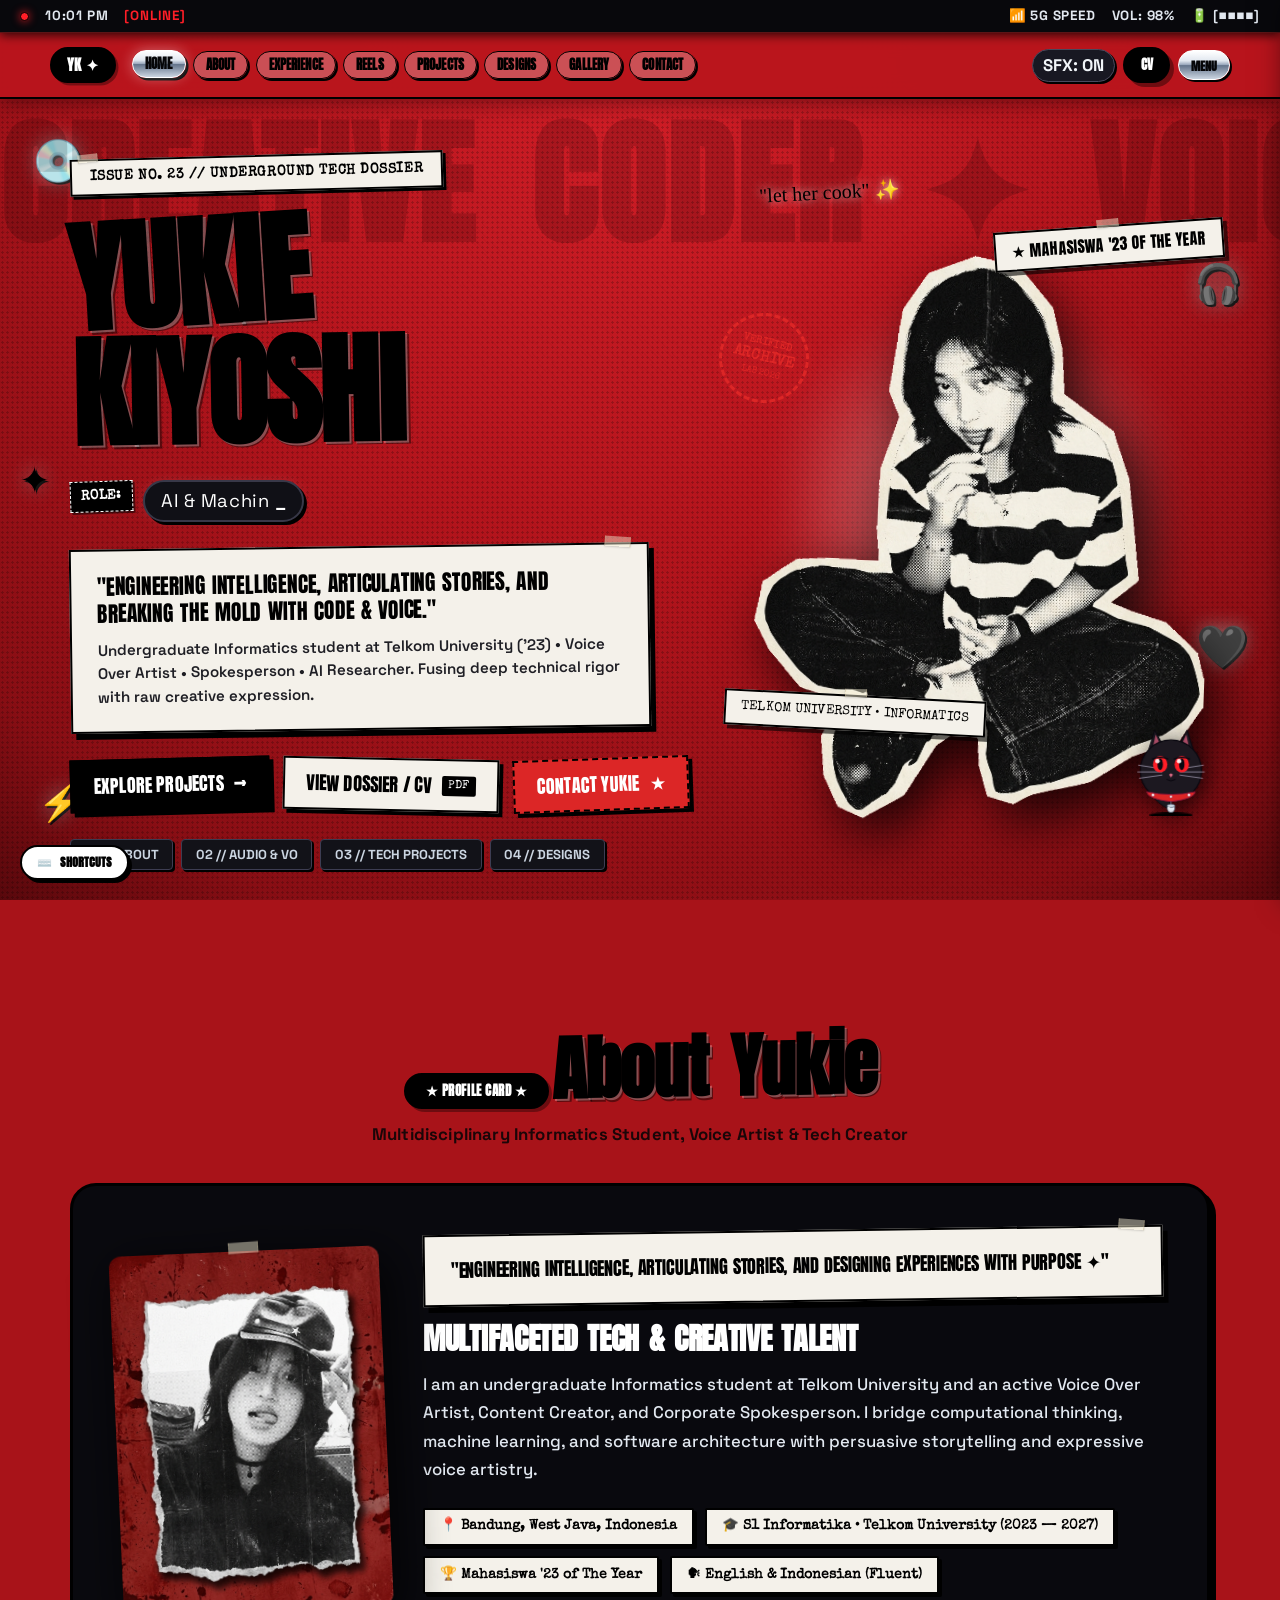
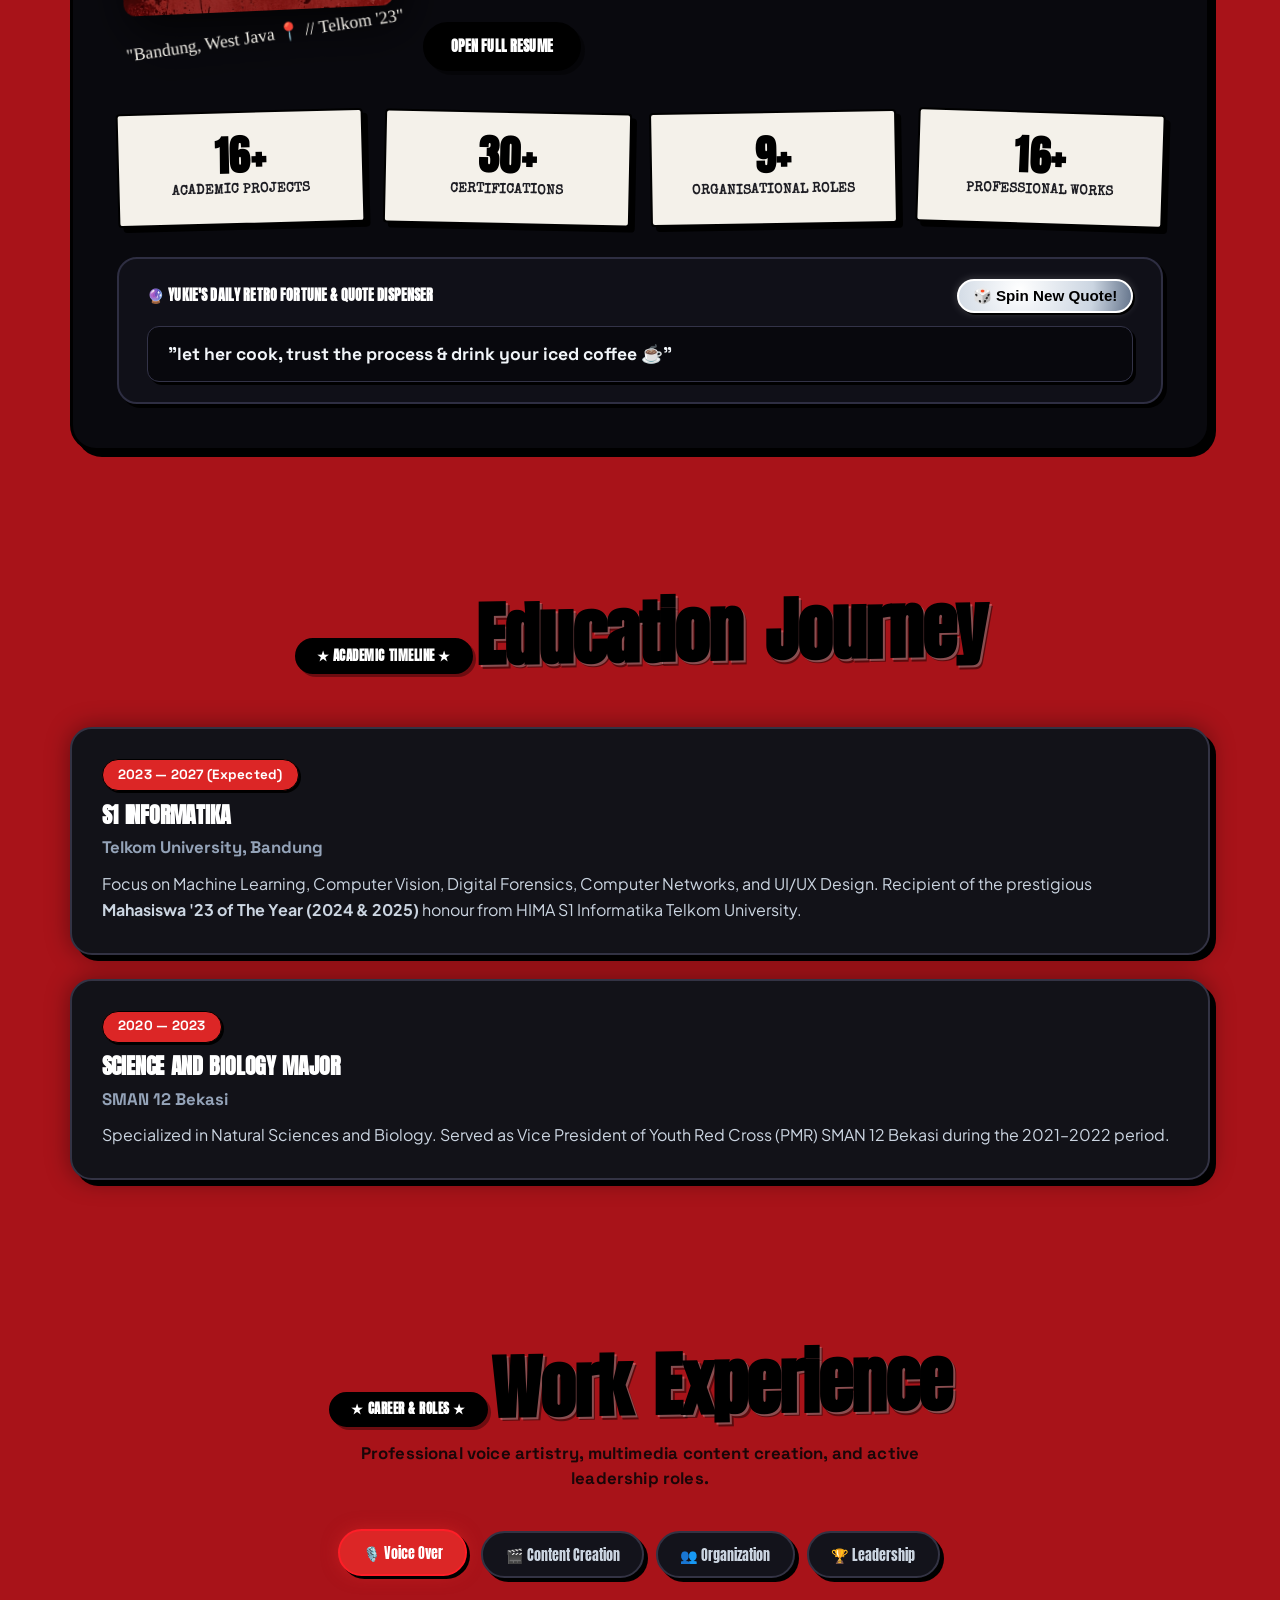
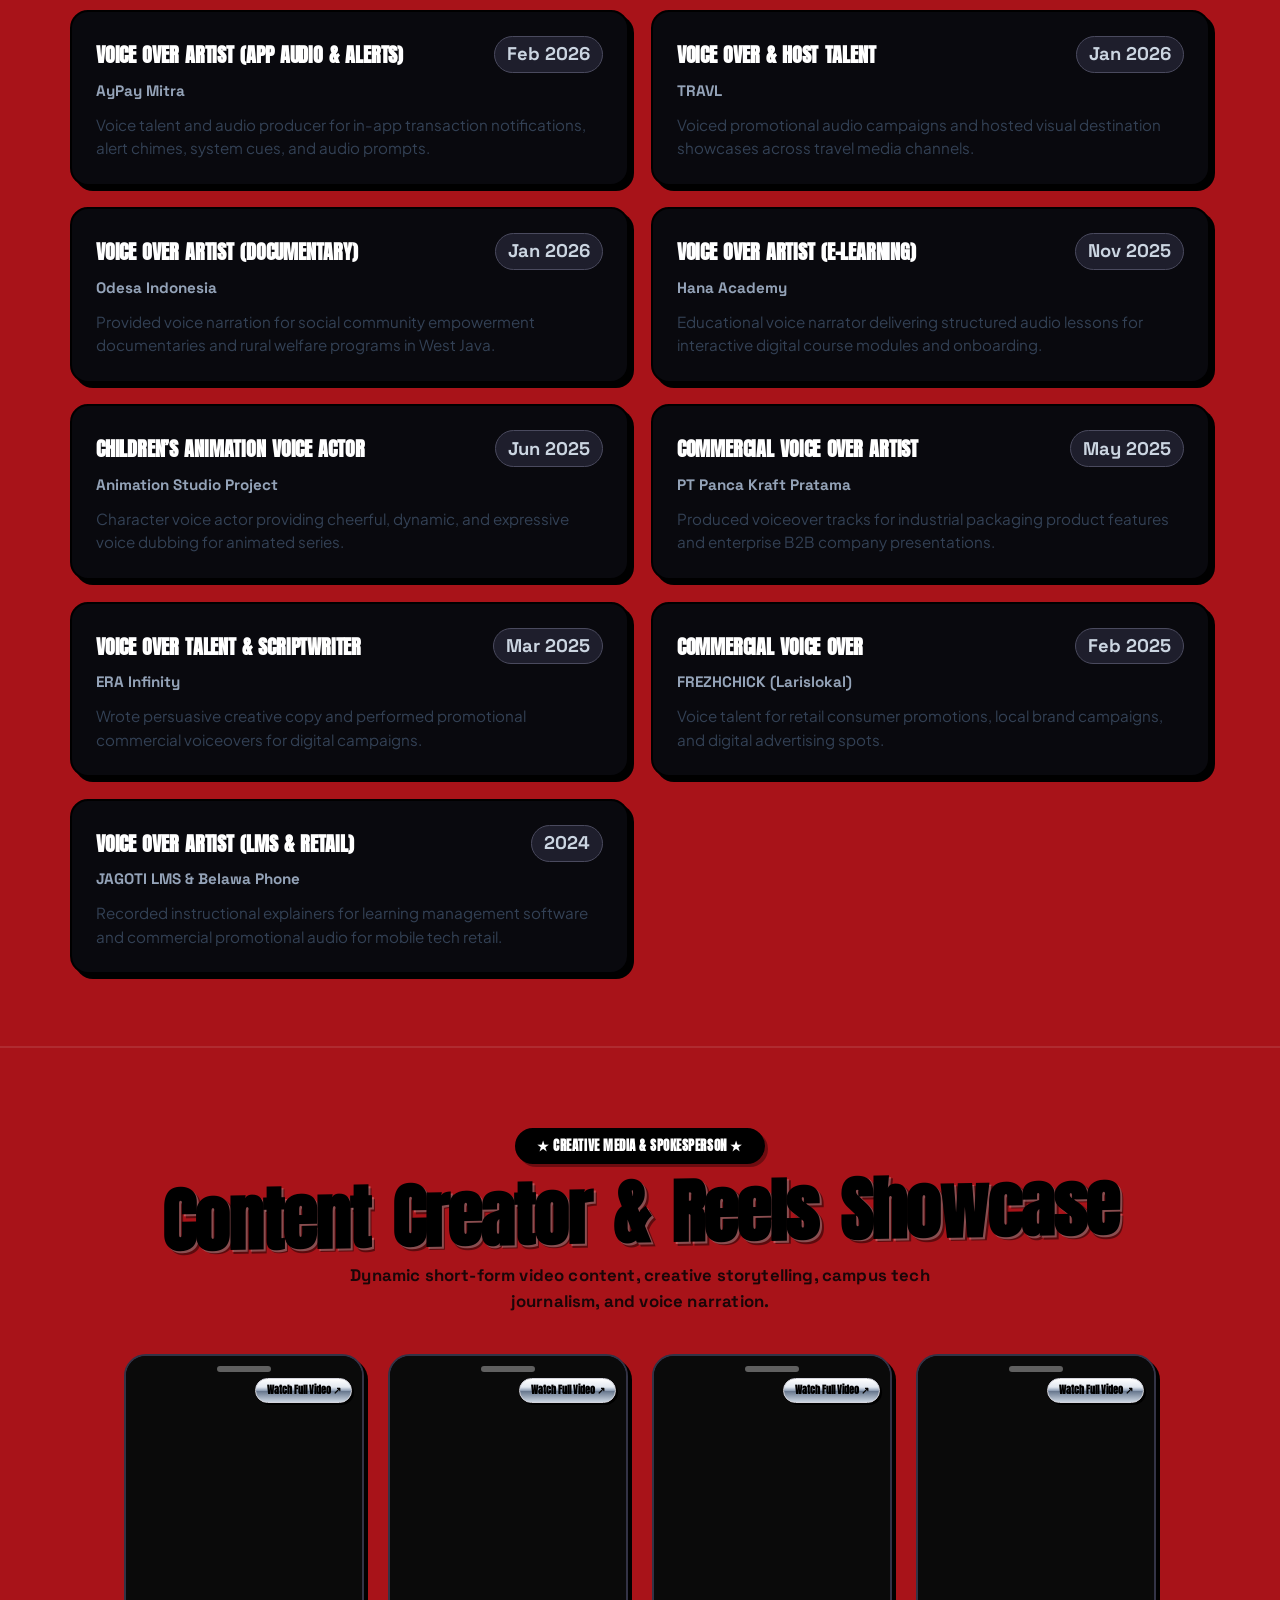
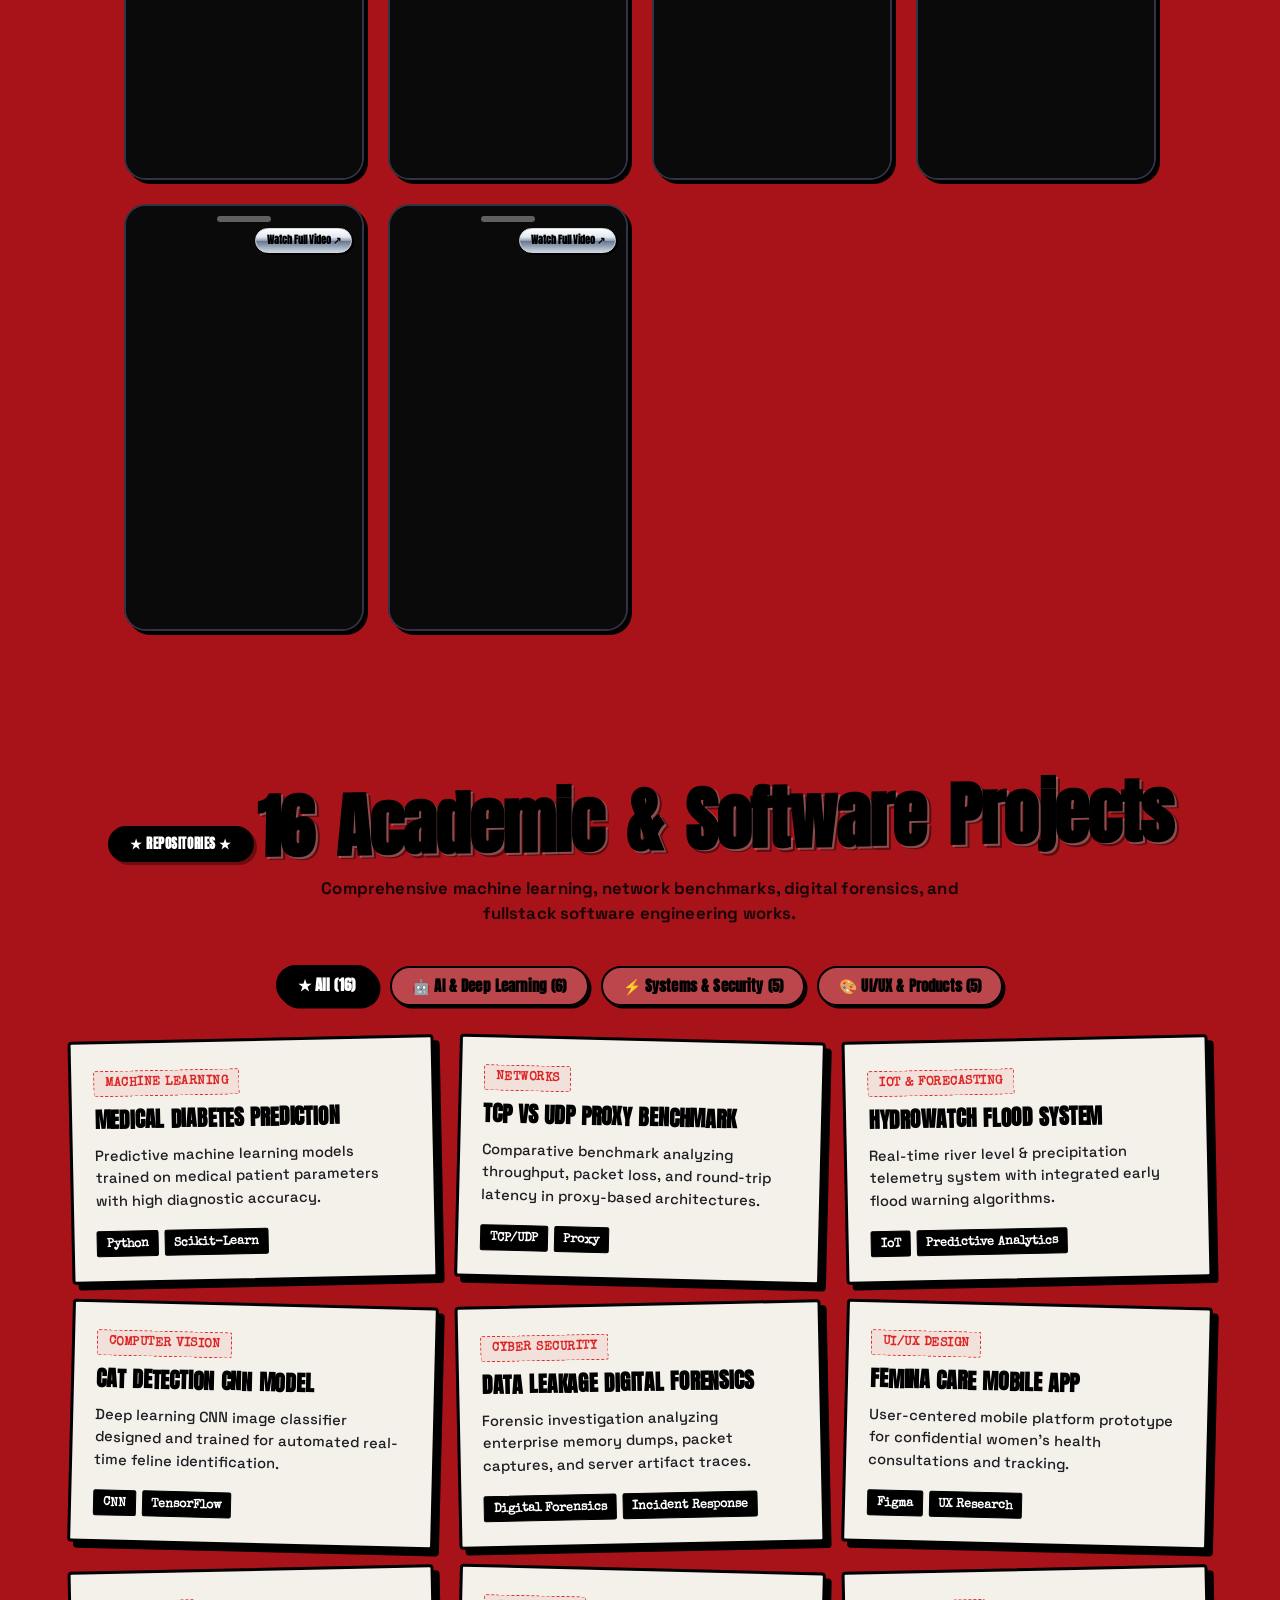
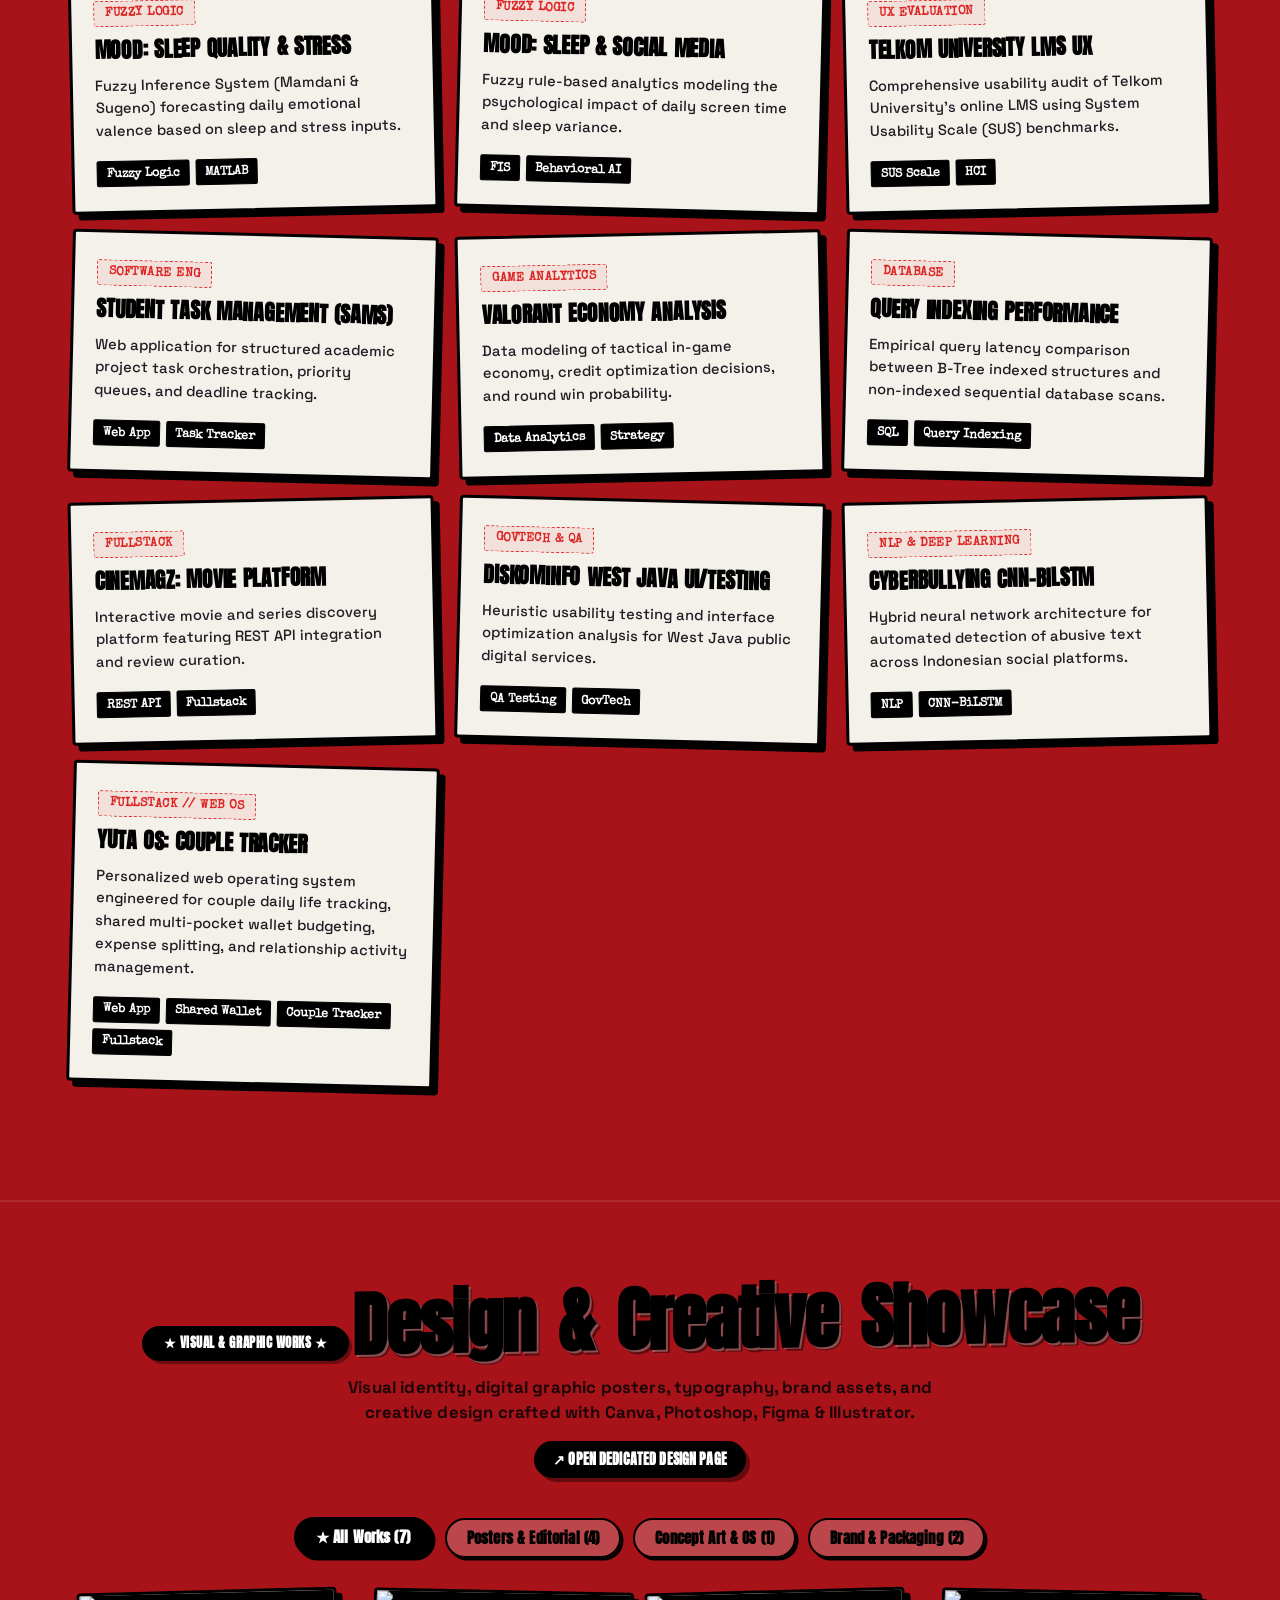
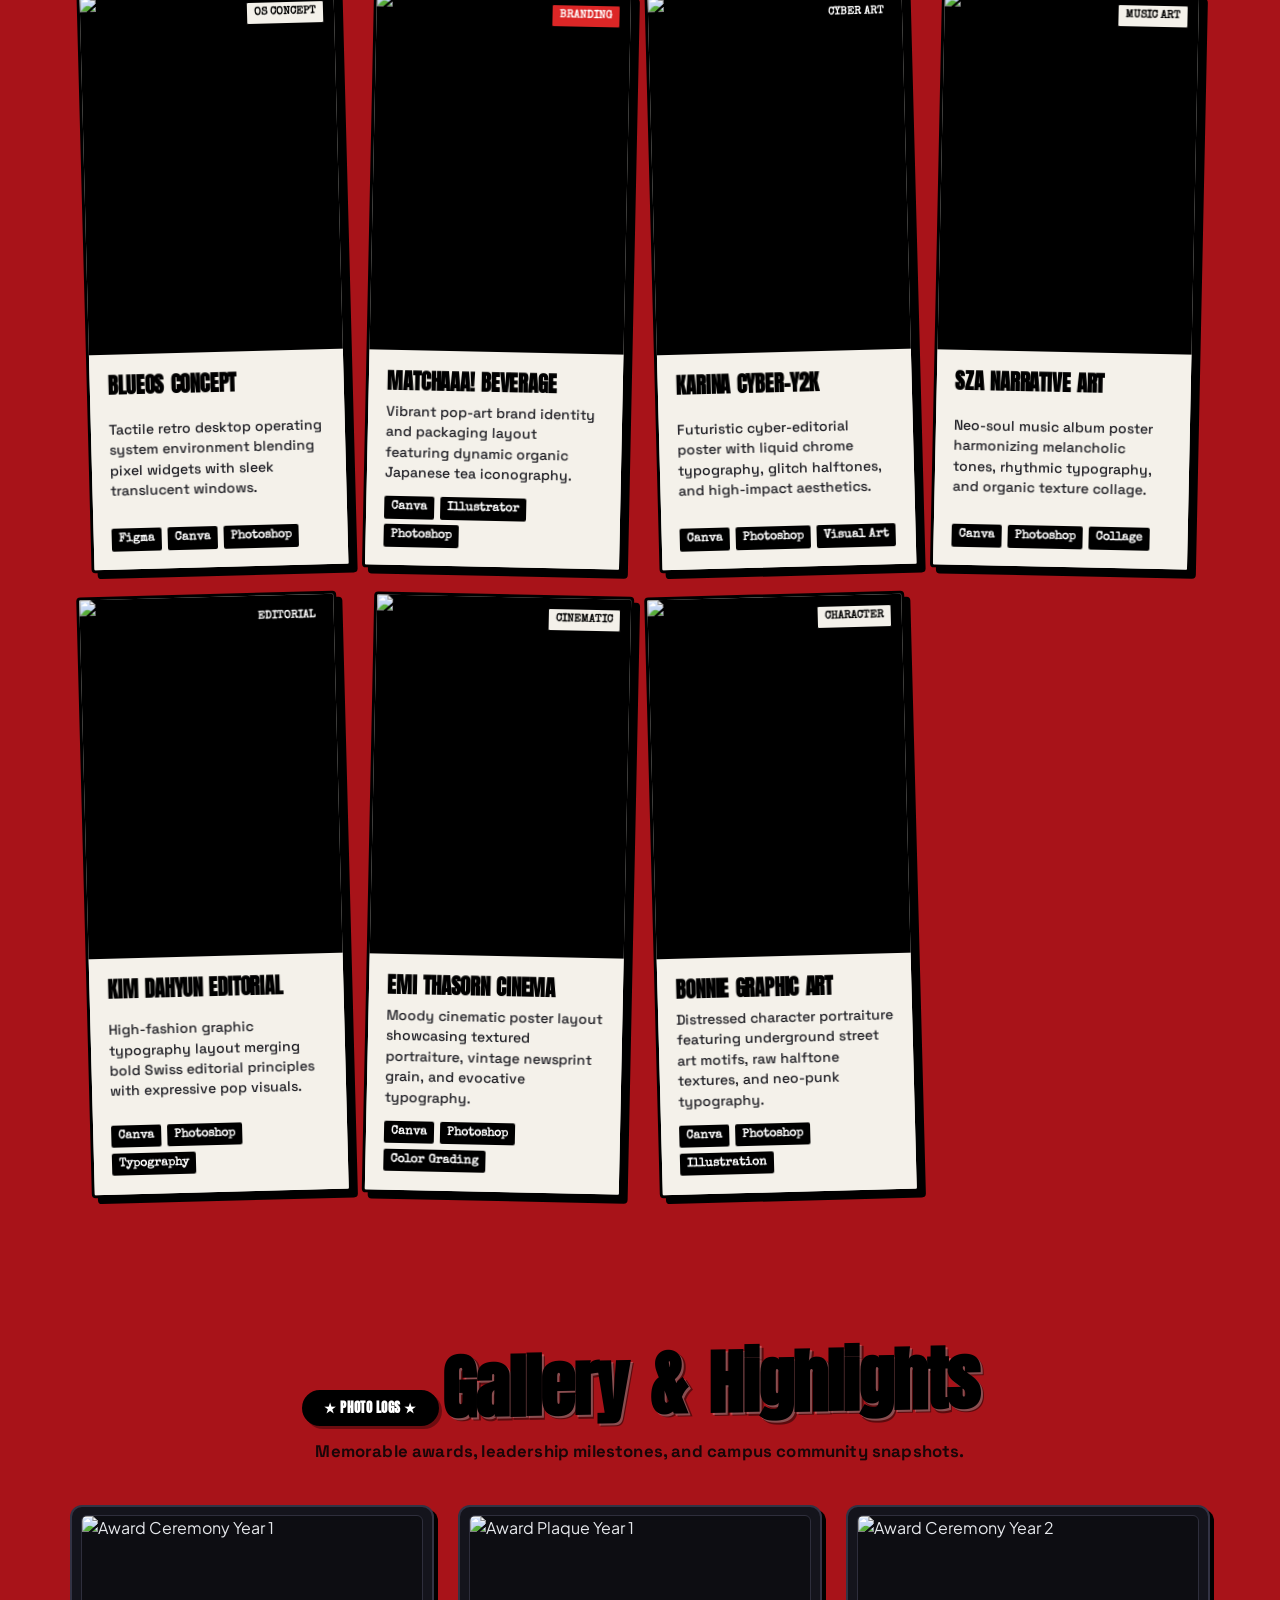
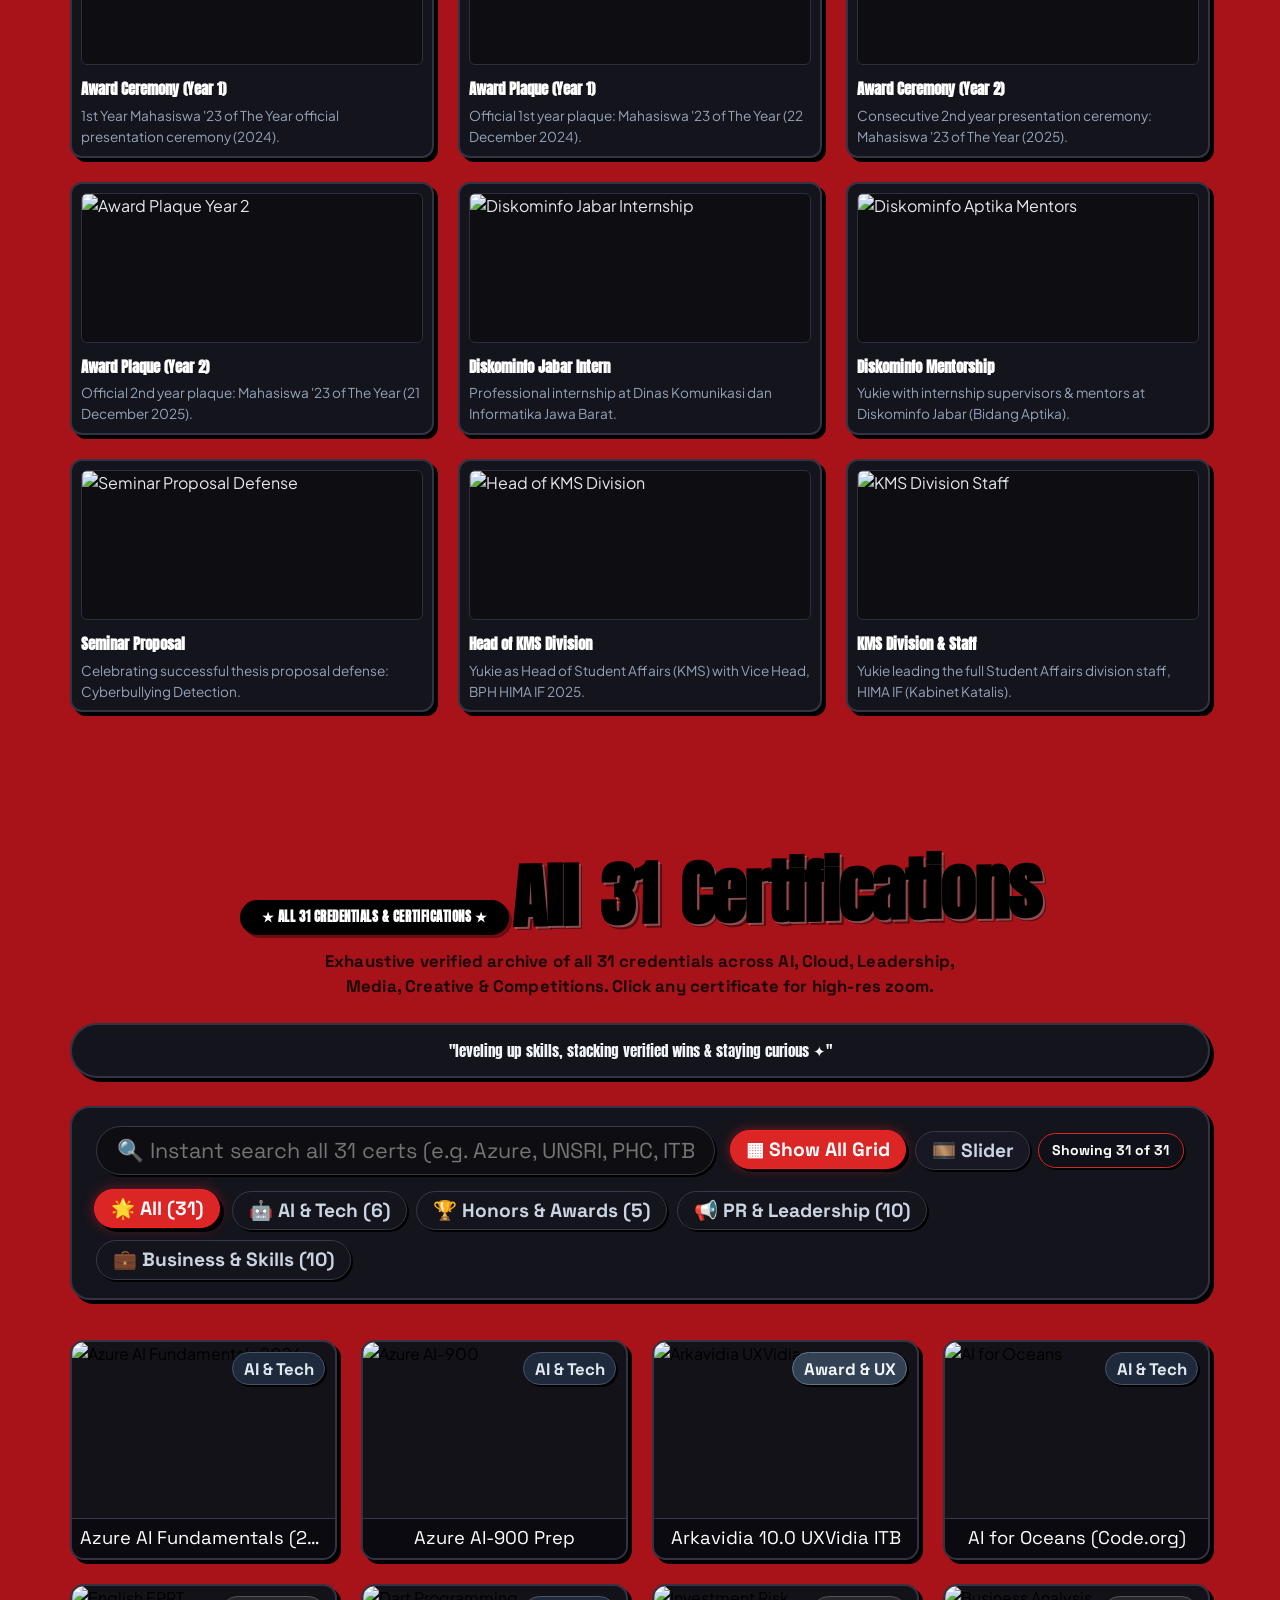
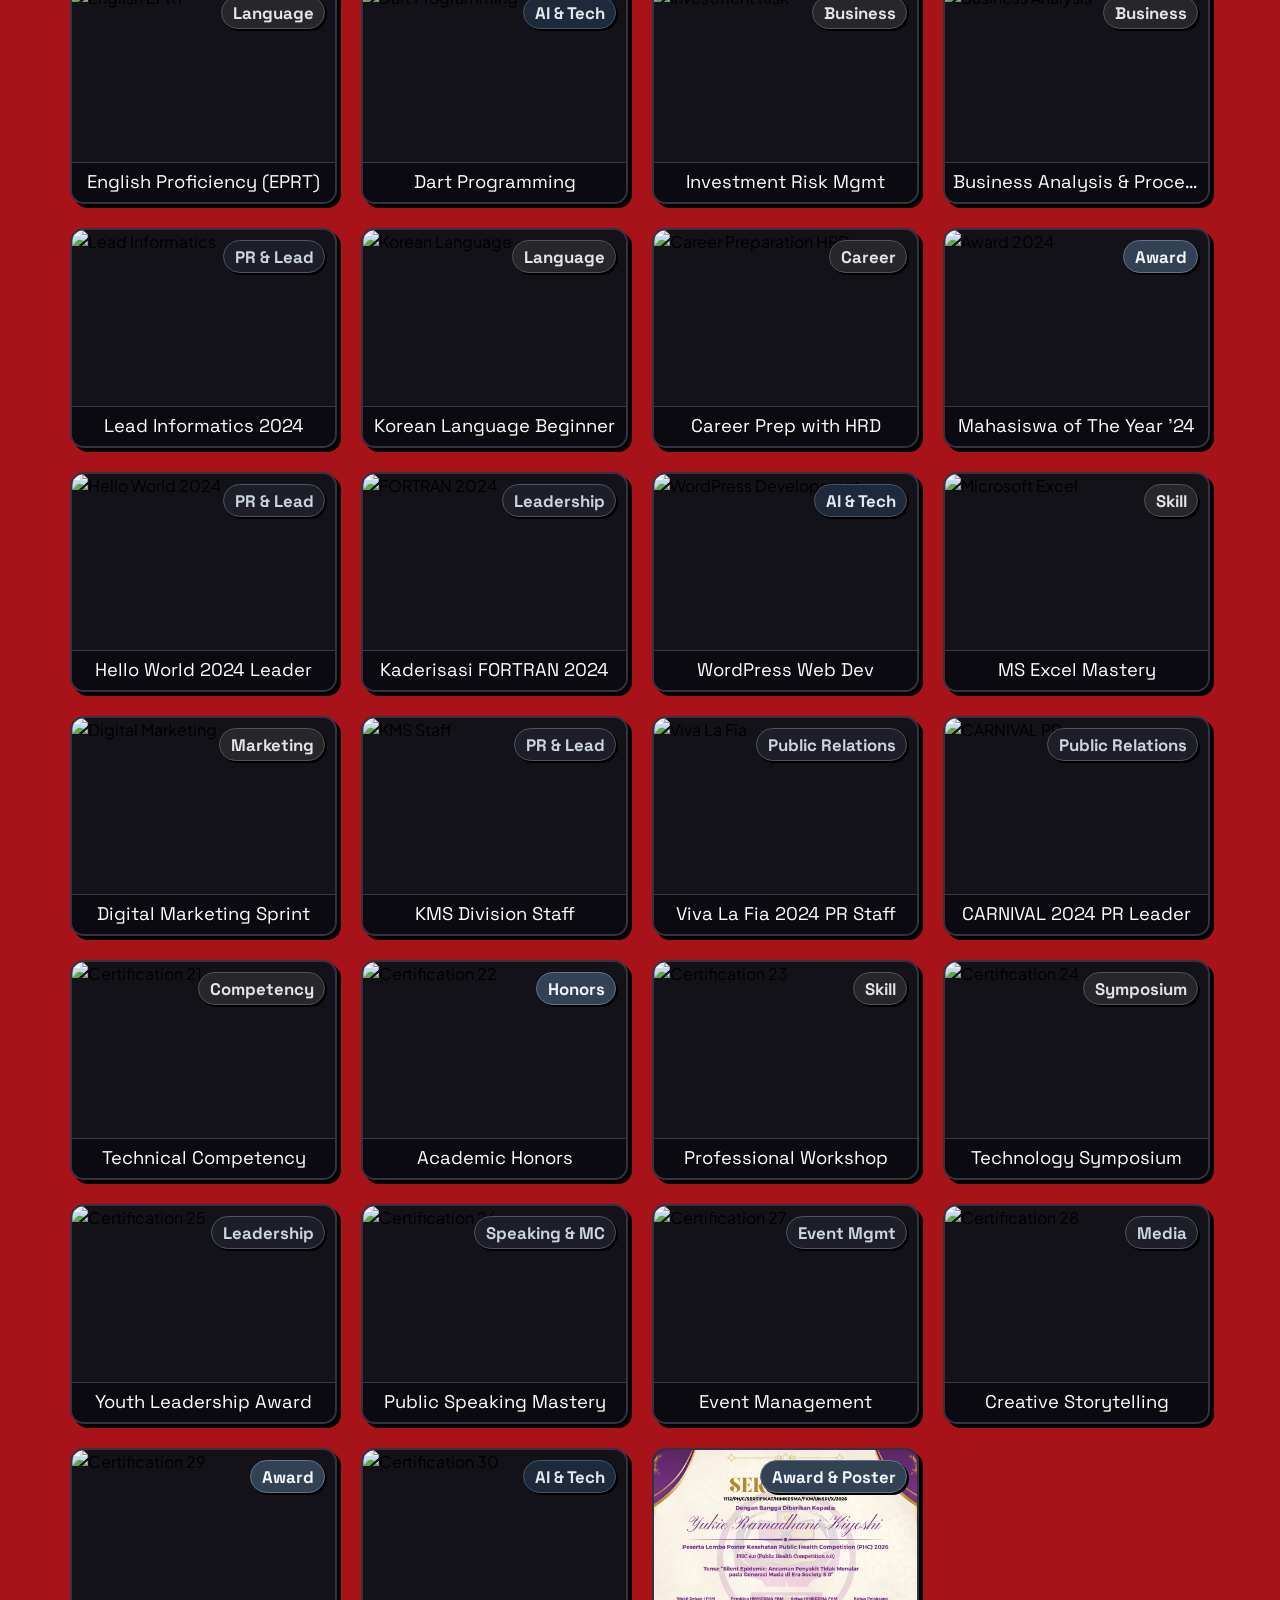
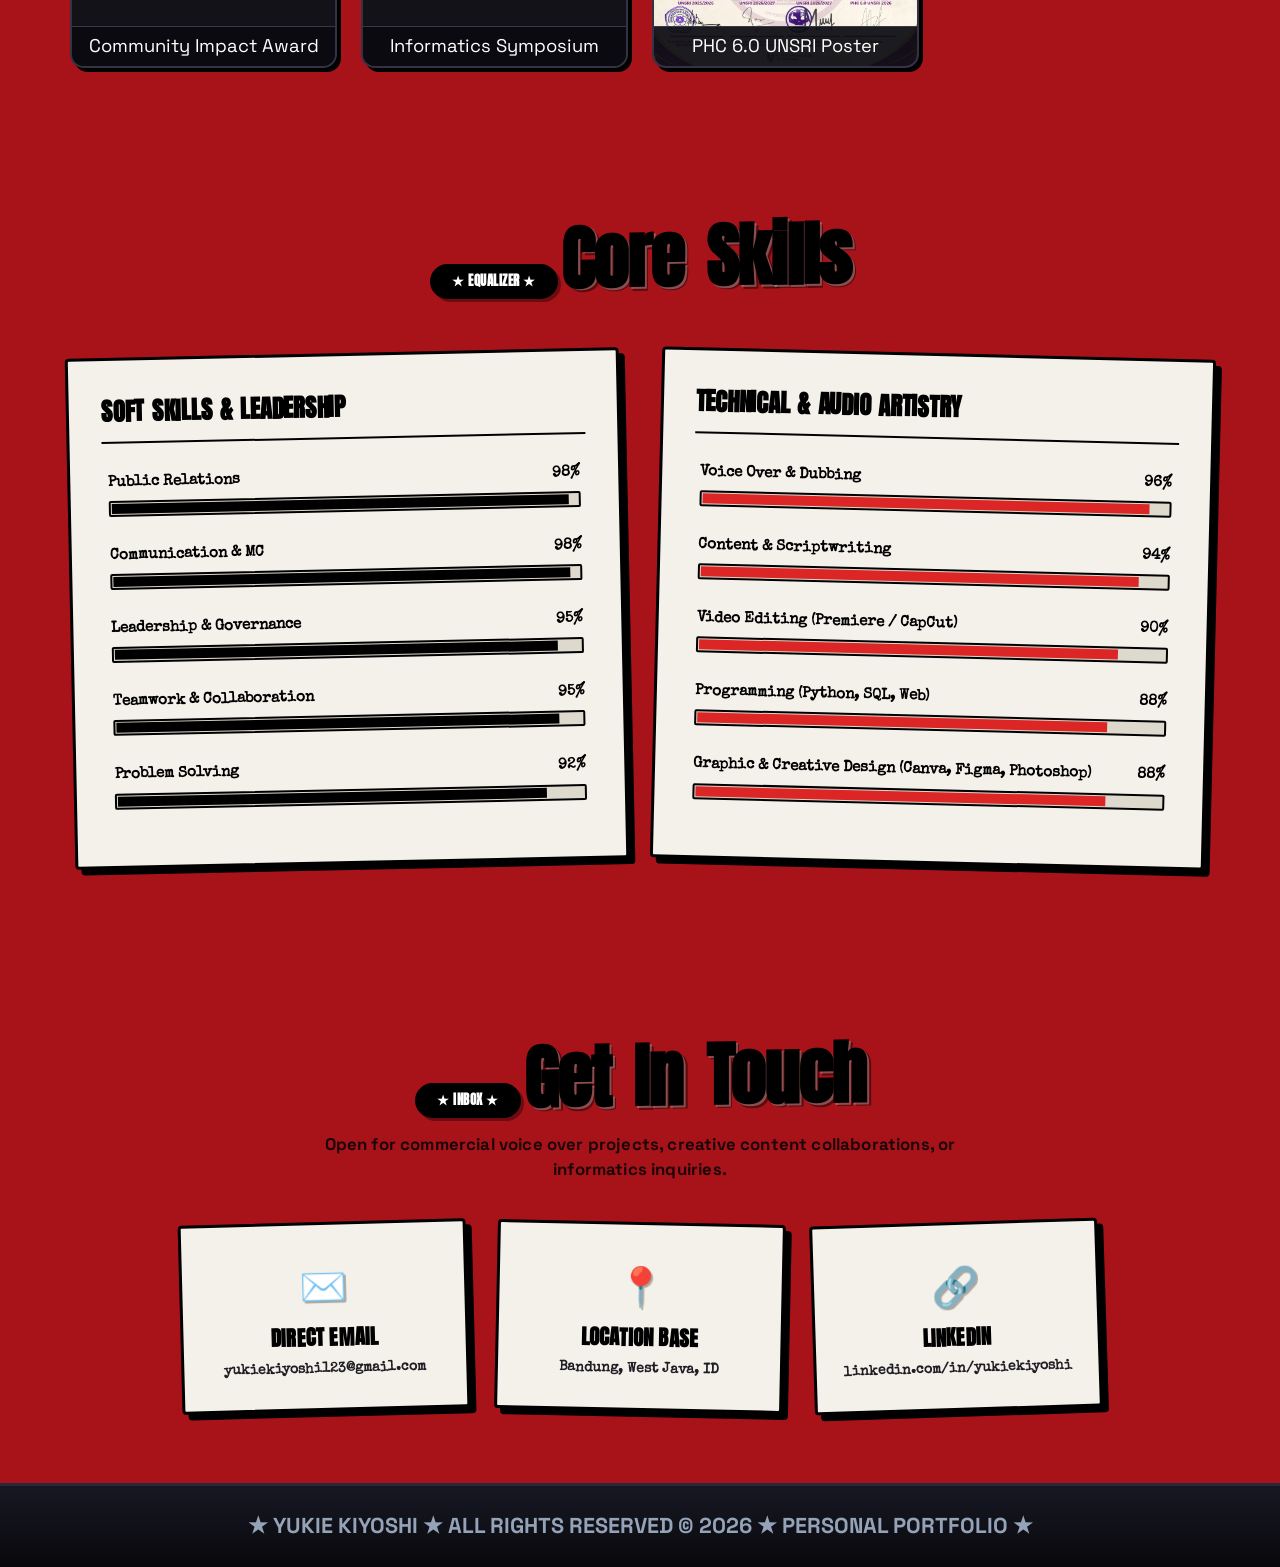
==== index.html @ 106429c8 "Reposition tag-sub and cat badge to prevent overlap, compact manifesto card below role so it never h" ====
<!DOCTYPE html>
<html lang="en">
<head>
  <meta charset="UTF-8">
  <meta name="viewport" content="width=device-width, initial-scale=1.0">
  <title>Yukie Kiyoshi ✦ Interactive Portfolio</title>
  
  <!-- SEO & OpenGraph -->
  <meta name="description" content="Personal Portfolio of Yukie Kiyoshi — Informatics Student at Telkom University, Voice Over Artist, Content Creator, and Spokesperson.">
  <meta property="og:title" content="Yukie Kiyoshi ✦ Interactive Portfolio">
  
  <!-- Cache Control for Dev -->
  <meta http-equiv="Cache-Control" content="no-cache, no-store, must-revalidate">
  <meta http-equiv="Pragma" content="no-cache">
  <meta http-equiv="Expires" content="0">

  <!-- Stylesheet -->
  <link rel="stylesheet" href="style.css?v=6.0">
  <link rel="icon" href="assets/chibi_yukie.svg" type="image/svg+xml">
</head>
<body>

  <!-- Retro Halftone Overlay & Interactive Clickable Floating Stickers -->
  <div class="halftone-bg"></div>
  <div class="sticker-layer">
    <div class="y2k-sticker" style="top: 14%; left: 2.5%; font-size: 2.6rem;" title="Click me!">💿</div>
    <div class="y2k-sticker" style="top: 28%; right: 3%; font-size: 2.4rem;" title="Click me!">🎧</div>
    <div class="y2k-sticker" style="top: 50%; left: 1.5%; font-size: 2.3rem;" title="Click me!">✦</div>
    <div class="y2k-sticker" style="top: 68%; right: 2.5%; font-size: 2.6rem;" title="Click me!">🖤</div>
    <div class="y2k-sticker" style="top: 86%; left: 3%; font-size: 2.2rem;" title="Click me!">⚡</div>
  </div>

  <!-- ==========================================================================
       TOP SYSTEM STATUS BAR
       ========================================================================== -->
  <header class="system-status-bar">
    <div class="status-left">
      <span class="blink-dot"></span>
      <span id="liveClock">07:22 AM</span>
      <span style="color:#ff1e27; font-weight:800;">[ONLINE]</span>
    </div>
    <div class="status-right">
      <span>📶 5G SPEED</span>
      <span>VOL: 98%</span>
      <span>🔋 [■■■■]</span>
    </div>
  </header>

  <!-- ==========================================================================
       NAVBAR (NO DUPLICATE YUKIE KIYOSHI TEXT IN BRAND)
       ========================================================================== -->
  <nav id="navbar">
    <div class="scroll-progress-bar" id="scrollProgressBar"></div>
    <div class="container nav-container">
      <a href="#hero" class="nav-brand" title="Home">
        <div class="nav-brand-bubble">YK ✦</div>
      </a>

      <!-- Clean Navigation Links -->
      <ul class="nav-links">
        <li><a href="#hero" class="nav-link-btn active">Home</a></li>
        <li><a href="#about" class="nav-link-btn">About</a></li>
        <li><a href="#experience" class="nav-link-btn">Experience</a></li>
        <li><a href="#content-creator" class="nav-link-btn">Reels</a></li>
        <li><a href="#projects" class="nav-link-btn">Projects</a></li>
        <li><a href="#designs" class="nav-link-btn">Designs</a></li>
        <li><a href="#gallery" class="nav-link-btn">Gallery</a></li>
        <li><a href="#contact" class="nav-link-btn">Contact</a></li>
      </ul>

      <!-- Right Actions: Sound Effect Toggle, Resume Modal & Sidebar Drawer Trigger -->
      <div class="nav-right-actions">
        <button class="sfx-toggle-btn" id="sfxToggleBtn" title="Toggle Sound Effects">
          SFX: ON
        </button>
        <a href="#resumeModal" class="jelly-btn open-resume-btn" style="padding: 0.35rem 0.95rem; font-size: 0.82rem;">
          CV
        </a>
        <button class="sidebar-toggle-btn" id="sidebarToggleBtn" aria-label="Open Navigation Sidebar" title="Quick Menu">
          MENU
        </button>
      </div>
    </div>
  </nav>

  <!-- ==========================================================================
       RETRO NAVIGATION SIDEBAR DRAWER
       ========================================================================== -->
  <div class="sidebar-backdrop" id="sidebarBackdrop"></div>
  <aside class="sidebar-drawer" id="sidebarDrawer" aria-label="Navigation Drawer">
    <div class="sidebar-header">
      <div class="sidebar-profile">
        <img src="assets/Hero-Photos/yukie_call_avatar.jpg" alt="Yukie Kiyoshi" class="sidebar-avatar">
        <div>
          <div class="sidebar-name">YUKIE KIYOSHI ✦</div>
          <div class="sidebar-tagline">AI Engineer & Creative</div>
        </div>
      </div>
      <button class="sidebar-close-btn" id="sidebarCloseBtn" aria-label="Close Sidebar">CLOSE</button>
    </div>

    <div class="sidebar-body">
      <div class="sidebar-section-label">DIRECTORY NAVIGATION</div>
      <a href="#hero" class="sidebar-link"><span>Home & Virtual Phone</span></a>
      <a href="#about" class="sidebar-link"><span>About Yukie</span></a>
      <a href="#education" class="sidebar-link"><span>Academic Education</span></a>
      <a href="#experience" class="sidebar-link"><span>Professional Experience</span></a>
      <a href="#content-creator" class="sidebar-link highlight-link" style="background: rgba(220, 38, 38, 0.15); border-left: 3px solid var(--crimson-blood);">
        <span>Content Creator & Reels</span>
        <span class="sidebar-link-badge">VIDEO</span>
      </a>
      <a href="#projects" class="sidebar-link"><span>Academic Projects</span></a>
      <a href="#designs" class="sidebar-link highlight-link">
        <span>Visual & Graphic Designs</span>
        <span class="sidebar-link-badge">NEW</span>
      </a>
      <a href="designs.html" class="sidebar-link" style="border-left: 4px solid var(--crimson-blood);">
        <span>Dedicated Design Page</span>
        <span class="sidebar-link-badge">PAGE</span>
      </a>
      <a href="#gallery" class="sidebar-link"><span>Photo Logs & Milestones</span></a>
      <a href="#certificates" class="sidebar-link"><span>Certifications (33)</span></a>
      <a href="#skills" class="sidebar-link"><span>Technical Skills</span></a>
      <a href="#contact" class="sidebar-link"><span>Get in Touch</span></a>
    </div>

    <div class="sidebar-footer">
      <div class="sidebar-footer-row">
        <span style="font-family:var(--font-pixel); font-size:0.75rem; color:#94a3b8;">SYSTEM STATUS:</span>
        <span style="font-family:var(--font-pixel); font-size:0.75rem; color:#ff1e27;">ONLINE ●</span>
      </div>
      <div class="sidebar-footer-row">
        <a href="#resumeModal" class="jelly-btn open-resume-btn" style="flex:1; text-align:center; padding:0.35rem; font-size:0.8rem;">
          View Full Resume
        </a>
      </div>
    </div>
  </aside>

  <!-- ==========================================================================
       HERO SECTION — UNDERGROUND PUNK ZINE & DIY COLLAGE
       ========================================================================== -->
  <section id="hero" class="punk-hero-section">
    <!-- Oversized Background Marquee Typography (Intentionally cropped extending past viewport) -->
    <div class="punk-bg-marquee" aria-hidden="true">
      <div class="marquee-track">
        <span>CREATIVE CODER ✦ VOICE OVER ARTIST ✦ TECH EXPLORER ✦ DIGITAL STORYTELLER ✦ ALWAYS COOKING ✦ UI/UX & AI ✦ </span>
        <span>CREATIVE CODER ✦ VOICE OVER ARTIST ✦ TECH EXPLORER ✦ DIGITAL STORYTELLER ✦ ALWAYS COOKING ✦ UI/UX & AI ✦ </span>
      </div>
    </div>

    <div class="container punk-hero-container">
      <div class="punk-hero-editorial-grid">
        
        <!-- LEFT COLUMN: Oversized Punk Headlines & Personal Statement Manifesto -->
        <div class="punk-hero-text-col">
          <div class="punk-hero-headline-block">
            <!-- Tilted Paper Label / Masthead -->
            <div class="punk-taped-label">
              <span class="tape-strip top-left"></span>
              ISSUE NO. 23 // UNDERGROUND TECH DOSSIER
            </div>

            <!-- Oversized Heavy Condensed Name -->
            <div class="punk-hero-name-wrap">
              <h1 class="punk-hero-giant-name">
                <span class="name-row row-top">YUKIE</span>
                <span class="name-row row-bot">KIYOSHI</span>
              </h1>
            </div>

            <!-- Dynamic Role Stamp & Typewriter Bar -->
            <div class="punk-role-stamp-bar">
              <div class="punk-rubber-stamp-mini">ROLE:</div>
              <div class="hero-typewriter-tag" id="typewriterTag" title="Click to cycle next role!">
                <span class="typewriter-text" id="typewriterText">AI & Machine Learning Engineer</span>
                <span class="typewriter-cursor">_</span>
              </div>
            </div>
          </div>

          <!-- Bold Personal Statement / Manifesto Paper Clipping -->
          <div class="punk-manifesto-card">
            <span class="tape-strip top-right"></span>
            <div class="manifesto-lead">"ENGINEERING INTELLIGENCE, ARTICULATING STORIES, AND BREAKING THE MOLD WITH CODE & VOICE."</div>
            <p class="manifesto-body">
              Undergraduate Informatics student at Telkom University ('23) • Voice Over Artist • Spokesperson • AI Researcher. Fusing deep technical rigor with raw creative expression.
            </p>
          </div>

          <!-- Asymmetrical Tilted Action Buttons (Ticket Stubs & Tape Badges) -->
          <div class="punk-hero-actions">
            <a href="#projects" class="punk-action-ticket ticket-black">
              <span>EXPLORE PROJECTS</span>
              <span class="ticket-arrow">→</span>
            </a>
            <a href="#resumeModal" class="punk-action-ticket ticket-white open-resume-btn">
              <span>VIEW DOSSIER / CV</span>
              <span class="ticket-badge">PDF</span>
            </a>
            <a href="#contact" class="punk-action-ticket ticket-stamp">
              <span>CONTACT YUKIE</span>
              <span class="ticket-icon">★</span>
            </a>
          </div>

          <!-- Quick Navigation Shortcuts -->
          <div class="punk-quick-pills">
            <button class="punk-pill-btn" onclick="document.getElementById('about').scrollIntoView({behavior:'smooth'})">01 // ABOUT</button>
            <button class="punk-pill-btn" onclick="document.getElementById('experience').scrollIntoView({behavior:'smooth'})">02 // AUDIO & VO</button>
            <button class="punk-pill-btn" onclick="document.getElementById('projects').scrollIntoView({behavior:'smooth'})">03 // TECH PROJECTS</button>
            <button class="punk-pill-btn" onclick="document.getElementById('designs').scrollIntoView({behavior:'smooth'})">04 // DESIGNS</button>
          </div>
        </div>

        <!-- RIGHT COLUMN: Striking B&W Photocopy Cutout Portrait Stage with Overlapping Collage Elements -->
        <div class="punk-hero-stage-col">
          <div class="punk-cutout-collage-wrap">
            
            <!-- White Spray Stencil Halo Behind Cutout -->
            <div class="punk-spray-halo"></div>

            <!-- The Authentic Hand-Cut Photocopy Portrait of Yukie -->
            <div class="punk-cutout-photo-frame" id="heroCutoutFrame">
              <img src="assets/Hero-Photos/yukie_striped_punk_cutout_transparent.png" 
                   alt="Yukie Kiyoshi Punk Zine Halftone Cutout Portrait" 
                   class="punk-cutout-img">
            </div>

            <!-- Overlapping Tilted Paper Labels Pasted on the Collage -->
            <div class="punk-paper-tag tag-award">
              <span class="tape-strip top-center"></span>
              ★ MAHASISWA '23 OF THE YEAR
            </div>

            <div class="punk-paper-tag tag-sub">
              <span class="tape-strip top-center"></span>
              TELKOM UNIVERSITY • INFORMATICS
            </div>

            <!-- Handwritten Annotation Scribble (Taped at top edge, clear of all text) -->
            <div class="punk-handwritten-scribble" style="top: -24px; left: 15px; transform: rotate(-3deg);">
              "let her cook" ✨
            </div>

            <!-- Distressed Rubber Stamp -->
            <div class="punk-rubber-stamp-seal" style="top: 18%; left: -25px;">
              <span>VERIFIED</span>
              <strong>ARCHIVE</strong>
              <small>LAB 2026</small>
            </div>

            <!-- Interactive Cat Chibi Mascot (Click to meow & change face expressions!) -->
            <div class="punk-chibi-badge" id="chibiAvatarWrapper" title="Click to interact! 🐾">
              <svg xmlns="http://www.w3.org/2000/svg" viewBox="0 0 200 210" width="100%" height="100%" class="punk-chibi-sticker-img" id="catChibiSvg">
                <defs>
                  <style>
                    #catG { animation: catBob 3.2s ease-in-out infinite; will-change: transform; }
                    #catSh { animation: catSh 3.2s ease-in-out infinite; transform-origin: 100px 207px; will-change: transform, opacity; }
                    @keyframes catBob { 0%,100%{transform:translateY(0)} 50%{transform:translateY(-7px)} }
                    @keyframes catSh  { 0%,100%{transform:scaleX(1);opacity:.16} 50%{transform:scaleX(.74);opacity:.08} }
                  </style>
                </defs>
                <ellipse id="catSh" cx="100" cy="207" rx="48" ry="6" fill="#000"/>
                <g id="catG">
                  <!-- Tail -->
                  <path d="M 96 194 Q 68 180 56 160 Q 48 144 61 134 Q 73 126 78 143 Q 82 155 91 163 Q 98 175 100 191 Z" fill="#1c1820" stroke="#0a0810" stroke-width="1.8"/>
                  <ellipse cx="60" cy="135" rx="9" ry="6.5" fill="#e4daf0" transform="rotate(-28 60 135)"/>
                  <!-- Ears -->
                  <polygon points="46,76 64,18 92,70" fill="#1c1820" stroke="#0a0810" stroke-width="2.2"/>
                  <polygon points="57,69 66,28 84,67" fill="#e06080" opacity="0.72"/>
                  <polygon points="154,76 136,18 108,70" fill="#1c1820" stroke="#0a0810" stroke-width="2.2"/>
                  <polygon points="143,69 134,28 116,67" fill="#e06080" opacity="0.72"/>
                  <!-- Head -->
                  <circle cx="100" cy="108" r="68" fill="#1c1820" stroke="#0a0810" stroke-width="2.5"/>
                  <!-- Nose -->
                  <path d="M 96 117 L 100 123 L 104 117 Q 100 112 96 117 Z" fill="#e0708a" stroke="#b05068" stroke-width="0.8"/>
                  <!-- Whiskers -->
                  <line x1="80" y1="104" x2="28" y2="96" stroke="#cac4de" stroke-width="1.6" stroke-linecap="round" opacity="0.82"/>
                  <line x1="80" y1="111" x2="26" y2="111" stroke="#cac4de" stroke-width="1.6" stroke-linecap="round" opacity="0.82"/>
                  <line x1="80" y1="118" x2="30" y2="125" stroke="#cac4de" stroke-width="1.6" stroke-linecap="round" opacity="0.82"/>
                  <line x1="120" y1="104" x2="172" y2="96" stroke="#cac4de" stroke-width="1.6" stroke-linecap="round" opacity="0.82"/>
                  <line x1="120" y1="111" x2="174" y2="111" stroke="#cac4de" stroke-width="1.6" stroke-linecap="round" opacity="0.82"/>
                  <line x1="120" y1="118" x2="170" y2="125" stroke="#cac4de" stroke-width="1.6" stroke-linecap="round" opacity="0.82"/>

                  <!-- FACE 1: NORMAL EYES -->
                  <g id="catFaceNormal" class="cat-face-group">
                    <ellipse cx="76" cy="94" rx="16" ry="18" fill="#ff1e27"/>
                    <ellipse cx="76" cy="94" rx="6" ry="13" fill="#0a0810"/>
                    <circle cx="70" cy="87" r="5" fill="#fff" opacity="0.9"/>
                    <ellipse cx="124" cy="94" rx="16" ry="18" fill="#ff1e27"/>
                    <ellipse cx="124" cy="94" rx="6" ry="13" fill="#0a0810"/>
                    <circle cx="118" cy="87" r="5" fill="#fff" opacity="0.9"/>
                    <path d="M 59 82 Q 76 76 93 82" fill="none" stroke="#0a0810" stroke-width="2.8" stroke-linecap="round"/>
                    <path d="M 107 82 Q 124 76 141 82" fill="none" stroke="#0a0810" stroke-width="2.8" stroke-linecap="round"/>
                    <path d="M 91 128 Q 100 134 109 128" fill="none" stroke="#0a0810" stroke-width="2.2" stroke-linecap="round"/>
                  </g>

                  <!-- FACE 2: HAPPY SQUINT (^w^) -->
                  <g id="catFaceHappy" class="cat-face-group" style="display: none;">
                    <path d="M 60 96 Q 76 80 92 96" fill="none" stroke="#ff1e27" stroke-width="4.5" stroke-linecap="round"/>
                    <path d="M 108 96 Q 124 80 140 96" fill="none" stroke="#ff1e27" stroke-width="4.5" stroke-linecap="round"/>
                    <ellipse cx="58" cy="112" rx="11" ry="6.5" fill="#ff4d6d" opacity="0.75"/>
                    <ellipse cx="142" cy="112" rx="11" ry="6.5" fill="#ff4d6d" opacity="0.75"/>
                    <path d="M 88 127 Q 94 135 100 128 Q 106 135 112 127" fill="none" stroke="#0a0810" stroke-width="2.6" stroke-linecap="round"/>
                    <path d="M 94 130 Q 100 141 106 130 Z" fill="#ff4d6d" stroke="#0a0810" stroke-width="1.2"/>
                  </g>

                  <!-- FACE 3: WINK (;3) -->
                  <g id="catFaceWink" class="cat-face-group" style="display: none;">
                    <path d="M 60 95 Q 76 103 92 95" fill="none" stroke="#ff1e27" stroke-width="4.5" stroke-linecap="round"/>
                    <ellipse cx="124" cy="94" rx="16" ry="18" fill="#ff1e27"/>
                    <polygon points="124,84 127,91 134,94 127,97 124,104 121,97 114,94 121,91" fill="#ffffff"/>
                    <circle cx="124" cy="94" r="2.5" fill="#ff1e27"/>
                    <ellipse cx="142" cy="112" rx="11" ry="6.5" fill="#ff4d6d" opacity="0.7"/>
                    <path d="M 89 127 Q 95 136 101 129 Q 107 136 113 126" fill="none" stroke="#0a0810" stroke-width="2.6" stroke-linecap="round"/>
                    <ellipse cx="106" cy="134" rx="3.5" ry="4.5" fill="#ff6b8b"/>
                  </g>

                  <!-- FACE 4: HEART EYES (♥.♥) -->
                  <g id="catFaceLove" class="cat-face-group" style="display: none;">
                    <path d="M 76 98 C 76 88, 62 84, 62 96 C 62 106, 76 114, 76 116 C 76 116, 90 106, 90 96 C 90 84, 76 88, 76 98 Z" fill="#ff0055"/>
                    <circle cx="71" cy="93" r="3" fill="#fff" opacity="0.9"/>
                    <path d="M 124 98 C 124 88, 110 84, 110 96 C 110 106, 124 114, 124 116 C 124 116, 138 106, 138 96 C 138 84, 124 88, 124 98 Z" fill="#ff0055"/>
                    <circle cx="119" cy="93" r="3" fill="#fff" opacity="0.9"/>
                    <ellipse cx="58" cy="113" rx="12" ry="7" fill="#ff2a6d" opacity="0.75"/>
                    <ellipse cx="142" cy="113" rx="12" ry="7" fill="#ff2a6d" opacity="0.75"/>
                    <path d="M 88 128 Q 94 136 100 129 Q 106 136 112 128" fill="none" stroke="#0a0810" stroke-width="2.6" stroke-linecap="round"/>
                  </g>

                  <!-- FACE 5: SURPRISED (O.O) -->
                  <g id="catFaceSurprised" class="cat-face-group" style="display: none;">
                    <circle cx="76" cy="94" r="18" fill="#ff1e27"/>
                    <circle cx="76" cy="94" r="13" fill="#0a0810"/>
                    <circle cx="70" cy="87" r="6" fill="#fff"/>
                    <circle cx="124" cy="94" r="18" fill="#ff1e27"/>
                    <circle cx="124" cy="94" r="13" fill="#0a0810"/>
                    <circle cx="118" cy="87" r="6" fill="#fff"/>
                    <ellipse cx="100" cy="133" rx="5.5" ry="7" fill="#ff4d6d" stroke="#0a0810" stroke-width="2"/>
                  </g>

                  <!-- Collar (Crimson Red + Chrome Studs) -->
                  <path d="M 46 155 Q 100 167 154 155 Q 152 171 100 177 Q 48 171 46 155 Z" fill="#dc2626" stroke="#881337" stroke-width="2"/>
                  <circle cx="60" cy="162" r="3.5" fill="#ffffff" stroke="#881337" stroke-width="1"/>
                  <circle cx="100" cy="166" r="3" fill="#ffffff" stroke="#881337" stroke-width="1"/>
                  <circle cx="140" cy="162" r="3.5" fill="#ffffff" stroke="#881337" stroke-width="1"/>

                  <!-- Bell (Liquid Chrome Silver) -->
                  <line x1="100" y1="177" x2="100" y2="186" stroke="#64748b" stroke-width="2" stroke-linecap="round"/>
                  <path d="M 92 186 Q 90 194 94 199 Q 100 203 106 199 Q 110 194 108 186 Z" fill="#e2e8f0" stroke="#475569" stroke-width="1.5"/>
                  <ellipse cx="100" cy="186" rx="8.5" ry="3.8" fill="#cbd5e1" stroke="#475569" stroke-width="1.4"/>
                  <circle cx="95.5" cy="190" r="2" fill="#fff" opacity="0.8"/>
                </g>
              </svg>
            </div>

          </div>
        </div>

      </div>
    </div>
  </section>

  <!-- ==========================================================================
       ABOUT SECTION
       ========================================================================== -->
  <section id="about">
    <div class="container">
      <div style="text-align: center; margin-bottom: 2.25rem;">
        <div class="section-badge-pill">★ PROFILE CARD ★</div>
        <h2 class="section-title">About Yukie</h2>
        <p class="section-subtitle">Multidisciplinary Informatics Student, Voice Artist & Tech Creator</p>
      </div>

      <div class="about-panel">

        <div class="about-row">
          <div class="about-photo-card">
            <span class="tape-strip top-center"></span>
            <img src="assets/Hero-Photos/yukie_about_cap_torn.jpg" alt="Yukie Kiyoshi Vintage Punk Zine Collage" class="about-vintage-torn-img">
            <div class="punk-handwritten-scribble" style="position: static; margin-top: 0.75rem; text-align: center; font-size: 1.1rem; color: #f4f1ea; text-shadow: none;">
              "Bandung, West Java 📍 // Telkom '23"
            </div>
          </div>

          <div class="about-details-content">
            <div class="punk-manifesto-card" style="margin-bottom: 1.25rem; max-width: 100%;">
              <span class="tape-strip top-right"></span>
              <div class="manifesto-lead" style="font-size: 1.15rem; margin-bottom: 0;">
                "Engineering intelligence, articulating stories, and designing experiences with purpose ✦"
              </div>
            </div>

            <h3>Multifaceted Tech & Creative Talent</h3>
            <p class="about-desc-text">
              I am an undergraduate Informatics student at Telkom University and an active Voice Over Artist, Content Creator, and Corporate Spokesperson. I bridge computational thinking, machine learning, and software architecture with persuasive storytelling and expressive voice artistry.
            </p>

            <div class="about-info-tags">
              <div class="info-pill">📍 Bandung, West Java, Indonesia</div>
              <div class="info-pill">🎓 S1 Informatika • Telkom University (2023 — 2027)</div>
              <div class="info-pill">🏆 Mahasiswa '23 of The Year</div>
              <div class="info-pill">🗣 English & Indonesian (Fluent)</div>
            </div>

            <div class="about-cta-btns" style="display: flex; gap: 1rem; flex-wrap: wrap;">
              <a href="#resumeModal" class="jelly-btn open-resume-btn">Open Full Resume</a>
            </div>
          </div>
        </div>

        <!-- 4 Stats Counters -->
        <div class="stats-counter-grid">
          <div class="stat-jelly-box">
            <div class="stat-count-num" data-target="16">16+</div>
            <div class="stat-count-desc">Academic Projects</div>
          </div>

          <div class="stat-jelly-box yellow">
            <div class="stat-count-num" data-target="30">30+</div>
            <div class="stat-count-desc">Certifications</div>
          </div>

          <div class="stat-jelly-box blue">
            <div class="stat-count-num" data-target="9">9+</div>
            <div class="stat-count-desc">Organisational Roles</div>
          </div>

          <div class="stat-jelly-box pink">
            <div class="stat-count-num" data-target="16">16+</div>
            <div class="stat-count-desc">Professional Works</div>
          </div>
        </div>

        <!-- Interactive Fortune & Quote Dispenser Widget -->
        <div class="retro-fortune-box" id="fortuneBox">
          <div class="fortune-top-row">
            <div class="fortune-tag">🔮 YUKIE'S DAILY RETRO FORTUNE & QUOTE DISPENSER</div>
            <button class="jelly-round-btn yellow" id="spinFortuneBtn" title="Click to spin a new quote!" style="padding: 0.25rem 0.85rem; width: auto; height: 34px; font-size: 0.95rem; border-radius: 999px;">
              🎲 Spin New Quote!
            </button>
          </div>
          <div class="fortune-display-quote" id="fortuneText">
            "let her cook, trust the process & drink your iced coffee ☕"
          </div>
        </div>

      </div>
    </div>
  </section>

  <!-- ==========================================================================
       EDUCATION SECTION
       ========================================================================== -->
  <section id="education">
    <div class="container">
      <div style="text-align: center; margin-bottom: 2.5rem;">
        <div class="section-badge-pill">★ ACADEMIC TIMELINE ★</div>
        <h2 class="section-title">Education Journey</h2>
      </div>

      <div class="edu-timeline-card">
        <span class="edu-year-badge">2023 — 2027 (Expected)</span>
        <h3 class="edu-degree-title">S1 INFORMATIKA</h3>
        <div class="edu-school-name">Telkom University, Bandung</div>
        <p style="color: #cbd5e1; line-height: 1.65;">
          Focus on Machine Learning, Computer Vision, Digital Forensics, Computer Networks, and UI/UX Design. Recipient of the prestigious <strong>Mahasiswa '23 of The Year (2024 & 2025)</strong> honour from HIMA S1 Informatika Telkom University.
        </p>
      </div>

      <div class="edu-timeline-card">
        <span class="edu-year-badge">2020 — 2023</span>
        <h3 class="edu-degree-title">Science and Biology Major</h3>
        <div class="edu-school-name">SMAN 12 Bekasi</div>
        <p style="color: #cbd5e1; line-height: 1.65;">
          Specialized in Natural Sciences and Biology. Served as Vice President of Youth Red Cross (PMR) SMAN 12 Bekasi during the 2021–2022 period.
        </p>
      </div>
    </div>
  </section>

  <!-- ==========================================================================
       EXPERIENCE (TABS WITH LOCKED HORIZONTAL TITLES & DATES)
       ========================================================================== -->
  <section id="experience">
    <div class="container">
      <div style="text-align: center; margin-bottom: 2.5rem;">
        <div class="section-badge-pill">★ CAREER & ROLES ★</div>
        <h2 class="section-title">Work Experience</h2>
        <p class="section-subtitle">Professional voice artistry, multimedia content creation, and active leadership roles.</p>
      </div>

      <!-- Tab Buttons -->
      <div class="experience-tabs-bar">
        <button class="exp-tab-btn active" data-target="tab-vo">🎙️ Voice Over</button>
        <button class="exp-tab-btn" data-target="tab-creative">🎬 Content Creation</button>
        <button class="exp-tab-btn" data-target="tab-organisasi">👥 Organization</button>
        <button class="exp-tab-btn" data-target="tab-leader">🏆 Leadership</button>
      </div>

      <!-- Tab 1: Voice Over -->
      <div class="tab-pane active" id="tab-vo">
        <div class="exp-cards-grid">
          <div class="exp-item-card">
            <div class="exp-item-top">
              <h3 class="exp-role-title">Voice Over Artist (App Audio & Alerts)</h3>
              <span class="exp-date-tag">Feb 2026</span>
            </div>
            <div class="exp-company-sub">AyPay Mitra</div>
            <p style="font-size: 0.95rem; color: #334155;">Voice talent and audio producer for in-app transaction notifications, alert chimes, system cues, and audio prompts.</p>
          </div>

          <div class="exp-item-card">
            <div class="exp-item-top">
              <h3 class="exp-role-title">Voice Over & Host Talent</h3>
              <span class="exp-date-tag">Jan 2026</span>
            </div>
            <div class="exp-company-sub">TRAVL</div>
            <p style="font-size: 0.95rem; color: #334155;">Voiced promotional audio campaigns and hosted visual destination showcases across travel media channels.</p>
          </div>

          <div class="exp-item-card">
            <div class="exp-item-top">
              <h3 class="exp-role-title">Voice Over Artist (Documentary)</h3>
              <span class="exp-date-tag">Jan 2026</span>
            </div>
            <div class="exp-company-sub">Odesa Indonesia</div>
            <p style="font-size: 0.95rem; color: #334155;">Provided voice narration for social community empowerment documentaries and rural welfare programs in West Java.</p>
          </div>

          <div class="exp-item-card">
            <div class="exp-item-top">
              <h3 class="exp-role-title">Voice Over Artist (E-Learning)</h3>
              <span class="exp-date-tag">Nov 2025</span>
            </div>
            <div class="exp-company-sub">Hana Academy</div>
            <p style="font-size: 0.95rem; color: #334155;">Educational voice narrator delivering structured audio lessons for interactive digital course modules and onboarding.</p>
          </div>

          <div class="exp-item-card">
            <div class="exp-item-top">
              <h3 class="exp-role-title">Children’s Animation Voice Actor</h3>
              <span class="exp-date-tag">Jun 2025</span>
            </div>
            <div class="exp-company-sub">Animation Studio Project</div>
            <p style="font-size: 0.95rem; color: #334155;">Character voice actor providing cheerful, dynamic, and expressive voice dubbing for animated series.</p>
          </div>

          <div class="exp-item-card">
            <div class="exp-item-top">
              <h3 class="exp-role-title">Commercial Voice Over Artist</h3>
              <span class="exp-date-tag">May 2025</span>
            </div>
            <div class="exp-company-sub">PT Panca Kraft Pratama</div>
            <p style="font-size: 0.95rem; color: #334155;">Produced voiceover tracks for industrial packaging product features and enterprise B2B company presentations.</p>
          </div>

          <div class="exp-item-card">
            <div class="exp-item-top">
              <h3 class="exp-role-title">Voice Over Talent & Scriptwriter</h3>
              <span class="exp-date-tag">Mar 2025</span>
            </div>
            <div class="exp-company-sub">ERA Infinity</div>
            <p style="font-size: 0.95rem; color: #334155;">Wrote persuasive creative copy and performed promotional commercial voiceovers for digital campaigns.</p>
          </div>

          <div class="exp-item-card">
            <div class="exp-item-top">
              <h3 class="exp-role-title">Commercial Voice Over</h3>
              <span class="exp-date-tag">Feb 2025</span>
            </div>
            <div class="exp-company-sub">FREZHCHICK (Larislokal)</div>
            <p style="font-size: 0.95rem; color: #334155;">Voice talent for retail consumer promotions, local brand campaigns, and digital advertising spots.</p>
          </div>

          <div class="exp-item-card">
            <div class="exp-item-top">
              <h3 class="exp-role-title">Voice Over Artist (LMS & Retail)</h3>
              <span class="exp-date-tag">2024</span>
            </div>
            <div class="exp-company-sub">JAGOTI LMS & Belawa Phone</div>
            <p style="font-size: 0.95rem; color: #334155;">Recorded instructional explainers for learning management software and commercial promotional audio for mobile tech retail.</p>
          </div>
        </div>
      </div>

      <!-- Tab 2: Content Creation -->
      <div class="tab-pane" id="tab-creative" style="display: none;">
        <div class="exp-cards-grid">
          <div class="exp-item-card">
            <div class="exp-item-top">
              <h3 class="exp-role-title">Creative Talent (Creator, Editor & Writer)</h3>
              <span class="exp-date-tag">Jan 2026</span>
            </div>
            <div class="exp-company-sub">@BDGFOLK</div>
            <p style="font-size: 0.95rem; color: #334155;">Scriptwriting, on-camera talent hosting, and video editing for viral lifestyle, cultural, and culinary media in Bandung.</p>
          </div>

          <div class="exp-item-card">
            <div class="exp-item-top">
              <h3 class="exp-role-title">Spokesperson & Content Narrator</h3>
              <span class="exp-date-tag">Jul 2025</span>
            </div>
            <div class="exp-company-sub">PT KitaAnter Teknologi Indonesia</div>
            <p style="font-size: 0.95rem; color: #334155;">Corporate spokesperson and primary presenter explaining tech logistics services, user guides, and brand updates.</p>
          </div>

          <div class="exp-item-card">
            <div class="exp-item-top">
              <h3 class="exp-role-title">Brand Spokesperson</h3>
              <span class="exp-date-tag">Jul 2025</span>
            </div>
            <div class="exp-company-sub">KitaAnterID</div>
            <p style="font-size: 0.95rem; color: #334155;">Official company presenter for digital delivery app services, media announcements, and promotional reels.</p>
          </div>

          <div class="exp-item-card">
            <div class="exp-item-top">
              <h3 class="exp-role-title">Content Creator & Marketing Specialist</h3>
              <span class="exp-date-tag">Oct 2024</span>
            </div>
            <div class="exp-company-sub">HelPhin Indonesia</div>
            <p style="font-size: 0.95rem; color: #334155;">Developed viral social media strategies, produced educational reels, and managed digital marketing campaign pipelines.</p>
          </div>

          <div class="exp-item-card">
            <div class="exp-item-top">
              <h3 class="exp-role-title">Digital Content Creator</h3>
              <span class="exp-date-tag">Oct 2024</span>
            </div>
            <div class="exp-company-sub">HelPhin.id</div>
            <p style="font-size: 0.95rem; color: #334155;">End-to-end creative asset production, short-form storytelling, graphic typography, and audience engagement.</p>
          </div>

          <div class="exp-item-card">
            <div class="exp-item-top">
              <h3 class="exp-role-title">Field Marketing Staff</h3>
              <span class="exp-date-tag">May 2026</span>
            </div>
            <div class="exp-company-sub">BFI Finance</div>
            <p style="font-size: 0.95rem; color: #334155;">Executed field marketing activations, direct customer engagement, market outreach, and financial services education.</p>
          </div>
        </div>
      </div>

      <!-- Tab 3: Organization -->
      <div class="tab-pane" id="tab-organisasi" style="display: none;">
        <div class="exp-cards-grid">
          <div class="exp-item-card">
            <div class="exp-item-top">
              <h3 class="exp-role-title">Event Coordinator</h3>
              <span class="exp-date-tag">May – Sep 2025</span>
            </div>
            <div class="exp-company-sub">Hello World 2025 — HIMA S1 Informatika</div>
            <p style="font-size: 0.95rem; color: #334155;">Led total event planning, division coordination, and execution for welcoming hundreds of new Informatics students.</p>
          </div>

          <div class="exp-item-card">
            <div class="exp-item-top">
              <h3 class="exp-role-title">Public Relations Committee Leader</h3>
              <span class="exp-date-tag">May 2025</span>
            </div>
            <div class="exp-company-sub">CARNIVAL 2025 — Telkom University</div>
            <p style="font-size: 0.95rem; color: #334155;">Directed the PR division, secured media sponsorships, and managed multi-channel campaign publications.</p>
          </div>

          <div class="exp-item-card">
            <div class="exp-item-top">
              <h3 class="exp-role-title">Public Relations Committee Staff</h3>
              <span class="exp-date-tag">Jul 2025</span>
            </div>
            <div class="exp-company-sub">Viva La Fia 2025</div>
            <p style="font-size: 0.95rem; color: #334155;">Managed external relations, audience engagement, and event information dissemination.</p>
          </div>

          <div class="exp-item-card">
            <div class="exp-item-top">
              <h3 class="exp-role-title">Master of Ceremony (MC) & Event Staff</h3>
              <span class="exp-date-tag">Dec 2024 – Jan 2025</span>
            </div>
            <div class="exp-company-sub">One Fine Day 2024</div>
            <p style="font-size: 0.95rem; color: #334155;">Main stage MC leading official proceedings, live interactive games, and rundown timing control.</p>
          </div>

          <div class="exp-item-card">
            <div class="exp-item-top">
              <h3 class="exp-role-title">Public Relations Committee Leader</h3>
              <span class="exp-date-tag">Nov – Dec 2024</span>
            </div>
            <div class="exp-company-sub">CARNIVAL 2024</div>
            <p style="font-size: 0.95rem; color: #334155;">Supervised media relations, promotional outreach, and cross-organization partnership strategy.</p>
          </div>

          <div class="exp-item-card">
            <div class="exp-item-top">
              <h3 class="exp-role-title">Logistics Division Staff</h3>
              <span class="exp-date-tag">Nov – Dec 2024</span>
            </div>
            <div class="exp-company-sub">Anniv Insight HIMA IF</div>
            <p style="font-size: 0.95rem; color: #334155;">Coordinated equipment procurement, stage setups, technical infrastructure, and event supply logistics.</p>
          </div>

          <div class="exp-item-card">
            <div class="exp-item-top">
              <h3 class="exp-role-title">Managerial Intern (Valorant Division)</h3>
              <span class="exp-date-tag">Oct 2024</span>
            </div>
            <div class="exp-company-sub">YOUNGERS FIA Esports</div>
            <p style="font-size: 0.95rem; color: #334155;">Managed athlete operations, scrimmage scheduling, performance analytics, and tournament logistics.</p>
          </div>

          <div class="exp-item-card">
            <div class="exp-item-top">
              <h3 class="exp-role-title">Public Relations Committee Staff</h3>
              <span class="exp-date-tag">Aug – Oct 2024</span>
            </div>
            <div class="exp-company-sub">Viva La Fia 2024</div>
            <p style="font-size: 0.95rem; color: #334155;">Handled communication campaigns, campus-wide marketing collaterals, and attendee assistance.</p>
          </div>

          <div class="exp-item-card">
            <div class="exp-item-top">
              <h3 class="exp-role-title">Public Relations Committee Leader</h3>
              <span class="exp-date-tag">Jul – Sep 2024</span>
            </div>
            <div class="exp-company-sub">Hello World 2024</div>
            <p style="font-size: 0.95rem; color: #334155;">Commanded public communications and onboarding media releases for Informatics freshman orientation.</p>
          </div>
        </div>
      </div>

      <!-- Tab 4: Leadership -->
      <div class="tab-pane" id="tab-leader" style="display: none;">
        <div class="exp-cards-grid">
          <div class="exp-item-card">
            <div class="exp-item-top">
              <h3 class="exp-role-title">Head of Student Affairs (KMS)</h3>
              <span class="exp-date-tag">Mar 2025 — Present</span>
            </div>
            <div class="exp-company-sub">HIMA S1 Informatika Telkom University</div>
            <p style="font-size: 0.95rem; color: #334155;">Leads the Student Affairs division, formulating student welfare policies, advocacy programs, and student achievement development.</p>
          </div>

          <div class="exp-item-card">
            <div class="exp-item-top">
              <h3 class="exp-role-title">Mahasiswa '23 of The Year (2025)</h3>
              <span class="exp-date-tag">Dec 2025</span>
            </div>
            <div class="exp-company-sub">HIMA S1 Informatika Telkom University</div>
            <p style="font-size: 0.95rem; color: #334155;">Prestigious recognition awarded for outstanding academic excellence, leadership impact, and organizational contribution.</p>
          </div>

          <div class="exp-item-card">
            <div class="exp-item-top">
              <h3 class="exp-role-title">Mahasiswa '23 of The Year (2024)</h3>
              <span class="exp-date-tag">Dec 2024</span>
            </div>
            <div class="exp-company-sub">HIMA S1 Informatika Telkom University</div>
            <p style="font-size: 0.95rem; color: #334155;">Awarded inaugural Student of the Year honor for exemplary sophomore academic and campus leadership.</p>
          </div>

          <div class="exp-item-card">
            <div class="exp-item-top">
              <h3 class="exp-role-title">Junior Staff (KMS Division)</h3>
              <span class="exp-date-tag">Oct 2024 — Mar 2025</span>
            </div>
            <div class="exp-company-sub">BPH HIMAIF Telkom University</div>
            <p style="font-size: 0.95rem; color: #334155;">Executed student welfare surveys, academic mentoring programs, and cross-batch integration initiatives.</p>
          </div>

          <div class="exp-item-card">
            <div class="exp-item-top">
              <h3 class="exp-role-title">Vice President (Youth Red Cross)</h3>
              <span class="exp-date-tag">2021 — 2022</span>
            </div>
            <div class="exp-company-sub">PMR SMAN 12 Bekasi</div>
            <p style="font-size: 0.95rem; color: #334155;">Led health and first-aid operations, disaster preparedness simulations, and school-wide humanitarian activities.</p>
          </div>
        </div>
      </div>

    </div>
  </section>

  <!-- ==========================================================================
       CONTENT CREATOR & SHORT-FORM REELS VIDEO SHOWCASE (6 CLIPS)
       ========================================================================== -->
  <section id="content-creator">
    <div class="container">
      <!-- Section Title & Narrative -->
      <div style="text-align: center; margin-bottom: 2.5rem;">
        <div class="section-badge-pill">★ CREATIVE MEDIA & SPOKESPERSON ★</div>
        <h2 class="section-title">Content Creator & Reels Showcase</h2>
        <p class="section-subtitle">Dynamic short-form video content, creative storytelling, campus tech journalism, and voice narration.</p>
      </div>

      <!-- 6 Smartphone Reels Grid -->
      <div class="reels-grid">
        <!-- 1. Pasar Bunga Pandu -->
        <div class="reel-card" data-reel-id="1">
          <div class="reel-speaker-notch"></div>
          <video loop muted playsinline webkit-playsinline disableRemotePlayback preload="none" poster="assets/content creator/web/content_1_poster.jpg" class="reel-video">
            <source src="assets/content creator/web/content_1.mp4" type="video/mp4">
          </video>
          <div class="reel-bottom-meta">
            <div class="reel-actions-row">
              <a href="https://www.instagram.com/p/DUCm_J3CccK/" target="_blank" rel="noopener" class="reel-gdrive-btn">
                <span>Watch Full Video ↗</span>
              </a>
            </div>
          </div>
        </div>

        <!-- 2. Stoik Coffee -->
        <div class="reel-card" data-reel-id="2">
          <div class="reel-speaker-notch"></div>
          <video loop muted playsinline webkit-playsinline disableRemotePlayback preload="none" poster="assets/content creator/web/content_2_poster.jpg" class="reel-video">
            <source src="assets/content creator/web/content_2.mp4" type="video/mp4">
          </video>
          <div class="reel-bottom-meta">
            <div class="reel-actions-row">
              <a href="https://www.instagram.com/p/DTcOoPGCRDW/" target="_blank" rel="noopener" class="reel-gdrive-btn">
                <span>Watch Full Video ↗</span>
              </a>
            </div>
          </div>
        </div>

        <!-- 3. Kintsugi Terrace -->
        <div class="reel-card" data-reel-id="3">
          <div class="reel-speaker-notch"></div>
          <video loop muted playsinline webkit-playsinline disableRemotePlayback preload="none" poster="assets/content creator/web/content_3_poster.jpg" class="reel-video">
            <source src="assets/content creator/web/content_3.mp4" type="video/mp4">
          </video>
          <div class="reel-bottom-meta">
            <div class="reel-actions-row">
              <a href="https://www.instagram.com/p/DTsPtyGCaVZ/" target="_blank" rel="noopener" class="reel-gdrive-btn">
                <span>Watch Full Video ↗</span>
              </a>
            </div>
          </div>
        </div>

        <!-- 4. Museum Srihadi -->
        <div class="reel-card" data-reel-id="4">
          <div class="reel-speaker-notch"></div>
          <video loop muted playsinline webkit-playsinline disableRemotePlayback preload="none" poster="assets/content creator/web/content_4_poster.jpg" class="reel-video">
            <source src="assets/content creator/web/content_4.mp4" type="video/mp4">
          </video>
          <div class="reel-bottom-meta">
            <div class="reel-actions-row">
              <a href="https://www.instagram.com/p/DUHw0pbCfLc/" target="_blank" rel="noopener" class="reel-gdrive-btn">
                <span>Watch Full Video ↗</span>
              </a>
            </div>
          </div>
        </div>

        <!-- 5. Travel Ads Video -->
        <div class="reel-card" data-reel-id="5">
          <div class="reel-speaker-notch"></div>
          <video loop muted playsinline webkit-playsinline disableRemotePlayback preload="none" poster="assets/content creator/web/content_5_poster.jpg" class="reel-video">
            <source src="assets/content creator/web/content_5.mp4" type="video/mp4">
          </video>
          <div class="reel-bottom-meta">
            <div class="reel-actions-row">
              <a href="https://www.instagram.com/p/DUAk40hia8J/" target="_blank" rel="noopener" class="reel-gdrive-btn">
                <span>Watch Full Video ↗</span>
              </a>
            </div>
          </div>
        </div>

        <!-- 6. Little Indonesia Bandung -->
        <div class="reel-card" data-reel-id="6">
          <div class="reel-speaker-notch"></div>
          <video loop muted playsinline webkit-playsinline disableRemotePlayback preload="none" poster="assets/content creator/web/content_6_poster.jpg" class="reel-video">
            <source src="assets/content creator/web/content_6.mp4" type="video/mp4">
          </video>
          <div class="reel-bottom-meta">
            <div class="reel-actions-row">
              <a href="https://www.instagram.com/reel/DUIbfKJk_W_/?stkn=c3ZlNDNpeWw1M3lo" target="_blank" rel="noopener" class="reel-gdrive-btn">
                <span>Watch Full Video ↗</span>
              </a>
            </div>
          </div>
        </div>
      </div>
    </div>
  </section>

  <!-- ==========================================================================
       ACADEMIC & RESEARCH PROJECTS (15 COMPLETE PROJECTS)
       ========================================================================== -->
  <section id="projects">
    <div class="container">
      <div style="text-align: center; margin-bottom: 2.5rem;">
        <div class="section-badge-pill">★ REPOSITORIES ★</div>
        <h2 class="section-title">16 Academic & Software Projects</h2>
        <p class="section-subtitle">Comprehensive machine learning, network benchmarks, digital forensics, and fullstack software engineering works.</p>
      </div>

      <!-- Category Filter Bar -->
      <div class="projects-filter-bar" id="projectsFilterBar">
        <button class="proj-filter-pill active" data-filter="all">★ All (16)</button>
        <button class="proj-filter-pill" data-filter="ai">🤖 AI & Deep Learning (6)</button>
        <button class="proj-filter-pill" data-filter="systems">⚡ Systems & Security (5)</button>
        <button class="proj-filter-pill" data-filter="product">🎨 UI/UX & Products (5)</button>
      </div>

      <div class="projects-3col-grid" id="projectsGrid">
        <!-- 1 -->
        <div class="proj-folder-card" data-proj-cat="ai">
          <div>
            <span class="proj-cat-badge">MACHINE LEARNING</span>
            <h3 class="proj-heading">Medical Diabetes Prediction</h3>
            <p class="proj-desc-text">Predictive machine learning models trained on medical patient parameters with high diagnostic accuracy.</p>
          </div>
          <div class="proj-tags-list">
            <span class="proj-tag-item">Python</span>
            <span class="proj-tag-item">Scikit-Learn</span>
          </div>
        </div>

        <!-- 2 -->
        <div class="proj-folder-card" data-proj-cat="systems">
          <div>
            <span class="proj-cat-badge">NETWORKS</span>
            <h3 class="proj-heading">TCP vs UDP Proxy Benchmark</h3>
            <p class="proj-desc-text">Comparative benchmark analyzing throughput, packet loss, and round-trip latency in proxy-based architectures.</p>
          </div>
          <div class="proj-tags-list">
            <span class="proj-tag-item">TCP/UDP</span>
            <span class="proj-tag-item">Proxy</span>
          </div>
        </div>

        <!-- 3 -->
        <div class="proj-folder-card" data-proj-cat="systems">
          <div>
            <span class="proj-cat-badge">IOT & FORECASTING</span>
            <h3 class="proj-heading">HydroWatch Flood System</h3>
            <p class="proj-desc-text">Real-time river level & precipitation telemetry system with integrated early flood warning algorithms.</p>
          </div>
          <div class="proj-tags-list">
            <span class="proj-tag-item">IoT</span>
            <span class="proj-tag-item">Predictive Analytics</span>
          </div>
        </div>

        <!-- 4 -->
        <div class="proj-folder-card" data-proj-cat="ai">
          <div>
            <span class="proj-cat-badge">COMPUTER VISION</span>
            <h3 class="proj-heading">Cat Detection CNN Model</h3>
            <p class="proj-desc-text">Deep learning CNN image classifier designed and trained for automated real-time feline identification.</p>
          </div>
          <div class="proj-tags-list">
            <span class="proj-tag-item">CNN</span>
            <span class="proj-tag-item">TensorFlow</span>
          </div>
        </div>

        <!-- 5 -->
        <div class="proj-folder-card" data-proj-cat="systems">
          <div>
            <span class="proj-cat-badge">CYBER SECURITY</span>
            <h3 class="proj-heading">Data Leakage Digital Forensics</h3>
            <p class="proj-desc-text">Forensic investigation analyzing enterprise memory dumps, packet captures, and server artifact traces.</p>
          </div>
          <div class="proj-tags-list">
            <span class="proj-tag-item">Digital Forensics</span>
            <span class="proj-tag-item">Incident Response</span>
          </div>
        </div>

        <!-- 6 -->
        <div class="proj-folder-card" data-proj-cat="product">
          <div>
            <span class="proj-cat-badge">UI/UX DESIGN</span>
            <h3 class="proj-heading">Femina Care Mobile App</h3>
            <p class="proj-desc-text">User-centered mobile platform prototype for confidential women’s health consultations and tracking.</p>
          </div>
          <div class="proj-tags-list">
            <span class="proj-tag-item">Figma</span>
            <span class="proj-tag-item">UX Research</span>
          </div>
        </div>

        <!-- 7 -->
        <div class="proj-folder-card" data-proj-cat="ai">
          <div>
            <span class="proj-cat-badge">FUZZY LOGIC</span>
            <h3 class="proj-heading">Mood: Sleep Quality & Stress</h3>
            <p class="proj-desc-text">Fuzzy Inference System (Mamdani & Sugeno) forecasting daily emotional valence based on sleep and stress inputs.</p>
          </div>
          <div class="proj-tags-list">
            <span class="proj-tag-item">Fuzzy Logic</span>
            <span class="proj-tag-item">MATLAB</span>
          </div>
        </div>

        <!-- 8 -->
        <div class="proj-folder-card" data-proj-cat="ai">
          <div>
            <span class="proj-cat-badge">FUZZY LOGIC</span>
            <h3 class="proj-heading">Mood: Sleep & Social Media</h3>
            <p class="proj-desc-text">Fuzzy rule-based analytics modeling the psychological impact of daily screen time and sleep variance.</p>
          </div>
          <div class="proj-tags-list">
            <span class="proj-tag-item">FIS</span>
            <span class="proj-tag-item">Behavioral AI</span>
          </div>
        </div>

        <!-- 9 -->
        <div class="proj-folder-card" data-proj-cat="product">
          <div>
            <span class="proj-cat-badge">UX EVALUATION</span>
            <h3 class="proj-heading">Telkom University LMS UX</h3>
            <p class="proj-desc-text">Comprehensive usability audit of Telkom University's online LMS using System Usability Scale (SUS) benchmarks.</p>
          </div>
          <div class="proj-tags-list">
            <span class="proj-tag-item">SUS Scale</span>
            <span class="proj-tag-item">HCI</span>
          </div>
        </div>

        <!-- 10 -->
        <div class="proj-folder-card" data-proj-cat="systems">
          <div>
            <span class="proj-cat-badge">SOFTWARE ENG</span>
            <h3 class="proj-heading">Student Task Management (SAMS)</h3>
            <p class="proj-desc-text">Web application for structured academic project task orchestration, priority queues, and deadline tracking.</p>
          </div>
          <div class="proj-tags-list">
            <span class="proj-tag-item">Web App</span>
            <span class="proj-tag-item">Task Tracker</span>
          </div>
        </div>

        <!-- 11 -->
        <div class="proj-folder-card" data-proj-cat="ai">
          <div>
            <span class="proj-cat-badge">GAME ANALYTICS</span>
            <h3 class="proj-heading">Valorant Economy Analysis</h3>
            <p class="proj-desc-text">Data modeling of tactical in-game economy, credit optimization decisions, and round win probability.</p>
          </div>
          <div class="proj-tags-list">
            <span class="proj-tag-item">Data Analytics</span>
            <span class="proj-tag-item">Strategy</span>
          </div>
        </div>

        <!-- 12 -->
        <div class="proj-folder-card" data-proj-cat="systems">
          <div>
            <span class="proj-cat-badge">DATABASE</span>
            <h3 class="proj-heading">Query Indexing Performance</h3>
            <p class="proj-desc-text">Empirical query latency comparison between B-Tree indexed structures and non-indexed sequential database scans.</p>
          </div>
          <div class="proj-tags-list">
            <span class="proj-tag-item">SQL</span>
            <span class="proj-tag-item">Query Indexing</span>
          </div>
        </div>

        <!-- 13 -->
        <div class="proj-folder-card" data-proj-cat="product">
          <div>
            <span class="proj-cat-badge">FULLSTACK</span>
            <h3 class="proj-heading">CineMagz: Movie Platform</h3>
            <p class="proj-desc-text">Interactive movie and series discovery platform featuring REST API integration and review curation.</p>
          </div>
          <div class="proj-tags-list">
            <span class="proj-tag-item">REST API</span>
            <span class="proj-tag-item">Fullstack</span>
          </div>
        </div>

        <!-- 14 -->
        <div class="proj-folder-card" data-proj-cat="product">
          <div>
            <span class="proj-cat-badge">GOVTECH & QA</span>
            <h3 class="proj-heading">Diskominfo West Java UI/Testing</h3>
            <p class="proj-desc-text">Heuristic usability testing and interface optimization analysis for West Java public digital services.</p>
          </div>
          <div class="proj-tags-list">
            <span class="proj-tag-item">QA Testing</span>
            <span class="proj-tag-item">GovTech</span>
          </div>
        </div>

        <!-- 15 -->
        <div class="proj-folder-card" data-proj-cat="ai">
          <div>
            <span class="proj-cat-badge">NLP & DEEP LEARNING</span>
            <h3 class="proj-heading">Cyberbullying CNN-BiLSTM</h3>
            <p class="proj-desc-text">Hybrid neural network architecture for automated detection of abusive text across Indonesian social platforms.</p>
          </div>
          <div class="proj-tags-list">
            <span class="proj-tag-item">NLP</span>
            <span class="proj-tag-item">CNN-BiLSTM</span>
          </div>
        </div>

        <!-- 16: Yuta OS -->
        <div class="proj-folder-card" data-proj-cat="product">
          <div>
            <span class="proj-cat-badge">FULLSTACK // WEB OS</span>
            <h3 class="proj-heading">Yuta OS: Couple Tracker</h3>
            <p class="proj-desc-text">Personalized web operating system engineered for couple daily life tracking, shared multi-pocket wallet budgeting, expense splitting, and relationship activity management.</p>
          </div>
          <div class="proj-tags-list">
            <span class="proj-tag-item">Web App</span>
            <span class="proj-tag-item">Shared Wallet</span>
            <span class="proj-tag-item">Couple Tracker</span>
            <span class="proj-tag-item">Fullstack</span>
          </div>
        </div>
      </div>
    </div>
  </section>

  <!-- ==========================================================================
       GRAPHIC & VISUAL DESIGN SHOWCASE (7 INTERACTIVE WORKS)
       ========================================================================== -->
  <section id="designs">
    <div class="container">
      <div style="text-align: center; margin-bottom: 2.5rem;">
        <div class="section-badge-pill">★ VISUAL & GRAPHIC WORKS ★</div>
        <h2 class="section-title">Design & Creative Showcase</h2>
        <p class="section-subtitle">Visual identity, digital graphic posters, typography, brand assets, and creative design crafted with Canva, Photoshop, Figma & Illustrator.</p>
        <div style="margin-top: 1rem; display: flex; justify-content: center; gap: 0.75rem; flex-wrap: wrap;">
          <a href="designs.html" class="jelly-btn" style="padding: 0.35rem 1.05rem; font-size: 0.85rem; display: inline-flex; align-items: center; gap: 0.4rem;">
            <span>↗ Open Dedicated Design Page</span>
          </a>
        </div>
      </div>

      <!-- Category Filter Bar -->
      <div class="projects-filter-bar" id="designsFilterBar">
        <button class="proj-filter-pill active" data-design-filter="all">★ All Works (7)</button>
        <button class="proj-filter-pill" data-design-filter="poster">Posters & Editorial (4)</button>
        <button class="proj-filter-pill" data-design-filter="concept">Concept Art & OS (1)</button>
        <button class="proj-filter-pill" data-design-filter="brand">Brand & Packaging (2)</button>
      </div>

      <!-- Design Cards Grid -->
      <div class="designs-grid" id="designsGrid">
        <!-- 0. BlueOS Concept -->
        <div class="design-card" data-design-cat="concept" data-design-idx="0">
          <div class="design-preview-box">
            <img src="assets/Designs/blueos_thumb.jpg" alt="BlueOS Desktop OS Concept" loading="lazy" class="design-thumb-img">
            <div class="design-card-overlay">
              <button class="design-quick-preview-btn" data-preview-idx="0">👁️ Preview Art</button>
            </div>
            <span class="design-badge badge-cyan">OS CONCEPT</span>
          </div>
          <div class="design-card-info">
            <h3 class="design-title">BlueOS Concept</h3>
            <p class="design-desc">Tactile retro desktop operating system environment blending pixel widgets with sleek translucent windows.</p>
            <div class="design-tags">
              <span class="design-tag-pill">Figma</span>
              <span class="design-tag-pill">Canva</span>
              <span class="design-tag-pill">Photoshop</span>
            </div>
          </div>
        </div>

        <!-- 1. MATCHAAA! Branding -->
        <div class="design-card" data-design-cat="brand" data-design-idx="1">
          <div class="design-preview-box">
            <img src="assets/Designs/MATCHAAA!_thumb.jpg" alt="MATCHAAA! Artisan Drink Packaging" loading="lazy" class="design-thumb-img">
            <div class="design-card-overlay">
              <button class="design-quick-preview-btn" data-preview-idx="1">👁️ Preview Art</button>
            </div>
            <span class="design-badge badge-lime">BRANDING</span>
          </div>
          <div class="design-card-info">
            <h3 class="design-title">MATCHAAA! Beverage</h3>
            <p class="design-desc">Vibrant pop-art brand identity and packaging layout featuring dynamic organic Japanese tea iconography.</p>
            <div class="design-tags">
              <span class="design-tag-pill">Canva</span>
              <span class="design-tag-pill">Illustrator</span>
              <span class="design-tag-pill">Photoshop</span>
            </div>
          </div>
        </div>

        <!-- 2. KARINA Poster -->
        <div class="design-card" data-design-cat="poster" data-design-idx="2">
          <div class="design-preview-box">
            <img src="assets/Designs/KARINA_thumb.jpg" alt="KARINA Cyber-Y2K Visual Poster" loading="lazy" class="design-thumb-img">
            <div class="design-card-overlay">
              <button class="design-quick-preview-btn" data-preview-idx="2">👁️ Preview Art</button>
            </div>
            <span class="design-badge badge-pink">CYBER ART</span>
          </div>
          <div class="design-card-info">
            <h3 class="design-title">KARINA Cyber-Y2K</h3>
            <p class="design-desc">Futuristic cyber-editorial poster with liquid chrome typography, glitch halftones, and high-impact aesthetics.</p>
            <div class="design-tags">
              <span class="design-tag-pill">Canva</span>
              <span class="design-tag-pill">Photoshop</span>
              <span class="design-tag-pill">Visual Art</span>
            </div>
          </div>
        </div>

        <!-- 3. SZA Poster -->
        <div class="design-card" data-design-cat="poster" data-design-idx="3">
          <div class="design-preview-box">
            <img src="assets/Designs/SZA_thumb.jpg" alt="SZA Visual Narrative Poster" loading="lazy" class="design-thumb-img">
            <div class="design-card-overlay">
              <button class="design-quick-preview-btn" data-preview-idx="3">👁️ Preview Art</button>
            </div>
            <span class="design-badge badge-yellow">MUSIC ART</span>
          </div>
          <div class="design-card-info">
            <h3 class="design-title">SZA Narrative Art</h3>
            <p class="design-desc">Neo-soul music album poster harmonizing melancholic tones, rhythmic typography, and organic texture collage.</p>
            <div class="design-tags">
              <span class="design-tag-pill">Canva</span>
              <span class="design-tag-pill">Photoshop</span>
              <span class="design-tag-pill">Collage</span>
            </div>
          </div>
        </div>

        <!-- 4. KIM DAHYUN Poster -->
        <div class="design-card" data-design-cat="poster" data-design-idx="4">
          <div class="design-preview-box">
            <img src="assets/Designs/KIM DAHYUN_thumb.jpg" alt="Kim Dahyun Editorial Typography" loading="lazy" class="design-thumb-img">
            <div class="design-card-overlay">
              <button class="design-quick-preview-btn" data-preview-idx="4">👁️ Preview Art</button>
            </div>
            <span class="design-badge badge-pink">EDITORIAL</span>
          </div>
          <div class="design-card-info">
            <h3 class="design-title">Kim Dahyun Editorial</h3>
            <p class="design-desc">High-fashion graphic typography layout merging bold Swiss editorial principles with expressive pop visuals.</p>
            <div class="design-tags">
              <span class="design-tag-pill">Canva</span>
              <span class="design-tag-pill">Photoshop</span>
              <span class="design-tag-pill">Typography</span>
            </div>
          </div>
        </div>

        <!-- 5. EMI THASORN Poster -->
        <div class="design-card" data-design-cat="poster" data-design-idx="5">
          <div class="design-preview-box">
            <img src="assets/Designs/EMI THASORN_thumb.jpg" alt="Emi Thasorn Cinematic Editorial" loading="lazy" class="design-thumb-img">
            <div class="design-card-overlay">
              <button class="design-quick-preview-btn" data-preview-idx="5">👁️ Preview Art</button>
            </div>
            <span class="design-badge badge-cyan">CINEMATIC</span>
          </div>
          <div class="design-card-info">
            <h3 class="design-title">Emi Thasorn Cinema</h3>
            <p class="design-desc">Moody cinematic poster layout showcasing textured portraiture, vintage newsprint grain, and evocative typography.</p>
            <div class="design-tags">
              <span class="design-tag-pill">Canva</span>
              <span class="design-tag-pill">Photoshop</span>
              <span class="design-tag-pill">Color Grading</span>
            </div>
          </div>
        </div>

        <!-- 6. BONNIE Character Poster -->
        <div class="design-card" data-design-cat="poster" data-design-idx="6">
          <div class="design-preview-box">
            <img src="assets/Designs/BONNIE_thumb.jpg" alt="Bonnie Character Graphic Poster" loading="lazy" class="design-thumb-img">
            <div class="design-card-overlay">
              <button class="design-quick-preview-btn" data-preview-idx="6">👁️ Preview Art</button>
            </div>
            <span class="design-badge badge-yellow">CHARACTER</span>
          </div>
          <div class="design-card-info">
            <h3 class="design-title">Bonnie Graphic Art</h3>
            <p class="design-desc">Distressed character portraiture featuring underground street art motifs, raw halftone textures, and neo-punk typography.</p>
            <div class="design-tags">
              <span class="design-tag-pill">Canva</span>
              <span class="design-tag-pill">Photoshop</span>
              <span class="design-tag-pill">Illustration</span>
            </div>
          </div>
        </div>
      </div>
    </div>
  </section>

  <!-- ==========================================================================
       GALLERY (COMPACT POLAROIDS — 3 COLUMNS, SMALLER IMAGES)
       ========================================================================== -->
  <section id="gallery">
    <div class="container">
      <div style="text-align: center; margin-bottom: 2.5rem;">
        <div class="section-badge-pill">★ PHOTO LOGS ★</div>
        <h2 class="section-title">Gallery & Highlights</h2>
        <p class="section-subtitle">Memorable awards, leadership milestones, and campus community snapshots.</p>
      </div>

      <div class="gallery-polaroid-grid">
        <!-- 1. Award Ceremony Year 1 -->
        <div class="polaroid-card" data-zoom-src="assets/Gallery/19c957bb-cf51-4082-ba58-9a5ce7b8476c.png" data-zoom-cap="Mahasiswa '23 of The Year 2024 — Official 1st Year Plaque Presentation">
          <div class="polaroid-img-box">
            <img src="assets/Gallery/19c957bb-cf51-4082-ba58-9a5ce7b8476c.png" alt="Award Ceremony Year 1">
          </div>
          <h3 class="polaroid-caption">Award Ceremony (Year 1)</h3>
          <p class="polaroid-sub">1st Year Mahasiswa '23 of The Year official presentation ceremony (2024).</p>
        </div>

        <!-- 2. Award Plaque Year 1 -->
        <div class="polaroid-card" data-zoom-src="assets/Gallery/70862c5f-9da6-48c4-afaa-e9fce549f37f.png" data-zoom-cap="Official Award Plaque — Mahasiswa '23 of The Year (22 December 2024)">
          <div class="polaroid-img-box">
            <img src="assets/Gallery/70862c5f-9da6-48c4-afaa-e9fce549f37f.png" alt="Award Plaque Year 1">
          </div>
          <h3 class="polaroid-caption">Award Plaque (Year 1)</h3>
          <p class="polaroid-sub">Official 1st year plaque: Mahasiswa '23 of The Year (22 December 2024).</p>
        </div>

        <!-- 3. Award Ceremony Year 2 -->
        <div class="polaroid-card" data-zoom-src="assets/Gallery/mahasiswa-of-year-2025-ceremony.jpg" data-zoom-cap="Mahasiswa '23 of The Year 2025 — Official 2nd Year Presentation Ceremony">
          <div class="polaroid-img-box">
            <img src="assets/Gallery/mahasiswa-of-year-2025-ceremony.jpg" alt="Award Ceremony Year 2">
          </div>
          <h3 class="polaroid-caption">Award Ceremony (Year 2)</h3>
          <p class="polaroid-sub">Consecutive 2nd year presentation ceremony: Mahasiswa '23 of The Year (2025).</p>
        </div>

        <!-- 4. Award Plaque Year 2 -->
        <div class="polaroid-card" data-zoom-src="assets/Gallery/mahasiswa-of-year-2025-plakat.jpg" data-zoom-cap="Official Award Plaque — Mahasiswa '23 of The Year (21 December 2025)">
          <div class="polaroid-img-box">
            <img src="assets/Gallery/mahasiswa-of-year-2025-plakat.jpg" alt="Award Plaque Year 2">
          </div>
          <h3 class="polaroid-caption">Award Plaque (Year 2)</h3>
          <p class="polaroid-sub">Official 2nd year plaque: Mahasiswa '23 of The Year (21 December 2025).</p>
        </div>

        <!-- 5. Diskominfo Jabar Internship -->
        <div class="polaroid-card" data-zoom-src="assets/Gallery/diskominfo-jabar-internship.jpg" data-zoom-cap="Diskominfo Jabar Internship — Public Relations & IT Operations">
          <div class="polaroid-img-box">
            <img src="assets/Gallery/diskominfo-jabar-internship.jpg" alt="Diskominfo Jabar Internship">
          </div>
          <h3 class="polaroid-caption">Diskominfo Jabar Intern</h3>
          <p class="polaroid-sub">Professional internship at Dinas Komunikasi dan Informatika Jawa Barat.</p>
        </div>

        <!-- 6. Diskominfo Mentorship & Supervisors -->
        <div class="polaroid-card" data-zoom-src="assets/Gallery/seminar-proposal-aptika.jpg" data-zoom-cap="Diskominfo Jabar (Bidang Aptika) — Yukie with Internship Supervisors & Mentors">
          <div class="polaroid-img-box">
            <img src="assets/Gallery/seminar-proposal-aptika.jpg" alt="Diskominfo Aptika Mentors">
          </div>
          <h3 class="polaroid-caption">Diskominfo Mentorship</h3>
          <p class="polaroid-sub">Yukie with internship supervisors & mentors at Diskominfo Jabar (Bidang Aptika).</p>
        </div>

        <!-- 7. Seminar Proposal Defense -->
        <div class="polaroid-card" data-zoom-src="assets/Gallery/seminar-proposal-defense.jpg" data-zoom-cap="Seminar Proposal Defense — Undergraduate Informatics Research at Telkom University">
          <div class="polaroid-img-box">
            <img src="assets/Gallery/seminar-proposal-defense.jpg" alt="Seminar Proposal Defense">
          </div>
          <h3 class="polaroid-caption">Seminar Proposal</h3>
          <p class="polaroid-sub">Celebrating successful thesis proposal defense: Cyberbullying Detection.</p>
        </div>

        <!-- 7. Head of Student Affairs (KMS) -->
        <div class="polaroid-card" data-zoom-src="assets/Gallery/0ad2422b-ec08-495d-9969-2bd43b325c4b.png" data-zoom-cap="Yukie Kiyoshi (Head of KMS Division) & Raihan Muhammad (Vice Head) BPH HIMA IF 2025">
          <div class="polaroid-img-box">
            <img src="assets/Gallery/0ad2422b-ec08-495d-9969-2bd43b325c4b.png" alt="Head of KMS Division">
          </div>
          <h3 class="polaroid-caption">Head of KMS Division</h3>
          <p class="polaroid-sub">Yukie as Head of Student Affairs (KMS) with Vice Head, BPH HIMA IF 2025.</p>
        </div>

        <!-- 8. Student Affairs Team & Staff -->
        <div class="polaroid-card" data-zoom-src="assets/Gallery/4cb09e0e-aeb7-4247-aeae-ea5eb609923d.png" data-zoom-cap="Badan Pengurus Harian HIMA IF 2025 (Kabinet Katalis) — Divisi Kemahasiswaan & Staff">
          <div class="polaroid-img-box">
            <img src="assets/Gallery/4cb09e0e-aeb7-4247-aeae-ea5eb609923d.png" alt="KMS Division Staff">
          </div>
          <h3 class="polaroid-caption">KMS Division & Staff</h3>
          <p class="polaroid-sub">Yukie leading the full Student Affairs division staff, HIMA IF (Kabinet Katalis).</p>
        </div>
      </div>
    </div>
  </section>

  <!-- ==========================================================================
       ALL 30 CERTIFICATES CAROUSEL (SMOOTH & COMPLETE)
       ========================================================================== -->
  <section id="certificates">
    <div class="container">
      <div style="text-align: center; margin-bottom: 1.5rem;">
        <div class="section-badge-pill">★ ALL 31 CREDENTIALS & CERTIFICATIONS ★</div>
        <h2 class="section-title">All 31 Certifications</h2>
        <p class="section-subtitle">Exhaustive verified archive of all 31 credentials across AI, Cloud, Leadership, Media, Creative & Competitions. Click any certificate for high-res zoom.</p>
      </div>

      <div class="cert-quote-box">
        "leveling up skills, stacking verified wins & staying curious ✦"
      </div>

      <!-- Interactive Controls: Filter Pills, Search Bar, View Switcher & Live Counter -->
      <div class="cert-controls-bar">
        <div class="cert-search-row">
          <input type="text" id="certSearchInput" class="cert-search-box" placeholder="🔍 Instant search all 31 certs (e.g. Azure, UNSRI, PHC, ITB, Dart, PR, Excel, Award)...">
          
          <div class="cert-view-toggles">
            <button class="view-switch-btn active" id="certGridViewBtn" title="Show all 31 in grid">▦ Show All Grid</button>
            <button class="view-switch-btn" id="certCarouselViewBtn" title="Switch to slider carousel">🎞️ Slider</button>
            <div class="cert-counter-badge" id="certCounter">Showing 31 of 31</div>
          </div>
        </div>

        <div class="cert-filter-row">
          <button class="cert-filter-pill active" data-filter="all">🌟 All (31)</button>
          <button class="cert-filter-pill" data-filter="tech">🤖 AI & Tech (6)</button>
          <button class="cert-filter-pill" data-filter="awards">🏆 Honors & Awards (5)</button>
          <button class="cert-filter-pill" data-filter="pr">📢 PR & Leadership (10)</button>
          <button class="cert-filter-pill" data-filter="business">💼 Business & Skills (10)</button>
        </div>
      </div>

      <!-- Cert Display Track (Default: Responsive Grid Showing ALL 31 at Once!) -->
      <div class="cert-carousel-container" id="certCarouselContainer">
        <button class="jelly-round-btn yellow cert-nav-btn" id="certScrollPrev" title="Scroll Left" style="display: none;">◀</button>

        <div class="cert-scroll-track grid-mode" id="certScrollTrack">
          <!-- 1 -->
          <div class="cert-item-card" data-category="tech" data-keywords="microsoft azure ai fundamentals certification 2026 cloud machine learning" data-zoom-src="assets/Certificates/azure-ai-fundamentals-cert-2026.jpg" data-zoom-cap="Microsoft Certified: Azure AI Fundamentals (Mar 2026)">
            <img src="assets/Certificates/azure-ai-fundamentals-cert-2026.jpg" alt="Azure AI Fundamentals 2026">
            <div class="cert-badge-tag tech">AI & Tech</div>
            <div class="cert-hover-tag">Azure AI Fundamentals (2026)</div>
          </div>

          <!-- 2 -->
          <div class="cert-item-card" data-category="tech" data-keywords="azure ai 900 preparation fundamentals microsoft cloud" data-zoom-src="assets/Certificates/azure-ai-900-cert.jpg" data-zoom-cap="Preparation Course for Azure AI Fundamentals (AI-900)">
            <img src="assets/Certificates/azure-ai-900-cert.jpg" alt="Azure AI-900">
            <div class="cert-badge-tag tech">AI & Tech</div>
            <div class="cert-hover-tag">Azure AI-900 Prep</div>
          </div>

          <!-- 3 -->
          <div class="cert-item-card" data-category="awards" data-keywords="arkavidia 10.0 itb uxvidia competition ui ux institute technology bandung" data-zoom-src="assets/Certificates/arkavidia-uxvidia-cert.jpg" data-zoom-cap="Participant of UXVidia Competition — Arkavidia 10.0 ITB">
            <img src="assets/Certificates/arkavidia-uxvidia-cert.jpg" alt="Arkavidia UXVidia">
            <div class="cert-badge-tag awards">Award & UX</div>
            <div class="cert-hover-tag">Arkavidia 10.0 UXVidia ITB</div>
          </div>

          <!-- 4 -->
          <div class="cert-item-card" data-category="tech" data-keywords="ai for oceans code.org machine learning artificial intelligence hour of code" data-zoom-src="assets/Certificates/ai-oceans-cert.jpg" data-zoom-cap="AI for Oceans — Code.org Certification">
            <img src="assets/Certificates/ai-oceans-cert.jpg" alt="AI for Oceans">
            <div class="cert-badge-tag tech">AI & Tech</div>
            <div class="cert-hover-tag">AI for Oceans (Code.org)</div>
          </div>

          <!-- 5 -->
          <div class="cert-item-card" data-category="business" data-keywords="english proficiency test eprt telkom university language center" data-zoom-src="assets/Certificates/362e1fbd-f435-4cb0-9dfe-49baf96d6ffb.png" data-zoom-cap="English Proficiency Test (EPRT)">
            <img src="assets/Certificates/362e1fbd-f435-4cb0-9dfe-49baf96d6ffb.png" alt="English EPRT">
            <div class="cert-badge-tag business">Language</div>
            <div class="cert-hover-tag">English Proficiency (EPRT)</div>
          </div>

          <!-- 6 -->
          <div class="cert-item-card" data-category="tech" data-keywords="dart programming dicoding mobile flutter development" data-zoom-src="assets/Certificates/3be8d6b5-9ffc-4fb8-a43a-56b3c5cca74f.png" data-zoom-cap="Getting Started Programming with Dart">
            <img src="assets/Certificates/3be8d6b5-9ffc-4fb8-a43a-56b3c5cca74f.png" alt="Dart Programming">
            <div class="cert-badge-tag tech">AI & Tech</div>
            <div class="cert-hover-tag">Dart Programming</div>
          </div>

          <!-- 7 -->
          <div class="cert-item-card" data-category="business" data-keywords="investment risk management finance skill academy" data-zoom-src="assets/Certificates/45720ac4-b75c-4333-b986-f844a13b5b69.png" data-zoom-cap="Investment Risk Management">
            <img src="assets/Certificates/45720ac4-b75c-4333-b986-f844a13b5b69.png" alt="Investment Risk">
            <div class="cert-badge-tag business">Business</div>
            <div class="cert-hover-tag">Investment Risk Mgmt</div>
          </div>

          <!-- 8 -->
          <div class="cert-item-card" data-category="business" data-keywords="business analysis process management coursera project" data-zoom-src="assets/Certificates/759252c2-f64f-4d96-b3a3-be139c20060a.png" data-zoom-cap="Business Analysis & Process Management">
            <img src="assets/Certificates/759252c2-f64f-4d96-b3a3-be139c20060a.png" alt="Business Analysis">
            <div class="cert-badge-tag business">Business</div>
            <div class="cert-hover-tag">Business Analysis & Process</div>
          </div>

          <!-- 9 -->
          <div class="cert-item-card" data-category="pr" data-keywords="lead informatics 2024 hima s1 informatika telkom university" data-zoom-src="assets/Certificates/7a1dd8de-1d46-483a-a5bf-799a4c985666.png" data-zoom-cap="Lead Informatics 2024">
            <img src="assets/Certificates/7a1dd8de-1d46-483a-a5bf-799a4c985666.png" alt="Lead Informatics">
            <div class="cert-badge-tag pr">PR & Lead</div>
            <div class="cert-hover-tag">Lead Informatics 2024</div>
          </div>

          <!-- 10 -->
          <div class="cert-item-card" data-category="business" data-keywords="korean language beginner kt&g sangsang univ culture" data-zoom-src="assets/Certificates/88d3e7a4-926a-4148-b0b0-f38af7afd37c.png" data-zoom-cap="Korean Language Beginner — KT&G SangSang">
            <img src="assets/Certificates/88d3e7a4-926a-4148-b0b0-f38af7afd37c.png" alt="Korean Language">
            <div class="cert-badge-tag business">Language</div>
            <div class="cert-hover-tag">Korean Language Beginner</div>
          </div>

          <!-- 11 -->
          <div class="cert-item-card" data-category="business" data-keywords="career preparation hrd kt&g sangsang human resources" data-zoom-src="assets/Certificates/89d55bbc-0f46-47df-a1e8-0cfe7fdb667f.png" data-zoom-cap="Career Preparation with HRD — KT&G SangSang">
            <img src="assets/Certificates/89d55bbc-0f46-47df-a1e8-0cfe7fdb667f.png" alt="Career Preparation HRD">
            <div class="cert-badge-tag business">Career</div>
            <div class="cert-hover-tag">Career Prep with HRD</div>
          </div>

          <!-- 12 -->
          <div class="cert-item-card" data-category="awards" data-keywords="mahasiswa of the year 2024 hima s1 informatika award recipient" data-zoom-src="assets/Certificates/9c9568fc-6610-4721-9230-468c55d43fcc.png" data-zoom-cap="Mahasiswa '23 Of The Year 2024 — HIMA S1 Informatika">
            <img src="assets/Certificates/9c9568fc-6610-4721-9230-468c55d43fcc.png" alt="Award 2024">
            <div class="cert-badge-tag awards">Award</div>
            <div class="cert-hover-tag">Mahasiswa of The Year '24</div>
          </div>

          <!-- 13 -->
          <div class="cert-item-card" data-category="pr" data-keywords="hello world 2024 leader public relations hima if" data-zoom-src="assets/Certificates/a9036210-9d56-4237-88d1-06f4c4fb669b.png" data-zoom-cap="Hello World 2024 Leader — HIMA S1 Informatika">
            <img src="assets/Certificates/a9036210-9d56-4237-88d1-06f4c4fb669b.png" alt="Hello World 2024">
            <div class="cert-badge-tag pr">PR & Lead</div>
            <div class="cert-hover-tag">Hello World 2024 Leader</div>
          </div>

          <!-- 14 -->
          <div class="cert-item-card" data-category="pr" data-keywords="kaderisasi fortran 2024 leadership training telkom" data-zoom-src="assets/Certificates/7451ab04-cc60-4298-ae93-464d4b4ac431.png" data-zoom-cap="Kaderisasi FORTRAN 2024">
            <img src="assets/Certificates/7451ab04-cc60-4298-ae93-464d4b4ac431.png" alt="FORTRAN 2024">
            <div class="cert-badge-tag pr">Leadership</div>
            <div class="cert-hover-tag">Kaderisasi FORTRAN 2024</div>
          </div>

          <!-- 15 -->
          <div class="cert-item-card" data-category="tech" data-keywords="wordpress web development cms website design" data-zoom-src="assets/Certificates/93c94709-446e-4848-a118-0f424c84a392.png" data-zoom-cap="Web Development with WordPress">
            <img src="assets/Certificates/93c94709-446e-4848-a118-0f424c84a392.png" alt="WordPress Development">
            <div class="cert-badge-tag tech">AI & Tech</div>
            <div class="cert-hover-tag">WordPress Web Dev</div>
          </div>

          <!-- 16 -->
          <div class="cert-item-card" data-category="business" data-keywords="microsoft excel mastery data analysis spreadsheet" data-zoom-src="assets/Certificates/9510c4ec-5258-4c8d-9f06-a55d26c96ff4.png" data-zoom-cap="Introduction to Microsoft Excel Mastery">
            <img src="assets/Certificates/9510c4ec-5258-4c8d-9f06-a55d26c96ff4.png" alt="Microsoft Excel">
            <div class="cert-badge-tag business">Skill</div>
            <div class="cert-hover-tag">MS Excel Mastery</div>
          </div>

          <!-- 17 -->
          <div class="cert-item-card" data-category="business" data-keywords="qwords digital marketing sprint social media branding" data-zoom-src="assets/Certificates/7d48f647-435a-46c0-a404-2c13712edb1e.png" data-zoom-cap="Qwords Digital Sprint: Digital Marketing">
            <img src="assets/Certificates/7d48f647-435a-46c0-a404-2c13712edb1e.png" alt="Digital Marketing">
            <div class="cert-badge-tag business">Marketing</div>
            <div class="cert-hover-tag">Digital Marketing Sprint</div>
          </div>

          <!-- 18 -->
          <div class="cert-item-card" data-category="pr" data-keywords="staff muda divisi kemahasiswaan kms hima s1 informatika" data-zoom-src="assets/Certificates/a07e4206-bc14-4ac4-b32d-deeebcdf6c42.png" data-zoom-cap="Staff Muda Divisi Kemahasiswaan (KMS) — HIMA IF">
            <img src="assets/Certificates/a07e4206-bc14-4ac4-b32d-deeebcdf6c42.png" alt="KMS Staff">
            <div class="cert-badge-tag pr">PR & Lead</div>
            <div class="cert-hover-tag">KMS Division Staff</div>
          </div>

          <!-- 19 -->
          <div class="cert-item-card" data-category="pr" data-keywords="viva la fia 2024 public relations committee staff" data-zoom-src="assets/Certificates/abbc6541-8419-4e6c-83c2-9dd47c479bca.png" data-zoom-cap="Public Relations Committee Staff — Viva La Fia 2024">
            <img src="assets/Certificates/abbc6541-8419-4e6c-83c2-9dd47c479bca.png" alt="Viva La Fia">
            <div class="cert-badge-tag pr">Public Relations</div>
            <div class="cert-hover-tag">Viva La Fia 2024 PR Staff</div>
          </div>

          <!-- 20 -->
          <div class="cert-item-card" data-category="pr" data-keywords="carnival 2024 public relations committee leader" data-zoom-src="assets/Certificates/bfc14e6b-f761-476e-8f32-bb1ebf0559e4.png" data-zoom-cap="Public Relations Committee Leader — CARNIVAL 2024">
            <img src="assets/Certificates/bfc14e6b-f761-476e-8f32-bb1ebf0559e4.png" alt="CARNIVAL PR">
            <div class="cert-badge-tag pr">Public Relations</div>
            <div class="cert-hover-tag">CARNIVAL 2024 PR Leader</div>
          </div>

          <!-- 21 -->
          <div class="cert-item-card" data-category="business" data-keywords="professional technical competency certification skills" data-zoom-src="assets/Certificates/02807d40-3231-4b93-9bcd-a47006887b38.png" data-zoom-cap="Professional Technical Competency Credential">
            <img src="assets/Certificates/02807d40-3231-4b93-9bcd-a47006887b38.png" alt="Certification 21">
            <div class="cert-badge-tag business">Competency</div>
            <div class="cert-hover-tag">Technical Competency</div>
          </div>

          <!-- 22 -->
          <div class="cert-item-card" data-category="awards" data-keywords="academic honors recognition telkom university excellence" data-zoom-src="assets/Certificates/11ddc6ab-a069-4c20-9e97-2055596eaee0.png" data-zoom-cap="Academic Honors Recognition">
            <img src="assets/Certificates/11ddc6ab-a069-4c20-9e97-2055596eaee0.png" alt="Certification 22">
            <div class="cert-badge-tag awards">Honors</div>
            <div class="cert-hover-tag">Academic Honors</div>
          </div>

          <!-- 23 -->
          <div class="cert-item-card" data-category="business" data-keywords="professional skill mastery workshop development" data-zoom-src="assets/Certificates/1723ad6f-1bae-4511-91a3-cff8eb729f07.png" data-zoom-cap="Professional Skill Workshop">
            <img src="assets/Certificates/1723ad6f-1bae-4511-91a3-cff8eb729f07.png" alt="Certification 23">
            <div class="cert-badge-tag business">Skill</div>
            <div class="cert-hover-tag">Professional Workshop</div>
          </div>

          <!-- 24 -->
          <div class="cert-item-card" data-category="business" data-keywords="technology symposium delegate credential conference" data-zoom-src="assets/Certificates/3332e6fe-2bc3-4c0e-8e74-70c385d45919.png" data-zoom-cap="Technology Symposium Credential">
            <img src="assets/Certificates/3332e6fe-2bc3-4c0e-8e74-70c385d45919.png" alt="Certification 24">
            <div class="cert-badge-tag business">Symposium</div>
            <div class="cert-hover-tag">Technology Symposium</div>
          </div>

          <!-- 25 -->
          <div class="cert-item-card" data-category="pr" data-keywords="youth leadership governance credential student council" data-zoom-src="assets/Certificates/cc0263fd-e676-4a7e-99b5-1c60aa5250f1.png" data-zoom-cap="Youth Leadership & Governance Credential">
            <img src="assets/Certificates/cc0263fd-e676-4a7e-99b5-1c60aa5250f1.png" alt="Certification 25">
            <div class="cert-badge-tag pr">Leadership</div>
            <div class="cert-hover-tag">Youth Leadership Award</div>
          </div>

          <!-- 26 -->
          <div class="cert-item-card" data-category="pr" data-keywords="public speaking communication mastery presentation emcee" data-zoom-src="assets/Certificates/d75369c2-e7ab-4c33-b4d8-80e891e0467b.png" data-zoom-cap="Public Speaking & Communication Mastery">
            <img src="assets/Certificates/d75369c2-e7ab-4c33-b4d8-80e891e0467b.png" alt="Certification 26">
            <div class="cert-badge-tag pr">Speaking & MC</div>
            <div class="cert-hover-tag">Public Speaking Mastery</div>
          </div>

          <!-- 27 -->
          <div class="cert-item-card" data-category="pr" data-keywords="event management logistics certification coordination" data-zoom-src="assets/Certificates/e344e136-b55f-463e-9770-1618d1dea5b8.png" data-zoom-cap="Event Management & Logistics Certification">
            <img src="assets/Certificates/e344e136-b55f-463e-9770-1618d1dea5b8.png" alt="Certification 27">
            <div class="cert-badge-tag pr">Event Mgmt</div>
            <div class="cert-hover-tag">Event Management</div>
          </div>

          <!-- 28 -->
          <div class="cert-item-card" data-category="pr" data-keywords="creative media storytelling production video audio" data-zoom-src="assets/Certificates/eb7fa300-de79-43d7-ae4c-4a9c1d8d967a.png" data-zoom-cap="Creative Storytelling & Media Production">
            <img src="assets/Certificates/eb7fa300-de79-43d7-ae4c-4a9c1d8d967a.png" alt="Certification 28">
            <div class="cert-badge-tag pr">Media</div>
            <div class="cert-hover-tag">Creative Storytelling</div>
          </div>

          <!-- 29 -->
          <div class="cert-item-card" data-category="awards" data-keywords="social community impact award community service volunteer" data-zoom-src="assets/Certificates/eecca2a2-3ff2-433c-88f1-51a75c997a22.png" data-zoom-cap="Social Community Impact Award">
            <img src="assets/Certificates/eecca2a2-3ff2-433c-88f1-51a75c997a22.png" alt="Certification 29">
            <div class="cert-badge-tag awards">Award</div>
            <div class="cert-hover-tag">Community Impact Award</div>
          </div>

          <!-- 30 -->
          <div class="cert-item-card" data-category="tech" data-keywords="national informatics symposium computational science computing" data-zoom-src="assets/Certificates/f1481f8a-3106-4f66-afb7-817da957378e.png" data-zoom-cap="National Informatics Symposium Credential">
            <img src="assets/Certificates/f1481f8a-3106-4f66-afb7-817da957378e.png" alt="Certification 30">
            <div class="cert-badge-tag tech">AI & Tech</div>
            <div class="cert-hover-tag">Informatics Symposium</div>
          </div>

          <!-- 31 -->
          <div class="cert-item-card" data-category="awards" data-keywords="unsri fkm public health competition phc 6.0 2026 poster kesehatan silent epidemic sriwijaya himkesma lomba award jurus sehat anak cerdik" data-zoom-src="assets/Certificates/phc-unsri-poster-cert-2026.png" data-zoom-cap="Peserta Lomba Poster Kesehatan Public Health Competition (PHC 6.0) — FKM UNSRI 2026">
            <img src="assets/Certificates/phc-unsri-poster-cert-2026.png" alt="Sertifikat PHC 6.0 UNSRI 2026">
            <div class="cert-badge-tag awards">Award & Poster</div>
            <div class="cert-hover-tag">PHC 6.0 UNSRI Poster</div>
          </div>
        </div>

        <button class="jelly-round-btn yellow cert-nav-btn" id="certScrollNext" title="Scroll Right" style="display: none;">▶</button>
      </div>
    </div>
  </section>

  <!-- ==========================================================================
       SKILLS SECTION (EQUALIZER / BATTERY METERS)
       ========================================================================== -->
  <section id="skills">
    <div class="container">
      <div style="text-align: center; margin-bottom: 2.5rem;">
        <div class="section-badge-pill">★ EQUALIZER ★</div>
        <h2 class="section-title">Core Skills</h2>
      </div>

      <div class="skills-2col">
        <div class="skills-box">
          <h3>Soft Skills & Leadership</h3>
          <div class="skill-meter-row">
            <div class="skill-meter-label"><span>Public Relations</span><span>98%</span></div>
            <div class="meter-track"><div class="meter-fill" style="width: 98%;"></div></div>
          </div>
          <div class="skill-meter-row">
            <div class="skill-meter-label"><span>Communication & MC</span><span>98%</span></div>
            <div class="meter-track"><div class="meter-fill" style="width: 98%;"></div></div>
          </div>
          <div class="skill-meter-row">
            <div class="skill-meter-label"><span>Leadership & Governance</span><span>95%</span></div>
            <div class="meter-track"><div class="meter-fill" style="width: 95%;"></div></div>
          </div>
          <div class="skill-meter-row">
            <div class="skill-meter-label"><span>Teamwork & Collaboration</span><span>95%</span></div>
            <div class="meter-track"><div class="meter-fill" style="width: 95%;"></div></div>
          </div>
          <div class="skill-meter-row">
            <div class="skill-meter-label"><span>Problem Solving</span><span>92%</span></div>
            <div class="meter-track"><div class="meter-fill" style="width: 92%;"></div></div>
          </div>
        </div>

        <div class="skills-box">
          <h3>Technical & Audio Artistry</h3>
          <div class="skill-meter-row">
            <div class="skill-meter-label"><span>Voice Over & Dubbing</span><span>96%</span></div>
            <div class="meter-track"><div class="meter-fill" style="width: 96%; background: var(--sunny-yellow);"></div></div>
          </div>
          <div class="skill-meter-row">
            <div class="skill-meter-label"><span>Content & Scriptwriting</span><span>94%</span></div>
            <div class="meter-track"><div class="meter-fill" style="width: 94%; background: var(--sunny-yellow);"></div></div>
          </div>
          <div class="skill-meter-row">
            <div class="skill-meter-label"><span>Video Editing (Premiere / CapCut)</span><span>90%</span></div>
            <div class="meter-track"><div class="meter-fill" style="width: 90%; background: var(--sunny-yellow);"></div></div>
          </div>
          <div class="skill-meter-row">
            <div class="skill-meter-label"><span>Programming (Python, SQL, Web)</span><span>88%</span></div>
            <div class="meter-track"><div class="meter-fill" style="width: 88%; background: var(--sunny-yellow);"></div></div>
          </div>
          <div class="skill-meter-row">
            <div class="skill-meter-label"><span>Graphic & Creative Design (Canva, Figma, Photoshop)</span><span>88%</span></div>
            <div class="meter-track"><div class="meter-fill" style="width: 88%; background: var(--sunny-yellow);"></div></div>
          </div>
        </div>
      </div>
    </div>
  </section>

  <!-- ==========================================================================
       CONTACT SECTION
       ========================================================================== -->
  <section id="contact">
    <div class="container">
      <div style="text-align: center; margin-bottom: 2.5rem;">
        <div class="section-badge-pill">★ INBOX ★</div>
        <h2 class="section-title">Get In Touch</h2>
        <p class="section-subtitle">Open for commercial voice over projects, creative content collaborations, or informatics inquiries.</p>
      </div>

      <div class="contact-4col">
        <a href="mailto:yukiekiyoshi123@gmail.com?subject=Inquiry%20%2F%20Collaboration%20Opportunity%20-%20Yukie%20Kiyoshi&body=Hi%20Yukie%2C%0A%0AI%20came%20across%20your%20portfolio%20and%20would%20love%20to%20connect%20with%20you%20regarding%20an%20opportunity%20or%20project%20collaboration.%0A%0ALooking%20forward%20to%20hearing%20from%20you!%0A%0ABest%20regards%2C" class="contact-jelly-card" title="Compose Direct Email to Yukie">
          <div class="contact-card-icon">✉️</div>
          <div class="contact-card-title">DIRECT EMAIL</div>
          <div class="contact-card-val">yukiekiyoshi123@gmail.com</div>
        </a>

        <a href="https://www.google.com/maps/search/?api=1&query=Bandung%2C+West+Java" target="_blank" rel="noopener" class="contact-jelly-card" title="Open Bandung, West Java on Google Maps">
          <div class="contact-card-icon">📍</div>
          <div class="contact-card-title">LOCATION BASE</div>
          <div class="contact-card-val">Bandung, West Java, ID</div>
        </a>

        <a href="https://www.linkedin.com/in/yukiekiyoshi/" target="_blank" rel="noopener" class="contact-jelly-card" title="Open Yukie's Official LinkedIn Profile">
          <div class="contact-card-icon">🔗</div>
          <div class="contact-card-title">LINKEDIN</div>
          <div class="contact-card-val">linkedin.com/in/yukiekiyoshi</div>
        </a>
      </div>
    </div>
  </section>

  <!-- FOOTER -->
  <footer>
    <div class="container">
      ★ YUKIE KIYOSHI ★ ALL RIGHTS RESERVED © 2026 ★ PERSONAL PORTFOLIO ★
    </div>
  </footer>

  <!-- ==========================================================================
       FULLSCREEN COMPLETE RESUME MODAL (100% EXHAUSTIVE CV CONTENT)
       ========================================================================== -->
  <div class="modal-backdrop" id="resumeModalBackdrop">
    <div class="y2k-retro-modal">
      <div class="modal-title-bar">
        <span>YUKIE_KIYOSHI_COMPLETE_RESUME.EXE</span>
        <button class="jelly-round-btn red" id="resumeModalClose" style="width: 32px; height: 32px;">✕</button>
      </div>
      <div class="modal-body-scroll">
        <div style="display: flex; justify-content: space-between; align-items: baseline; flex-wrap: wrap; margin-bottom: 0.5rem;">
          <h2 style="font-family: var(--font-pixel); font-size: 1.6rem; color: #000;">YUKIE KIYOSHI</h2>
          <span style="font-family: var(--font-bitmap); font-size: 1.25rem; font-weight: 700; color: var(--maroon-accent);">S1 Informatika • Telkom University</span>
        </div>
        
        <p style="font-family: var(--font-bitmap); font-size: 1.25rem; margin-bottom: 1.25rem; color: #334155;">
          Email: <a href="mailto:yukiekiyoshi123@gmail.com?subject=Inquiry%20%2F%20Collaboration%20Opportunity%20-%20Yukie%20Kiyoshi&body=Hi%20Yukie%2C%0A%0AI%20came%20across%20your%20portfolio%20and%20would%20love%20to%20connect%20with%20you%20regarding%20an%20opportunity%20or%20project%20collaboration.%0A%0ALooking%20forward%20to%20hearing%20from%20you!%0A%0ABest%20regards%2C" style="color: inherit; text-decoration: underline;">yukiekiyoshi123@gmail.com</a> | Location: <a href="https://www.google.com/maps/search/?api=1&query=Bandung%2C+West+Java" target="_blank" rel="noopener" style="color: inherit; text-decoration: underline;">Bandung, West Java</a> | LinkedIn: <a href="https://linkedin.com/in/yukiekiyoshi" target="_blank" rel="noopener" style="color: inherit; text-decoration: underline;">linkedin.com/in/yukiekiyoshi</a>
        </p>
        
        <!-- Direct Genuine Download Buttons -->
        <div style="display: flex; gap: 0.75rem; margin-bottom: 1.75rem; flex-wrap: wrap;">
          <a href="assets/CV/Yukie_Kiyoshi_CV.pdf" download="Yukie_Kiyoshi_CV.pdf" class="jelly-btn" style="padding: 0.45rem 1.25rem;">
            Download Official CV (PDF) 📥
          </a>
          <a href="assets/CV/Yukie_Kiyoshi_CV.pdf" target="_blank" class="jelly-btn jelly-btn-yellow" style="padding: 0.45rem 1.25rem;">
            Open PDF in Tab ↗
          </a>
        </div>

        <!-- About Me -->
        <div class="resume-section-heading">★ About Me</div>
        <p style="line-height: 1.7; font-size: 0.98rem; color: #1e293b;">
          I am a multifaceted individual with expertise in various fields, including programming, content creation, video editing, story writing, and dubbing. Additionally, I possess advanced proficiency in Microsoft Office. With this combination of skills, I am confident in my ability to contribute significantly to a variety of projects and work environments.
        </p>

        <!-- Education -->
        <div class="resume-section-heading">★ Education</div>
        <div class="resume-experience-item">
          <div class="resume-exp-header">
            <span class="resume-exp-role">S1 Informatika</span>
            <span class="resume-exp-date">2023 — 2027</span>
          </div>
          <div class="resume-exp-company">Telkom University, Bandung</div>
          <p style="font-size: 0.92rem; color: #475569;">Specialization in Artificial Intelligence, Software Engineering, and Computer Systems. Recipient of Mahasiswa '23 of The Year 2024 & 2025 honours.</p>
        </div>

        <div class="resume-experience-item">
          <div class="resume-exp-header">
            <span class="resume-exp-role">Students, Science and Biology</span>
            <span class="resume-exp-date">2020 — 2023</span>
          </div>
          <div class="resume-exp-company">Senior High School 12 Bekasi (SMAN 12 Bekasi)</div>
          <p style="font-size: 0.92rem; color: #475569;">Major in Natural Sciences and Biology. Vice President of Youth Red Cross (PMR) 2021–2022.</p>
        </div>

        <!-- Professional Experience: ALL 16 ROLES -->
        <div class="resume-section-heading">★ Professional Experience (16 Roles)</div>
        
        <div class="resume-experience-item">
          <div class="resume-exp-header"><span class="resume-exp-role">Field Marketing Staff</span><span class="resume-exp-date">May 2026</span></div>
          <div class="resume-exp-company">BFI Finance</div>
          <p style="font-size: 0.92rem; color: #475569;">Executing field marketing activations, direct customer engagement, and financial services education.</p>
        </div>

        <div class="resume-experience-item">
          <div class="resume-exp-header"><span class="resume-exp-role">Voice Over Artist (App Notification)</span><span class="resume-exp-date">Feb 2026</span></div>
          <div class="resume-exp-company">AyPay Mitra</div>
          <p style="font-size: 0.92rem; color: #475569;">Voice talent for mobile app push audio notifications, system status alerts, and audio cues.</p>
        </div>

        <div class="resume-experience-item">
          <div class="resume-exp-header"><span class="resume-exp-role">Creative Talent (Content Creator, Video Editor & Scriptwriter)</span><span class="resume-exp-date">Jan 2026</span></div>
          <div class="resume-exp-company">@BDGFOLK</div>
          <p style="font-size: 0.92rem; color: #475569;">Scriptwriting, on-camera talent host, and video editing for cultural and lifestyle media in Bandung.</p>
        </div>

        <div class="resume-experience-item">
          <div class="resume-exp-header"><span class="resume-exp-role">Voice Over & Talent</span><span class="resume-exp-date">Jan 2026</span></div>
          <div class="resume-exp-company">TRAVL</div>
          <p style="font-size: 0.92rem; color: #475569;">Promotional voice actor and presenter for travel exploration campaigns.</p>
        </div>

        <div class="resume-experience-item">
          <div class="resume-exp-header"><span class="resume-exp-role">Voice Over Artist</span><span class="resume-exp-date">Jan 2026</span></div>
          <div class="resume-exp-company">Odesa Indonesia</div>
          <p style="font-size: 0.92rem; color: #475569;">Narration for social community empowerment documentaries and rural welfare programs.</p>
        </div>

        <div class="resume-experience-item">
          <div class="resume-exp-header"><span class="resume-exp-role">Voice Over Artist</span><span class="resume-exp-date">Nov 2025</span></div>
          <div class="resume-exp-company">Hana Academy</div>
          <p style="font-size: 0.92rem; color: #475569;">Educational voice narrator for interactive digital course modules and learning video packages.</p>
        </div>

        <div class="resume-experience-item">
          <div class="resume-exp-header"><span class="resume-exp-role">Spokesperson & Content Narrator</span><span class="resume-exp-date">Jul 2025</span></div>
          <div class="resume-exp-company">PT KitaAnter Teknologi Indonesia</div>
          <p style="font-size: 0.92rem; color: #475569;">Corporate spokesperson and primary content narrator for logistics tech services and media campaigns.</p>
        </div>

        <div class="resume-experience-item">
          <div class="resume-exp-header"><span class="resume-exp-role">Spokesperson</span><span class="resume-exp-date">Jul 2025</span></div>
          <div class="resume-exp-company">KitaAnterID</div>
          <p style="font-size: 0.92rem; color: #475569;">Brand spokesperson presenting digital app services and public company announcements.</p>
        </div>

        <div class="resume-experience-item">
          <div class="resume-exp-header"><span class="resume-exp-role">Voice Over Artist (Children’s Animation Project)</span><span class="resume-exp-date">Jun 2025</span></div>
          <div class="resume-exp-company">Children's Animation Studio</div>
          <p style="font-size: 0.92rem; color: #475569;">Character voice actor providing cheerful, dynamic, and expressive voice dubbing.</p>
        </div>

        <div class="resume-experience-item">
          <div class="resume-exp-header"><span class="resume-exp-role">Voice Over Artist</span><span class="resume-exp-date">May 2025</span></div>
          <div class="resume-exp-company">PT Panca Kraft Pratama</div>
          <p style="font-size: 0.92rem; color: #475569;">Commercial product voiceover and enterprise corporate presentation narration.</p>
        </div>

        <div class="resume-experience-item">
          <div class="resume-exp-header"><span class="resume-exp-role">Voice Over Talent & Scriptwriter</span><span class="resume-exp-date">Mar 2025</span></div>
          <div class="resume-exp-company">ERA Infinity</div>
          <p style="font-size: 0.92rem; color: #475569;">Scriptwriting creative copies and voicing promotional brand advertisements.</p>
        </div>

        <div class="resume-experience-item">
          <div class="resume-exp-header"><span class="resume-exp-role">Voice Over Artist</span><span class="resume-exp-date">Feb 2025</span></div>
          <div class="resume-exp-company">FREZHCHICK (Larislokal)</div>
          <p style="font-size: 0.92rem; color: #475569;">Voice talent for retail consumer promotions and digital media advertising.</p>
        </div>

        <div class="resume-experience-item">
          <div class="resume-exp-header"><span class="resume-exp-role">Content Creator</span><span class="resume-exp-date">Oct 2024</span></div>
          <div class="resume-exp-company">HelPhin.id</div>
          <p style="font-size: 0.92rem; color: #475569;">Content production for short-form viral videos, digital storytelling, and brand assets.</p>
        </div>

        <div class="resume-experience-item">
          <div class="resume-exp-header"><span class="resume-exp-role">Content Creator & Marketing Specialist</span><span class="resume-exp-date">Oct 2024</span></div>
          <div class="resume-exp-company">HelPhin Indonesia</div>
          <p style="font-size: 0.92rem; color: #475569;">Strategic social campaign development, audience engagement, and digital marketing workflows.</p>
        </div>

        <div class="resume-experience-item">
          <div class="resume-exp-header"><span class="resume-exp-role">Voice Over Artist</span><span class="resume-exp-date">Oct 2024</span></div>
          <div class="resume-exp-company">JAGOTI LMS</div>
          <p style="font-size: 0.92rem; color: #475569;">Narration for learning management system explainers and instructional walkthroughs.</p>
        </div>

        <div class="resume-experience-item">
          <div class="resume-exp-header"><span class="resume-exp-role">Voice Over Artist</span><span class="resume-exp-date">Mar 2024</span></div>
          <div class="resume-exp-company">Belawa Phone</div>
          <p style="font-size: 0.92rem; color: #475569;">Voiced mobile store promotions and commercial advertising audio.</p>
        </div>

        <!-- Organizational & Event Roles: ALL 9 ROLES -->
        <div class="resume-section-heading">★ Organizational & Event Roles (9 Roles)</div>
        <ul style="padding-left: 1.25rem; line-height: 1.8; font-size: 0.95rem; color: #1e293b;">
          <li><strong>Event Coordinator</strong> — Hello World 2025 | May–Sep 2025 (HIMA S1 Informatika Telkom University)</li>
          <li><strong>Public Relations Committee Leader</strong> — CARNIVAL 2025 | May 2025 (Telkom University)</li>
          <li><strong>Public Relations Committee Staff</strong> — Viva La Fia 2025 | Jul 2025</li>
          <li><strong>Managerial Intern (Valorant Division)</strong> — YOUNGERS FIA Esports | Oct 2024</li>
          <li><strong>Event Staff & Master of Ceremony (MC)</strong> — One Fine Day 2024 | Dec 2024–Jan 2025</li>
          <li><strong>Public Relations Committee Leader</strong> — CARNIVAL 2024 | Nov–Dec 2024</li>
          <li><strong>Logistics Staff</strong> — Anniv Insight HIMA IF | Nov–Dec 2024</li>
          <li><strong>Public Relations Committee Staff</strong> — Viva La Fia 2024 | Aug–Oct 2024</li>
          <li><strong>Public Relations Committee Leader</strong> — Hello World 2024 | Jul–Sep 2024</li>
        </ul>

        <!-- Leadership & Recognition -->
        <div class="resume-section-heading">★ Leadership & Recognition</div>
        <ul style="padding-left: 1.25rem; line-height: 1.8; font-size: 0.95rem; color: #1e293b;">
          <li><strong>Head of Student Affairs Division (KMS)</strong> — HIMA S1 Informatika | Mar 2025 — Present</li>
          <li><strong>Mahasiswa '23 of The Year (2025)</strong> — HIMA S1 Informatika Telkom University</li>
          <li><strong>Mahasiswa '23 of The Year (2024)</strong> — HIMA S1 Informatika | Dec 2024</li>
          <li><strong>Junior Staff (KMS Division)</strong> — BPH HIMAIF | Oct 2024</li>
          <li><strong>Vice President</strong> — PMR SMAN 12 Bekasi | 2021 — 2022</li>
        </ul>

        <!-- Research Project -->
        <div class="resume-section-heading">★ Research Project</div>
        <div style="font-size: 0.95rem; color: #1e293b; padding-left: 0.5rem;">
          <strong>AI Ethics and Academic Integrity Among Indonesian University Students</strong> (Nov 2025)
          <p style="font-size: 0.9rem; color: #475569;">Empirical investigation on generative AI utilization patterns, institutional policy adoption, and academic ethics compliance among higher education students in Indonesia.</p>
        </div>

        <!-- 16 Academic & Software Projects -->
        <div class="resume-section-heading">★ 16 Academic & Software Projects</div>
        <ol style="padding-left: 1.4rem; line-height: 1.8; font-size: 0.92rem; color: #1e293b;">
          <li><strong>Medical Data–Driven Diabetes Prediction Using Machine Learning</strong> — Predictive model trained on clinical diagnostic data with optimal accuracy.</li>
          <li><strong>Performance Analysis of TCP vs UDP in Proxy-Based Network Systems</strong> — Empirical network latency, throughput, and packet drop benchmark.</li>
          <li><strong>HydroWatch: Flood Monitoring & Mitigation System</strong> — Telemetry monitoring system for precipitation and water levels with predictive warnings.</li>
          <li><strong>Cat Detection System Using Convolutional Neural Network (CNN)</strong> — Deep learning computer vision image classification pipeline.</li>
          <li><strong>Digital Forensics Analysis: Corporate Data Leakage Simulation</strong> — Forensic memory dump and network packet investigation.</li>
          <li><strong>Femina Care: Mobile App for Women’s Health Awareness & Private Consultation</strong> — User-centered mobile health design and UI/UX prototype.</li>
          <li><strong>Daily Mood Prediction Using Sleep Quality and Stress Level (Mamdani & Sugeno FIS)</strong> — Fuzzy inference system behavioral modeling.</li>
          <li><strong>Daily Mood Prediction Using Sleep Quality and Social Media Usage (Mamdani & Sugeno FIS)</strong> — Screen time emotional correlation model.</li>
          <li><strong>User Experience Analysis of Telkom University LMS</strong> — System Usability Scale (SUS) assessment and journey mapping.</li>
          <li><strong>Student Task Management Software System (SAMS)</strong> — Web application for structured student academic productivity.</li>
          <li><strong>Valorant Game Economy Analysis: Dynamic Player Resource Management</strong> — Tactical resource and credit allocation modeling.</li>
          <li><strong>Query Performance Analysis With and Without Indexing</strong> — B-Tree relational database optimization benchmark.</li>
          <li><strong>CineMagz: User-Driven Platform for Exploring Movies & Series</strong> — Fullstack platform with REST API integration.</li>
          <li><strong>Diskominfo West Java UI/Testing & Service Optimization</strong> — Public digital portal accessibility and heuristic testing.</li>
          <li><strong>Cyberbullying Detection Using CNN-BiLSTM</strong> — Hybrid deep learning architecture for social media hate speech classification.</li>
          <li><strong>Yuta OS: Couple Daily Life & Shared Wallet Tracker</strong> — Fullstack web operating system designed for couple daily routines, shared wallet budgeting, and relationship activity management.</li>
        </ol>

        <!-- Skills -->
        <div class="resume-section-heading">★ Skills & Competencies</div>
        <div style="display: grid; grid-template-columns: 1fr 1fr; gap: 1rem; font-size: 0.95rem;">
          <div>
            <strong>Technical Skills:</strong>
            <ul style="padding-left: 1.25rem; margin-top: 0.25rem;">
              <li>Programming (Python, Dart, SQL, Web)</li>
              <li>Graphic Design (Figma, Canva)</li>
              <li>Content Creation & Scriptwriting</li>
              <li>Video Editing (Premiere Pro, CapCut)</li>
              <li>Voice-Over & Dubbing Artistry</li>
              <li>Microsoft Office 365 Advanced</li>
            </ul>
          </div>
          <div>
            <strong>Soft Skills:</strong>
            <ul style="padding-left: 1.25rem; margin-top: 0.25rem;">
              <li>Public Relations & External Affairs</li>
              <li>Leadership & Team Governance</li>
              <li>Public Speaking & Emcee</li>
              <li>Teamwork & Collaboration</li>
              <li>Analytical Problem-Solving</li>
              <li>Languages: English & Indonesian</li>
            </ul>
          </div>
        </div>

        <!-- Awarding -->
        <div class="resume-section-heading">★ Honors & Awarding</div>
        <ul style="padding-left: 1.25rem; line-height: 1.8; font-size: 0.95rem; color: #1e293b;">
          <li><strong>Peserta Lomba Poster Kesehatan PHC 6.0 (2026)</strong> — FKM Universitas Sriwijaya (Tema: "Silent Epidemic: PTM pada Generasi Muda")</li>
          <li><strong>Mahasiswa '23 Of The Year (2025)</strong> — HIMA S1 Informatika Telkom University (Recognized for outstanding academic, organizational & creative leadership)</li>
          <li><strong>Mahasiswa '23 Of The Year (2024)</strong> — HIMA S1 Informatika Telkom University | Dec 2024</li>
        </ul>

        <!-- Complete List of ALL 31 Certifications -->
        <div class="resume-section-heading">★ All 31 Certifications & Credentials (Complete Verified Archive)</div>
        <div class="resume-certs-2col">
          <div class="resume-cert-item">
            <div class="rc-num">01.</div>
            <div>
              <strong>Microsoft Certified: Azure AI Fundamentals</strong><br>
              <span class="rc-issuer">Microsoft • Mar 2026</span>
            </div>
          </div>

          <div class="resume-cert-item">
            <div class="rc-num">02.</div>
            <div>
              <strong>Preparation Course for Azure AI Fundamentals (AI-900)</strong><br>
              <span class="rc-issuer">Microsoft • Oct 2025</span>
            </div>
          </div>

          <div class="resume-cert-item">
            <div class="rc-num">03.</div>
            <div>
              <strong>Participant of UXVidia Competition — Arkavidia 10.0</strong><br>
              <span class="rc-issuer">Institut Teknologi Bandung (ITB) • Mar 2026</span>
            </div>
          </div>

          <div class="resume-cert-item">
            <div class="rc-num">04.</div>
            <div>
              <strong>AI for Oceans — Machine Learning Course</strong><br>
              <span class="rc-issuer">Code.org / Hour of Code • Oct 2025</span>
            </div>
          </div>

          <div class="resume-cert-item">
            <div class="rc-num">05.</div>
            <div>
              <strong>English Proficiency Test (EPRT)</strong><br>
              <span class="rc-issuer">Telkom University Language Center • Aug 2023</span>
            </div>
          </div>

          <div class="resume-cert-item">
            <div class="rc-num">06.</div>
            <div>
              <strong>Getting Started Programming with Dart</strong><br>
              <span class="rc-issuer">Dicoding Academy • Nov 2024</span>
            </div>
          </div>

          <div class="resume-cert-item">
            <div class="rc-num">07.</div>
            <div>
              <strong>Investment Risk Management</strong><br>
              <span class="rc-issuer">Skill Academy • Feb 2025</span>
            </div>
          </div>

          <div class="resume-cert-item">
            <div class="rc-num">08.</div>
            <div>
              <strong>Business Analysis & Process Management</strong><br>
              <span class="rc-issuer">Coursera Project Network • Feb 2025</span>
            </div>
          </div>

          <div class="resume-cert-item">
            <div class="rc-num">09.</div>
            <div>
              <strong>Lead Informatics 2024</strong><br>
              <span class="rc-issuer">HIMA S1 Informatika Telkom University • Dec 2024</span>
            </div>
          </div>

          <div class="resume-cert-item">
            <div class="rc-num">10.</div>
            <div>
              <strong>Korean Language Beginner Course</strong><br>
              <span class="rc-issuer">KT&G SangSang Univ • Apr 2025</span>
            </div>
          </div>

          <div class="resume-cert-item">
            <div class="rc-num">11.</div>
            <div>
              <strong>Career Preparation with HRD</strong><br>
              <span class="rc-issuer">KT&G SangSang Univ • Apr 2025</span>
            </div>
          </div>

          <div class="resume-cert-item">
            <div class="rc-num">12.</div>
            <div>
              <strong>Mahasiswa '23 Of The Year Award 2024</strong><br>
              <span class="rc-issuer">HIMA S1 Informatika • Dec 2024</span>
            </div>
          </div>

          <div class="resume-cert-item">
            <div class="rc-num">13.</div>
            <div>
              <strong>Hello World 2024 Leader</strong><br>
              <span class="rc-issuer">HIMA S1 Informatika Telkom University • Dec 2024</span>
            </div>
          </div>

          <div class="resume-cert-item">
            <div class="rc-num">14.</div>
            <div>
              <strong>Kaderisasi FORTRAN 2024</strong><br>
              <span class="rc-issuer">Telkom University • May 2024</span>
            </div>
          </div>

          <div class="resume-cert-item">
            <div class="rc-num">15.</div>
            <div>
              <strong>Web Development with WordPress</strong><br>
              <span class="rc-issuer">Digital Skills Academy • Feb 2025</span>
            </div>
          </div>

          <div class="resume-cert-item">
            <div class="rc-num">16.</div>
            <div>
              <strong>Introduction to Microsoft Excel Mastery</strong><br>
              <span class="rc-issuer">Great Learning • Feb 2025</span>
            </div>
          </div>

          <div class="resume-cert-item">
            <div class="rc-num">17.</div>
            <div>
              <strong>Qwords Digital Sprint: Digital Marketing</strong><br>
              <span class="rc-issuer">Qwords Cloud Web Hosting • May 2025</span>
            </div>
          </div>

          <div class="resume-cert-item">
            <div class="rc-num">18.</div>
            <div>
              <strong>Staff Muda Divisi Kemahasiswaan (KMS)</strong><br>
              <span class="rc-issuer">HIMA S1 Informatika • Apr 2025</span>
            </div>
          </div>

          <div class="resume-cert-item">
            <div class="rc-num">19.</div>
            <div>
              <strong>Public Relations Committee Staff — Viva La Fia 2024</strong><br>
              <span class="rc-issuer">Telkom University • Aug 2024</span>
            </div>
          </div>

          <div class="resume-cert-item">
            <div class="rc-num">20.</div>
            <div>
              <strong>Public Relations Committee Leader — CARNIVAL 2024</strong><br>
              <span class="rc-issuer">Telkom University • Dec 2024</span>
            </div>
          </div>

          <div class="resume-cert-item">
            <div class="rc-num">21.</div>
            <div>
              <strong>Professional Technical Competency Credential</strong><br>
              <span class="rc-issuer">Competency Training Institute • 2025</span>
            </div>
          </div>

          <div class="resume-cert-item">
            <div class="rc-num">22.</div>
            <div>
              <strong>Academic Honors & Excellence Recognition</strong><br>
              <span class="rc-issuer">Telkom University • 2025</span>
            </div>
          </div>

          <div class="resume-cert-item">
            <div class="rc-num">23.</div>
            <div>
              <strong>Professional Skill Mastery Workshop</strong><br>
              <span class="rc-issuer">Professional Skill Guild • 2025</span>
            </div>
          </div>

          <div class="resume-cert-item">
            <div class="rc-num">24.</div>
            <div>
              <strong>Technology Symposium Credential</strong><br>
              <span class="rc-issuer">National Tech Consortium • 2025</span>
            </div>
          </div>

          <div class="resume-cert-item">
            <div class="rc-num">25.</div>
            <div>
              <strong>Youth Leadership & Governance Credential</strong><br>
              <span class="rc-issuer">Youth Leadership Foundation • 2024</span>
            </div>
          </div>

          <div class="resume-cert-item">
            <div class="rc-num">26.</div>
            <div>
              <strong>Public Speaking & Communication Mastery</strong><br>
              <span class="rc-issuer">Public Speaking Academy • 2025</span>
            </div>
          </div>

          <div class="resume-cert-item">
            <div class="rc-num">27.</div>
            <div>
              <strong>Event Management & Logistics Certification</strong><br>
              <span class="rc-issuer">Event Management Guild • 2025</span>
            </div>
          </div>

          <div class="resume-cert-item">
            <div class="rc-num">28.</div>
            <div>
              <strong>Creative Storytelling & Media Production</strong><br>
              <span class="rc-issuer">Creative Media Network • 2025</span>
            </div>
          </div>

          <div class="resume-cert-item">
            <div class="rc-num">29.</div>
            <div>
              <strong>Social Community Impact Award</strong><br>
              <span class="rc-issuer">Social Action Council • 2025</span>
            </div>
          </div>

          <div class="resume-cert-item">
            <div class="rc-num">30.</div>
            <div>
              <strong>National Informatics Symposium Credential</strong><br>
              <span class="rc-issuer">Informatics Congress • 2025</span>
            </div>
          </div>

          <div class="resume-cert-item">
            <div class="rc-num">31.</div>
            <div>
              <strong>Peserta Lomba Poster Kesehatan Public Health Competition (PHC 6.0)</strong><br>
              <span class="rc-issuer">HIMKESMA FKM Universitas Sriwijaya • 2026</span>
            </div>
          </div>
        </div>

        <!-- Portfolios & Online Presence -->
        <div class="resume-section-heading">★ Online Presence & Links</div>
        <p style="font-size: 0.95rem; color: #1e293b; line-height: 1.8;">
          • <strong>Personal Web App:</strong> <a href="https://yk-web.lovable.app/" target="_blank" rel="noopener" style="color: #0284c7; text-decoration: underline; font-weight: 700;">yk-web.lovable.app ↗</a><br>
          • <strong>LinkedIn Profile:</strong> <a href="https://www.linkedin.com/in/yukiekiyoshi/" target="_blank" rel="noopener" style="color: #0284c7; text-decoration: underline; font-weight: 700;">linkedin.com/in/yukiekiyoshi ↗</a>
        </p>

      </div>
    </div>
  </div>

  <!-- ==========================================================================
       LIGHTBOX ZOOM MODAL
       ========================================================================== -->
  <div id="lightboxModal">
    <div class="lightbox-frame">
      <div style="width: 100%; display: flex; justify-content: flex-end; margin-bottom: 6px;">
        <button class="jelly-round-btn red" id="lightboxCloseBtn" style="width: 32px; height: 32px;">✕</button>
      </div>
      <img src="" alt="Zoom" class="lightbox-img-view" id="lightboxViewImg">
      <div class="lightbox-caption-text" id="lightboxViewCaption"></div>
    </div>
  </div>

  <!-- ==========================================================================
       DESIGN PREVIEW INSPECTOR & LIGHTBOX MODAL
       ========================================================================== -->
  <div class="design-modal-backdrop" id="designPreviewModal">
    <div class="design-modal-window">
      <!-- Retro Titlebar -->
      <div class="design-modal-titlebar">
        <div class="design-modal-dots">
          <div class="modal-dot dot-red"></div>
          <div class="modal-dot dot-yellow"></div>
          <div class="modal-dot dot-green"></div>
        </div>
        <div class="design-modal-bar-title" id="designModalBarTitle">DESIGN INSPECTOR v2.0 ✦ [PREVIEW]</div>
        <button class="design-modal-close-btn" id="designModalCloseBtn" aria-label="Close Preview">✕ CLOSE</button>
      </div>

      <!-- Main Modal Body -->
      <div class="design-modal-body">
        <!-- Image Area -->
        <div class="design-modal-image-area">
          <img src="assets/Designs/blueos.png" alt="Design Artwork Preview" class="design-modal-img" id="designModalImg">
        </div>

        <!-- Details Panel -->
        <div class="design-modal-info-panel">
          <div>
            <span class="design-modal-badge badge-cyan" id="designModalBadge">OS CONCEPT</span>
            <h2 class="design-modal-art-title" id="designModalTitle">BlueOS Concept</h2>
            <div class="design-modal-meta-row" id="designModalMeta">2025 • Concept Art & OS Graphics</div>
            <p class="design-modal-narrative" id="designModalNarrative">
              Tactile retro desktop operating system environment blending pixel widgets with sleek translucent windows.
            </p>

            <div class="design-specs-box">
              <div class="design-spec-item">
                <span class="design-spec-label">Category</span>
                <span class="design-spec-val" id="designSpecCat">Concept Art & OS Environment</span>
              </div>
              <div class="design-spec-item">
                <span class="design-spec-label">Tools Used</span>
                <span class="design-spec-val" id="designSpecTools">Figma, Photoshop, Blender 3D</span>
              </div>
              <div class="design-spec-item">
                <span class="design-spec-label">Format & Res</span>
                <span class="design-spec-val" id="designSpecDim">1587 × 2245 px • Hi-Res</span>
              </div>
            </div>
          </div>

          <div>
            <a href="assets/Designs/blueos.png" target="_blank" class="jelly-btn jelly-btn-yellow" id="designModalDownloadBtn" style="width: 100%; text-align: center; padding: 0.5rem; font-size: 0.85rem; margin-bottom: 0.5rem;" download>
              💾 Open Full High-Res Art
            </a>
          </div>
        </div>
      </div>

      <!-- Bottom Navigation Toolbar -->
      <div class="design-modal-toolbar">
        <button class="design-nav-btn" id="designPrevBtn" title="Previous Artwork (Left Arrow)">
          ← PREV
        </button>
        <div class="design-counter-indicator" id="designCounter">1 / 7</div>
        <button class="design-nav-btn" id="designNextBtn" title="Next Artwork (Right Arrow)">
          NEXT →
        </button>
      </div>
    </div>
  </div>

  <!-- ==========================================================================
       SIMULATED RETRO INCOMING CALL MODAL
       ========================================================================== -->
  <div id="phoneCallModal" class="phone-call-card-overlay">
    <div class="phone-call-card">
      <div class="call-card-top">
        <div class="call-live-indicator"><span class="blink-dot"></span> CALL CONNECTED</div>
        <button class="jelly-round-btn red" id="callCardCloseBtn" style="width: 30px; height: 30px; font-size: 0.85rem;">✕</button>
      </div>
      <div class="call-avatar-wrap">
        <img src="assets/Hero-Photos/yukie_call_avatar.jpg" alt="Yukie Call Avatar" class="call-avatar-img">
      </div>
      <div class="call-contact-name">Yukie Kiyoshi</div>
      <div class="call-contact-sub">Voice Talent & Developer • Bandung, ID</div>
      <div class="call-speech-bubble">
        "Hi there! ✦ Thanks for checking out my portfolio. Looking for a commercial voice over, media talent, or tech collaboration? Let's talk!"
      </div>
      <div class="call-actions-row">
        <a href="mailto:yukiekiyoshi123@gmail.com?subject=Inquiry%20%2F%20Collaboration%20Opportunity%20-%20Yukie%20Kiyoshi&body=Hi%20Yukie%2C%0A%0AI%20came%20across%20your%20portfolio%20and%20would%20love%20to%20connect%20with%20you%20regarding%20an%20opportunity%20or%20project%20collaboration.%0A%0ALooking%20forward%20to%20hearing%20from%20you!%0A%0ABest%20regards%2C" class="jelly-btn" style="font-size: 0.85rem; padding: 0.4rem 0.95rem;">
          ✉️ Send Email
        </a>
        <a href="https://www.linkedin.com/in/yukiekiyoshi/" target="_blank" rel="noopener" class="jelly-btn jelly-btn-yellow" style="font-size: 0.85rem; padding: 0.4rem 0.95rem;">
          💼 LinkedIn
        </a>
        <button class="jelly-btn" id="callCardHangupBtn" style="background: #f87171; font-size: 0.85rem; padding: 0.4rem 0.95rem;">
          📵 Close
        </button>
      </div>
    </div>
  </div>



  <!-- Floating Interactive Keyboard Shortcuts Trigger -->
  <div class="keyboard-shortcuts-pill" id="shortcutsPillBtn" title="View Keyboard Shortcuts (or press '?')">
    <span>⌨️</span>
    <span>SHORTCUTS</span>
  </div>

  <!-- Interactive Keyboard Shortcuts Dialog -->
  <div class="shortcuts-dialog-overlay" id="shortcutsModal">
    <div class="shortcuts-dialog-card">
      <div style="display:flex; justify-content:space-between; align-items:center;">
        <h3 style="font-family:var(--font-pixel); font-size:1.15rem; margin:0;">✦ QUICK SHORTCUTS</h3>
        <button class="jelly-round-btn red" id="shortcutsCloseBtn" style="width:28px; height:28px; font-size:0.8rem;">✕</button>
      </div>
      <p style="font-family:var(--font-tech); font-weight:600; font-size:0.85rem; color:#666; margin-top:0.45rem; margin-bottom:0.75rem;">
        Navigate sections and trigger interactive features directly from your keyboard:
      </p>
      <div class="shortcuts-list">
        <div class="shortcut-row"><span>Go to Hero</span><kbd class="shortcut-kbd">1</kbd></div>
        <div class="shortcut-row"><span>Go to About Yukie</span><kbd class="shortcut-kbd">2</kbd></div>
        <div class="shortcut-row"><span>Go to Experience</span><kbd class="shortcut-kbd">3</kbd></div>
        <div class="shortcut-row"><span>Go to Projects</span><kbd class="shortcut-kbd">4</kbd></div>
        <div class="shortcut-row"><span>Go to Certifications</span><kbd class="shortcut-kbd">5</kbd></div>
        <div class="shortcut-row"><span>Go to Contact</span><kbd class="shortcut-kbd">6</kbd></div>
        <div class="shortcut-row"><span>Cycle Camera Lens</span><kbd class="shortcut-kbd">F</kbd></div>
        <div class="shortcut-row"><span>Snap Shutter Flash</span><kbd class="shortcut-kbd">S</kbd></div>
        <div class="shortcut-row"><span>Simulate Phone Call</span><kbd class="shortcut-kbd">C</kbd></div>
        <div class="shortcut-row"><span>Toggle Resume Modal</span><kbd class="shortcut-kbd">R</kbd></div>
        <div class="shortcut-row"><span>Close Dialogs / Esc</span><kbd class="shortcut-kbd">ESC</kbd></div>
      </div>
      <button class="jelly-btn jelly-btn-yellow" id="shortcutsDismissBtn" style="width:100%; justify-content:center; padding:0.6rem; font-size:0.9rem;">
        Got it! Let's Explore ✦
      </button>
    </div>
  </div>

  <!-- Floating Interactive Back-to-Top Rocket Button -->
  <button class="back-to-top-btn" id="backToTopBtn" title="Back to Top">
    <span class="back-to-top-icon">🚀</span>
    <span class="back-to-top-label">TOP</span>
  </button>

  <!-- Scripts -->
  <script src="script.js?v=4.2"></script>
</body>
</html>
---- style.css ----
/* ==========================================================================
   YUKIE KIYOSHI — UNDERGROUND PUNK ZINE & DIY COLLAGE DESIGN SYSTEM
   Inspired by 1980s Punk Zines, Vintage Photocopy Posters & Distressed Editorial
   Bold Red + Jet Black + Off-White Newsprint + Halftone Noise + Risograph Ink
   ========================================================================== */

@import url('https://fonts.googleapis.com/css2?family=Anton&family=Bebas+Neue&family=Oswald:wght@600;700&family=Permanent+Marker&family=Special+Elite&family=Archivo:wght@700;800;900&family=Bricolage+Grotesque:opsz,wght@12..96,700;12..96,800&family=Plus+Jakarta+Sans:wght@400;500;600;700;800&family=Space+Grotesk:wght@500;700;800&display=swap');

:root {
  /* PUNK ZINE CORE PALETTE */
  --punk-red: #a81319;
  --punk-red-dark: #780c11;
  --punk-red-blood: #c81d25;
  --punk-black: #060608;
  --punk-black-ink: #000000;
  --punk-charcoal: #1c1c24;
  --punk-paper: #f4f1ea;
  --punk-paper-aged: #eae5d9;
  --punk-paper-dark: #121218;
  --punk-tape: rgba(240, 228, 185, 0.88);
  --punk-stamp-red: #dc2626;

  /* DARK OBSIDIAN BASE SURFACES */
  --bg-dark-base: #060608;
  --bg-dark-surface: #0f0f15;
  --bg-dark-card: #13131b;
  --bg-dark-elevated: #1a1a24;
  --bg-dark-hover: #22222e;

  /* HIGH-VOLTAGE CRIMSON / ANARCHY RED PALETTE */
  --crimson-neon: #ff1e27;
  --crimson-red: #e11d48;
  --crimson-dark: #991b1b;
  --crimson-blood: #dc2626;
  --crimson-glow: rgba(220, 38, 38, 0.45);
  --crimson-grad: linear-gradient(135deg, #ff2a2a 0%, #dc2626 55%, #881337 100%);
  --crimson-btn: linear-gradient(180deg, #ff3838 0%, #dc2626 50%, #991b1b 100%);

  /* METALLIC CHROME & PLATINUM SILVER PALETTE */
  --chrome-light: #ffffff;
  --chrome-silver: #e2e8f0;
  --chrome-mid: #cbd5e1;
  --chrome-dark: #64748b;
  --chrome-deep: #334155;
  --chrome-border: #383846;

  /* CHROME GRADIENTS & BEVELS */
  --grad-chrome-bar: linear-gradient(180deg, #d8d8de 0%, #b0b0ba 35%, #888894 50%, #686874 52%, #9c9ca8 100%);
  --grad-chrome-btn: linear-gradient(180deg, #ffffff 0%, #e2e8f0 35%, #94a3b8 50%, #64748b 52%, #cbd5e1 100%);
  --grad-chrome-badge: linear-gradient(180deg, #ffffff 0%, #cbd5e1 50%, #94a3b8 100%);
  --grad-dark-card: linear-gradient(180deg, #161620 0%, #101017 100%);

  /* REMAPPED TOKENS */
  --lime-neon: #dc2626;
  --lime-bright: #ffffff;
  --lime-soft: #1a1a26;
  --lime-dark: #64748b;
  
  --sunny-yellow: #dc2626;
  --yellow-light: #161622;
  --sun-yellow: #ff1e27;
  
  --sky-blue: #94a3b8;
  --baby-blue: #1c1c28;
  --ice-blue: #12121a;
  
  --bubble-pink: #dc2626;
  --soft-pink: #181822;
  --hot-pink: #e11d48;
  --maroon-accent: #991b1b;

  --cyan-electric: #e2e8f0;
  --cream-bg: #0f0f15;

  --pure-white: #f4f1ea;
  --pure-black: #000000;

  /* HIGH-CONTRAST PUNK POSTER BORDERS */
  --border-thick: 2.5px solid #000000;
  --border-heavy: 3px solid #000000;
  --border-thin: 1.5px solid #000000;

  --shadow-retro-sm: 2px 2px 0px #000000;
  --shadow-retro: 4px 4px 0px #000000;
  --shadow-retro-lg: 6px 6px 0px #000000, 0 0 25px rgba(0, 0, 0, 0.4);

  /* TYPOGRAPHY SUITE — Bold Condensed Punk Poster & Editorial Zine Fonts */
  --font-punk: 'Anton', 'Bebas Neue', 'Oswald', sans-serif;
  --font-display: 'Anton', 'Bebas Neue', 'Oswald', sans-serif;
  --font-pixel: 'Anton', 'Bebas Neue', 'Oswald', sans-serif;
  --font-condensed: 'Bebas Neue', 'Anton', 'Oswald', sans-serif;
  --font-typewriter: 'Special Elite', monospace;
  --font-handwritten: 'Permanent Marker', cursive;
  --font-bitmap: 'Space Grotesk', sans-serif;
  --font-tech: 'Space Grotesk', sans-serif;
  --font-doodle: 'Permanent Marker', cursive;
  --font-body: 'Plus Jakarta Sans', sans-serif;

  /* Global Headings Tracking & Depth Tokens (Clear, Legible, Tight Poster) */
  --tracking-tight: -0.015em;
  --tracking-normal: 0.01em;
  --tracking-wide: 0.04em;
  --word-spacing-headings: 0.12em;
  --shadow-heading-crisp: 2px 2px 0px rgba(255, 255, 255, 0.28), 3.5px 3.5px 0px rgba(0, 0, 0, 0.45);

  --radius-xs: 2px;
  --radius-sm: 4px;
  --radius-md: 8px;
  --radius-lg: 14px;
  --radius-pill: 9999px;
  
  --navbar-height: 60px;
}

*, *::before, *::after {
  margin: 0;
  padding: 0;
  box-sizing: border-box;
}

html {
  scroll-behavior: smooth;
  scroll-padding-top: 75px;
  font-size: 16px;
  overflow-x: hidden;
  max-width: 100vw;
  background-color: var(--bg-dark-base);
}

body {
  font-family: var(--font-body);
  background: 
    radial-gradient(circle at 50% 12%, #cf1d26 0%, #b2141c 45%, #880e14 85%, #58080c 100%);
  background-color: #a81319;
  background-attachment: fixed;
  color: #000000;
  line-height: 1.55;
  overflow-x: hidden;
  max-width: 100vw;
  position: relative;
}

/* ── MOBILE PERFORMANCE: disable fixed background ── */
@media (max-width: 960px) {
  body {
    background-attachment: scroll;
    background: #a81319;
  }
}

/* Distressed Red Paper & Photocopy Roller Scanline Noise */
.halftone-bg {
  position: fixed;
  inset: 0;
  background-image: 
    radial-gradient(rgba(0, 0, 0, 0.32) 1.2px, transparent 1.2px),
    repeating-linear-gradient(45deg, rgba(0, 0, 0, 0.035) 0px, rgba(0, 0, 0, 0.035) 1px, transparent 1px, transparent 7px),
    repeating-linear-gradient(-45deg, rgba(255, 255, 255, 0.015) 0px, rgba(255, 255, 255, 0.015) 1px, transparent 1px, transparent 14px);
  background-size: 5px 5px, 14px 14px, 28px 28px;
  background-position: 0 0;
  background-repeat: repeat;
  opacity: 0.6;
  pointer-events: none;
  z-index: 0;
}

/* ══════════════════════════════════════════════════
   MOBILE PERFORMANCE MODE — phones under 768px
   ══════════════════════════════════════════════════ */
@media (max-width: 768px) {
  .chibi-retro-glow,
  .chibi-float-sticker,
  .sticker-layer > *,
  .hero-doodle,
  .floating-badge,
  .marquee-inner { animation: none !important; }

  .chibi-avatar-wrapper { animation: none !important; }
  .chibi-retro-glow { display: none !important; }

  body {
    background: radial-gradient(circle at 50% 12%, #cf1d26 0%, #b2141c 45%, #880e14 85%, #58080c 100%) !important;
    background-color: #a81319 !important;
    background-attachment: scroll !important;
  }

  /* Critical Mobile Optimization: disable fixed SVG halftone overlay & heavy marquee to free GPU */
  .halftone-bg {
    display: none !important;
  }

  .punk-bg-marquee {
    display: none !important;
  }

  .chibi-pixel-img {
    filter: none !important;
  }
}

/* Respect reduced-motion OS preference */
@media (prefers-reduced-motion: reduce) {
  *, *::before, *::after {
    animation-duration: 0.01ms !important;
    animation-iteration-count: 1 !important;
    transition-duration: 0.01ms !important;
  }
}


/* Floating Stickers Layer */
.sticker-layer {
  position: fixed;
  inset: 0;
  pointer-events: none;
  z-index: 1;
  overflow: hidden;
}

.y2k-sticker {
  position: absolute;
  filter: drop-shadow(0 0 10px rgba(255, 255, 255, 0.4)) drop-shadow(2px 2px 0px #000);
  user-select: none;
  cursor: pointer;
  pointer-events: auto;
  transition: transform 0.2s cubic-bezier(0.175, 0.885, 0.32, 1.275);
}

.y2k-sticker:hover {
  transform: scale(1.35) rotate(15deg) !important;
  filter: drop-shadow(0 0 16px rgba(255, 255, 255, 0.85)) drop-shadow(3px 3px 0px #000);
}

/* Container */
.container {
  width: 100%;
  max-width: 1180px;
  margin: 0 auto;
  padding: 0 1.25rem;
  position: relative;
  z-index: 2;
}

/* ==========================================================================
   TOP STATUS BAR & NAVBAR (INSPO 1: WINDOWS MEDIA PLAYER RETRO CHROME)
   ========================================================================== */
.system-status-bar {
  background: #08080c;
  border-bottom: 1.5px solid rgba(220, 38, 38, 0.4);
  padding: 0.35rem 1.25rem;
  display: flex;
  justify-content: space-between;
  align-items: center;
  font-family: var(--font-tech);
  font-size: 0.84rem;
  font-weight: 700;
  letter-spacing: 0.06em;
  color: #e2e8f0;
  box-shadow: 0 2px 10px rgba(0, 0, 0, 0.8);
  position: relative;
  z-index: 1002;
}

.status-left, .status-right {
  display: flex;
  align-items: center;
  gap: 1rem;
}

.blink-dot {
  width: 9px;
  height: 9px;
  background: var(--crimson-neon);
  border-radius: 50%;
  border: 1px solid #000;
  box-shadow: 0 0 8px rgba(255, 30, 39, 0.9);
  animation: blink 1.2s infinite;
}

@keyframes blink {
  0%, 100% { opacity: 1; }
  50% { opacity: 0.2; }
}

#navbar {
  background: rgba(186, 22, 29, 0.95);
  backdrop-filter: blur(10px);
  -webkit-backdrop-filter: blur(10px);
  border-bottom: 2.5px solid #000000;
  min-height: 64px;
  padding: 0.6rem 0;
  position: sticky;
  top: 0;
  z-index: 1000;
  box-shadow: 0 4px 20px rgba(0, 0, 0, 0.4);
  overflow: visible;
  box-sizing: border-box;
}

.nav-container {
  display: flex;
  align-items: center;
  justify-content: space-between;
  width: 100%;
  max-width: 1220px;
  margin: 0 auto;
  padding: 0.15rem 1.25rem;
  gap: 1rem;
  box-sizing: border-box;
  overflow: visible;
}

/* Logo only — Liquid Chrome Bubble */
.nav-brand {
  display: inline-flex;
  align-items: center;
  text-decoration: none;
  flex-shrink: 0;
}

.nav-brand-bubble {
  background: #000000;
  border: 2px solid #000000;
  border-radius: var(--radius-pill);
  padding: 0.28rem 0.95rem;
  font-family: var(--font-display);
  font-size: 0.95rem;
  box-shadow: 2.5px 2.5px 0px rgba(0, 0, 0, 0.35);
  color: #ffffff;
  font-weight: 900;
  letter-spacing: var(--tracking-normal);
  transition: transform 0.15s ease, box-shadow 0.15s ease;
  display: inline-flex;
  align-items: center;
}

.nav-brand-bubble:hover {
  transform: rotate(-4deg) scale(1.08);
  background: #ffffff;
  color: #000000;
  box-shadow: 3.5px 3.5px 0px #000;
}

/* Navigation Links */
.nav-links {
  display: flex;
  align-items: center;
  gap: 0.45rem;
  list-style: none;
  flex-wrap: nowrap;
  overflow: visible;
  padding: 0.25rem 0;
}

.nav-link-btn {
  font-family: var(--font-display);
  font-size: 0.82rem;
  font-weight: 900;
  letter-spacing: var(--tracking-normal);
  text-decoration: none;
  color: #000000;
  background: rgba(255, 255, 255, 0.25);
  border: 1.5px solid #000000;
  border-radius: var(--radius-pill);
  padding: 0.3rem 0.75rem;
  box-shadow: 2px 2px 0px #000;
  transition: transform 0.1s ease, background 0.1s ease, box-shadow 0.1s ease, color 0.1s ease;
  white-space: nowrap;
  text-transform: uppercase;
  flex-shrink: 0;
  display: inline-flex;
  align-items: center;
  line-height: 1.2;
}

.nav-link-btn:hover,
.nav-link-btn.active {
  background: #000000;
  color: #ffffff;
  border-color: #000000;
  transform: translate(-1px, -1px);
  box-shadow: 2.5px 2.5px 0px #000;
}

.nav-right-actions {
  display: flex;
  align-items: center;
  gap: 0.5rem;
  flex-shrink: 0;
  padding: 0.15rem 0;
  margin-left: auto;
}

.sfx-toggle-btn {
  background: #181822;
  color: #f1f5f9;
  border: 1.5px solid #4a4a5e;
  border-radius: var(--radius-pill);
  padding: 0.28rem 0.65rem;
  font-family: var(--font-bitmap);
  font-size: 1.05rem;
  font-weight: 700;
  cursor: pointer;
  box-shadow: 2px 2px 0px #000;
  display: inline-flex;
  align-items: center;
  gap: 0.25rem;
  user-select: none;
  white-space: nowrap;
  flex-shrink: 0;
  transition: all 0.15s ease;
}

.sfx-toggle-btn:hover {
  background: #242432;
  border-color: #cbd5e1;
  transform: translate(-1px, -1px);
  box-shadow: 0 0 10px rgba(255, 255, 255, 0.2), 2.5px 2.5px 0px #000;
}

.sfx-toggle-btn:active {
  transform: scale(0.95);
}

/* ==========================================================================
   BUTTONS & SPEECH BUBBLES (LIQUID METAL CHROME FINISH)
   ========================================================================== */
.jelly-btn {
  display: inline-flex;
  align-items: center;
  justify-content: center;
  gap: 0.45rem;
  font-family: var(--font-display);
  font-size: 0.9rem;
  font-weight: 900;
  letter-spacing: var(--tracking-normal);
  text-transform: uppercase;
  text-decoration: none;
  color: #ffffff;
  background: #000000;
  border: 2.5px solid #000000;
  border-radius: var(--radius-pill);
  padding: 0.7rem 1.6rem;
  box-shadow: 4px 4px 0px rgba(0, 0, 0, 0.4);
  cursor: pointer;
  transition: transform 0.12s ease, box-shadow 0.12s ease, background 0.12s ease, color 0.12s ease;
  user-select: none;
  white-space: nowrap;
}

.jelly-btn:hover {
  transform: translate(-2px, -2px);
  background: #ffffff;
  color: #000000;
  border-color: #000000;
  box-shadow: 5px 5px 0px #000000;
}

.jelly-btn:active {
  transform: translate(2px, 2px);
  box-shadow: 1px 1px 0px #000;
}

.jelly-btn-yellow {
  background: #000000;
  border: 2.5px solid #000000;
  color: #ffffff;
  box-shadow: 3.5px 3.5px 0 rgba(0, 0, 0, 0.4);
}

.jelly-btn-blue {
  background: linear-gradient(180deg, #e2e8f0 0%, #94a3b8 50%, #475569 100%);
  color: #fff;
  border: 2px solid #cbd5e1;
  text-shadow: 0 1px 2px rgba(0, 0, 0, 0.8);
}

.jelly-round-btn {
  width: 42px;
  height: 42px;
  border-radius: 50%;
  border: 2px solid #ffffff;
  display: flex;
  align-items: center;
  justify-content: center;
  box-shadow: var(--shadow-retro-sm), 0 0 10px rgba(255, 255, 255, 0.2);
  cursor: pointer;
  background: var(--grad-chrome-btn);
  color: #000;
  transition: transform 0.12s ease, box-shadow 0.12s ease;
  font-weight: 800;
  font-size: 1.1rem;
}

.jelly-round-btn:hover {
  transform: scale(1.08) translate(-1px, -1px);
  box-shadow: var(--shadow-retro), 0 0 16px rgba(255, 255, 255, 0.4);
}

.jelly-round-btn:active {
  transform: scale(0.95);
  box-shadow: 1px 1px 0px #000;
}

.jelly-round-btn.red { background: radial-gradient(circle at 35% 30%, #ff8a8a 0%, #ef4444 65%, #7f1d1d 100%); color: #fff; }
.jelly-round-btn.yellow { background: radial-gradient(circle at 35% 30%, #ffffff 0%, #cbd5e1 65%, #64748b 100%); }
.jelly-round-btn.blue { background: radial-gradient(circle at 35% 30%, #cbd5e1 0%, #64748b 65%, #1e293b 100%); color: #fff; }

.speech-bubble {
  display: inline-block;
  background: linear-gradient(180deg, #242432 0%, #161622 100%);
  border: 2px solid #4a4a5e;
  border-radius: 16px;
  padding: 0.45rem 1.15rem;
  font-family: var(--font-bitmap);
  font-size: 1.35rem;
  letter-spacing: 0.04em;
  color: #f1f5f9;
  box-shadow: var(--shadow-retro-sm), 0 0 12px rgba(255, 255, 255, 0.05);
  position: relative;
}

.speech-bubble::after {
  content: '';
  position: absolute;
  bottom: -9px;
  left: 20px;
  width: 0;
  height: 0;
  border-left: 8px solid transparent;
  border-right: 8px solid transparent;
  border-top: 9px solid #000;
}

.speech-bubble.bubble-yellow {
  background: #0f0f15;
  border: 2px solid var(--crimson-blood);
  color: #f1f5f9;
  box-shadow: 2px 2px 0px #000, 0 0 10px rgba(220, 38, 38, 0.25);
}

.about-quote-bubble {
  font-family: var(--font-bitmap);
  font-size: 1.15rem;
  padding: 0.35rem 0.95rem;
  border-radius: 12px;
  line-height: 1.35;
}

/* Sections */
section {
  padding: 4.5rem 0;
  position: relative;
  z-index: 2;
}

.section-badge-pill {
  display: inline-flex;
  align-items: center;
  gap: 0.4rem;
  background: #000000;
  color: #ffffff;
  border: 2px solid #000000;
  border-radius: var(--radius-pill);
  padding: 0.35rem 1.25rem;
  font-family: var(--font-display);
  font-size: 0.82rem;
  font-weight: 900;
  text-transform: uppercase;
  letter-spacing: var(--tracking-wide);
  box-shadow: 3px 3px 0px rgba(0, 0, 0, 0.35);
  margin-bottom: 0.85rem;
}

.section-title {
  font-family: var(--font-display);
  font-size: clamp(2.4rem, 5.5vw, 4.4rem);
  font-weight: 900;
  letter-spacing: var(--tracking-tight);
  word-spacing: var(--word-spacing-headings);
  color: #000000;
  line-height: 1.05;
  display: inline-block;
  transform: rotate(-1deg) skew(-1deg);
  text-shadow: var(--shadow-heading-crisp);
  margin-bottom: 0.75rem;
  text-rendering: optimizeLegibility;
  -webkit-font-smoothing: antialiased;
}

.section-subtitle {
  font-family: var(--font-tech);
  font-size: 1.05rem;
  font-weight: 700;
  color: #1a0608;
  letter-spacing: var(--tracking-normal);
  line-height: 1.5;
  max-width: 650px;
  margin: 0 auto;
}

/* ==========================================================================
   HERO SECTION — UNDERGROUND PUNK ZINE & DIY COLLAGE
   ========================================================================== */
#hero {
  position: relative;
  padding-top: 3.5rem;
  padding-bottom: 5.5rem;
  overflow: hidden;
}

/* Background Cropped Marquee Typography */
.punk-bg-marquee {
  position: absolute;
  top: 15px;
  left: 0;
  width: 100%;
  overflow: hidden;
  white-space: nowrap;
  pointer-events: none;
  opacity: 0.16;
  z-index: 1;
  user-select: none;
}

.punk-bg-marquee .marquee-track {
  display: inline-block;
  font-family: var(--font-punk);
  font-size: clamp(3.8rem, 11vw, 8.5rem);
  font-weight: 900;
  color: #000000;
  line-height: 1.05;
  letter-spacing: 0.02em;
  word-spacing: 0.15em;
  text-transform: uppercase;
  animation: punkMarqueeScroll 28s linear infinite;
}

@keyframes punkMarqueeScroll {
  0% { transform: translateX(0); }
  100% { transform: translateX(-50%); }
}

.punk-hero-container {
  position: relative;
  z-index: 3;
}

.punk-hero-editorial-grid {
  display: grid;
  grid-template-columns: 1.15fr 0.85fr;
  gap: 2.75rem;
  align-items: center;
  position: relative;
}

@media (max-width: 768px) {
  .punk-hero-editorial-grid {
    display: grid !important;
    grid-template-columns: 1.15fr 0.85fr !important;
    gap: 0.65rem !important;
    align-items: center !important;
  }
  .punk-hero-text-col {
    display: contents !important;
  }
  .punk-hero-headline-block {
    grid-column: 1 !important;
    grid-row: 1 !important;
    display: flex !important;
    flex-direction: column !important;
    align-items: flex-start !important;
    min-width: 0 !important;
    z-index: 5 !important;
  }
  .punk-taped-label {
    font-size: 0.62rem !important;
    padding: 2px 6px !important;
    letter-spacing: 0.02em !important;
    box-shadow: 2px 2px 0px #000 !important;
    margin-bottom: 0.35rem !important;
    transform: rotate(-1.5deg) !important;
    align-self: flex-start !important;
    white-space: nowrap !important;
  }
  .punk-hero-giant-name {
    font-size: clamp(1.85rem, 7.6vw, 2.7rem) !important;
    text-align: left !important;
    transform: rotate(-1.2deg) !important;
    line-height: 0.88 !important;
    margin-bottom: 0.45rem !important;
    letter-spacing: -0.02em !important;
  }
  .punk-role-stamp-bar {
    gap: 0.25rem !important;
    margin-bottom: 0.25rem !important;
    flex-wrap: wrap !important;
  }
  .hero-typewriter-tag {
    font-size: 0.72rem !important;
    padding: 2px 6px !important;
    max-width: 100% !important;
  }
  .punk-rubber-stamp-mini {
    font-size: 0.58rem !important;
    padding: 1px 4px !important;
  }

  /* Right Column: Photo right beside Yukie Kiyoshi */
  /* Right Column: Photo right beside Yukie Kiyoshi */
  .punk-hero-stage-col {
    grid-column: 2 !important;
    grid-row: 1 !important;
    display: flex !important;
    justify-content: center !important;
    align-items: center !important;
    min-width: 0 !important;
    margin: 0 !important;
    position: relative !important;
    z-index: 25 !important;
  }
  .punk-cutout-collage-wrap {
    max-width: 175px !important;
    width: 100% !important;
    margin: 0 auto !important;
    position: relative !important;
    overflow: visible !important;
  }
  .punk-cutout-img {
    max-height: 220px !important;
    width: 100% !important;
    object-fit: contain !important;
  }
  /* Tape on tiny mobile tags: hide completely so letters are 100% visible */
  .punk-paper-tag .tape-strip {
    display: none !important;
  }
  .punk-paper-tag.tag-award {
    right: -4px !important;
    top: 2% !important;
    font-size: 0.55rem !important;
    padding: 1px 4px !important;
    white-space: nowrap !important;
  }
  .punk-paper-tag.tag-sub {
    left: -4px !important;
    bottom: 22% !important;
    font-size: 0.48rem !important;
    padding: 1px 4px !important;
    max-width: 100px !important;
    white-space: normal !important;
    line-height: 1.15 !important;
  }
  .punk-rubber-stamp-seal {
    left: -8px !important;
    top: 8% !important;
    transform: scale(0.62) rotate(-12deg) !important;
  }
  .punk-handwritten-scribble {
    top: -16px !important;
    left: 4px !important;
    font-size: 0.78rem !important;
  }
  /* Cat Mascot Sticker — Compact, tucked neatly in bottom corner without overlapping tags or text */
  .punk-chibi-badge {
    position: absolute !important;
    bottom: 0px !important;
    right: 0px !important;
    z-index: 60 !important;
    display: flex !important;
    align-items: flex-end !important;
  }
  .punk-chibi-sticker-img {
    width: 44px !important;
    height: auto !important;
    filter: drop-shadow(2px 3px 5px rgba(0,0,0,0.85)) !important;
  }

  /* Below side-by-side header: Manifesto & Buttons */
  .punk-manifesto-card {
    grid-column: 1 / -1 !important;
    grid-row: 2 !important;
    transform: none !important;
    width: 100% !important;
    max-width: 100% !important;
    box-sizing: border-box !important;
    padding: 0.75rem 0.85rem !important;
    margin-top: 0.85rem !important;
    margin-bottom: 0.65rem !important;
    position: relative !important;
    z-index: 5 !important;
    box-shadow: 3px 3px 0px #000 !important;
  }
  .manifesto-lead {
    font-size: 0.82rem !important;
    line-height: 1.3 !important;
    margin-bottom: 0.35rem !important;
    letter-spacing: 0.01em !important;
  }
  .manifesto-body {
    font-size: 0.72rem !important;
    line-height: 1.4 !important;
    color: #22222a !important;
  }
  .punk-hero-actions {
    grid-column: 1 / -1 !important;
    grid-row: 3 !important;
    width: 100% !important;
    display: flex !important;
    flex-direction: row !important;
    flex-wrap: wrap !important;
    justify-content: flex-start !important;
    gap: 0.45rem !important;
    margin-bottom: 0.75rem !important;
  }
  .punk-action-ticket {
    width: auto !important;
    padding: 0.4rem 0.75rem !important;
    font-size: 0.82rem !important;
  }
  .punk-quick-pills {
    grid-column: 1 / -1 !important;
    grid-row: 4 !important;
  }
}

/* LEFT: Typography & Manifesto Column */
.punk-hero-text-col {
  display: flex;
  flex-direction: column;
  align-items: flex-start;
  z-index: 4;
}

.punk-taped-label {
  display: inline-flex;
  align-items: center;
  background: var(--punk-paper);
  color: #000000;
  border: 2px solid #000000;
  padding: 0.35rem 1.1rem;
  font-family: var(--font-typewriter);
  font-size: 0.88rem;
  font-weight: 700;
  letter-spacing: 0.04em;
  text-transform: uppercase;
  box-shadow: 3px 3px 0px #000000;
  margin-bottom: 1.25rem;
  position: relative;
  transform: rotate(-1.5deg);
}

.punk-hero-giant-name {
  font-family: var(--font-punk);
  font-size: clamp(4.2rem, 9.5vw, 8.8rem);
  font-weight: 900;
  line-height: 0.96;
  letter-spacing: var(--tracking-tight);
  word-spacing: 0.15em;
  text-transform: uppercase;
  color: #000000;
  margin-bottom: 1.25rem;
  transform: rotate(-2deg);
  text-shadow: var(--shadow-heading-crisp);
}

.punk-hero-giant-name .name-row {
  display: block;
}

.punk-hero-giant-name .row-top {
  transform: rotate(-1.5deg);
}

.punk-hero-giant-name .row-bot {
  transform: rotate(1deg);
  margin-top: 0.04em;
}

/* Masking Tape Utility — Translucent, Subtle & Positioned so it NEVER Covers Letters */
.tape-strip {
  position: absolute;
  width: 32px;
  height: 9px;
  background: rgba(250, 245, 218, 0.45);
  box-shadow: 0 1px 2px rgba(0, 0, 0, 0.15);
  pointer-events: none;
  z-index: 1;
  border-left: 1.5px dashed rgba(180, 165, 130, 0.4);
  border-right: 1.5px dashed rgba(180, 165, 130, 0.4);
}

.tape-strip.top-left { top: -8px; left: 8px; transform: rotate(-5deg); }
.tape-strip.top-right { top: -8px; right: 12px; transform: rotate(5deg); }
.tape-strip.top-center { top: -8px; left: 50%; transform: translateX(-50%) rotate(-2deg); }

/* Contextual tape rules to guarantee 100% text readability */
.punk-paper-tag .tape-strip.top-center {
  top: -8px;
  height: 8px;
  width: 22px;
}
.punk-taped-label .tape-strip.top-left {
  top: -7px;
  left: 6px;
  width: 20px;
  height: 8px;
}
.punk-manifesto-card .tape-strip.top-right {
  top: -8px;
  right: 16px;
  width: 26px;
  height: 10px;
}
.about-photo-card .tape-strip.top-center {
  top: -9px;
  height: 11px;
  width: 30px;
}

/* Role Stamp Bar */
.punk-role-stamp-bar {
  display: inline-flex;
  align-items: center;
  gap: 0.65rem;
  margin-bottom: 1.5rem;
  flex-wrap: wrap;
}

.punk-rubber-stamp-mini {
  background: #000000;
  color: #ffffff;
  font-family: var(--font-typewriter);
  font-size: 0.85rem;
  font-weight: 700;
  padding: 0.25rem 0.65rem;
  border: 1.5px dashed #ffffff;
  transform: rotate(-2deg);
  box-shadow: 2px 2px 0px rgba(0, 0, 0, 0.5);
}

/* Manifesto Paper Clipping */
.punk-manifesto-card {
  background: var(--punk-paper);
  color: #0a0a0f;
  border: 2.5px solid #000000;
  box-shadow: 5px 6px 0px #000000;
  padding: 1.4rem 1.6rem;
  max-width: 580px;
  position: relative;
  transform: rotate(-0.8deg);
  margin-bottom: 1.75rem;
}

.manifesto-lead {
  font-family: var(--font-punk);
  font-size: 1.35rem;
  line-height: 1.25;
  letter-spacing: -0.01em;
  word-spacing: 0.08em;
  color: #000000;
  margin-bottom: 0.65rem;
  text-transform: uppercase;
}

.manifesto-body {
  font-family: var(--font-tech);
  font-size: 0.95rem;
  line-height: 1.55;
  color: #1e1e24;
  font-weight: 600;
}

/* Action Ticket Buttons */
.punk-hero-actions {
  display: flex;
  gap: 0.85rem;
  flex-wrap: wrap;
  margin-bottom: 1.75rem;
}

.punk-action-ticket {
  display: inline-flex;
  align-items: center;
  gap: 0.65rem;
  padding: 0.65rem 1.35rem;
  font-family: var(--font-punk);
  font-size: 1.15rem;
  letter-spacing: var(--tracking-normal);
  text-transform: uppercase;
  text-decoration: none;
  border: 2.5px solid #000000;
  box-shadow: 4px 4px 0px #000000;
  cursor: pointer;
  transition: transform 0.15s ease, box-shadow 0.15s ease;
}

.punk-action-ticket.ticket-black {
  background: #000000;
  color: #ffffff;
  transform: rotate(-1.5deg);
}

.punk-action-ticket.ticket-white {
  background: var(--punk-paper);
  color: #000000;
  transform: rotate(1.2deg);
}

.punk-action-ticket.ticket-stamp {
  background: #dc2626;
  color: #ffffff;
  border-style: dashed;
  transform: rotate(-2deg);
}

.punk-action-ticket:hover {
  transform: translateY(-3px) scale(1.03);
  box-shadow: 6px 7px 0px #000000;
}

.ticket-badge {
  background: #000;
  color: #fff;
  font-family: var(--font-typewriter);
  font-size: 0.72rem;
  padding: 1px 6px;
  border-radius: 2px;
}

/* Quick Navigation Pills */
.punk-quick-pills {
  display: flex;
  flex-wrap: wrap;
  gap: 0.5rem;
}

.punk-pill-btn {
  background: #121218;
  color: #cbd5e1;
  border: 1.5px solid #3d3d52;
  border-radius: 4px;
  padding: 0.35rem 0.85rem;
  font-family: var(--font-tech);
  font-size: 0.82rem;
  font-weight: 700;
  box-shadow: 2px 2px 0px #000;
  cursor: pointer;
  transition: transform 0.12s ease, background 0.12s ease, color 0.12s ease;
}

.punk-pill-btn:hover {
  transform: translateY(-2px);
  background: var(--punk-paper);
  color: #000;
  border-color: #000;
}

/* RIGHT: Striking B&W Photocopy Cutout Portrait Stage */
.punk-hero-stage-col,
.punk-hero-visual-col {
  display: flex;
  justify-content: center;
  align-items: center;
  position: relative;
  width: 100%;
}

.punk-cutout-collage-wrap,
.punk-visual-frame-wrapper {
  position: relative;
  max-width: 490px;
  width: 100%;
}

/* White Aerosol Stencil Glow Behind Cutout */
.punk-spray-halo {
  position: absolute;
  top: 15%;
  left: 10%;
  width: 80%;
  height: 70%;
  background: radial-gradient(circle, rgba(255, 255, 255, 0.45) 0%, rgba(255, 255, 255, 0.15) 50%, transparent 75%);
  filter: blur(20px);
  pointer-events: none;
  z-index: 1;
}

.punk-cutout-photo-frame {
  position: relative;
  z-index: 2;
  transform: rotate(2deg);
  filter: drop-shadow(14px 20px 28px rgba(0, 0, 0, 0.85));
  transition: transform 0.3s cubic-bezier(0.16, 1, 0.3, 1), filter 0.3s ease;
}

.punk-cutout-photo-frame:hover {
  transform: rotate(0deg) scale(1.02);
  filter: drop-shadow(18px 26px 36px rgba(0, 0, 0, 0.95));
}

.punk-cutout-img {
  width: 100%;
  height: auto;
  display: block;
}

/* Overlapping Tilted Paper Labels */
.punk-paper-tag {
  position: absolute;
  background: var(--punk-paper);
  color: #000000;
  border: 2px solid #000000;
  padding: 0.35rem 0.95rem;
  font-family: var(--font-punk);
  font-size: 0.98rem;
  letter-spacing: var(--tracking-normal);
  text-transform: uppercase;
  box-shadow: 4px 4px 0px rgba(0, 0, 0, 0.6);
  z-index: 4;
}

.punk-paper-tag.tag-award {
  top: 4%;
  right: -14px;
  transform: rotate(-4deg);
}

.punk-paper-tag.tag-sub {
  bottom: 15%;
  left: -20px;
  transform: rotate(3deg);
  font-family: var(--font-typewriter);
  font-size: 0.82rem;
}

.punk-handwritten-scribble {
  position: absolute;
  font-family: var(--font-handwritten);
  font-size: 1.25rem;
  color: #000000;
  text-shadow: 0 0 10px rgba(255, 255, 255, 0.85);
  transform: rotate(-6deg);
  z-index: 4;
  white-space: nowrap;
}

/* Distressed Rubber Stamp Seal */
.punk-rubber-stamp-seal {
  position: absolute;
  width: 90px;
  height: 90px;
  border: 3px dashed #dc2626;
  border-radius: 50%;
  display: flex;
  flex-direction: column;
  align-items: center;
  justify-content: center;
  color: #dc2626;
  font-family: var(--font-typewriter);
  transform: rotate(14deg);
  z-index: 5;
  background: rgba(220, 38, 38, 0.08);
  box-shadow: 0 0 12px rgba(220, 38, 38, 0.2);
  user-select: none;
  pointer-events: none;
}

.punk-rubber-stamp-seal span { font-size: 0.65rem; font-weight: 700; letter-spacing: 0.05em; }
.punk-rubber-stamp-seal strong { font-size: 0.95rem; font-weight: 900; line-height: 1; }
.punk-rubber-stamp-seal small { font-size: 0.58rem; }

/* Interactive Chibi Mini-Sticker (Positioned at bottom right of cutout frame, zero text obstruction) */
.punk-chibi-badge {
  position: absolute;
  bottom: 8px;
  right: -6px;
  z-index: 60;
  display: flex;
  align-items: flex-end;
  cursor: pointer;
  transition: transform 0.2s cubic-bezier(0.34, 1.56, 0.64, 1);
  -webkit-tap-highlight-color: transparent;
}

.punk-chibi-badge:hover {
  transform: scale(1.12) rotate(3deg);
}

.punk-chibi-badge:active {
  transform: scale(0.92) rotate(-2deg);
}

.punk-chibi-badge.chibi-jump {
  animation: catBounceJump 0.45s ease forwards;
}

@keyframes catBounceJump {
  0%   { transform: translateY(0px) scale(1, 1); }
  30%  { transform: translateY(-16px) scale(0.92, 1.12) rotate(-5deg); }
  60%  { transform: translateY(-4px) scale(1.08, 0.94) rotate(4deg); }
  85%  { transform: translateY(-1px) scale(0.98, 1.02); }
  100% { transform: translateY(0px) scale(1, 1); }
}

.cat-particle {
  position: absolute;
  pointer-events: none;
  font-size: 1.15rem;
  z-index: 100;
  user-select: none;
  animation: floatCatParticle 0.85s cubic-bezier(0.2, 0.8, 0.3, 1) forwards;
}

@keyframes floatCatParticle {
  0% {
    opacity: 1;
    transform: translate(0, 0) scale(0.5);
  }
  50% {
    opacity: 0.95;
    transform: translate(var(--tx, 0px), var(--ty, -28px)) scale(1.2);
  }
  100% {
    opacity: 0;
    transform: translate(var(--tx, 0px), var(--ty, -52px)) scale(0.8);
  }
}

.punk-chibi-sticker-img {
  width: 90px;
  height: auto;
  filter: drop-shadow(4px 6px 12px rgba(0,0,0,0.7));
}

.punk-speech-pill {
  background: var(--punk-paper);
  color: #000000;
  border: 2px solid #000;
  border-radius: 999px;
  padding: 3px 10px;
  font-family: var(--font-handwritten);
  font-size: 0.85rem;
  box-shadow: 2px 2px 0px #000;
  white-space: nowrap;
  transform: rotate(-3deg) translateY(-25px);
}

.hero-layout-grid {
  display: grid;
  grid-template-columns: 240px 1fr 260px;
  gap: 1.75rem;
  align-items: start;
}

/* LEFT: Clean Retro Navigation Buttons (Profile, Audio, Tech) */
.hero-folders-col {
  display: flex;
  flex-direction: column;
  gap: 1.25rem;
  justify-content: center;
}

.hero-nav-pill-btn {
  display: flex;
  align-items: center;
  justify-content: space-between;
  width: 100%;
  padding: 1.25rem 1.4rem;
  background: #121218;
  border: 2px solid #333344;
  border-radius: 14px;
  box-shadow: var(--shadow-retro);
  cursor: pointer;
  transition: all 0.16s cubic-bezier(0.34, 1.56, 0.64, 1);
  font-family: var(--font-bitmap);
  text-decoration: none;
  position: relative;
}

.hero-nav-pill-btn:hover {
  transform: translate(-3px, -3px);
  box-shadow: var(--shadow-retro-lg), 0 0 16px rgba(255, 255, 255, 0.15);
  border-color: #cbd5e1;
  background: #1c1c26;
}

.hero-nav-pill-btn:active {
  transform: translate(2px, 2px);
  box-shadow: 2px 2px 0px #000;
}

.hero-nav-pill-btn.profile-pill:hover,
.hero-nav-pill-btn.audio-pill:hover,
.hero-nav-pill-btn.tech-pill:hover {
  background: #1f1f2c;
}

.hero-nav-pill-btn .pill-badge {
  font-size: 0.85rem;
  font-family: var(--font-pixel);
  background: linear-gradient(180deg, #333342 0%, #1a1a24 100%);
  color: #cbd5e1;
  border: 1px solid #4a4a5e;
  padding: 4px 8px;
  border-radius: 6px;
  font-weight: 700;
}

.hero-nav-pill-btn .pill-label {
  font-size: 1.35rem;
  font-weight: 900;
  letter-spacing: 0.04em;
  color: #f1f5f9;
}

.hero-nav-pill-btn .pill-arrow {
  font-size: 1.3rem;
  font-weight: 900;
  color: #cbd5e1;
  transition: transform 0.2s ease;
}

.hero-nav-pill-btn:hover .pill-arrow {
  transform: translateX(4px);
  color: #ffffff;
}

/* ── CENTER: OPEN STAGE CHIBI (BORDERLESS / NO PHONE) ── */
.hero-chibi-open-stage {
  display: flex;
  flex-direction: column;
  align-items: center;
  justify-content: center;
  position: relative;
  min-height: 480px;
  user-select: none;
}

.chibi-stage-status-badge {
  background: #0c0c12;
  color: #ffffff;
  border: 1.5px solid var(--crimson-blood);
  border-radius: 999px;
  padding: 5px 18px;
  font-family: var(--font-tech);
  font-size: 0.85rem;
  font-weight: 800;
  letter-spacing: 0.05em;
  box-shadow: 0 0 16px rgba(220, 38, 38, 0.35), 3px 3px 0px #000;
  cursor: pointer;
  transition: transform 0.15s ease, box-shadow 0.15s ease, border-color 0.15s ease;
  margin-bottom: 0.75rem;
  z-index: 5;
}

.chibi-stage-status-badge:hover {
  transform: scale(1.06);
  border-color: var(--crimson-neon);
  box-shadow: 0 0 24px rgba(255, 30, 39, 0.55), 4px 4px 0px #000;
}

.chibi-character-center {
  position: relative;
  display: flex;
  flex-direction: column;
  align-items: center;
  justify-content: center;
  margin-bottom: 0.75rem;
  z-index: 4;
}

/* Retro subtle aura glow behind Chibi */
.chibi-retro-glow {
  position: absolute;
  width: 250px;
  height: 250px;
  border-radius: 50%;
  background: radial-gradient(circle, rgba(255, 30, 39, 0.42) 0%, rgba(220, 38, 38, 0.16) 45%, transparent 72%);
  pointer-events: none;
  z-index: 1;
  animation: auraPulse 3.5s ease-in-out infinite alternate;
}

@keyframes auraPulse {
  0% { transform: scale(0.9); opacity: 0.5; }
  100% { transform: scale(1.15); opacity: 0.95; }
}

/* Chibi Character Wrapper */
.chibi-avatar-wrapper {
  position: relative;
  width: 250px;
  height: 340px;
  cursor: pointer;
  transition: transform 0.2s cubic-bezier(0.34, 1.56, 0.64, 1);
  -webkit-tap-highlight-color: transparent;
  z-index: 4;
}

.chibi-avatar-wrapper:hover {
  transform: scale(1.08) translateY(-4px);
}

.chibi-avatar-wrapper.chibi-jump {
  animation: chibiJump 0.55s ease forwards;
}

@keyframes chibiFloat {
  0%, 100% { transform: translateY(0px); }
  50% { transform: translateY(-7px); }
}

@keyframes chibiJump {
  0% { transform: translateY(0px) scale(1, 1); }
  25% { transform: translateY(-24px) scale(0.95, 1.1) rotate(-3deg); }
  55% { transform: translateY(-6px) scale(1.05, 0.95) rotate(2deg); }
  80% { transform: translateY(-2px) scale(0.98, 1.02); }
  100% { transform: translateY(0px) scale(1, 1); }
}

.chibi-pixel-img {
  width: 100%;
  height: 100%;
  object-fit: contain;
  display: block;
  filter: drop-shadow(0 12px 22px rgba(0,0,0,0.6));
}

.chibi-avatar-wrapper:hover .chibi-pixel-img {
  filter: drop-shadow(0 16px 28px rgba(255, 255, 255, 0.45)) drop-shadow(0 6px 14px rgba(0,0,0,0.5));
}

.chibi-ground-shadow {
  width: 140px;
  height: 14px;
  background: rgba(0, 0, 0, 0.6);
  border-radius: 50%;
  margin-top: -6px;
  animation: shadowScale 3.2s ease-in-out infinite;
  z-index: 2;
}

@keyframes shadowScale {
  0%, 100% { transform: scale(1); opacity: 0.6; }
  50% { transform: scale(0.85); opacity: 0.3; }
}

/* Floating stickers around Chibi */
.chibi-float-sticker {
  position: absolute;
  font-size: 1.85rem;
  z-index: 6;
  filter: drop-shadow(0 0 10px rgba(255, 255, 255, 0.5)) drop-shadow(2px 2px 0px #000);
  pointer-events: none;
  animation: noteWobble 2.4s ease-in-out infinite alternate;
}

.chibi-float-sticker.sticker-tl { top: 12px; left: -16px; animation-delay: 0.2s; }
.chibi-float-sticker.sticker-tr { top: 22px; right: -16px; animation-delay: 0.7s; }
.chibi-float-sticker.sticker-bl { bottom: 42px; left: -22px; animation-delay: 1.1s; }
.chibi-float-sticker.sticker-br { bottom: 38px; right: -22px; animation-delay: 1.5s; }

/* Interactive speech bubble */
.chibi-open-speech-bubble {
  background: linear-gradient(180deg, #242432 0%, #151520 100%);
  border: 2px solid #4a4a5e;
  border-radius: 18px;
  padding: 0.45rem 1.25rem;
  font-family: var(--font-bitmap);
  font-size: 1.25rem;
  color: #f1f5f9;
  box-shadow: 4px 4px 0px #000, 0 0 15px rgba(255, 255, 255, 0.08), inset 0 1px 0 rgba(255, 255, 255, 0.15);
  cursor: pointer;
  transition: transform 0.15s ease, box-shadow 0.15s ease;
  text-align: center;
  max-width: 90%;
  margin-bottom: 0.95rem;
  z-index: 5;
}

.chibi-open-speech-bubble:hover {
  transform: translateY(-2px) scale(1.03);
  box-shadow: 5px 5px 0px #000, 0 0 20px rgba(255, 255, 255, 0.2);
  border-color: #cbd5e1;
}

.chibi-open-speech-bubble:active {
  transform: translate(2px, 2px);
  box-shadow: 2px 2px 0px #000;
}

/* Interactive Action Pills Bar */
.chibi-action-pills-bar {
  display: flex;
  align-items: center;
  justify-content: center;
  flex-wrap: wrap;
  gap: 0.65rem;
  z-index: 5;
  width: 100%;
  max-width: 320px;
}

.chibi-pill-btn {
  flex: 1;
  display: flex;
  align-items: center;
  justify-content: center;
  gap: 0.35rem;
  padding: 0.45rem 0.75rem;
  background: #14141c;
  color: #f1f5f9;
  border: 1.5px solid #383848;
  border-radius: 999px;
  font-family: var(--font-bitmap);
  font-size: 1.1rem;
  box-shadow: 3px 3px 0px #000;
  cursor: pointer;
  transition: all 0.15s cubic-bezier(0.34, 1.56, 0.64, 1);
}

.chibi-pill-btn:hover {
  transform: translate(-2px, -2px);
  box-shadow: 4px 4px 0px #000, 0 0 14px rgba(220, 38, 38, 0.4);
  background: #1c1c28;
  border-color: var(--crimson-blood);
  color: #ffffff;
}

.chibi-pill-btn:active {
  transform: translate(1px, 1px);
  box-shadow: 1px 1px 0px #000;
}

.chibi-pill-btn.btn-love:hover {
  background: rgba(220, 38, 38, 0.25);
  border-color: var(--crimson-neon);
}

.chibi-pill-btn.btn-call:hover,
.chibi-pill-btn.btn-snap:hover {
  background: #242436;
}

/* Floating interactive dark particles */
.chibi-heart-particle {
  position: absolute;
  pointer-events: none;
  font-size: 1.55rem;
  z-index: 25;
  filter: drop-shadow(0 0 10px rgba(220, 38, 38, 0.85)) drop-shadow(2px 2px 0px #000);
  animation: heartFly 0.85s cubic-bezier(0.22, 1, 0.36, 1) forwards;
}

@keyframes heartFly {
  0% { transform: translate(0, 0) scale(0.4); opacity: 1; }
  100% { transform: translate(var(--tx, 0px), var(--ty, -60px)) scale(1.35); opacity: 0; }
}


.phone-slide-img {
  width: 100%;
  height: 100%;
  object-fit: cover;
  object-position: center top;
  position: absolute;
  inset: 0;
  opacity: 1;
}

/* Reference-Matching Pixel Speech Bubbles */
.phone-bubble {
  position: absolute;
  border: 2px solid #ffffff;
  border-radius: 8px;
  padding: 4px 12px;
  font-family: var(--font-pixel);
  font-size: 0.85rem;
  font-weight: 700;
  box-shadow: 3px 3px 0px #000, 0 0 12px rgba(255, 255, 255, 0.25);
  z-index: 12;
  pointer-events: auto;
  cursor: pointer;
  transition: transform 0.15s ease;
  background: var(--grad-chrome-btn);
  color: #060608;
}

.phone-bubble:hover {
  transform: scale(1.08);
}

.phone-bubble.green-bubble {
  top: 48px;
  left: 18px;
}

.phone-bubble.yellow-bubble {
  top: 86px;
  left: 28px;
}

/* Reference-Matching Floating Doodle Musical Notes */
.phone-note {
  position: absolute;
  font-size: 1.85rem;
  z-index: 5;
  filter: drop-shadow(0 0 8px rgba(255, 255, 255, 0.5)) drop-shadow(2px 2px 0px #000);
  pointer-events: none;
  animation: noteWobble 2.4s ease-in-out infinite alternate;
}

.phone-note.note-tl { top: 22px; right: 24px; animation-delay: 0.2s; }
.phone-note.note-tr { top: 120px; right: 20px; animation-delay: 0.6s; }
.phone-note.note-bl { bottom: 75px; left: 18px; animation-delay: 1.0s; }
.phone-note.note-br { bottom: 85px; right: 22px; animation-delay: 1.4s; }

@keyframes noteWobble {
  0% { transform: translateY(0px) rotate(-6deg); }
  100% { transform: translateY(-7px) rotate(6deg); }
}

.phone-speech-bubble {
  position: absolute;
  bottom: 16px;
  left: 50%;
  transform: translateX(-50%);
  background: linear-gradient(180deg, #242432 0%, #161622 100%);
  border: 2px solid #4a4a5e;
  border-radius: 12px;
  padding: 4px 14px;
  color: #f1f5f9;
  font-family: var(--font-bitmap);
  font-size: 1.25rem;
  box-shadow: 3px 3px 0px #000;
  z-index: 12;
  white-space: nowrap;
}

.phone-bottom-bar {
  background: #14141c;
  border-top: 2px solid #383848;
  padding: 0.55rem 0.75rem;
  display: flex;
  justify-content: space-between;
  align-items: center;
  gap: 0.55rem;
}

.phone-action-btn {
  flex: 1;
  display: flex;
  align-items: center;
  justify-content: center;
  gap: 0.35rem;
  height: 36px;
  padding: 0 0.5rem;
  border: 1.5px solid #4a4a5e;
  border-radius: 999px;
  cursor: pointer;
  box-shadow: 2px 2px 0px #000;
  font-family: var(--font-bitmap);
  font-size: 0.88rem;
  font-weight: 800;
  letter-spacing: 0.02em;
  color: #f1f5f9;
  background: #14141c;
  transition: all 0.14s cubic-bezier(0.34, 1.56, 0.64, 1);
  white-space: nowrap;
}

.phone-action-btn .btn-emoji {
  font-size: 0.95rem;
  line-height: 1;
}

.phone-action-btn .btn-text {
  font-size: 0.88rem;
  font-weight: 800;
  line-height: 1;
}

.phone-action-btn:hover {
  transform: translate(-1.5px, -1.5px);
  box-shadow: 3px 3px 0px #000, 0 0 10px rgba(255, 255, 255, 0.2);
  background: #222232;
  border-color: #cbd5e1;
}

.phone-action-btn:active {
  transform: translate(1px, 1px);
  box-shadow: 1px 1px 0px #000;
}

.phone-action-btn.btn-love,
.phone-action-btn.btn-call,
.phone-action-btn.btn-snap {
  background: #181824;
}

/* RIGHT: App Icons Grid */
.hero-apps-col {
  background: #111117;
  border: 2px solid #333344;
  border-radius: var(--radius-lg);
  padding: 0.85rem 0.95rem;
  box-shadow: var(--shadow-retro);
  align-self: center;
}

.apps-grid-title {
  font-family: var(--font-pixel);
  font-size: 0.85rem;
  color: #ffffff;
  text-align: center;
  border-bottom: 2px solid #333344;
  padding-bottom: 0.35rem;
  margin-bottom: 0.65rem;
  letter-spacing: 0.05em;
}

.apps-icon-grid {
  display: grid;
  grid-template-columns: repeat(2, 1fr);
  gap: 0.65rem;
}

.app-icon-item {
  display: flex;
  flex-direction: column;
  align-items: center;
  text-decoration: none;
  cursor: pointer;
  transition: transform 0.15s ease;
}

.app-icon-item:hover {
  transform: scale(1.08);
}

.app-icon-box {
  width: 48px;
  height: 48px;
  background: linear-gradient(180deg, #262636 0%, #14141d 100%) !important;
  border: 1.5px solid #4a4a5e !important;
  border-radius: 10px;
  display: flex;
  align-items: center;
  justify-content: center;
  font-size: 1.45rem;
  box-shadow: 2px 2px 0px #000, inset 0 1px 0 rgba(255, 255, 255, 0.15) !important;
  margin-bottom: 0.2rem;
  color: #f1f5f9;
}

.app-icon-label {
  font-family: var(--font-bitmap);
  font-size: 1.05rem;
  font-weight: 700;
  color: #cbd5e1 !important;
  text-align: center;
}

/* BOTTOM CONSOLE KEYBOARD */
.hero-console-bar {
  margin-top: 2rem;
  background: #111117;
  border: 2.5px solid #333344;
  border-radius: 26px;
  box-shadow: var(--shadow-retro-lg);
  padding: 1.25rem 1.75rem;
}

.console-search-row {
  display: flex;
  align-items: center;
  gap: 0.75rem;
  background: #161622;
  border: 2px solid #333344;
  border-radius: var(--radius-pill);
  padding: 0.45rem 1rem;
  box-shadow: var(--shadow-retro-sm);
  margin-bottom: 1rem;
}

.console-arrow-btn {
  width: 34px;
  height: 34px;
  border-radius: 50%;
  border: 1.5px solid #ffffff;
  background: var(--grad-chrome-btn);
  color: #000;
  display: flex;
  align-items: center;
  justify-content: center;
  cursor: pointer;
  box-shadow: 2px 2px 0px #000;
  font-weight: 800;
}

.console-input-field {
  flex: 1;
  border: none;
  outline: none;
  font-family: var(--font-bitmap);
  font-size: 1.5rem;
  color: #f1f5f9;
  background: transparent;
}

.console-send-btn {
  background: var(--grad-chrome-btn);
  color: #000;
  border: 1.5px solid #ffffff;
  border-radius: var(--radius-pill);
  padding: 0.35rem 1rem;
  font-family: var(--font-bitmap);
  font-size: 1.3rem;
  font-weight: 700;
  cursor: pointer;
  box-shadow: 2px 2px 0px #000;
}

.console-send-btn:active {
  transform: scale(0.96);
}

.console-keypad-grid {
  display: flex;
  justify-content: space-between;
  align-items: center;
  gap: 1rem;
  margin-top: 0.35rem;
}

/* Retro D-Pad Controller Motif */
.console-dpad-mock {
  display: grid;
  grid-template-columns: repeat(3, 24px);
  grid-template-rows: repeat(3, 24px);
  gap: 2px;
  align-items: center;
  justify-items: center;
  background: #000;
  padding: 3px;
  border-radius: 8px;
  box-shadow: 2.5px 2.5px 0px rgba(0, 0, 0, 0.4);
}

.dpad-btn {
  width: 24px;
  height: 24px;
  background: #27272a;
  color: #e4e4e7;
  font-size: 0.72rem;
  display: flex;
  align-items: center;
  justify-content: center;
  cursor: pointer;
  border-radius: 3px;
  user-select: none;
  transition: background 0.1s ease, color 0.1s ease;
}

.dpad-btn:hover {
  background: #52525b;
}

.dpad-btn:active {
  background: var(--lime-neon);
  color: #000;
}

.dpad-up { grid-column: 2; grid-row: 1; }
.dpad-left { grid-column: 1; grid-row: 2; }
.dpad-center { grid-column: 2; grid-row: 2; font-size: 0.55rem; color: #71717a; }
.dpad-right { grid-column: 3; grid-row: 2; }
.dpad-down { grid-column: 2; grid-row: 3; }

/* CENTERED 4-COLORED CONSOLE ACTION CLUSTER (A, B, X, Y) */
.console-buttons-center {
  display: flex;
  align-items: center;
  justify-content: center;
  gap: 0.85rem;
  background: #f1f5f9;
  border: 2.5px solid #000;
  border-radius: 999px;
  padding: 0.35rem 1.35rem;
  box-shadow: inset 2px 2px 0px rgba(0, 0, 0, 0.08), 3px 3px 0px #000;
}

.console-buttons-center .jelly-round-btn {
  width: 38px;
  height: 38px;
  font-family: var(--font-pixel);
  font-size: 0.85rem;
  font-weight: 800;
  color: #000;
}

.console-buttons-center .jelly-round-btn.red,
.console-buttons-center .jelly-round-btn.blue {
  color: #ffffff;
}

/* Right Side: Select & Start Console Buttons */
.console-start-select-mock {
  display: flex;
  gap: 0.55rem;
  align-items: center;
}

.pill-slit-btn {
  background: #1e1e2a;
  border: 1.5px solid #4a4a5e;
  border-radius: 999px;
  padding: 0.25rem 0.7rem;
  font-family: var(--font-bitmap);
  font-size: 1.05rem;
  font-weight: 800;
  color: #cbd5e1;
  box-shadow: 2px 2px 0px #000;
  cursor: pointer;
  letter-spacing: 0.05em;
  user-select: none;
  transition: all 0.12s ease;
}

.pill-slit-btn:hover {
  background: var(--grad-chrome-btn);
  color: #000;
  transform: translateY(-1.5px);
  box-shadow: 3px 3px 0px #000, 0 0 10px rgba(255, 255, 255, 0.2);
}

.pill-slit-btn:active {
  transform: translate(1px, 1px);
  box-shadow: 1px 1px 0px #000;
}

/* ==========================================================================
   ABOUT PANEL & STATS
   ========================================================================== */
.about-panel {
  background: #09090e;
  border: 3px solid #000000;
  border-radius: 26px;
  box-shadow: 6px 6px 0px #000000;
  padding: 2.75rem;
  color: #f1f5f9;
}

.about-row {
  display: grid;
  grid-template-columns: 270px 1fr;
  gap: 2.25rem;
  align-items: center;
}

.about-photo-card {
  background: transparent;
  border: none;
  border-radius: 16px;
  padding: 0;
  box-shadow: none;
  max-width: 290px;
  width: 100%;
  transform: rotate(-2.5deg);
  transition: transform 0.3s cubic-bezier(0.16, 1, 0.3, 1), filter 0.3s ease;
  filter: drop-shadow(8px 12px 22px rgba(0, 0, 0, 0.8));
}

.about-photo-card:hover {
  transform: rotate(0deg) scale(1.02);
  filter: drop-shadow(10px 16px 28px rgba(0, 0, 0, 0.95));
}

.about-photo-card img,
.about-photo-card video,
.about-video-el,
.about-vintage-torn-img {
  width: 100%;
  height: auto;
  aspect-ratio: 3 / 4;
  object-fit: cover;
  border-radius: 12px;
  border: none;
  display: block;
}

.about-details-content h3 {
  font-family: var(--font-punk);
  font-size: 1.85rem;
  font-weight: 900;
  letter-spacing: -0.01em;
  word-spacing: 0.1em;
  line-height: 1.15;
  color: #ffffff !important;
  margin-bottom: 0.85rem;
  text-transform: uppercase;
}

.about-desc-text {
  font-family: var(--font-tech);
  font-size: 1.05rem;
  line-height: 1.7;
  margin-bottom: 1.5rem;
  color: #e2e8f0 !important;
  font-weight: 500;
}

.about-info-tags {
  display: flex;
  flex-wrap: wrap;
  gap: 0.65rem;
  margin-bottom: 1.75rem;
}

.info-pill {
  background: var(--punk-paper);
  border: 2px solid #000000;
  border-radius: 2px;
  padding: 0.4rem 0.95rem;
  font-family: var(--font-typewriter);
  font-size: 0.85rem;
  font-weight: 700;
  color: #000000 !important;
  box-shadow: 3px 3px 0px #000000;
  white-space: nowrap;
  transition: transform 0.12s ease;
}

.info-pill:hover {
  transform: translateY(-2px);
}

.stats-counter-grid {
  display: grid;
  grid-template-columns: repeat(4, 1fr);
  gap: 1.25rem;
  margin-top: 2.5rem;
}

.stat-jelly-box {
  background: var(--punk-paper);
  border: 2.5px solid #000000;
  border-radius: 4px;
  padding: 1.35rem 1rem;
  text-align: center;
  box-shadow: 5px 5px 0px #000000;
  transition: transform 0.18s ease, box-shadow 0.18s ease;
}

.stat-jelly-box:nth-child(1) { transform: rotate(-1.5deg); }
.stat-jelly-box:nth-child(2) { transform: rotate(1.2deg); }
.stat-jelly-box:nth-child(3) { transform: rotate(-1deg); }
.stat-jelly-box:nth-child(4) { transform: rotate(1.8deg); }

.stat-jelly-box:hover {
  transform: translateY(-4px) scale(1.03);
  box-shadow: 7px 8px 0px #000000;
}

.stat-jelly-box.yellow,
.stat-jelly-box.blue,
.stat-jelly-box.pink {
  background: var(--punk-paper);
}

.stat-count-num {
  font-family: var(--font-punk);
  font-size: 2.6rem;
  font-weight: 900;
  letter-spacing: var(--tracking-normal);
  line-height: 1;
  color: #000000 !important;
  text-shadow: none;
  margin-bottom: 0.25rem;
}

.stat-count-desc {
  font-family: var(--font-typewriter);
  font-size: 0.85rem;
  font-weight: 700;
  color: #1e1e24 !important;
  text-transform: uppercase;
}

/* ==========================================================================
   EDUCATION TIMELINE
   ========================================================================== */
.edu-timeline-card {
  background: #121218;
  border: 2px solid #333344;
  border-radius: 22px;
  padding: 1.85rem;
  box-shadow: var(--shadow-retro-lg);
  margin-bottom: 1.5rem;
  color: #e5e7eb;
}

.edu-timeline-card p,
.exp-card p {
  color: #cbd5e1 !important;
}

.edu-year-badge {
  display: inline-block;
  background: #dc2626;
  color: #ffffff !important;
  border: 1.5px solid #000000;
  border-radius: var(--radius-pill);
  padding: 0.3rem 0.95rem;
  font-family: var(--font-tech);
  font-size: 0.84rem;
  font-weight: 800;
  letter-spacing: 0.02em;
  box-shadow: 2px 2px 0px #000;
  margin-bottom: 0.65rem;
}

.edu-degree-title {
  font-family: var(--font-punk);
  font-size: 1.35rem;
  font-weight: 900;
  letter-spacing: -0.01em;
  word-spacing: 0.08em;
  color: #ffffff;
  line-height: 1.25;
  margin-bottom: 0.35rem;
  text-transform: uppercase;
}

.edu-school-name {
  font-family: var(--font-tech);
  font-size: 1.05rem;
  font-weight: 700;
  color: #94a3b8;
  margin-bottom: 0.65rem;
}

/* ==========================================================================
   EXPERIENCE (LOCKED HORIZONTAL DATE — NO ENTER BREAKS)
   ========================================================================== */
.experience-tabs-bar {
  display: flex;
  justify-content: center;
  gap: 0.75rem;
  margin-bottom: 2rem;
  flex-wrap: wrap;
}

.exp-tab-btn {
  font-family: var(--font-pixel);
  font-size: 0.88rem;
  background: #13131b;
  color: #cbd5e1;
  border: 2px solid #333344;
  border-radius: var(--radius-pill);
  padding: 0.65rem 1.4rem;
  box-shadow: var(--shadow-retro);
  cursor: pointer;
  transition: transform 0.12s ease, background 0.12s ease;
}

.exp-tab-btn.active {
  background: var(--crimson-blood);
  color: #ffffff;
  border-color: var(--crimson-neon);
  transform: translate(-2px, -2px);
  box-shadow: 3px 3px 0px #000, 0 0 16px rgba(220, 38, 38, 0.5);
}

.exp-cards-grid {
  display: grid;
  grid-template-columns: repeat(2, 1fr);
  gap: 1.35rem;
}

.exp-item-card {
  background: #09090e;
  border: 2.5px solid #000000;
  border-radius: 18px;
  padding: 1.5rem;
  box-shadow: 5px 5px 0px #000000;
  display: flex;
  flex-direction: column;
  justify-content: space-between;
  transition: transform 0.15s ease, box-shadow 0.15s ease;
  color: #e5e7eb;
}

.exp-item-card:hover {
  transform: translate(-3px, -3px);
  box-shadow: 7px 7px 0px #000000;
}

/* LOCKED HORIZONTAL ROW FOR ROLE TITLE & DATE TAG */
.exp-item-top {
  display: flex !important;
  justify-content: space-between !important;
  align-items: center !important;
  gap: 0.75rem !important;
  margin-bottom: 0.35rem !important;
  flex-direction: row !important;
  flex-wrap: nowrap !important;
}

.exp-role-title {
  font-family: var(--font-punk);
  font-size: 1.25rem;
  font-weight: 900;
  letter-spacing: -0.01em;
  word-spacing: 0.08em;
  color: #ffffff;
  flex: 1 1 auto;
  min-width: 0;
  line-height: 1.25;
  text-transform: uppercase;
}

.exp-date-tag {
  background: #1e1e2c;
  color: #cbd5e1;
  border: 1.5px solid #4a4a5e;
  border-radius: var(--radius-pill);
  padding: 0.2rem 0.75rem;
  font-family: var(--font-bitmap);
  font-size: 1.15rem;
  font-weight: 700;
  white-space: nowrap !important;
  flex-shrink: 0 !important;
}

.exp-company-sub {
  font-family: var(--font-tech);
  font-size: 0.95rem;
  font-weight: 700;
  color: #94a3b8;
  margin-bottom: 0.65rem;
}

/* ==========================================================================
   PROJECTS (15 CARDS GRID)
   ========================================================================== */
.projects-3col-grid {
  display: grid;
  grid-template-columns: repeat(3, 1fr);
  gap: 1.35rem;
  margin-bottom: 2.75rem;
}

.proj-folder-card {
  background: var(--punk-paper);
  border: 3px solid #000000;
  border-radius: 4px;
  padding: 1.5rem 1.4rem;
  box-shadow: 6px 6px 0px #000000;
  display: flex;
  flex-direction: column;
  justify-content: space-between;
  transition: transform 0.25s cubic-bezier(0.16, 1, 0.3, 1), box-shadow 0.25s ease;
  color: #0a0a0f;
  position: relative;
}

.proj-folder-card:nth-child(odd) {
  transform: rotate(-1.2deg);
}

.proj-folder-card:nth-child(even) {
  transform: rotate(1.4deg);
}

.proj-folder-card:hover {
  transform: translateY(-8px) rotate(0deg) scale(1.02);
  box-shadow: 10px 14px 24px rgba(0, 0, 0, 0.7);
  z-index: 5;
}

.proj-cat-badge {
  display: inline-block;
  background: rgba(220, 38, 38, 0.08);
  color: #dc2626;
  border: 1.5px dashed #dc2626;
  border-radius: 2px;
  padding: 0.15rem 0.65rem;
  font-family: var(--font-typewriter);
  font-size: 0.78rem;
  font-weight: 800;
  letter-spacing: 0.04em;
  margin-bottom: 0.65rem;
  text-transform: uppercase;
}

.proj-heading {
  font-family: var(--font-punk);
  font-size: 1.35rem;
  font-weight: 900;
  color: #000000;
  line-height: 1.25;
  letter-spacing: -0.01em;
  word-spacing: 0.08em;
  text-transform: uppercase;
  margin-bottom: 0.65rem;
}

.proj-desc-text {
  font-family: var(--font-tech);
  font-size: 0.92rem;
  color: #1e1e24;
  line-height: 1.55;
  font-weight: 500;
}

.proj-tags-list {
  display: flex;
  flex-wrap: wrap;
  gap: 0.35rem;
  margin-top: 1.15rem;
}

.proj-tag-item {
  background: #000000;
  color: #ffffff;
  border: 1px solid #000000;
  border-radius: 2px;
  padding: 0.15rem 0.55rem;
  font-family: var(--font-typewriter);
  font-size: 0.78rem;
  font-weight: 700;
}

.qr-full-banner {
  background: linear-gradient(180deg, #1c1c28 0%, #111118 100%);
  border: 2px solid #383848;
  border-radius: 22px;
  padding: 1.85rem 2.25rem;
  display: flex;
  align-items: center;
  justify-content: space-between;
  box-shadow: var(--shadow-retro-lg);
  color: #f1f5f9;
}

.qr-box-inner {
  width: 120px;
  height: 120px;
  background: #ffffff;
  border: 2px solid #ffffff;
  border-radius: 14px;
  padding: 6px;
  box-shadow: var(--shadow-retro);
  cursor: pointer;
  transition: transform 0.15s ease;
}

.qr-box-inner:hover {
  transform: scale(1.08) rotate(3deg);
}

.qr-box-inner img {
  width: 100%;
  height: 100%;
  object-fit: contain;
}

/* ==========================================================================
   GALLERY (COMPACT POLAROIDS - SMALLER IMAGES)
   ========================================================================== */
.gallery-polaroid-grid {
  display: grid;
  grid-template-columns: repeat(3, 1fr);
  gap: 1.5rem;
}

.polaroid-card {
  background: #14141c;
  border: 2px solid #333344;
  border-radius: 12px;
  padding: 0.55rem;
  box-shadow: var(--shadow-retro);
  cursor: pointer;
  transition: transform 0.18s ease, border-color 0.18s ease;
  color: #e5e7eb;
}

.polaroid-card:hover {
  transform: translate(-3px, -3px) rotate(1.5deg);
  box-shadow: var(--shadow-retro-lg), 0 0 16px rgba(255, 255, 255, 0.15);
  border-color: #cbd5e1;
}

.polaroid-img-box {
  width: 100%;
  height: 150px;
  background: #0d0d12;
  border: 1.5px solid #2e2e3c;
  border-radius: 6px;
  overflow: hidden;
  display: flex;
  align-items: center;
  justify-content: center;
}

.polaroid-img-box img {
  width: 100%;
  height: 100%;
  object-fit: cover;
}

.polaroid-caption {
  font-family: var(--font-pixel);
  font-size: 0.95rem;
  color: #ffffff;
  margin-top: 0.75rem;
  margin-bottom: 0.25rem;
}

.polaroid-sub {
  font-size: 0.85rem;
  color: #94a3b8;
}

/* ==========================================================================
   CERTIFICATES (ALL 30 CERTS & SMOOTH NAVIGATION)
   ========================================================================== */
.cert-quote-box {
  background: #14141c;
  border: 2px solid #333344;
  border-radius: var(--radius-pill);
  padding: 0.85rem 1.75rem;
  text-align: center;
  box-shadow: var(--shadow-retro);
  margin-bottom: 1.75rem;
  font-family: var(--font-pixel);
  font-size: 0.95rem;
  color: #f1f5f9;
}

/* ALL 30 CERTIFICATES CONTROLS & LAYOUTS */
.cert-controls-bar {
  display: flex;
  flex-direction: column;
  gap: 1rem;
  margin-bottom: 2rem;
  background: #14141c;
  border: 2px solid #333344;
  border-radius: 20px;
  padding: 1.15rem 1.5rem;
  box-shadow: var(--shadow-retro);
}

.cert-search-row {
  display: flex;
  gap: 1rem;
  align-items: center;
  flex-wrap: wrap;
  justify-content: space-between;
}

.cert-search-box {
  flex: 1;
  min-width: 260px;
  padding: 0.6rem 1.25rem;
  border: 1.5px solid #383848;
  border-radius: var(--radius-pill);
  font-family: var(--font-bitmap);
  font-size: 1.35rem;
  background: #0d0d12;
  outline: none;
  box-shadow: var(--shadow-retro-sm);
  color: #f1f5f9;
}

.cert-view-toggles {
  display: flex;
  gap: 0.5rem;
  align-items: center;
  flex-wrap: wrap;
}

.view-switch-btn {
  background: #181824;
  border: 1.5px solid #383848;
  border-radius: var(--radius-pill);
  padding: 0.4rem 0.95rem;
  font-family: var(--font-bitmap);
  font-size: 1.2rem;
  font-weight: 700;
  color: #cbd5e1;
  cursor: pointer;
  box-shadow: 2px 2px 0px #000;
  transition: all 0.15s ease;
}

.view-switch-btn:hover {
  background: #252536;
  border-color: #cbd5e1;
}

.view-switch-btn.active {
  background: var(--crimson-blood);
  color: #ffffff;
  border-color: var(--crimson-neon);
  box-shadow: 3px 3px 0px #000, 0 0 12px rgba(220, 38, 38, 0.5);
  transform: translate(-1px, -1px);
}

.cert-counter-badge {
  font-family: var(--font-tech);
  font-size: 0.88rem;
  font-weight: 800;
  color: #ffffff;
  background: #101018;
  border: 1.5px solid var(--crimson-blood);
  border-radius: var(--radius-pill);
  padding: 0.35rem 0.85rem;
  box-shadow: 2px 2px 0px #000;
}

.cert-filter-row {
  display: flex;
  gap: 0.6rem;
  flex-wrap: wrap;
  align-items: center;
}

.cert-filter-pill {
  background: #14141c;
  color: #cbd5e1;
  border: 1.5px solid #383848;
  border-radius: var(--radius-pill);
  padding: 0.4rem 1rem;
  font-family: var(--font-bitmap);
  font-size: 1.2rem;
  font-weight: 700;
  cursor: pointer;
  box-shadow: 2px 2px 0px #000;
  transition: all 0.15s ease;
}

.cert-filter-pill:hover,
.cert-filter-pill.active {
  background: var(--crimson-blood);
  color: #ffffff;
  border-color: var(--crimson-neon);
  transform: translate(-2px, -2px);
  box-shadow: 4px 4px 0px #000, 0 0 14px rgba(220, 38, 38, 0.45);
}

.cert-carousel-container {
  position: relative;
  display: flex;
  align-items: center;
  gap: 0.85rem;
  width: 100%;
}

/* GRID MODE: ALL 30 CERTIFICATES SHOWN ON SCREEN */
.cert-scroll-track.grid-mode {
  display: grid;
  grid-template-columns: repeat(auto-fill, minmax(260px, 1fr));
  gap: 1.5rem;
  width: 100%;
  overflow-x: visible;
  padding: 0.5rem 0;
}

.cert-scroll-track.grid-mode .cert-item-card {
  flex: none;
  width: 100%;
  height: 220px;
}

/* CAROUSEL SLIDER MODE */
.cert-scroll-track.carousel-mode {
  display: flex;
  gap: 1.25rem;
  overflow-x: auto;
  scroll-behavior: smooth;
  -webkit-overflow-scrolling: touch;
  scroll-snap-type: x mandatory;
  padding: 0.85rem 0.25rem;
  scrollbar-width: thin;
  scrollbar-color: var(--chrome-mid) transparent;
  flex: 1;
}

.cert-scroll-track.carousel-mode .cert-item-card {
  flex: 0 0 290px;
  height: 210px;
}

.cert-scroll-track::-webkit-scrollbar {
  height: 8px;
}

.cert-scroll-track::-webkit-scrollbar-thumb {
  background: var(--chrome-dark);
  border: 1px solid #000;
  border-radius: 4px;
}

.cert-item-card {
  background: #121218;
  border: 2px solid #333344;
  border-radius: 14px;
  overflow: hidden;
  box-shadow: var(--shadow-retro);
  cursor: pointer;
  scroll-snap-align: start;
  transition: transform 0.15s ease, box-shadow 0.15s ease, border-color 0.15s ease;
  position: relative;
}

.cert-item-card:hover {
  transform: translate(-3px, -3px);
  box-shadow: var(--shadow-retro-lg), 0 0 16px rgba(255, 255, 255, 0.15);
  border-color: #cbd5e1;
}

.cert-item-card img {
  width: 100%;
  height: 100%;
  object-fit: cover;
  transition: transform 0.25s ease;
}

.cert-item-card:hover img {
  transform: scale(1.04);
}

.cert-badge-tag {
  position: absolute;
  top: 10px;
  right: 10px;
  background: rgba(10, 10, 16, 0.9);
  color: #ffffff;
  border: 1px solid #4a4a5e;
  border-radius: var(--radius-pill);
  padding: 0.15rem 0.65rem;
  font-family: var(--font-bitmap);
  font-size: 1.05rem;
  font-weight: 700;
  z-index: 2;
  box-shadow: 2px 2px 0px #000;
}

.cert-badge-tag.tech { background: #1e293b; color: #e2e8f0; border-color: #475569; }
.cert-badge-tag.awards { background: #334155; color: #f1f5f9; border-color: #64748b; }
.cert-badge-tag.pr { background: #1e1e28; color: #cbd5e1; border-color: #4b5563; }
.cert-badge-tag.business { background: #27272a; color: #e4e4e7; border-color: #52525b; }

.cert-hover-tag {
  position: absolute;
  bottom: 0;
  left: 0;
  right: 0;
  background: rgba(10, 10, 16, 0.92);
  color: #ffffff;
  padding: 0.35rem 0.5rem;
  font-family: var(--font-bitmap);
  font-size: 1.15rem;
  text-align: center;
  white-space: nowrap;
  overflow: hidden;
  text-overflow: ellipsis;
  z-index: 2;
  border-top: 1px solid #383848;
}

/* ==========================================================================
   SKILLS & BATTERY METERS
   ========================================================================== */
.skills-2col {
  display: grid;
  grid-template-columns: repeat(2, 1fr);
  gap: 2rem;
  margin-bottom: 2rem;
}

.skills-box {
  background: var(--punk-paper);
  border: 3px solid #000000;
  border-radius: 4px;
  padding: 2rem;
  box-shadow: 6px 6px 0px #000000;
  color: #0a0a0f;
  position: relative;
  transition: transform 0.2s ease, box-shadow 0.2s ease;
}

.skills-box:nth-child(1) { transform: rotate(-1.2deg); }
.skills-box:nth-child(2) { transform: rotate(1.4deg); }

.skills-box:hover {
  transform: translateY(-4px) scale(1.01);
  box-shadow: 8px 10px 0px #000000;
}

.skills-box h3 {
  font-family: var(--font-punk);
  font-size: 1.55rem;
  font-weight: 900;
  letter-spacing: -0.01em;
  word-spacing: 0.08em;
  color: #000000;
  text-transform: uppercase;
  border-bottom: 2px solid #000000;
  padding-bottom: 0.65rem;
  margin-bottom: 1.5rem;
}

.skill-meter-row {
  margin-bottom: 1.25rem;
}

.skill-meter-label {
  display: flex;
  justify-content: space-between;
  font-family: var(--font-typewriter);
  font-size: 0.95rem;
  font-weight: 700;
  color: #000000;
  margin-bottom: 0.35rem;
}

.meter-track {
  width: 100%;
  height: 16px;
  background: #ded9cd;
  border: 2px solid #000000;
  border-radius: 2px;
  overflow: hidden;
  padding: 1px;
}

.meter-fill {
  height: 100%;
  background: #000000;
  border-radius: 0;
  box-shadow: none;
}

/* ==========================================================================
   CONTACT SECTION
   ========================================================================== */
.contact-4col {
  display: grid;
  grid-template-columns: repeat(3, minmax(0, 1fr));
  gap: 1.75rem;
  max-width: 920px;
  margin: 0 auto;
}

.contact-jelly-card {
  background: var(--punk-paper);
  border: 3px solid #000000;
  border-radius: 4px;
  padding: 1.85rem 1.25rem;
  text-align: center;
  box-shadow: 6px 6px 0px #000000;
  text-decoration: none;
  color: #000000;
  transition: transform 0.2s cubic-bezier(0.16, 1, 0.3, 1), box-shadow 0.2s ease;
  display: flex;
  flex-direction: column;
  align-items: center;
  justify-content: center;
  position: relative;
}

.contact-jelly-card:nth-child(1) { transform: rotate(-1.5deg); }
.contact-jelly-card:nth-child(2) { transform: rotate(1.2deg); }
.contact-jelly-card:nth-child(3) { transform: rotate(-1.8deg); }

.contact-jelly-card:hover {
  transform: translateY(-8px) scale(1.03);
  box-shadow: 10px 14px 22px rgba(0, 0, 0, 0.65);
}

.contact-card-icon {
  font-size: 2.4rem;
  margin-bottom: 0.5rem;
  filter: drop-shadow(2px 2px 0px rgba(0, 0, 0, 0.3));
}

.contact-card-title {
  font-family: var(--font-punk);
  font-size: 1.3rem;
  font-weight: 900;
  letter-spacing: var(--tracking-normal);
  color: #000000;
  margin-bottom: 0.35rem;
  text-transform: uppercase;
}

.contact-card-val {
  font-family: var(--font-typewriter);
  font-size: 0.88rem;
  font-weight: 700;
  color: #1e1e24;
  white-space: nowrap;
  line-height: 1.3;
}

footer {
  background: linear-gradient(180deg, #181824 0%, #08080c 100%);
  border-top: 2px solid #282838;
  padding: 1.5rem 0;
  text-align: center;
  font-family: var(--font-bitmap);
  font-size: 1.35rem;
  font-weight: 700;
  color: #94a3b8;
  box-shadow: inset 0 1px 0 rgba(255, 255, 255, 0.08);
}

/* ==========================================================================
   MODALS (RESUME & LIGHTBOX - RETRO OS / WMP HARDWARE WINDOW)
   ========================================================================== */
.modal-backdrop {
  position: fixed;
  inset: 0;
  background: rgba(0, 0, 0, 0.82);
  backdrop-filter: blur(8px);
  -webkit-backdrop-filter: blur(8px);
  z-index: 10000;
  display: flex;
  align-items: center;
  justify-content: center;
  padding: 1.5rem;
  opacity: 0;
  visibility: hidden;
  transition: all 0.2s ease;
}

.modal-backdrop.active {
  opacity: 1;
  visibility: visible;
}

.y2k-retro-modal {
  background: #0a0a0f;
  border: 2.5px solid var(--crimson-blood);
  border-radius: 20px;
  box-shadow: 8px 8px 0px #000, 0 0 35px rgba(220, 38, 38, 0.28);
  width: 100%;
  max-width: 900px;
  max-height: 90vh;
  display: flex;
  flex-direction: column;
  overflow: hidden;
  color: #cbd5e1;
}

.modal-title-bar {
  background: #0d0d14;
  border-bottom: 2px solid var(--crimson-blood);
  padding: 0.65rem 1.25rem;
  display: flex;
  align-items: center;
  justify-content: space-between;
  font-family: var(--font-display);
  font-size: 0.95rem;
  font-weight: 800;
  color: #ffffff;
  letter-spacing: 0.04em;
  box-shadow: 0 2px 10px rgba(0, 0, 0, 0.6);
}

.modal-body-scroll {
  padding: 2rem;
  overflow-y: auto;
  line-height: 1.7;
}

.resume-section-heading {
  font-family: var(--font-pixel);
  font-size: 1.15rem;
  color: #ffffff;
  margin-top: 1.75rem;
  margin-bottom: 0.5rem;
  border-bottom: 1.5px solid rgba(220, 38, 38, 0.45);
  padding-bottom: 0.35rem;
  display: flex;
  align-items: center;
  gap: 0.5rem;
  letter-spacing: 0.04em;
}

.resume-experience-item {
  margin-bottom: 1.15rem;
}

.resume-exp-header {
  display: flex;
  justify-content: space-between;
  align-items: center;
  font-weight: 700;
  gap: 0.5rem;
}

.resume-exp-role {
  font-size: 1.05rem;
  color: #ffffff;
}

.resume-exp-date {
  font-family: var(--font-bitmap);
  font-size: 1.15rem;
  background: #1c1c28;
  color: #cbd5e1;
  padding: 0.1rem 0.6rem;
  border: 1px solid #4a4a5e;
  border-radius: var(--radius-pill);
}

.resume-exp-company {
  font-size: 0.92rem;
  color: #94a3b8;
  font-weight: 700;
}

#lightboxModal {
  position: fixed;
  inset: 0;
  background: rgba(0, 0, 0, 0.88);
  z-index: 20000;
  display: flex;
  flex-direction: column;
  align-items: center;
  justify-content: center;
  padding: 1.5rem;
  opacity: 0;
  visibility: hidden;
  transition: all 0.2s ease;
}

#lightboxModal.active {
  opacity: 1;
  visibility: visible;
}

.lightbox-frame {
  background: #ffffff;
  border: 4px solid #000;
  border-radius: 18px;
  padding: 10px;
  box-shadow: 7px 7px 0px #000;
  max-width: 90vw;
  max-height: 84vh;
  display: flex;
  flex-direction: column;
  align-items: center;
}

.lightbox-img-view {
  max-width: 100%;
  max-height: 72vh;
  object-fit: contain;
  border-radius: 8px;
  border: 2px solid #000;
}

.lightbox-caption-text {
  font-family: var(--font-pixel);
  font-size: 1rem;
  margin-top: 0.65rem;
  text-align: center;
}

/* ==========================================================================
   INTERACTIVE RETRO FORTUNE BOX
   ========================================================================== */
.retro-fortune-box {
  margin-top: 2rem;
  background: #101018;
  border: 2px solid #2e2e42;
  border-radius: 20px;
  padding: 1.25rem 1.75rem;
  box-shadow: 4px 4px 0px #000;
}

.fortune-top-row {
  display: flex;
  justify-content: space-between;
  align-items: center;
  flex-wrap: wrap;
  gap: 0.75rem;
  margin-bottom: 0.85rem;
}

.fortune-tag {
  font-family: var(--font-display);
  font-size: 0.88rem;
  font-weight: 900;
  letter-spacing: var(--tracking-normal);
  color: #ffffff;
}

.fortune-display-quote {
  font-family: var(--font-tech);
  font-size: 1.1rem;
  font-weight: 700;
  line-height: 1.5;
  color: #f1f5f9;
  background: #08080d;
  border: 1.5px solid #333348;
  border-radius: 12px;
  padding: 0.85rem 1.25rem;
  box-shadow: 3px 3px 0px #000;
  transition: all 0.2s ease;
}

/* ==========================================================================
   RESUME MODAL 2-COLUMN CERTIFICATES
   ========================================================================== */
.resume-certs-2col {
  display: grid;
  grid-template-columns: repeat(2, 1fr);
  gap: 0.85rem;
  margin-top: 0.75rem;
  margin-bottom: 1.5rem;
}

.resume-cert-item {
  display: flex;
  align-items: flex-start;
  gap: 0.65rem;
  background: #f8fafc;
  border: 1.5px solid #000;
  border-radius: 10px;
  padding: 0.6rem 0.85rem;
  box-shadow: 2px 2px 0px #000;
  font-size: 0.9rem;
  line-height: 1.4;
}

.rc-num {
  font-family: var(--font-bitmap);
  font-size: 1.15rem;
  font-weight: 700;
  color: #0284c7;
  flex-shrink: 0;
}

.rc-issuer {
  font-size: 0.82rem;
  color: #64748b;
  font-weight: 600;
}

/* ==========================================================================
   SIMULATED RETRO INCOMING CALL MODAL
   ========================================================================== */
.phone-call-card-overlay {
  position: fixed;
  inset: 0;
  background: rgba(0, 0, 0, 0.7);
  z-index: 25000;
  display: flex;
  align-items: center;
  justify-content: center;
  padding: 1.25rem;
  opacity: 0;
  visibility: hidden;
  transition: all 0.25s cubic-bezier(0.16, 1, 0.3, 1);
}

.phone-call-card-overlay.active {
  opacity: 1;
  visibility: visible;
}

.phone-call-card {
  background: var(--pure-white);
  border: 4px solid #000;
  border-radius: 26px;
  padding: 1.75rem;
  max-width: 420px;
  width: 100%;
  box-shadow: 8px 8px 0px #000;
  text-align: center;
  animation: callPopup 0.35s cubic-bezier(0.34, 1.56, 0.64, 1);
}

@keyframes callPopup {
  0% { transform: scale(0.7) translateY(40px); opacity: 0; }
  100% { transform: scale(1) translateY(0); opacity: 1; }
}

.call-card-top {
  display: flex;
  justify-content: space-between;
  align-items: center;
  margin-bottom: 1rem;
}

.call-live-indicator {
  display: flex;
  align-items: center;
  gap: 0.4rem;
  font-family: var(--font-pixel);
  font-size: 0.85rem;
  color: #047857;
  font-weight: 800;
}

.call-avatar-wrap {
  width: 100px;
  height: 100px;
  border-radius: 50%;
  border: 3.5px solid #000;
  margin: 0 auto 0.85rem auto;
  overflow: hidden;
  box-shadow: 4px 4px 0px #000;
}

.call-avatar-img {
  width: 100%;
  height: 100%;
  object-fit: cover;
}

.call-contact-name {
  font-family: var(--font-pixel);
  font-size: 1.15rem;
  margin-bottom: 0.15rem;
}

.call-contact-sub {
  font-family: var(--font-bitmap);
  font-size: 1.15rem;
  color: #64748b;
  margin-bottom: 1rem;
}

.call-speech-bubble {
  background: var(--yellow-light);
  border: 2px solid #000;
  border-radius: 14px;
  padding: 0.85rem 1rem;
  font-family: var(--font-tech);
  font-size: 1rem;
  font-weight: 600;
  color: #1e293b;
  box-shadow: var(--shadow-retro-sm);
  margin-bottom: 1.25rem;
  text-align: left;
}

.call-actions-row {
  display: flex;
  gap: 0.5rem;
  justify-content: center;
  flex-wrap: wrap;
}



/* Sparkle Cursor Particles */
.sparkle-trail-dot {
  position: fixed;
  pointer-events: none;
  z-index: 99999;
  font-size: 1rem;
  animation: sparkleTwinkle 0.65s cubic-bezier(0.25, 1, 0.5, 1) forwards;
}

@keyframes sparkleTwinkle {
  0% { transform: scale(1) rotate(0deg); opacity: 1; }
  100% { transform: scale(0.2) translateY(20px) rotate(180deg); opacity: 0; }
}

/* ==========================================================================
   RESPONSIVE ADJUSTMENTS (ZERO OVERLAPS & CLEAN MOBILE EXPERIENCE)
   ========================================================================== */
@media (max-width: 1080px) {
  .hero-layout-grid {
    grid-template-columns: 1fr;
    justify-items: center;
  }
  .hero-folders-col {
    display: grid;
    grid-template-columns: repeat(3, 1fr);
    width: 100%;
    max-width: 700px;
  }
  .hero-apps-col {
    width: 100%;
    max-width: 500px;
  }
  .projects-3col-grid,
  .gallery-polaroid-grid,
  .designs-grid,
  .reels-grid {
    grid-template-columns: repeat(auto-fit, minmax(180px, 1fr));
    gap: 1rem;
  }
  .about-row {
    grid-template-columns: 1fr;
    text-align: center;
  }
  .about-photo-card {
    max-width: 250px;
    margin: 0 auto;
  }
  .about-photo-card img,
  .about-photo-card video,
  .about-video-el {
    height: 280px;
  }
  .about-info-tags {
    justify-content: center;
  }
  .contact-4col {
    grid-template-columns: repeat(3, minmax(0, 1fr));
    max-width: 880px;
    margin: 0 auto;
  }
}

/* TABLET & MOBILE VIEWPORT (MAX-WIDTH: 960PX) */
@media (max-width: 960px) {
  /* Hide fixed floating stickers on mobile so they don't cover text/buttons */
  .sticker-layer {
    display: none !important;
  }

  /* Hide keyboard shortcuts widget on touch devices (no physical keys) */
  .keyboard-shortcuts-pill {
    display: none !important;
  }

  /* Navigation */
  .nav-links {
    display: none !important;
  }
  #navbar {
    min-height: 56px;
    height: auto;
    padding: 0.45rem 0;
  }
  .nav-brand-bubble {
    font-size: 0.85rem;
    padding: 0.22rem 0.7rem;
  }
  .sfx-toggle-btn {
    font-size: 0.85rem;
    padding: 0.24rem 0.55rem;
  }
  .sidebar-toggle-btn {
    font-size: 0.74rem;
    padding: 0.24rem 0.65rem;
  }

  /* Top System Status Bar */
  .system-status-bar {
    padding: 0.25rem 0.75rem;
    font-size: 0.92rem;
  }
  .status-left span:nth-child(n+3),
  .status-right span:first-child,
  .status-right span:nth-child(2) {
    display: none !important;
  }
  .status-left, .status-right {
    gap: 0.4rem;
  }

  /* Hero Section: Phone gadget prioritized first on mobile */
  #hero {
    padding-top: 1.5rem;
    padding-bottom: 2.5rem;
  }
  .hero-main-title-wrap {
    margin-bottom: 1.5rem;
  }
  .hero-pixel-title {
    font-size: clamp(1.65rem, 6.5vw, 2.7rem) !important;
    padding: 0.35rem 1.15rem !important;
    max-width: 100%;
    word-break: break-word;
    box-sizing: border-box;
  }
  .pixel-pointer-cursor {
    top: -8px;
    right: -4px;
    width: 26px;
    height: 26px;
  }
  .hero-sub-academic-tag {
    font-size: clamp(0.85rem, 3.2vw, 1.05rem);
    padding: 0.35rem 0.85rem;
    max-width: 100%;
    gap: 0.35rem;
    flex-wrap: wrap;
    justify-content: center;
  }
  .hero-typewriter-tag {
    font-size: clamp(0.85rem, 3.2vw, 1.05rem);
    padding: 0.25rem 0.85rem;
    max-width: 100%;
  }

  /* Hero Layout Order */
  .hero-layout-grid {
    display: flex;
    flex-direction: column;
    align-items: center;
    gap: 1.35rem;
    width: 100%;
  }
  .hero-gadget-wrapper {
    order: 1;
    width: 100%;
    max-width: 380px;
  }
  .hero-folders-col {
    order: 2;
    display: grid;
    grid-template-columns: repeat(3, 1fr);
    width: 100%;
    max-width: 380px;
    gap: 0.55rem;
  }
  .hero-apps-col {
    order: 3;
    width: 100%;
    max-width: 380px;
  }
  .hero-nav-pill-btn {
    padding: 0.65rem 0.4rem;
    flex-direction: column;
    text-align: center;
    gap: 0.25rem;
    border-radius: 12px;
  }
  .hero-nav-pill-btn .pill-badge {
    font-size: 0.68rem;
    padding: 2px 5px;
  }
  .hero-nav-pill-btn .pill-label {
    font-size: 0.88rem;
  }
  .hero-nav-pill-btn .pill-arrow {
    display: none;
  }

  /* Hero Console Bar */
  .hero-console-bar {
    padding: 1rem 0.85rem;
    border-radius: 20px;
    margin-top: 1.5rem;
    width: 100%;
  }
  .console-search-row {
    padding: 0.35rem 0.75rem;
    gap: 0.5rem;
    margin-bottom: 0.75rem;
  }
  .console-arrow-btn {
    width: 28px;
    height: 28px;
    font-size: 0.8rem;
  }
  .console-input-field {
    font-size: 1.05rem;
  }
  .console-send-btn {
    font-size: 1.05rem;
    padding: 0.25rem 0.75rem;
  }
  .console-keypad-grid {
    display: flex;
    flex-direction: column;
    align-items: center;
    gap: 0.65rem;
    width: 100%;
  }
  .console-dpad-mock {
    display: none;
  }
  .console-buttons-center {
    gap: 0.65rem;
    padding: 0.3rem 1rem;
  }
  .console-buttons-center .jelly-round-btn {
    width: 34px;
    height: 34px;
    font-size: 0.78rem;
  }
  .console-start-select-mock {
    gap: 0.45rem;
  }
  .pill-slit-btn {
    font-size: 0.88rem;
    padding: 0.2rem 0.55rem;
  }

  /* About Panel: Zero Horizontal Overflow */
  .about-panel {
    padding: 1.25rem 0.85rem !important;
    border-radius: 20px;
    max-width: 100% !important;
    box-sizing: border-box !important;
    overflow: hidden !important;
  }
  .about-row {
    grid-template-columns: 1fr;
    text-align: center;
    gap: 1.35rem;
    min-width: 0 !important;
    max-width: 100% !important;
    overflow: hidden !important;
  }
  .about-photo-card {
    max-width: 195px;
    margin: 0 auto;
    padding: 6px;
    border-radius: 16px;
  }
  .about-photo-card img,
  .about-photo-card video,
  .about-video-el {
    height: 215px;
    width: 100%;
    object-fit: cover;
    border-radius: 12px;
  }
  .about-quote-bubble {
    font-size: 0.95rem;
    padding: 0.25rem 0.75rem;
    margin-bottom: 0.85rem !important;
    text-align: center;
    max-width: 90%;
    margin-left: auto;
    margin-right: auto;
  }
  .about-details-content {
    min-width: 0 !important;
    max-width: 100% !important;
    overflow: hidden !important;
    word-break: break-word !important;
    overflow-wrap: break-word !important;
    box-sizing: border-box !important;
  }
  .about-details-content h3 {
    font-size: 1.25rem;
    word-break: break-word !important;
    overflow-wrap: break-word !important;
    max-width: 100% !important;
  }
  .about-desc-text {
    font-size: 0.95rem;
    line-height: 1.6;
    margin-bottom: 1.25rem;
    text-align: left;
    word-break: break-word !important;
    overflow-wrap: break-word !important;
    max-width: 100% !important;
  }
  .about-info-tags {
    display: flex !important;
    flex-direction: column !important;
    align-items: stretch !important;
    gap: 0.45rem !important;
    margin-bottom: 1.25rem;
    width: 100% !important;
    max-width: 100% !important;
    box-sizing: border-box !important;
  }
  .info-pill {
    width: 100% !important;
    box-sizing: border-box !important;
    font-size: 0.82rem !important;
    padding: 0.35rem 0.65rem !important;
    text-align: left !important;
    white-space: normal !important;
    word-break: break-word !important;
    overflow-wrap: break-word !important;
  }
  .about-cta-btns {
    justify-content: center;
  }
  .about-cta-btns .jelly-btn {
    flex: 1 1 auto;
    text-align: center;
  }
  .stats-counter-grid {
    grid-template-columns: repeat(2, 1fr);
    gap: 0.75rem;
    margin-top: 1.35rem;
  }
  .stat-jelly-box {
    padding: 0.95rem 0.5rem;
  }
  .stat-count-num {
    font-size: 1.85rem;
  }
  .stat-count-desc {
    font-size: 1.05rem;
  }

  /* Education & Experience: CRITICAL NO-COLLISION FIX */
  .edu-timeline-card {
    padding: 1.25rem 1rem;
    border-radius: 16px;
  }
  .edu-degree-title {
    font-size: 1.1rem;
  }
  .edu-school-name {
    font-size: 0.95rem;
  }
  
  .experience-tabs-bar {
    gap: 0.4rem;
    margin-bottom: 1.25rem;
  }
  .exp-tab-btn {
    font-size: 0.75rem;
    padding: 0.45rem 0.8rem;
    flex: 1 1 auto;
    text-align: center;
  }
  /* Work Experience: Clean, Legible Grid */
  .exp-cards-grid {
    grid-template-columns: repeat(2, 1fr);
    gap: 1.15rem;
  }
  .exp-item-card {
    padding: 1.25rem 1.15rem;
    border-radius: 16px;
    border-width: 2.5px;
    box-shadow: 4px 4px 0px #000;
    display: flex;
    flex-direction: column;
    justify-content: space-between;
  }
  .exp-item-top {
    flex-direction: column !important;
    align-items: flex-start !important;
    gap: 0.35rem !important;
    margin-bottom: 0.35rem !important;
    flex-wrap: wrap !important;
  }
  .exp-role-title {
    font-size: 1.15rem !important;
    font-family: var(--font-punk) !important;
    letter-spacing: -0.01em;
    line-height: 1.25;
    width: 100%;
    color: #ffffff !important;
    text-transform: uppercase;
  }
  .exp-date-tag {
    font-size: 0.8rem !important;
    padding: 0.15rem 0.65rem !important;
    border-radius: 999px;
    align-self: flex-start !important;
    white-space: nowrap !important;
  }
  .exp-company-sub {
    font-size: 0.9rem;
    font-weight: 700;
    color: #94a3b8;
    margin-bottom: 0.5rem;
    line-height: 1.3;
  }
  .exp-item-card p {
    font-size: 0.9rem !important;
    line-height: 1.55 !important;
    color: #cbd5e1 !important;
  }

  /* Academic Projects: Balanced Grid on Tablet */
  .projects-filter-bar {
    gap: 0.5rem;
    margin-bottom: 1.5rem;
  }
  .proj-filter-pill {
    font-size: 0.88rem;
    padding: 0.35rem 0.85rem;
  }
  .projects-3col-grid {
    grid-template-columns: repeat(2, 1fr);
    gap: 1.15rem;
    margin-bottom: 2rem;
  }
  .proj-folder-card {
    padding: 1.25rem 1.15rem;
    border-radius: 14px;
    border-width: 2.5px;
    box-shadow: 4px 4px 0px #000;
    display: flex;
    flex-direction: column;
    justify-content: space-between;
  }
  .proj-cat-badge {
    font-size: 0.78rem;
    padding: 0.12rem 0.55rem;
    margin-bottom: 0.45rem;
    border-radius: 4px;
  }
  .proj-heading {
    font-size: 1.18rem;
    font-family: var(--font-punk);
    letter-spacing: -0.01em;
    line-height: 1.25;
    margin-bottom: 0.45rem;
    text-transform: uppercase;
  }
  .proj-desc-text {
    font-size: 0.9rem;
    line-height: 1.55;
    color: #1e1e24;
  }
  .proj-tags-list {
    gap: 0.35rem;
    margin-top: 0.75rem;
  }
  .proj-tag-item {
    font-size: 0.76rem;
    padding: 0.12rem 0.5rem;
    border-radius: 4px;
  }
  .qr-full-banner {
    flex-direction: column;
    text-align: center;
    gap: 1.15rem;
    padding: 1.25rem 1rem;
    border-radius: 18px;
  }
  .qr-box-inner {
    width: 92px;
    height: 92px;
  }

  /* Gallery: Compact 2-Column Polaroid Grid Like Certs */
  .gallery-polaroid-grid {
    grid-template-columns: repeat(2, 1fr);
    gap: 0.65rem;
  }
  .polaroid-card {
    padding: 0.5rem;
    border-radius: 12px;
    border-width: 2.5px;
    box-shadow: 2.5px 2.5px 0px #000;
    width: 100%;
    max-width: none;
    margin: 0;
  }
  .polaroid-img-box {
    height: 125px;
    border-radius: 6px;
    border-width: 1.5px;
  }
  .polaroid-caption {
    font-size: 0.78rem;
    margin-top: 0.4rem;
    margin-bottom: 0.15rem;
    line-height: 1.2;
  }
  .polaroid-sub {
    font-size: 0.72rem;
    line-height: 1.2;
  }

  /* Certificates */
  .cert-quote-box {
    padding: 0.65rem 0.9rem;
    font-size: 0.82rem;
    margin-bottom: 1.25rem;
  }
  .cert-controls-bar {
    padding: 0.85rem;
    border-radius: 16px;
    gap: 0.75rem;
  }
  .cert-search-row {
    flex-direction: column;
    align-items: stretch;
    gap: 0.65rem;
  }
  .cert-search-box {
    min-width: unset;
    width: 100%;
    font-size: 1.05rem;
    padding: 0.45rem 0.85rem;
  }
  .cert-view-toggles {
    width: 100%;
    justify-content: space-between;
    gap: 0.35rem;
  }
  .view-switch-btn {
    font-size: 0.92rem;
    padding: 0.3rem 0.6rem;
    flex: 1;
    text-align: center;
  }
  .cert-counter-badge {
    font-size: 0.92rem;
    padding: 0.3rem 0.6rem;
    text-align: center;
  }
  .cert-filter-row {
    gap: 0.35rem;
    justify-content: center;
  }
  .cert-filter-pill {
    font-size: 0.9rem;
    padding: 0.28rem 0.65rem;
    flex: 1 1 auto;
    text-align: center;
  }
  .cert-scroll-track.grid-mode {
    grid-template-columns: repeat(2, 1fr);
    gap: 0.75rem;
  }
  .cert-scroll-track.grid-mode .cert-item-card {
    height: 140px;
  }
  .cert-scroll-track.carousel-mode .cert-item-card {
    flex: 0 0 220px;
    height: 155px;
  }
  .cert-badge-tag {
    font-size: 0.72rem;
    padding: 0.1rem 0.45rem;
    top: 6px;
    right: 6px;
  }
  .cert-hover-tag {
    font-size: 0.82rem;
    padding: 0.2rem 0.35rem;
  }

  /* Skills & Meters */
  .skills-2col {
    grid-template-columns: 1fr;
    gap: 1.25rem;
  }
  .skills-box {
    padding: 1.25rem 1rem;
    border-radius: 18px;
  }
  .skills-box h3 {
    font-size: 1.1rem;
    margin-bottom: 1rem;
  }
  .skill-meter-label {
    font-size: 1.05rem;
  }

  /* Contact & Fortune */
  .contact-4col {
    grid-template-columns: 1fr;
    gap: 0.85rem;
  }
  .contact-jelly-card {
    padding: 1.25rem 1rem;
    border-radius: 16px;
  }
  .contact-card-icon {
    font-size: 1.85rem;
  }
  .contact-card-title {
    font-size: 0.82rem;
  }
  .contact-card-val {
    font-size: 1.05rem;
  }

  .fortune-cookie-box {
    padding: 1.5rem 1rem;
    border-radius: 18px;
  }
  .fortune-cookie-btn {
    font-size: 2.8rem;
  }
  .fortune-paper-slip {
    font-size: 1.15rem;
    padding: 0.6rem 1rem;
  }
  footer {
    font-size: 1.05rem;
    padding: 1.25rem 0.75rem;
  }

  /* Floating Widgets: Back to Top */
  .back-to-top-btn {
    bottom: 16px;
    right: 16px;
    padding: 0.4rem 0.8rem;
    font-size: 0.75rem;
    box-shadow: 3px 3px 0px #000;
  }

  /* Modals: Clean on Mobile */
  .modal-backdrop,
  .shortcuts-dialog-overlay,
  .phone-call-card-overlay {
    padding: 0.75rem;
  }
  .y2k-retro-modal {
    max-height: 92vh;
    border-radius: 18px;
  }
  .modal-title-bar {
    padding: 0.5rem 0.85rem;
    font-size: 0.85rem;
  }
  .modal-body-scroll {
    padding: 1.15rem 0.85rem;
  }
  .resume-section-heading {
    font-size: 1.05rem;
  }
  .resume-exp-header {
    flex-direction: column;
    align-items: flex-start;
    gap: 0.25rem;
  }
  .resume-exp-role {
    font-size: 0.95rem;
  }
  .resume-exp-date {
    font-size: 0.95rem;
  }
  .resume-exp-company {
    font-size: 0.88rem;
  }

  .phone-call-card {
    padding: 1.25rem 1rem;
    border-radius: 20px;
    max-width: 100%;
  }
  .call-avatar-wrap {
    width: 84px;
    height: 84px;
    margin-bottom: 0.65rem;
  }
  .call-contact-name {
    font-size: 1.05rem;
  }
  .call-contact-sub {
    font-size: 1rem;
    margin-bottom: 0.75rem;
  }
  .call-speech-bubble {
    font-size: 0.92rem;
    padding: 0.65rem 0.85rem;
    margin-bottom: 1rem;
  }
  .call-actions-row {
    gap: 0.4rem;
  }
  .call-actions-row .jelly-btn {
    padding: 0.55rem 0.95rem;
    font-size: 0.82rem;
    flex: 1 1 auto;
  }

  .lightbox-frame {
    max-width: 96vw;
    max-height: 88vh;
    padding: 6px;
    border-radius: 14px;
  }
  .lightbox-img-view {
    max-height: 68vh;
  }
  .lightbox-caption-text {
    font-size: 0.85rem;
  }

  /* ── MOBILE ANIMATION REDUCTION: reduce GPU-heavy infinite loops ── */
  /* Reduce noteWobble intensity */
  .phone-note {
    animation-duration: 4s !important;
  }

  /* Reduce card hover transforms to simple opacity — no GPU compositing needed */
  .cert-item-card:hover,
  .polaroid-card:hover,
  .proj-folder-card:hover,
  .exp-item-card:hover {
    transform: none !important;
  }

  /* Carousel touch scrolling */
  .cert-scroll-track.carousel-mode {
    touch-action: pan-x;
    -webkit-overflow-scrolling: touch;
  }

  /* Ensure nothing escapes the viewport width */
  .hero-console-bar,
  .about-panel,
  .cert-controls-bar,
  .qr-full-banner,
  .skills-2col,
  .fortune-cookie-box,
  footer {
    max-width: 100% !important;
    box-sizing: border-box;
  }

  /* Fix any wide tables or pre blocks */
  pre, table {
    overflow-x: auto;
    max-width: 100%;
  }

  /* Sidebar width safe on small screens */
  .sidebar-drawer {
    max-width: min(360px, 90vw);
  }

  /* Prevent long words / URLs from overflowing */
  .about-desc-text,
  .exp-item-card p,
  .proj-desc-text,
  .resume-exp-desc,
  .contact-card-val {
    word-break: break-word;
    overflow-wrap: break-word;
  }
}

/* SMARTPHONE & PHABLET (MAX-WIDTH: 640PX) */
@media (max-width: 640px) {
  /* Hero Section: Side-by-side header (Left: Name, Right: Photo) like laptop preview */
  .punk-hero-editorial-grid {
    display: grid !important;
    grid-template-columns: 1.15fr 0.85fr !important;
    gap: 0.5rem !important;
    align-items: center !important;
  }
  .punk-hero-text-col {
    display: contents !important;
  }
  .punk-hero-headline-block {
    grid-column: 1 !important;
    grid-row: 1 !important;
    display: flex !important;
    flex-direction: column !important;
    align-items: flex-start !important;
    min-width: 0 !important;
    z-index: 5 !important;
  }
  .punk-hero-giant-name {
    font-size: clamp(1.8rem, 7.5vw, 2.5rem) !important;
    text-align: left !important;
    transform: rotate(-1.2deg) !important;
    margin-bottom: 0.35rem !important;
    line-height: 0.88 !important;
  }
  .punk-taped-label {
    font-size: 0.58rem !important;
    padding: 2px 5px !important;
    letter-spacing: 0.02em !important;
    margin-bottom: 0.25rem !important;
    white-space: nowrap !important;
  }
  .punk-hero-stage-col {
    grid-column: 2 !important;
    grid-row: 1 !important;
    display: flex !important;
    justify-content: center !important;
    align-items: center !important;
    min-width: 0 !important;
    margin: 0 !important;
    z-index: 4 !important;
  }
  .punk-cutout-collage-wrap {
    max-width: 160px !important;
    width: 100% !important;
    margin: 0 auto !important;
  }
  .punk-cutout-img {
    max-height: 200px !important;
    width: 100% !important;
    object-fit: contain !important;
  }
  .punk-manifesto-card {
    grid-column: 1 / -1 !important;
    grid-row: 2 !important;
    padding: 0.7rem 0.75rem !important;
    box-shadow: 3px 3px 0px #000 !important;
    transform: none !important;
    width: 100% !important;
    max-width: 100% !important;
    box-sizing: border-box !important;
    text-align: left !important;
    margin-top: 0.65rem !important;
    margin-bottom: 0.65rem !important;
  }
  .manifesto-lead {
    font-size: 0.8rem !important;
    line-height: 1.3 !important;
    margin-bottom: 0.3rem !important;
  }
  .manifesto-body {
    font-size: 0.7rem !important;
    line-height: 1.4 !important;
  }
  .punk-hero-actions {
    grid-column: 1 / -1 !important;
    grid-row: 3 !important;
    width: 100% !important;
    flex-direction: row !important;
    flex-wrap: wrap !important;
    justify-content: flex-start !important;
    gap: 0.45rem !important;
    margin-bottom: 0.65rem !important;
  }
  .punk-action-ticket {
    width: auto !important;
    justify-content: flex-start;
    padding: 0.38rem 0.75rem !important;
    font-size: 0.8rem !important;
    transform: rotate(-0.8deg) !important;
  }
  .punk-quick-pills {
    grid-column: 1 / -1 !important;
    grid-row: 4 !important;
  }
  .punk-paper-tag.tag-award {
    right: -4px !important;
    top: 2% !important;
    font-size: 0.52rem !important;
    padding: 1px 4px !important;
    white-space: nowrap !important;
  }
  .punk-paper-tag.tag-sub {
    left: -4px !important;
    bottom: 22% !important;
    font-size: 0.46rem !important;
    padding: 1px 4px !important;
    max-width: 95px !important;
    white-space: normal !important;
    line-height: 1.15 !important;
  }
  .punk-rubber-stamp-seal {
    left: -6px !important;
    top: 8% !important;
    transform: scale(0.58) rotate(-12deg) !important;
  }
  .punk-handwritten-scribble {
    top: -15px !important;
    left: 4px !important;
    font-size: 0.74rem !important;
  }
  .punk-chibi-badge {
    bottom: 0px !important;
    right: 0px !important;
    z-index: 60 !important;
  }
  .punk-chibi-sticker-img {
    width: 42px !important;
  }

  /* 2-Column Balanced Grid for Projects (Like Laptop Folder Grid) */
  .projects-3col-grid {
    grid-template-columns: repeat(2, 1fr) !important;
    gap: 0.75rem !important;
  }
  .proj-folder-card {
    padding: 0.95rem 0.8rem !important;
    border-radius: 10px !important;
    box-shadow: 2.5px 2.5px 0px #000 !important;
    border-width: 2px !important;
    transform: none !important;
    display: flex !important;
    flex-direction: column !important;
    justify-content: space-between !important;
  }
  .proj-cat-badge {
    font-size: 0.68rem !important;
    padding: 0.1rem 0.45rem !important;
    margin-bottom: 0.35rem !important;
  }
  .proj-heading {
    font-size: 0.95rem !important;
    line-height: 1.2 !important;
    margin-bottom: 0.3rem !important;
  }
  .proj-desc-text {
    font-size: 0.76rem !important;
    line-height: 1.35 !important;
    color: #1e1e24 !important;
    display: -webkit-box !important;
    -webkit-line-clamp: 3 !important;
    -webkit-box-orient: vertical !important;
    overflow: hidden !important;
  }
  .proj-tags-list {
    gap: 0.25rem !important;
    margin-top: 0.5rem !important;
  }
  .proj-tag-item {
    font-size: 0.65rem !important;
    padding: 0.1rem 0.4rem !important;
  }

  /* 2-Column Balanced Grid for Experience (Like Laptop Grid) */
  .exp-cards-grid {
    grid-template-columns: repeat(2, 1fr) !important;
    gap: 0.75rem !important;
  }
  .exp-item-card {
    padding: 0.95rem 0.8rem !important;
    border-radius: 10px !important;
    box-shadow: 2.5px 2.5px 0px #000 !important;
    border-width: 2px !important;
    transform: none !important;
    display: flex !important;
    flex-direction: column !important;
    justify-content: space-between !important;
  }
  .exp-role-title {
    font-size: 0.92rem !important;
    line-height: 1.2 !important;
    width: 100% !important;
  }
  .exp-company-sub {
    font-size: 0.76rem !important;
    margin-bottom: 0.35rem !important;
  }
  .exp-date-tag {
    font-size: 0.66rem !important;
    padding: 0.1rem 0.45rem !important;
  }
  .exp-item-card p {
    font-size: 0.75rem !important;
    line-height: 1.35 !important;
    color: #cbd5e1 !important;
    display: -webkit-box !important;
    -webkit-line-clamp: 3 !important;
    -webkit-box-orient: vertical !important;
    overflow: hidden !important;
  }

  .reels-grid {
    grid-template-columns: repeat(2, 1fr) !important;
    gap: 0.75rem !important;
    max-width: 100% !important;
  }
  .reel-card {
    max-width: 100% !important;
    border-radius: 16px !important;
    border-width: 2px !important;
    box-shadow: 2.5px 2.5px 0px #000 !important;
  }
  .reel-speaker-notch {
    width: 36px !important;
    height: 4px !important;
    top: 6px !important;
  }
  .reel-bottom-meta {
    top: 12px !important;
    right: 8px !important;
  }
  .reel-gdrive-btn {
    font-size: 0.68rem !important;
    padding: 0.28rem 0.55rem !important;
    border-width: 1.5px !important;
    box-shadow: 1.5px 1.5px 0px #000 !important;
    border-radius: 4px !important;
  }

  .designs-grid {
    grid-template-columns: repeat(2, 1fr) !important;
    gap: 0.75rem !important;
    max-width: 100% !important;
  }
  .design-card {
    max-width: 100% !important;
    border-radius: 14px !important;
    border-width: 2px !important;
    box-shadow: 2.5px 2.5px 0px #000 !important;
  }
  .design-card-info {
    padding: 0.85rem 0.7rem !important;
  }
  .design-title {
    font-size: 0.98rem !important;
    margin-bottom: 0.25rem !important;
    line-height: 1.25 !important;
  }
  .design-desc {
    font-size: 0.78rem !important;
    line-height: 1.35 !important;
    display: -webkit-box;
    -webkit-line-clamp: 2;
    -webkit-box-orient: vertical;
    overflow: hidden;
    margin-bottom: 0.45rem !important;
  }
  .design-tags {
    gap: 0.25rem !important;
  }
  .design-tag-pill {
    font-size: 0.64rem !important;
    padding: 1px 5px !important;
  }
  .design-badge {
    font-size: 0.6rem !important;
    padding: 2px 6px !important;
    top: 6px !important;
    left: 6px !important;
  }
  .design-quick-preview-btn {
    font-size: 0.75rem !important;
    padding: 0.35rem 0.75rem !important;
  }
}

/* SMARTPHONE SPECIFIC (MAX-WIDTH: 480PX) */
@media (max-width: 480px) {
  .container {
    padding: 0 0.75rem !important;
  }
  section {
    padding: 1.5rem 0 !important;
  }
  .section-badge-pill {
    font-size: 0.65rem !important;
    padding: 0.15rem 0.55rem !important;
    margin-bottom: 0.25rem !important;
  }
  .section-title {
    font-size: clamp(1.4rem, 5.2vw, 1.75rem) !important;
    letter-spacing: var(--tracking-tight);
    word-spacing: var(--word-spacing-headings);
    line-height: 1.15 !important;
    margin-bottom: 0.25rem !important;
    text-shadow: 1.5px 1.5px 0px rgba(255, 255, 255, 0.25), 2px 2px 0px rgba(0, 0, 0, 0.45);
  }
  .section-subtitle {
    font-size: 0.78rem !important;
    line-height: 1.35 !important;
    margin-bottom: 0.85rem !important;
  }
  .jelly-btn {
    padding: 0.45rem 0.85rem !important;
    font-size: 0.78rem !important;
    white-space: normal;
    text-align: center;
  }

  .punk-chibi-badge {
    bottom: 0px !important;
    right: 0px !important;
    z-index: 60 !important;
  }
  .punk-chibi-sticker-img {
    width: 38px !important;
  }

  /* Cyber Phone Screen on Small Mobile */
  .cyber-phone-frame {
    max-width: 100%;
    padding: 8px;
    border-width: 3px;
    border-radius: 26px;
  }
  .phone-screen {
    border-radius: 18px;
    border-width: 2px;
  }
  .phone-top-bar {
    font-size: 0.95rem;
    padding: 0.3rem 0.65rem;
  }
  .phone-screen-body {
    height: 390px;
  }
  .phone-bubble.green-bubble {
    top: 28px;
    left: 10px;
    font-size: 0.7rem;
    padding: 3px 7px;
    box-shadow: 2px 2px 0px #000;
  }
  .phone-bubble.yellow-bubble {
    top: 60px;
    left: 14px;
    font-size: 0.7rem;
    padding: 3px 7px;
    box-shadow: 2px 2px 0px #000;
  }
  .phone-note {
    font-size: 1.25rem;
  }
  .phone-speech-bubble {
    font-size: 0.92rem;
    padding: 0.25rem 0.75rem;
    bottom: 10px;
    max-width: 92%;
    white-space: normal !important;
    text-align: center;
  }
  .phone-bottom-bar {
    padding: 0.4rem 0.45rem;
    gap: 0.3rem;
  }
  .phone-action-btn {
    height: 33px;
    padding: 0 0.3rem;
    gap: 0.2rem;
  }
  .phone-action-btn .btn-emoji {
    font-size: 0.82rem;
  }
  .phone-action-btn .btn-text {
    font-size: 0.72rem;
    letter-spacing: 0;
  }

  /* Folders Pill Buttons */
  .hero-folders-col {
    grid-template-columns: repeat(3, 1fr);
    gap: 0.45rem;
  }
  .hero-nav-pill-btn {
    padding: 0.55rem 0.3rem;
  }
  .hero-nav-pill-btn .pill-label {
    font-size: 0.8rem;
  }
  .hero-nav-pill-btn .pill-badge {
    font-size: 0.6rem;
    padding: 1px 4px;
  }

  /* Compact 2-column cards on small mobile */
  .cert-scroll-track.grid-mode {
    grid-template-columns: repeat(2, 1fr);
    gap: 0.6rem;
  }
  .cert-item-card {
    height: 125px;
  }
  .gallery-polaroid-grid {
    grid-template-columns: repeat(2, 1fr);
    gap: 0.55rem;
  }
  .polaroid-img-box {
    height: 110px;
  }
  .exp-cards-grid,
  .projects-3col-grid {
    grid-template-columns: repeat(2, 1fr) !important;
    gap: 0.65rem !important;
  }

  /* 2-column Compact Grid for Reels on Mobile */
  .reels-grid {
    grid-template-columns: repeat(2, 1fr) !important;
    gap: 0.6rem !important;
    max-width: 100% !important;
  }
  .reel-card {
    max-width: 100% !important;
    border-radius: 14px !important;
    border-width: 2px !important;
    box-shadow: 2px 2px 0px #000 !important;
  }
  .reel-speaker-notch {
    width: 32px !important;
    height: 3.5px !important;
    top: 6px !important;
  }
  .reel-bottom-meta {
    top: 10px !important;
    right: 6px !important;
  }
  .reel-gdrive-btn {
    font-size: 0.5rem !important;
    padding: 0.16rem 0.42rem !important;
    border-width: 1.5px !important;
    box-shadow: 1px 1px 0px #000 !important;
    border-radius: 4px !important;
  }

  /* 2-column Compact Grid for Designs on Mobile */
  .designs-grid {
    grid-template-columns: repeat(2, 1fr) !important;
    gap: 0.6rem !important;
    max-width: 100% !important;
  }
  .design-card {
    max-width: 100% !important;
    border-radius: 12px !important;
    border-width: 2px !important;
    box-shadow: 2px 2px 0px #000 !important;
  }
  .design-preview-box {
    border-bottom-width: 2px !important;
  }
  .design-card-info {
    padding: 0.45rem 0.4rem !important;
  }
  .design-title {
    font-size: 0.78rem !important;
    margin-bottom: 0.15rem !important;
  }
  .design-desc {
    font-size: 0.65rem !important;
    line-height: 1.25 !important;
    display: -webkit-box;
    -webkit-line-clamp: 2;
    -webkit-box-orient: vertical;
    overflow: hidden;
    margin-bottom: 0.3rem !important;
  }
  .design-tags {
    gap: 0.2rem !important;
  }
  .design-tag-pill {
    font-size: 0.52rem !important;
    padding: 1px 4px !important;
  }
  .design-badge {
    font-size: 0.5rem !important;
    padding: 1px 5px !important;
    top: 5px !important;
    left: 5px !important;
    border-width: 1.5px !important;
    box-shadow: 1.5px 1.5px 0px #000 !important;
  }
  .design-quick-preview-btn {
    font-size: 0.64rem !important;
    padding: 0.28rem 0.6rem !important;
    box-shadow: 1.5px 1.5px 0px #000 !important;
  }
  .exp-item-card,
  .proj-folder-card {
    padding: 0.75rem 0.65rem !important;
    border-radius: 8px !important;
  }
  .proj-heading {
    font-size: 0.84rem !important;
    line-height: 1.2 !important;
    margin-bottom: 0.2rem !important;
  }
  .proj-desc-text {
    font-size: 0.68rem !important;
    line-height: 1.3 !important;
    -webkit-line-clamp: 2 !important;
    margin-bottom: 0.3rem !important;
  }
  .proj-cat-badge {
    font-size: 0.6rem !important;
    padding: 1px 4px !important;
    margin-bottom: 0.25rem !important;
  }
  .proj-tag-item {
    font-size: 0.58rem !important;
    padding: 1px 3px !important;
  }

  .exp-role-title {
    font-size: 0.82rem !important;
    line-height: 1.2 !important;
    margin-bottom: 0.15rem !important;
  }
  .exp-company-sub {
    font-size: 0.7rem !important;
    margin-bottom: 0.25rem !important;
  }
  .exp-date-tag {
    font-size: 0.62rem !important;
    padding: 1px 5px !important;
  }
  .exp-item-card p {
    font-size: 0.68rem !important;
    line-height: 1.3 !important;
    -webkit-line-clamp: 2 !important;
  }

  /* Compact About Panel */
  .about-panel {
    padding: 0.95rem 0.75rem !important;
    border-radius: 14px !important;
  }
  .about-photo-card {
    max-width: 125px !important;
    margin: 0 auto 0.5rem auto !important;
    padding: 4px;
  }
  .about-photo-card img,
  .about-photo-card video,
  .about-video-el,
  .about-vintage-torn-img {
    height: 150px !important;
    border-radius: 10px !important;
  }
  .about-details-content h3 {
    font-size: 1.05rem !important;
    margin-bottom: 0.35rem !important;
  }
  .about-desc-text {
    font-size: 0.78rem !important;
    line-height: 1.4 !important;
    margin-bottom: 0.65rem !important;
  }
  .about-info-tags {
    gap: 0.35rem !important;
    margin-bottom: 0.65rem !important;
  }
  .info-pill {
    font-size: 0.72rem !important;
    padding: 0.22rem 0.5rem !important;
  }
  .stats-counter-grid {
    gap: 0.45rem !important;
    margin-top: 0.65rem !important;
  }
  .stat-jelly-box {
    padding: 0.5rem 0.35rem !important;
    border-radius: 8px !important;
  }
  .stat-count-num {
    font-size: 1.25rem !important;
  }
  .stat-count-desc {
    font-size: 0.62rem !important;
  }

  /* Compact Education Cards */
  .edu-timeline-card {
    padding: 0.85rem 0.75rem !important;
    margin-bottom: 0.65rem !important;
    border-radius: 12px !important;
  }
  .edu-degree-title {
    font-size: 0.96rem !important;
    margin-bottom: 0.15rem !important;
  }
  .edu-school-name {
    font-size: 0.78rem !important;
    margin-bottom: 0.35rem !important;
  }
  .edu-timeline-card p {
    font-size: 0.74rem !important;
    line-height: 1.35 !important;
  }
  .edu-year-badge {
    font-size: 0.66rem !important;
    padding: 1px 6px !important;
    margin-bottom: 0.3rem !important;
  }

  /* Compact Skills */
  .skills-2col {
    gap: 0.75rem !important;
    margin-bottom: 0.85rem !important;
  }
  .skills-box {
    padding: 0.85rem 0.75rem !important;
    border-radius: 8px !important;
  }
  .skills-box h3 {
    font-size: 1.05rem !important;
    margin-bottom: 0.65rem !important;
  }
  .skill-meter-row {
    margin-bottom: 0.5rem !important;
  }
  .skill-meter-label {
    font-size: 0.74rem !important;
  }

  /* Compact Contact */
  .contact-4col {
    grid-template-columns: repeat(2, 1fr) !important;
    gap: 0.5rem !important;
  }
  .contact-jelly-card {
    padding: 0.65rem 0.5rem !important;
    border-radius: 10px !important;
  }
  .contact-card-icon {
    font-size: 1.25rem !important;
  }
  .contact-card-title {
    font-size: 0.64rem !important;
  }
  .contact-card-val {
    font-size: 0.75rem !important;
  }

  /* Compact Fortune */
  .retro-fortune-box {
    padding: 0.75rem 0.65rem !important;
    border-radius: 10px !important;
  }
  .fortune-tag {
    font-size: 0.68rem !important;
  }
  .fortune-display-quote {
    font-size: 0.8rem !important;
    line-height: 1.3 !important;
  }
}

/* VERY SMALL SCREENS (MAX-WIDTH: 360PX) */
@media (max-width: 360px) {
  .hero-folders-col {
    grid-template-columns: 1fr;
  }
  .hero-nav-pill-btn {
    flex-direction: row;
    justify-content: space-between;
    padding: 0.65rem 0.85rem;
  }
  .exp-cards-grid,
  .projects-3col-grid,
  .gallery-polaroid-grid,
  .cert-scroll-track.grid-mode,
  .designs-grid,
  .reels-grid {
    grid-template-columns: 1fr !important;
  }
  .stats-counter-grid {
    grid-template-columns: 1fr;
  }
}

/* ==========================================================================
   INTERACTIVE UPGRADES: CAMERA FILTERS, PROJECT TABS, & SHORTCUTS
   ========================================================================== */

/* Phone Camera Filters */
.phone-screen-body.filter-normal video { filter: none; }
.phone-screen-body.filter-vintage video { filter: sepia(0.35) contrast(1.15) brightness(1.05) hue-rotate(-10deg); }
.phone-screen-body.filter-pastel video { filter: saturate(1.4) contrast(1.1) hue-rotate(320deg) brightness(1.08); }
.phone-screen-body.filter-vivid video { filter: saturate(1.6) contrast(1.22) brightness(1.06); }
.phone-screen-body.filter-noir video { filter: grayscale(1) contrast(1.3) brightness(1.1); }

.phone-filter-badge {
  position: absolute;
  top: 12px;
  left: 50%;
  transform: translateX(-50%) translateY(-20px);
  background: rgba(0, 0, 0, 0.88);
  color: #fde047;
  border: 1.5px solid #fde047;
  border-radius: 999px;
  padding: 4px 12px;
  font-family: var(--font-pixel);
  font-size: 0.75rem;
  letter-spacing: 0.05em;
  z-index: 25;
  pointer-events: none;
  opacity: 0;
  transition: all 0.25s cubic-bezier(0.34, 1.56, 0.64, 1);
  box-shadow: 2px 2px 0px #000;
}

.phone-filter-badge.active {
  opacity: 1;
  transform: translateX(-50%) translateY(0);
}

/* Interactive Projects Category Filter Bar */
.projects-filter-bar {
  display: flex;
  justify-content: center;
  align-items: center;
  flex-wrap: wrap;
  gap: 0.75rem;
  margin-bottom: 2rem;
}

.proj-filter-pill {
  background: rgba(255, 255, 255, 0.22);
  border: 2px solid #000000;
  border-radius: 999px;
  padding: 0.45rem 1.25rem;
  font-family: var(--font-display);
  font-size: 0.92rem;
  font-weight: 900;
  letter-spacing: var(--tracking-normal);
  box-shadow: 2.5px 2.5px 0px #000;
  cursor: pointer;
  transition: all 0.15s cubic-bezier(0.34, 1.56, 0.64, 1);
  color: #000000;
}

.proj-filter-pill:hover {
  transform: translate(-2px, -2px);
  box-shadow: 3.5px 3.5px 0px #000;
  background: #ffffff;
  color: #000000;
}

.proj-filter-pill.active {
  background: #000000;
  color: #ffffff;
  border-color: #000000;
  box-shadow: 3.5px 3.5px 0px #000;
  transform: translate(-1px, -1px);
}

.proj-folder-card {
  transition: transform 0.2s cubic-bezier(0.34, 1.56, 0.64, 1), opacity 0.3s ease, box-shadow 0.2s ease;
}

.proj-folder-card.hidden {
  display: none !important;
}

/* Interactive Keyboard Shortcut Indicator */
.keyboard-shortcuts-pill {
  position: fixed;
  bottom: 20px;
  left: 20px;
  background: #ffffff;
  border: 2.5px solid #000;
  border-radius: 999px;
  padding: 0.4rem 0.95rem;
  display: flex;
  align-items: center;
  gap: 0.5rem;
  box-shadow: 3px 3px 0px #000;
  font-family: var(--font-pixel);
  font-size: 0.75rem;
  font-weight: 700;
  cursor: pointer;
  z-index: 990;
  transition: all 0.15s ease;
}

.keyboard-shortcuts-pill:hover {
  transform: scale(1.05);
  background: #fef08a;
  box-shadow: 4px 4px 0px #000;
}

.shortcuts-dialog-overlay {
  position: fixed;
  inset: 0;
  background: rgba(0, 0, 0, 0.5);
  backdrop-filter: blur(4px);
  display: none;
  align-items: center;
  justify-content: center;
  z-index: 10000;
  padding: 1rem;
}

.shortcuts-dialog-overlay.active {
  display: flex;
}

.shortcuts-dialog-card {
  background: #ffffff;
  border: 3.5px solid #000;
  border-radius: 20px;
  box-shadow: 8px 8px 0px #000;
  width: 100%;
  max-width: 440px;
  padding: 1.5rem;
  animation: popUpModal 0.25s cubic-bezier(0.34, 1.56, 0.64, 1);
}

.shortcuts-list {
  display: flex;
  flex-direction: column;
  gap: 0.65rem;
  margin: 1.25rem 0;
}

.shortcut-row {
  display: flex;
  justify-content: space-between;
  align-items: center;
  font-family: var(--font-bitmap);
  font-size: 1.1rem;
}

.shortcut-kbd {
  background: #000;
  color: #fff;
  padding: 3px 8px;
  border-radius: 6px;
  font-family: var(--font-pixel);
  font-size: 0.8rem;
  font-weight: 700;
}

/* Skill Meter Interactive Ripple / Pulse */
.skill-meter-row {
  cursor: pointer;
  border-radius: 8px;
  padding: 4px 6px;
  transition: background 0.15s ease, transform 0.15s ease;
}

.skill-meter-row:hover {
  background: #fef9c3;
  transform: translateX(4px);
}

.skill-meter-row:active .meter-fill {
  filter: brightness(1.2);
  transform: scaleY(1.15);
}

/* ==========================================================================
   ENHANCED INTERACTION: PROGRESS BAR, BACK-TO-TOP, TYPEWRITER & STICKERS
   ========================================================================== */

/* Reading Scroll Progress Bar */
.scroll-progress-bar {
  position: absolute;
  bottom: 0;
  left: 0;
  height: 3px;
  background: var(--crimson-neon);
  width: 0%;
  transition: width 0.08s linear;
  z-index: 1001;
  box-shadow: 0 0 12px rgba(255, 30, 39, 0.9);
}

/* Back-To-Top Floating Rocket Button */
.back-to-top-btn {
  position: fixed;
  bottom: 22px;
  right: 22px;
  background: #fef08a;
  border: 3px solid #000;
  border-radius: 999px;
  padding: 0.45rem 1rem;
  display: flex;
  align-items: center;
  gap: 0.4rem;
  box-shadow: 4px 4px 0px #000;
  cursor: pointer;
  z-index: 995;
  opacity: 0;
  visibility: hidden;
  transform: translateY(20px) scale(0.9);
  transition: all 0.25s cubic-bezier(0.34, 1.56, 0.64, 1);
  font-family: var(--font-pixel);
  font-size: 0.8rem;
  font-weight: 800;
  color: #000;
}

.back-to-top-btn.visible {
  opacity: 1;
  visibility: visible;
  transform: translateY(0) scale(1);
}

.back-to-top-btn:hover {
  transform: translateY(-4px) scale(1.08);
  box-shadow: 6px 6px 0px #000;
  background: #fde047;
}

.back-to-top-btn:active {
  transform: translateY(0) scale(0.95);
  box-shadow: 2px 2px 0px #000;
}

/* Hero Typewriter Subtitle Box */
.hero-typewriter-tag {
  display: inline-flex;
  align-items: center;
  gap: 0.35rem;
  background: #101016;
  color: #fff;
  border: 2px solid #383848;
  border-radius: 999px;
  padding: 0.3rem 1rem;
  margin-top: 0.6rem;
  font-family: var(--font-bitmap);
  font-size: 1.15rem;
  letter-spacing: 0.03em;
  box-shadow: 3px 3px 0px #000, 0 0 12px rgba(255, 255, 255, 0.08);
  cursor: pointer;
  user-select: none;
  transition: transform 0.15s ease, box-shadow 0.15s ease, border-color 0.15s ease;
}

.hero-typewriter-tag:hover {
  transform: translateY(-2px);
  box-shadow: 4px 4px 0px #000, 0 0 16px rgba(255, 255, 255, 0.2);
  border-color: #cbd5e1;
}

.typewriter-prefix {
  color: #ffffff;
  font-weight: 700;
  text-shadow: 0 0 8px rgba(255, 255, 255, 0.7);
}

.typewriter-cursor {
  display: inline-block;
  color: #ffffff;
  font-weight: bold;
  animation: blinkCursor 0.8s infinite;
}

@keyframes blinkCursor {
  0%, 100% { opacity: 1; }
  50% { opacity: 0; }
}

/* Interactive Floating Sticker Bounce Animation */
.y2k-sticker {
  cursor: pointer;
  user-select: none;
  transition: transform 0.2s cubic-bezier(0.34, 1.56, 0.64, 1), filter 0.2s ease;
}

.y2k-sticker:hover {
  transform: scale(1.3) rotate(15deg);
  filter: drop-shadow(0 0 16px rgba(255, 255, 255, 0.9)) drop-shadow(3px 3px 0px #000);
}

.y2k-sticker.bounce-spin {
  animation: stickerSpin 0.6s cubic-bezier(0.34, 1.56, 0.64, 1);
}

@keyframes stickerSpin {
  0% { transform: scale(1) rotate(0deg); }
  50% { transform: scale(1.6) rotate(180deg); }
  100% { transform: scale(1) rotate(360deg); }
}

/* Active Nav Link Glowing Dot */
.nav-link-btn.active {
  background: var(--grad-chrome-btn);
  color: #060608;
  border-color: #ffffff;
  box-shadow: 0 0 14px rgba(255, 255, 255, 0.35), 2.5px 2.5px 0px #000;
  transform: translateY(-1px);
}

/* ==========================================================================
   SIDEBAR NAVIGATION DRAWER (Y2K RETRO AESTHETIC)
   ========================================================================== */
.sidebar-toggle-btn {
  font-family: var(--font-pixel);
  font-size: 0.78rem;
  background: var(--grad-chrome-btn);
  color: #060608;
  border: 1.5px solid #ffffff;
  border-radius: var(--radius-pill);
  padding: 0.28rem 0.75rem;
  box-shadow: 2px 2px 0px #000;
  cursor: pointer;
  display: inline-flex;
  align-items: center;
  gap: 0.35rem;
  transition: transform 0.1s ease, box-shadow 0.1s ease;
  white-space: nowrap;
  flex-shrink: 0;
  font-weight: 800;
}

.sidebar-toggle-btn:hover {
  transform: translate(-1px, -1px);
  box-shadow: 2.5px 2.5px 0px #000, 0 0 12px rgba(255, 255, 255, 0.3);
}

.sidebar-toggle-btn:active {
  transform: translate(1px, 1px);
  box-shadow: none;
}

/* Sidebar Backdrop */
.sidebar-backdrop {
  position: fixed;
  inset: 0;
  background: rgba(6, 6, 10, 0.75);
  backdrop-filter: blur(6px);
  -webkit-backdrop-filter: blur(6px);
  z-index: 9998;
  opacity: 0;
  pointer-events: none;
  transition: opacity 0.25s ease;
}

.sidebar-backdrop.active {
  opacity: 1;
  pointer-events: auto;
}

/* Sidebar Drawer Window */
.sidebar-drawer {
  position: fixed;
  top: 0;
  right: 0;
  width: min(350px, 90vw);
  height: 100vh;
  height: 100dvh;
  max-height: 100dvh;
  background: #0d0d12;
  border-left: 2px solid #383848;
  box-shadow: -8px 0px 30px rgba(0, 0, 0, 0.8);
  z-index: 9999;
  transform: translateX(105%);
  transition: transform 0.32s cubic-bezier(0.16, 1, 0.3, 1);
  display: flex;
  flex-direction: column;
  overflow: hidden;
  box-sizing: border-box;
}

.sidebar-drawer.active {
  transform: translateX(0);
}

.sidebar-header {
  flex-shrink: 0;
  display: flex;
  align-items: center;
  justify-content: space-between;
  padding: 1rem 1.25rem;
  background: #14141c;
  border-bottom: 2px solid #383848;
  box-shadow: 0 2px 0px #000;
  box-sizing: border-box;
}

.sidebar-profile {
  display: flex;
  align-items: center;
  gap: 0.75rem;
  min-width: 0;
}

.sidebar-avatar {
  width: 42px;
  height: 42px;
  border-radius: 50%;
  border: 2px solid #ffffff;
  object-fit: cover;
  box-shadow: 2px 2px 0px #000, 0 0 10px rgba(255, 255, 255, 0.25);
  flex-shrink: 0;
}

.sidebar-name {
  font-family: var(--font-pixel);
  font-size: 0.95rem;
  font-weight: 700;
  color: #ffffff;
  white-space: nowrap;
  overflow: hidden;
  text-overflow: ellipsis;
}

.sidebar-tagline {
  font-family: var(--font-tech);
  font-size: 0.72rem;
  color: #94a3b8;
  font-weight: 600;
  white-space: nowrap;
  overflow: hidden;
  text-overflow: ellipsis;
}

.sidebar-close-btn {
  background: #272736;
  color: #fff;
  border: 1.5px solid #4a4a5e;
  border-radius: var(--radius-sm);
  font-family: var(--font-pixel);
  font-size: 0.75rem;
  padding: 0.3rem 0.65rem;
  cursor: pointer;
  box-shadow: 2px 2px 0px #000;
  transition: transform 0.1s ease, background 0.1s ease;
  flex-shrink: 0;
}

.sidebar-close-btn:hover {
  background: #38384e;
  border-color: #cbd5e1;
  transform: scale(1.06);
}

.sidebar-close-btn:active {
  transform: translate(1px, 1px);
  box-shadow: none;
}

/* Sidebar Body Links */
.sidebar-body {
  flex: 1 1 auto;
  overflow-y: auto;
  overscroll-behavior: contain;
  -webkit-overflow-scrolling: touch;
  padding: 1rem 1.25rem 1.5rem 1.25rem;
  display: flex;
  flex-direction: column;
  gap: 0.45rem;
  box-sizing: border-box;
}

.sidebar-section-label {
  font-family: var(--font-pixel);
  font-size: 0.7rem;
  color: #94a3b8;
  letter-spacing: 0.5px;
  margin: 0.4rem 0 0.2rem 0.25rem;
  text-transform: uppercase;
}

.sidebar-link {
  display: flex;
  align-items: center;
  justify-content: space-between;
  padding: 0.62rem 0.85rem;
  background: #14141c;
  border: 1.5px solid #2e2e3c;
  border-radius: var(--radius-sm);
  color: #f1f5f9;
  text-decoration: none;
  font-family: var(--font-tech);
  font-size: 0.88rem;
  font-weight: 700;
  box-shadow: 2px 2px 0px #000;
  transition: transform 0.12s ease, background 0.12s ease, box-shadow 0.12s ease, border-color 0.12s ease;
  box-sizing: border-box;
}

.sidebar-link:hover {
  background: #20202e;
  border-color: #cbd5e1;
  transform: translate(-1.5px, -1.5px);
  box-shadow: 3px 3px 0px #000, 0 0 12px rgba(255, 255, 255, 0.15);
}

.sidebar-link.highlight-link {
  background: #1a1a26;
  border-color: #4a4a5e;
}

.sidebar-link.highlight-link:hover {
  background: var(--grad-chrome-btn);
  color: #000;
  border-color: #fff;
}

.sidebar-link-badge {
  font-family: var(--font-pixel);
  font-size: 0.65rem;
  background: #000;
  color: #ffffff;
  border: 1px solid #4a4a5e;
  padding: 1px 6px;
  border-radius: 4px;
  flex-shrink: 0;
}

/* Sidebar Footer */
.sidebar-footer {
  flex-shrink: 0;
  padding: 0.9rem 1.25rem max(1rem, env(safe-area-inset-bottom, 1rem)) 1.25rem;
  background: #14141c;
  border-top: 2px solid #383848;
  display: flex;
  flex-direction: column;
  gap: 0.65rem;
  box-sizing: border-box;
}

.sidebar-footer-row {
  display: flex;
  align-items: center;
  justify-content: space-between;
  gap: 0.5rem;
}

/* ==========================================================================
   GRAPHIC & VISUAL DESIGN SHOWCASE (#designs)
   ========================================================================== */
#designs {
  padding: 5rem 0;
  background: transparent;
  border-top: 2px solid rgba(255, 255, 255, 0.1);
}

.designs-grid {
  display: grid;
  grid-template-columns: repeat(auto-fit, minmax(220px, 260px));
  justify-content: center;
  gap: 1.5rem;
  margin-top: 2rem;
  max-width: 1140px;
  margin-inline: auto;
}

.design-card {
  background: var(--punk-paper);
  border: 3px solid #000000;
  border-radius: 4px;
  box-shadow: 6px 6px 0px #000000;
  overflow: hidden;
  display: flex;
  flex-direction: column;
  transition: transform 0.25s cubic-bezier(0.16, 1, 0.3, 1), box-shadow 0.25s ease;
  position: relative;
  cursor: pointer;
  max-width: 260px;
  width: 100%;
  margin: 0 auto;
}

.design-card:nth-child(odd) {
  transform: rotate(-1.5deg);
}

.design-card:nth-child(even) {
  transform: rotate(1.2deg);
}

.design-card:hover {
  transform: translateY(-8px) rotate(0deg) scale(1.02);
  box-shadow: 10px 14px 22px rgba(0, 0, 0, 0.7);
  z-index: 5;
}

.design-preview-box {
  position: relative;
  width: 100%;
  aspect-ratio: 1 / 1.414;
  background: #000000;
  overflow: hidden;
  border-bottom: 2.5px solid #000000;
}

.design-thumb-img {
  width: 100%;
  height: 100%;
  object-fit: cover;
  display: block;
  image-rendering: -webkit-optimize-contrast;
  image-rendering: crisp-edges;
  transition: transform 0.35s ease, filter 0.3s ease;
}

.design-card:hover .design-thumb-img {
  transform: scale(1.04);
}

.design-card-overlay {
  position: absolute;
  inset: 0;
  background: rgba(0, 0, 0, 0.55);
  display: flex;
  align-items: center;
  justify-content: center;
  opacity: 0;
  transition: opacity 0.2s ease;
  backdrop-filter: blur(2px);
  -webkit-backdrop-filter: blur(2px);
}

.design-card:hover .design-card-overlay {
  opacity: 1;
}

.design-quick-preview-btn {
  font-family: var(--font-punk);
  font-size: 0.95rem;
  letter-spacing: var(--tracking-normal);
  text-transform: uppercase;
  background: #ffffff;
  color: #000;
  border: 2px solid #000000;
  border-radius: 2px;
  padding: 0.5rem 1.15rem;
  box-shadow: 3px 3px 0px #000;
  cursor: pointer;
  transform: translateY(10px);
  font-weight: 900;
  transition: transform 0.2s ease, background 0.15s ease;
}

.design-card:hover .design-quick-preview-btn {
  transform: translateY(0);
}

.design-quick-preview-btn:hover {
  background: #dc2626;
  color: #ffffff;
  transform: scale(1.06);
}

.design-badge {
  position: absolute;
  top: 10px;
  right: 10px;
  font-family: var(--font-typewriter);
  font-size: 0.68rem;
  border-radius: 2px;
  padding: 2px 7px;
  box-shadow: 2px 2px 0px #000;
  z-index: 2;
  font-weight: 700;
  border: 1px solid #000;
}

.badge-cyan { background: var(--punk-paper); color: #000; }
.badge-lime { background: #dc2626; color: #fff; }
.badge-pink { background: #000; color: #fff; }
.badge-yellow { background: var(--punk-paper); color: #000; }

.design-card-info {
  padding: 1.15rem;
  display: flex;
  flex-direction: column;
  flex: 1;
  justify-content: space-between;
  background: var(--punk-paper);
}

.design-title {
  font-family: var(--font-punk);
  font-size: 1.3rem;
  font-weight: 900;
  letter-spacing: -0.01em;
  word-spacing: 0.08em;
  text-transform: uppercase;
  margin-bottom: 0.4rem;
  color: #000000 !important;
  line-height: 1.25;
}

.design-desc {
  font-family: var(--font-tech);
  font-size: 0.88rem;
  color: #1e1e24;
  line-height: 1.45;
  margin-bottom: 0.85rem;
  font-weight: 500;
}

.design-tags {
  display: flex;
  flex-wrap: wrap;
  gap: 0.35rem;
}

.design-tag-pill {
  font-family: var(--font-typewriter);
  font-size: 0.75rem;
  font-weight: 700;
  background: #000000;
  color: #ffffff;
  border-radius: 2px;
  padding: 2px 7px;
}

/* ==========================================================================
   DESIGN PREVIEW MODAL (INTERACTIVE INSPECTOR & LIGHTBOX)
   ========================================================================== */
.design-modal-backdrop {
  position: fixed;
  inset: 0;
  background: rgba(10, 10, 20, 0.8);
  backdrop-filter: blur(8px);
  -webkit-backdrop-filter: blur(8px);
  z-index: 10000;
  display: none;
  align-items: center;
  justify-content: center;
  padding: 1rem;
  opacity: 0;
  transition: opacity 0.25s ease;
}

.design-modal-backdrop.active {
  display: flex;
  opacity: 1;
}

.design-modal-window {
  background: #0a0a0f;
  border: 2.5px solid var(--crimson-blood);
  border-radius: var(--radius-md);
  box-shadow: 0 0 35px rgba(220, 38, 38, 0.28), 8px 8px 0px #000;
  width: min(1000px, 96vw);
  max-height: 92vh;
  max-height: 92dvh;
  display: flex;
  flex-direction: column;
  overflow: hidden;
  animation: modalPop 0.25s cubic-bezier(0.34, 1.56, 0.64, 1);
}

.design-modal-titlebar {
  background: #0d0d14;
  border-bottom: 2px solid var(--crimson-blood);
  padding: 0.6rem 1rem;
  display: flex;
  align-items: center;
  justify-content: space-between;
}

.design-modal-dots {
  display: flex;
  align-items: center;
  gap: 0.4rem;
}

.modal-dot {
  width: 12px;
  height: 12px;
  border-radius: 50%;
  border: 1px solid rgba(0, 0, 0, 0.4);
}

.dot-red { background: #ef4444; }
.dot-yellow { background: #facc15; }
.dot-green { background: #10b981; }

.design-modal-bar-title {
  font-family: var(--font-display);
  font-size: 0.88rem;
  color: #ffffff;
  font-weight: 800;
  letter-spacing: 0.04em;
}

.design-modal-close-btn {
  background: linear-gradient(180deg, #ff5c72 0%, #dc2626 100%);
  color: #fff;
  border: 1.5px solid #7f1d1d;
  border-radius: 6px;
  font-family: var(--font-pixel);
  font-size: 0.8rem;
  padding: 2px 8px;
  cursor: pointer;
  box-shadow: 2px 2px 0px #000;
  transition: transform 0.1s ease;
}

.design-modal-close-btn:hover {
  transform: scale(1.08);
}

.design-modal-body {
  display: grid;
  grid-template-columns: 1fr 340px;
  overflow-y: auto;
  flex: 1;
  max-height: calc(92vh - 110px);
}

@media (max-width: 860px) {
  .design-modal-body {
    grid-template-columns: 1fr;
  }
}

.design-modal-image-area {
  background: #08080c;
  display: flex;
  align-items: center;
  justify-content: center;
  padding: 1.25rem;
  position: relative;
  min-height: 380px;
  border-right: 2px solid #2d2d3d;
}

@media (max-width: 860px) {
  .design-modal-image-area {
    border-right: none;
    border-bottom: 2px solid #2d2d3d;
  }
}

.design-modal-img {
  max-width: 100%;
  max-height: 70vh;
  object-fit: contain;
  border: 1.5px solid #3d3d4e;
  box-shadow: 0 0 25px rgba(0, 0, 0, 0.7);
  border-radius: 6px;
}

.design-modal-info-panel {
  padding: 1.5rem;
  display: flex;
  flex-direction: column;
  justify-content: space-between;
  background: #111117;
  overflow-y: auto;
}

.design-modal-badge {
  display: inline-block;
  align-self: flex-start;
  font-family: var(--font-pixel);
  font-size: 0.72rem;
  border: 1.5px solid #47475c;
  background: var(--grad-chrome-btn);
  color: #000;
  font-weight: 700;
  border-radius: var(--radius-pill);
  padding: 2px 10px;
  box-shadow: 2px 2px 0px #000;
  margin-bottom: 0.65rem;
}

.design-modal-art-title {
  font-family: var(--font-punk);
  font-size: 1.55rem;
  font-weight: 900;
  letter-spacing: -0.01em;
  word-spacing: 0.08em;
  text-transform: uppercase;
  color: #ffffff;
  line-height: 1.2;
  margin-bottom: 0.4rem;
}

.design-modal-meta-row {
  font-family: var(--font-tech);
  font-size: 0.8rem;
  color: #94a3b8;
  font-weight: 700;
  margin-bottom: 1rem;
}

.design-modal-narrative {
  font-family: var(--font-tech);
  font-size: 0.88rem;
  color: #cbd5e1;
  line-height: 1.55;
  margin-bottom: 1.25rem;
}

.design-specs-box {
  background: #161622;
  border: 1.5px solid #2d2d3e;
  border-radius: var(--radius-sm);
  padding: 0.85rem;
  margin-bottom: 1.25rem;
  box-shadow: 2px 2px 0px #000;
}

.design-spec-item {
  display: flex;
  justify-content: space-between;
  font-family: var(--font-tech);
  font-size: 0.78rem;
  padding: 0.25rem 0;
  border-bottom: 1px dashed #2d2d3e;
}

.design-spec-item:last-child {
  border-bottom: none;
}

.design-spec-label {
  font-weight: 700;
  color: #cbd5e1;
}

.design-spec-val {
  color: #94a3b8;
}

/* Modal Bottom Navigation Toolbar */
.design-modal-toolbar {
  background: var(--grad-chrome-bar);
  border-top: 2px solid #47475c;
  padding: 0.65rem 1rem;
  display: flex;
  align-items: center;
  justify-content: space-between;
}

.design-nav-btn {
  font-family: var(--font-pixel);
  font-size: 0.8rem;
  background: var(--grad-chrome-btn);
  color: #000;
  border: 1.5px solid #d4d4dc;
  border-radius: var(--radius-pill);
  padding: 0.4rem 0.95rem;
  box-shadow: 2px 2px 0px #000;
  cursor: pointer;
  display: inline-flex;
  align-items: center;
  gap: 0.35rem;
  font-weight: 700;
  transition: transform 0.1s ease, background 0.15s ease;
}

.design-nav-btn:hover {
  background: #ffffff;
  transform: translateY(-2px);
}

.design-counter-indicator {
  font-family: var(--font-pixel);
  font-size: 0.8rem;
  color: #111;
  font-weight: 700;
  letter-spacing: 1px;
  text-shadow: 0 1px 0 rgba(255, 255, 255, 0.7);
}

/* ==========================================================================
   CONTENT CREATOR & REELS VIDEO SHOWCASE (#content-creator)
   ========================================================================== */
#content-creator {
  padding: 5rem 0;
  background: transparent;
  border-top: 2px solid rgba(255, 255, 255, 0.1);
  position: relative;
}

/* GDrive Showcase Banner */
.gdrive-highlight-banner {
  background: #121218;
  border: 2px solid #333346;
  border-radius: var(--radius-md);
  box-shadow: 4px 4px 0px #000;
  padding: 1.5rem 2rem;
  margin-bottom: 2.5rem;
  display: flex;
  align-items: center;
  justify-content: space-between;
  gap: 1.5rem;
  flex-wrap: wrap;
}

.gdrive-banner-text {
  display: flex;
  align-items: center;
  gap: 1rem;
}

.gdrive-banner-icon {
  font-size: 2.4rem;
  background: var(--grad-chrome-btn);
  border: 1.5px solid #d4d4dc;
  border-radius: 12px;
  width: 58px;
  height: 58px;
  display: flex;
  align-items: center;
  justify-content: center;
  box-shadow: 3px 3px 0px #000;
  flex-shrink: 0;
}

.gdrive-banner-title {
  font-family: var(--font-pixel);
  font-size: 1.25rem;
  color: #ffffff;
  margin-bottom: 0.25rem;
}

.gdrive-banner-sub {
  font-family: var(--font-tech);
  font-size: 0.88rem;
  color: #94a3b8;
  line-height: 1.4;
}

/* Reels Grid */
.reels-grid {
  display: grid;
  grid-template-columns: repeat(auto-fit, minmax(200px, 240px));
  justify-content: center;
  gap: 1.5rem;
  max-width: 1050px;
  margin-inline: auto;
}

/* Reel Card (Smartphone Mockup Frame) */
.reel-card {
  position: relative;
  background: #08080c;
  border: 2px solid #333346;
  border-radius: 22px;
  box-shadow: 4px 4px 0px #000;
  overflow: hidden;
  aspect-ratio: 9 / 16;
  max-width: 240px;
  width: 100%;
  margin: 0 auto;
  display: flex;
  flex-direction: column;
  transition: transform 0.2s cubic-bezier(0.34, 1.56, 0.64, 1), box-shadow 0.2s ease, border-color 0.2s ease;
  user-select: none;
}

.reel-card:hover {
  transform: translateY(-6px);
  border-color: #6366f1;
  box-shadow: 0 0 16px rgba(168, 178, 209, 0.3), 6px 6px 0px #000;
}

/* Phone Speaker Notch */
.reel-speaker-notch {
  position: absolute;
  top: 10px;
  left: 50%;
  transform: translateX(-50%);
  width: 54px;
  height: 6px;
  background: rgba(255, 255, 255, 0.35);
  border-radius: 4px;
  z-index: 6;
  pointer-events: none;
}

/* Video Element */
.reel-video {
  width: 100%;
  height: 100%;
  object-fit: contain;
  position: absolute;
  inset: 0;
  cursor: default;
  background: #0a0a0a;
  image-rendering: -webkit-optimize-contrast;
  image-rendering: crisp-edges;
  filter: none;
  -webkit-filter: none;
}

/* Top Glass Bar */
.reel-top-bar {
  position: absolute;
  top: 16px;
  left: 14px;
  right: 14px;
  display: flex;
  align-items: center;
  justify-content: space-between;
  z-index: 5;
}

.reel-badge {
  font-family: var(--font-pixel);
  font-size: 0.68rem;
  padding: 3px 8px;
  background: var(--grad-chrome-btn);
  color: #000;
  border: 1px solid #d4d4dc;
  border-radius: var(--radius-pill);
  box-shadow: 2px 2px 0px #000;
  font-weight: 700;
}

.reel-mute-btn {
  background: rgba(0, 0, 0, 0.65);
  color: #fff;
  border: 1.5px solid rgba(255, 255, 255, 0.6);
  border-radius: 50%;
  width: 32px;
  height: 32px;
  display: flex;
  align-items: center;
  justify-content: center;
  font-size: 0.85rem;
  cursor: pointer;
  backdrop-filter: blur(4px);
  -webkit-backdrop-filter: blur(4px);
  transition: transform 0.15s ease, background 0.15s ease;
}

.reel-mute-btn:hover {
  transform: scale(1.12);
  background: rgba(0, 0, 0, 0.9);
}

/* Floating Center Play Indicator — hidden by default (all videos autoplay) */
.reel-play-overlay {
  position: absolute;
  inset: 0;
  display: flex;
  align-items: center;
  justify-content: center;
  z-index: 4;
  pointer-events: none;
  opacity: 0;
  transition: opacity 0.25s ease, transform 0.25s ease;
}

.reel-play-bubble {
  width: 56px;
  height: 56px;
  border-radius: 50%;
  background: rgba(0, 0, 0, 0.7);
  border: 2px solid #fff;
  display: flex;
  align-items: center;
  justify-content: center;
  color: #fff;
  font-size: 1.4rem;
  backdrop-filter: blur(4px);
  box-shadow: 0 4px 12px rgba(0,0,0,0.5);
  padding-left: 4px; /* optical center */
}

.reel-card.is-playing .reel-play-overlay {
  opacity: 0;
  transform: scale(1.2);
}

/* Watch Full Video — top of card so it doesn't cover the likes at bottom */
.reel-bottom-meta {
  position: absolute;
  top: 22px;
  right: 10px;
  left: auto;
  bottom: auto;
  padding: 0;
  background: none;
  z-index: 5;
  display: flex;
  flex-direction: column;
  align-items: flex-end;
}

.reel-title {
  font-family: var(--font-pixel);
  font-size: 1.05rem;
  color: #fff;
  margin-bottom: 0.25rem;
  line-height: 1.25;
}

.reel-desc {
  font-family: var(--font-tech);
  font-size: 0.8rem;
  color: #e5e7eb;
  line-height: 1.35;
  margin-bottom: 0.85rem;
}

.reel-actions-row {
  display: flex;
  align-items: center;
  justify-content: space-between;
  gap: 0.5rem;
}

.reel-gdrive-btn {
  font-family: var(--font-pixel);
  font-size: 0.6rem;
  background: var(--grad-chrome-btn);
  color: #000;
  border: 1.5px solid #d4d4dc;
  border-radius: var(--radius-pill);
  padding: 0.25rem 0.65rem;
  text-decoration: none;
  box-shadow: 2px 2px 0px #000;
  display: inline-flex;
  align-items: center;
  gap: 0.3rem;
  font-weight: 700;
  transition: transform 0.12s ease, background 0.15s ease;
}

.reel-gdrive-btn:hover {
  background: #ffffff;
  transform: scale(1.05);
}

.reel-duration-pill {
  font-family: var(--font-pixel);
  font-size: 0.7rem;
  color: #cbd5e1;
  background: rgba(255, 255, 255, 0.15);
  border: 1px solid rgba(255, 255, 255, 0.3);
  padding: 2px 7px;
  border-radius: 6px;
}

/* Sound Waves Equalizer Effect */
.reel-eq-bars {
  display: inline-flex;
  align-items: flex-end;
  gap: 2px;
  height: 12px;
}

.reel-eq-bar {
  width: 2.5px;
  background: #fff;
  border-radius: 1px;
  height: 4px;
}

.reel-card.is-playing .reel-eq-bar:nth-child(1) { animation: eqJump 0.5s ease infinite alternate; }
.reel-card.is-playing .reel-eq-bar:nth-child(2) { animation: eqJump 0.7s ease infinite alternate 0.15s; }
.reel-card.is-playing .reel-eq-bar:nth-child(3) { animation: eqJump 0.4s ease infinite alternate 0.3s; }

@keyframes eqJump {
  0% { height: 3px; }
  100% { height: 12px; }
}
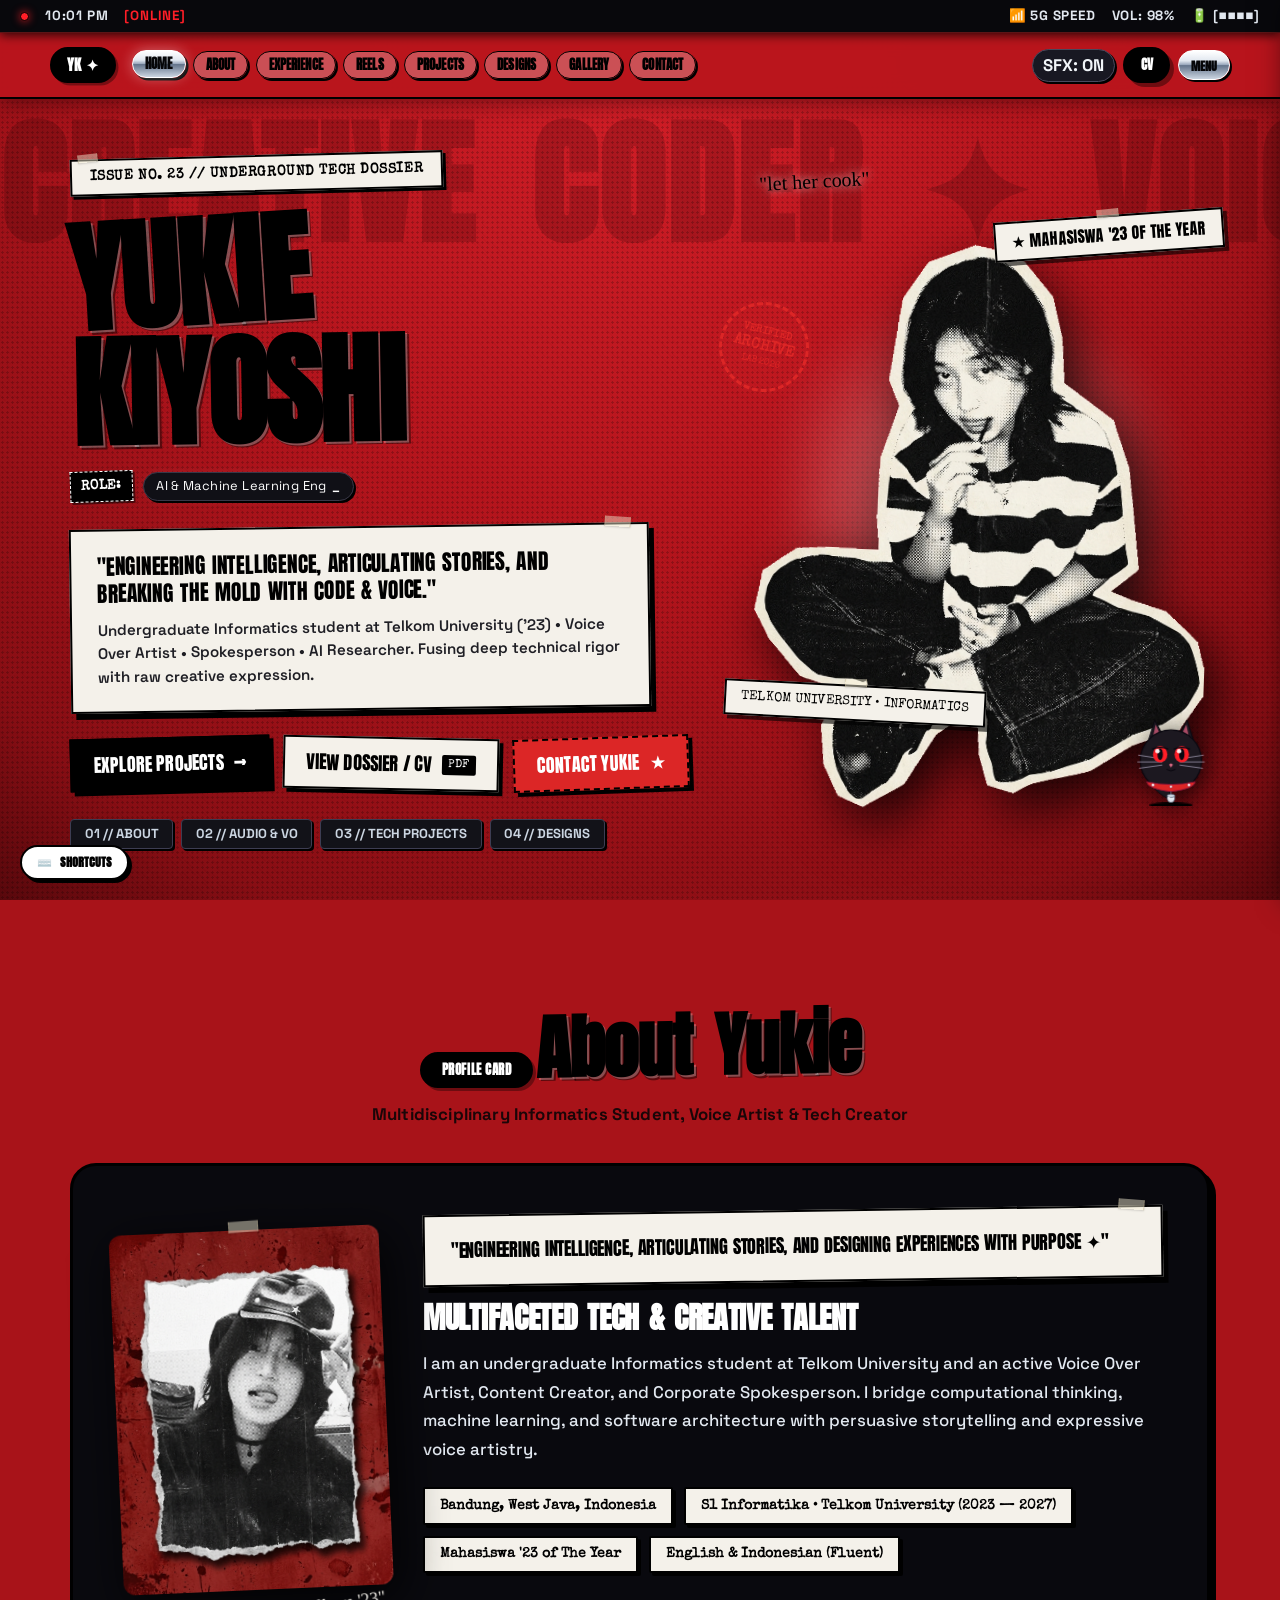
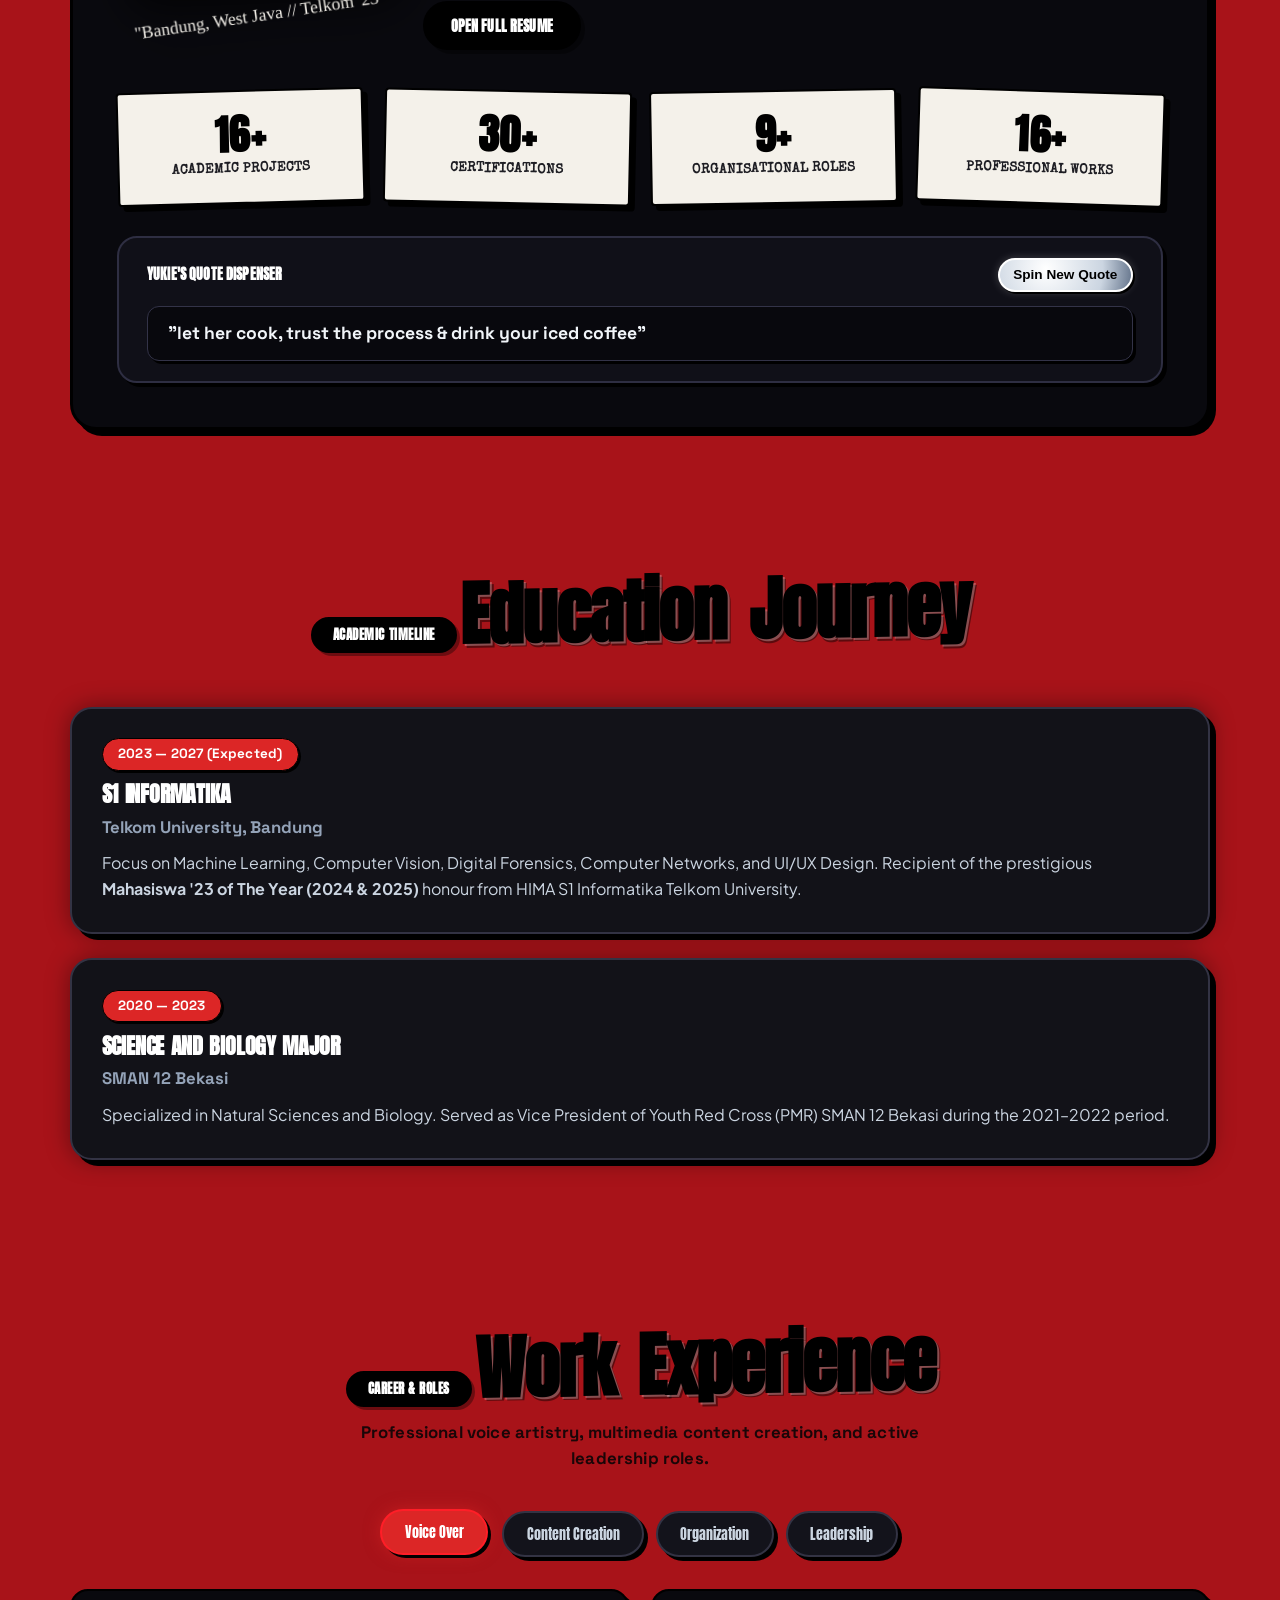
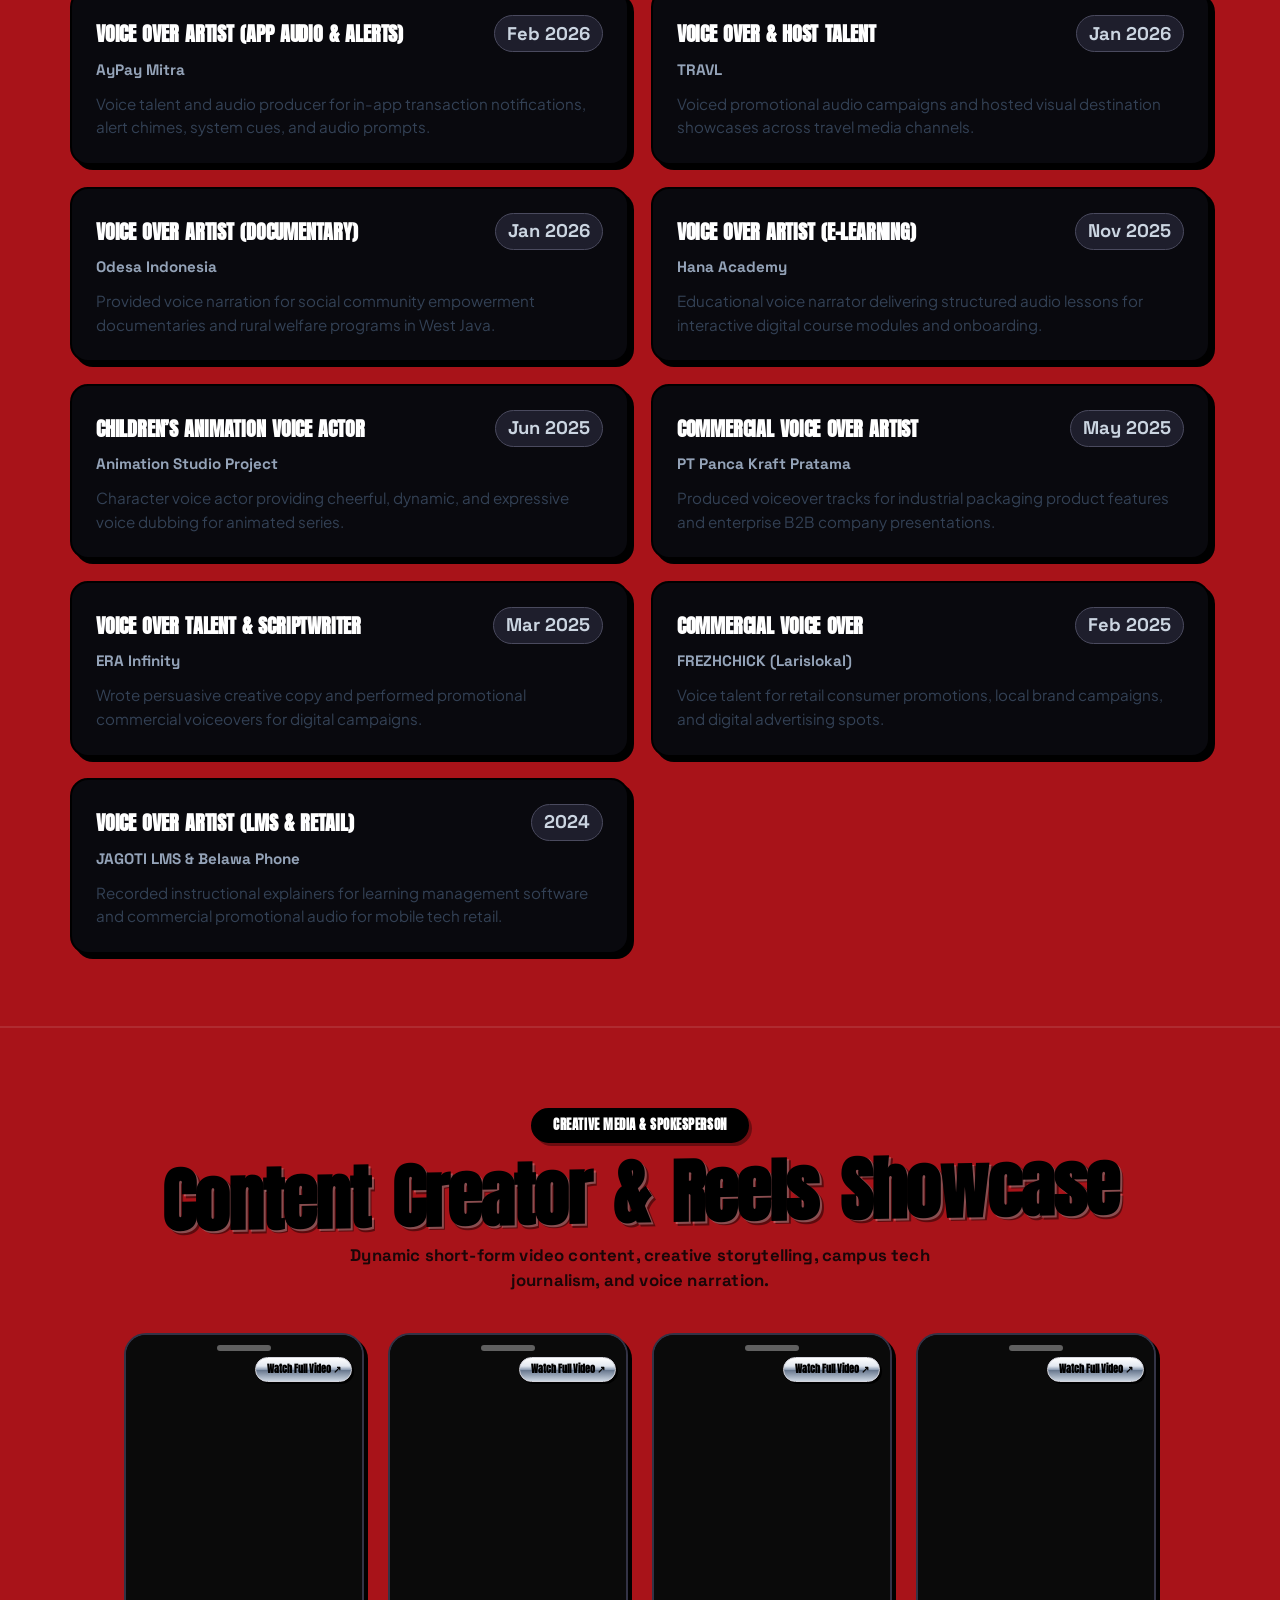
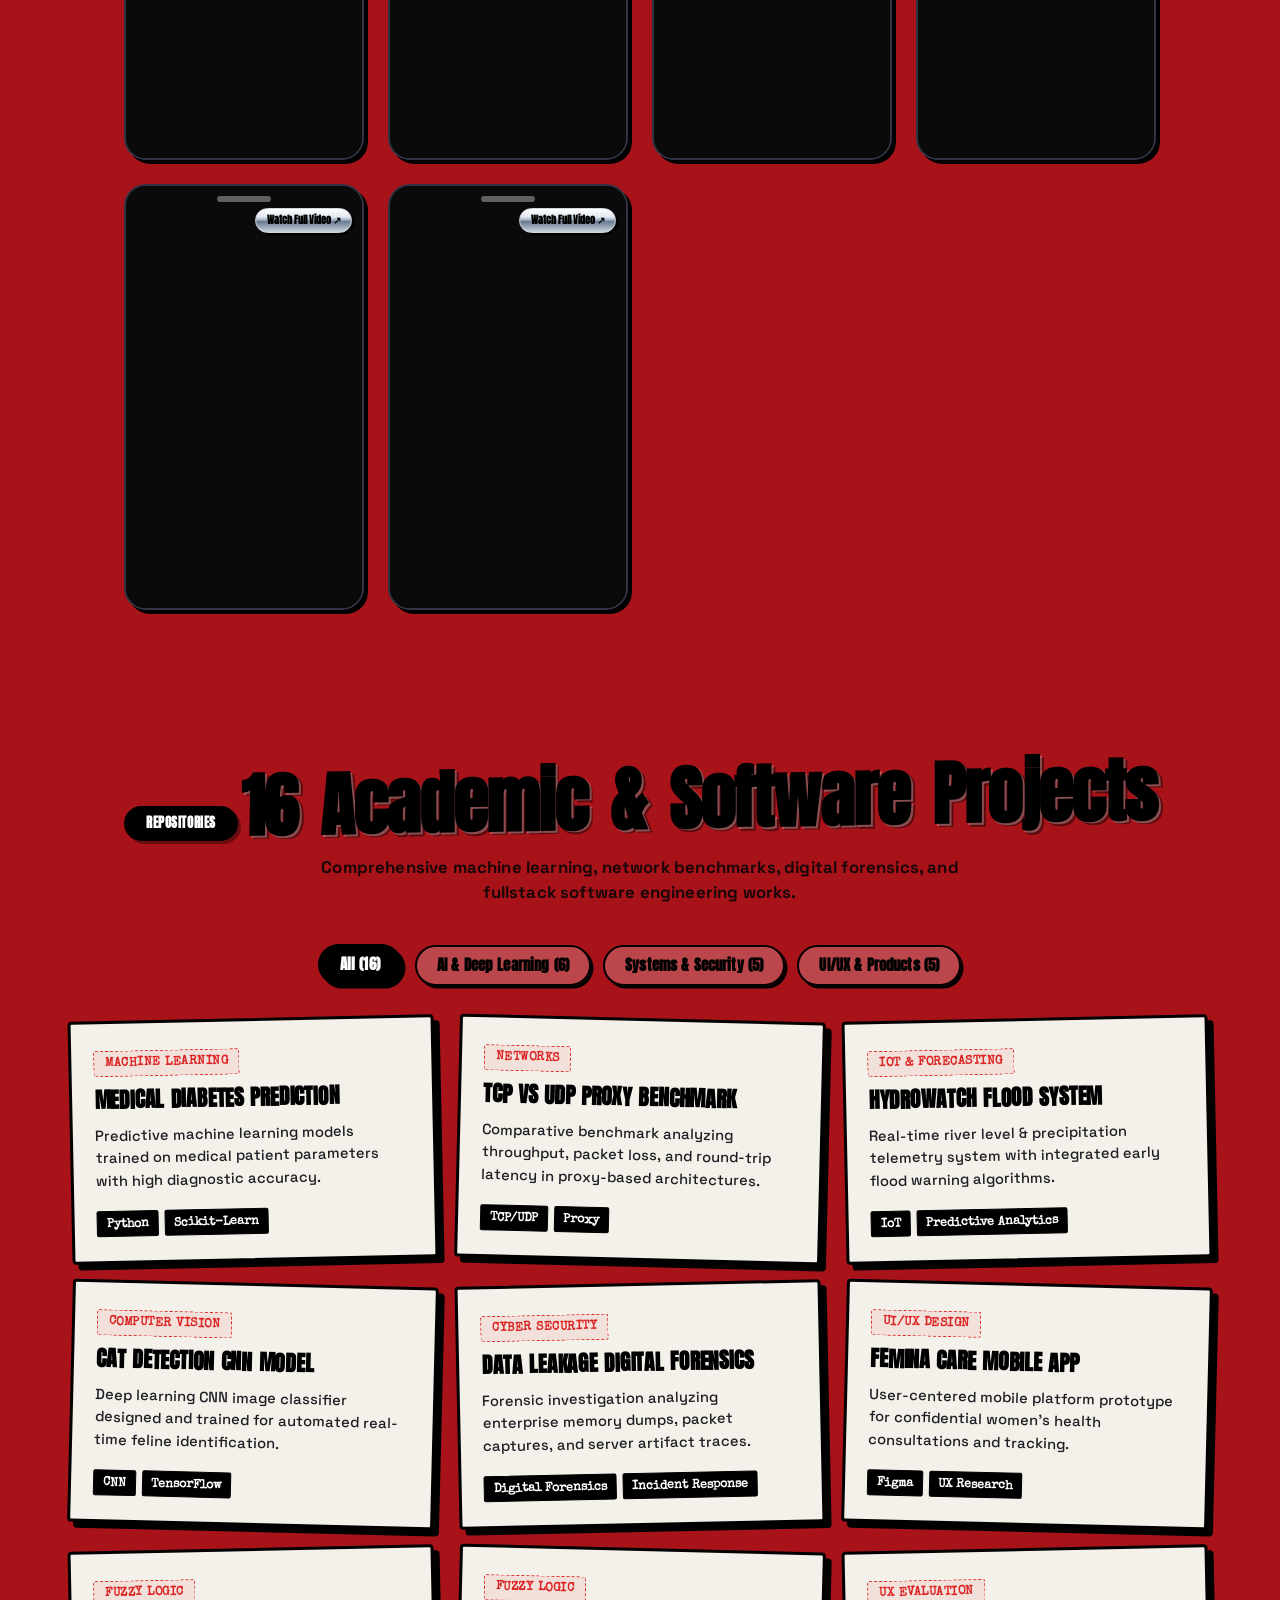
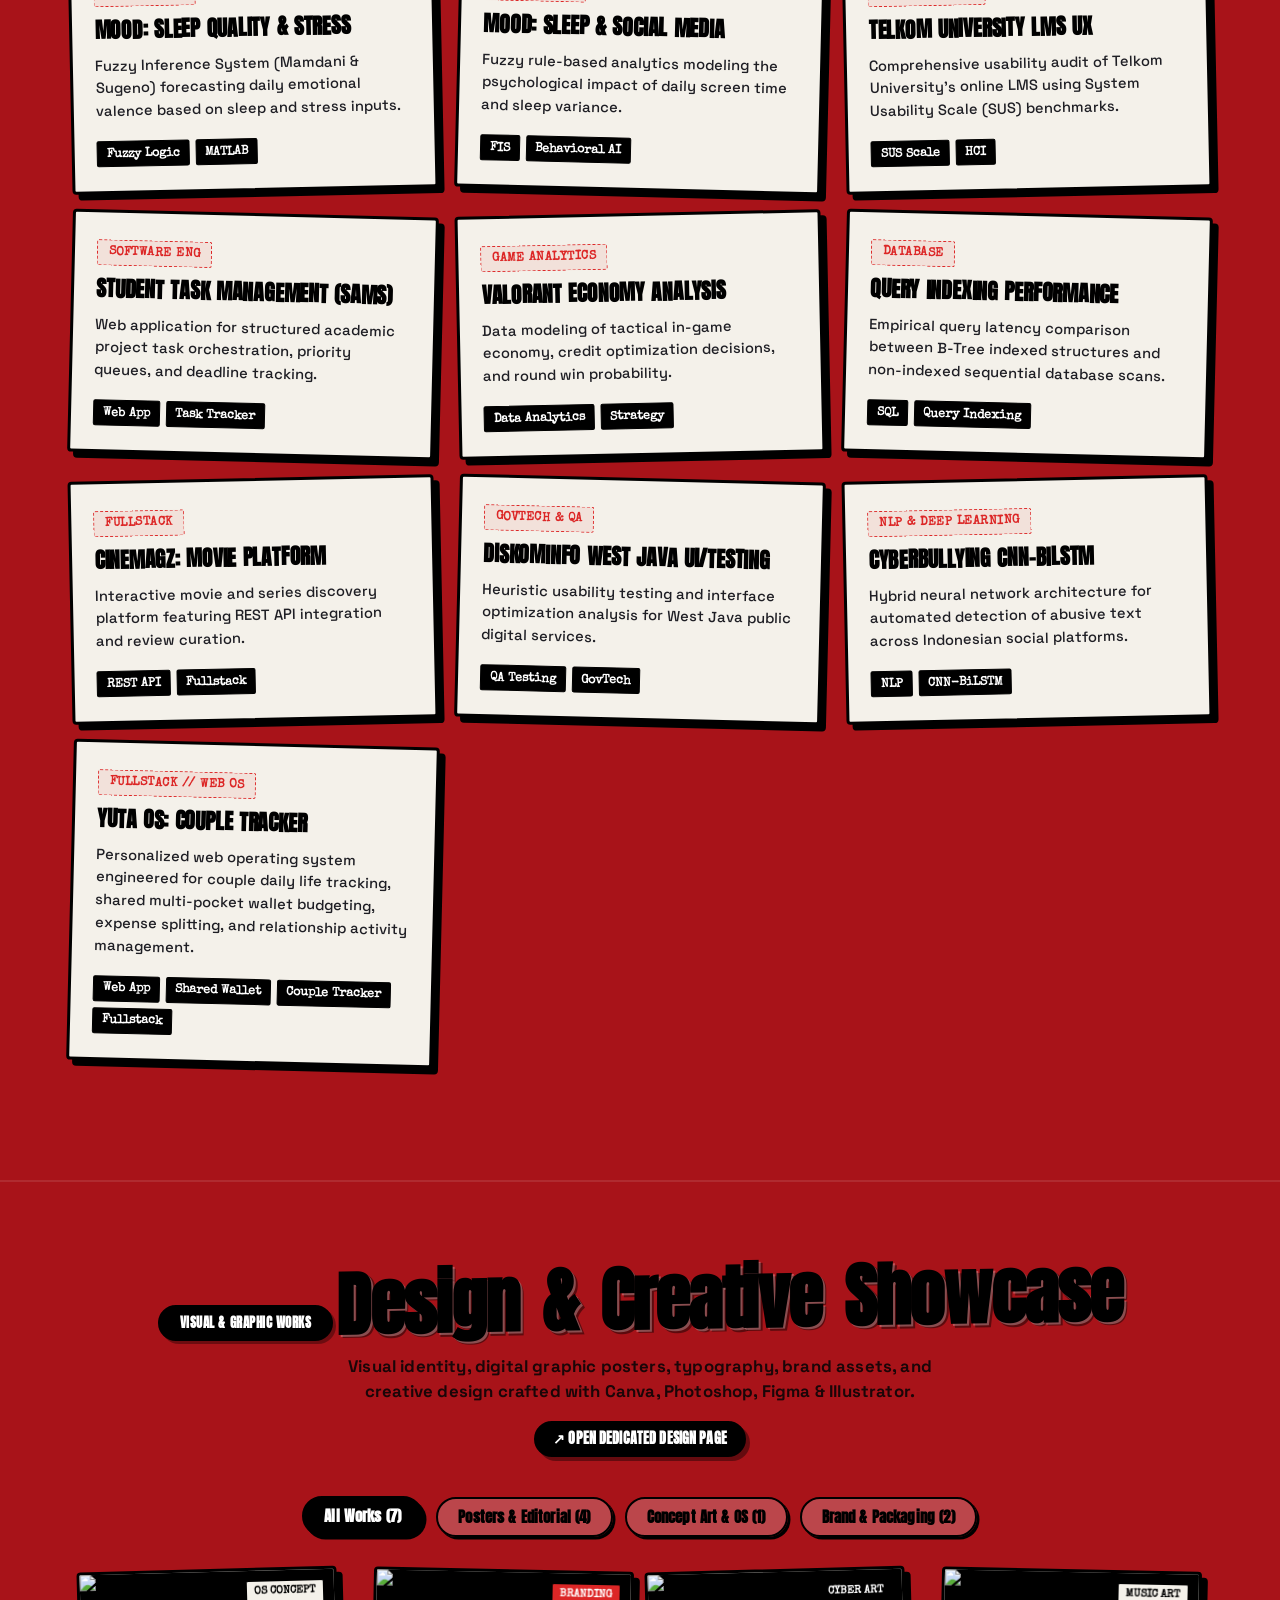
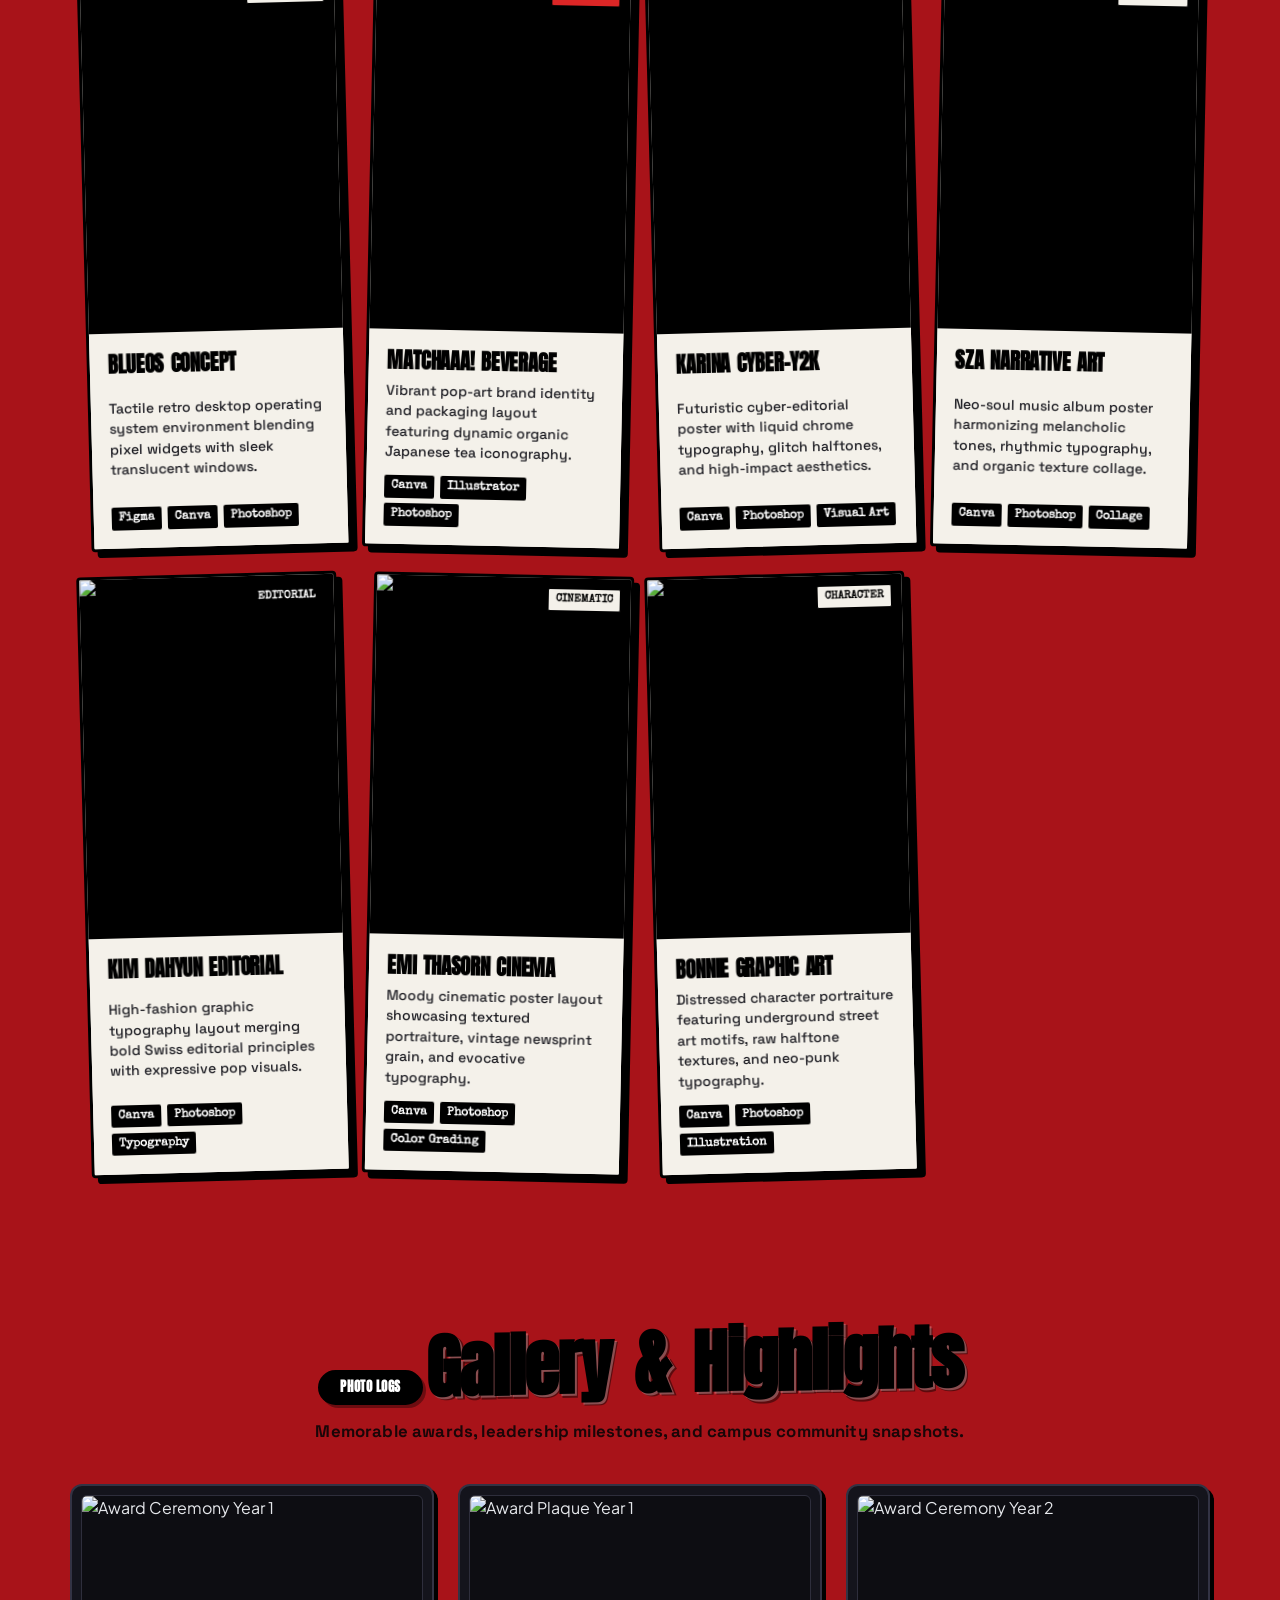
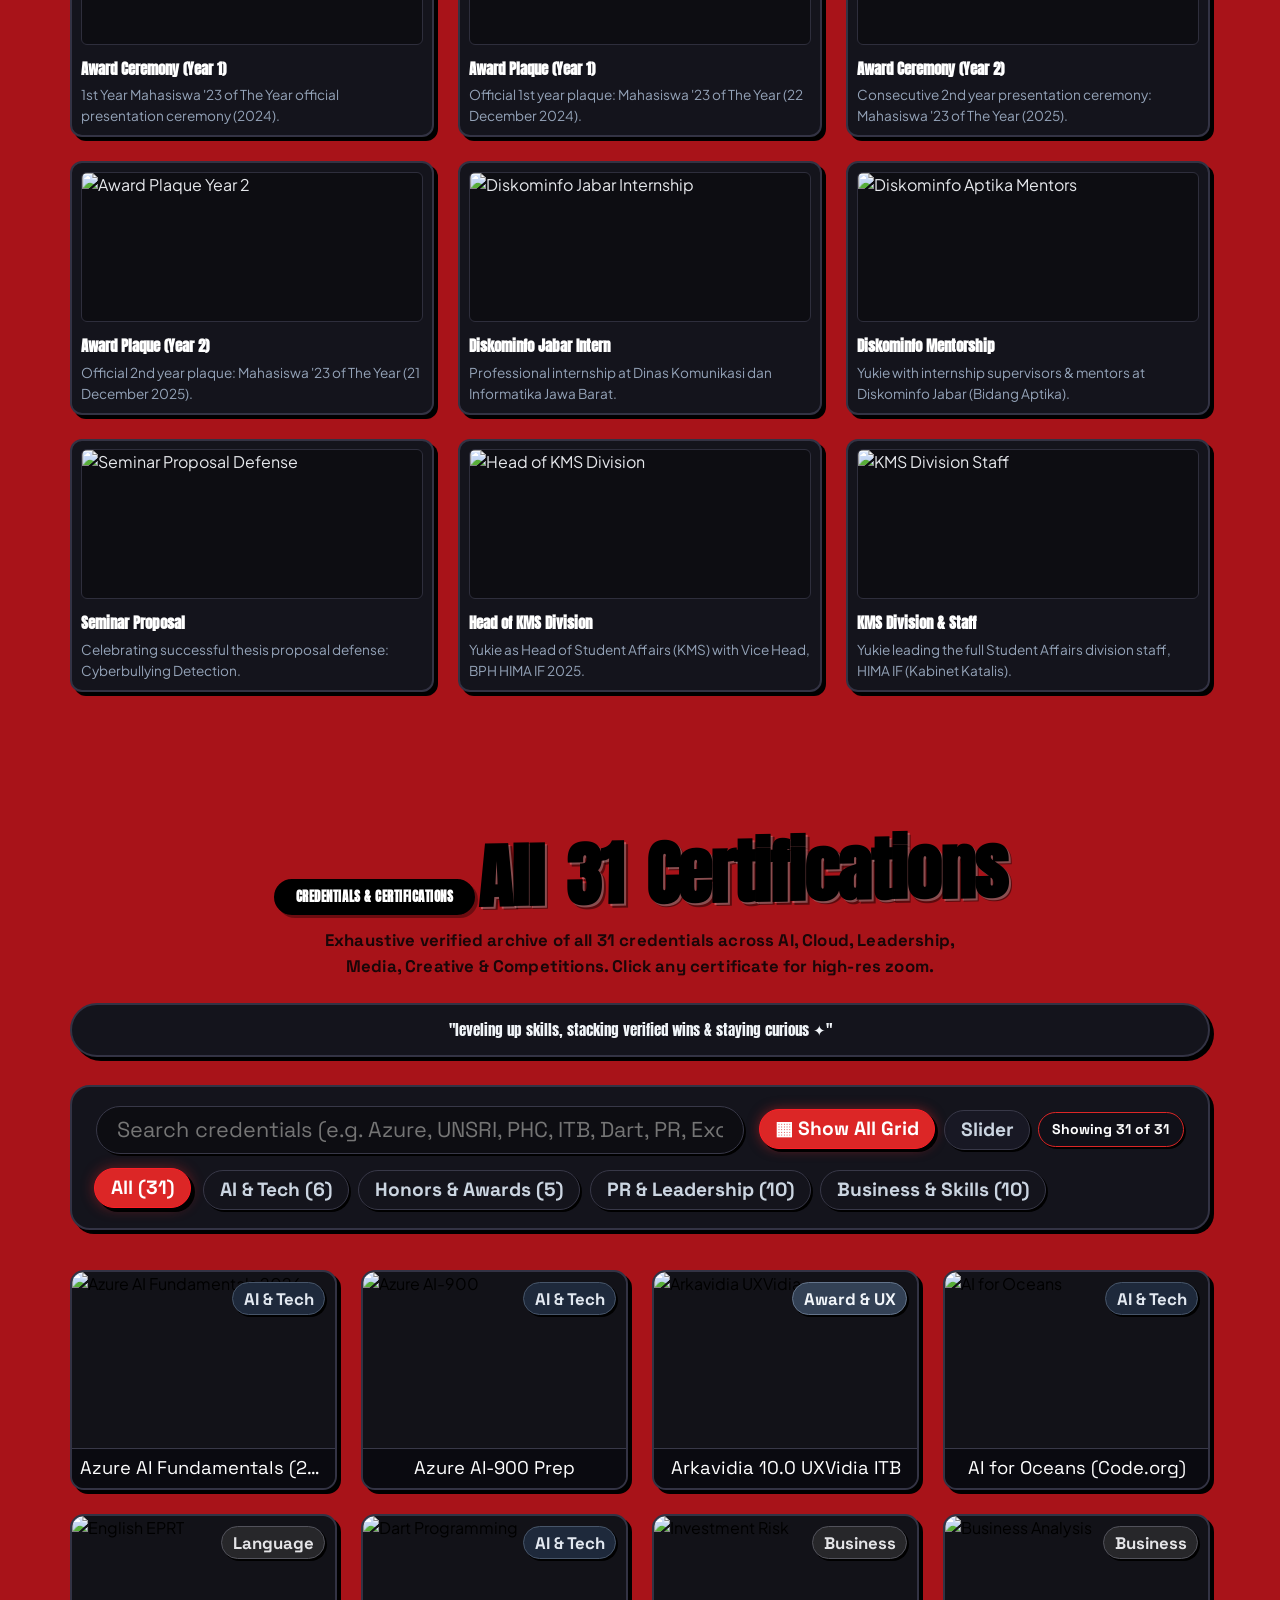
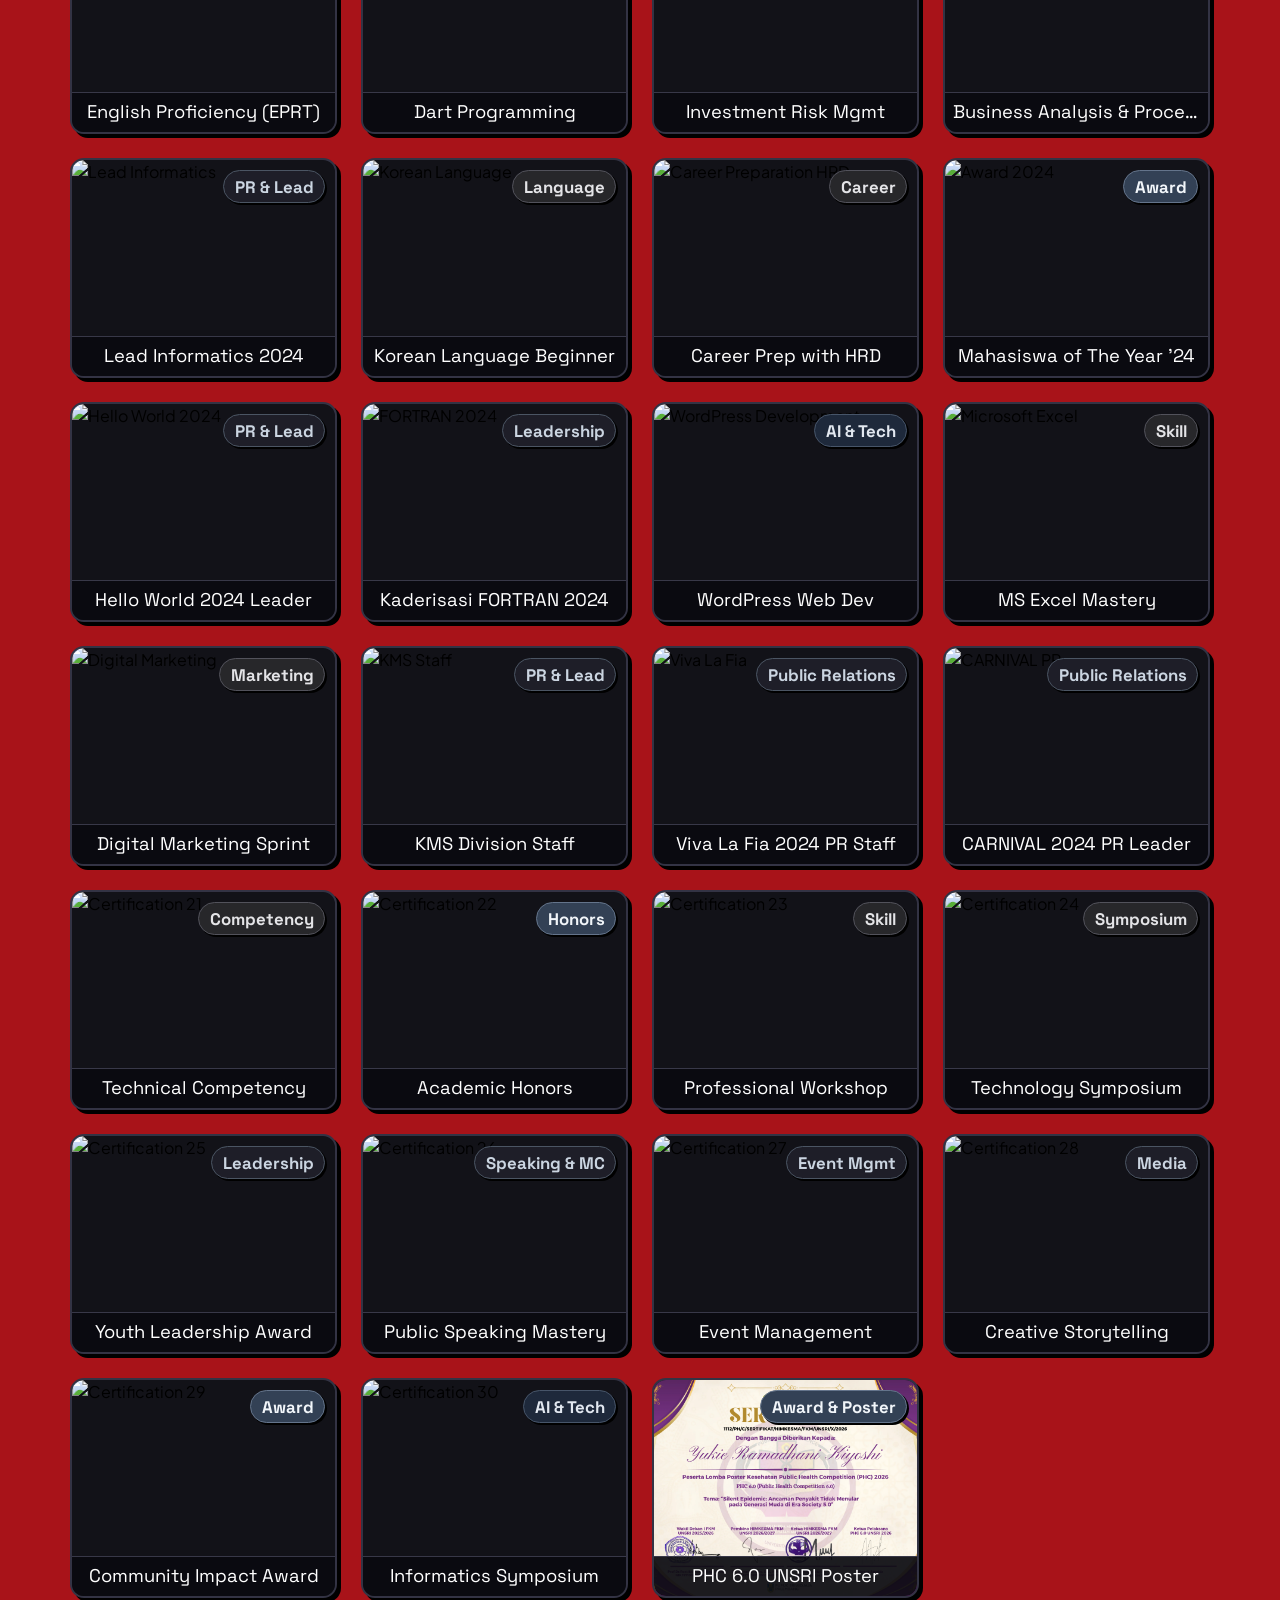
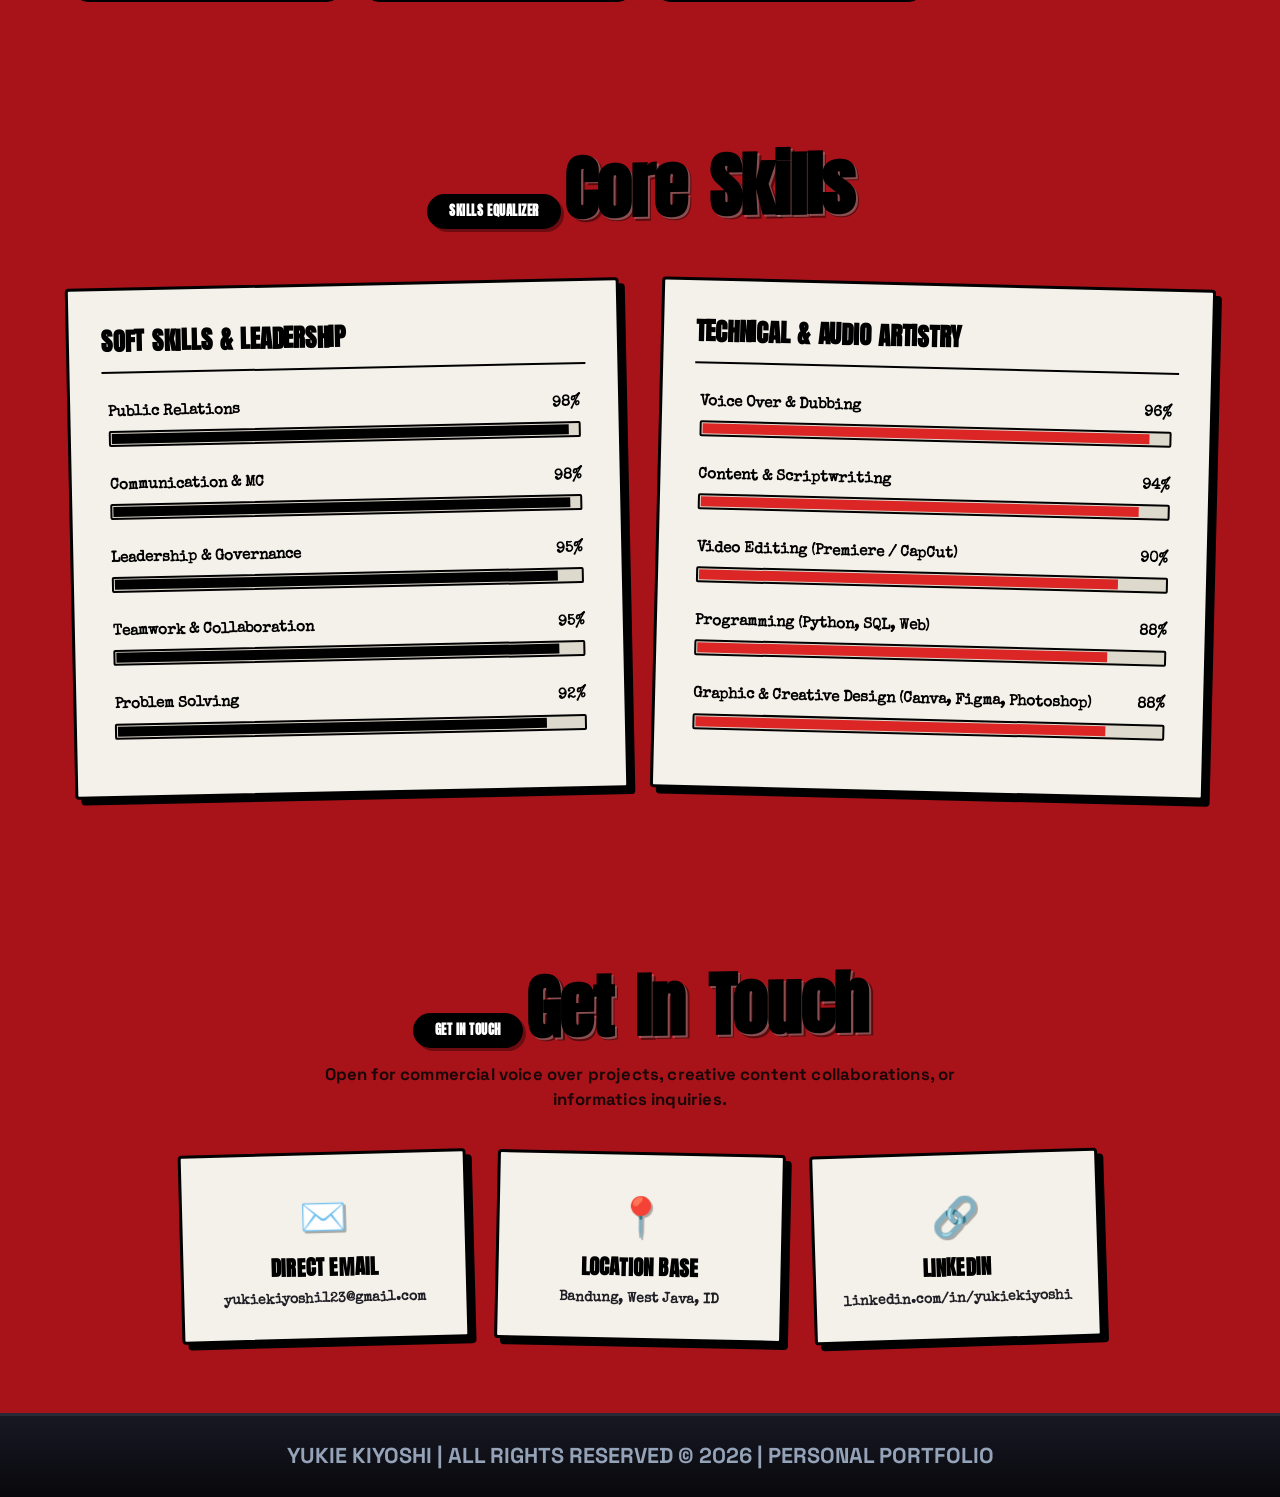
==== commit 0d2b6151: "Clean up excessive emojis from roles, section titles, and buttons while preserving contact icons" ====
--- a/index.html
+++ b/index.html
@@ -20,15 +20,8 @@
 </head>
 <body>
 
-  <!-- Retro Halftone Overlay & Interactive Clickable Floating Stickers -->
+  <!-- Retro Halftone Overlay -->
   <div class="halftone-bg"></div>
-  <div class="sticker-layer">
-    <div class="y2k-sticker" style="top: 14%; left: 2.5%; font-size: 2.6rem;" title="Click me!">💿</div>
-    <div class="y2k-sticker" style="top: 28%; right: 3%; font-size: 2.4rem;" title="Click me!">🎧</div>
-    <div class="y2k-sticker" style="top: 50%; left: 1.5%; font-size: 2.3rem;" title="Click me!">✦</div>
-    <div class="y2k-sticker" style="top: 68%; right: 2.5%; font-size: 2.6rem;" title="Click me!">🖤</div>
-    <div class="y2k-sticker" style="top: 86%; left: 3%; font-size: 2.2rem;" title="Click me!">⚡</div>
-  </div>
 
   <!-- ==========================================================================
        TOP SYSTEM STATUS BAR
@@ -240,7 +233,7 @@
 
             <!-- Handwritten Annotation Scribble (Taped at top edge, clear of all text) -->
             <div class="punk-handwritten-scribble" style="top: -24px; left: 15px; transform: rotate(-3deg);">
-              "let her cook" ✨
+              "let her cook"
             </div>
 
             <!-- Distressed Rubber Stamp -->
@@ -251,7 +244,7 @@
             </div>
 
             <!-- Interactive Cat Chibi Mascot (Click to meow & change face expressions!) -->
-            <div class="punk-chibi-badge" id="chibiAvatarWrapper" title="Click to interact! 🐾">
+            <div class="punk-chibi-badge" id="chibiAvatarWrapper" title="Click to interact!">
               <svg xmlns="http://www.w3.org/2000/svg" viewBox="0 0 200 210" width="100%" height="100%" class="punk-chibi-sticker-img" id="catChibiSvg">
                 <defs>
                   <style>
@@ -367,7 +360,7 @@
   <section id="about">
     <div class="container">
       <div style="text-align: center; margin-bottom: 2.25rem;">
-        <div class="section-badge-pill">★ PROFILE CARD ★</div>
+        <div class="section-badge-pill">PROFILE CARD</div>
         <h2 class="section-title">About Yukie</h2>
         <p class="section-subtitle">Multidisciplinary Informatics Student, Voice Artist & Tech Creator</p>
       </div>
@@ -379,7 +372,7 @@
             <span class="tape-strip top-center"></span>
             <img src="assets/Hero-Photos/yukie_about_cap_torn.jpg" alt="Yukie Kiyoshi Vintage Punk Zine Collage" class="about-vintage-torn-img">
             <div class="punk-handwritten-scribble" style="position: static; margin-top: 0.75rem; text-align: center; font-size: 1.1rem; color: #f4f1ea; text-shadow: none;">
-              "Bandung, West Java 📍 // Telkom '23"
+              "Bandung, West Java // Telkom '23"
             </div>
           </div>
 
@@ -397,10 +390,10 @@
             </p>
 
             <div class="about-info-tags">
-              <div class="info-pill">📍 Bandung, West Java, Indonesia</div>
-              <div class="info-pill">🎓 S1 Informatika • Telkom University (2023 — 2027)</div>
-              <div class="info-pill">🏆 Mahasiswa '23 of The Year</div>
-              <div class="info-pill">🗣 English & Indonesian (Fluent)</div>
+              <div class="info-pill">Bandung, West Java, Indonesia</div>
+              <div class="info-pill">S1 Informatika • Telkom University (2023 — 2027)</div>
+              <div class="info-pill">Mahasiswa '23 of The Year</div>
+              <div class="info-pill">English & Indonesian (Fluent)</div>
             </div>
 
             <div class="about-cta-btns" style="display: flex; gap: 1rem; flex-wrap: wrap;">
@@ -435,13 +428,13 @@
         <!-- Interactive Fortune & Quote Dispenser Widget -->
         <div class="retro-fortune-box" id="fortuneBox">
           <div class="fortune-top-row">
-            <div class="fortune-tag">🔮 YUKIE'S DAILY RETRO FORTUNE & QUOTE DISPENSER</div>
-            <button class="jelly-round-btn yellow" id="spinFortuneBtn" title="Click to spin a new quote!" style="padding: 0.25rem 0.85rem; width: auto; height: 34px; font-size: 0.95rem; border-radius: 999px;">
-              🎲 Spin New Quote!
+            <div class="fortune-tag">YUKIE'S QUOTE DISPENSER</div>
+            <button class="jelly-round-btn yellow" id="spinFortuneBtn" title="Click to spin a new quote!" style="padding: 0.25rem 0.85rem; width: auto; height: 34px; font-size: 0.85rem; border-radius: 999px;">
+              Spin New Quote
             </button>
           </div>
           <div class="fortune-display-quote" id="fortuneText">
-            "let her cook, trust the process & drink your iced coffee ☕"
+            "let her cook, trust the process & drink your iced coffee"
           </div>
         </div>
 
@@ -455,7 +448,7 @@
   <section id="education">
     <div class="container">
       <div style="text-align: center; margin-bottom: 2.5rem;">
-        <div class="section-badge-pill">★ ACADEMIC TIMELINE ★</div>
+        <div class="section-badge-pill">ACADEMIC TIMELINE</div>
         <h2 class="section-title">Education Journey</h2>
       </div>
 
@@ -485,17 +478,17 @@
   <section id="experience">
     <div class="container">
       <div style="text-align: center; margin-bottom: 2.5rem;">
-        <div class="section-badge-pill">★ CAREER & ROLES ★</div>
+        <div class="section-badge-pill">CAREER & ROLES</div>
         <h2 class="section-title">Work Experience</h2>
         <p class="section-subtitle">Professional voice artistry, multimedia content creation, and active leadership roles.</p>
       </div>
 
       <!-- Tab Buttons -->
       <div class="experience-tabs-bar">
-        <button class="exp-tab-btn active" data-target="tab-vo">🎙️ Voice Over</button>
-        <button class="exp-tab-btn" data-target="tab-creative">🎬 Content Creation</button>
-        <button class="exp-tab-btn" data-target="tab-organisasi">👥 Organization</button>
-        <button class="exp-tab-btn" data-target="tab-leader">🏆 Leadership</button>
+        <button class="exp-tab-btn active" data-target="tab-vo">Voice Over</button>
+        <button class="exp-tab-btn" data-target="tab-creative">Content Creation</button>
+        <button class="exp-tab-btn" data-target="tab-organisasi">Organization</button>
+        <button class="exp-tab-btn" data-target="tab-leader">Leadership</button>
       </div>
 
       <!-- Tab 1: Voice Over -->
@@ -789,7 +782,7 @@
     <div class="container">
       <!-- Section Title & Narrative -->
       <div style="text-align: center; margin-bottom: 2.5rem;">
-        <div class="section-badge-pill">★ CREATIVE MEDIA & SPOKESPERSON ★</div>
+        <div class="section-badge-pill">CREATIVE MEDIA & SPOKESPERSON</div>
         <h2 class="section-title">Content Creator & Reels Showcase</h2>
         <p class="section-subtitle">Dynamic short-form video content, creative storytelling, campus tech journalism, and voice narration.</p>
       </div>
@@ -895,17 +888,17 @@
   <section id="projects">
     <div class="container">
       <div style="text-align: center; margin-bottom: 2.5rem;">
-        <div class="section-badge-pill">★ REPOSITORIES ★</div>
+        <div class="section-badge-pill">REPOSITORIES</div>
         <h2 class="section-title">16 Academic & Software Projects</h2>
         <p class="section-subtitle">Comprehensive machine learning, network benchmarks, digital forensics, and fullstack software engineering works.</p>
       </div>
 
       <!-- Category Filter Bar -->
       <div class="projects-filter-bar" id="projectsFilterBar">
-        <button class="proj-filter-pill active" data-filter="all">★ All (16)</button>
-        <button class="proj-filter-pill" data-filter="ai">🤖 AI & Deep Learning (6)</button>
-        <button class="proj-filter-pill" data-filter="systems">⚡ Systems & Security (5)</button>
-        <button class="proj-filter-pill" data-filter="product">🎨 UI/UX & Products (5)</button>
+        <button class="proj-filter-pill active" data-filter="all">All (16)</button>
+        <button class="proj-filter-pill" data-filter="ai">AI & Deep Learning (6)</button>
+        <button class="proj-filter-pill" data-filter="systems">Systems & Security (5)</button>
+        <button class="proj-filter-pill" data-filter="product">UI/UX & Products (5)</button>
       </div>
 
       <div class="projects-3col-grid" id="projectsGrid">
@@ -1128,7 +1121,7 @@
   <section id="designs">
     <div class="container">
       <div style="text-align: center; margin-bottom: 2.5rem;">
-        <div class="section-badge-pill">★ VISUAL & GRAPHIC WORKS ★</div>
+        <div class="section-badge-pill">VISUAL & GRAPHIC WORKS</div>
         <h2 class="section-title">Design & Creative Showcase</h2>
         <p class="section-subtitle">Visual identity, digital graphic posters, typography, brand assets, and creative design crafted with Canva, Photoshop, Figma & Illustrator.</p>
         <div style="margin-top: 1rem; display: flex; justify-content: center; gap: 0.75rem; flex-wrap: wrap;">
@@ -1140,7 +1133,7 @@
 
       <!-- Category Filter Bar -->
       <div class="projects-filter-bar" id="designsFilterBar">
-        <button class="proj-filter-pill active" data-design-filter="all">★ All Works (7)</button>
+        <button class="proj-filter-pill active" data-design-filter="all">All Works (7)</button>
         <button class="proj-filter-pill" data-design-filter="poster">Posters & Editorial (4)</button>
         <button class="proj-filter-pill" data-design-filter="concept">Concept Art & OS (1)</button>
         <button class="proj-filter-pill" data-design-filter="brand">Brand & Packaging (2)</button>
@@ -1153,7 +1146,7 @@
           <div class="design-preview-box">
             <img src="assets/Designs/blueos_thumb.jpg" alt="BlueOS Desktop OS Concept" loading="lazy" class="design-thumb-img">
             <div class="design-card-overlay">
-              <button class="design-quick-preview-btn" data-preview-idx="0">👁️ Preview Art</button>
+              <button class="design-quick-preview-btn" data-preview-idx="0">Preview Art</button>
             </div>
             <span class="design-badge badge-cyan">OS CONCEPT</span>
           </div>
@@ -1173,7 +1166,7 @@
           <div class="design-preview-box">
             <img src="assets/Designs/MATCHAAA!_thumb.jpg" alt="MATCHAAA! Artisan Drink Packaging" loading="lazy" class="design-thumb-img">
             <div class="design-card-overlay">
-              <button class="design-quick-preview-btn" data-preview-idx="1">👁️ Preview Art</button>
+              <button class="design-quick-preview-btn" data-preview-idx="1">Preview Art</button>
             </div>
             <span class="design-badge badge-lime">BRANDING</span>
           </div>
@@ -1193,7 +1186,7 @@
           <div class="design-preview-box">
             <img src="assets/Designs/KARINA_thumb.jpg" alt="KARINA Cyber-Y2K Visual Poster" loading="lazy" class="design-thumb-img">
             <div class="design-card-overlay">
-              <button class="design-quick-preview-btn" data-preview-idx="2">👁️ Preview Art</button>
+              <button class="design-quick-preview-btn" data-preview-idx="2">Preview Art</button>
             </div>
             <span class="design-badge badge-pink">CYBER ART</span>
           </div>
@@ -1213,7 +1206,7 @@
           <div class="design-preview-box">
             <img src="assets/Designs/SZA_thumb.jpg" alt="SZA Visual Narrative Poster" loading="lazy" class="design-thumb-img">
             <div class="design-card-overlay">
-              <button class="design-quick-preview-btn" data-preview-idx="3">👁️ Preview Art</button>
+              <button class="design-quick-preview-btn" data-preview-idx="3">Preview Art</button>
             </div>
             <span class="design-badge badge-yellow">MUSIC ART</span>
           </div>
@@ -1233,7 +1226,7 @@
           <div class="design-preview-box">
             <img src="assets/Designs/KIM DAHYUN_thumb.jpg" alt="Kim Dahyun Editorial Typography" loading="lazy" class="design-thumb-img">
             <div class="design-card-overlay">
-              <button class="design-quick-preview-btn" data-preview-idx="4">👁️ Preview Art</button>
+              <button class="design-quick-preview-btn" data-preview-idx="4">Preview Art</button>
             </div>
             <span class="design-badge badge-pink">EDITORIAL</span>
           </div>
@@ -1253,7 +1246,7 @@
           <div class="design-preview-box">
             <img src="assets/Designs/EMI THASORN_thumb.jpg" alt="Emi Thasorn Cinematic Editorial" loading="lazy" class="design-thumb-img">
             <div class="design-card-overlay">
-              <button class="design-quick-preview-btn" data-preview-idx="5">👁️ Preview Art</button>
+              <button class="design-quick-preview-btn" data-preview-idx="5">Preview Art</button>
             </div>
             <span class="design-badge badge-cyan">CINEMATIC</span>
           </div>
@@ -1273,7 +1266,7 @@
           <div class="design-preview-box">
             <img src="assets/Designs/BONNIE_thumb.jpg" alt="Bonnie Character Graphic Poster" loading="lazy" class="design-thumb-img">
             <div class="design-card-overlay">
-              <button class="design-quick-preview-btn" data-preview-idx="6">👁️ Preview Art</button>
+              <button class="design-quick-preview-btn" data-preview-idx="6">Preview Art</button>
             </div>
             <span class="design-badge badge-yellow">CHARACTER</span>
           </div>
@@ -1297,7 +1290,7 @@
   <section id="gallery">
     <div class="container">
       <div style="text-align: center; margin-bottom: 2.5rem;">
-        <div class="section-badge-pill">★ PHOTO LOGS ★</div>
+        <div class="section-badge-pill">PHOTO LOGS</div>
         <h2 class="section-title">Gallery & Highlights</h2>
         <p class="section-subtitle">Memorable awards, leadership milestones, and campus community snapshots.</p>
       </div>
@@ -1393,7 +1386,7 @@
   <section id="certificates">
     <div class="container">
       <div style="text-align: center; margin-bottom: 1.5rem;">
-        <div class="section-badge-pill">★ ALL 31 CREDENTIALS & CERTIFICATIONS ★</div>
+        <div class="section-badge-pill">CREDENTIALS & CERTIFICATIONS</div>
         <h2 class="section-title">All 31 Certifications</h2>
         <p class="section-subtitle">Exhaustive verified archive of all 31 credentials across AI, Cloud, Leadership, Media, Creative & Competitions. Click any certificate for high-res zoom.</p>
       </div>
@@ -1405,21 +1398,21 @@
       <!-- Interactive Controls: Filter Pills, Search Bar, View Switcher & Live Counter -->
       <div class="cert-controls-bar">
         <div class="cert-search-row">
-          <input type="text" id="certSearchInput" class="cert-search-box" placeholder="🔍 Instant search all 31 certs (e.g. Azure, UNSRI, PHC, ITB, Dart, PR, Excel, Award)...">
+          <input type="text" id="certSearchInput" class="cert-search-box" placeholder="Search credentials (e.g. Azure, UNSRI, PHC, ITB, Dart, PR, Excel, Award)...">
           
           <div class="cert-view-toggles">
             <button class="view-switch-btn active" id="certGridViewBtn" title="Show all 31 in grid">▦ Show All Grid</button>
-            <button class="view-switch-btn" id="certCarouselViewBtn" title="Switch to slider carousel">🎞️ Slider</button>
+            <button class="view-switch-btn" id="certCarouselViewBtn" title="Switch to slider carousel">Slider</button>
             <div class="cert-counter-badge" id="certCounter">Showing 31 of 31</div>
           </div>
         </div>
 
         <div class="cert-filter-row">
-          <button class="cert-filter-pill active" data-filter="all">🌟 All (31)</button>
-          <button class="cert-filter-pill" data-filter="tech">🤖 AI & Tech (6)</button>
-          <button class="cert-filter-pill" data-filter="awards">🏆 Honors & Awards (5)</button>
-          <button class="cert-filter-pill" data-filter="pr">📢 PR & Leadership (10)</button>
-          <button class="cert-filter-pill" data-filter="business">💼 Business & Skills (10)</button>
+          <button class="cert-filter-pill active" data-filter="all">All (31)</button>
+          <button class="cert-filter-pill" data-filter="tech">AI & Tech (6)</button>
+          <button class="cert-filter-pill" data-filter="awards">Honors & Awards (5)</button>
+          <button class="cert-filter-pill" data-filter="pr">PR & Leadership (10)</button>
+          <button class="cert-filter-pill" data-filter="business">Business & Skills (10)</button>
         </div>
       </div>
 
@@ -1657,7 +1650,7 @@
   <section id="skills">
     <div class="container">
       <div style="text-align: center; margin-bottom: 2.5rem;">
-        <div class="section-badge-pill">★ EQUALIZER ★</div>
+        <div class="section-badge-pill">SKILLS EQUALIZER</div>
         <h2 class="section-title">Core Skills</h2>
       </div>
 
@@ -1719,7 +1712,7 @@
   <section id="contact">
     <div class="container">
       <div style="text-align: center; margin-bottom: 2.5rem;">
-        <div class="section-badge-pill">★ INBOX ★</div>
+        <div class="section-badge-pill">GET IN TOUCH</div>
         <h2 class="section-title">Get In Touch</h2>
         <p class="section-subtitle">Open for commercial voice over projects, creative content collaborations, or informatics inquiries.</p>
       </div>
@@ -1749,7 +1742,7 @@
   <!-- FOOTER -->
   <footer>
     <div class="container">
-      ★ YUKIE KIYOSHI ★ ALL RIGHTS RESERVED © 2026 ★ PERSONAL PORTFOLIO ★
+      YUKIE KIYOSHI | ALL RIGHTS RESERVED © 2026 | PERSONAL PORTFOLIO
     </div>
   </footer>
 
@@ -1775,7 +1768,7 @@
         <!-- Direct Genuine Download Buttons -->
         <div style="display: flex; gap: 0.75rem; margin-bottom: 1.75rem; flex-wrap: wrap;">
           <a href="assets/CV/Yukie_Kiyoshi_CV.pdf" download="Yukie_Kiyoshi_CV.pdf" class="jelly-btn" style="padding: 0.45rem 1.25rem;">
-            Download Official CV (PDF) 📥
+            Download Official CV (PDF)
           </a>
           <a href="assets/CV/Yukie_Kiyoshi_CV.pdf" target="_blank" class="jelly-btn jelly-btn-yellow" style="padding: 0.45rem 1.25rem;">
             Open PDF in Tab ↗
@@ -1783,13 +1776,13 @@
         </div>
 
         <!-- About Me -->
-        <div class="resume-section-heading">★ About Me</div>
+        <div class="resume-section-heading">About Me</div>
         <p style="line-height: 1.7; font-size: 0.98rem; color: #1e293b;">
           I am a multifaceted individual with expertise in various fields, including programming, content creation, video editing, story writing, and dubbing. Additionally, I possess advanced proficiency in Microsoft Office. With this combination of skills, I am confident in my ability to contribute significantly to a variety of projects and work environments.
         </p>
 
         <!-- Education -->
-        <div class="resume-section-heading">★ Education</div>
+        <div class="resume-section-heading">Education</div>
         <div class="resume-experience-item">
           <div class="resume-exp-header">
             <span class="resume-exp-role">S1 Informatika</span>
@@ -1809,7 +1802,7 @@
         </div>
 
         <!-- Professional Experience: ALL 16 ROLES -->
-        <div class="resume-section-heading">★ Professional Experience (16 Roles)</div>
+        <div class="resume-section-heading">Professional Experience (16 Roles)</div>
         
         <div class="resume-experience-item">
           <div class="resume-exp-header"><span class="resume-exp-role">Field Marketing Staff</span><span class="resume-exp-date">May 2026</span></div>
@@ -1908,7 +1901,7 @@
         </div>
 
         <!-- Organizational & Event Roles: ALL 9 ROLES -->
-        <div class="resume-section-heading">★ Organizational & Event Roles (9 Roles)</div>
+        <div class="resume-section-heading">Organizational & Event Roles (9 Roles)</div>
         <ul style="padding-left: 1.25rem; line-height: 1.8; font-size: 0.95rem; color: #1e293b;">
           <li><strong>Event Coordinator</strong> — Hello World 2025 | May–Sep 2025 (HIMA S1 Informatika Telkom University)</li>
           <li><strong>Public Relations Committee Leader</strong> — CARNIVAL 2025 | May 2025 (Telkom University)</li>
@@ -1922,7 +1915,7 @@
         </ul>
 
         <!-- Leadership & Recognition -->
-        <div class="resume-section-heading">★ Leadership & Recognition</div>
+        <div class="resume-section-heading">Leadership & Recognition</div>
         <ul style="padding-left: 1.25rem; line-height: 1.8; font-size: 0.95rem; color: #1e293b;">
           <li><strong>Head of Student Affairs Division (KMS)</strong> — HIMA S1 Informatika | Mar 2025 — Present</li>
           <li><strong>Mahasiswa '23 of The Year (2025)</strong> — HIMA S1 Informatika Telkom University</li>
@@ -1932,14 +1925,14 @@
         </ul>
 
         <!-- Research Project -->
-        <div class="resume-section-heading">★ Research Project</div>
+        <div class="resume-section-heading">Research Project</div>
         <div style="font-size: 0.95rem; color: #1e293b; padding-left: 0.5rem;">
           <strong>AI Ethics and Academic Integrity Among Indonesian University Students</strong> (Nov 2025)
           <p style="font-size: 0.9rem; color: #475569;">Empirical investigation on generative AI utilization patterns, institutional policy adoption, and academic ethics compliance among higher education students in Indonesia.</p>
         </div>
 
         <!-- 16 Academic & Software Projects -->
-        <div class="resume-section-heading">★ 16 Academic & Software Projects</div>
+        <div class="resume-section-heading">Academic & Software Projects (16 Projects)</div>
         <ol style="padding-left: 1.4rem; line-height: 1.8; font-size: 0.92rem; color: #1e293b;">
           <li><strong>Medical Data–Driven Diabetes Prediction Using Machine Learning</strong> — Predictive model trained on clinical diagnostic data with optimal accuracy.</li>
           <li><strong>Performance Analysis of TCP vs UDP in Proxy-Based Network Systems</strong> — Empirical network latency, throughput, and packet drop benchmark.</li>
@@ -1960,7 +1953,7 @@
         </ol>
 
         <!-- Skills -->
-        <div class="resume-section-heading">★ Skills & Competencies</div>
+        <div class="resume-section-heading">Skills & Competencies</div>
         <div style="display: grid; grid-template-columns: 1fr 1fr; gap: 1rem; font-size: 0.95rem;">
           <div>
             <strong>Technical Skills:</strong>
@@ -1987,7 +1980,7 @@
         </div>
 
         <!-- Awarding -->
-        <div class="resume-section-heading">★ Honors & Awarding</div>
+        <div class="resume-section-heading">Honors & Awarding</div>
         <ul style="padding-left: 1.25rem; line-height: 1.8; font-size: 0.95rem; color: #1e293b;">
           <li><strong>Peserta Lomba Poster Kesehatan PHC 6.0 (2026)</strong> — FKM Universitas Sriwijaya (Tema: "Silent Epidemic: PTM pada Generasi Muda")</li>
           <li><strong>Mahasiswa '23 Of The Year (2025)</strong> — HIMA S1 Informatika Telkom University (Recognized for outstanding academic, organizational & creative leadership)</li>
@@ -1995,7 +1988,7 @@
         </ul>
 
         <!-- Complete List of ALL 31 Certifications -->
-        <div class="resume-section-heading">★ All 31 Certifications & Credentials (Complete Verified Archive)</div>
+        <div class="resume-section-heading">All 31 Certifications & Credentials</div>
         <div class="resume-certs-2col">
           <div class="resume-cert-item">
             <div class="rc-num">01.</div>
@@ -2247,7 +2240,7 @@
         </div>
 
         <!-- Portfolios & Online Presence -->
-        <div class="resume-section-heading">★ Online Presence & Links</div>
+        <div class="resume-section-heading">Online Presence & Links</div>
         <p style="font-size: 0.95rem; color: #1e293b; line-height: 1.8;">
           • <strong>Personal Web App:</strong> <a href="https://yk-web.lovable.app/" target="_blank" rel="noopener" style="color: #0284c7; text-decoration: underline; font-weight: 700;">yk-web.lovable.app ↗</a><br>
           • <strong>LinkedIn Profile:</strong> <a href="https://www.linkedin.com/in/yukiekiyoshi/" target="_blank" rel="noopener" style="color: #0284c7; text-decoration: underline; font-weight: 700;">linkedin.com/in/yukiekiyoshi ↗</a>
@@ -2282,7 +2275,7 @@
           <div class="modal-dot dot-yellow"></div>
           <div class="modal-dot dot-green"></div>
         </div>
-        <div class="design-modal-bar-title" id="designModalBarTitle">DESIGN INSPECTOR v2.0 ✦ [PREVIEW]</div>
+        <div class="design-modal-bar-title" id="designModalBarTitle">DESIGN INSPECTOR v2.0 [PREVIEW]</div>
         <button class="design-modal-close-btn" id="designModalCloseBtn" aria-label="Close Preview">✕ CLOSE</button>
       </div>
 
@@ -2321,7 +2314,7 @@
 
           <div>
             <a href="assets/Designs/blueos.png" target="_blank" class="jelly-btn jelly-btn-yellow" id="designModalDownloadBtn" style="width: 100%; text-align: center; padding: 0.5rem; font-size: 0.85rem; margin-bottom: 0.5rem;" download>
-              💾 Open Full High-Res Art
+              Open Full High-Res Art
             </a>
           </div>
         </div>
@@ -2365,7 +2358,7 @@
           💼 LinkedIn
         </a>
         <button class="jelly-btn" id="callCardHangupBtn" style="background: #f87171; font-size: 0.85rem; padding: 0.4rem 0.95rem;">
-          📵 Close
+          Close
         </button>
       </div>
     </div>
@@ -2383,7 +2376,7 @@
   <div class="shortcuts-dialog-overlay" id="shortcutsModal">
     <div class="shortcuts-dialog-card">
       <div style="display:flex; justify-content:space-between; align-items:center;">
-        <h3 style="font-family:var(--font-pixel); font-size:1.15rem; margin:0;">✦ QUICK SHORTCUTS</h3>
+        <h3 style="font-family:var(--font-pixel); font-size:1.15rem; margin:0;">QUICK SHORTCUTS</h3>
         <button class="jelly-round-btn red" id="shortcutsCloseBtn" style="width:28px; height:28px; font-size:0.8rem;">✕</button>
       </div>
       <p style="font-family:var(--font-tech); font-weight:600; font-size:0.85rem; color:#666; margin-top:0.45rem; margin-bottom:0.75rem;">
@@ -2403,14 +2396,14 @@
         <div class="shortcut-row"><span>Close Dialogs / Esc</span><kbd class="shortcut-kbd">ESC</kbd></div>
       </div>
       <button class="jelly-btn jelly-btn-yellow" id="shortcutsDismissBtn" style="width:100%; justify-content:center; padding:0.6rem; font-size:0.9rem;">
-        Got it! Let's Explore ✦
+        Got it! Let's Explore
       </button>
     </div>
   </div>
 
-  <!-- Floating Interactive Back-to-Top Rocket Button -->
+  <!-- Floating Interactive Back-to-Top Button -->
   <button class="back-to-top-btn" id="backToTopBtn" title="Back to Top">
-    <span class="back-to-top-icon">🚀</span>
+    <span class="back-to-top-icon">▲</span>
     <span class="back-to-top-label">TOP</span>
   </button>
 
--- a/style.css
+++ b/style.css
@@ -695,15 +695,18 @@
     gap: 0.25rem !important;
     margin-bottom: 0.25rem !important;
     flex-wrap: wrap !important;
-  }
-  .hero-typewriter-tag {
-    font-size: 0.72rem !important;
-    padding: 2px 6px !important;
-    max-width: 100% !important;
+    align-items: center !important;
   }
   .punk-rubber-stamp-mini {
     font-size: 0.58rem !important;
     padding: 1px 4px !important;
+  }
+  .hero-typewriter-tag {
+    font-size: 0.54rem !important;
+    padding: 1px 5px !important;
+    max-width: 100% !important;
+    margin-top: 0 !important;
+    border-width: 1.5px !important;
   }
 
   /* Right Column: Photo right beside Yukie Kiyoshi */
@@ -3302,8 +3305,8 @@
     justify-content: center;
   }
   .hero-typewriter-tag {
-    font-size: clamp(0.85rem, 3.2vw, 1.05rem);
-    padding: 0.25rem 0.85rem;
+    font-size: 0.75rem;
+    padding: 0.2rem 0.65rem;
     max-width: 100%;
   }
 
@@ -4884,14 +4887,14 @@
   gap: 0.35rem;
   background: #101016;
   color: #fff;
-  border: 2px solid #383848;
+  border: 1.5px solid #383848;
   border-radius: 999px;
-  padding: 0.3rem 1rem;
-  margin-top: 0.6rem;
+  padding: 0.22rem 0.75rem;
+  margin-top: 0;
   font-family: var(--font-bitmap);
-  font-size: 1.15rem;
+  font-size: 0.8rem;
   letter-spacing: 0.03em;
-  box-shadow: 3px 3px 0px #000, 0 0 12px rgba(255, 255, 255, 0.08);
+  box-shadow: 2px 2px 0px #000, 0 0 10px rgba(255, 255, 255, 0.06);
   cursor: pointer;
   user-select: none;
   transition: transform 0.15s ease, box-shadow 0.15s ease, border-color 0.15s ease;
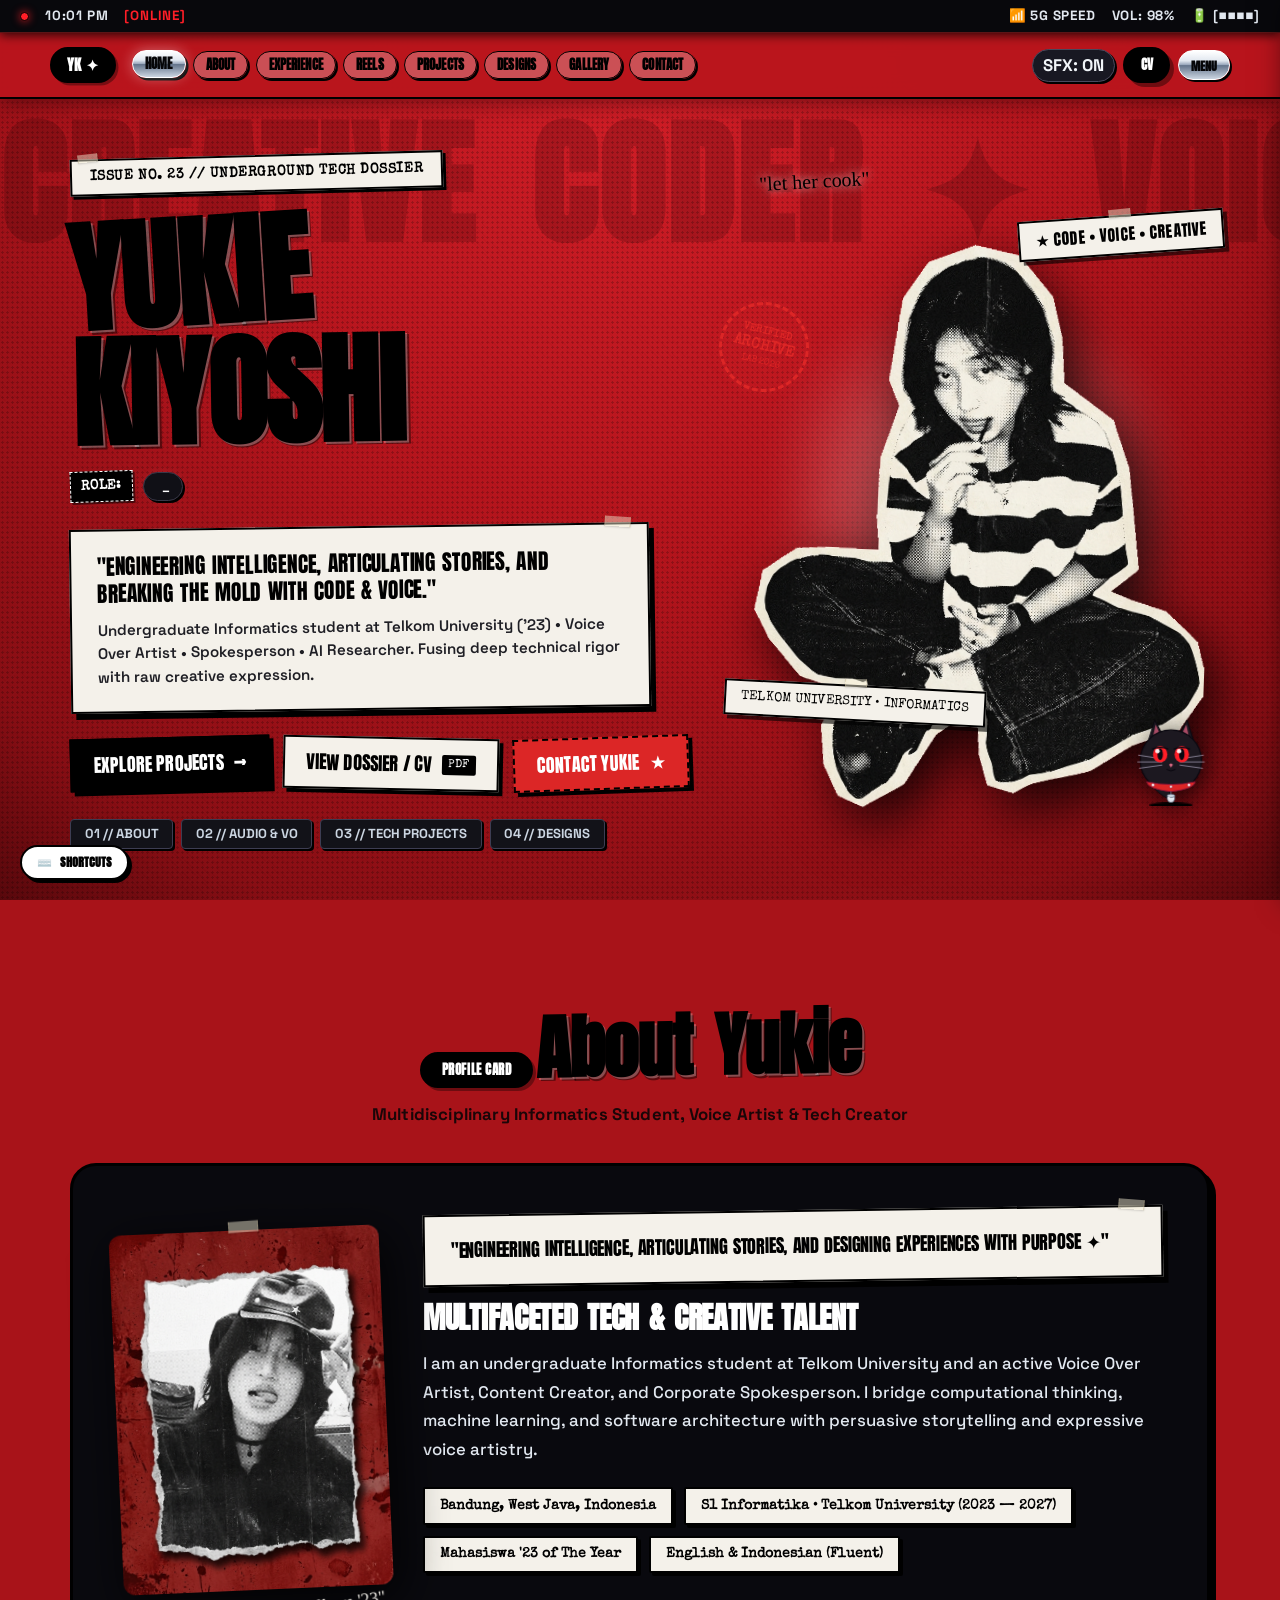
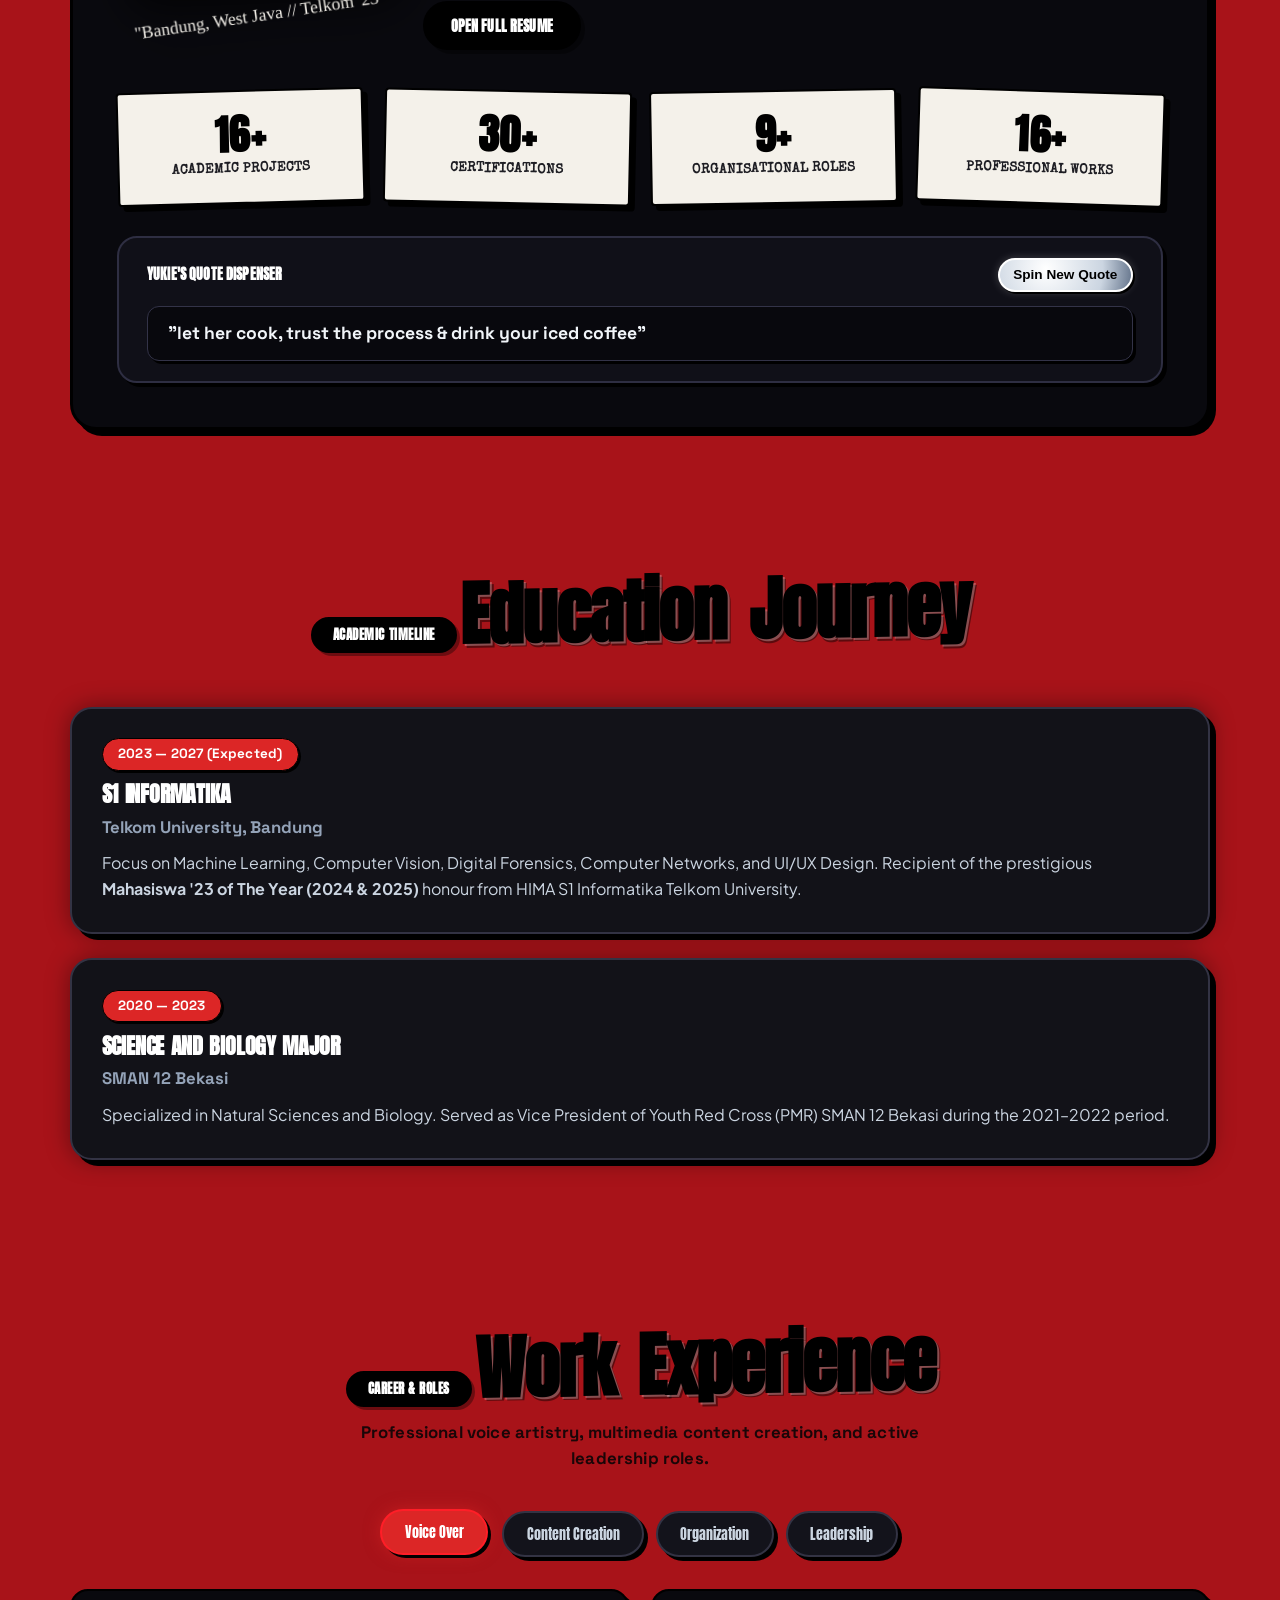
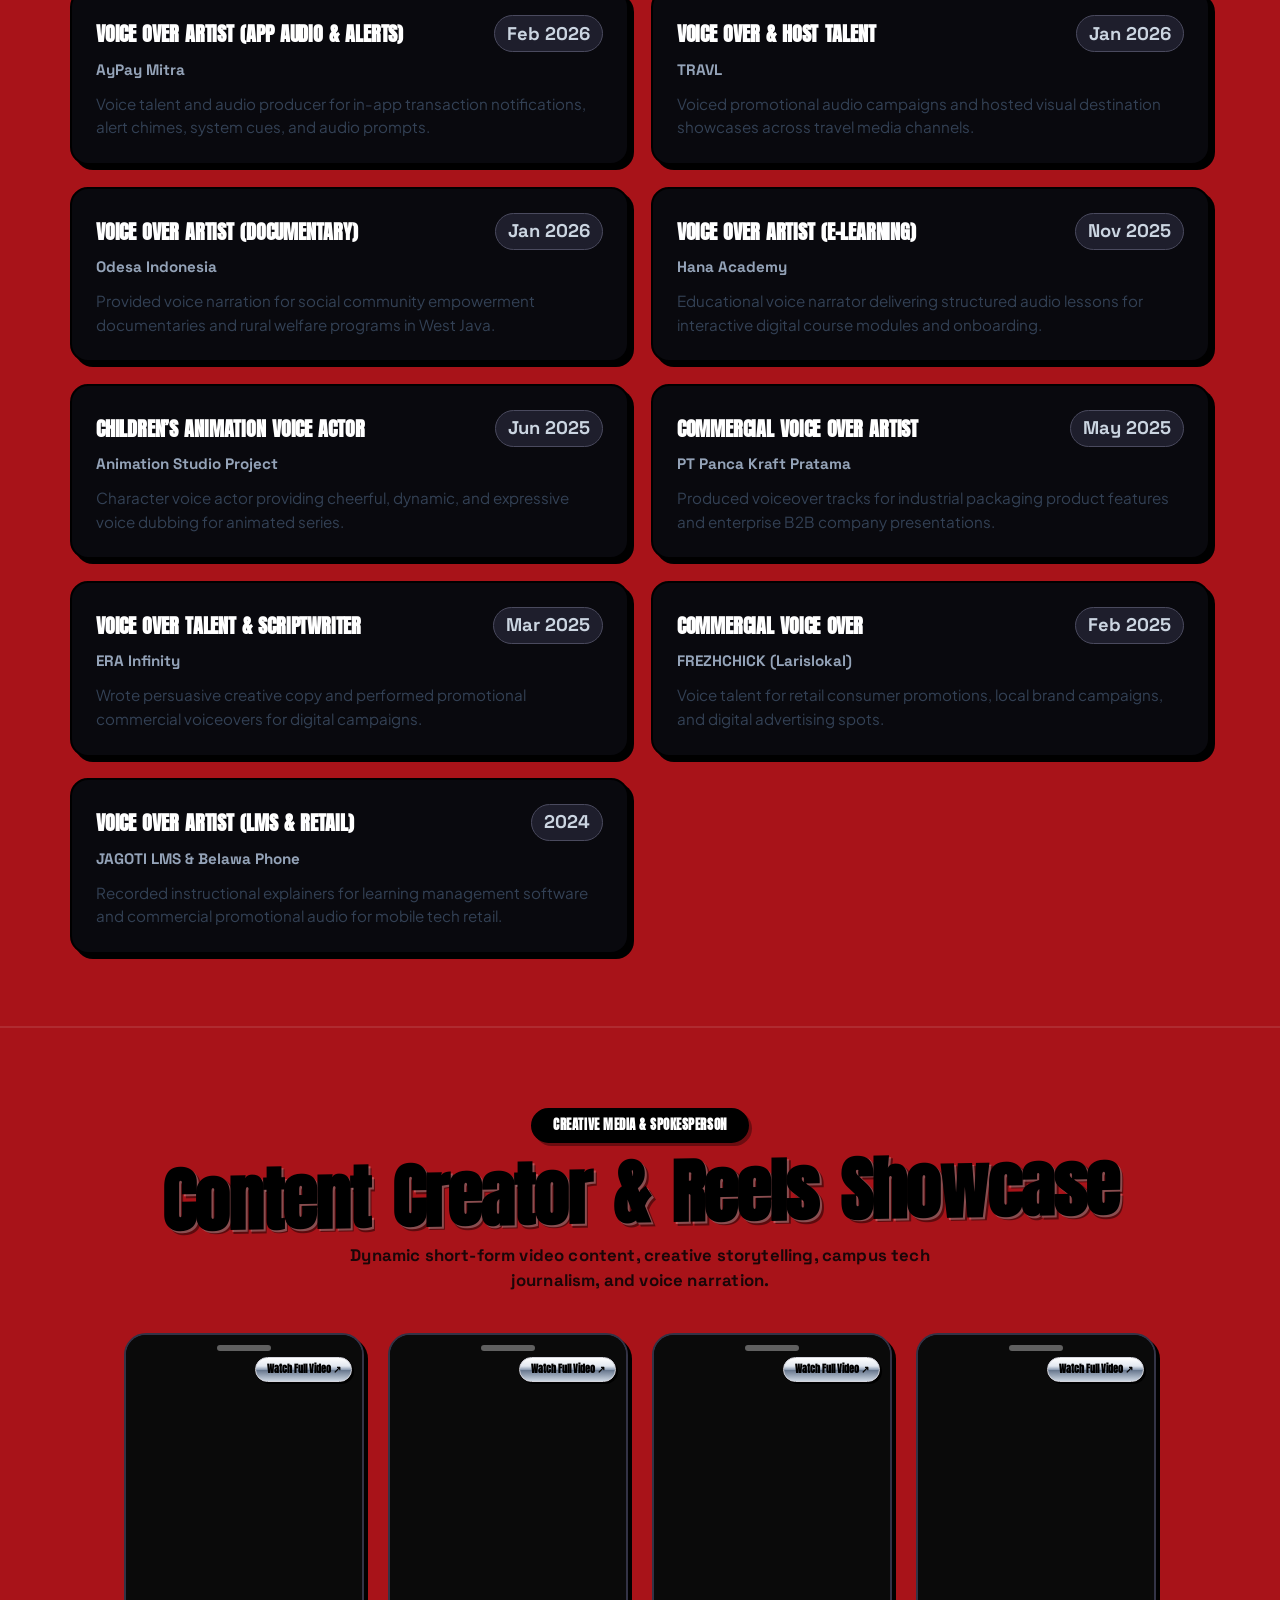
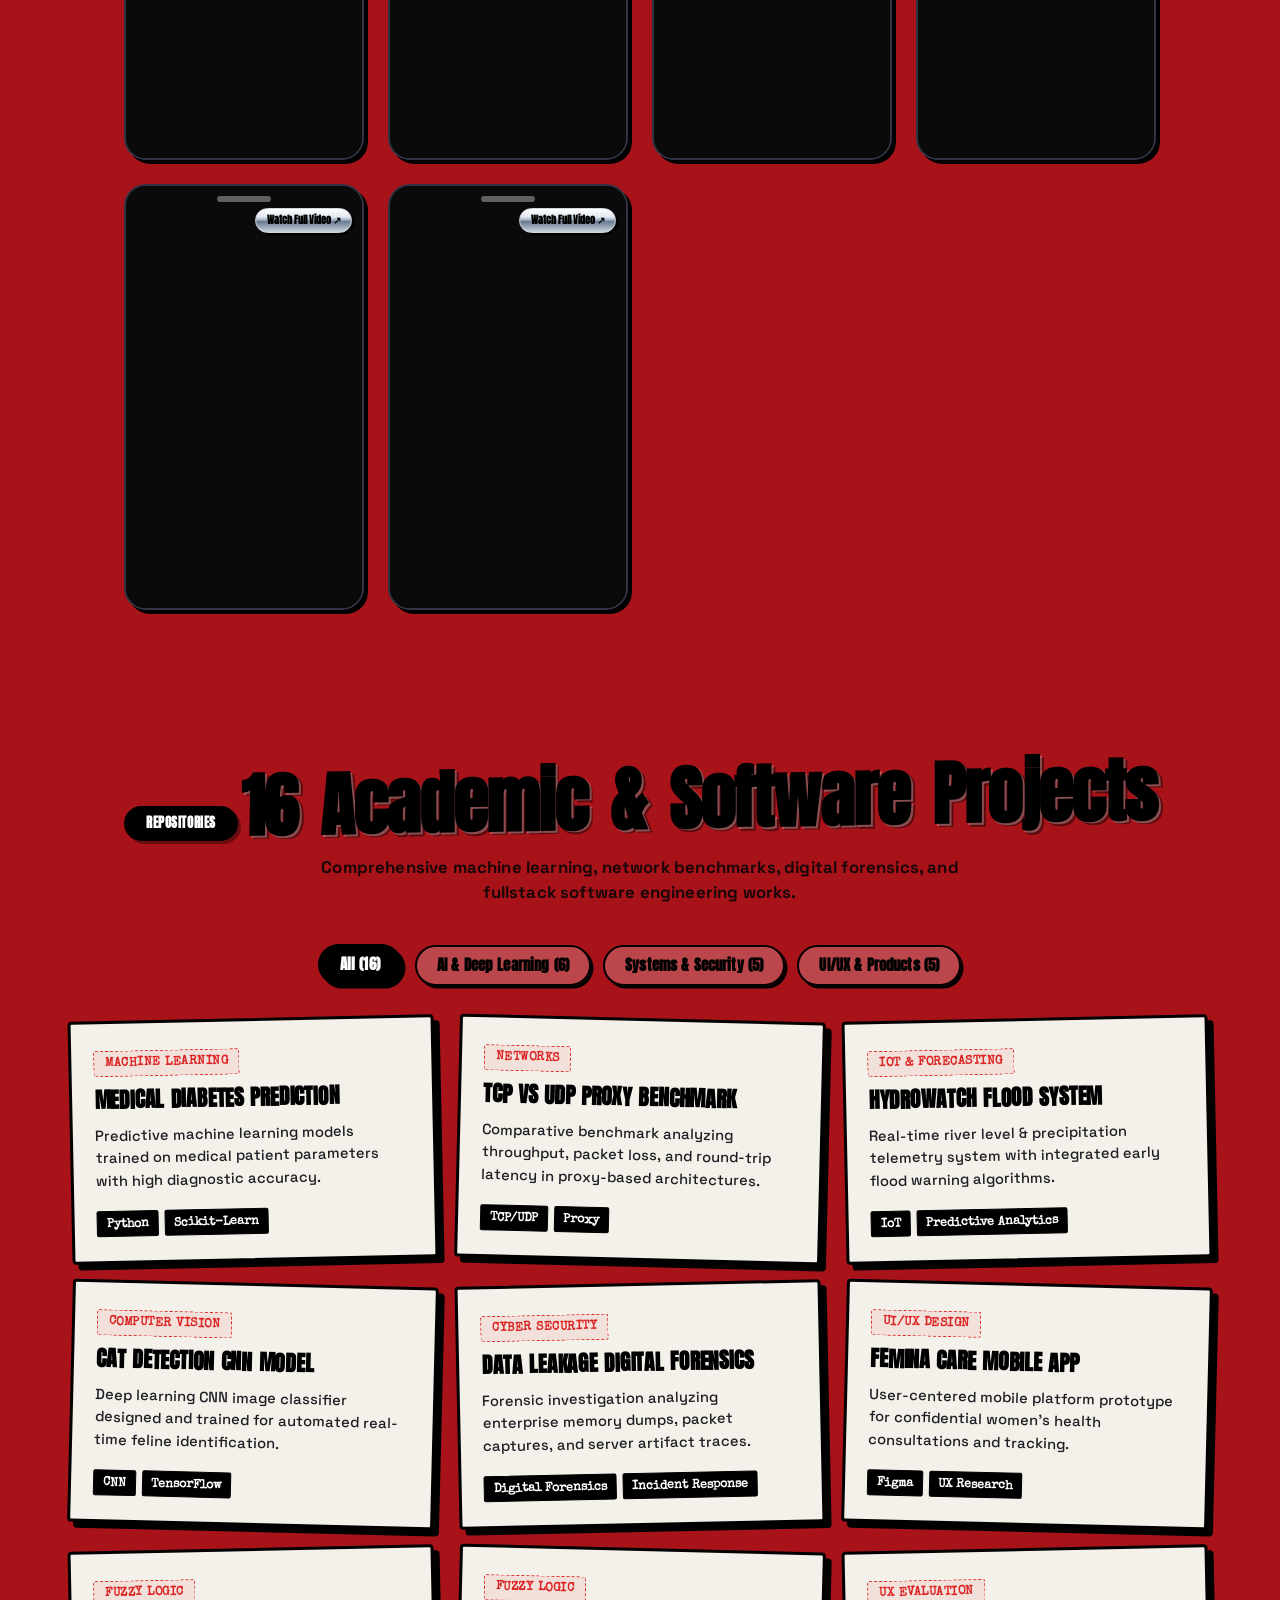
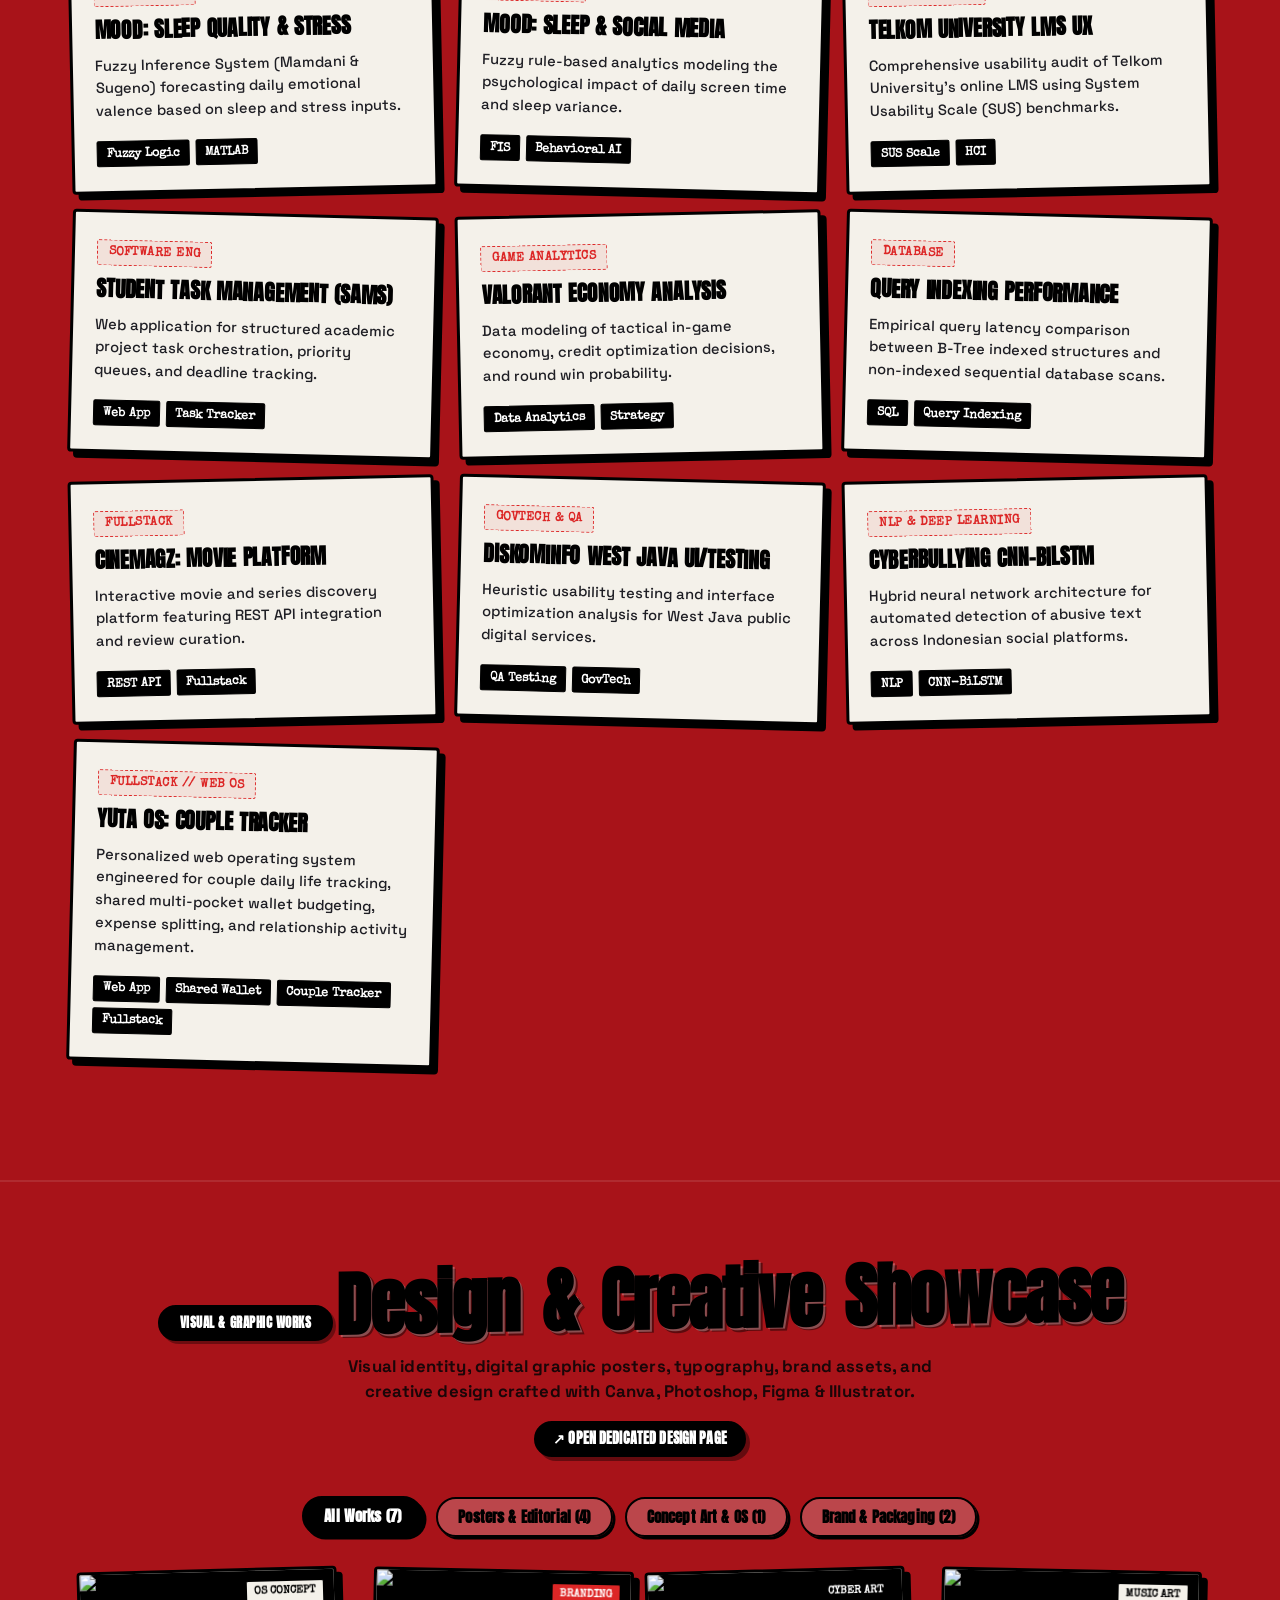
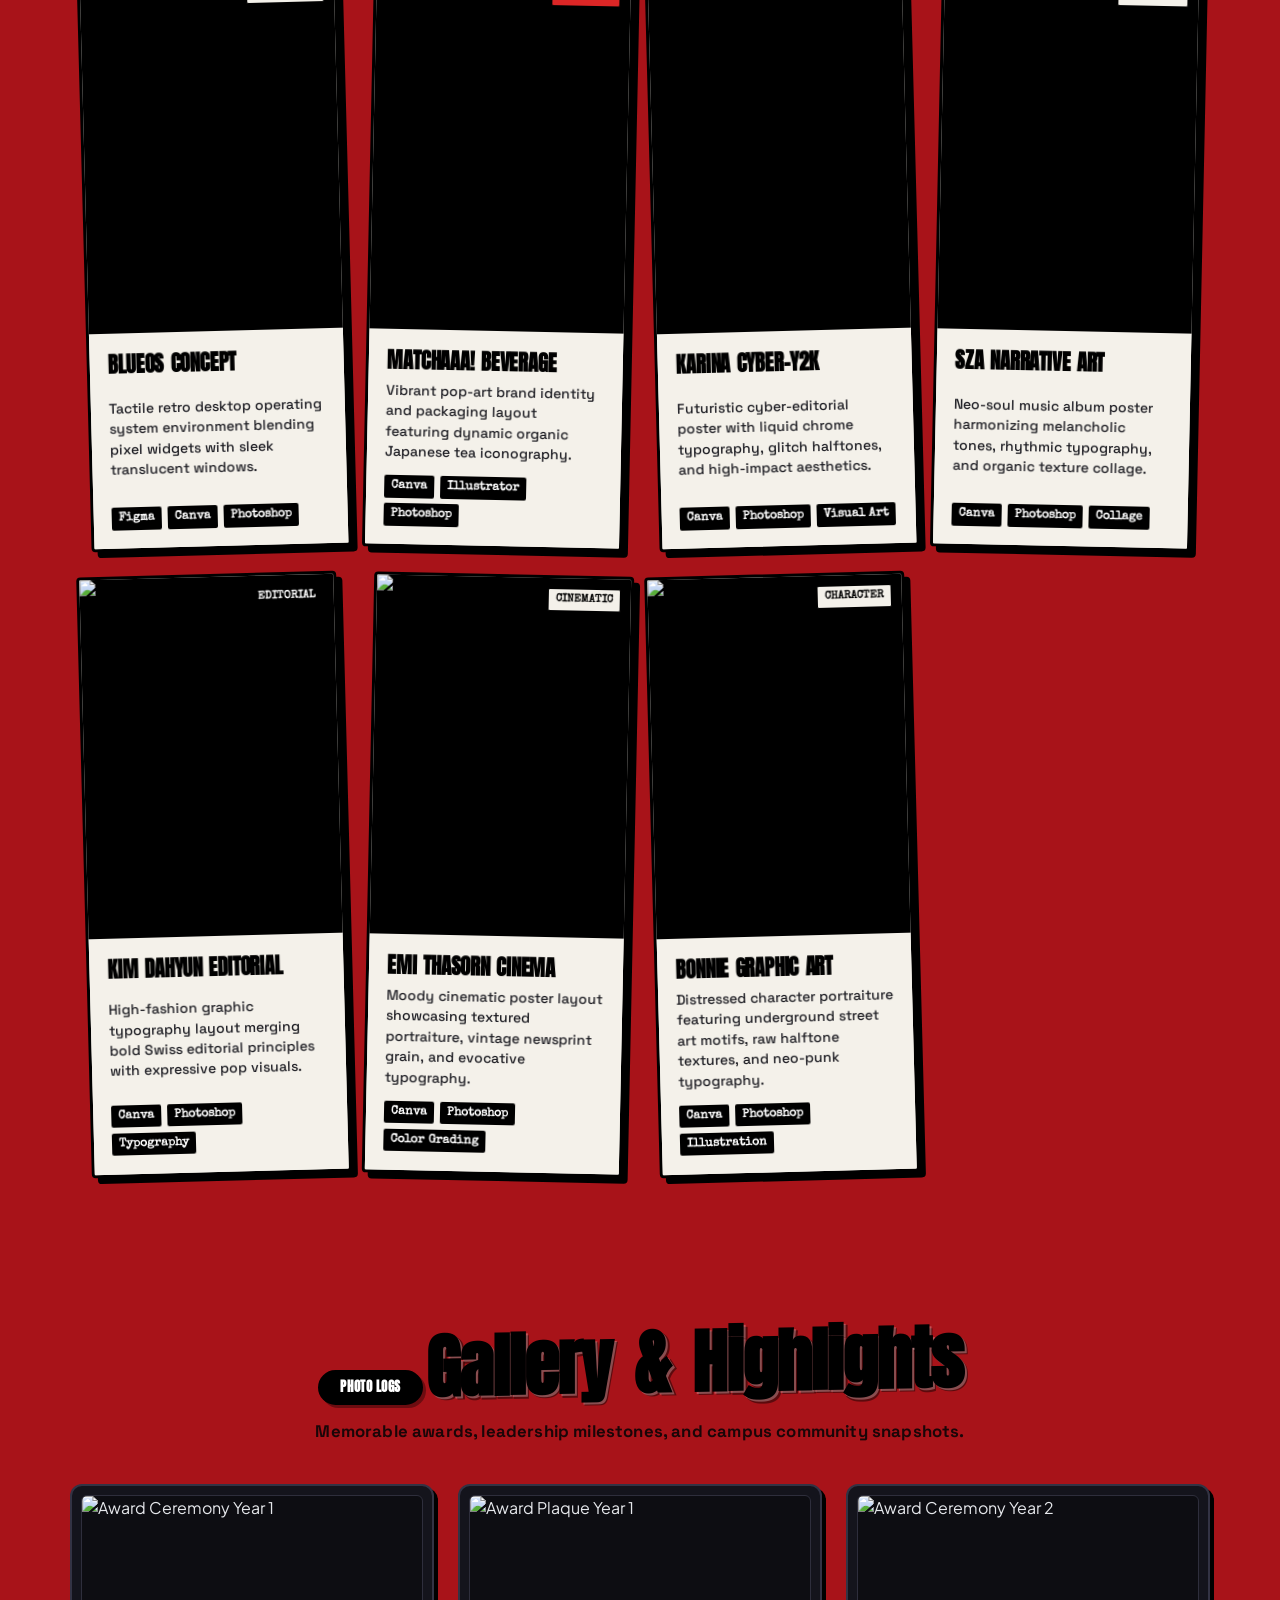
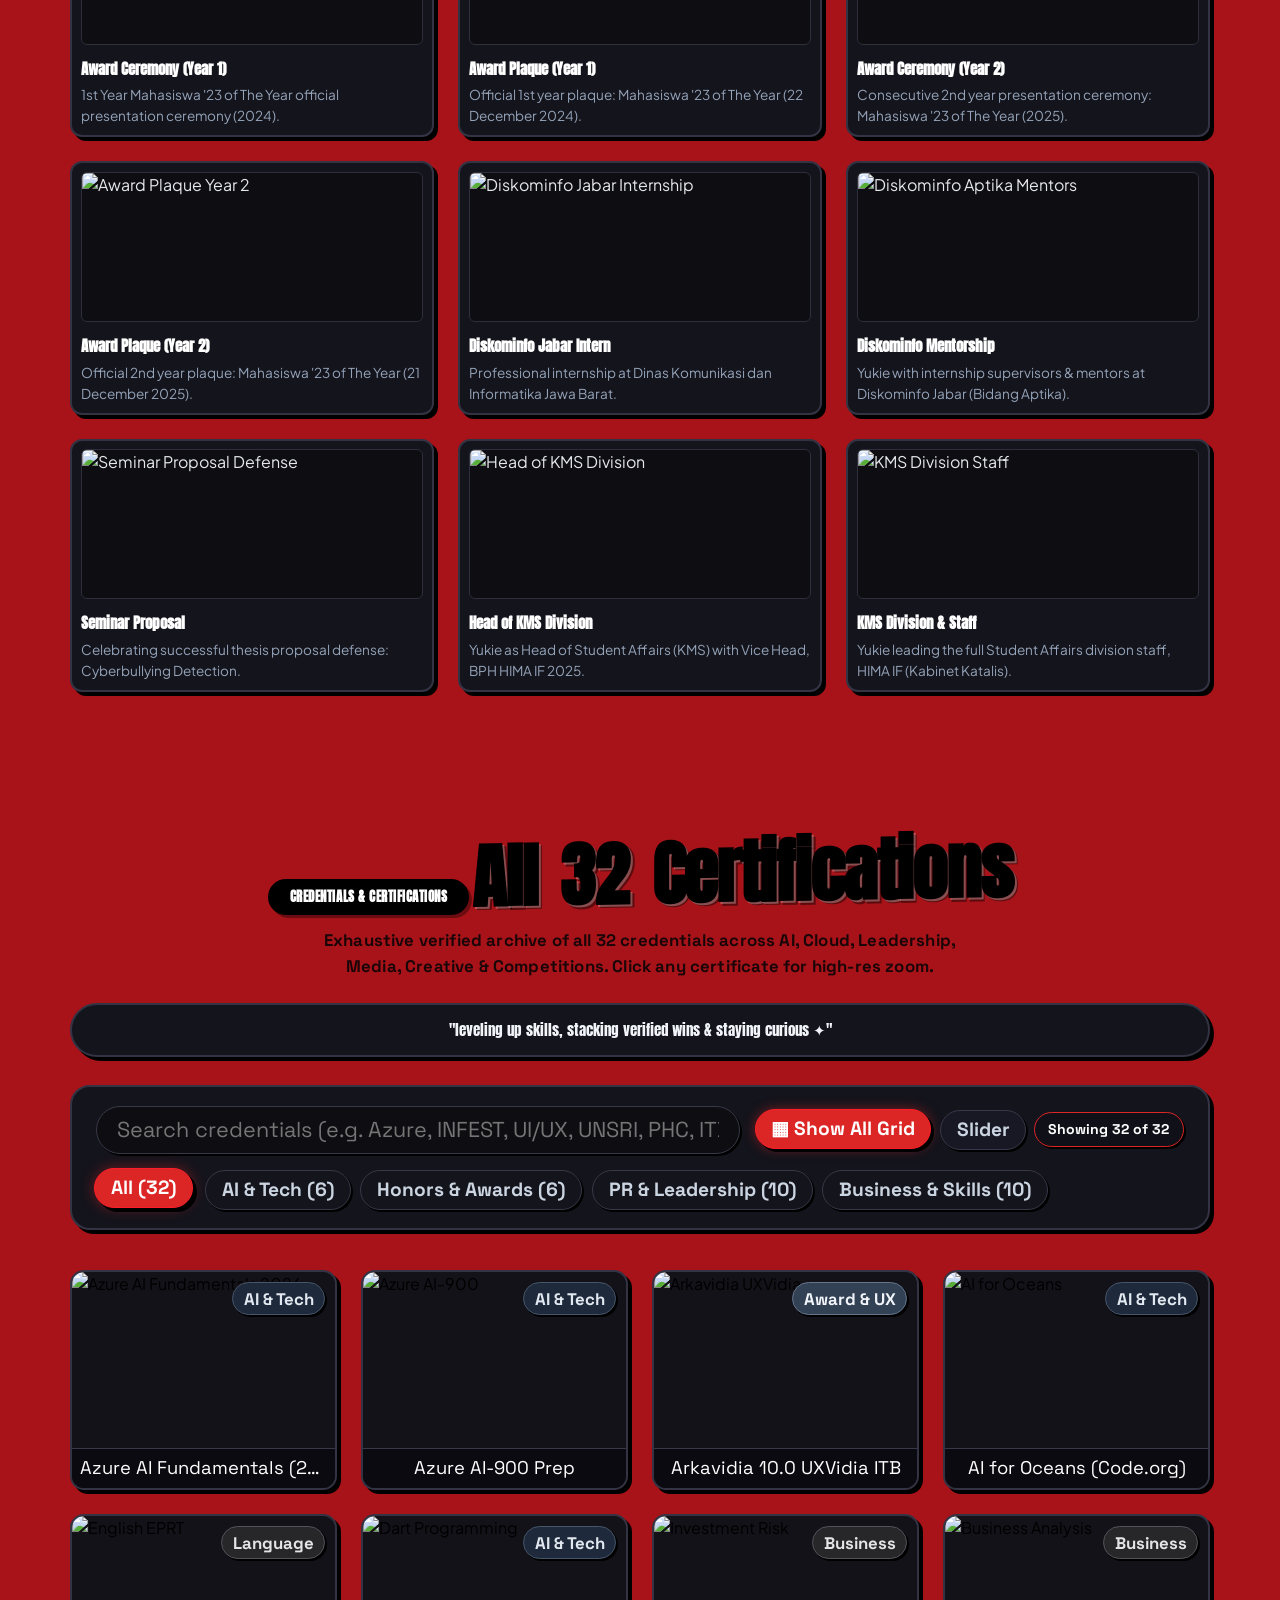
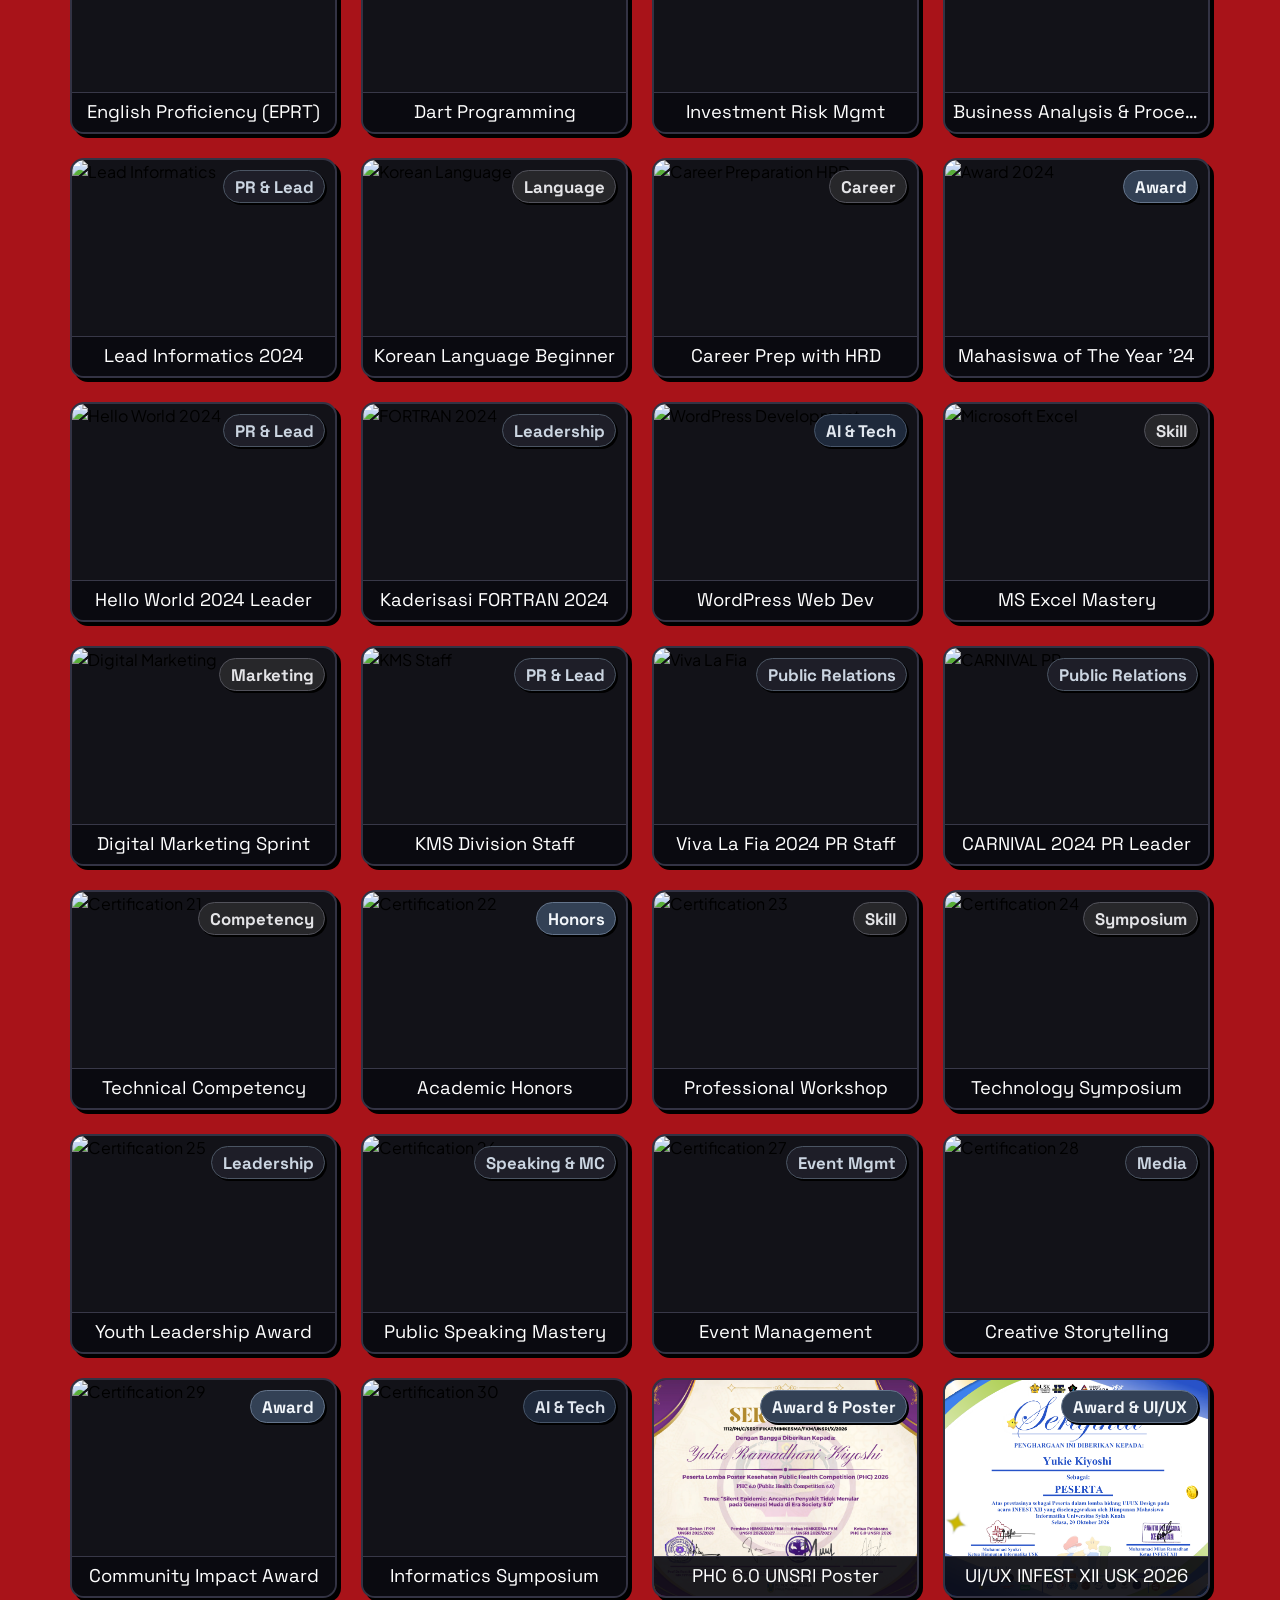
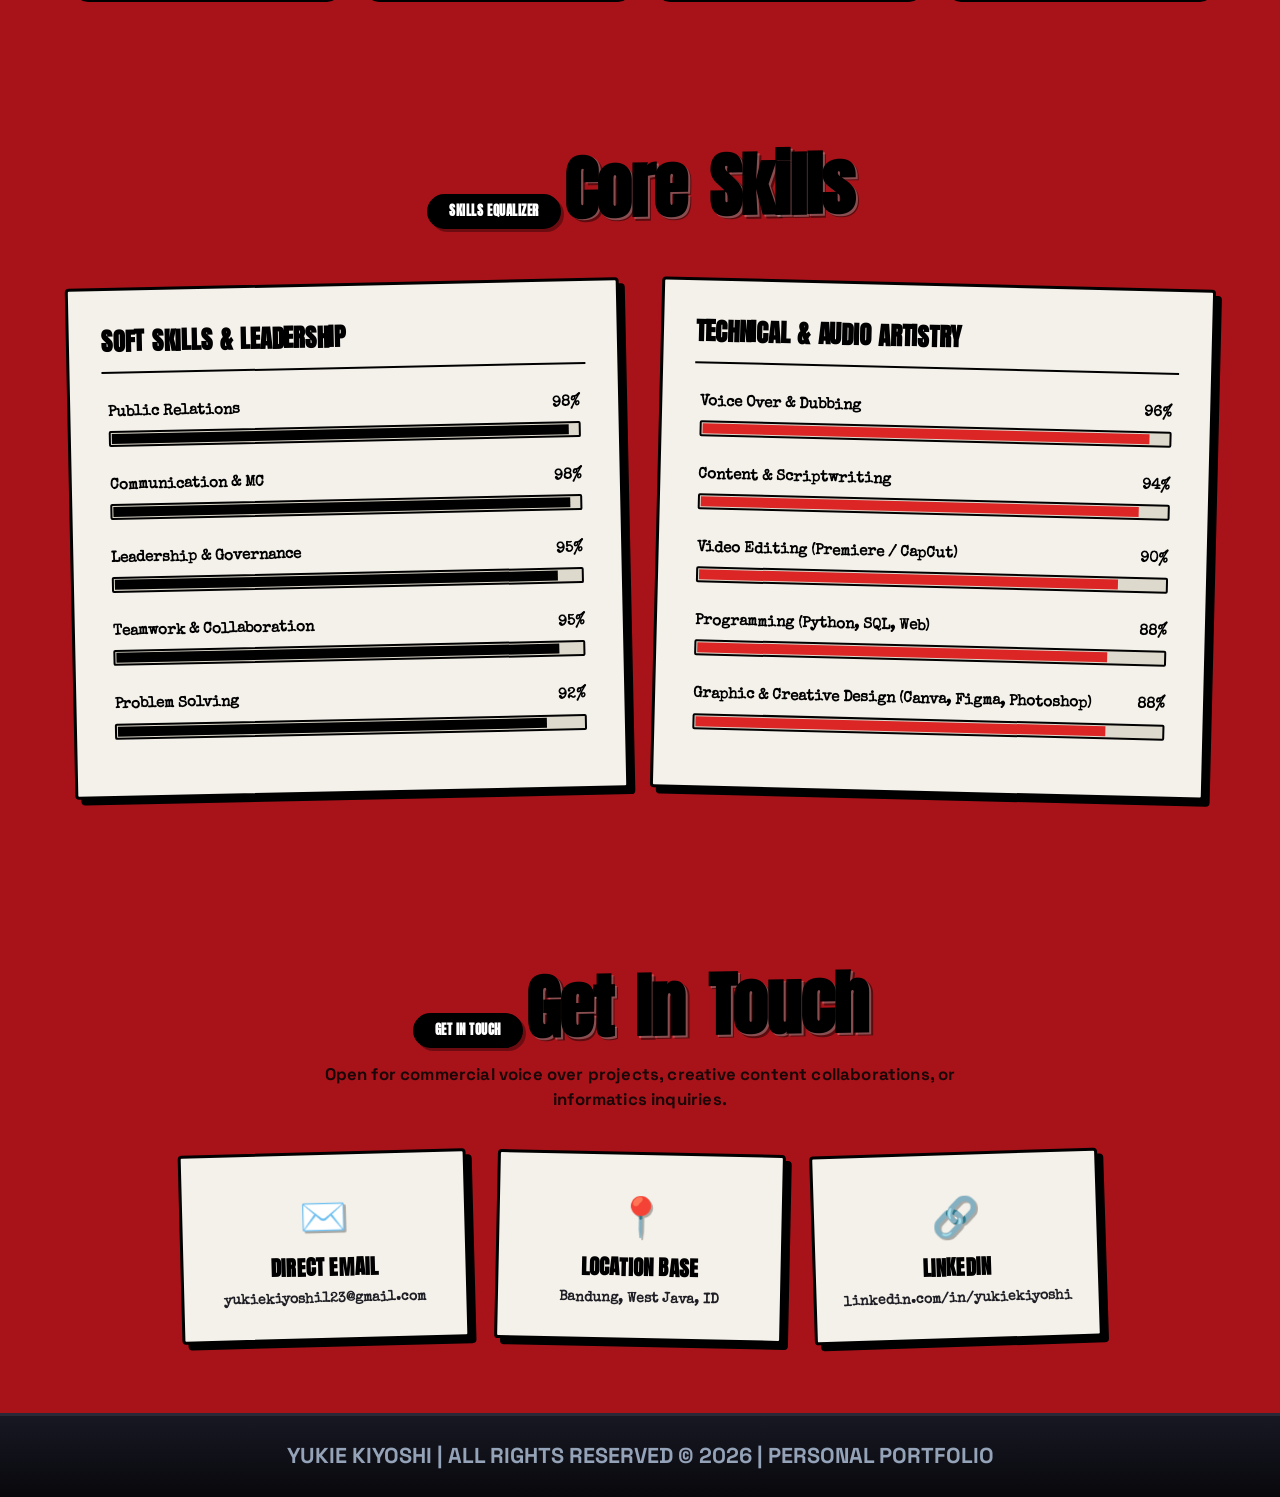
==== commit ea9b7d20: "Update hero tag to CODE • VOICE • CREATIVE and add INFEST XII UI/UX cert" ====
--- a/index.html
+++ b/index.html
@@ -112,7 +112,7 @@
         <span class="sidebar-link-badge">PAGE</span>
       </a>
       <a href="#gallery" class="sidebar-link"><span>Photo Logs & Milestones</span></a>
-      <a href="#certificates" class="sidebar-link"><span>Certifications (33)</span></a>
+      <a href="#certificates" class="sidebar-link"><span>Certifications (32)</span></a>
       <a href="#skills" class="sidebar-link"><span>Technical Skills</span></a>
       <a href="#contact" class="sidebar-link"><span>Get in Touch</span></a>
     </div>
@@ -223,7 +223,7 @@
             <!-- Overlapping Tilted Paper Labels Pasted on the Collage -->
             <div class="punk-paper-tag tag-award">
               <span class="tape-strip top-center"></span>
-              ★ MAHASISWA '23 OF THE YEAR
+              ★ CODE • VOICE • CREATIVE
             </div>
 
             <div class="punk-paper-tag tag-sub">
@@ -1387,8 +1387,8 @@
     <div class="container">
       <div style="text-align: center; margin-bottom: 1.5rem;">
         <div class="section-badge-pill">CREDENTIALS & CERTIFICATIONS</div>
-        <h2 class="section-title">All 31 Certifications</h2>
-        <p class="section-subtitle">Exhaustive verified archive of all 31 credentials across AI, Cloud, Leadership, Media, Creative & Competitions. Click any certificate for high-res zoom.</p>
+        <h2 class="section-title">All 32 Certifications</h2>
+        <p class="section-subtitle">Exhaustive verified archive of all 32 credentials across AI, Cloud, Leadership, Media, Creative & Competitions. Click any certificate for high-res zoom.</p>
       </div>
 
       <div class="cert-quote-box">
@@ -1398,19 +1398,19 @@
       <!-- Interactive Controls: Filter Pills, Search Bar, View Switcher & Live Counter -->
       <div class="cert-controls-bar">
         <div class="cert-search-row">
-          <input type="text" id="certSearchInput" class="cert-search-box" placeholder="Search credentials (e.g. Azure, UNSRI, PHC, ITB, Dart, PR, Excel, Award)...">
+          <input type="text" id="certSearchInput" class="cert-search-box" placeholder="Search credentials (e.g. Azure, INFEST, UI/UX, UNSRI, PHC, ITB, Dart, PR, Excel, Award)...">
           
           <div class="cert-view-toggles">
-            <button class="view-switch-btn active" id="certGridViewBtn" title="Show all 31 in grid">▦ Show All Grid</button>
+            <button class="view-switch-btn active" id="certGridViewBtn" title="Show all 32 in grid">▦ Show All Grid</button>
             <button class="view-switch-btn" id="certCarouselViewBtn" title="Switch to slider carousel">Slider</button>
-            <div class="cert-counter-badge" id="certCounter">Showing 31 of 31</div>
+            <div class="cert-counter-badge" id="certCounter">Showing 32 of 32</div>
           </div>
         </div>
 
         <div class="cert-filter-row">
-          <button class="cert-filter-pill active" data-filter="all">All (31)</button>
+          <button class="cert-filter-pill active" data-filter="all">All (32)</button>
           <button class="cert-filter-pill" data-filter="tech">AI & Tech (6)</button>
-          <button class="cert-filter-pill" data-filter="awards">Honors & Awards (5)</button>
+          <button class="cert-filter-pill" data-filter="awards">Honors & Awards (6)</button>
           <button class="cert-filter-pill" data-filter="pr">PR & Leadership (10)</button>
           <button class="cert-filter-pill" data-filter="business">Business & Skills (10)</button>
         </div>
@@ -1636,6 +1636,13 @@
             <img src="assets/Certificates/phc-unsri-poster-cert-2026.png" alt="Sertifikat PHC 6.0 UNSRI 2026">
             <div class="cert-badge-tag awards">Award & Poster</div>
             <div class="cert-hover-tag">PHC 6.0 UNSRI Poster</div>
+          </div>
+
+          <!-- 32 -->
+          <div class="cert-item-card" data-category="awards" data-keywords="infest xii 12 universitas syiah kuala usk ui ux design competition peserta lomba 2026 himpunan mahasiswa informatika kabinet aksara figma prototype" data-zoom-src="assets/Certificates/infest-xii-uiux-cert-2026.png" data-zoom-cap="Peserta Lomba Bidang UI/UX Design INFEST XII — Himpunan Mahasiswa Informatika Universitas Syiah Kuala (USK) 2026">
+            <img src="assets/Certificates/infest-xii-uiux-cert-2026.png" alt="Sertifikat Peserta UI/UX Design INFEST XII USK 2026">
+            <div class="cert-badge-tag awards">Award & UI/UX</div>
+            <div class="cert-hover-tag">UI/UX INFEST XII USK 2026</div>
           </div>
         </div>
 
@@ -1982,13 +1989,14 @@
         <!-- Awarding -->
         <div class="resume-section-heading">Honors & Awarding</div>
         <ul style="padding-left: 1.25rem; line-height: 1.8; font-size: 0.95rem; color: #1e293b;">
+          <li><strong>Peserta Lomba Bidang UI/UX Design INFEST XII (2026)</strong> — Himpunan Mahasiswa Informatika Universitas Syiah Kuala (USK)</li>
           <li><strong>Peserta Lomba Poster Kesehatan PHC 6.0 (2026)</strong> — FKM Universitas Sriwijaya (Tema: "Silent Epidemic: PTM pada Generasi Muda")</li>
           <li><strong>Mahasiswa '23 Of The Year (2025)</strong> — HIMA S1 Informatika Telkom University (Recognized for outstanding academic, organizational & creative leadership)</li>
           <li><strong>Mahasiswa '23 Of The Year (2024)</strong> — HIMA S1 Informatika Telkom University | Dec 2024</li>
         </ul>
 
-        <!-- Complete List of ALL 31 Certifications -->
-        <div class="resume-section-heading">All 31 Certifications & Credentials</div>
+        <!-- Complete List of ALL 32 Certifications -->
+        <div class="resume-section-heading">All 32 Certifications & Credentials</div>
         <div class="resume-certs-2col">
           <div class="resume-cert-item">
             <div class="rc-num">01.</div>
@@ -2235,6 +2243,14 @@
             <div>
               <strong>Peserta Lomba Poster Kesehatan Public Health Competition (PHC 6.0)</strong><br>
               <span class="rc-issuer">HIMKESMA FKM Universitas Sriwijaya • 2026</span>
+            </div>
+          </div>
+
+          <div class="resume-cert-item">
+            <div class="rc-num">32.</div>
+            <div>
+              <strong>Participant of UI/UX Design Competition — INFEST XII</strong><br>
+              <span class="rc-issuer">Universitas Syiah Kuala (USK) • Oct 2026</span>
             </div>
           </div>
         </div>
--- a/style.css
+++ b/style.css
@@ -2428,7 +2428,7 @@
 }
 
 /* ==========================================================================
-   CERTIFICATES (ALL 30 CERTS & SMOOTH NAVIGATION)
+   CERTIFICATES (ALL 32 CERTS & SMOOTH NAVIGATION)
    ========================================================================== */
 .cert-quote-box {
   background: #14141c;
@@ -2443,7 +2443,7 @@
   color: #f1f5f9;
 }
 
-/* ALL 30 CERTIFICATES CONTROLS & LAYOUTS */
+/* ALL 32 CERTIFICATES CONTROLS & LAYOUTS */
 .cert-controls-bar {
   display: flex;
   flex-direction: column;
@@ -2562,7 +2562,7 @@
   width: 100%;
 }
 
-/* GRID MODE: ALL 30 CERTIFICATES SHOWN ON SCREEN */
+/* GRID MODE: ALL 32 CERTIFICATES SHOWN ON SCREEN */
 .cert-scroll-track.grid-mode {
   display: grid;
   grid-template-columns: repeat(auto-fill, minmax(260px, 1fr));
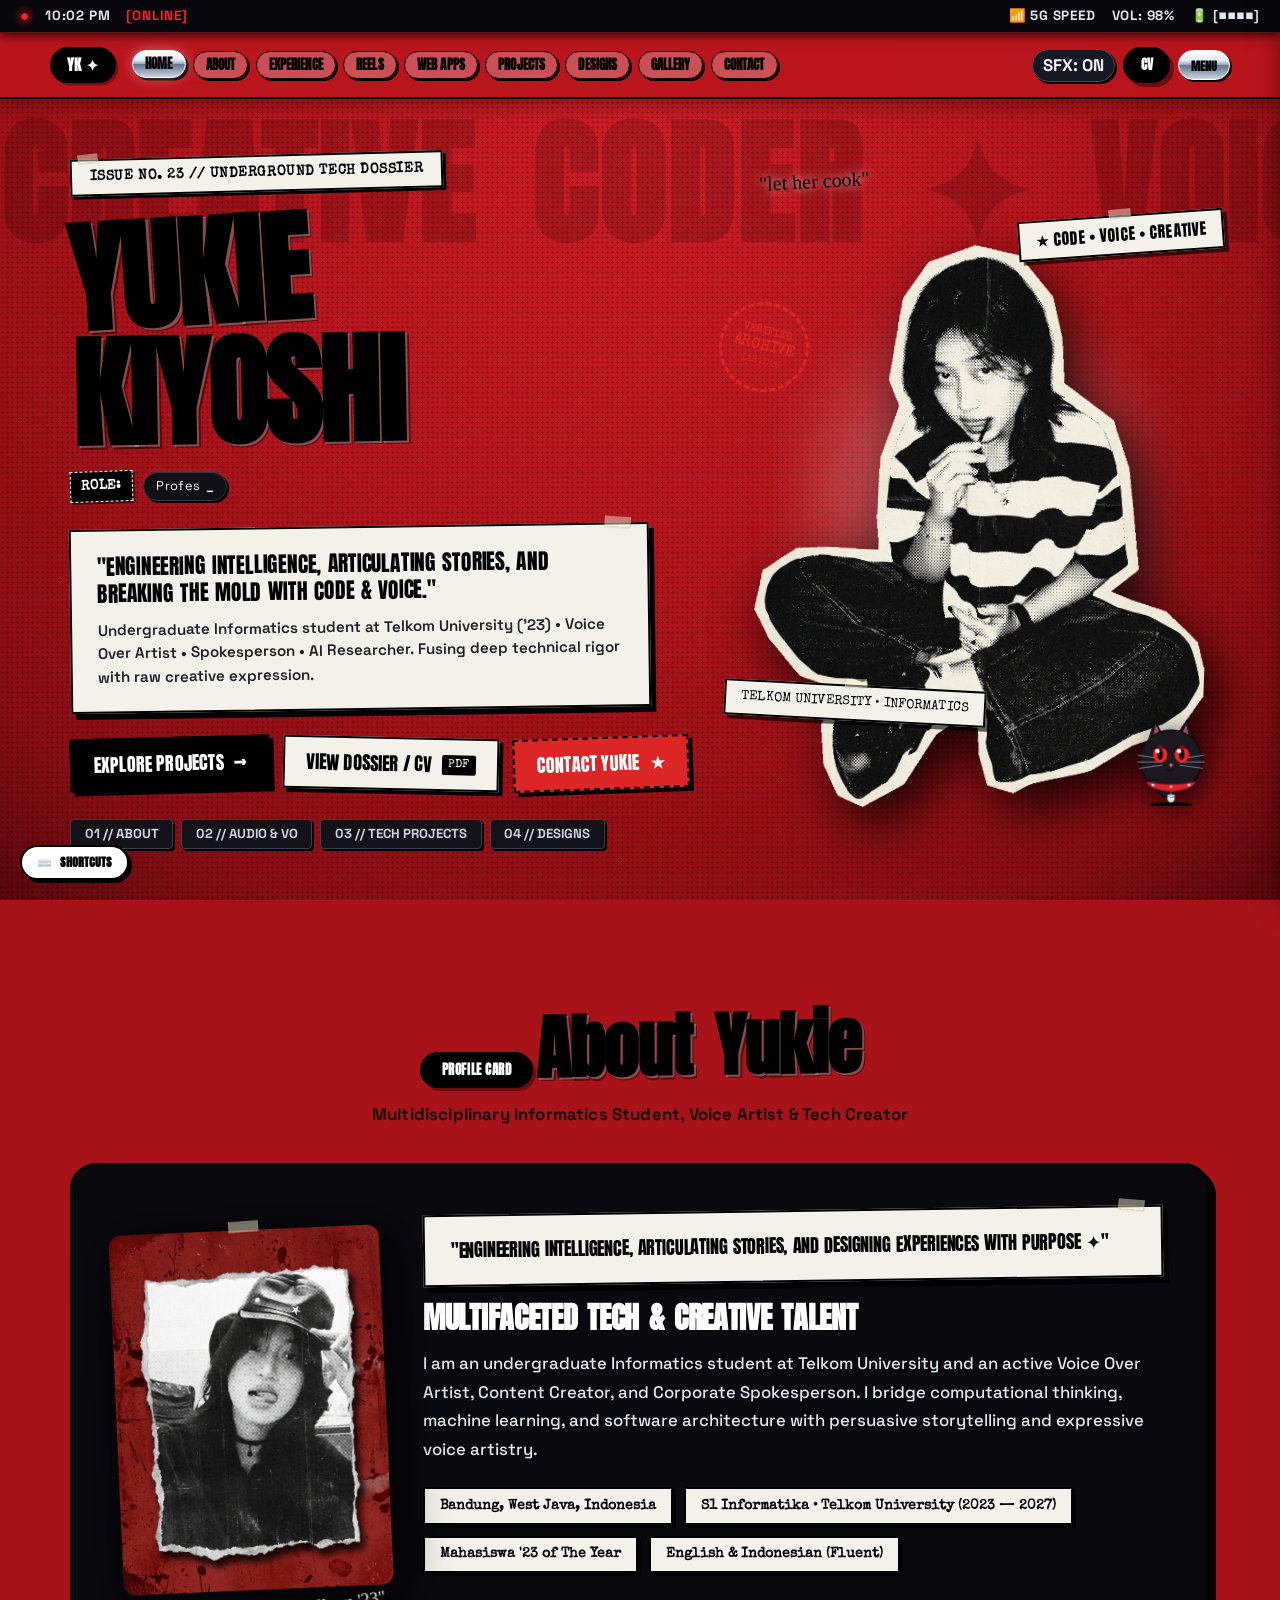
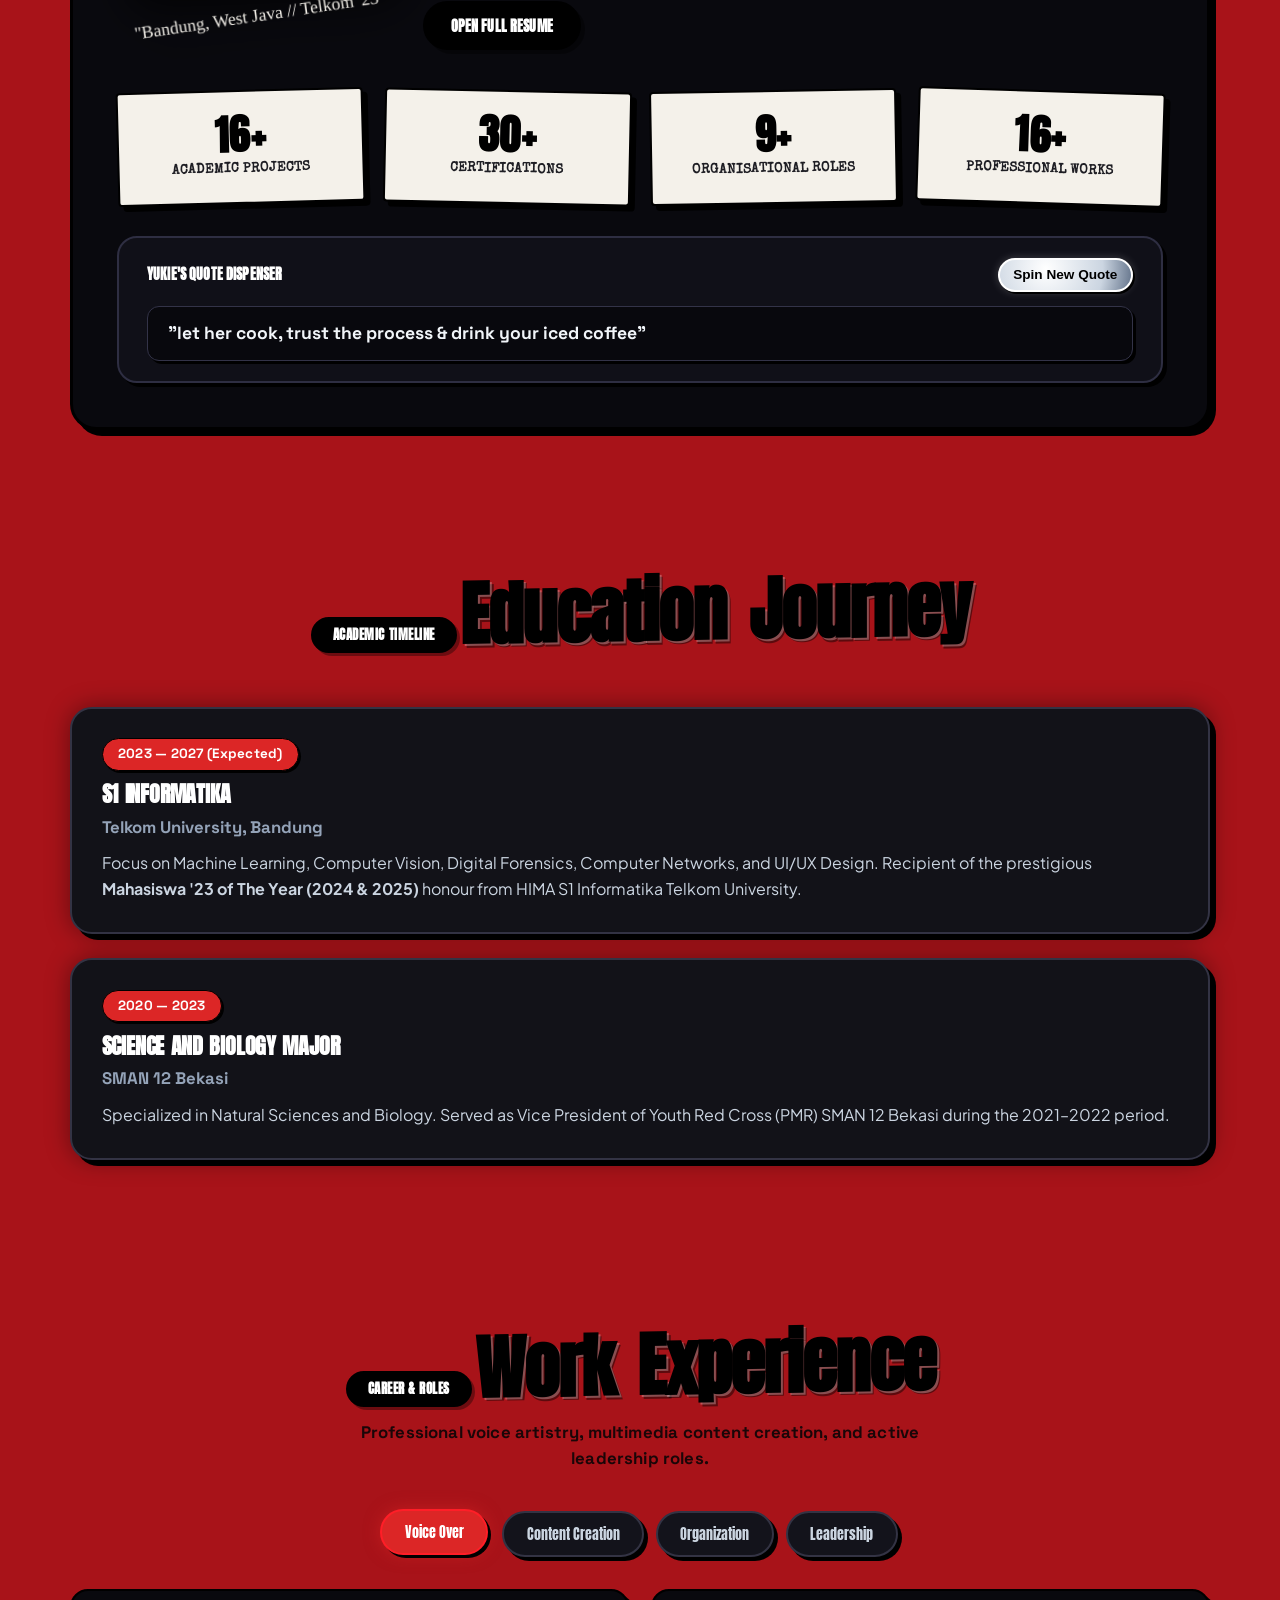
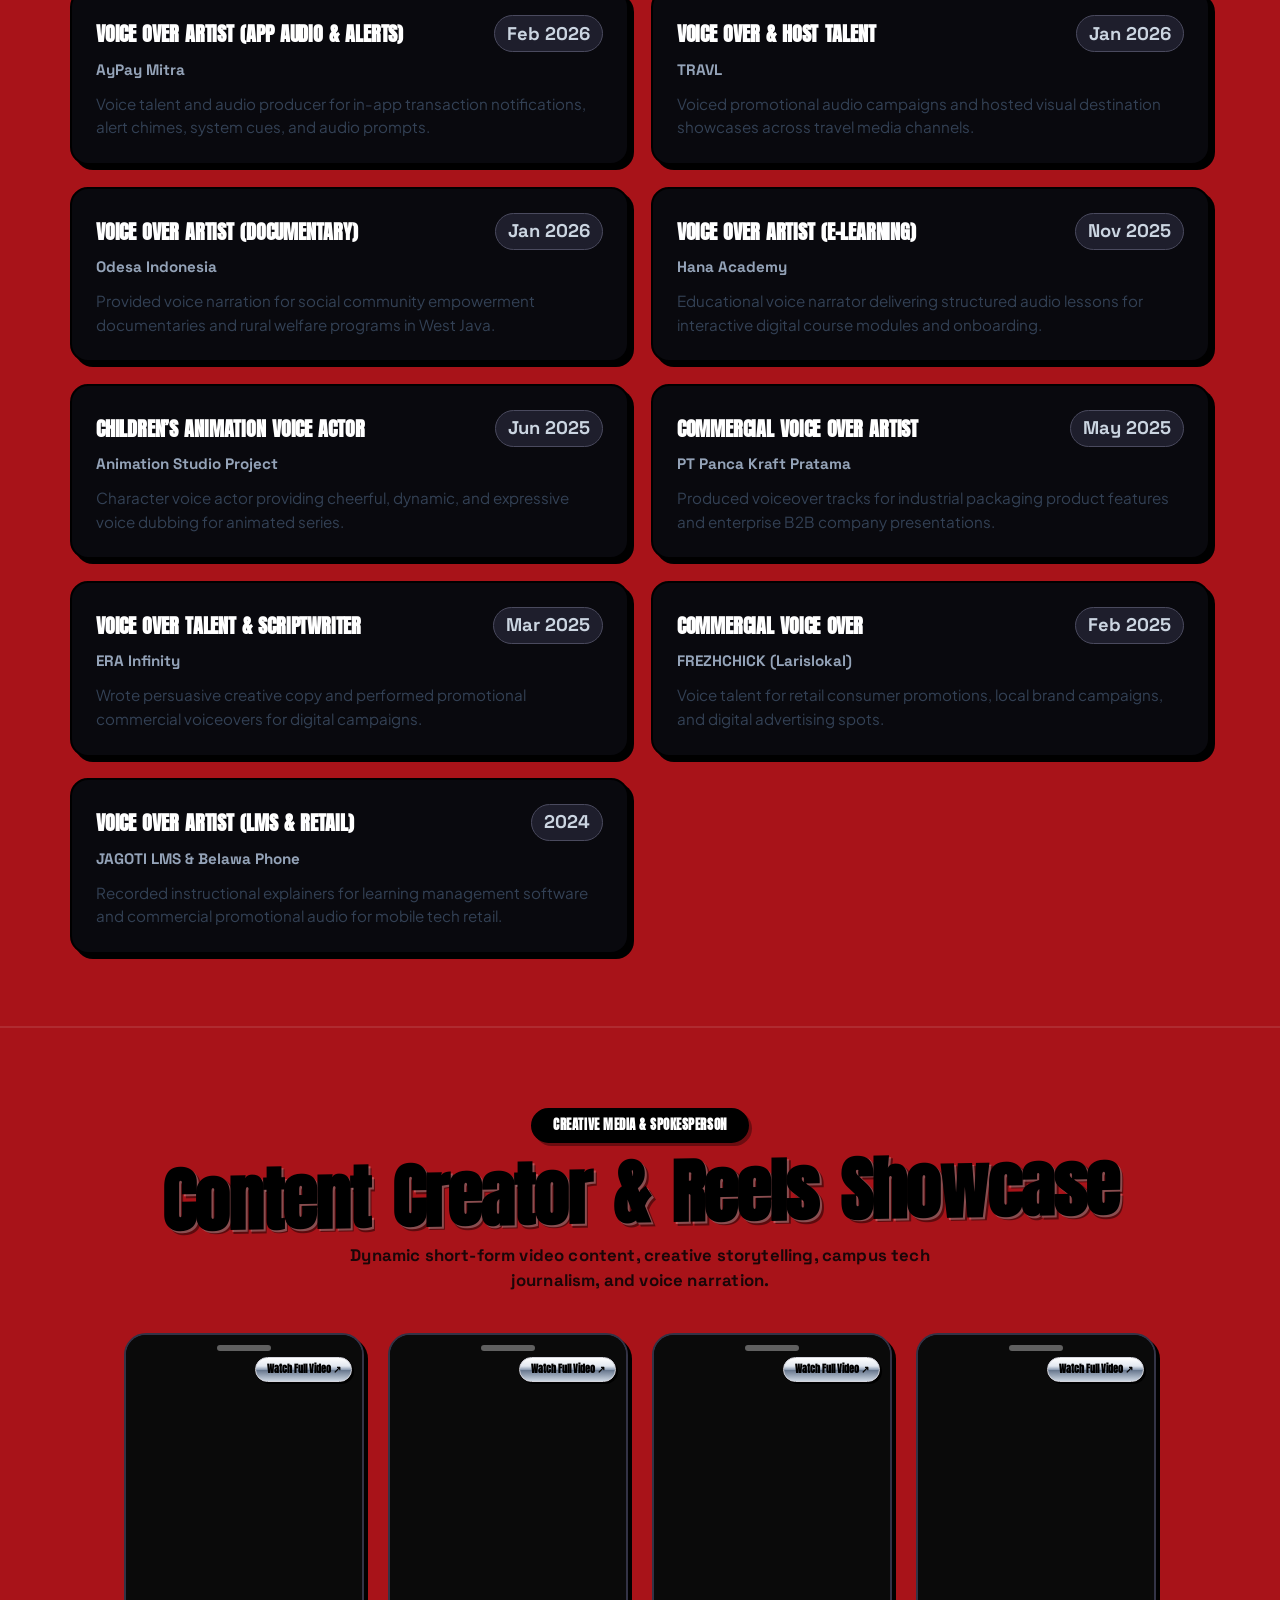
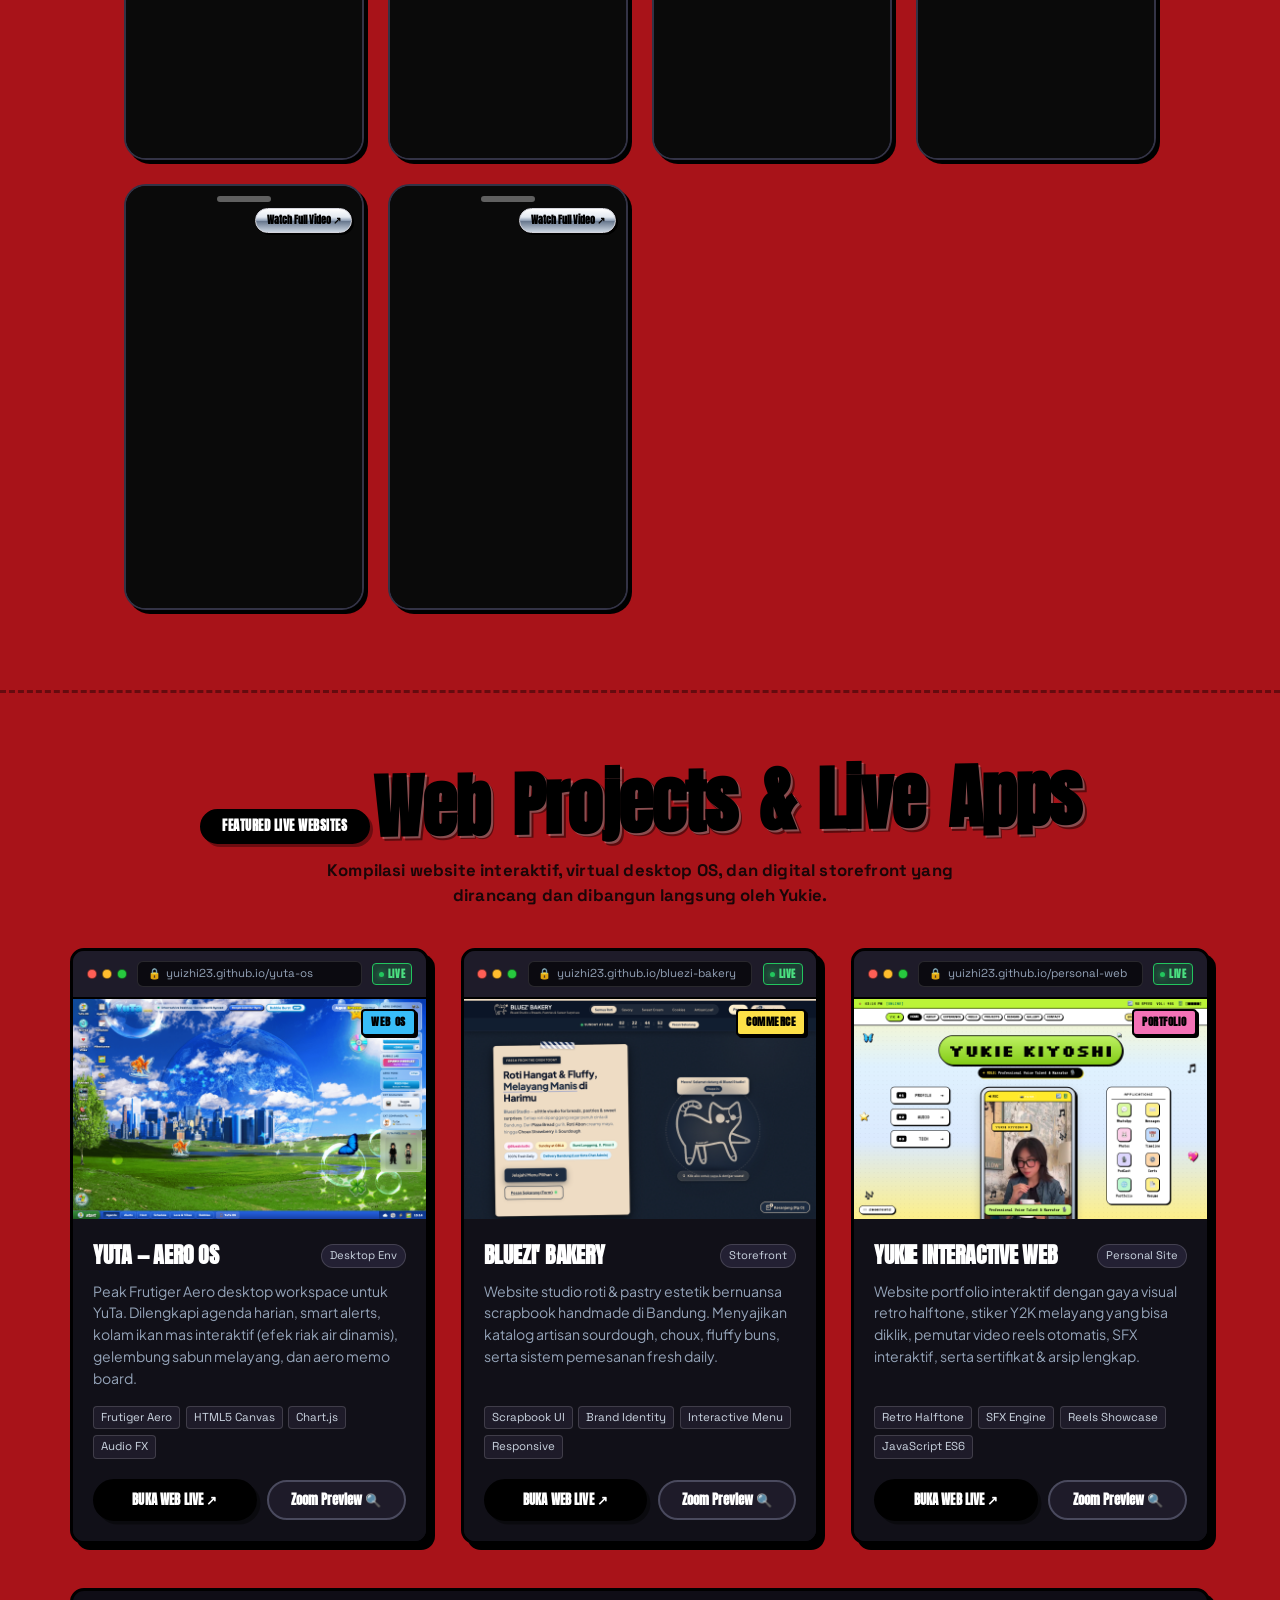
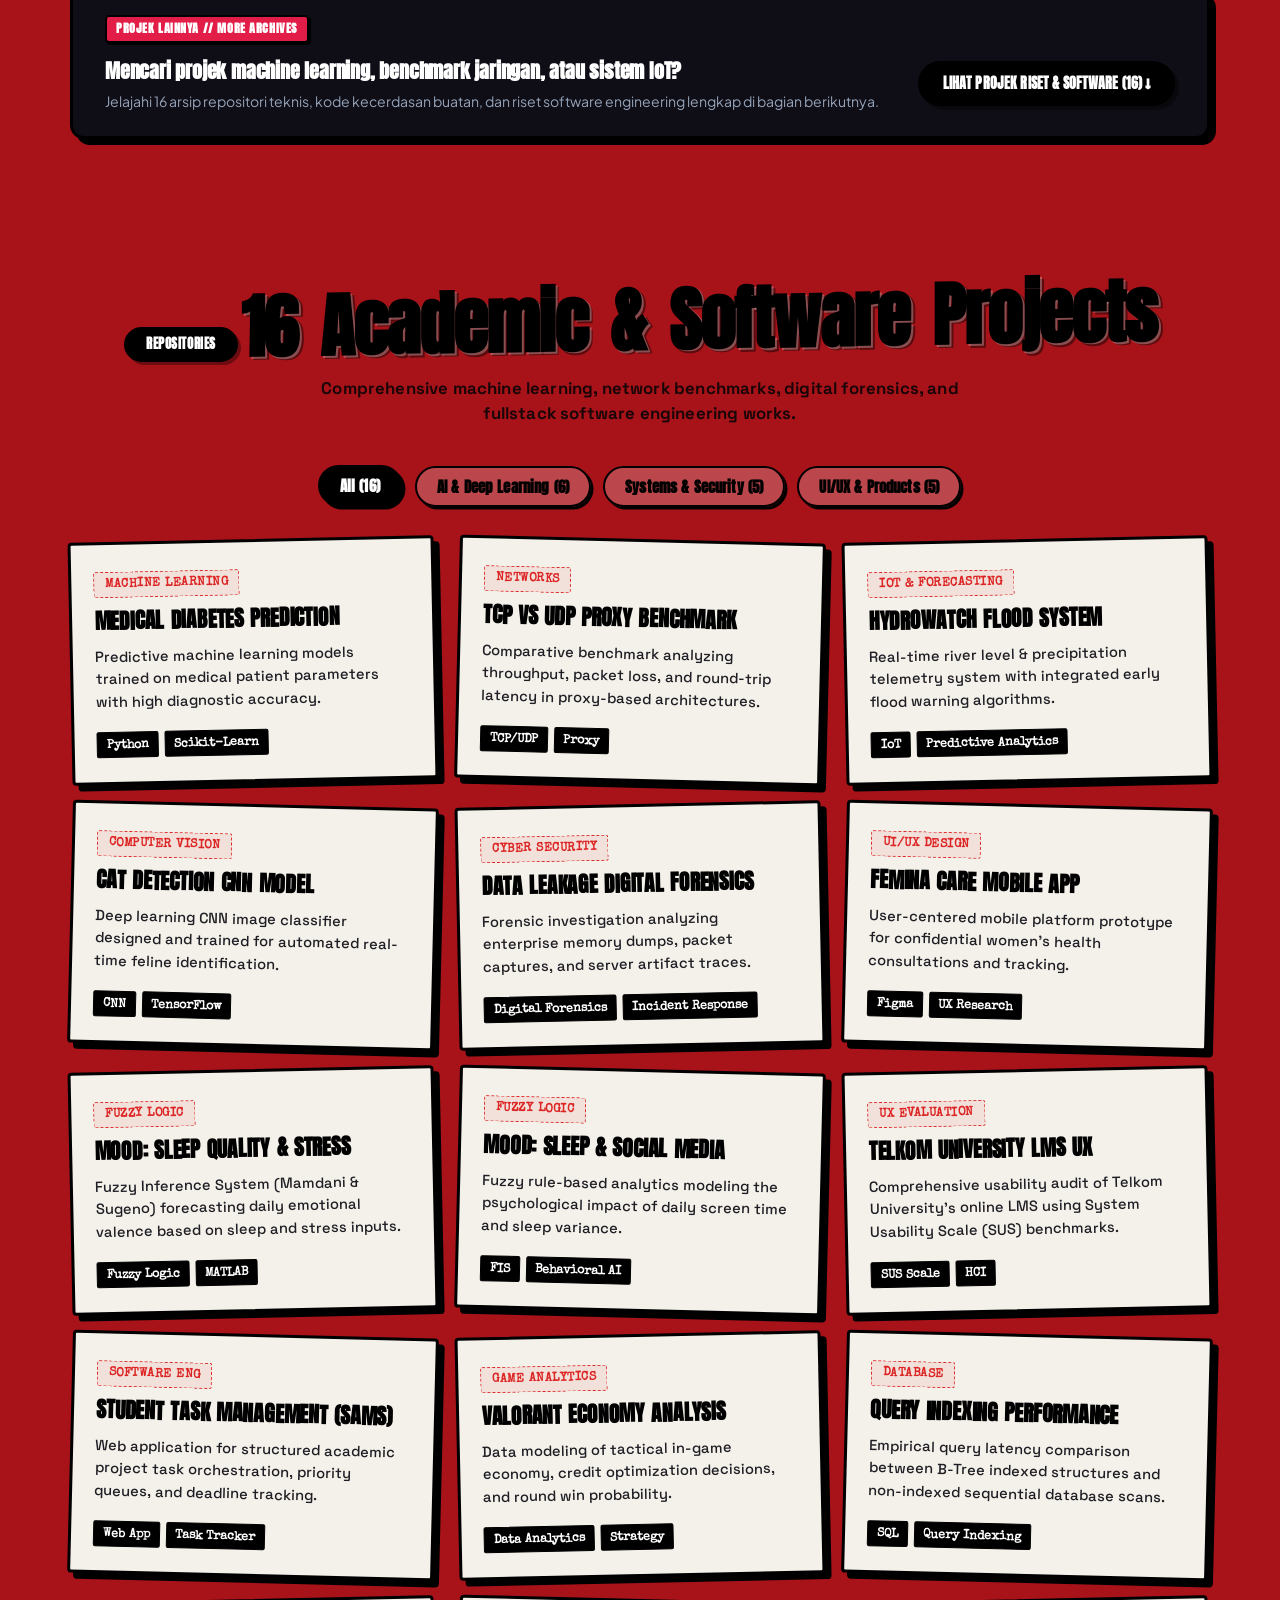
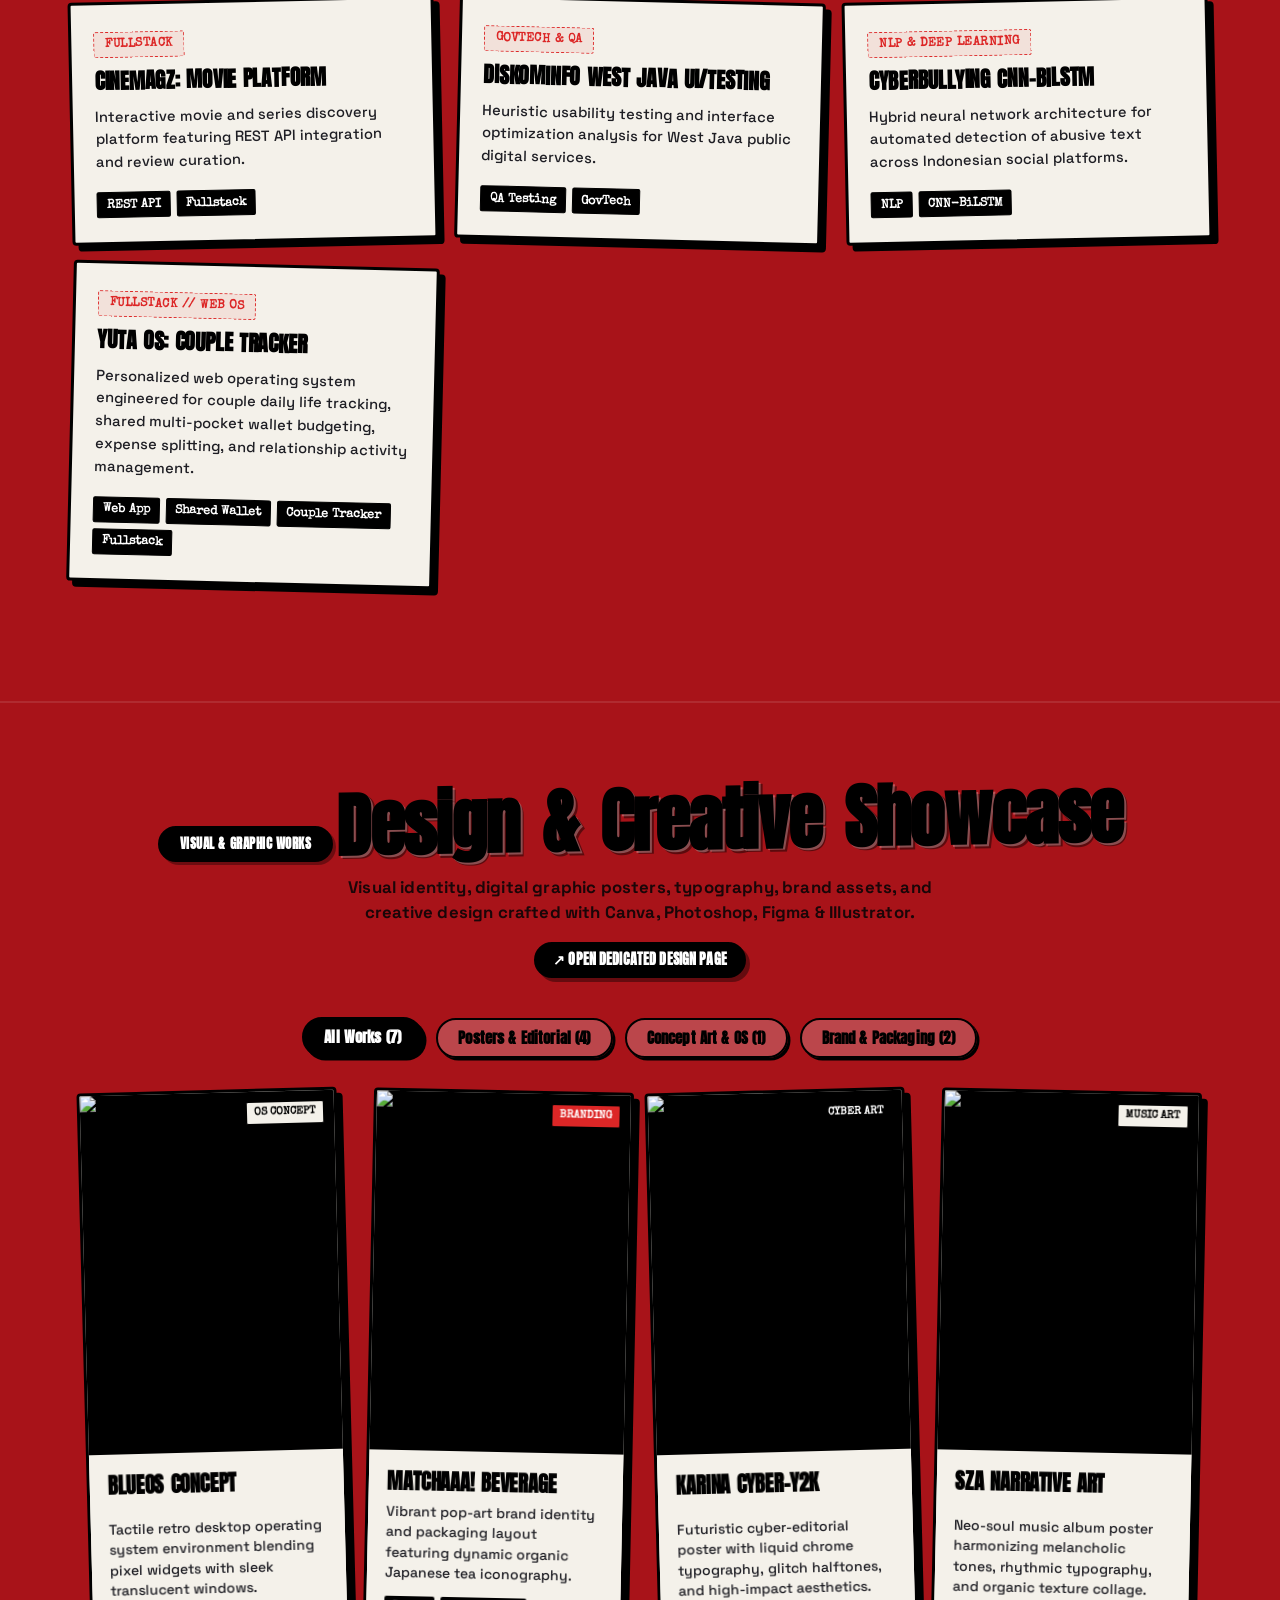
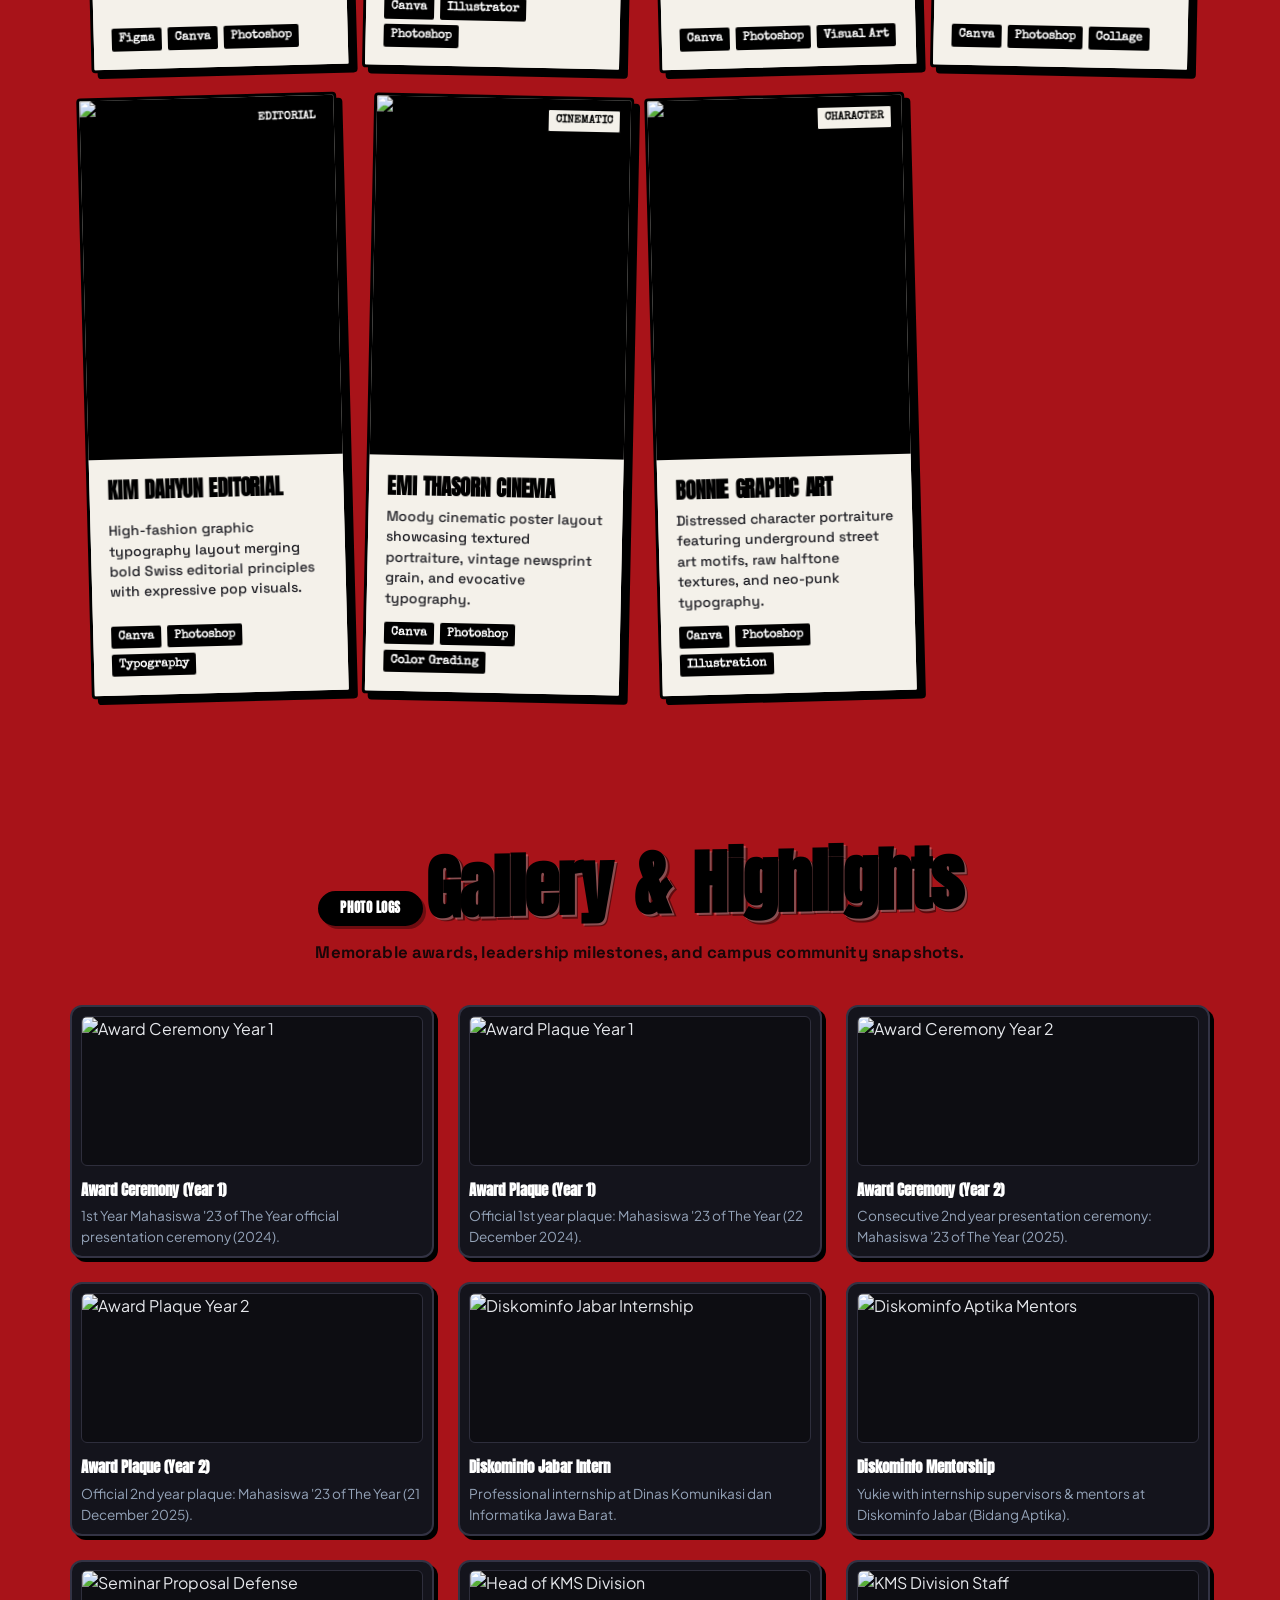
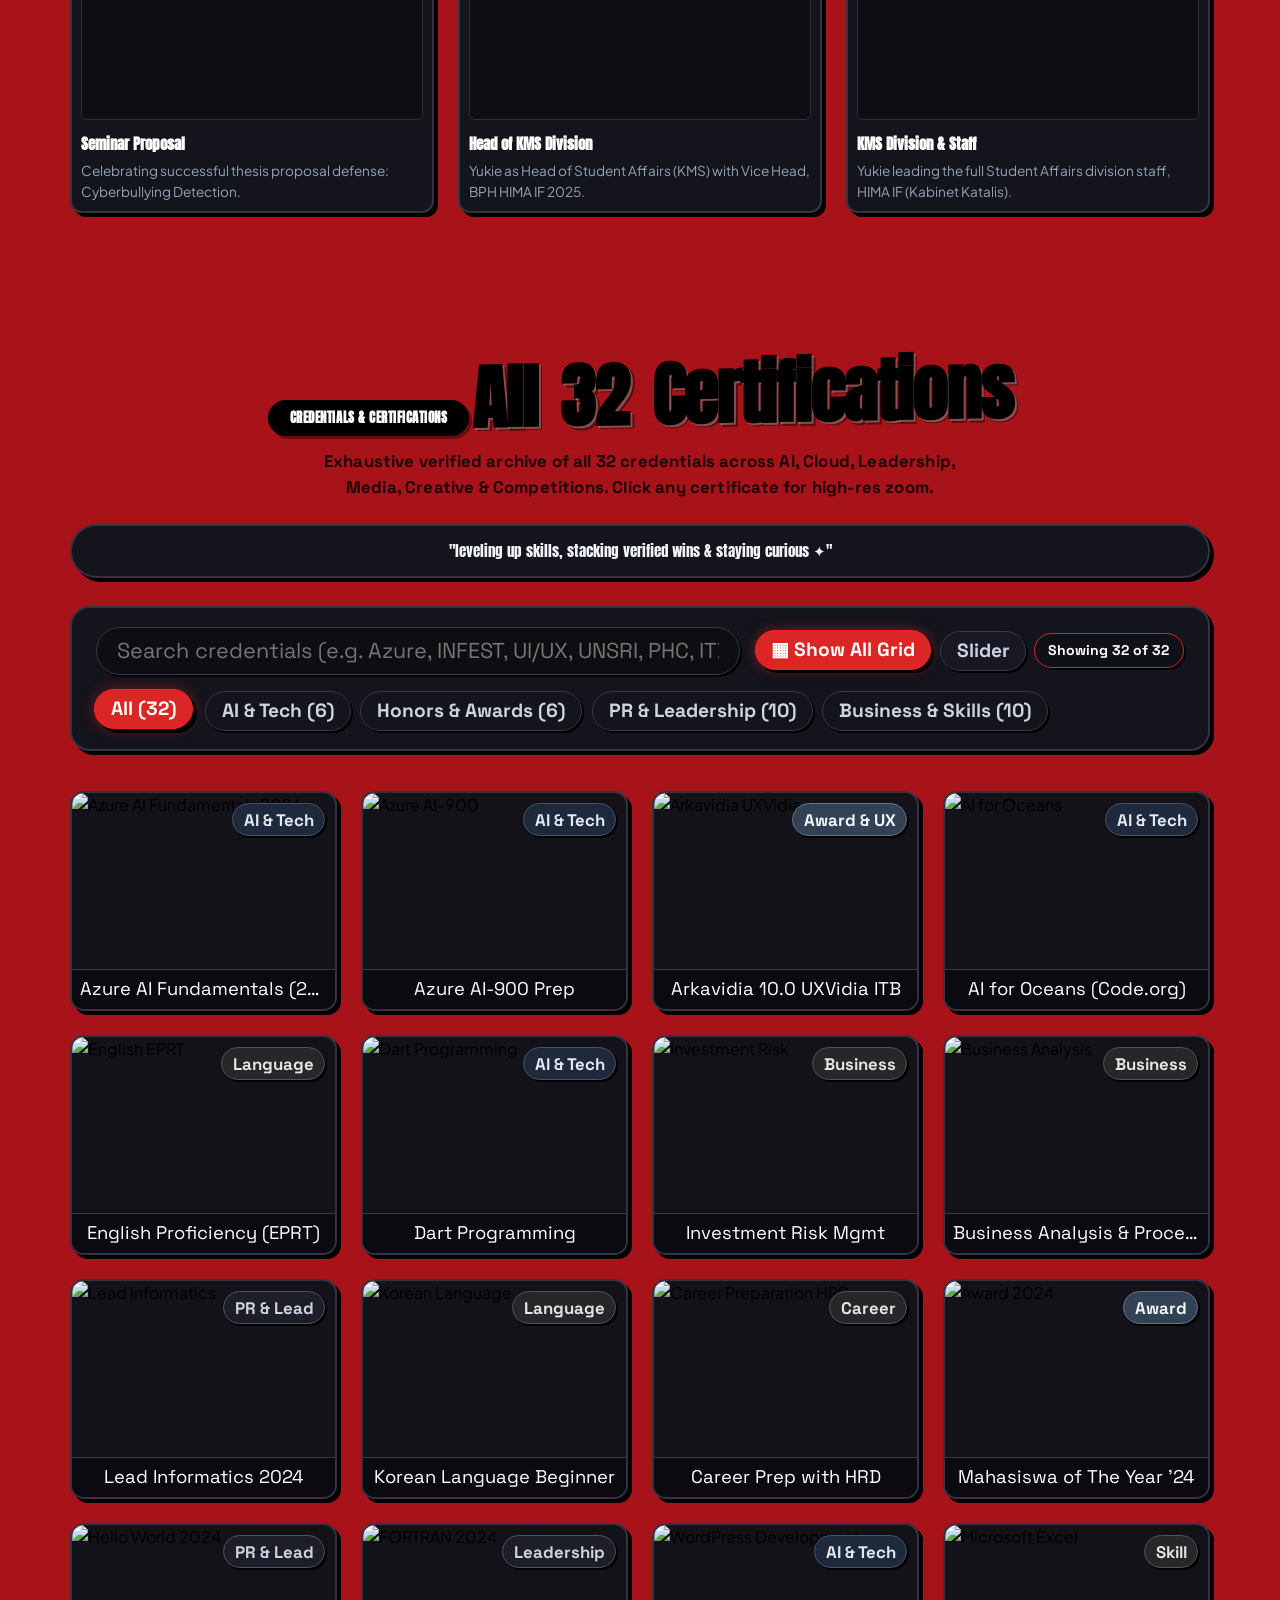
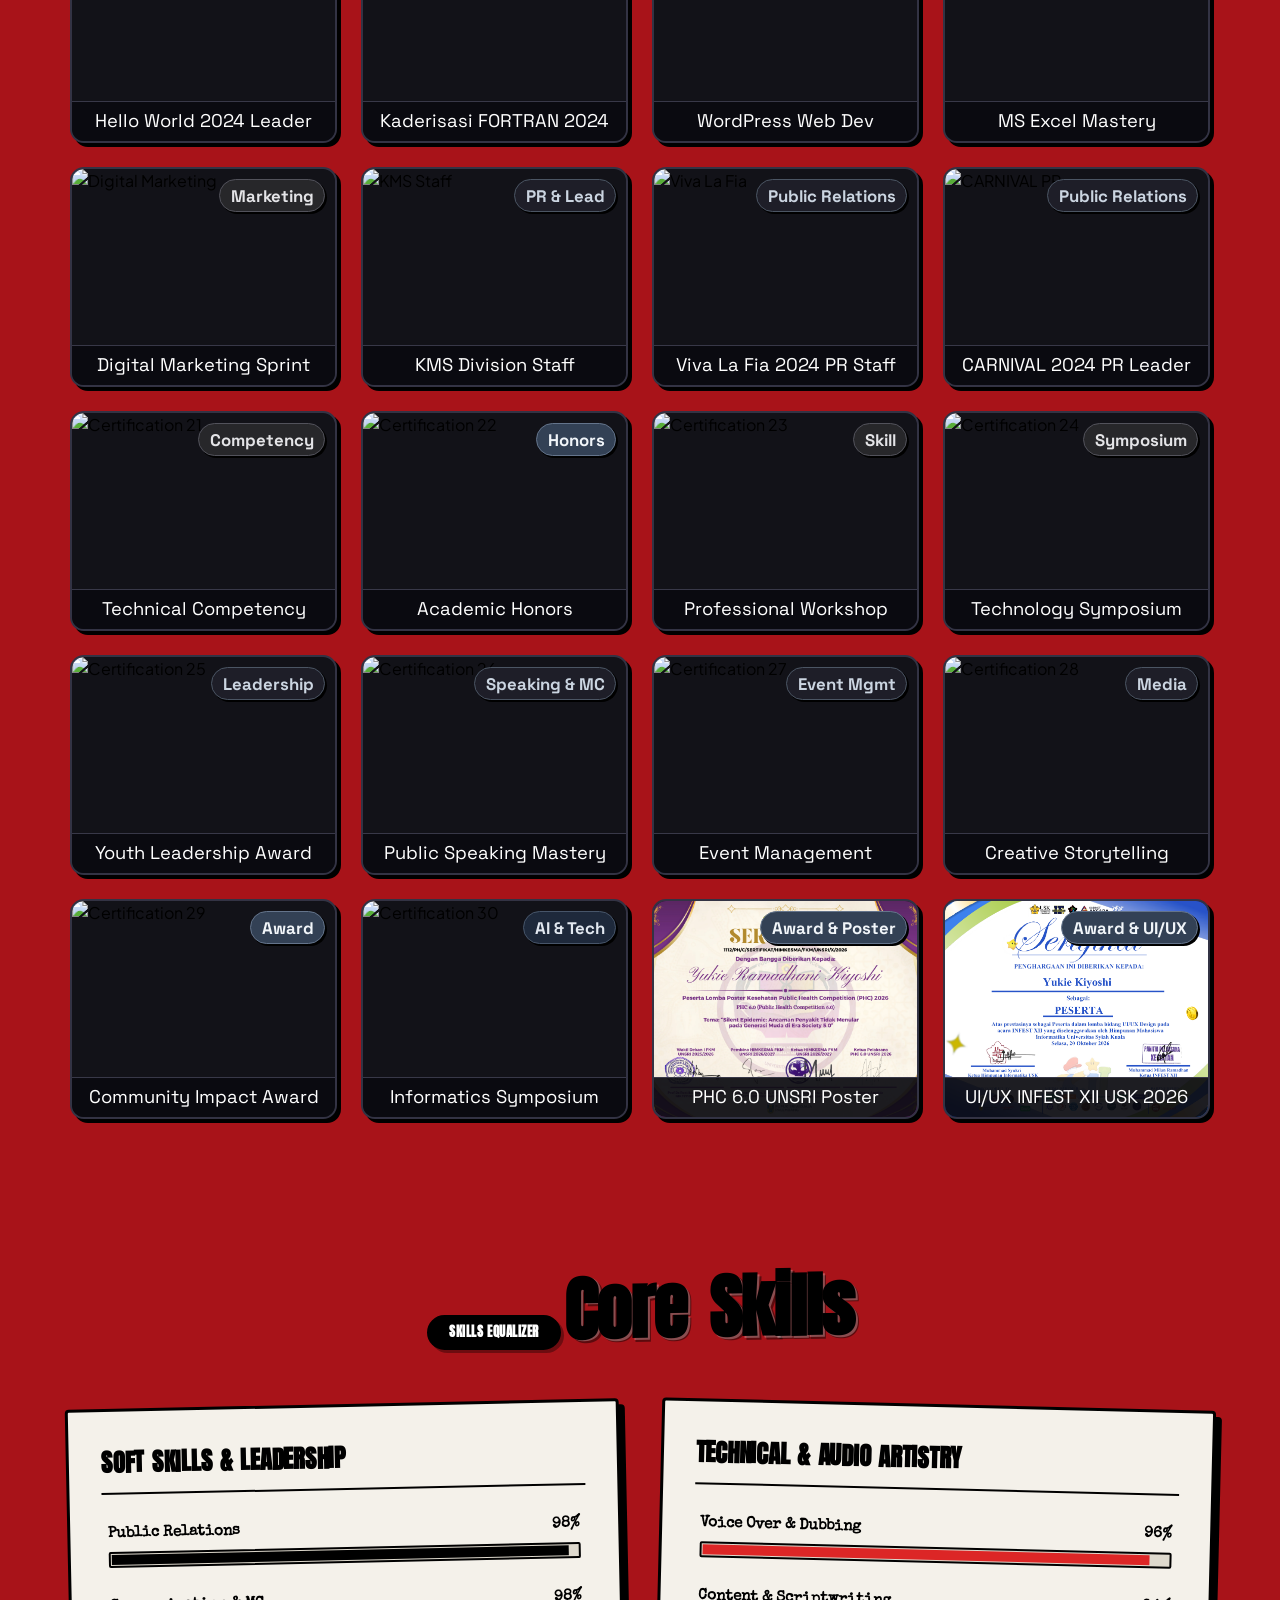
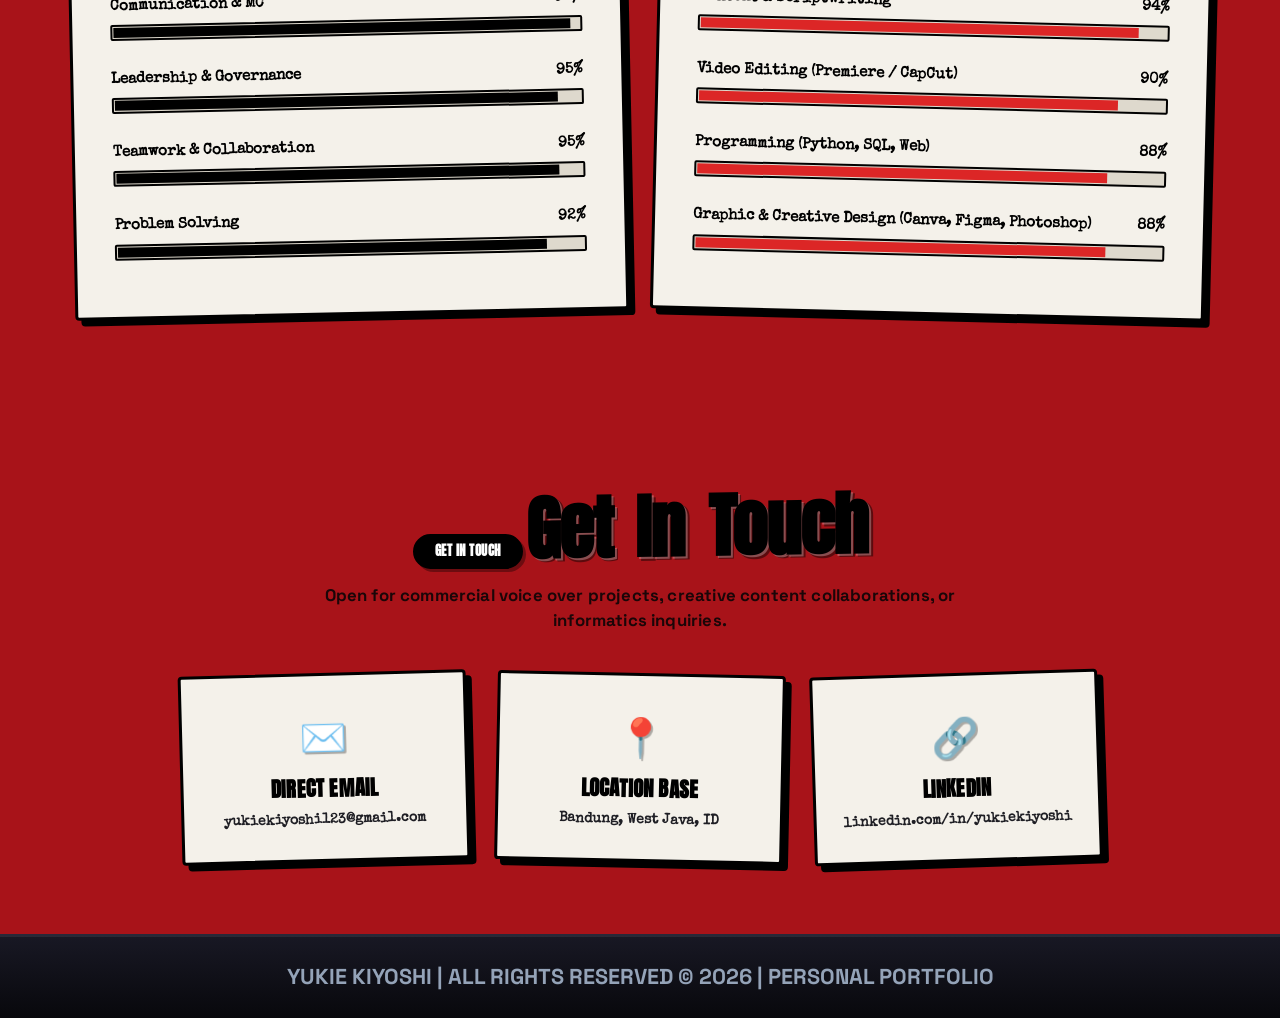
==== commit 2db0a9e0: "Add Featured Web Showcase section with browser frame mockups and live previews" ====
--- a/index.html
+++ b/index.html
@@ -55,6 +55,7 @@
         <li><a href="#about" class="nav-link-btn">About</a></li>
         <li><a href="#experience" class="nav-link-btn">Experience</a></li>
         <li><a href="#content-creator" class="nav-link-btn">Reels</a></li>
+        <li><a href="#web-showcase" class="nav-link-btn">Web Apps</a></li>
         <li><a href="#projects" class="nav-link-btn">Projects</a></li>
         <li><a href="#designs" class="nav-link-btn">Designs</a></li>
         <li><a href="#gallery" class="nav-link-btn">Gallery</a></li>
@@ -101,6 +102,10 @@
       <a href="#content-creator" class="sidebar-link highlight-link" style="background: rgba(220, 38, 38, 0.15); border-left: 3px solid var(--crimson-blood);">
         <span>Content Creator & Reels</span>
         <span class="sidebar-link-badge">VIDEO</span>
+      </a>
+      <a href="#web-showcase" class="sidebar-link highlight-link" style="background: rgba(254, 240, 138, 0.12); border-left: 3px solid #facc15;">
+        <span>Web Apps & Live Projects</span>
+        <span class="sidebar-link-badge" style="background: #facc15; color: #000;">LIVE</span>
       </a>
       <a href="#projects" class="sidebar-link"><span>Academic Projects</span></a>
       <a href="#designs" class="sidebar-link highlight-link">
@@ -883,6 +888,183 @@
   </section>
 
   <!-- ==========================================================================
+       FEATURED WEB SHOWCASE (LIVE INTERACTIVE WEBSITES & APPS)
+       ========================================================================== -->
+  <section id="web-showcase" class="web-showcase-section">
+    <div class="container">
+      <div style="text-align: center; margin-bottom: 2.5rem;">
+        <div class="section-badge-pill">FEATURED LIVE WEBSITES</div>
+        <h2 class="section-title">Web Projects & Live Apps</h2>
+        <p class="section-subtitle">Kompilasi website interaktif, virtual desktop OS, dan digital storefront yang dirancang dan dibangun langsung oleh Yukie.</p>
+      </div>
+
+      <!-- Web Projects Grid (3-Col Modern Browser Frame Cards) -->
+      <div class="web-showcase-grid">
+        
+        <!-- 1. YuTa — Aero OS -->
+        <div class="web-browser-card">
+          <div class="web-browser-header">
+            <div class="web-browser-dots">
+              <span class="w-dot w-dot-red"></span>
+              <span class="w-dot w-dot-yellow"></span>
+              <span class="w-dot w-dot-green"></span>
+            </div>
+            <div class="web-browser-url">
+              <span class="url-icon">🔒</span>
+              <span class="url-text">yuizhi23.github.io/yuta-os</span>
+            </div>
+            <span class="web-live-indicator">LIVE</span>
+          </div>
+
+          <div class="web-browser-viewport" data-zoom-src="assets/Web-Preview/yuta-os.png" data-zoom-cap="YuTa — Aero OS: Frutiger Aero Interactive Desktop Workspace with Goldfish Pond & Smart Agenda">
+            <img src="assets/Web-Preview/yuta-os.png" alt="YuTa Aero OS Preview" loading="lazy" class="web-preview-img">
+            <div class="web-viewport-overlay">
+              <span class="web-overlay-pill">🔍 Klik untuk Full Preview</span>
+            </div>
+            <span class="web-corner-badge badge-cyan">WEB OS</span>
+          </div>
+
+          <div class="web-card-content">
+            <div class="web-card-title-row">
+              <h3 class="web-project-title">YuTa — Aero OS</h3>
+              <span class="web-pill-status">Desktop Env</span>
+            </div>
+            <p class="web-project-summary">
+              Peak Frutiger Aero desktop workspace untuk YuTa. Dilengkapi agenda harian, smart alerts, kolam ikan mas interaktif (efek riak air dinamis), gelembung sabun melayang, dan aero memo board.
+            </p>
+            <div class="web-tech-pills">
+              <span class="w-pill">Frutiger Aero</span>
+              <span class="w-pill">HTML5 Canvas</span>
+              <span class="w-pill">Chart.js</span>
+              <span class="w-pill">Audio FX</span>
+            </div>
+            <div class="web-card-actions">
+              <a href="https://yuizhi23.github.io/yuta-os/" target="_blank" rel="noopener" class="jelly-btn jelly-btn-yellow web-action-btn">
+                <span>Buka Web Live ↗</span>
+              </a>
+              <button class="web-preview-trigger-btn" data-zoom-src="assets/Web-Preview/yuta-os.png" data-zoom-cap="YuTa — Aero OS: Frutiger Aero Interactive Desktop Workspace">
+                <span>Zoom Preview 🔍</span>
+              </button>
+            </div>
+          </div>
+        </div>
+
+        <!-- 2. Bluezi' Bakery -->
+        <div class="web-browser-card">
+          <div class="web-browser-header">
+            <div class="web-browser-dots">
+              <span class="w-dot w-dot-red"></span>
+              <span class="w-dot w-dot-yellow"></span>
+              <span class="w-dot w-dot-green"></span>
+            </div>
+            <div class="web-browser-url">
+              <span class="url-icon">🔒</span>
+              <span class="url-text">yuizhi23.github.io/bluezi-bakery</span>
+            </div>
+            <span class="web-live-indicator">LIVE</span>
+          </div>
+
+          <div class="web-browser-viewport" data-zoom-src="assets/Web-Preview/bluezi-bakery.png" data-zoom-cap="Bluezi' Bakery: Artisan Breads, Pastries & Sweet Surprises with Scrapbook Theme">
+            <img src="assets/Web-Preview/bluezi-bakery.png" alt="Bluezi Bakery Preview" loading="lazy" class="web-preview-img">
+            <div class="web-viewport-overlay">
+              <span class="web-overlay-pill">🔍 Klik untuk Full Preview</span>
+            </div>
+            <span class="web-corner-badge badge-cream">COMMERCE</span>
+          </div>
+
+          <div class="web-card-content">
+            <div class="web-card-title-row">
+              <h3 class="web-project-title">Bluezi' Bakery</h3>
+              <span class="web-pill-status">Storefront</span>
+            </div>
+            <p class="web-project-summary">
+              Website studio roti & pastry estetik bernuansa scrapbook handmade di Bandung. Menyajikan katalog artisan sourdough, choux, fluffy buns, serta sistem pemesanan fresh daily.
+            </p>
+            <div class="web-tech-pills">
+              <span class="w-pill">Scrapbook UI</span>
+              <span class="w-pill">Brand Identity</span>
+              <span class="w-pill">Interactive Menu</span>
+              <span class="w-pill">Responsive</span>
+            </div>
+            <div class="web-card-actions">
+              <a href="https://yuizhi23.github.io/bluezi-bakery/" target="_blank" rel="noopener" class="jelly-btn jelly-btn-yellow web-action-btn">
+                <span>Buka Web Live ↗</span>
+              </a>
+              <button class="web-preview-trigger-btn" data-zoom-src="assets/Web-Preview/bluezi-bakery.png" data-zoom-cap="Bluezi' Bakery: Artisan Breads, Pastries & Sweet Surprises with Scrapbook Theme">
+                <span>Zoom Preview 🔍</span>
+              </button>
+            </div>
+          </div>
+        </div>
+
+        <!-- 3. Yukie Kiyoshi Interactive Portfolio -->
+        <div class="web-browser-card">
+          <div class="web-browser-header">
+            <div class="web-browser-dots">
+              <span class="w-dot w-dot-red"></span>
+              <span class="w-dot w-dot-yellow"></span>
+              <span class="w-dot w-dot-green"></span>
+            </div>
+            <div class="web-browser-url">
+              <span class="url-icon">🔒</span>
+              <span class="url-text">yuizhi23.github.io/personal-web</span>
+            </div>
+            <span class="web-live-indicator">LIVE</span>
+          </div>
+
+          <div class="web-browser-viewport" data-zoom-src="assets/Web-Preview/personal-web.png" data-zoom-cap="Yukie Kiyoshi ✦ Interactive Portfolio: Halftone Aesthetic, Floating Y2K Stickers & Reels Player">
+            <img src="assets/Web-Preview/personal-web.png" alt="Yukie Kiyoshi Personal Portfolio Preview" loading="lazy" class="web-preview-img">
+            <div class="web-viewport-overlay">
+              <span class="web-overlay-pill">🔍 Klik untuk Full Preview</span>
+            </div>
+            <span class="web-corner-badge badge-pink">PORTFOLIO</span>
+          </div>
+
+          <div class="web-card-content">
+            <div class="web-card-title-row">
+              <h3 class="web-project-title">Yukie Interactive Web</h3>
+              <span class="web-pill-status">Personal Site</span>
+            </div>
+            <p class="web-project-summary">
+              Website portfolio interaktif dengan gaya visual retro halftone, stiker Y2K melayang yang bisa diklik, pemutar video reels otomatis, SFX interaktif, serta sertifikat & arsip lengkap.
+            </p>
+            <div class="web-tech-pills">
+              <span class="w-pill">Retro Halftone</span>
+              <span class="w-pill">SFX Engine</span>
+              <span class="w-pill">Reels Showcase</span>
+              <span class="w-pill">JavaScript ES6</span>
+            </div>
+            <div class="web-card-actions">
+              <a href="https://yuizhi23.github.io/personal-web/" target="_blank" rel="noopener" class="jelly-btn jelly-btn-yellow web-action-btn">
+                <span>Buka Web Live ↗</span>
+              </a>
+              <button class="web-preview-trigger-btn" data-zoom-src="assets/Web-Preview/personal-web.png" data-zoom-cap="Yukie Kiyoshi ✦ Interactive Portfolio: Halftone Aesthetic, Floating Y2K Stickers & Reels Player">
+                <span>Zoom Preview 🔍</span>
+              </button>
+            </div>
+          </div>
+        </div>
+
+      </div>
+
+      <!-- Section Navigation Banner to Other Projects (Smooth Transition) -->
+      <div class="web-transition-banner">
+        <div class="web-transition-badge">PROJEK LAINNYA // MORE ARCHIVES</div>
+        <div class="web-transition-content">
+          <div class="web-transition-text">
+            <h4 class="web-transition-title">Mencari projek machine learning, benchmark jaringan, atau sistem IoT?</h4>
+            <p class="web-transition-desc">Jelajahi 16 arsip repositori teknis, kode kecerdasan buatan, dan riset software engineering lengkap di bagian berikutnya.</p>
+          </div>
+          <button class="jelly-btn jelly-btn-white web-transition-btn" onclick="document.getElementById('projects').scrollIntoView({behavior:'smooth'})">
+            <span>Lihat Projek Riset & Software (16) ↓</span>
+          </button>
+        </div>
+      </div>
+
+    </div>
+  </section>
+
+  <!-- ==========================================================================
        ACADEMIC & RESEARCH PROJECTS (15 COMPLETE PROJECTS)
        ========================================================================== -->
   <section id="projects">
--- a/style.css
+++ b/style.css
@@ -184,13 +184,21 @@
     background-attachment: scroll !important;
   }
 
-  /* Critical Mobile Optimization: disable fixed SVG halftone overlay & heavy marquee to free GPU */
+  /* Mobile Optimization: disable fixed SVG halftone overlay to free GPU */
   .halftone-bg {
     display: none !important;
   }
 
+  /* Keep running background marquee active & hardware-accelerated on mobile */
   .punk-bg-marquee {
-    display: none !important;
+    display: block !important;
+    top: 8px;
+    opacity: 0.15;
+  }
+
+  .punk-bg-marquee .marquee-track {
+    font-size: clamp(2.4rem, 8.5vw, 4rem);
+    will-change: transform;
   }
 
   .chibi-pixel-img {
@@ -5921,3 +5929,375 @@
   0% { height: 3px; }
   100% { height: 12px; }
 }
+
+/* ==========================================================================
+   FEATURED WEB SHOWCASE & BROWSER MOCKUP CARDS
+   ========================================================================== */
+.web-showcase-section {
+  position: relative;
+  padding: 4.5rem 0;
+  border-top: 3px dashed rgba(0, 0, 0, 0.4);
+}
+
+.web-showcase-grid {
+  display: grid;
+  grid-template-columns: repeat(auto-fit, minmax(320px, 1fr));
+  gap: 2rem;
+  margin-bottom: 2.75rem;
+}
+
+.web-browser-card {
+  background: #111018;
+  border: 3px solid #000000;
+  border-radius: 14px;
+  overflow: hidden;
+  box-shadow: 6px 6px 0px #000000;
+  display: flex;
+  flex-direction: column;
+  transition: transform 0.22s ease, box-shadow 0.22s ease;
+}
+
+.web-browser-card:hover {
+  transform: translate(-3px, -3px);
+  box-shadow: 10px 10px 0px #000000;
+}
+
+/* Browser Header Chrome Bar */
+.web-browser-header {
+  background: #1e1b29;
+  border-bottom: 2.5px solid #000000;
+  padding: 0.6rem 0.85rem;
+  display: flex;
+  align-items: center;
+  gap: 0.65rem;
+  user-select: none;
+}
+
+.web-browser-dots {
+  display: flex;
+  align-items: center;
+  gap: 5px;
+}
+
+.w-dot {
+  width: 10px;
+  height: 10px;
+  border-radius: 50%;
+  display: inline-block;
+  border: 1px solid rgba(0, 0, 0, 0.5);
+}
+
+.w-dot-red { background: #ff5f56; }
+.w-dot-yellow { background: #ffbd2e; }
+.w-dot-green { background: #27c93f; }
+
+.web-browser-url {
+  flex: 1;
+  background: #0b0a10;
+  border: 1px solid rgba(255, 255, 255, 0.12);
+  border-radius: 6px;
+  padding: 0.2rem 0.6rem;
+  font-family: var(--font-tech, monospace);
+  font-size: 0.72rem;
+  color: #94a3b8;
+  display: flex;
+  align-items: center;
+  gap: 0.35rem;
+  overflow: hidden;
+  white-space: nowrap;
+  text-overflow: ellipsis;
+}
+
+.web-browser-url .url-icon {
+  font-size: 0.65rem;
+}
+
+.web-browser-url .url-text {
+  overflow: hidden;
+  text-overflow: ellipsis;
+  white-space: nowrap;
+}
+
+.web-live-indicator {
+  font-family: var(--font-pixel, monospace);
+  font-size: 0.65rem;
+  font-weight: 700;
+  background: rgba(34, 197, 94, 0.2);
+  color: #4ade80;
+  border: 1px solid #22c55e;
+  border-radius: 4px;
+  padding: 2px 6px;
+  letter-spacing: 0.05em;
+  display: inline-flex;
+  align-items: center;
+  gap: 4px;
+}
+
+.web-live-indicator::before {
+  content: "";
+  width: 5px;
+  height: 5px;
+  background: #22c55e;
+  border-radius: 50%;
+  box-shadow: 0 0 6px #22c55e;
+}
+
+/* Screen Viewport & Image */
+.web-browser-viewport {
+  position: relative;
+  width: 100%;
+  aspect-ratio: 16 / 10;
+  overflow: hidden;
+  background: #000;
+  cursor: pointer;
+}
+
+.web-preview-img {
+  width: 100%;
+  height: 100%;
+  object-fit: cover;
+  object-position: top center;
+  display: block;
+  transition: transform 0.35s ease, filter 0.3s ease;
+}
+
+.web-browser-card:hover .web-preview-img {
+  transform: scale(1.04);
+}
+
+.web-viewport-overlay {
+  position: absolute;
+  inset: 0;
+  background: rgba(0, 0, 0, 0.45);
+  opacity: 0;
+  transition: opacity 0.2s ease;
+  display: flex;
+  align-items: center;
+  justify-content: center;
+  pointer-events: none;
+}
+
+.web-browser-card:hover .web-viewport-overlay {
+  opacity: 1;
+}
+
+.web-overlay-pill {
+  background: #ffffff;
+  color: #000000;
+  font-family: var(--font-display, sans-serif);
+  font-size: 0.78rem;
+  font-weight: 800;
+  padding: 0.4rem 0.85rem;
+  border-radius: 20px;
+  box-shadow: 3px 3px 0px #000000;
+  border: 2px solid #000000;
+}
+
+.web-corner-badge {
+  position: absolute;
+  top: 10px;
+  right: 10px;
+  font-family: var(--font-pixel, monospace);
+  font-size: 0.68rem;
+  font-weight: 800;
+  padding: 3px 8px;
+  border: 2px solid #000;
+  box-shadow: 2px 2px 0px #000;
+  border-radius: 4px;
+  letter-spacing: 0.05em;
+  z-index: 2;
+}
+
+.web-corner-badge.badge-cyan { background: #38bdf8; color: #000; }
+.web-corner-badge.badge-cream { background: #fde047; color: #000; }
+.web-corner-badge.badge-pink { background: #f472b6; color: #000; }
+
+/* Content Body */
+.web-card-content {
+  padding: 1.25rem;
+  display: flex;
+  flex-direction: column;
+  flex: 1;
+  background: #111018;
+}
+
+.web-card-title-row {
+  display: flex;
+  align-items: center;
+  justify-content: space-between;
+  gap: 0.5rem;
+  margin-bottom: 0.5rem;
+}
+
+.web-project-title {
+  font-family: var(--font-punk, sans-serif);
+  font-size: 1.35rem;
+  font-weight: 900;
+  color: #ffffff;
+  letter-spacing: -0.01em;
+  text-transform: uppercase;
+  margin: 0;
+}
+
+.web-pill-status {
+  font-family: var(--font-tech, monospace);
+  font-size: 0.7rem;
+  background: #232033;
+  color: #cbd5e1;
+  padding: 2px 8px;
+  border-radius: 12px;
+  border: 1px solid rgba(255, 255, 255, 0.15);
+  white-space: nowrap;
+}
+
+.web-project-summary {
+  font-size: 0.88rem;
+  line-height: 1.55;
+  color: #94a3b8;
+  margin: 0 0 1rem 0;
+  flex: 1;
+}
+
+.web-project-summary em {
+  color: #f8fafc;
+  font-style: normal;
+  font-weight: 600;
+}
+
+.web-tech-pills {
+  display: flex;
+  flex-wrap: wrap;
+  gap: 0.35rem;
+  margin-bottom: 1.25rem;
+}
+
+.w-pill {
+  font-family: var(--font-tech, monospace);
+  font-size: 0.72rem;
+  background: #1e1b29;
+  color: #cbd5e1;
+  border: 1px solid rgba(255, 255, 255, 0.15);
+  padding: 2px 7px;
+  border-radius: 4px;
+}
+
+/* Card Action Buttons */
+.web-card-actions {
+  display: flex;
+  align-items: center;
+  gap: 0.65rem;
+}
+
+.web-action-btn {
+  flex: 1.2;
+  padding: 0.55rem 0.9rem !important;
+  font-size: 0.82rem !important;
+  text-align: center;
+}
+
+.web-preview-trigger-btn {
+  flex: 1;
+  padding: 0.55rem 0.8rem;
+  font-family: var(--font-display, sans-serif);
+  font-size: 0.82rem;
+  font-weight: 800;
+  background: #1e1b29;
+  color: #ffffff;
+  border: 2px solid #4a4a5e;
+  border-radius: var(--radius-pill);
+  cursor: pointer;
+  transition: all 0.15s ease;
+  white-space: nowrap;
+}
+
+.web-preview-trigger-btn:hover {
+  background: #ffffff;
+  color: #000000;
+  border-color: #000000;
+  transform: translate(-2px, -2px);
+  box-shadow: 4px 4px 0px #000000;
+}
+
+/* Transition Banner to Academic Projects */
+.web-transition-banner {
+  background: #0f0d16;
+  border: 3px solid #000000;
+  border-radius: 14px;
+  box-shadow: 6px 6px 0px #000000;
+  padding: 1.5rem 2rem;
+  position: relative;
+  overflow: hidden;
+}
+
+.web-transition-badge {
+  display: inline-block;
+  background: #e11d48;
+  color: #ffffff;
+  font-family: var(--font-pixel, monospace);
+  font-size: 0.72rem;
+  font-weight: 800;
+  padding: 3px 9px;
+  border: 2px solid #000;
+  box-shadow: 2px 2px 0px #000;
+  border-radius: 4px;
+  letter-spacing: 0.05em;
+  margin-bottom: 0.75rem;
+}
+
+.web-transition-content {
+  display: flex;
+  align-items: center;
+  justify-content: space-between;
+  gap: 1.75rem;
+  flex-wrap: wrap;
+}
+
+.web-transition-text {
+  flex: 1;
+  min-width: 260px;
+}
+
+.web-transition-title {
+  font-family: var(--font-punk, sans-serif);
+  font-size: 1.25rem;
+  font-weight: 900;
+  color: #ffffff;
+  margin: 0 0 0.35rem 0;
+  letter-spacing: -0.01em;
+}
+
+.web-transition-desc {
+  font-size: 0.88rem;
+  color: #94a3b8;
+  margin: 0;
+  line-height: 1.5;
+}
+
+.web-transition-btn {
+  padding: 0.65rem 1.4rem !important;
+  font-size: 0.86rem !important;
+  white-space: nowrap;
+  flex-shrink: 0;
+}
+
+@media (max-width: 768px) {
+  .web-showcase-grid {
+    grid-template-columns: 1fr;
+    gap: 1.5rem;
+  }
+
+  .web-transition-banner {
+    padding: 1.25rem 1.25rem;
+  }
+
+  .web-transition-content {
+    flex-direction: column;
+    align-items: flex-start;
+    gap: 1rem;
+  }
+
+  .web-transition-btn {
+    width: 100%;
+    text-align: center;
+  }
+}
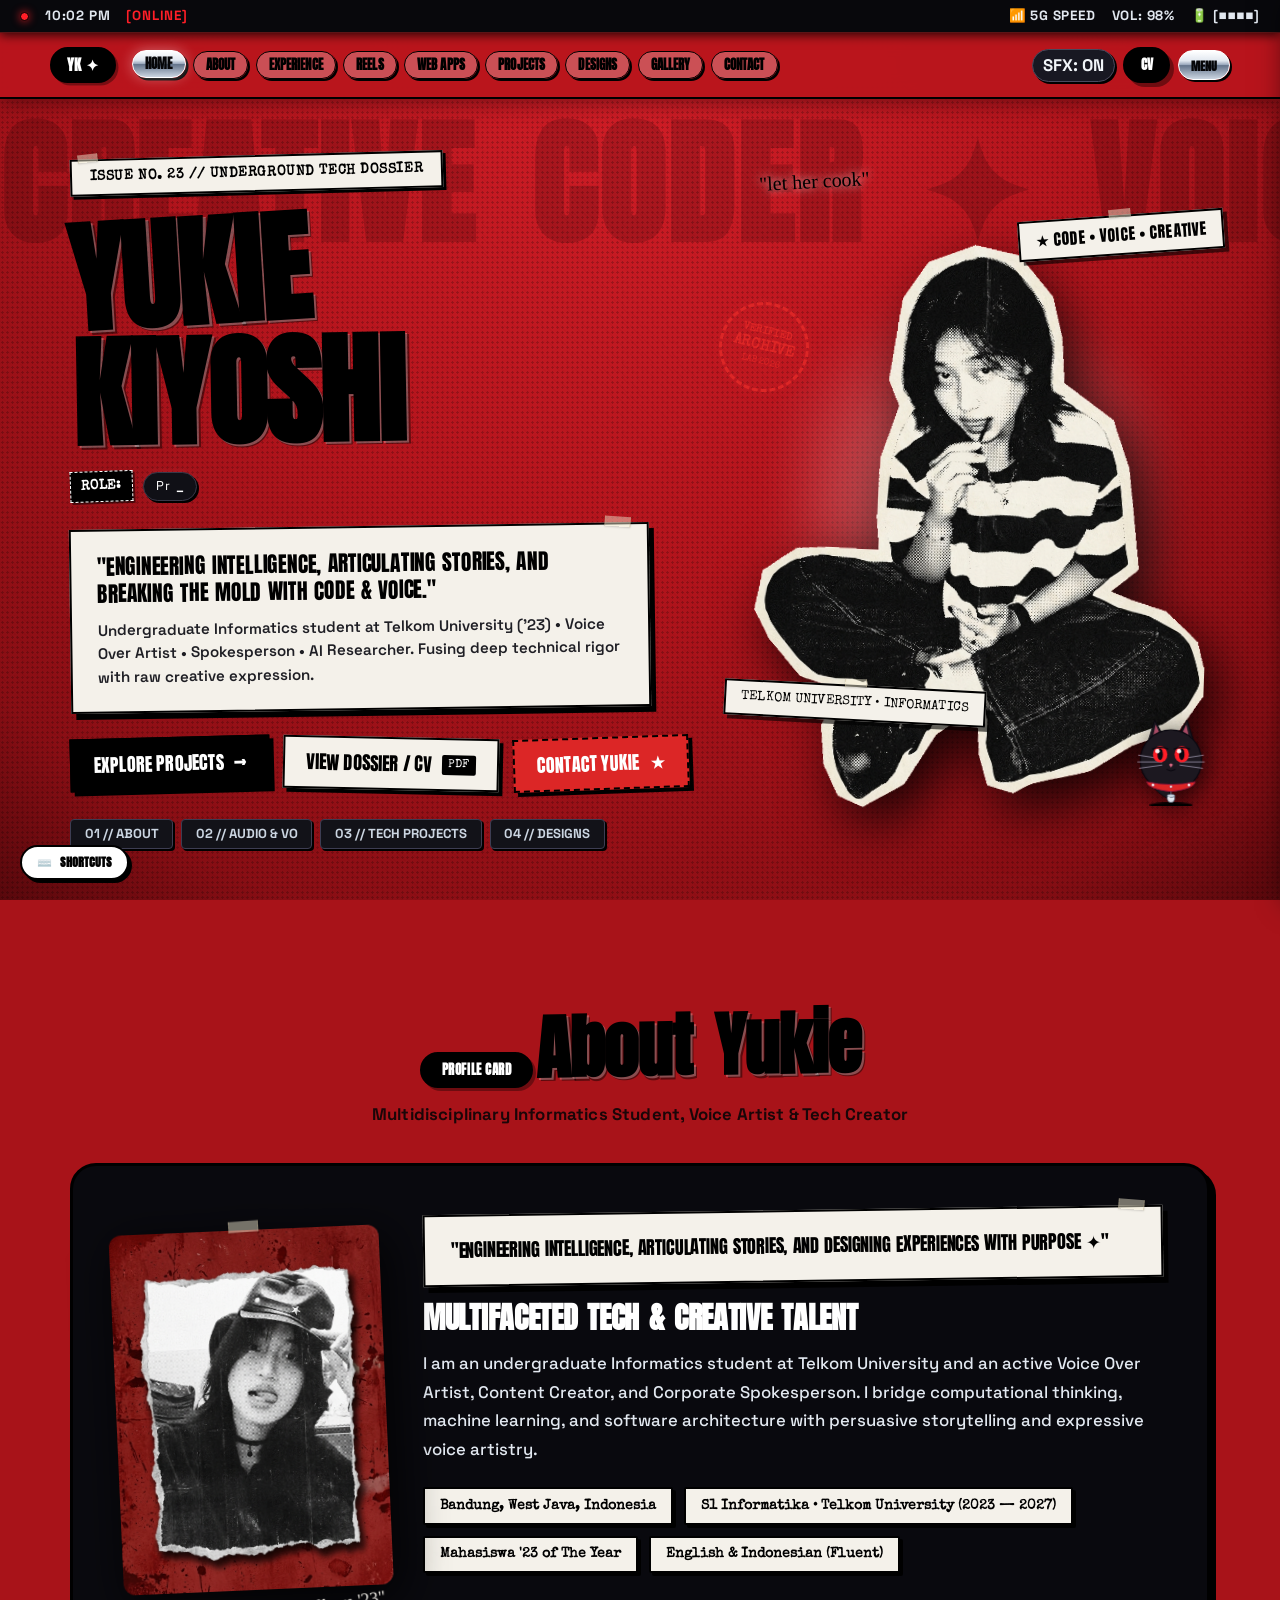
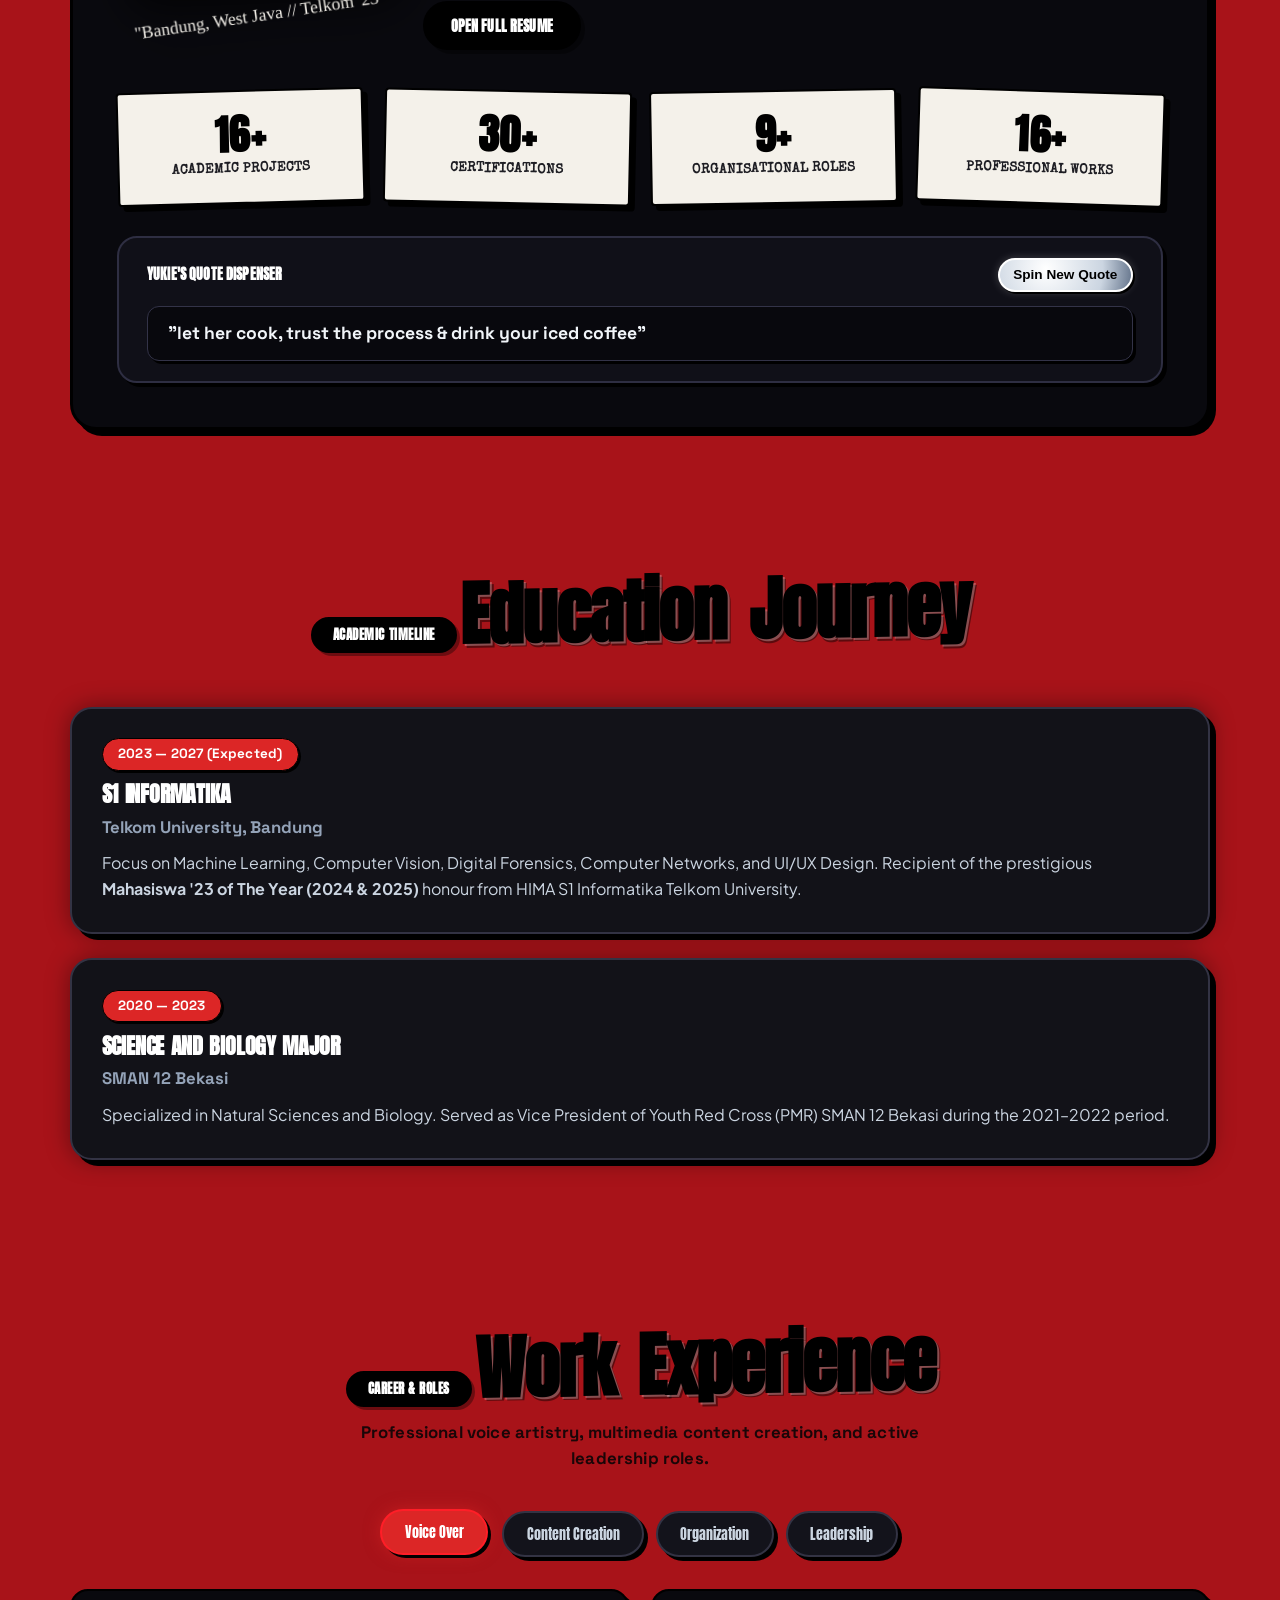
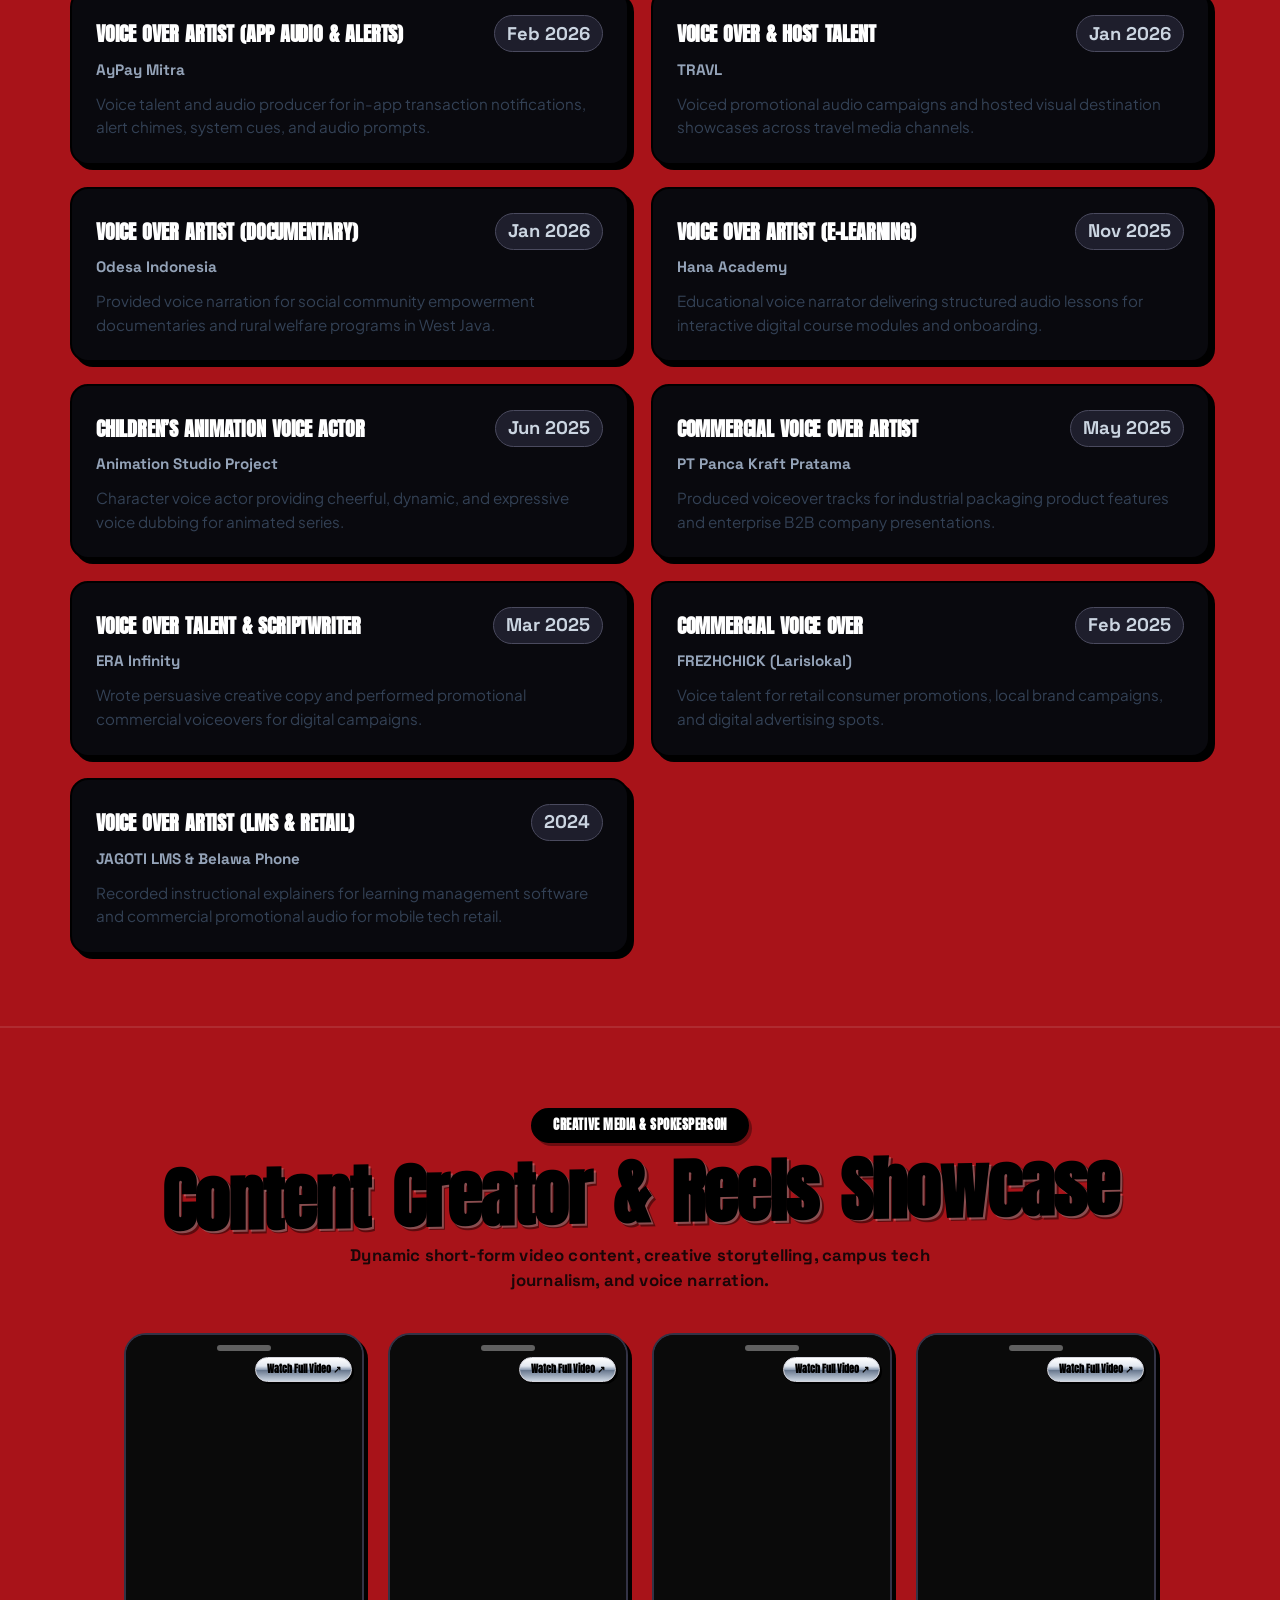
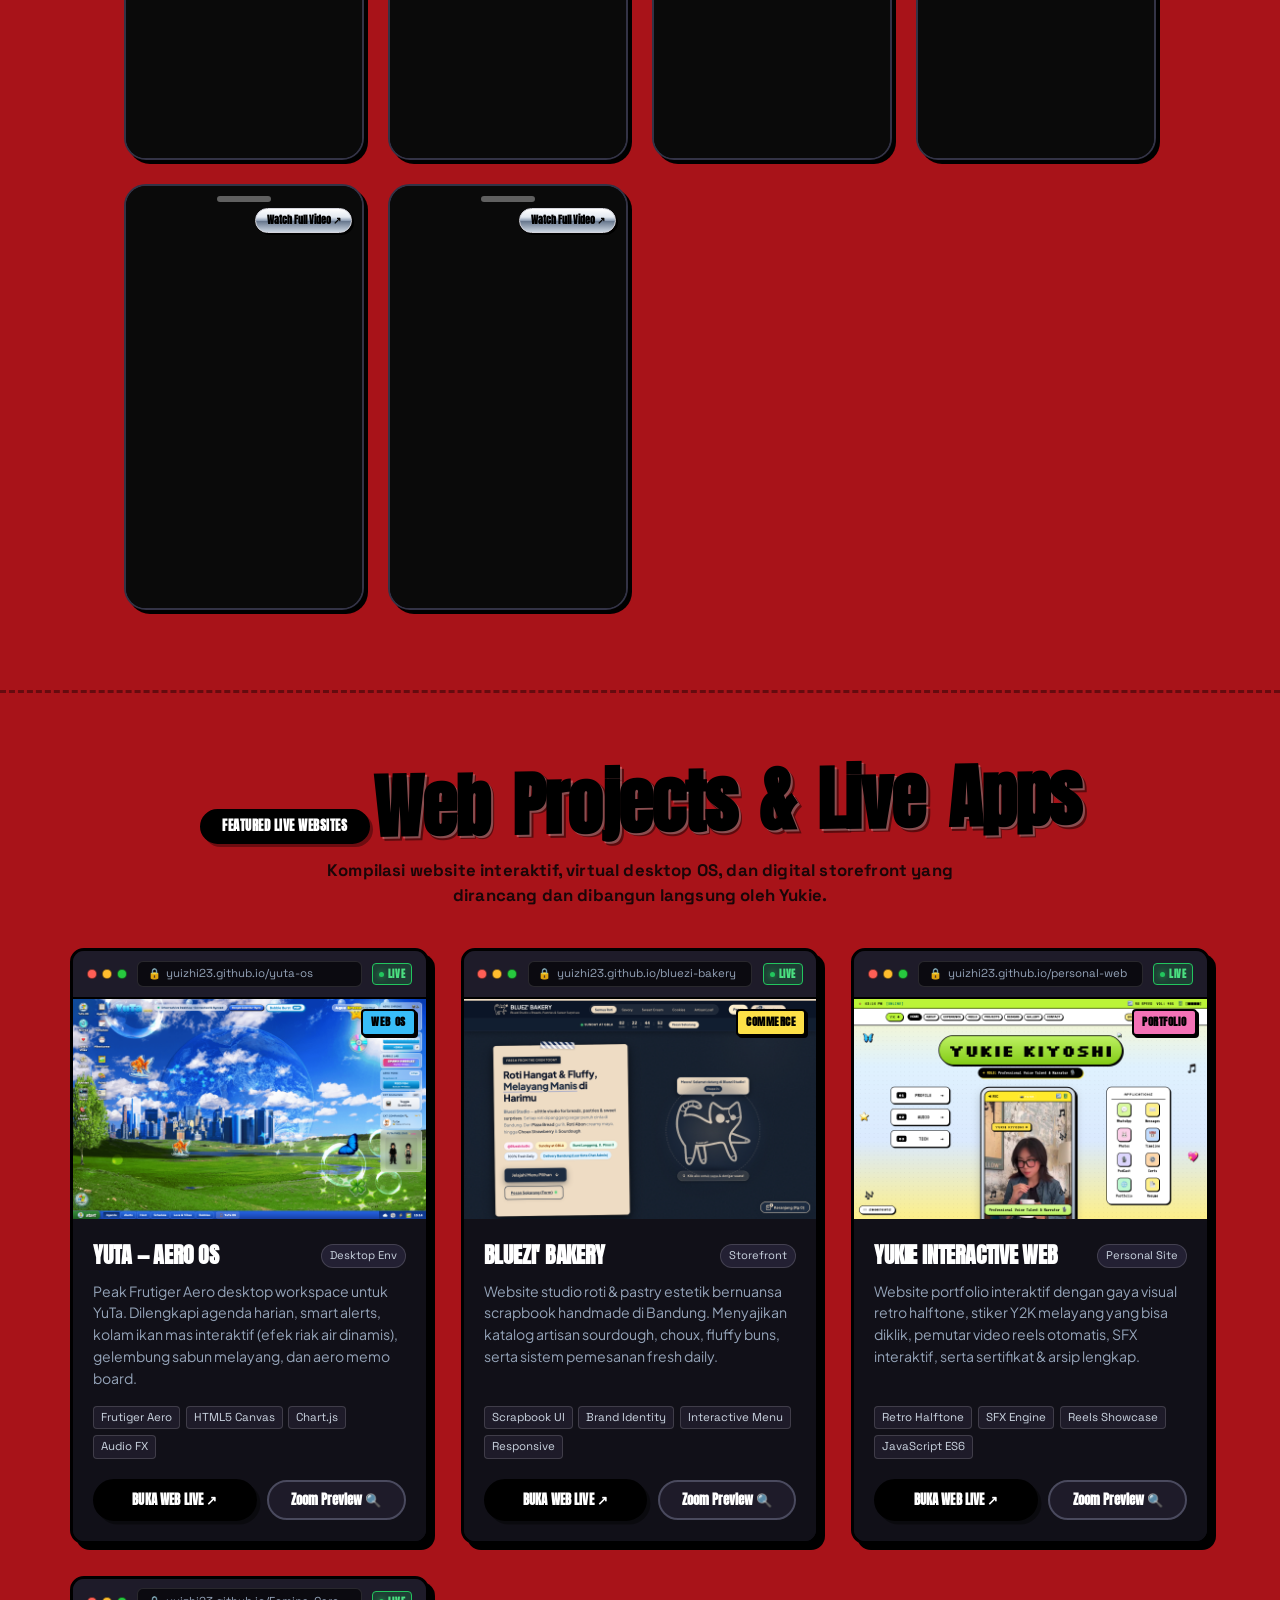
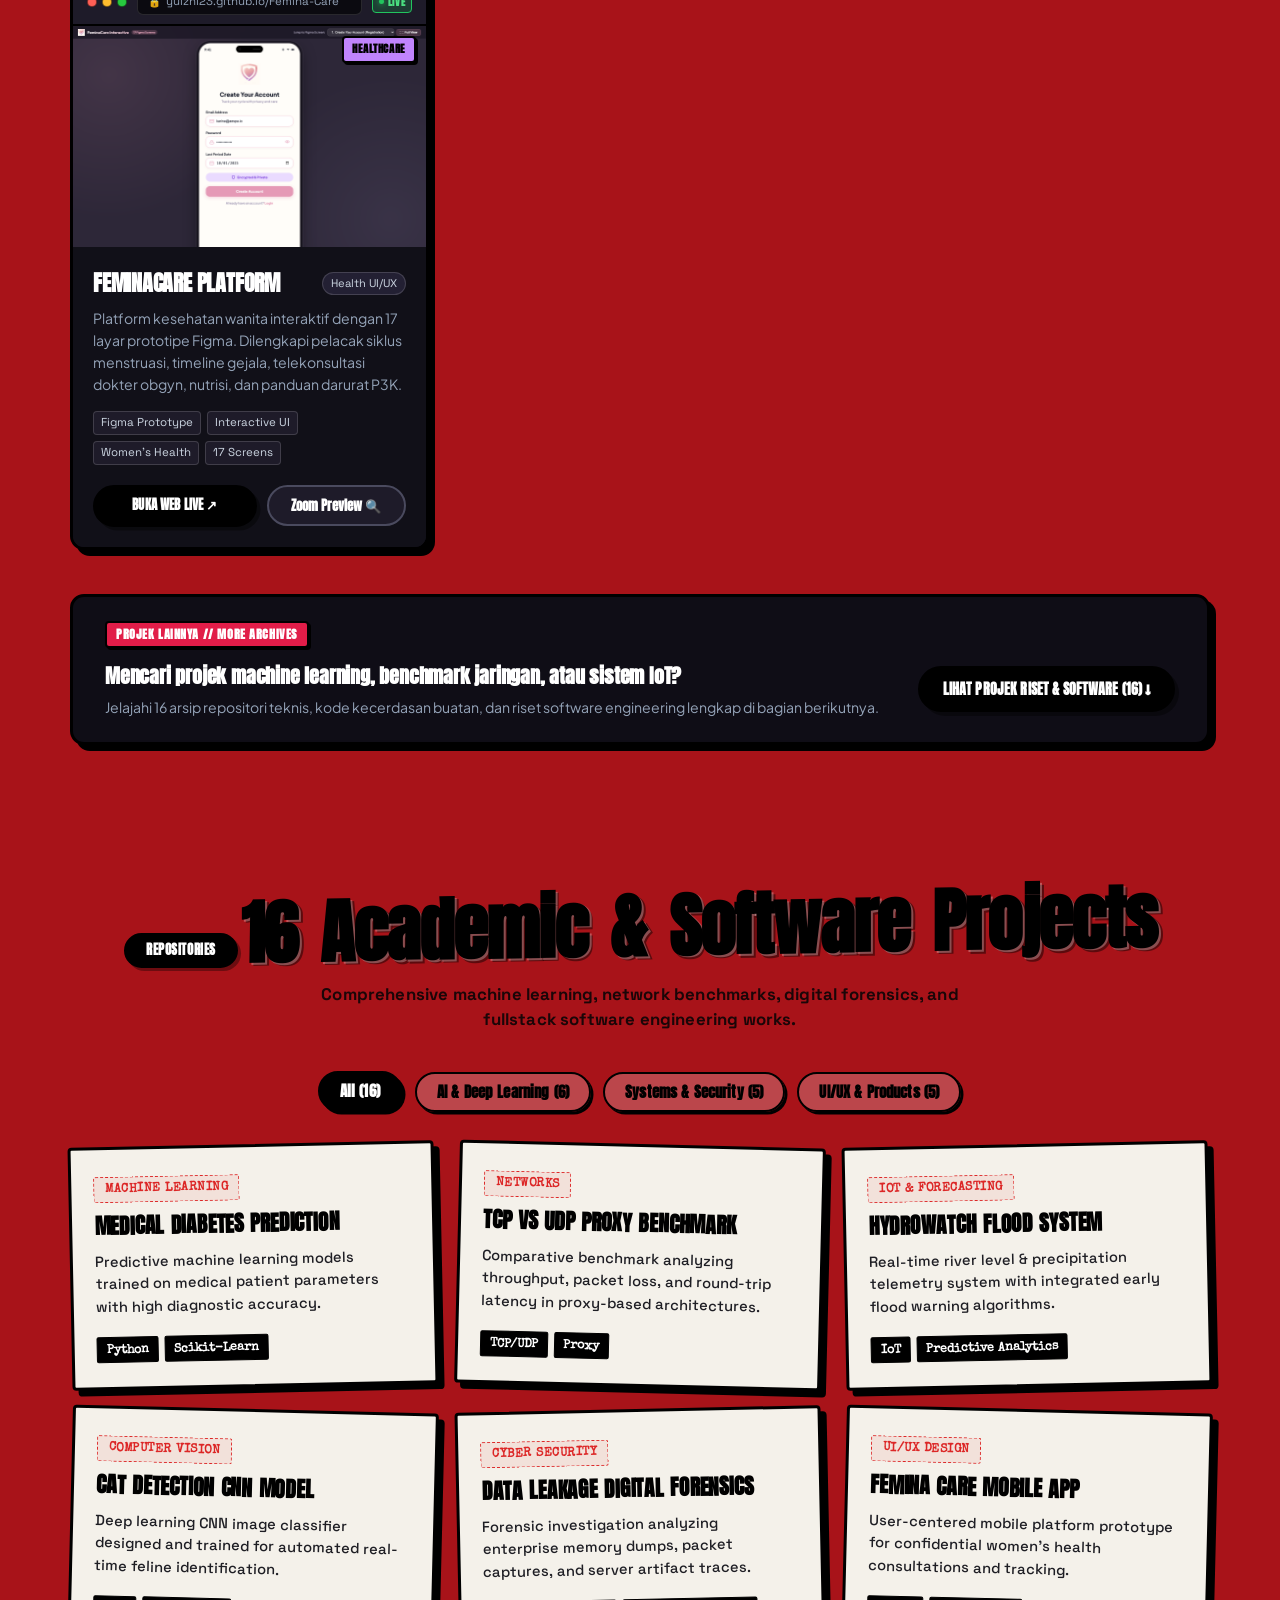
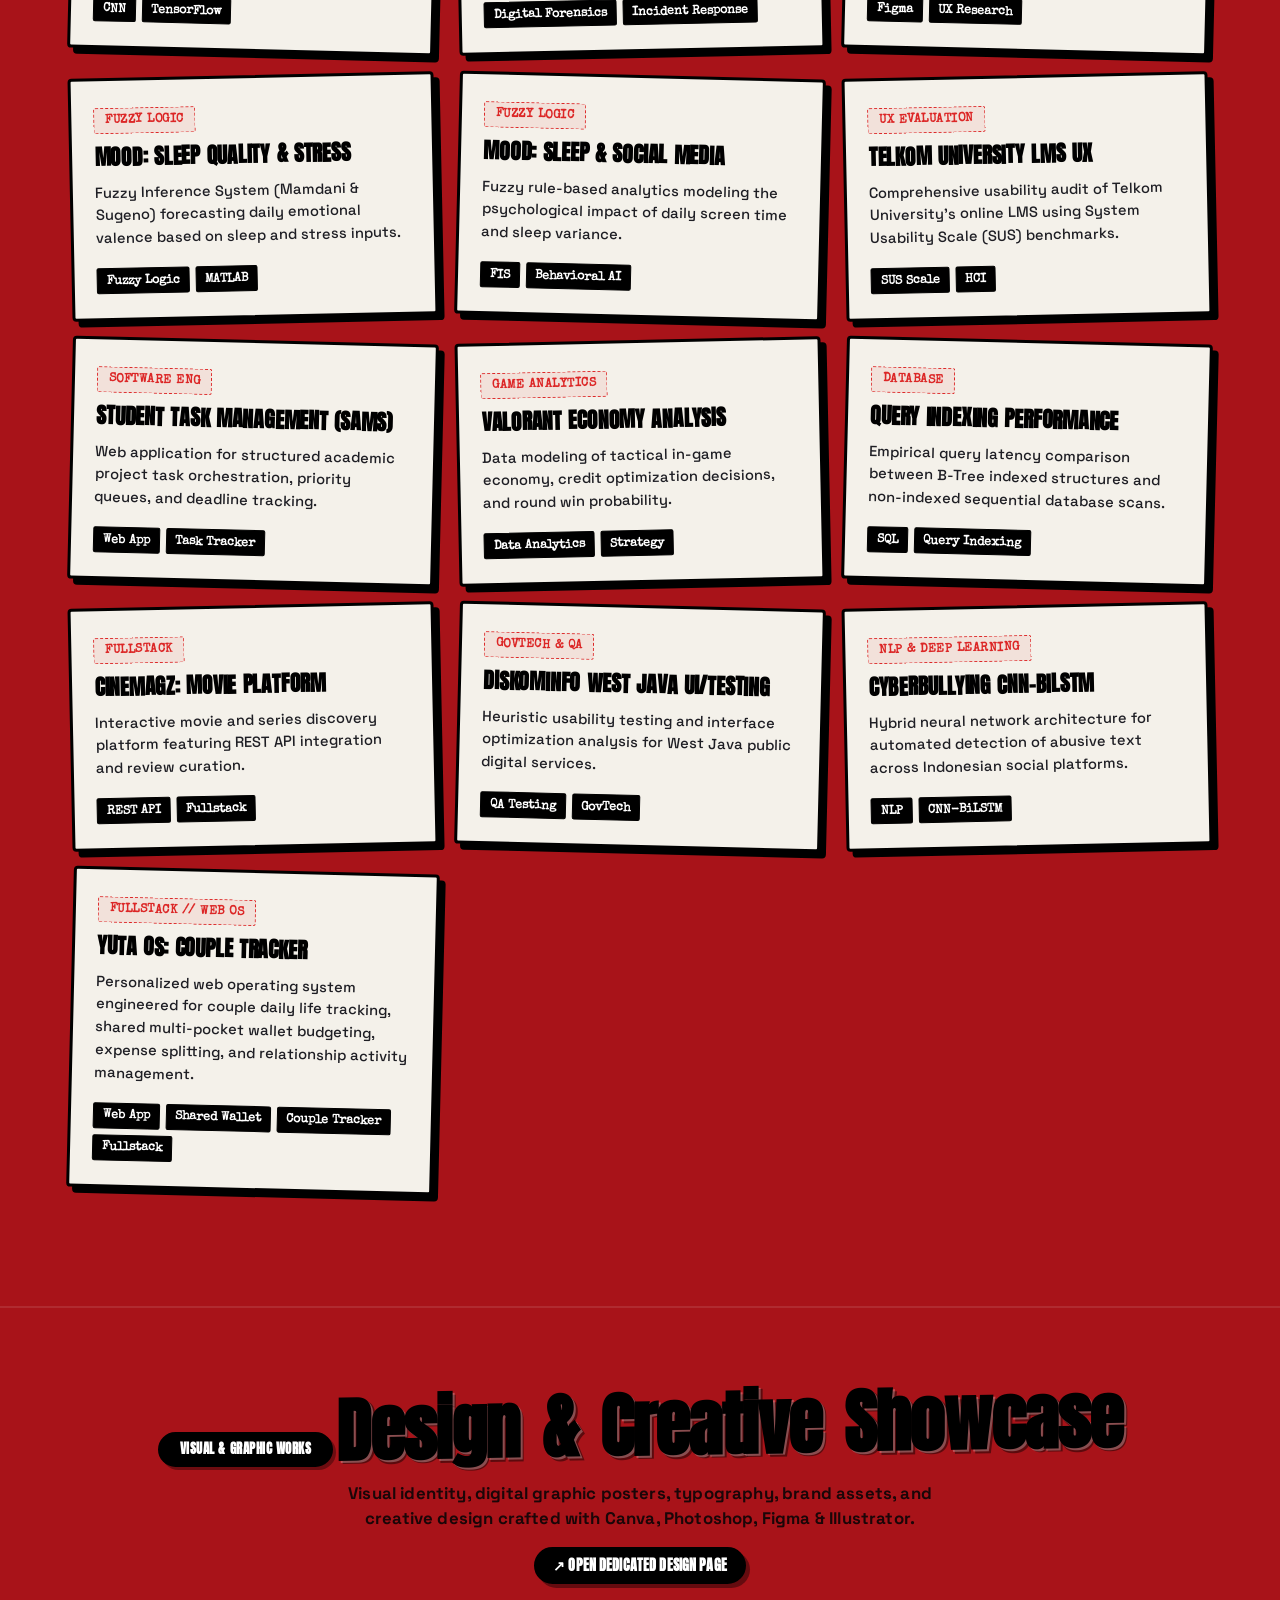
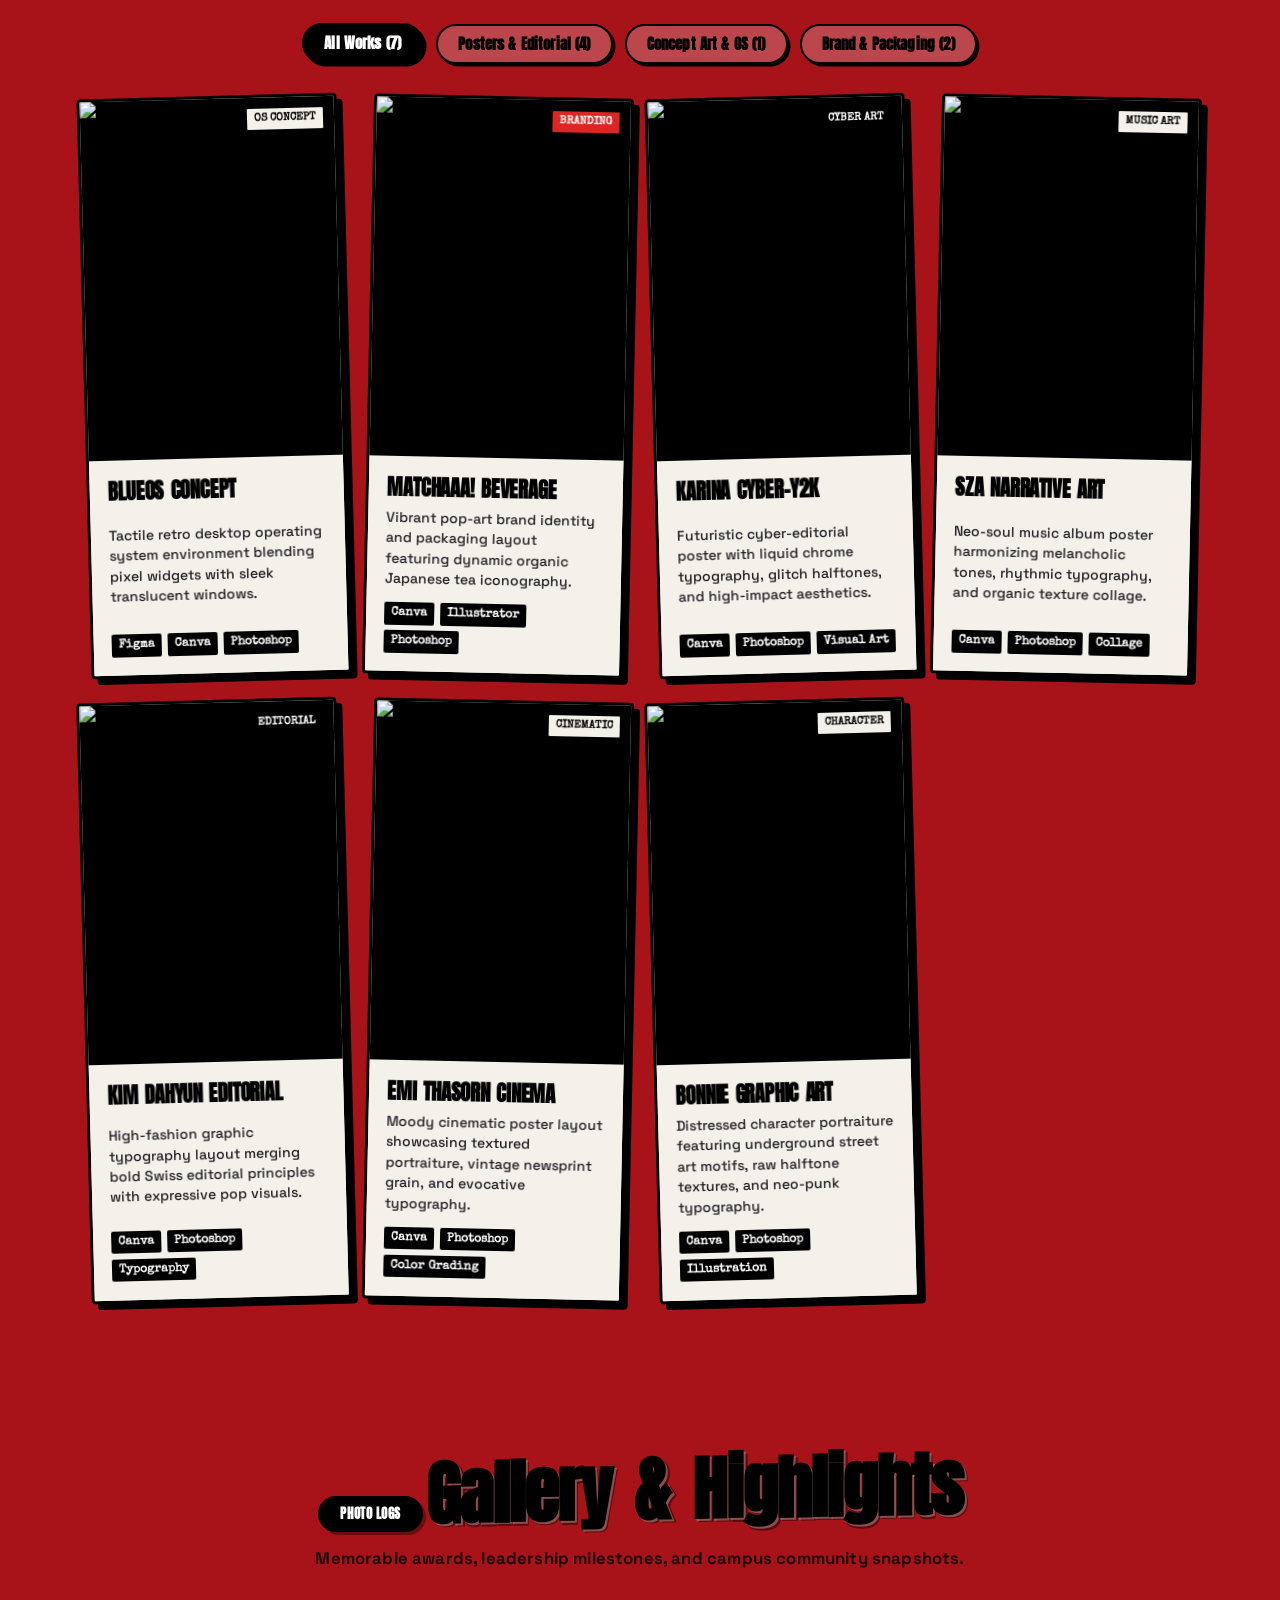
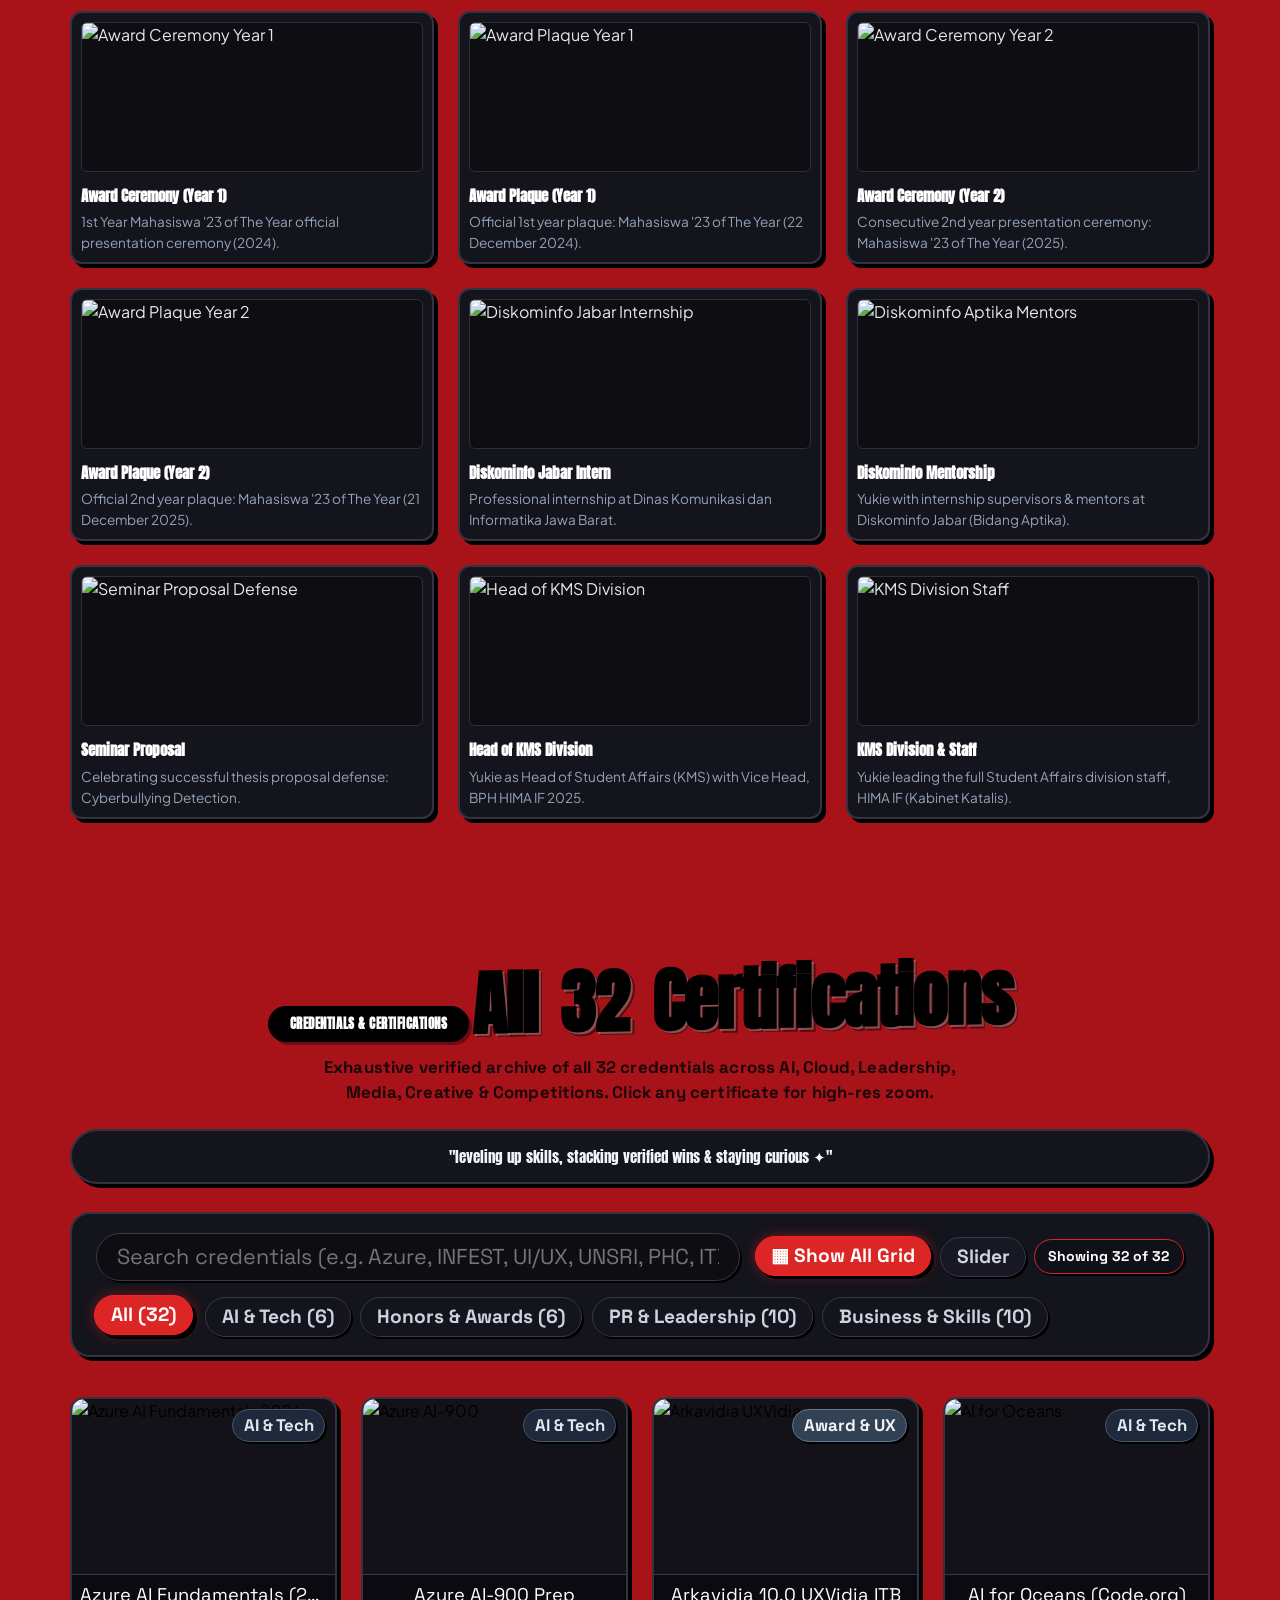
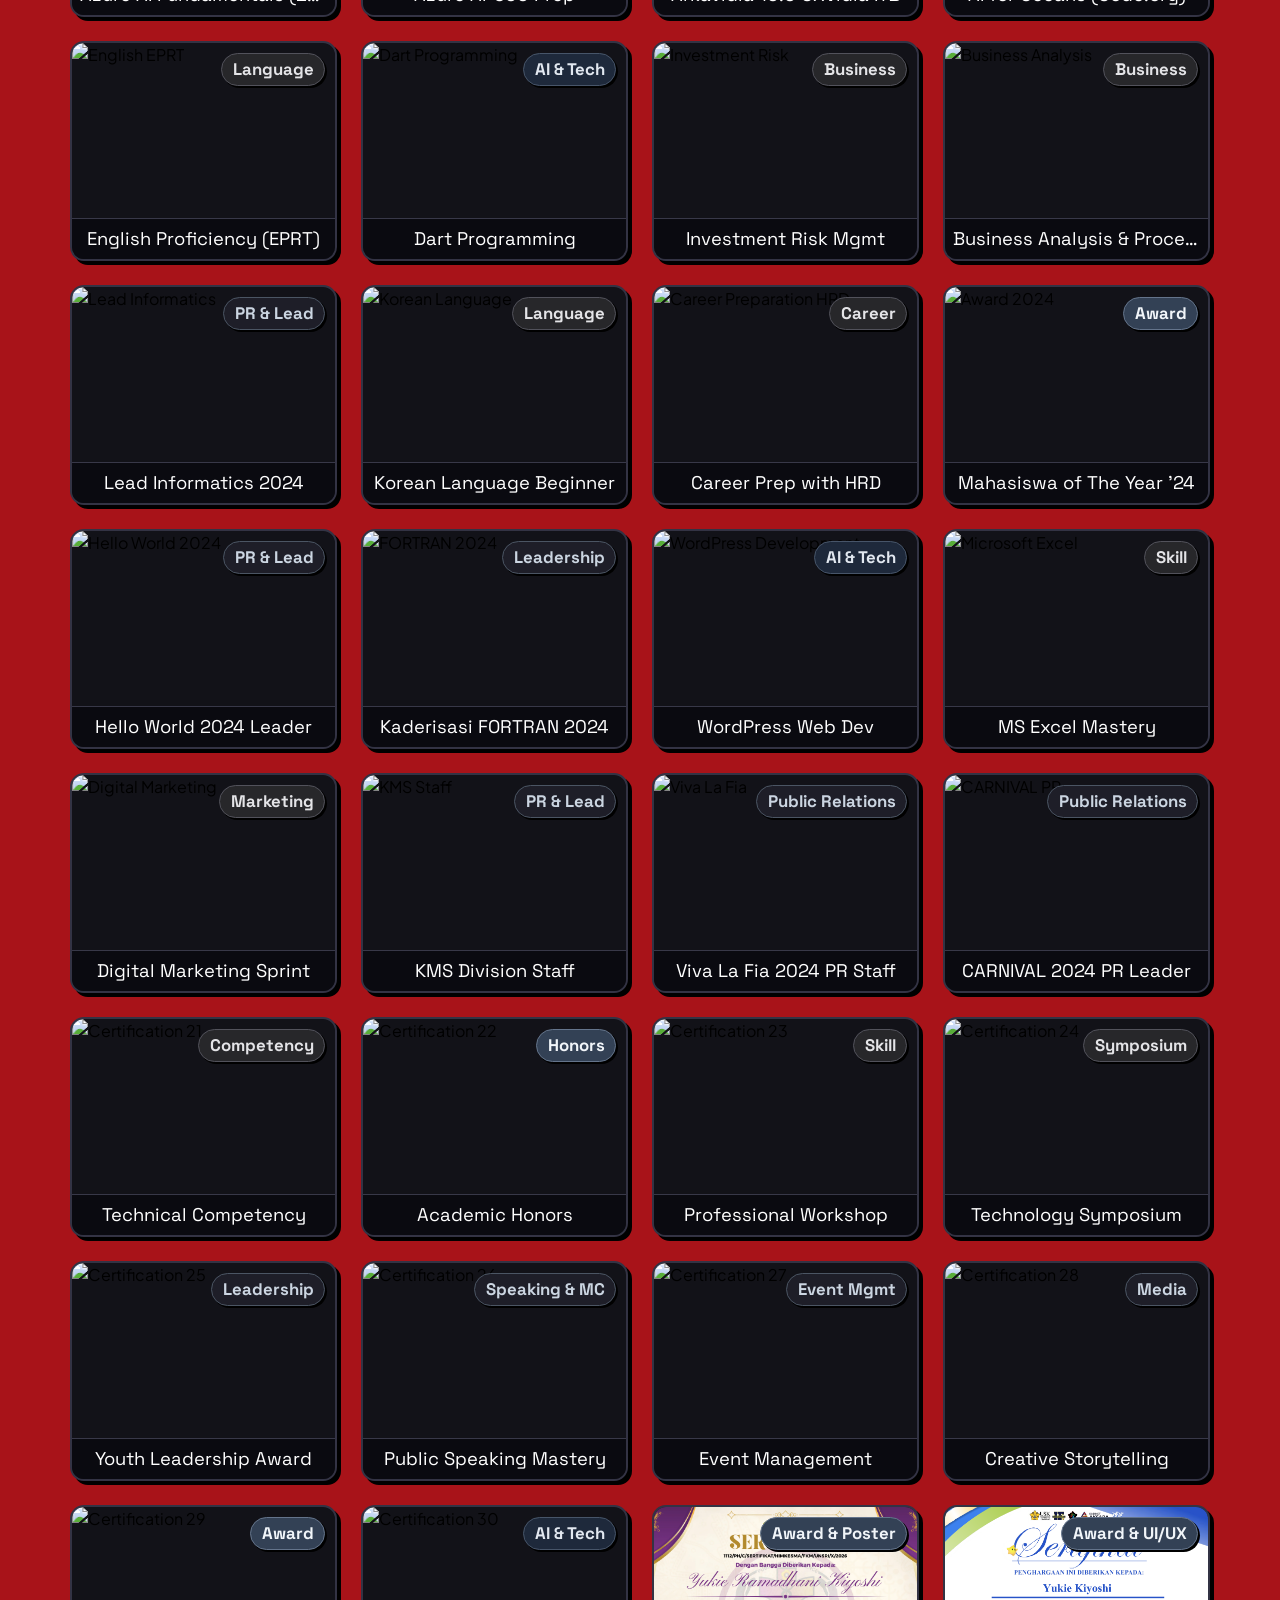
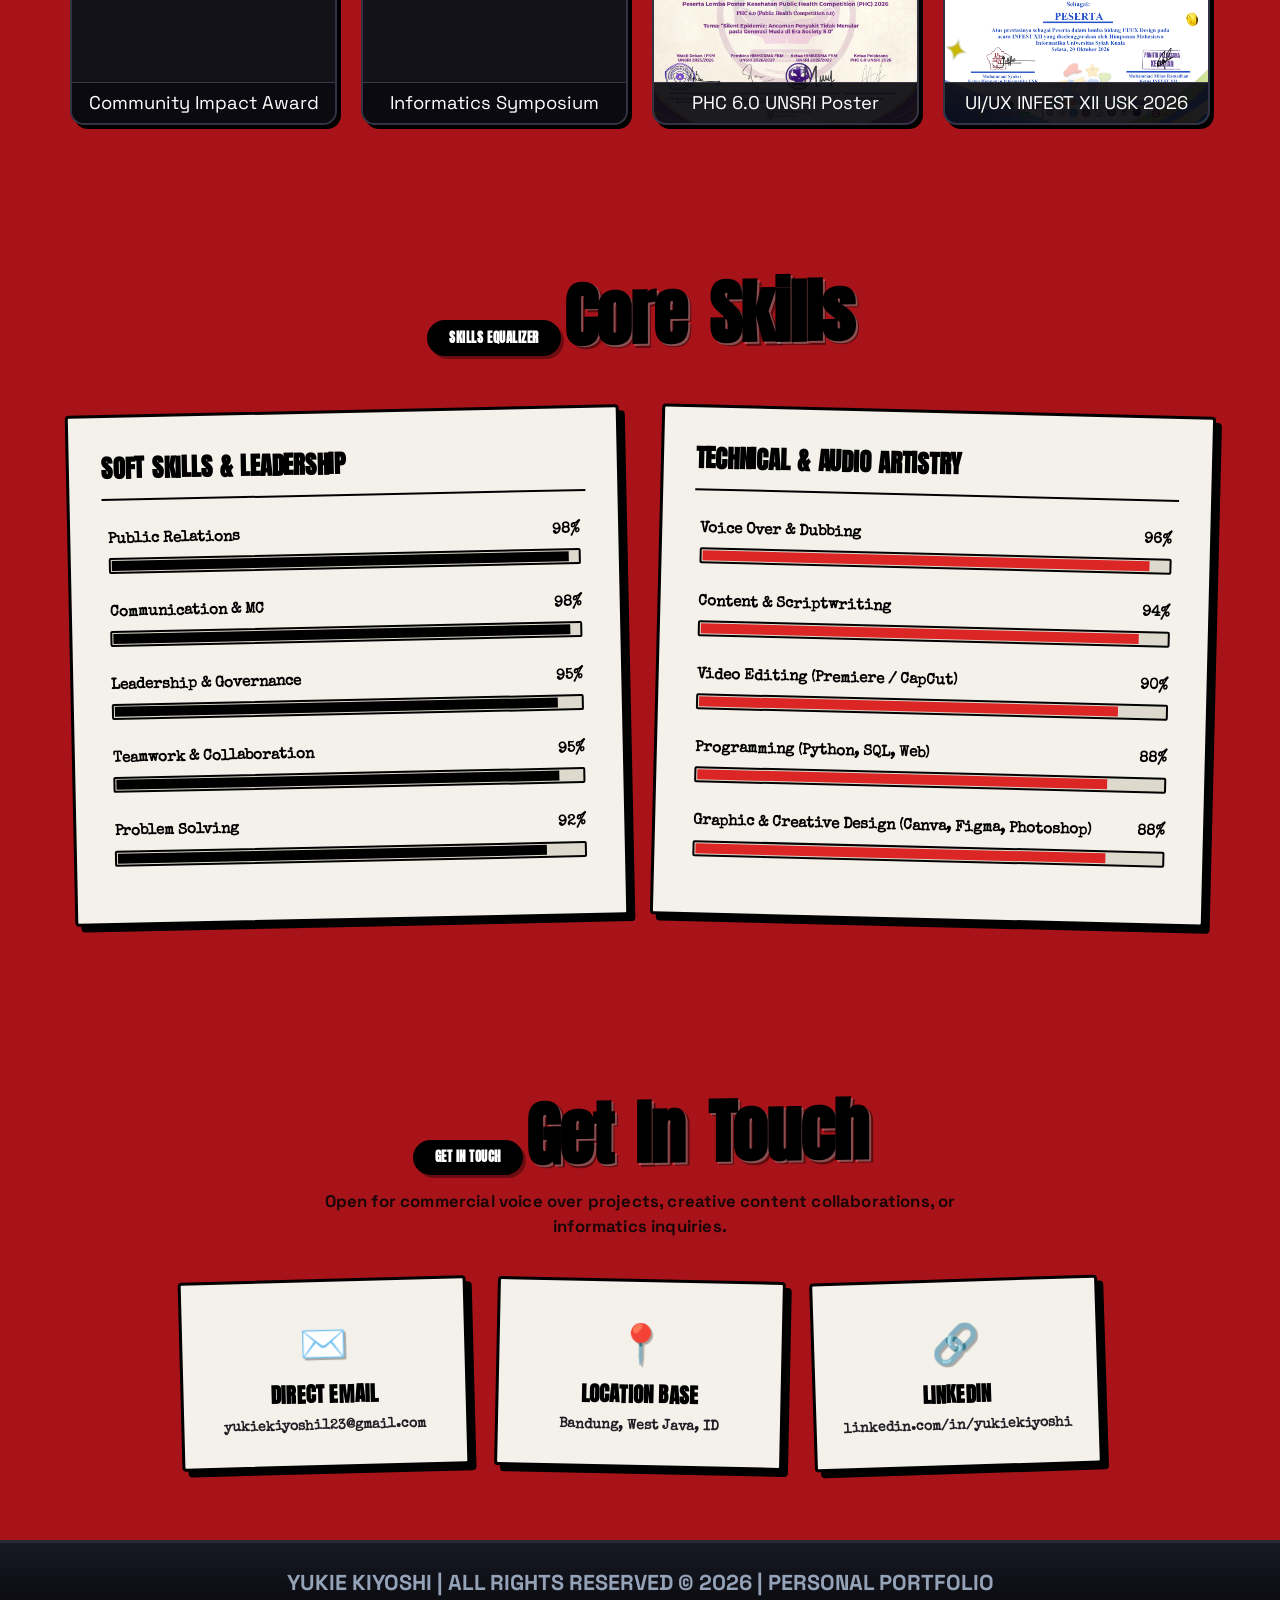
==== commit b92d8d4a: "Add FeminaCare interactive platform to web showcase section" ====
--- a/index.html
+++ b/index.html
@@ -1045,6 +1045,54 @@
           </div>
         </div>
 
+        <!-- 4. FeminaCare Interactive Platform -->
+        <div class="web-browser-card">
+          <div class="web-browser-header">
+            <div class="web-browser-dots">
+              <span class="w-dot w-dot-red"></span>
+              <span class="w-dot w-dot-yellow"></span>
+              <span class="w-dot w-dot-green"></span>
+            </div>
+            <div class="web-browser-url">
+              <span class="url-icon">🔒</span>
+              <span class="url-text">yuizhi23.github.io/Femina-Care</span>
+            </div>
+            <span class="web-live-indicator">LIVE</span>
+          </div>
+
+          <div class="web-browser-viewport" data-zoom-src="assets/Web-Preview/femina-care.png" data-zoom-cap="FeminaCare: Interactive Women's Health Platform (17 Figma Prototype Screens & Health Tracker)">
+            <img src="assets/Web-Preview/femina-care.png" alt="FeminaCare Platform Preview" loading="lazy" class="web-preview-img">
+            <div class="web-viewport-overlay">
+              <span class="web-overlay-pill">🔍 Klik untuk Full Preview</span>
+            </div>
+            <span class="web-corner-badge badge-purple">HEALTHCARE</span>
+          </div>
+
+          <div class="web-card-content">
+            <div class="web-card-title-row">
+              <h3 class="web-project-title">FeminaCare Platform</h3>
+              <span class="web-pill-status">Health UI/UX</span>
+            </div>
+            <p class="web-project-summary">
+              Platform kesehatan wanita interaktif dengan 17 layar prototipe Figma. Dilengkapi pelacak siklus menstruasi, timeline gejala, telekonsultasi dokter obgyn, nutrisi, dan panduan darurat P3K.
+            </p>
+            <div class="web-tech-pills">
+              <span class="w-pill">Figma Prototype</span>
+              <span class="w-pill">Interactive UI</span>
+              <span class="w-pill">Women's Health</span>
+              <span class="w-pill">17 Screens</span>
+            </div>
+            <div class="web-card-actions">
+              <a href="https://yuizhi23.github.io/Femina-Care/" target="_blank" rel="noopener" class="jelly-btn jelly-btn-yellow web-action-btn">
+                <span>Buka Web Live ↗</span>
+              </a>
+              <button class="web-preview-trigger-btn" data-zoom-src="assets/Web-Preview/femina-care.png" data-zoom-cap="FeminaCare: Interactive Women's Health Platform (17 Figma Prototype Screens & Health Tracker)">
+                <span>Zoom Preview 🔍</span>
+              </button>
+            </div>
+          </div>
+        </div>
+
       </div>
 
       <!-- Section Navigation Banner to Other Projects (Smooth Transition) -->
--- a/style.css
+++ b/style.css
@@ -6111,6 +6111,7 @@
 .web-corner-badge.badge-cyan { background: #38bdf8; color: #000; }
 .web-corner-badge.badge-cream { background: #fde047; color: #000; }
 .web-corner-badge.badge-pink { background: #f472b6; color: #000; }
+.web-corner-badge.badge-purple { background: #c084fc; color: #000; }
 
 /* Content Body */
 .web-card-content {
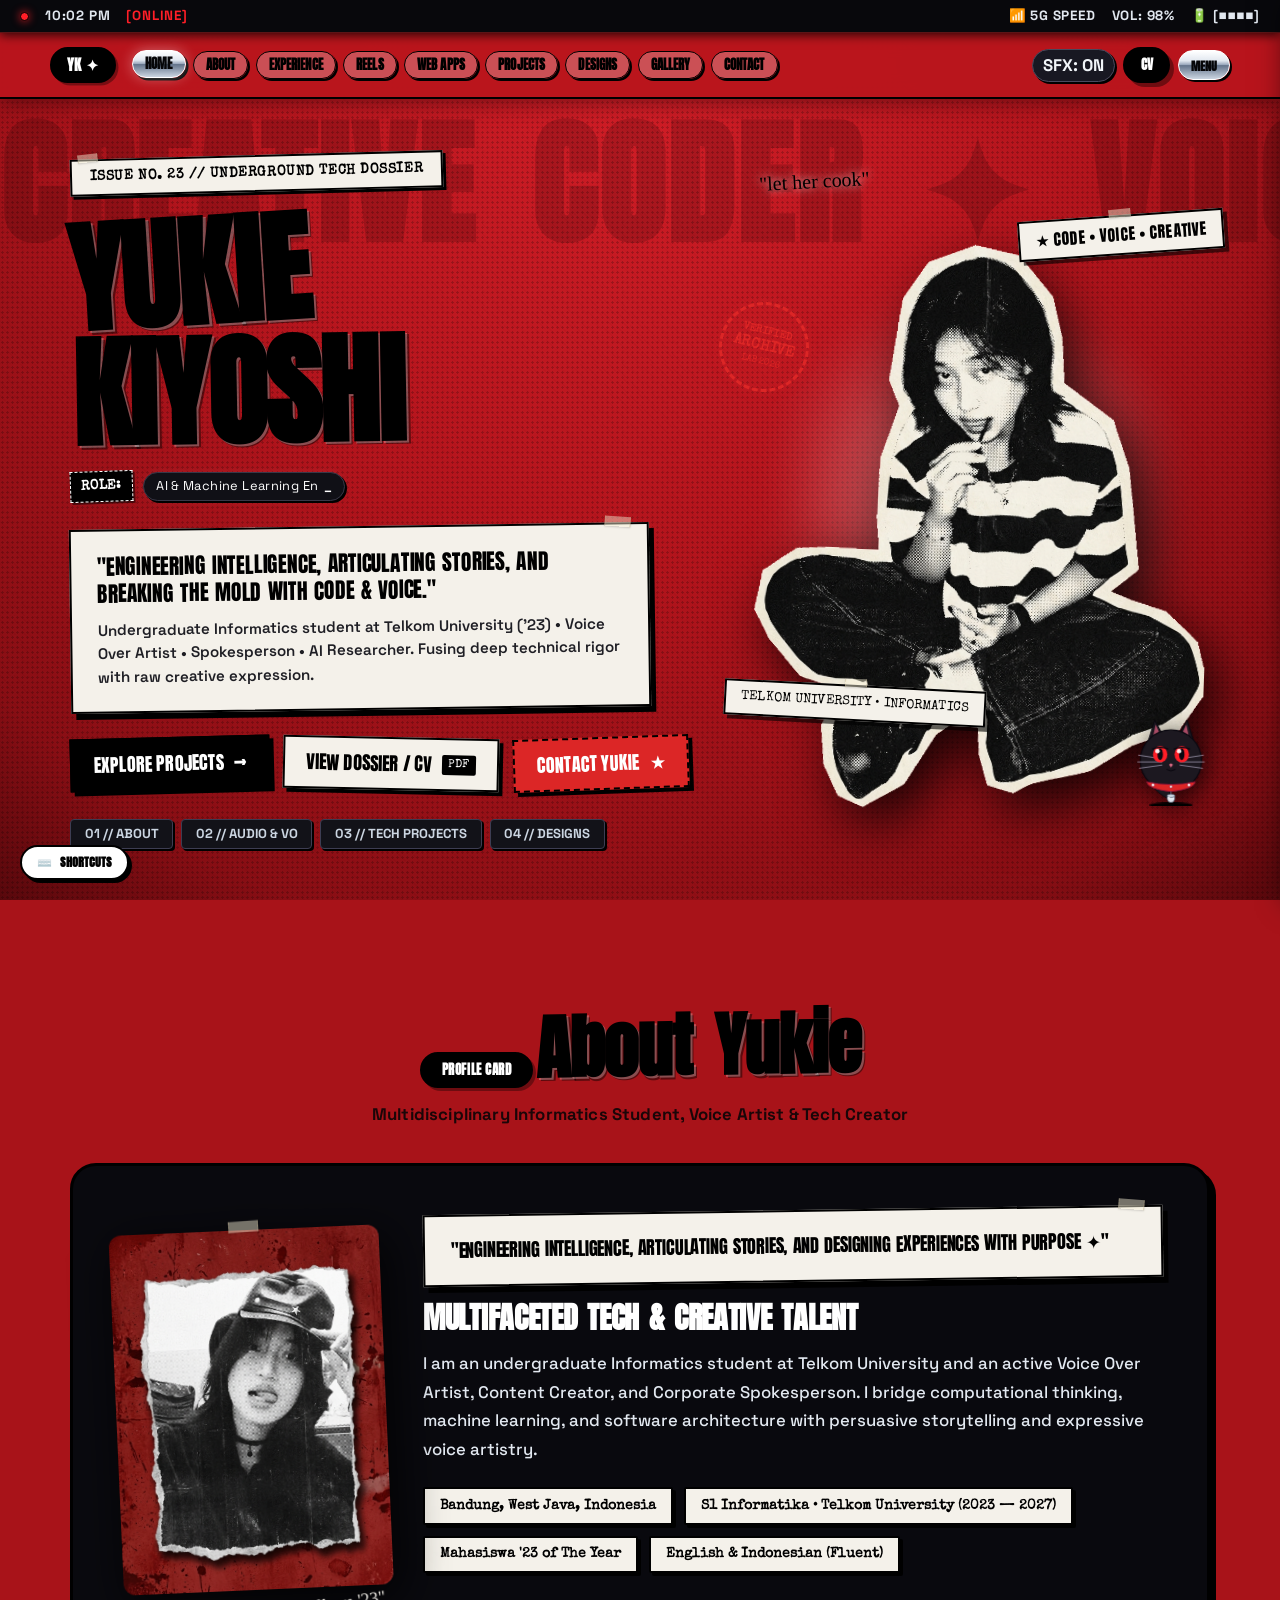
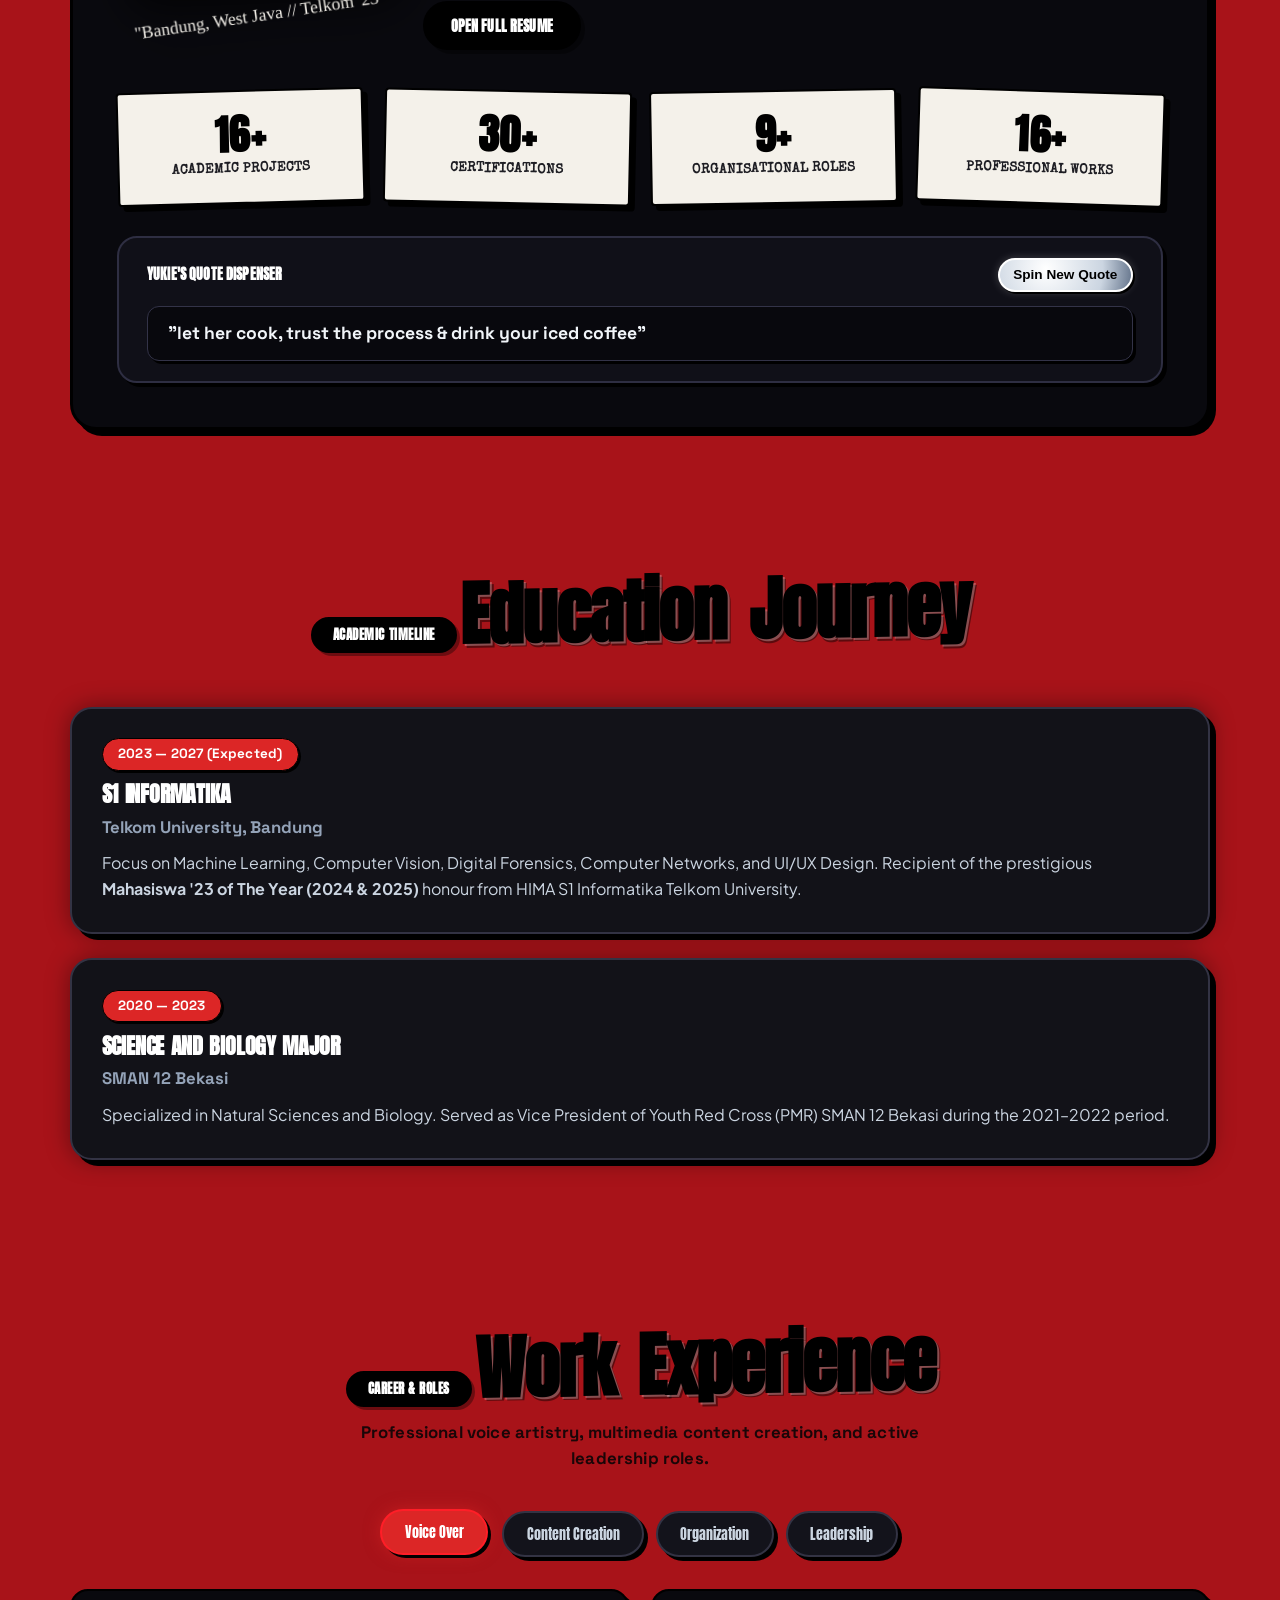
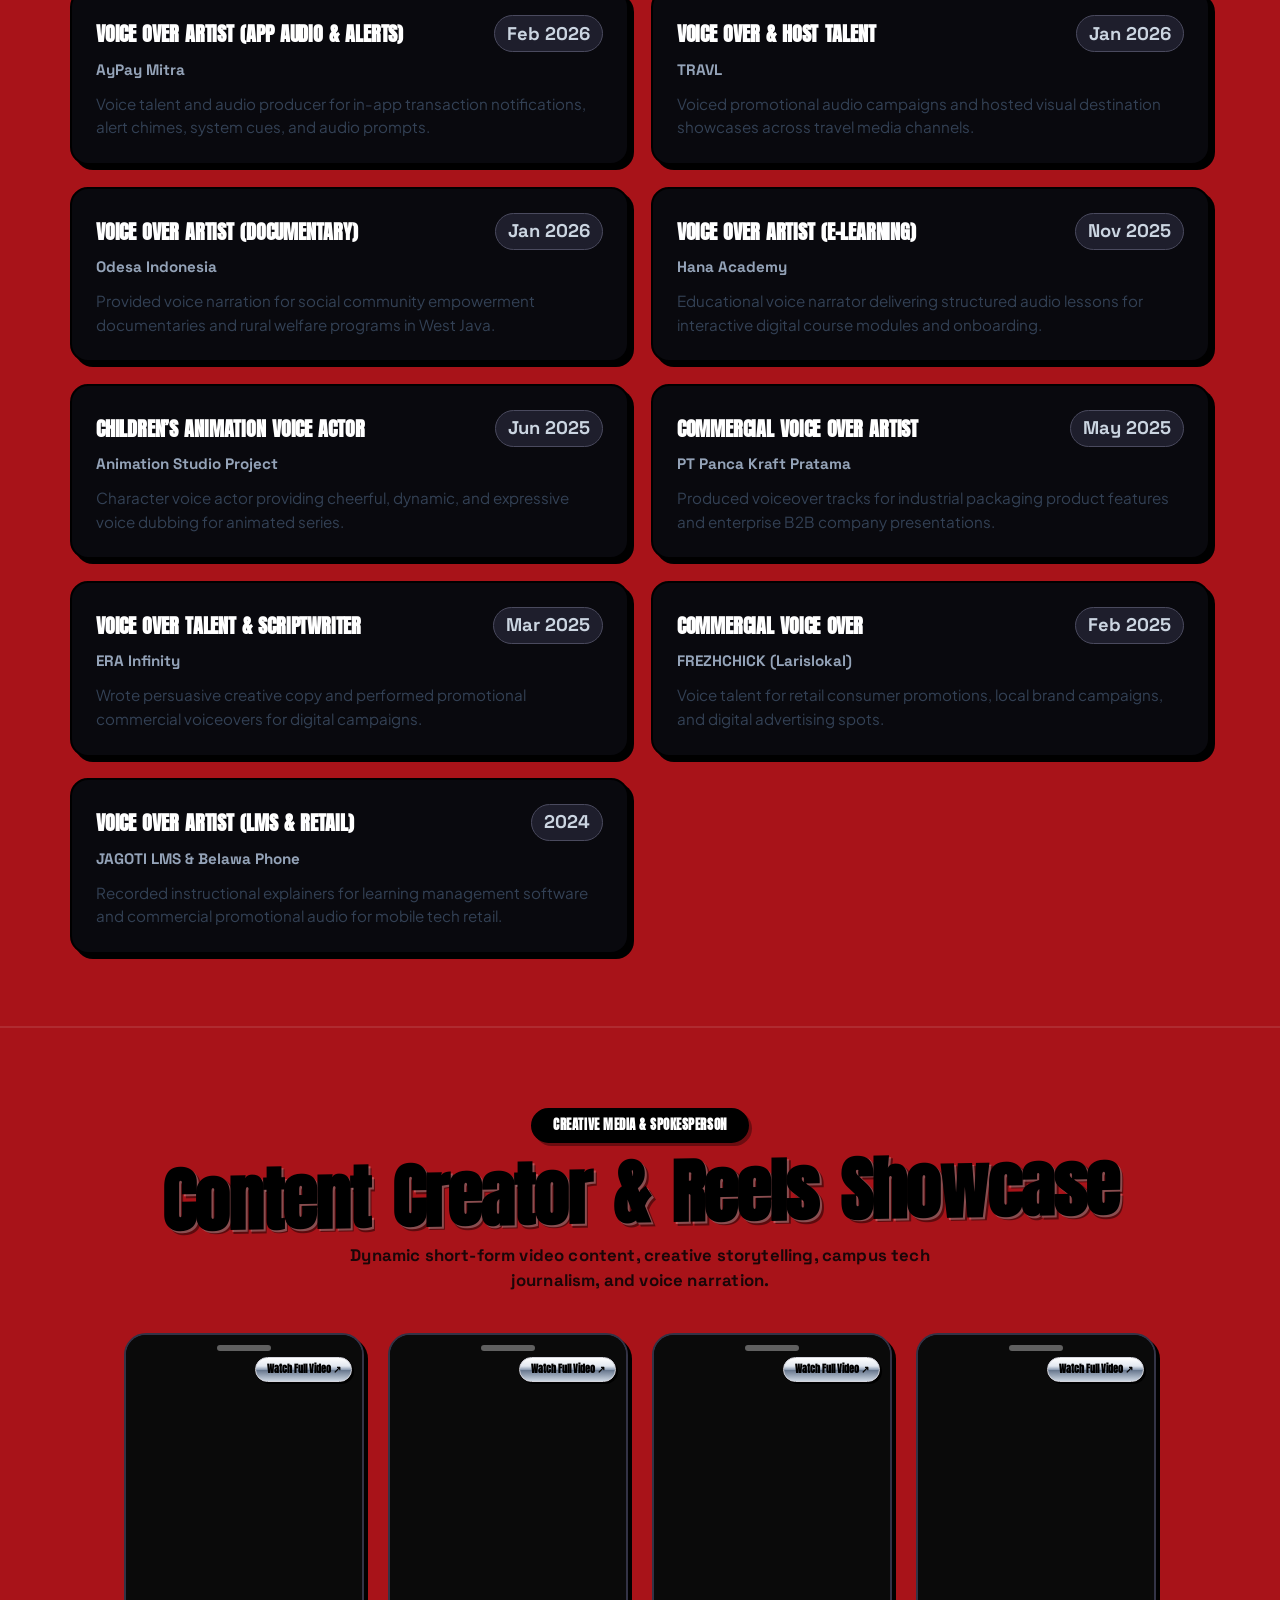
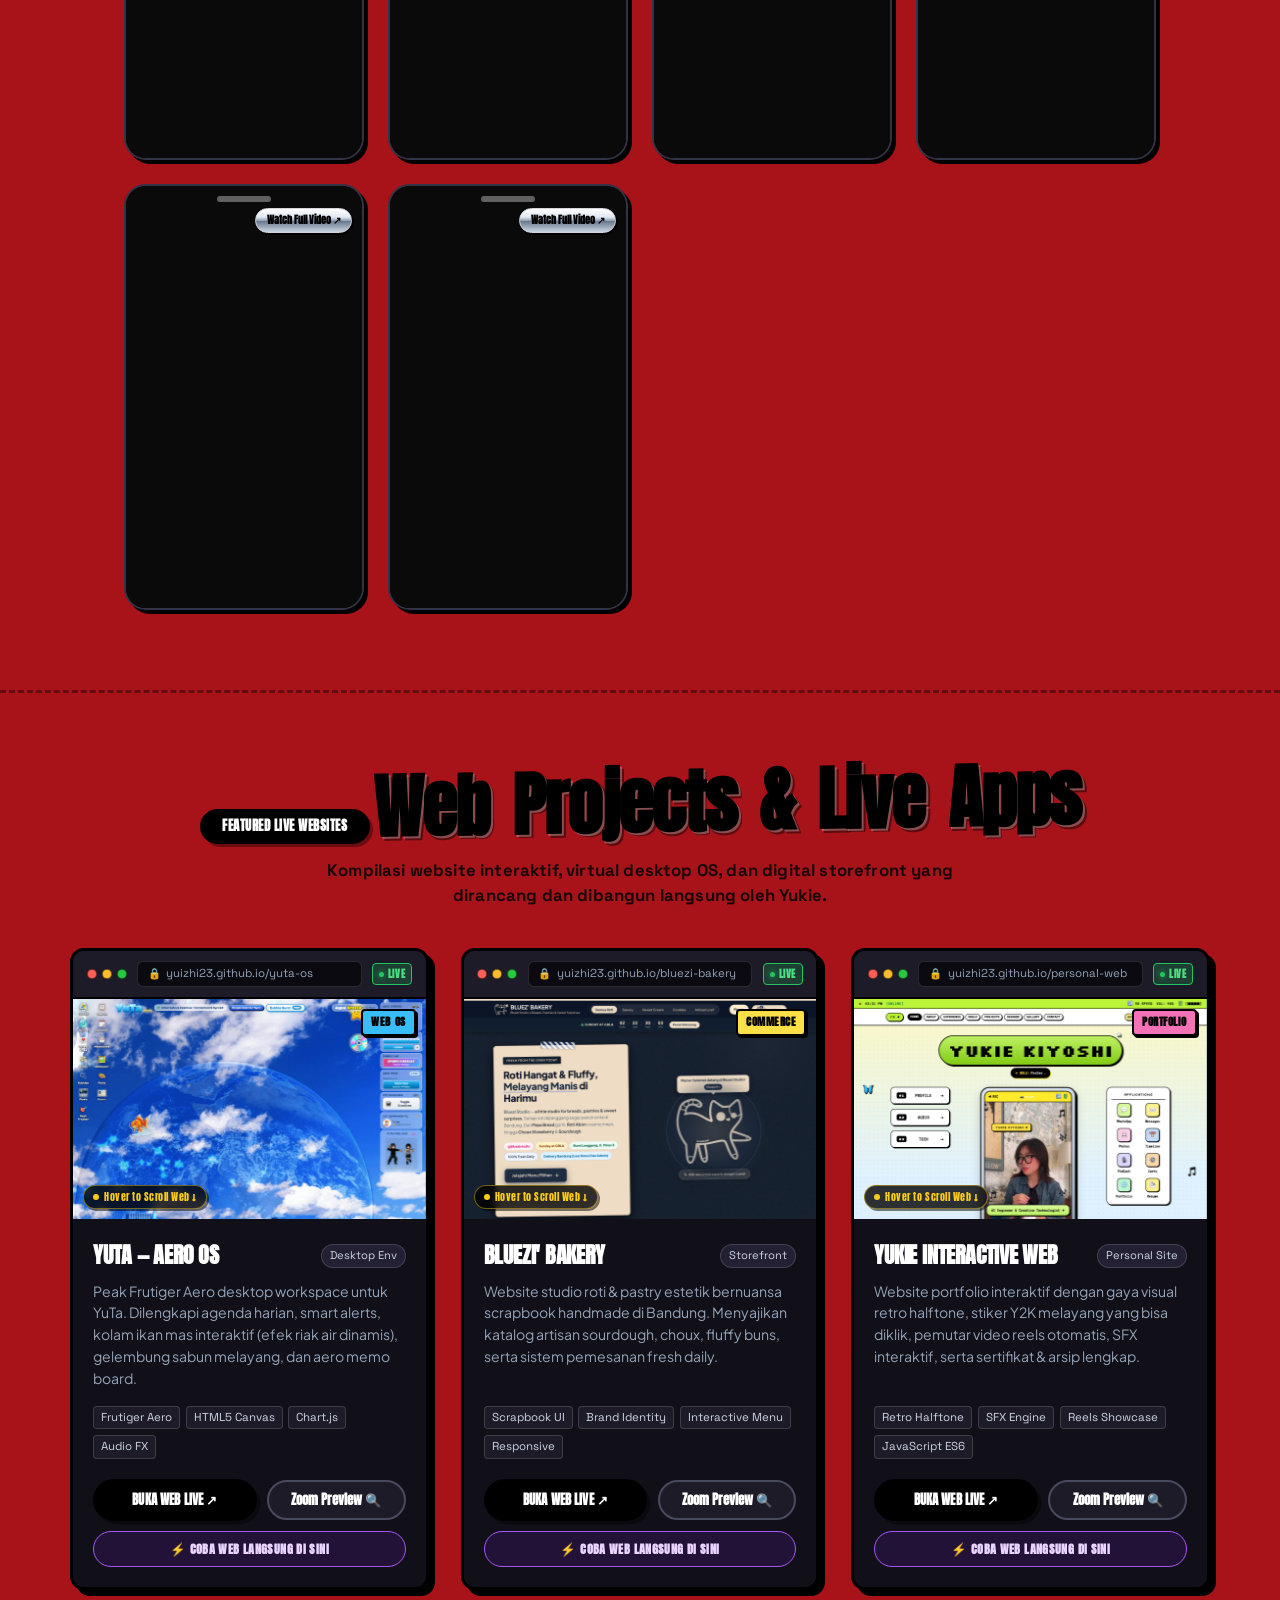
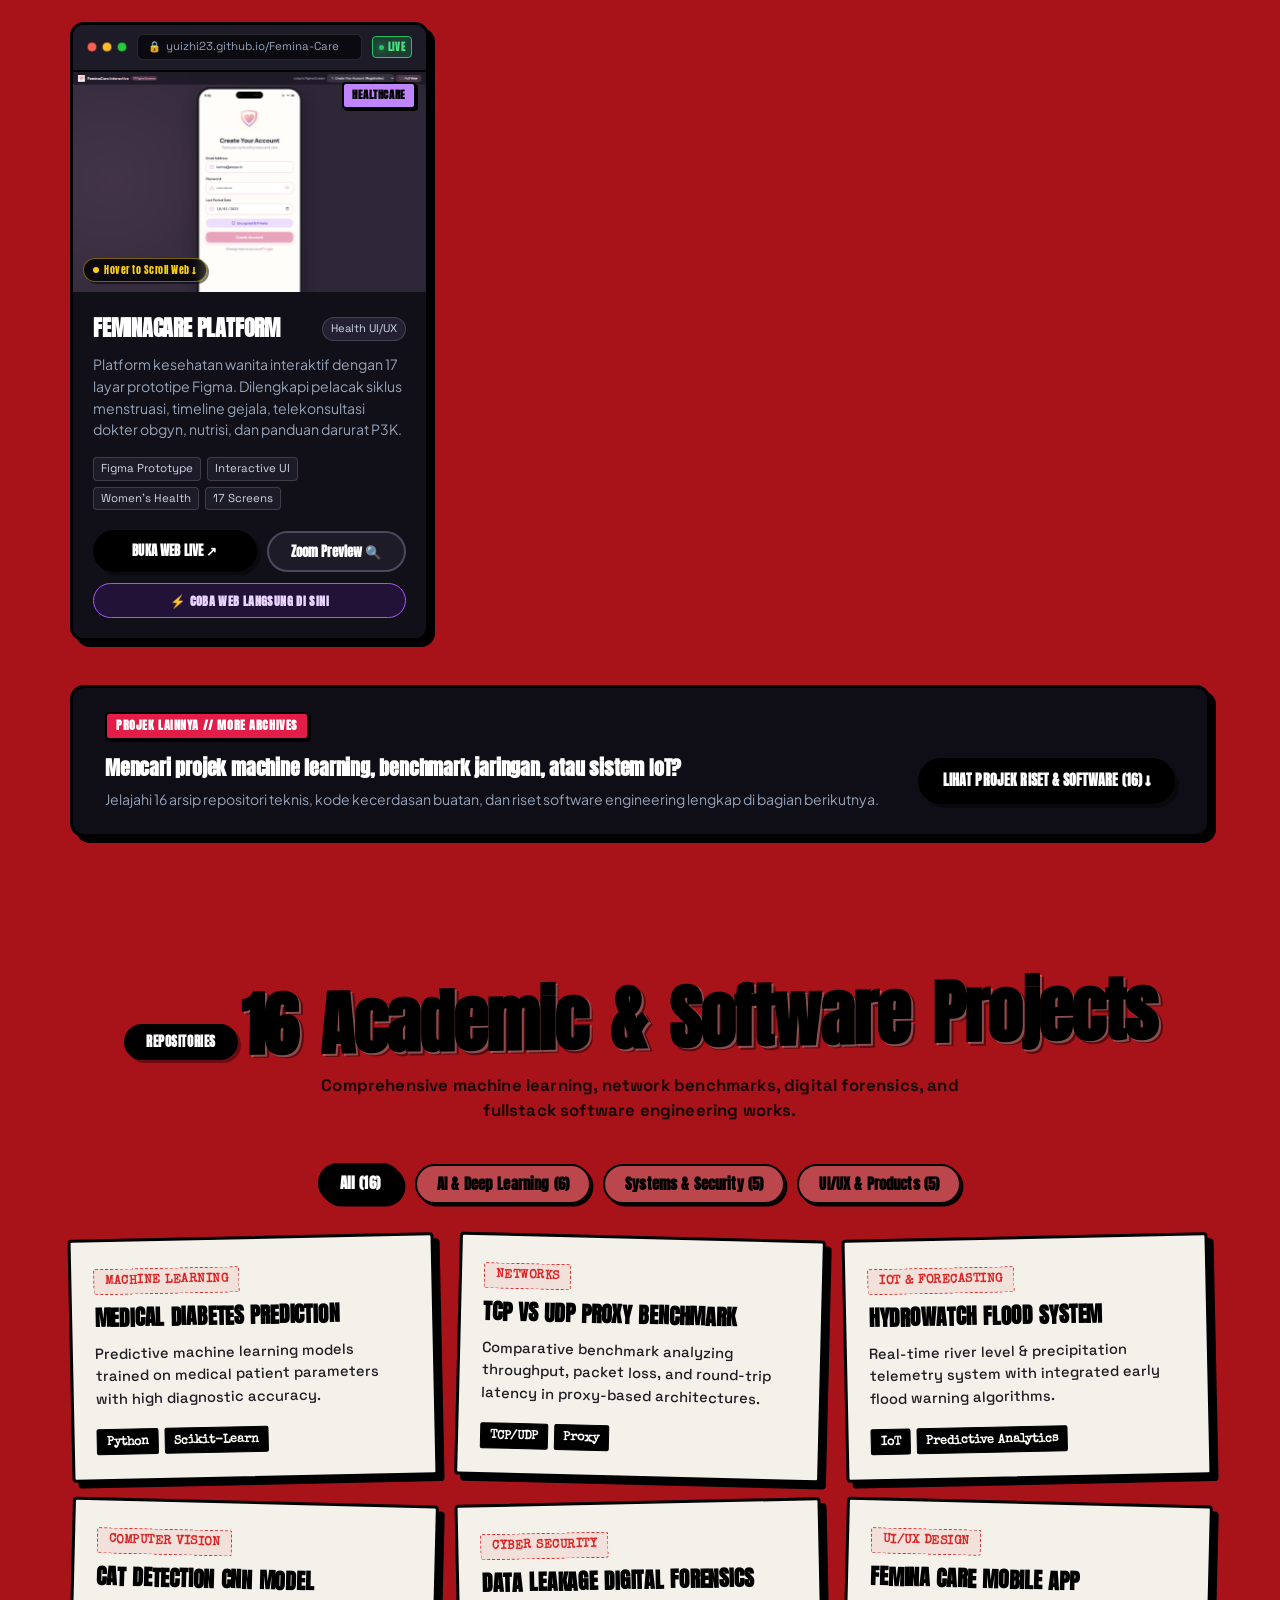
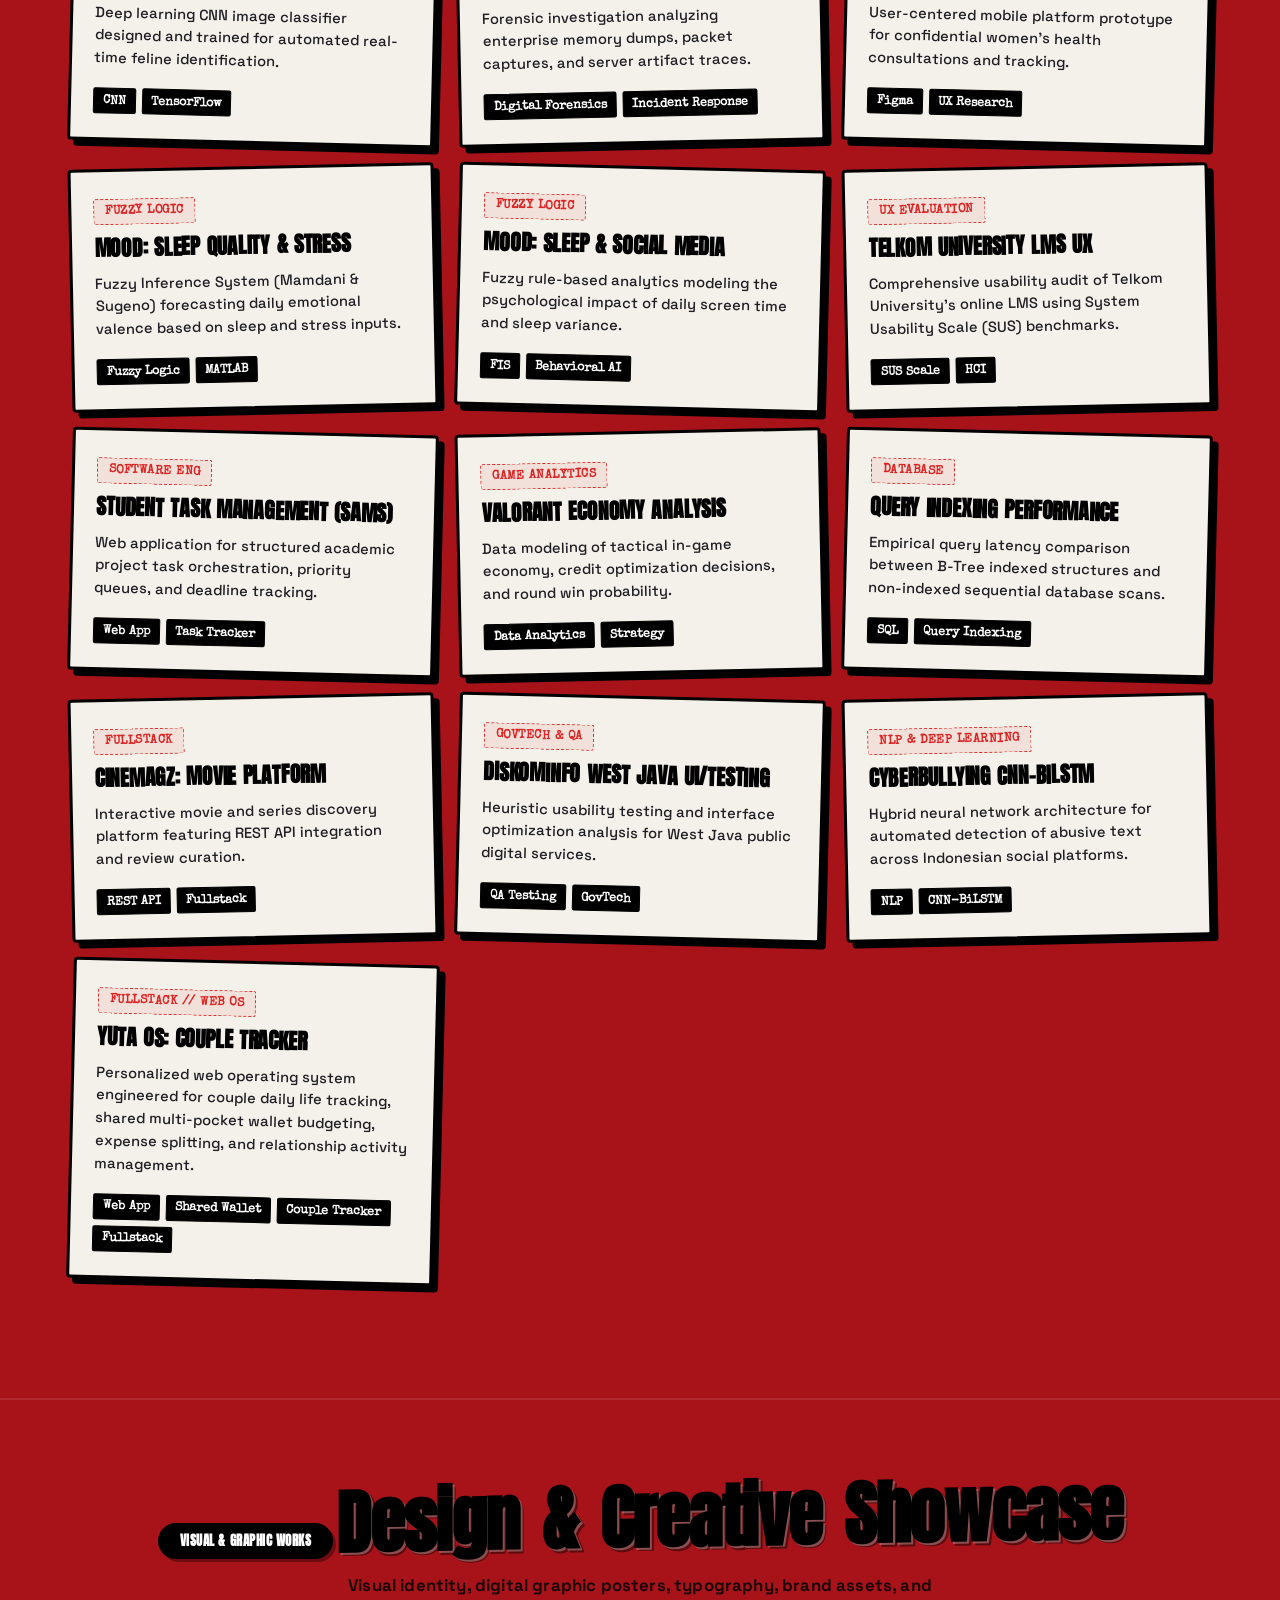
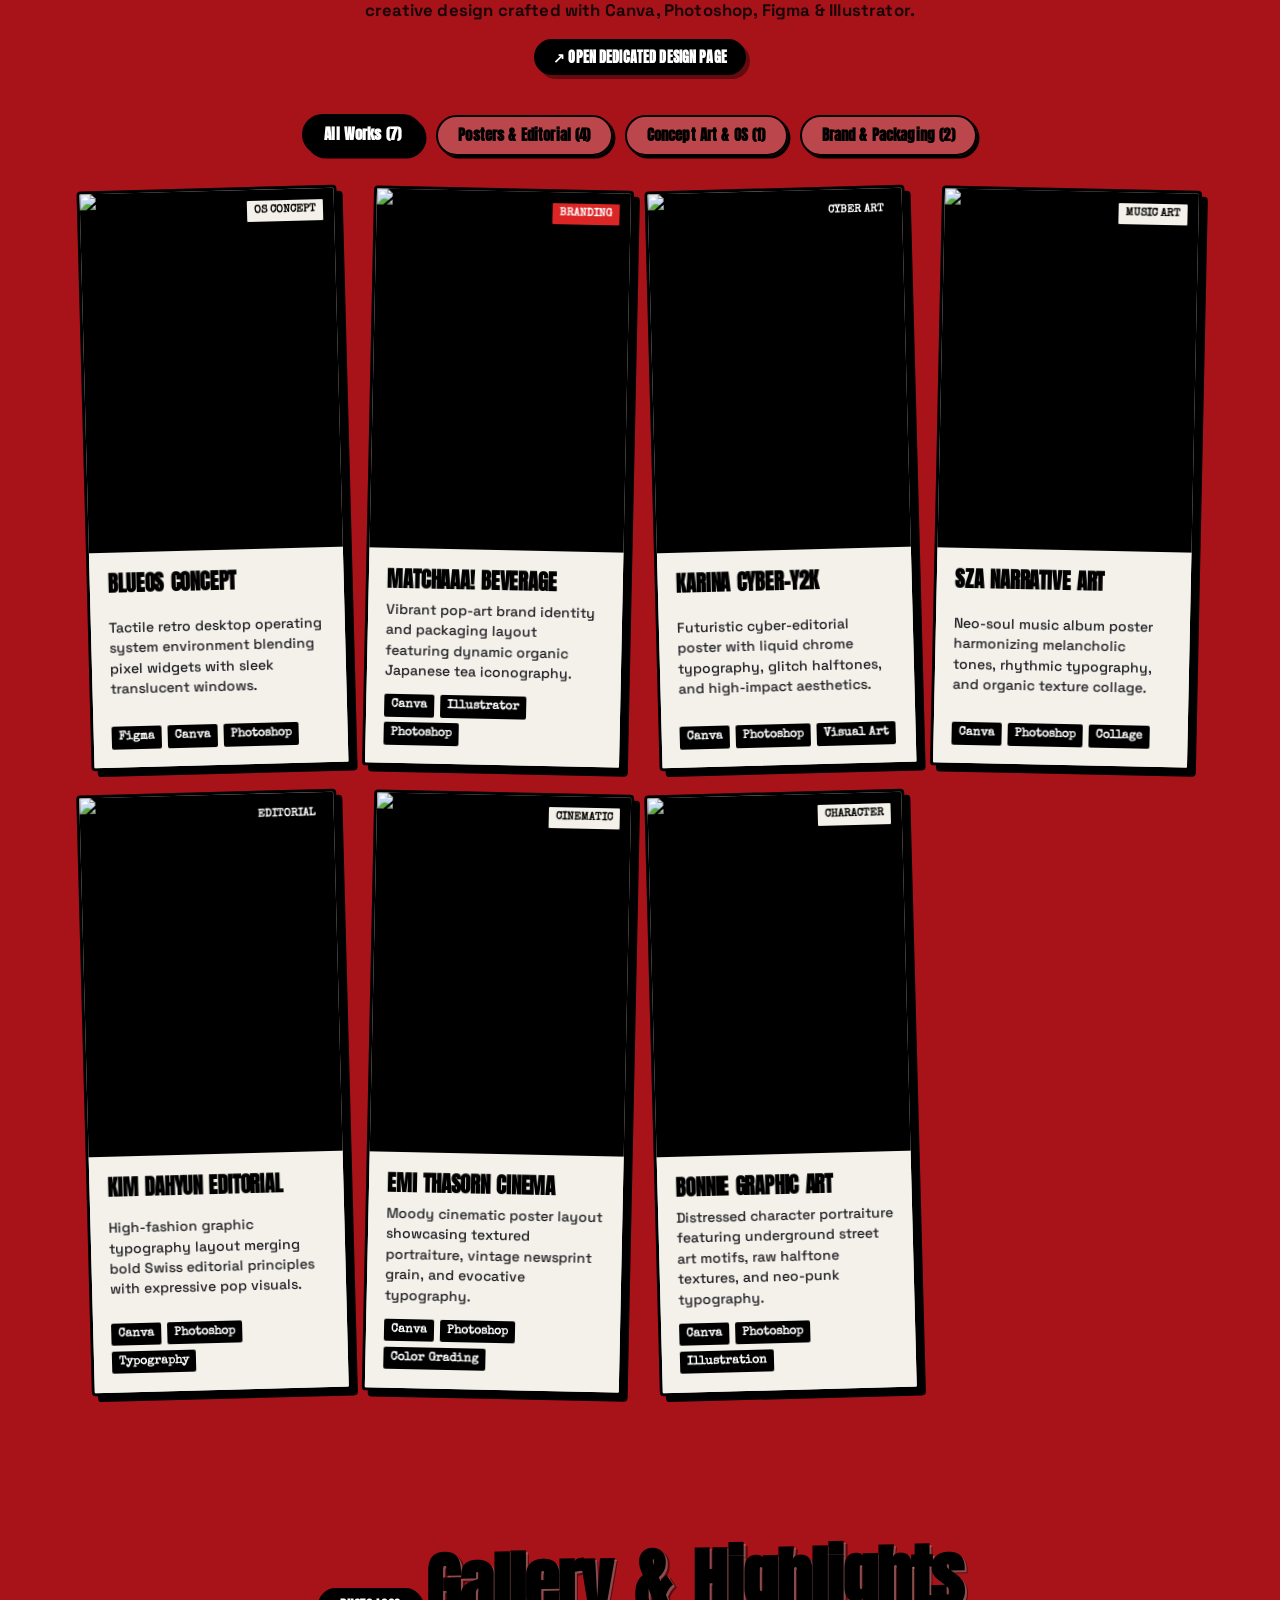
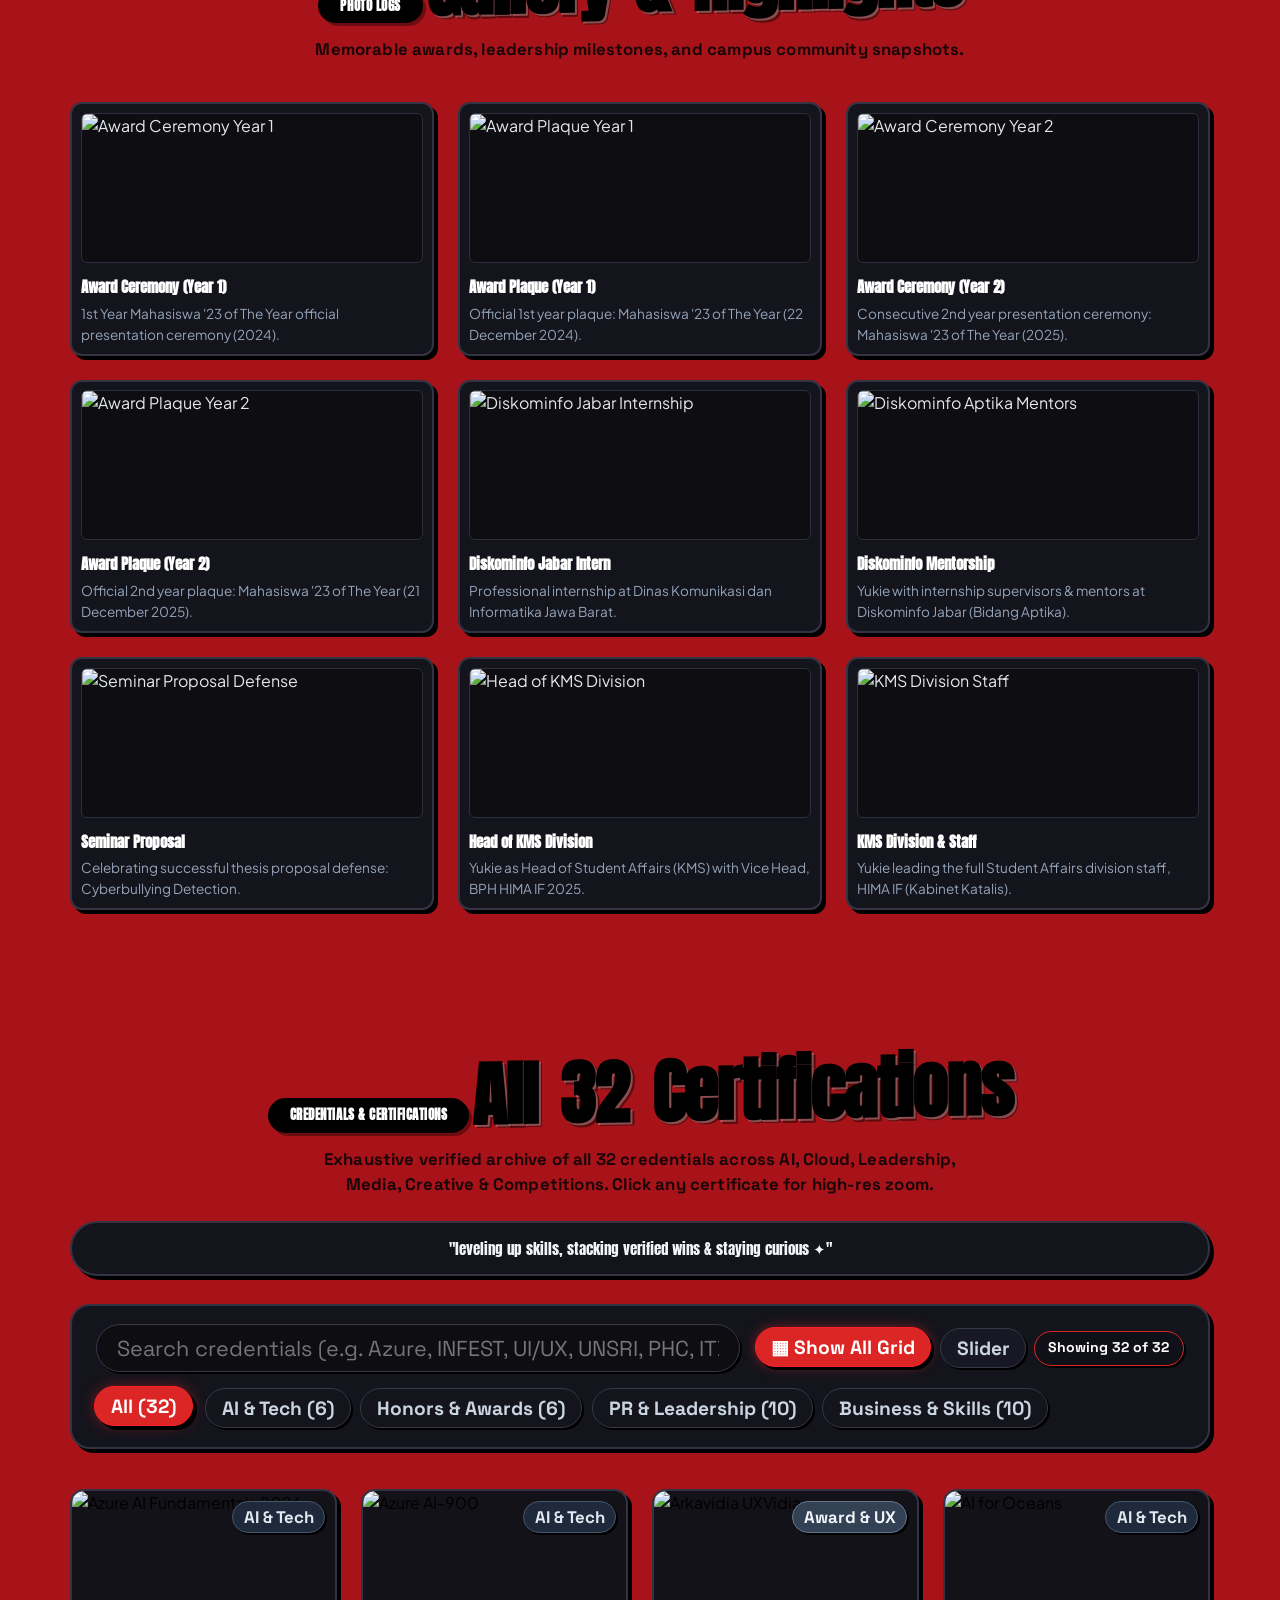
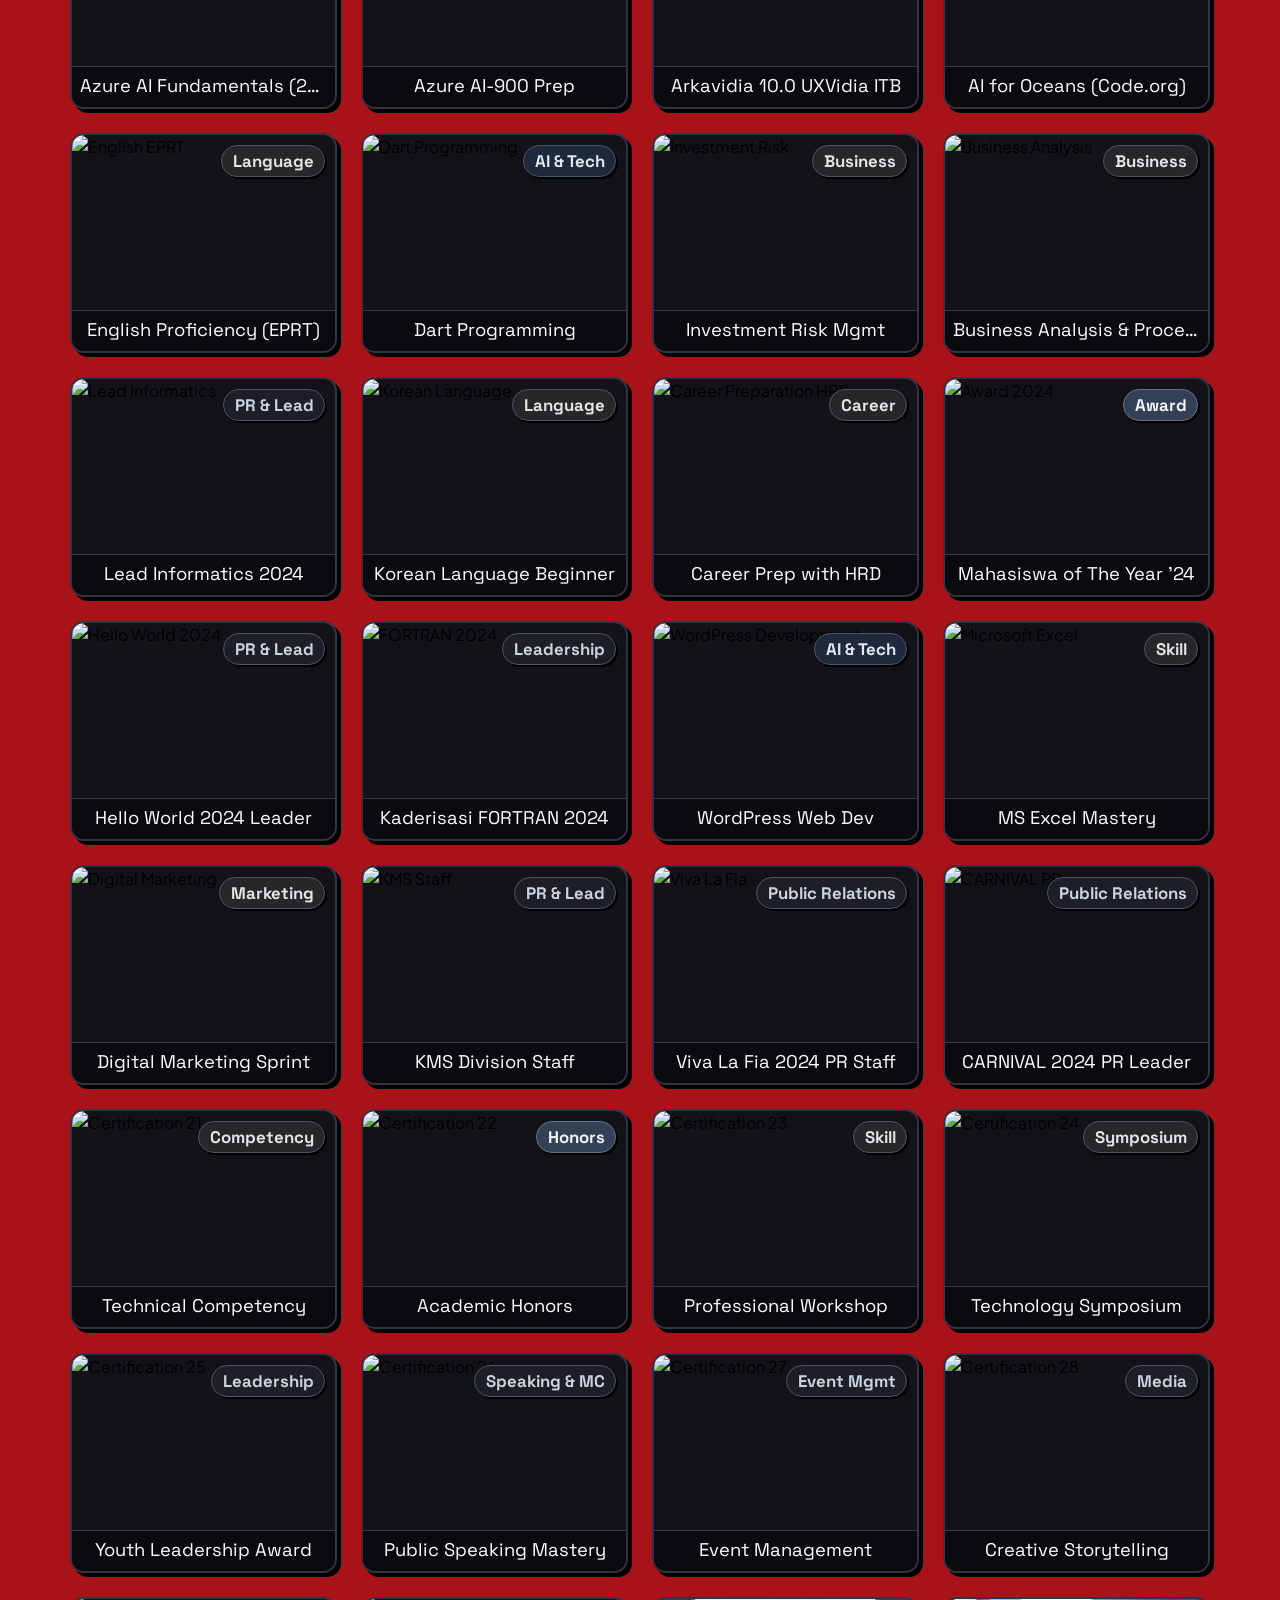
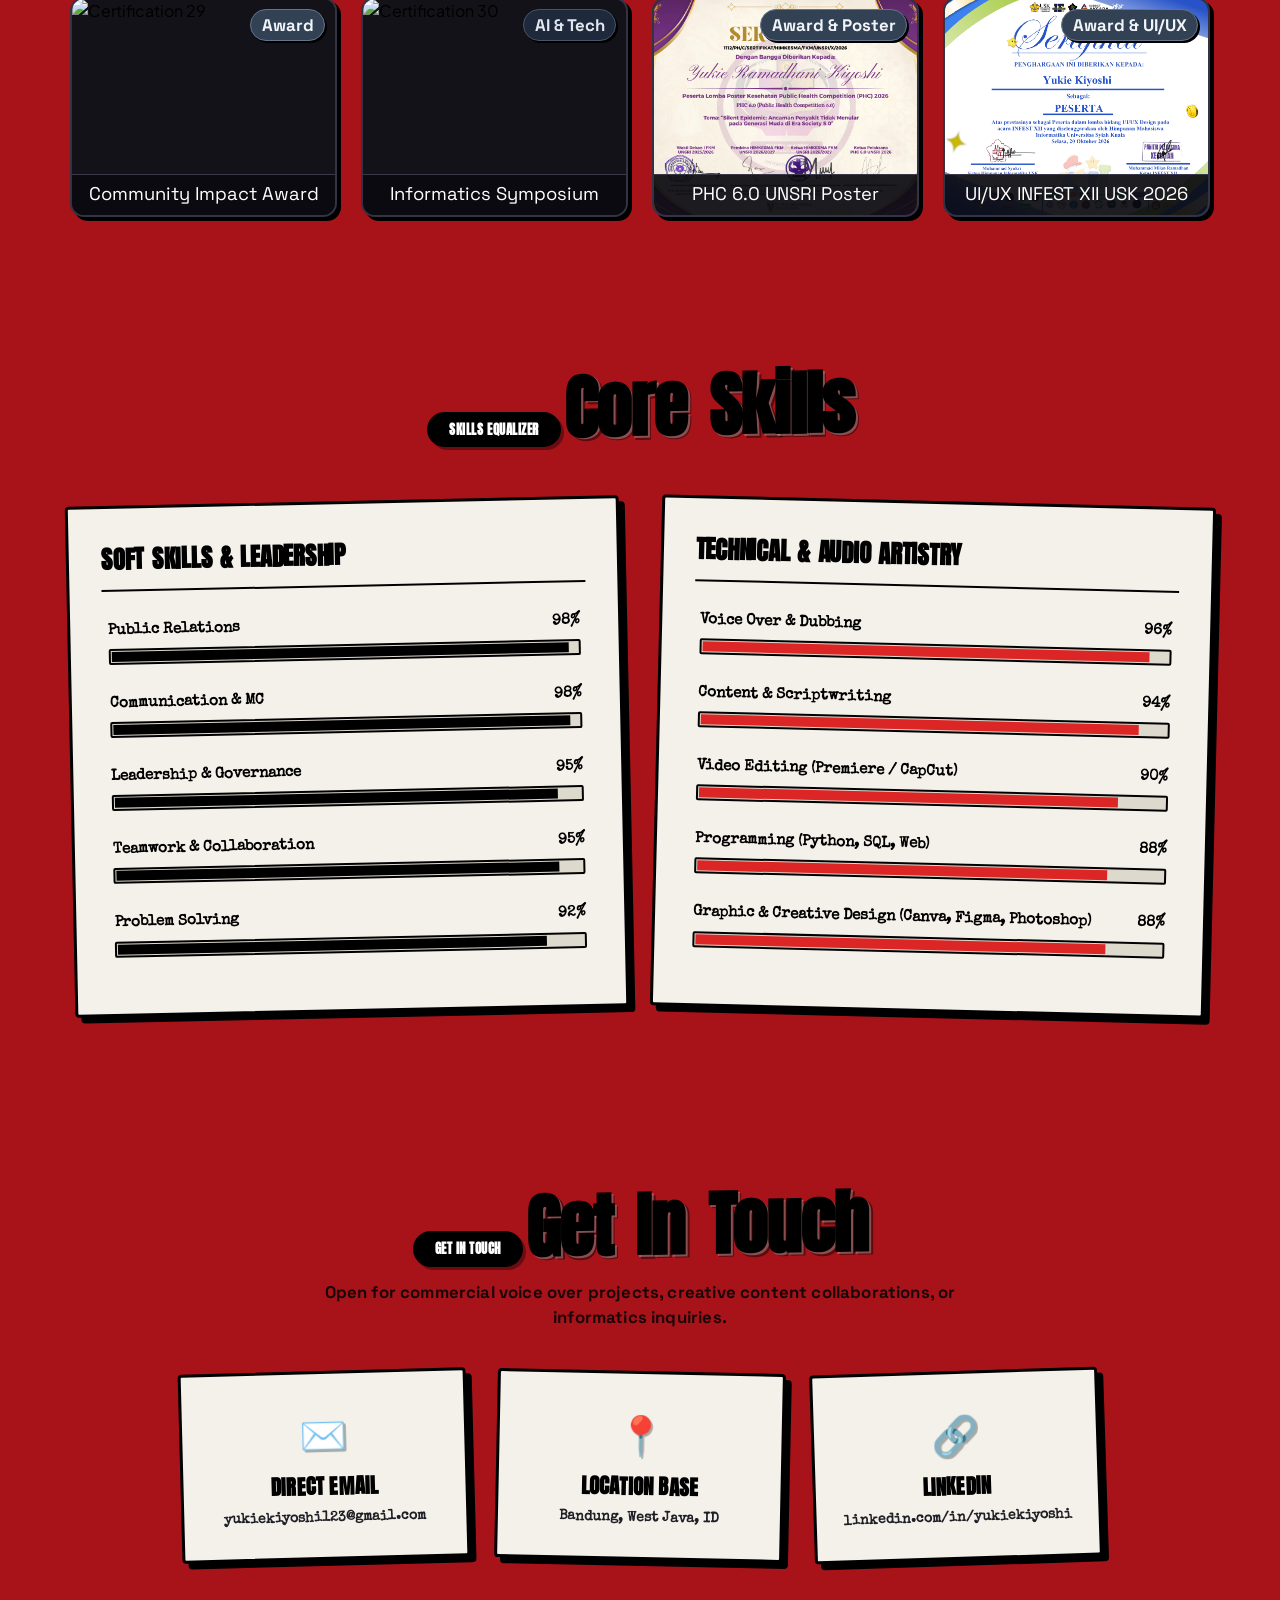
==== commit f34fcfe1: "Add animated auto-scroll showcase and live interactive iframe simulator to web preview cards" ====
--- a/index.html
+++ b/index.html
@@ -902,7 +902,7 @@
       <div class="web-showcase-grid">
         
         <!-- 1. YuTa — Aero OS -->
-        <div class="web-browser-card">
+        <div class="web-browser-card" data-live-url="https://yuizhi23.github.io/yuta-os/">
           <div class="web-browser-header">
             <div class="web-browser-dots">
               <span class="w-dot w-dot-red"></span>
@@ -916,10 +916,14 @@
             <span class="web-live-indicator">LIVE</span>
           </div>
 
-          <div class="web-browser-viewport" data-zoom-src="assets/Web-Preview/yuta-os.png" data-zoom-cap="YuTa — Aero OS: Frutiger Aero Interactive Desktop Workspace with Goldfish Pond & Smart Agenda">
-            <img src="assets/Web-Preview/yuta-os.png" alt="YuTa Aero OS Preview" loading="lazy" class="web-preview-img">
+          <div class="web-browser-viewport" data-zoom-src="assets/Web-Preview/yuta-os-full.png" data-zoom-cap="YuTa — Aero OS: Frutiger Aero Interactive Desktop Workspace with Goldfish Pond & Smart Agenda">
+            <img src="assets/Web-Preview/yuta-os-full.png" alt="YuTa Aero OS Preview" loading="lazy" class="web-preview-img">
             <div class="web-viewport-overlay">
-              <span class="web-overlay-pill">🔍 Klik untuk Full Preview</span>
+              <span class="web-overlay-pill">🔍 Klik Full View</span>
+            </div>
+            <div class="web-scroll-badge">
+              <span class="web-scroll-dot"></span>
+              <span>Hover to Scroll Web ↓</span>
             </div>
             <span class="web-corner-badge badge-cyan">WEB OS</span>
           </div>
@@ -942,15 +946,18 @@
               <a href="https://yuizhi23.github.io/yuta-os/" target="_blank" rel="noopener" class="jelly-btn jelly-btn-yellow web-action-btn">
                 <span>Buka Web Live ↗</span>
               </a>
-              <button class="web-preview-trigger-btn" data-zoom-src="assets/Web-Preview/yuta-os.png" data-zoom-cap="YuTa — Aero OS: Frutiger Aero Interactive Desktop Workspace">
+              <button class="web-preview-trigger-btn" data-zoom-src="assets/Web-Preview/yuta-os-full.png" data-zoom-cap="YuTa — Aero OS: Frutiger Aero Interactive Desktop Workspace">
                 <span>Zoom Preview 🔍</span>
               </button>
             </div>
+            <button class="web-btn-simulator" aria-label="Toggle Live Simulator YuTa OS">
+              <span>⚡ Coba Web Langsung di Sini</span>
+            </button>
           </div>
         </div>
 
         <!-- 2. Bluezi' Bakery -->
-        <div class="web-browser-card">
+        <div class="web-browser-card" data-live-url="https://yuizhi23.github.io/bluezi-bakery/">
           <div class="web-browser-header">
             <div class="web-browser-dots">
               <span class="w-dot w-dot-red"></span>
@@ -964,10 +971,14 @@
             <span class="web-live-indicator">LIVE</span>
           </div>
 
-          <div class="web-browser-viewport" data-zoom-src="assets/Web-Preview/bluezi-bakery.png" data-zoom-cap="Bluezi' Bakery: Artisan Breads, Pastries & Sweet Surprises with Scrapbook Theme">
-            <img src="assets/Web-Preview/bluezi-bakery.png" alt="Bluezi Bakery Preview" loading="lazy" class="web-preview-img">
+          <div class="web-browser-viewport" data-zoom-src="assets/Web-Preview/bluezi-bakery-full.png" data-zoom-cap="Bluezi' Bakery: Artisan Breads, Pastries & Sweet Surprises with Scrapbook Theme">
+            <img src="assets/Web-Preview/bluezi-bakery-full.png" alt="Bluezi Bakery Preview" loading="lazy" class="web-preview-img">
             <div class="web-viewport-overlay">
-              <span class="web-overlay-pill">🔍 Klik untuk Full Preview</span>
+              <span class="web-overlay-pill">🔍 Klik Full View</span>
+            </div>
+            <div class="web-scroll-badge">
+              <span class="web-scroll-dot"></span>
+              <span>Hover to Scroll Web ↓</span>
             </div>
             <span class="web-corner-badge badge-cream">COMMERCE</span>
           </div>
@@ -990,15 +1001,18 @@
               <a href="https://yuizhi23.github.io/bluezi-bakery/" target="_blank" rel="noopener" class="jelly-btn jelly-btn-yellow web-action-btn">
                 <span>Buka Web Live ↗</span>
               </a>
-              <button class="web-preview-trigger-btn" data-zoom-src="assets/Web-Preview/bluezi-bakery.png" data-zoom-cap="Bluezi' Bakery: Artisan Breads, Pastries & Sweet Surprises with Scrapbook Theme">
+              <button class="web-preview-trigger-btn" data-zoom-src="assets/Web-Preview/bluezi-bakery-full.png" data-zoom-cap="Bluezi' Bakery: Artisan Breads, Pastries & Sweet Surprises with Scrapbook Theme">
                 <span>Zoom Preview 🔍</span>
               </button>
             </div>
+            <button class="web-btn-simulator" aria-label="Toggle Live Simulator Bluezi Bakery">
+              <span>⚡ Coba Web Langsung di Sini</span>
+            </button>
           </div>
         </div>
 
         <!-- 3. Yukie Kiyoshi Interactive Portfolio -->
-        <div class="web-browser-card">
+        <div class="web-browser-card" data-live-url="https://yuizhi23.github.io/personal-web/">
           <div class="web-browser-header">
             <div class="web-browser-dots">
               <span class="w-dot w-dot-red"></span>
@@ -1012,10 +1026,14 @@
             <span class="web-live-indicator">LIVE</span>
           </div>
 
-          <div class="web-browser-viewport" data-zoom-src="assets/Web-Preview/personal-web.png" data-zoom-cap="Yukie Kiyoshi ✦ Interactive Portfolio: Halftone Aesthetic, Floating Y2K Stickers & Reels Player">
-            <img src="assets/Web-Preview/personal-web.png" alt="Yukie Kiyoshi Personal Portfolio Preview" loading="lazy" class="web-preview-img">
+          <div class="web-browser-viewport" data-zoom-src="assets/Web-Preview/personal-web-full.png" data-zoom-cap="Yukie Kiyoshi ✦ Interactive Portfolio: Halftone Aesthetic, Floating Y2K Stickers & Reels Player">
+            <img src="assets/Web-Preview/personal-web-full.png" alt="Yukie Kiyoshi Personal Portfolio Preview" loading="lazy" class="web-preview-img">
             <div class="web-viewport-overlay">
-              <span class="web-overlay-pill">🔍 Klik untuk Full Preview</span>
+              <span class="web-overlay-pill">🔍 Klik Full View</span>
+            </div>
+            <div class="web-scroll-badge">
+              <span class="web-scroll-dot"></span>
+              <span>Hover to Scroll Web ↓</span>
             </div>
             <span class="web-corner-badge badge-pink">PORTFOLIO</span>
           </div>
@@ -1038,15 +1056,18 @@
               <a href="https://yuizhi23.github.io/personal-web/" target="_blank" rel="noopener" class="jelly-btn jelly-btn-yellow web-action-btn">
                 <span>Buka Web Live ↗</span>
               </a>
-              <button class="web-preview-trigger-btn" data-zoom-src="assets/Web-Preview/personal-web.png" data-zoom-cap="Yukie Kiyoshi ✦ Interactive Portfolio: Halftone Aesthetic, Floating Y2K Stickers & Reels Player">
+              <button class="web-preview-trigger-btn" data-zoom-src="assets/Web-Preview/personal-web-full.png" data-zoom-cap="Yukie Kiyoshi ✦ Interactive Portfolio: Halftone Aesthetic, Floating Y2K Stickers & Reels Player">
                 <span>Zoom Preview 🔍</span>
               </button>
             </div>
+            <button class="web-btn-simulator" aria-label="Toggle Live Simulator Yukie Web">
+              <span>⚡ Coba Web Langsung di Sini</span>
+            </button>
           </div>
         </div>
 
         <!-- 4. FeminaCare Interactive Platform -->
-        <div class="web-browser-card">
+        <div class="web-browser-card" data-live-url="https://yuizhi23.github.io/Femina-Care/">
           <div class="web-browser-header">
             <div class="web-browser-dots">
               <span class="w-dot w-dot-red"></span>
@@ -1060,10 +1081,14 @@
             <span class="web-live-indicator">LIVE</span>
           </div>
 
-          <div class="web-browser-viewport" data-zoom-src="assets/Web-Preview/femina-care.png" data-zoom-cap="FeminaCare: Interactive Women's Health Platform (17 Figma Prototype Screens & Health Tracker)">
-            <img src="assets/Web-Preview/femina-care.png" alt="FeminaCare Platform Preview" loading="lazy" class="web-preview-img">
+          <div class="web-browser-viewport" data-zoom-src="assets/Web-Preview/femina-care-full.png" data-zoom-cap="FeminaCare: Interactive Women's Health Platform (17 Figma Prototype Screens & Health Tracker)">
+            <img src="assets/Web-Preview/femina-care-full.png" alt="FeminaCare Platform Preview" loading="lazy" class="web-preview-img">
             <div class="web-viewport-overlay">
-              <span class="web-overlay-pill">🔍 Klik untuk Full Preview</span>
+              <span class="web-overlay-pill">🔍 Klik Full View</span>
+            </div>
+            <div class="web-scroll-badge">
+              <span class="web-scroll-dot"></span>
+              <span>Hover to Scroll Web ↓</span>
             </div>
             <span class="web-corner-badge badge-purple">HEALTHCARE</span>
           </div>
@@ -1086,10 +1111,13 @@
               <a href="https://yuizhi23.github.io/Femina-Care/" target="_blank" rel="noopener" class="jelly-btn jelly-btn-yellow web-action-btn">
                 <span>Buka Web Live ↗</span>
               </a>
-              <button class="web-preview-trigger-btn" data-zoom-src="assets/Web-Preview/femina-care.png" data-zoom-cap="FeminaCare: Interactive Women's Health Platform (17 Figma Prototype Screens & Health Tracker)">
+              <button class="web-preview-trigger-btn" data-zoom-src="assets/Web-Preview/femina-care-full.png" data-zoom-cap="FeminaCare: Interactive Women's Health Platform (17 Figma Prototype Screens & Health Tracker)">
                 <span>Zoom Preview 🔍</span>
               </button>
             </div>
+            <button class="web-btn-simulator" aria-label="Toggle Live Simulator FeminaCare">
+              <span>⚡ Coba Web Langsung di Sini</span>
+            </button>
           </div>
         </div>
 
--- a/style.css
+++ b/style.css
@@ -6048,37 +6048,153 @@
   width: 100%;
   aspect-ratio: 16 / 10;
   overflow: hidden;
-  background: #000;
+  background: #08070d;
   cursor: pointer;
 }
 
 .web-preview-img {
   width: 100%;
-  height: 100%;
-  object-fit: cover;
+  height: auto;
+  display: block;
+  object-fit: initial;
   object-position: top center;
-  display: block;
-  transition: transform 0.35s ease, filter 0.3s ease;
-}
-
-.web-browser-card:hover .web-preview-img {
-  transform: scale(1.04);
+  transform: translateY(0);
+  transition: transform 6s cubic-bezier(0.25, 0.46, 0.45, 0.94);
+  will-change: transform;
+}
+
+/* Hover or is-scrolling: smoothly pan from top to bottom of website! */
+.web-browser-card:hover .web-preview-img,
+.web-browser-card.is-scrolling .web-preview-img {
+  transform: translateY(calc(-100% + 225px));
+  transition: transform 7.5s cubic-bezier(0.25, 1, 0.5, 1);
 }
 
 .web-viewport-overlay {
   position: absolute;
   inset: 0;
-  background: rgba(0, 0, 0, 0.45);
+  background: rgba(0, 0, 0, 0.35);
   opacity: 0;
   transition: opacity 0.2s ease;
   display: flex;
   align-items: center;
   justify-content: center;
   pointer-events: none;
+  z-index: 4;
 }
 
 .web-browser-card:hover .web-viewport-overlay {
   opacity: 1;
+}
+
+/* Moving Scan Indicator Pill */
+.web-scroll-badge {
+  position: absolute;
+  bottom: 10px;
+  left: 10px;
+  background: rgba(0, 0, 0, 0.8);
+  backdrop-filter: blur(4px);
+  color: #facc15;
+  border: 1px solid rgba(250, 204, 21, 0.45);
+  border-radius: 20px;
+  padding: 3px 9px;
+  font-family: var(--font-pixel, monospace);
+  font-size: 0.65rem;
+  letter-spacing: 0.05em;
+  display: flex;
+  align-items: center;
+  gap: 5px;
+  z-index: 3;
+  pointer-events: none;
+  transition: opacity 0.2s ease;
+  box-shadow: 2px 2px 0px rgba(0, 0, 0, 0.5);
+}
+
+.web-scroll-dot {
+  width: 6px;
+  height: 6px;
+  background: #facc15;
+  border-radius: 50%;
+  animation: scrollPulse 1.2s infinite ease-in-out;
+}
+
+@keyframes scrollPulse {
+  0%, 100% { opacity: 0.4; transform: scale(0.8); }
+  50% { opacity: 1; transform: scale(1.2); }
+}
+
+/* Live Iframe Simulator inside the Browser Frame */
+.web-live-iframe {
+  position: absolute;
+  top: 0;
+  left: 0;
+  width: 100%;
+  height: 100%;
+  border: none;
+  background: #ffffff;
+  z-index: 6;
+}
+
+.web-browser-card.simulator-active .web-viewport-overlay,
+.web-browser-card.simulator-active .web-corner-badge,
+.web-browser-card.simulator-active .web-scroll-badge {
+  display: none !important;
+}
+
+.web-browser-card.simulator-active .web-browser-header {
+  background: #2e1065 !important;
+  border-bottom: 2.5px solid #a855f7 !important;
+}
+
+.web-browser-card.simulator-active .web-live-indicator {
+  background: rgba(168, 85, 247, 0.25) !important;
+  color: #d8b4fe !important;
+  border-color: #a855f7 !important;
+}
+
+.web-browser-card.simulator-active .web-live-indicator::before {
+  background: #c084fc !important;
+  box-shadow: 0 0 8px #c084fc !important;
+}
+
+.web-btn-simulator {
+  display: inline-flex;
+  align-items: center;
+  justify-content: center;
+  gap: 0.35rem;
+  font-family: var(--font-display, sans-serif);
+  font-size: 0.78rem;
+  font-weight: 800;
+  background: #231238;
+  color: #e9d5ff;
+  border: 1.5px solid #a855f7;
+  border-radius: var(--radius-pill);
+  padding: 0.45rem 0.85rem;
+  cursor: pointer;
+  transition: all 0.15s ease;
+  margin-top: 0.65rem;
+  width: 100%;
+  text-transform: uppercase;
+  letter-spacing: 0.03em;
+}
+
+.web-btn-simulator:hover,
+.web-browser-card.simulator-active .web-btn-simulator {
+  background: #a855f7;
+  color: #000000;
+  box-shadow: 3px 3px 0px #000000;
+  transform: translate(-1px, -1px);
+}
+
+.web-browser-card.simulator-active .web-btn-simulator {
+  background: #e11d48;
+  color: #ffffff;
+  border-color: #f43f5e;
+}
+
+.web-browser-card.simulator-active .web-btn-simulator:hover {
+  background: #f43f5e;
+  color: #ffffff;
 }
 
 .web-overlay-pill {
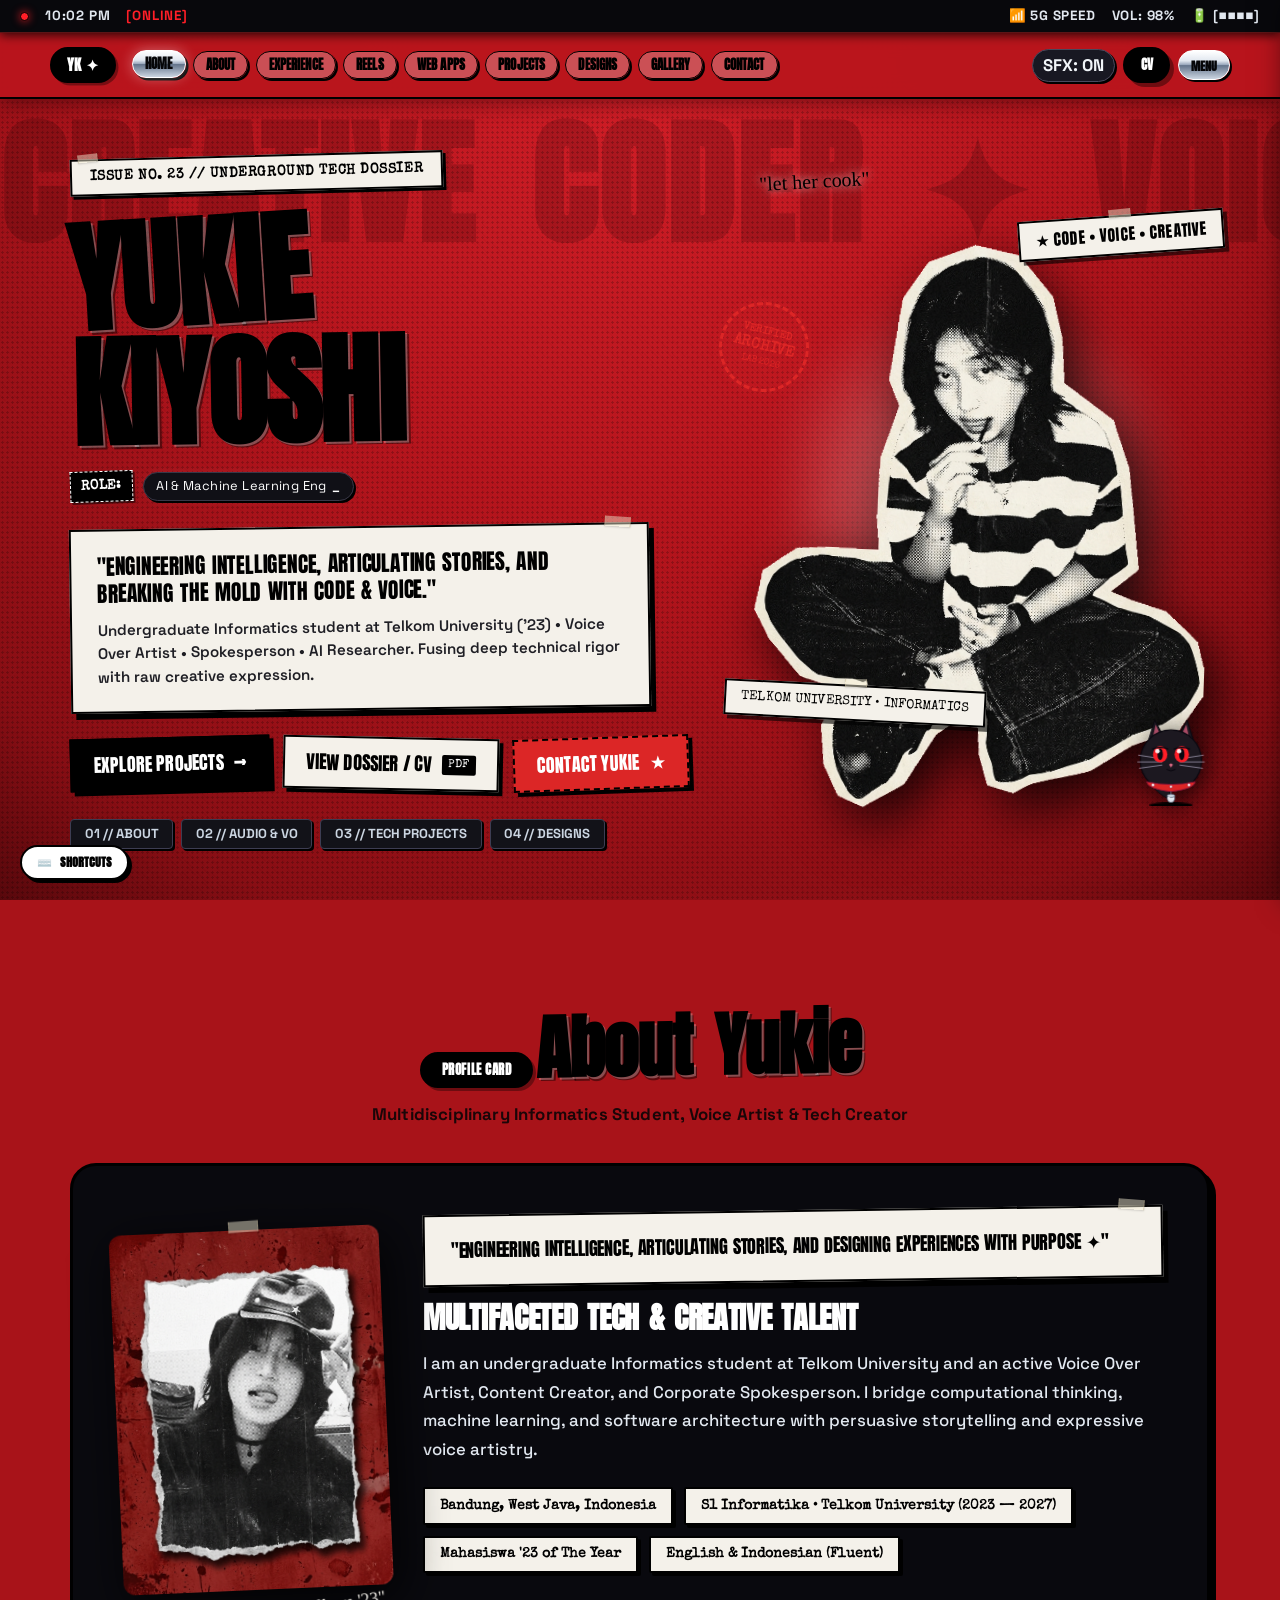
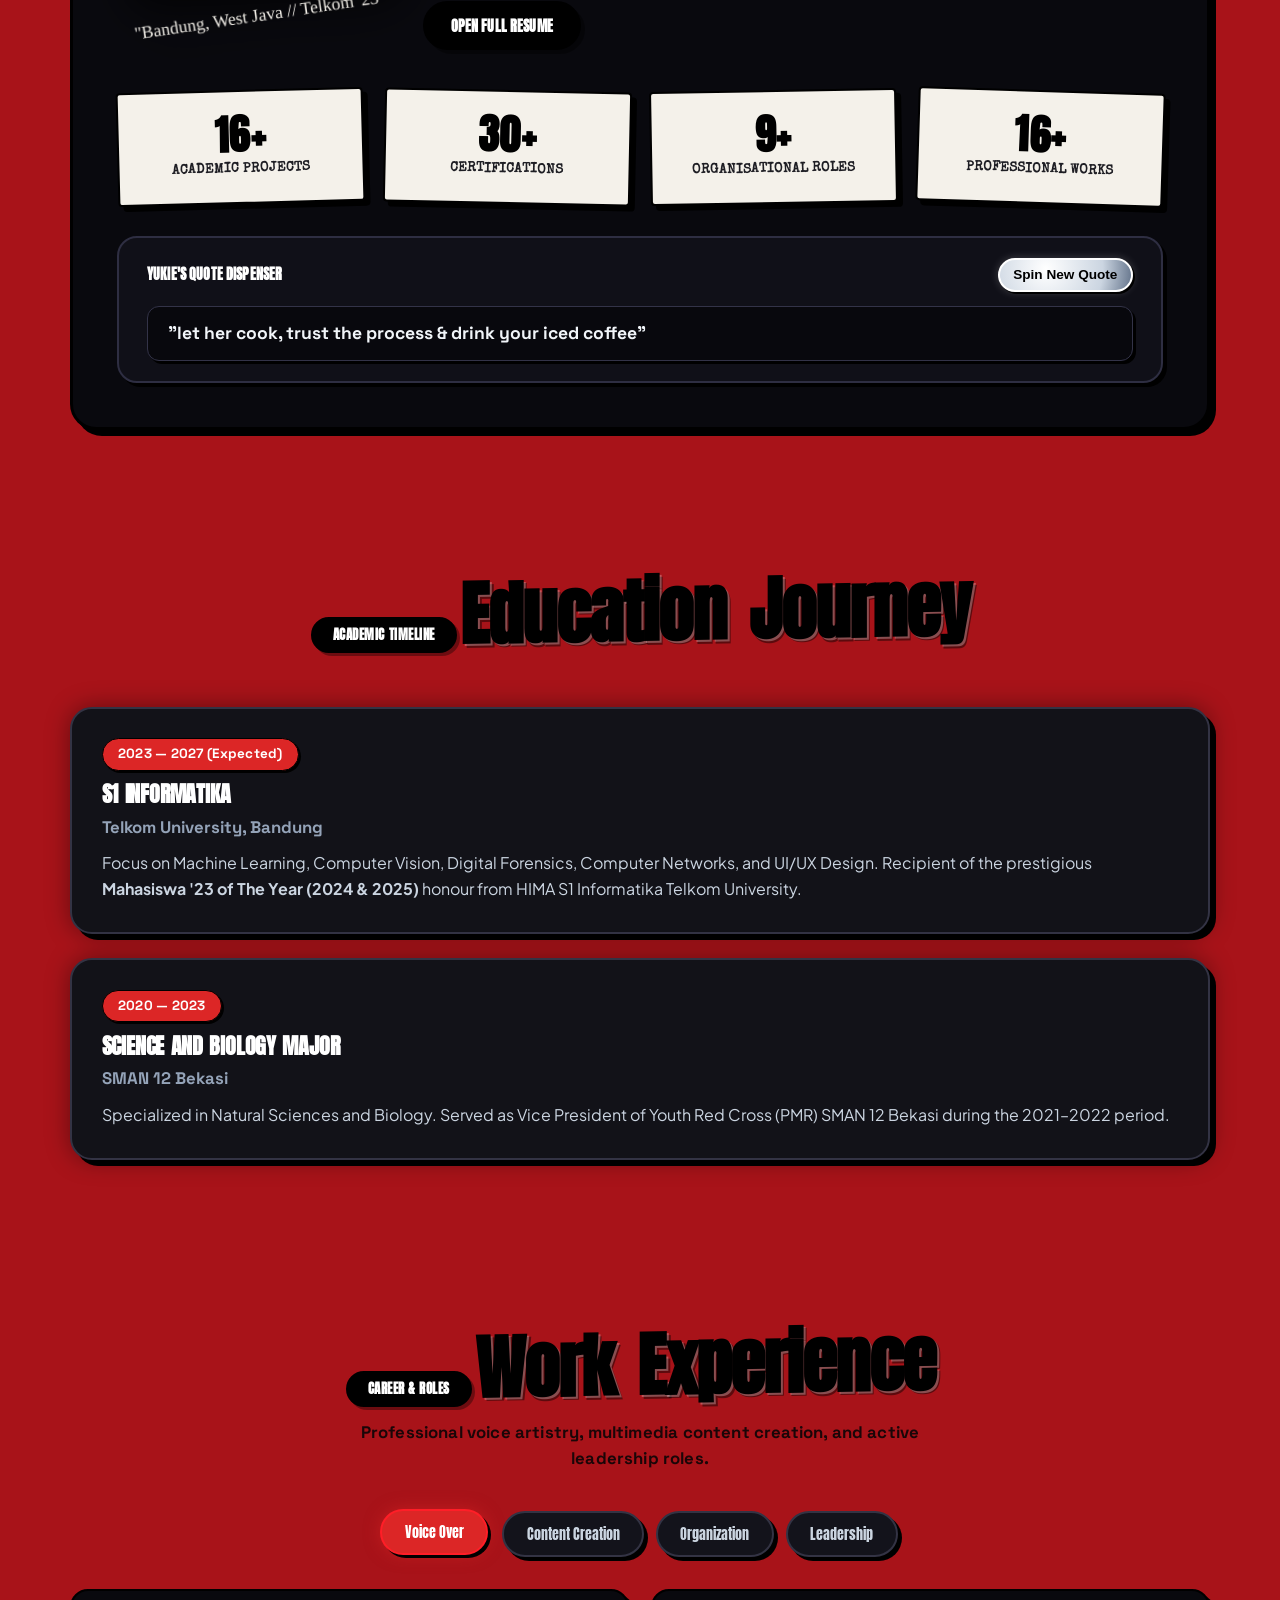
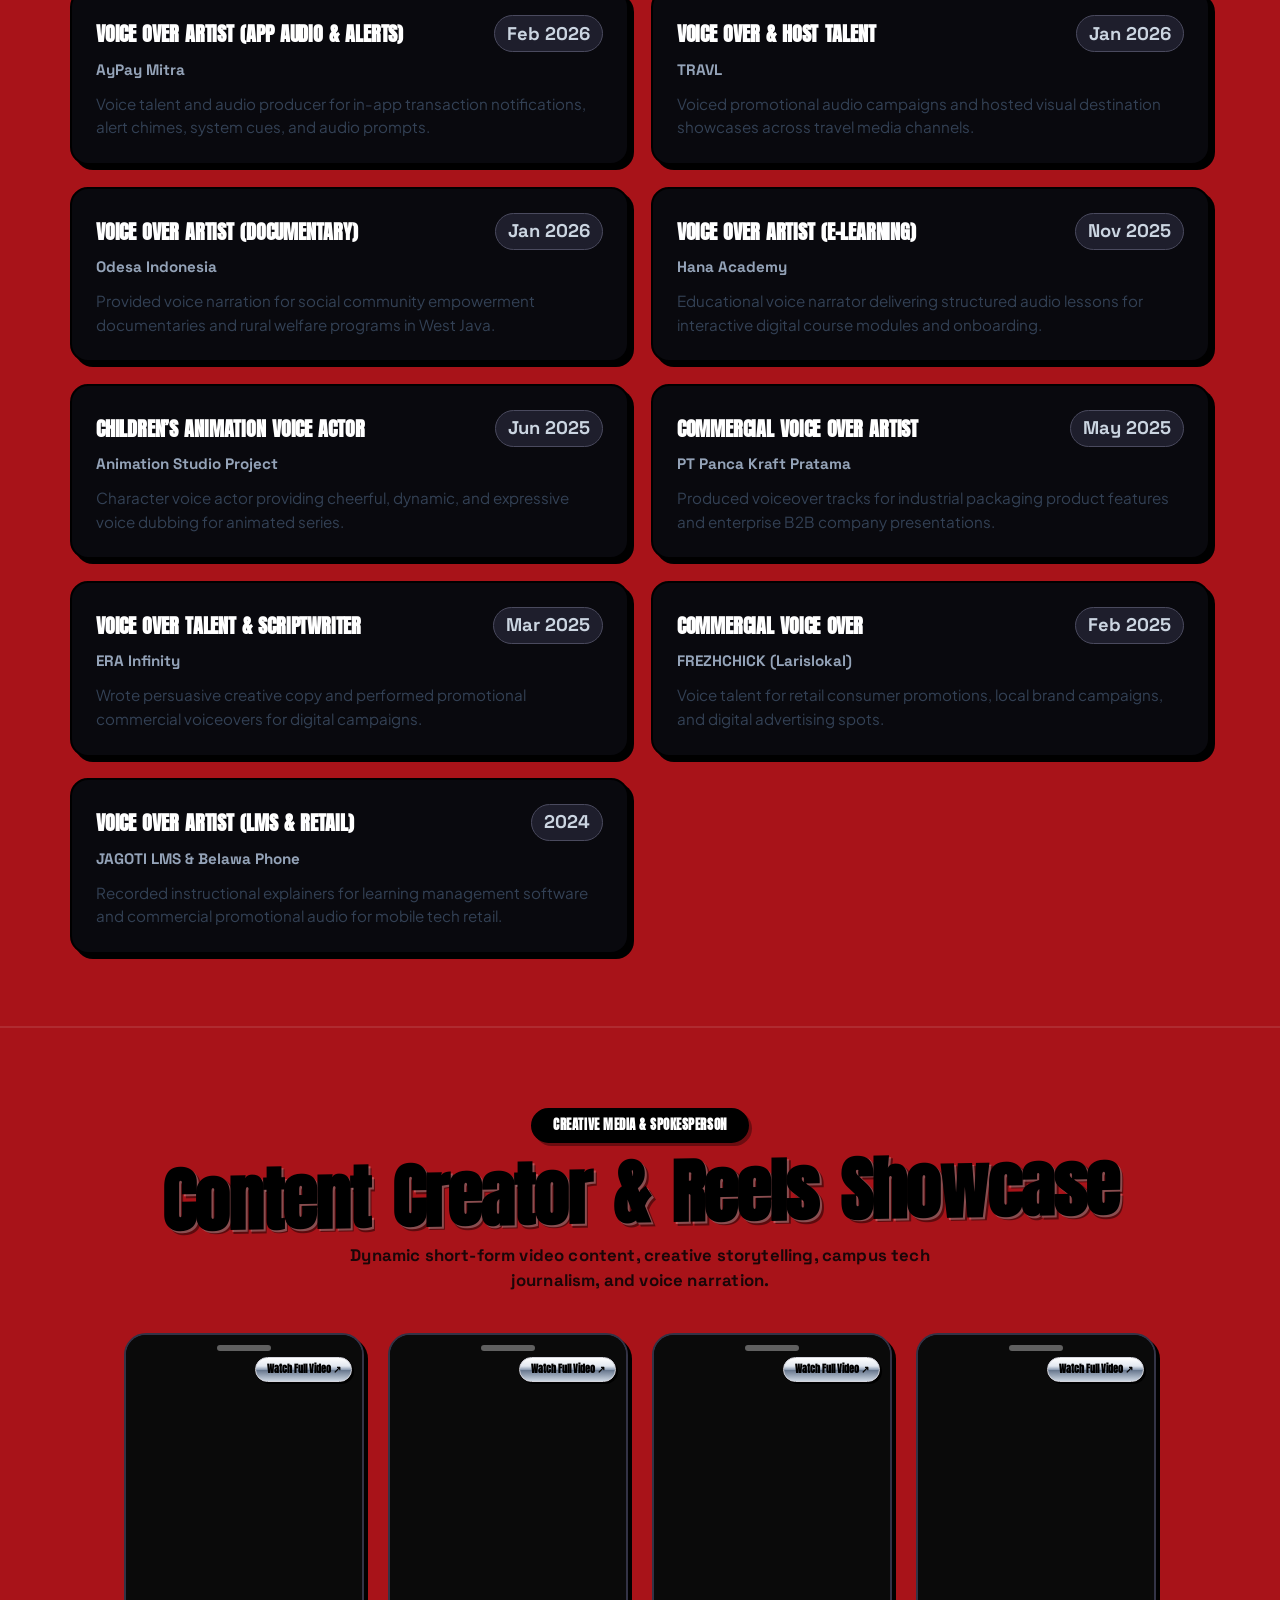
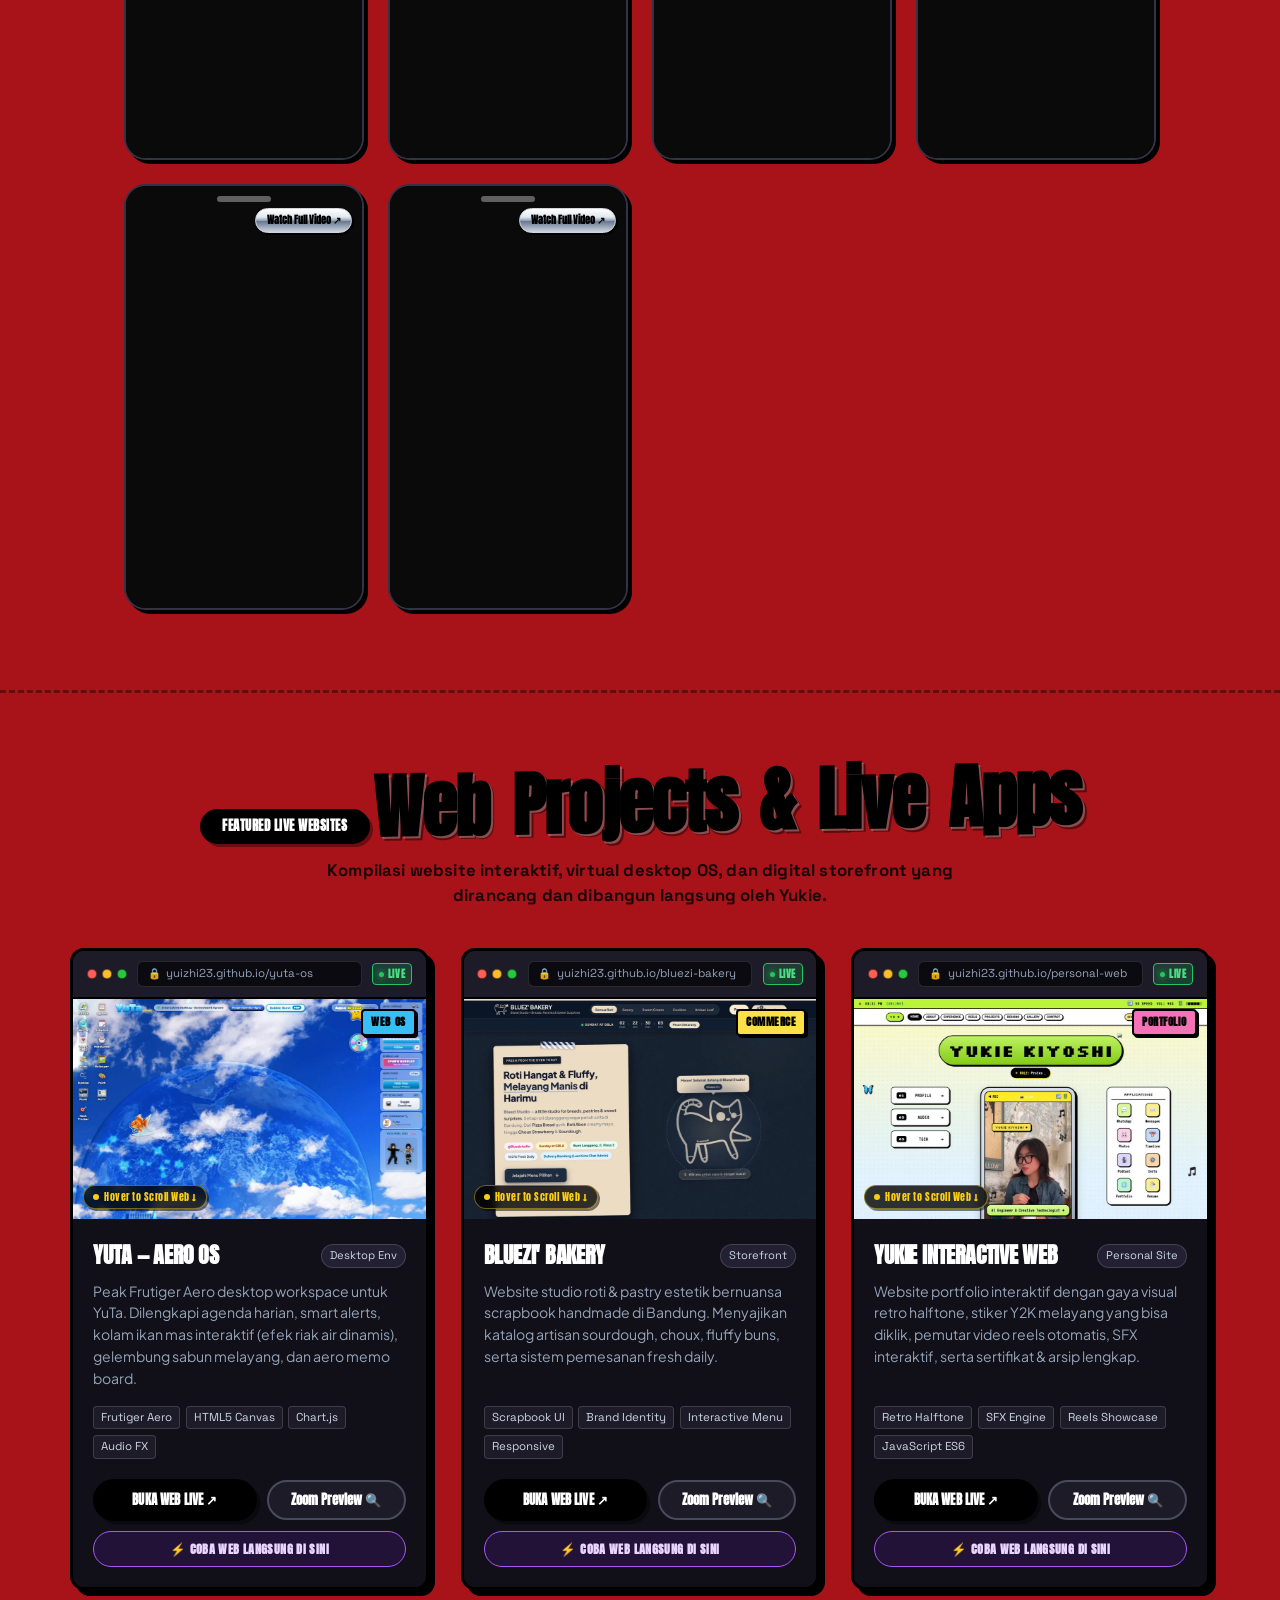
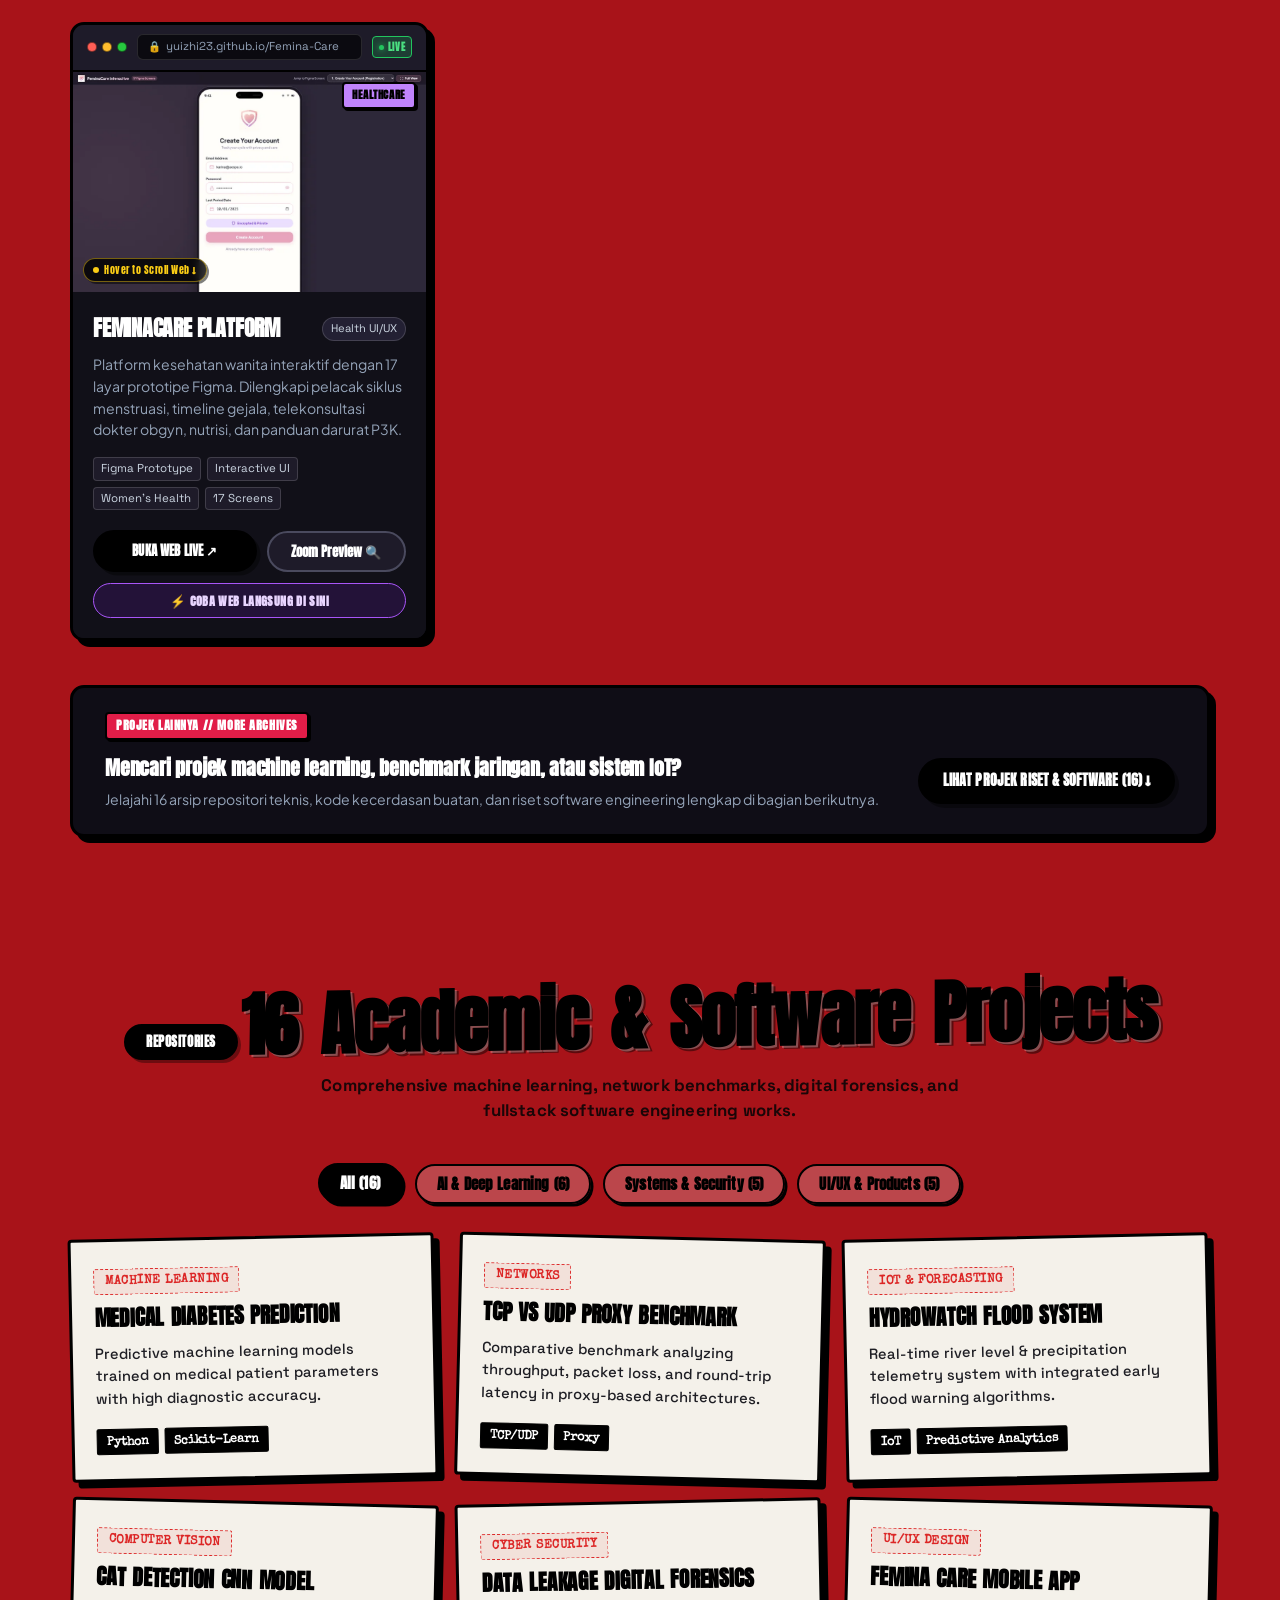
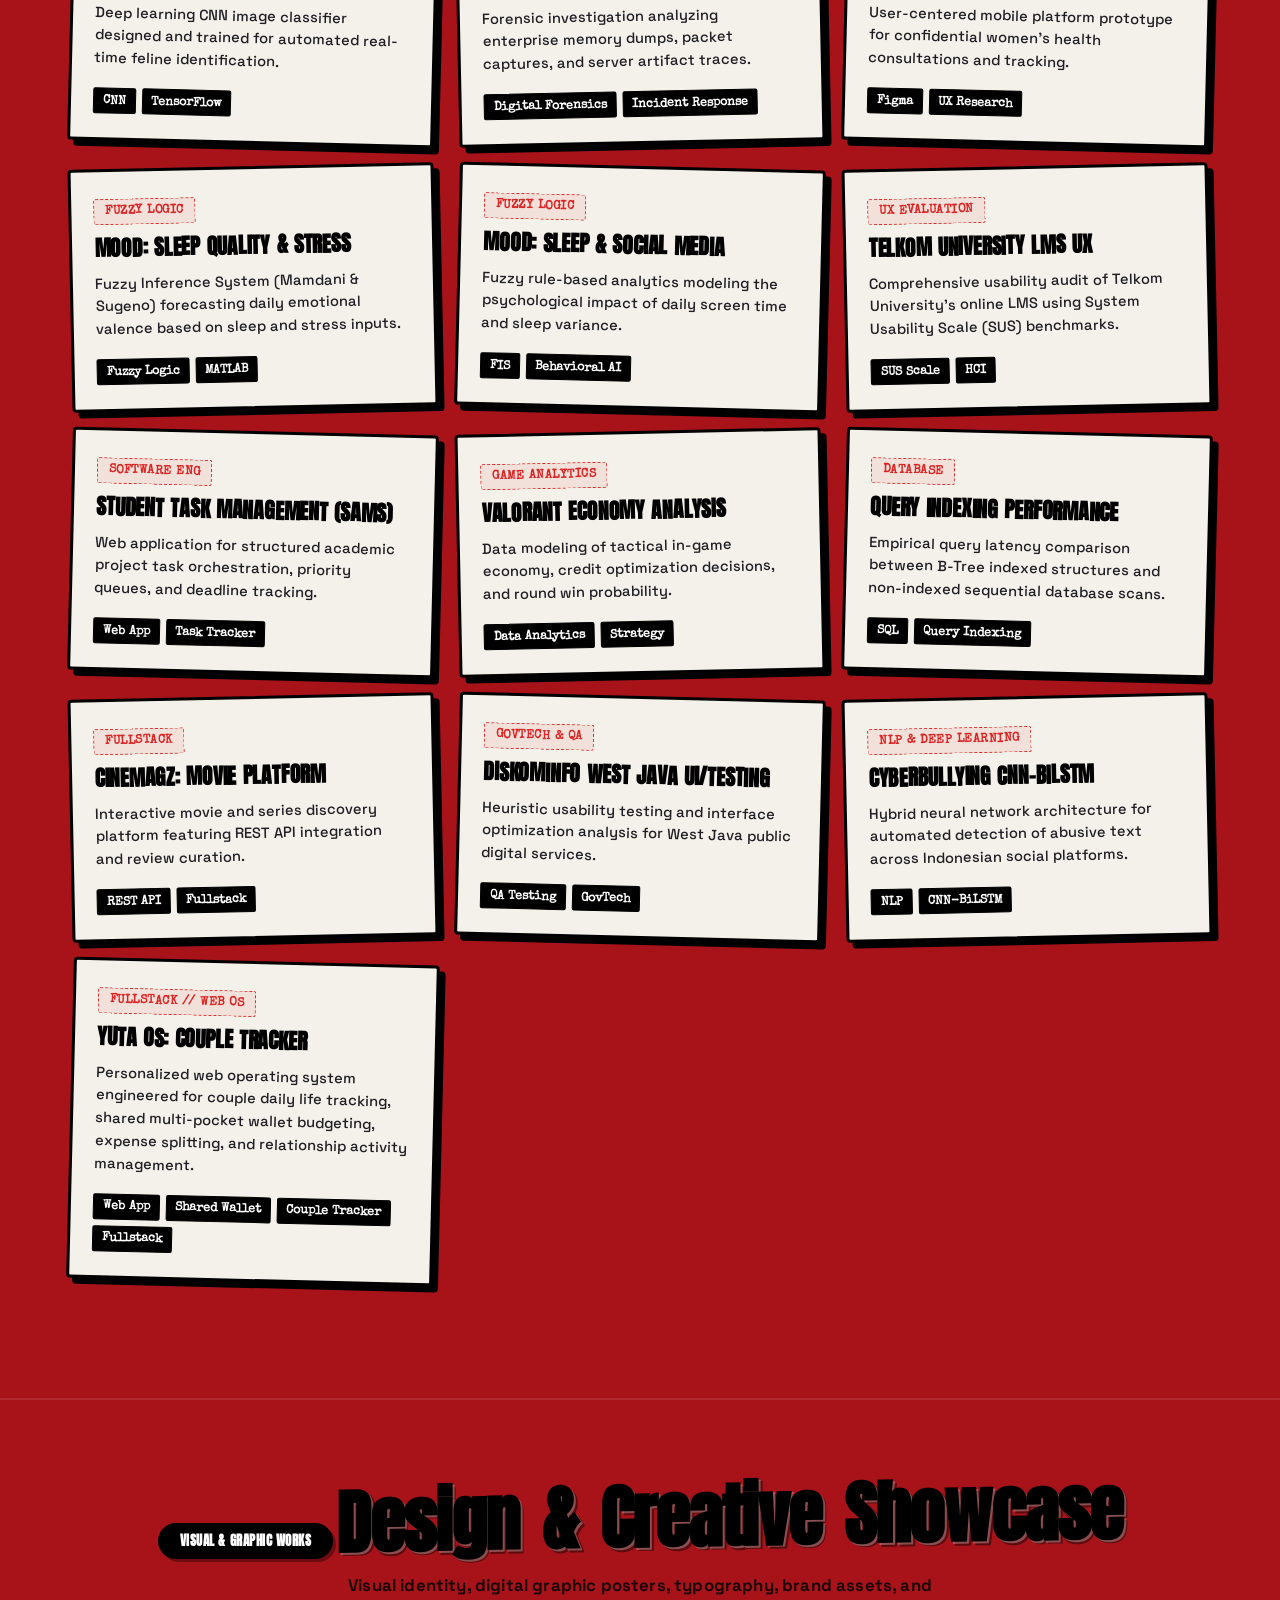
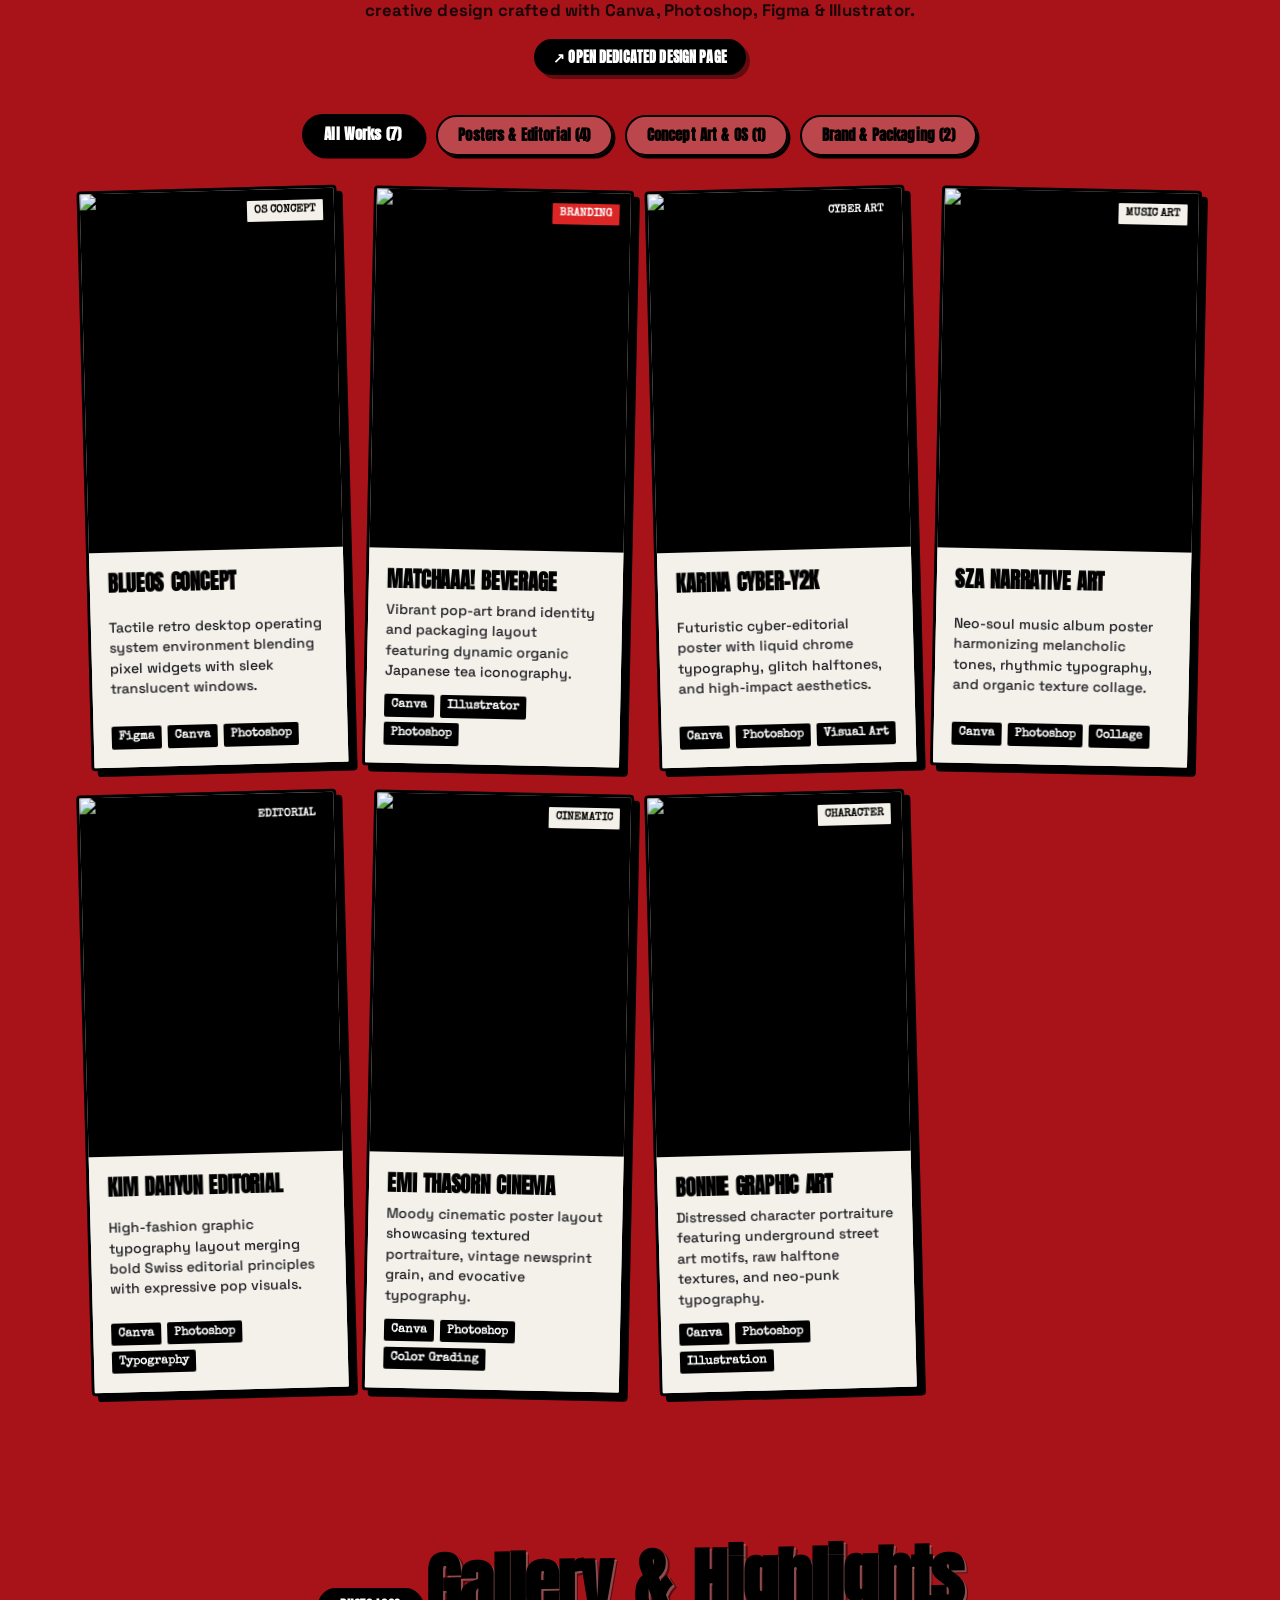
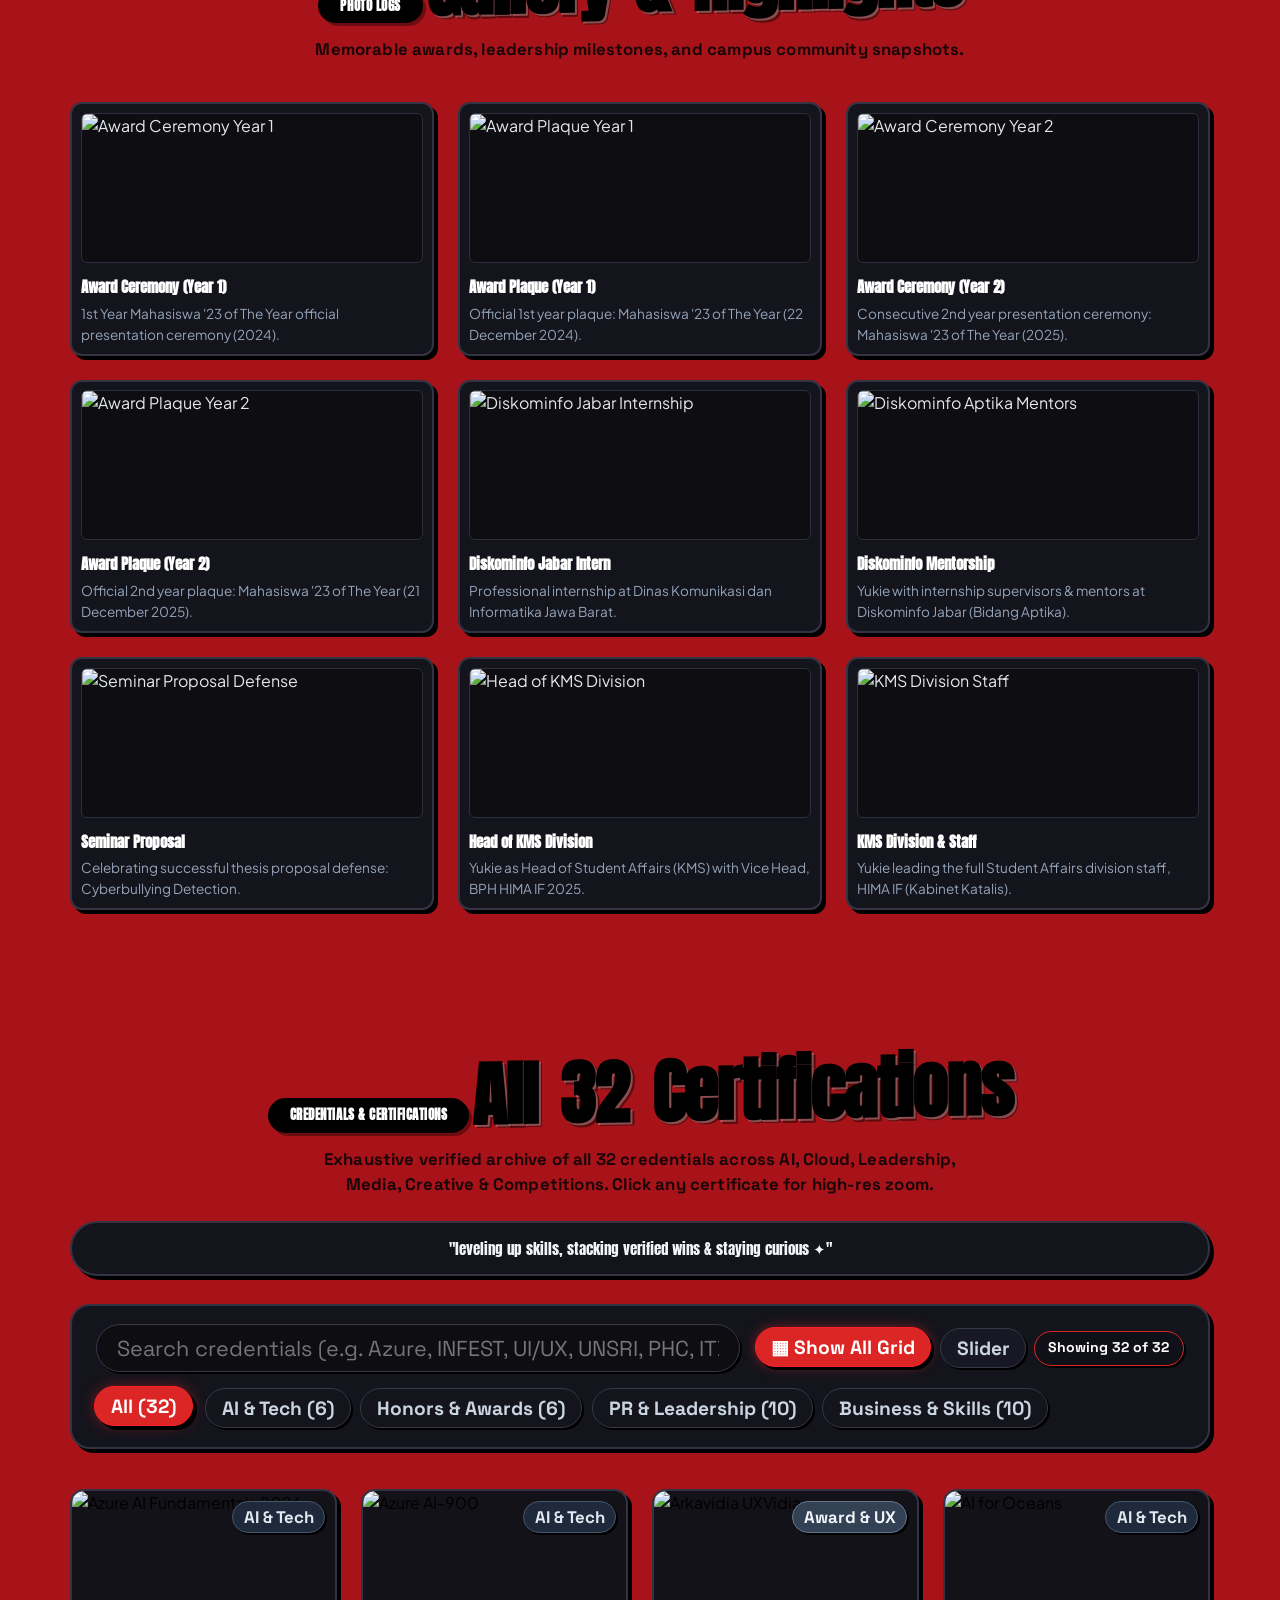
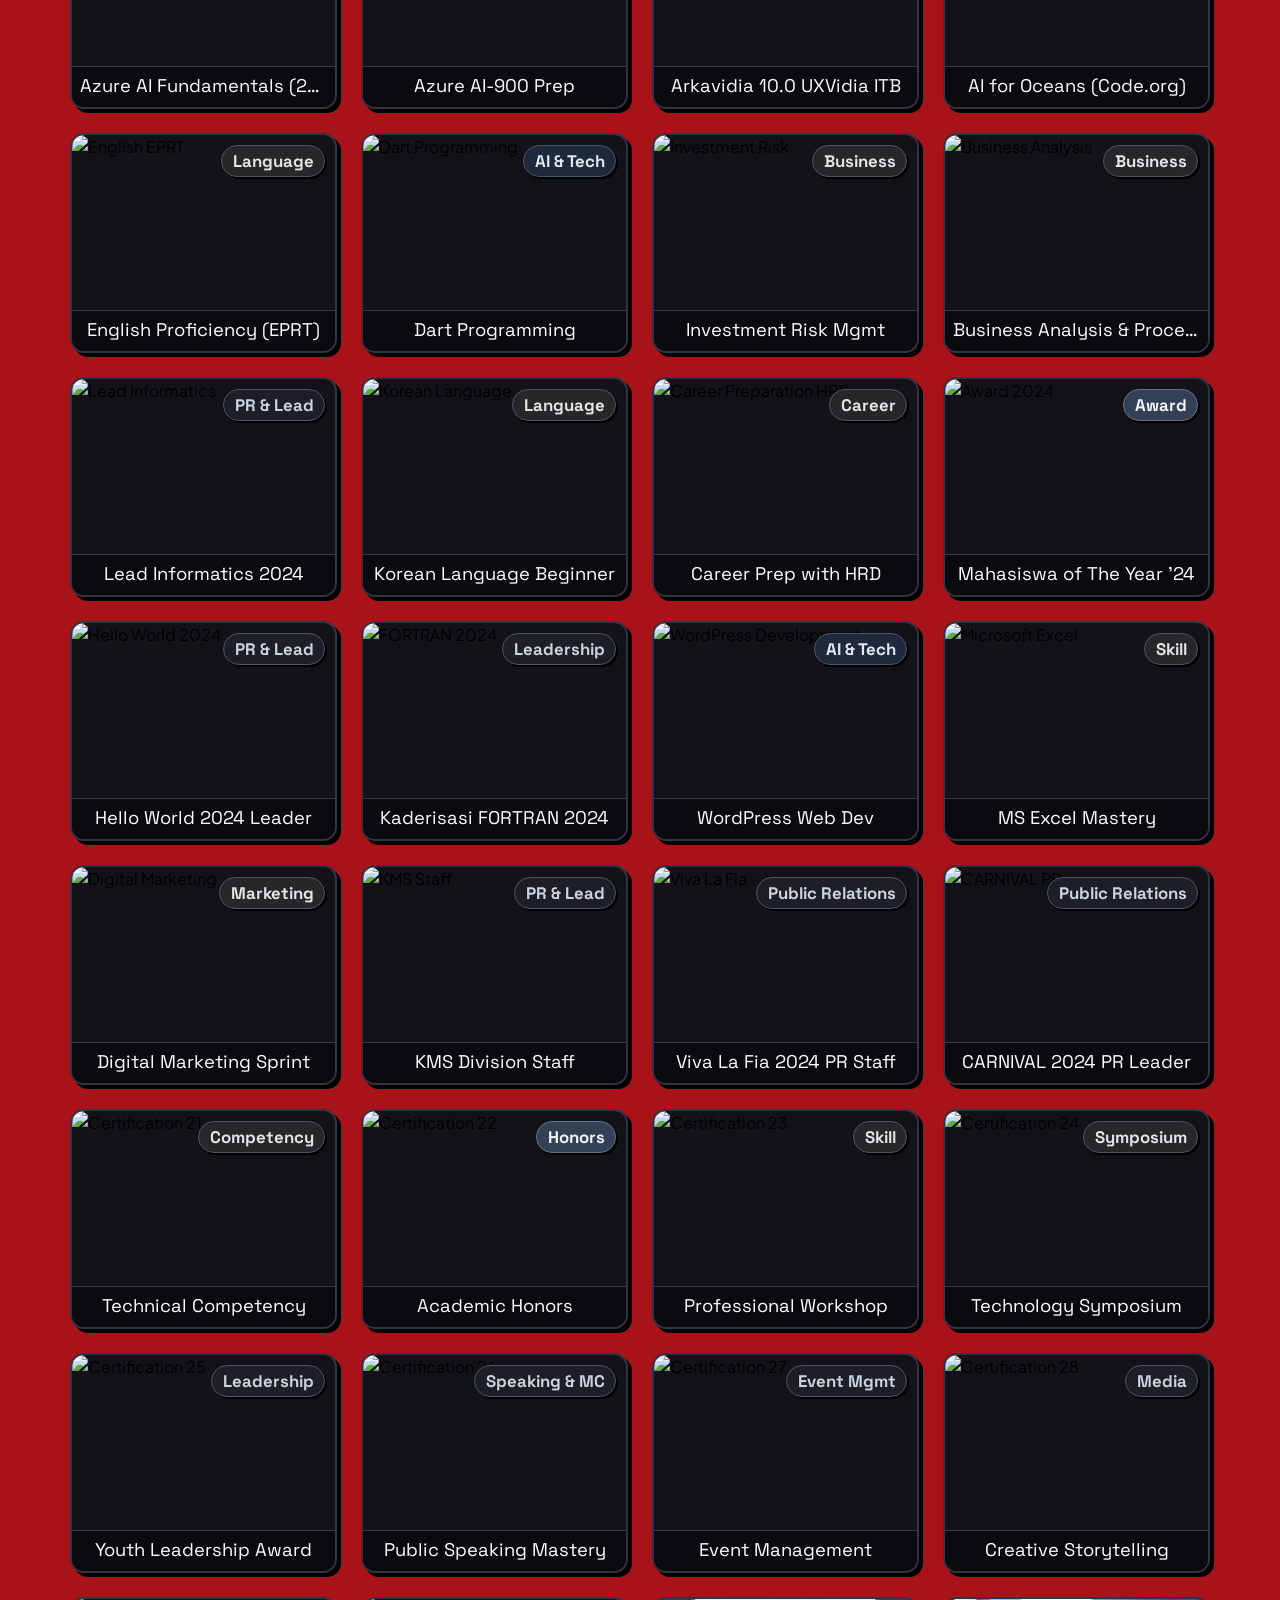
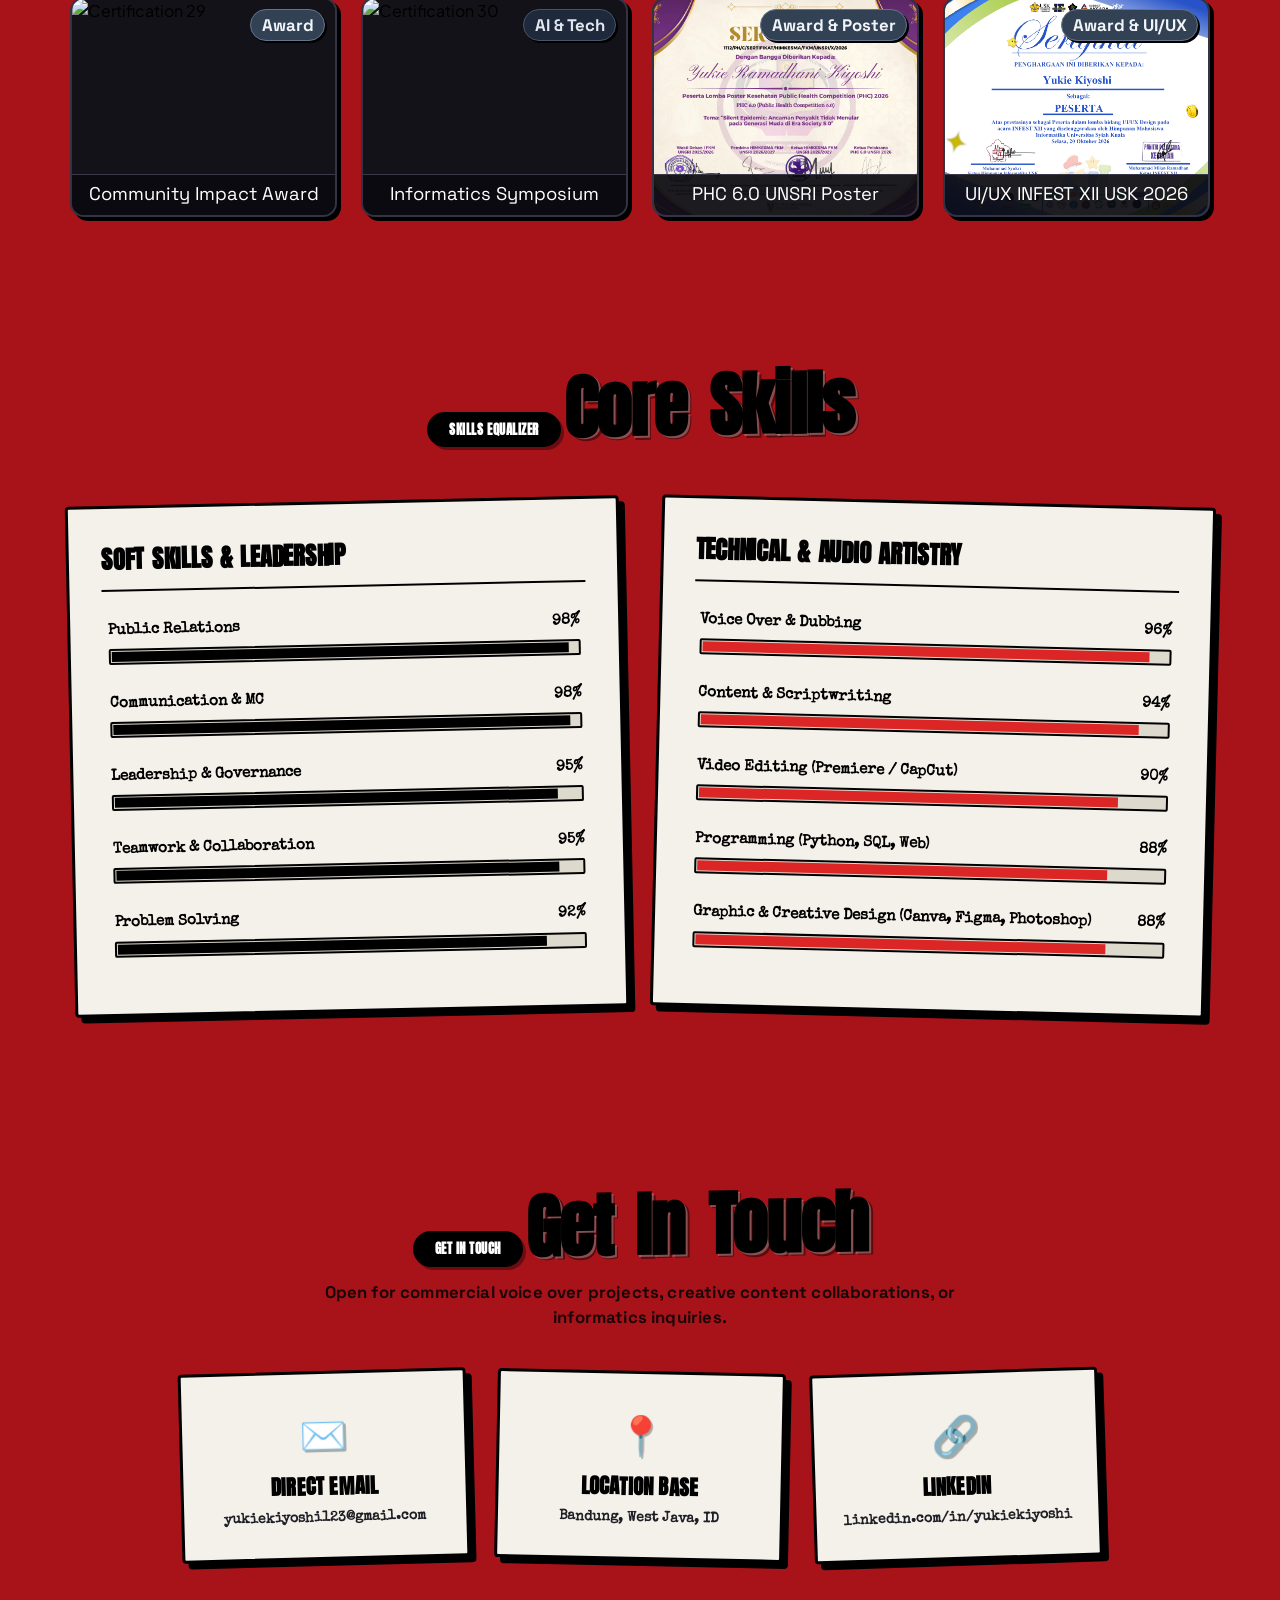
==== commit 1c21dae5: "Optimize mobile performance: compress web preview images to WebP (90% reduction), throttle scroll ev" ====
--- a/index.html
+++ b/index.html
@@ -916,8 +916,8 @@
             <span class="web-live-indicator">LIVE</span>
           </div>
 
-          <div class="web-browser-viewport" data-zoom-src="assets/Web-Preview/yuta-os-full.png" data-zoom-cap="YuTa — Aero OS: Frutiger Aero Interactive Desktop Workspace with Goldfish Pond & Smart Agenda">
-            <img src="assets/Web-Preview/yuta-os-full.png" alt="YuTa Aero OS Preview" loading="lazy" class="web-preview-img">
+          <div class="web-browser-viewport" data-zoom-src="assets/Web-Preview/yuta-os-full.webp" data-zoom-cap="YuTa — Aero OS: Frutiger Aero Interactive Desktop Workspace with Goldfish Pond & Smart Agenda">
+            <img src="assets/Web-Preview/yuta-os-full.webp" alt="YuTa Aero OS Preview" loading="lazy" class="web-preview-img">
             <div class="web-viewport-overlay">
               <span class="web-overlay-pill">🔍 Klik Full View</span>
             </div>
@@ -946,7 +946,7 @@
               <a href="https://yuizhi23.github.io/yuta-os/" target="_blank" rel="noopener" class="jelly-btn jelly-btn-yellow web-action-btn">
                 <span>Buka Web Live ↗</span>
               </a>
-              <button class="web-preview-trigger-btn" data-zoom-src="assets/Web-Preview/yuta-os-full.png" data-zoom-cap="YuTa — Aero OS: Frutiger Aero Interactive Desktop Workspace">
+              <button class="web-preview-trigger-btn" data-zoom-src="assets/Web-Preview/yuta-os-full.webp" data-zoom-cap="YuTa — Aero OS: Frutiger Aero Interactive Desktop Workspace">
                 <span>Zoom Preview 🔍</span>
               </button>
             </div>
@@ -971,8 +971,8 @@
             <span class="web-live-indicator">LIVE</span>
           </div>
 
-          <div class="web-browser-viewport" data-zoom-src="assets/Web-Preview/bluezi-bakery-full.png" data-zoom-cap="Bluezi' Bakery: Artisan Breads, Pastries & Sweet Surprises with Scrapbook Theme">
-            <img src="assets/Web-Preview/bluezi-bakery-full.png" alt="Bluezi Bakery Preview" loading="lazy" class="web-preview-img">
+          <div class="web-browser-viewport" data-zoom-src="assets/Web-Preview/bluezi-bakery-full.webp" data-zoom-cap="Bluezi' Bakery: Artisan Breads, Pastries & Sweet Surprises with Scrapbook Theme">
+            <img src="assets/Web-Preview/bluezi-bakery-full.webp" alt="Bluezi Bakery Preview" loading="lazy" class="web-preview-img">
             <div class="web-viewport-overlay">
               <span class="web-overlay-pill">🔍 Klik Full View</span>
             </div>
@@ -1001,7 +1001,7 @@
               <a href="https://yuizhi23.github.io/bluezi-bakery/" target="_blank" rel="noopener" class="jelly-btn jelly-btn-yellow web-action-btn">
                 <span>Buka Web Live ↗</span>
               </a>
-              <button class="web-preview-trigger-btn" data-zoom-src="assets/Web-Preview/bluezi-bakery-full.png" data-zoom-cap="Bluezi' Bakery: Artisan Breads, Pastries & Sweet Surprises with Scrapbook Theme">
+              <button class="web-preview-trigger-btn" data-zoom-src="assets/Web-Preview/bluezi-bakery-full.webp" data-zoom-cap="Bluezi' Bakery: Artisan Breads, Pastries & Sweet Surprises with Scrapbook Theme">
                 <span>Zoom Preview 🔍</span>
               </button>
             </div>
@@ -1026,8 +1026,8 @@
             <span class="web-live-indicator">LIVE</span>
           </div>
 
-          <div class="web-browser-viewport" data-zoom-src="assets/Web-Preview/personal-web-full.png" data-zoom-cap="Yukie Kiyoshi ✦ Interactive Portfolio: Halftone Aesthetic, Floating Y2K Stickers & Reels Player">
-            <img src="assets/Web-Preview/personal-web-full.png" alt="Yukie Kiyoshi Personal Portfolio Preview" loading="lazy" class="web-preview-img">
+          <div class="web-browser-viewport" data-zoom-src="assets/Web-Preview/personal-web-full.webp" data-zoom-cap="Yukie Kiyoshi ✦ Interactive Portfolio: Halftone Aesthetic, Floating Y2K Stickers & Reels Player">
+            <img src="assets/Web-Preview/personal-web-full.webp" alt="Yukie Kiyoshi Personal Portfolio Preview" loading="lazy" class="web-preview-img">
             <div class="web-viewport-overlay">
               <span class="web-overlay-pill">🔍 Klik Full View</span>
             </div>
@@ -1056,7 +1056,7 @@
               <a href="https://yuizhi23.github.io/personal-web/" target="_blank" rel="noopener" class="jelly-btn jelly-btn-yellow web-action-btn">
                 <span>Buka Web Live ↗</span>
               </a>
-              <button class="web-preview-trigger-btn" data-zoom-src="assets/Web-Preview/personal-web-full.png" data-zoom-cap="Yukie Kiyoshi ✦ Interactive Portfolio: Halftone Aesthetic, Floating Y2K Stickers & Reels Player">
+              <button class="web-preview-trigger-btn" data-zoom-src="assets/Web-Preview/personal-web-full.webp" data-zoom-cap="Yukie Kiyoshi ✦ Interactive Portfolio: Halftone Aesthetic, Floating Y2K Stickers & Reels Player">
                 <span>Zoom Preview 🔍</span>
               </button>
             </div>
@@ -1081,8 +1081,8 @@
             <span class="web-live-indicator">LIVE</span>
           </div>
 
-          <div class="web-browser-viewport" data-zoom-src="assets/Web-Preview/femina-care-full.png" data-zoom-cap="FeminaCare: Interactive Women's Health Platform (17 Figma Prototype Screens & Health Tracker)">
-            <img src="assets/Web-Preview/femina-care-full.png" alt="FeminaCare Platform Preview" loading="lazy" class="web-preview-img">
+          <div class="web-browser-viewport" data-zoom-src="assets/Web-Preview/femina-care-full.webp" data-zoom-cap="FeminaCare: Interactive Women's Health Platform (17 Figma Prototype Screens & Health Tracker)">
+            <img src="assets/Web-Preview/femina-care-full.webp" alt="FeminaCare Platform Preview" loading="lazy" class="web-preview-img">
             <div class="web-viewport-overlay">
               <span class="web-overlay-pill">🔍 Klik Full View</span>
             </div>
@@ -1111,7 +1111,7 @@
               <a href="https://yuizhi23.github.io/Femina-Care/" target="_blank" rel="noopener" class="jelly-btn jelly-btn-yellow web-action-btn">
                 <span>Buka Web Live ↗</span>
               </a>
-              <button class="web-preview-trigger-btn" data-zoom-src="assets/Web-Preview/femina-care-full.png" data-zoom-cap="FeminaCare: Interactive Women's Health Platform (17 Figma Prototype Screens & Health Tracker)">
+              <button class="web-preview-trigger-btn" data-zoom-src="assets/Web-Preview/femina-care-full.webp" data-zoom-cap="FeminaCare: Interactive Women's Health Platform (17 Figma Prototype Screens & Health Tracker)">
                 <span>Zoom Preview 🔍</span>
               </button>
             </div>
--- a/style.css
+++ b/style.css
@@ -204,6 +204,30 @@
   .chibi-pixel-img {
     filter: none !important;
   }
+
+  /* GPU & Scrolling Booster: content-visibility allows offscreen sections to skip rendering */
+  #certificates,
+  #gallery,
+  #education,
+  #skills,
+  #projects,
+  #designs {
+    content-visibility: auto;
+    contain-intrinsic-size: 700px;
+  }
+
+  /* Disable sticky hover on touch screens — only scroll on intentional tap */
+  .web-preview-img {
+    transition: transform 3.8s cubic-bezier(0.25, 0.46, 0.45, 0.94) !important;
+  }
+
+  .web-browser-card:hover .web-preview-img {
+    transform: translateY(0);
+  }
+
+  .web-browser-card.is-scrolling .web-preview-img {
+    transform: translateY(calc(-100% + 215px)) !important;
+  }
 }
 
 /* Respect reduced-motion OS preference */
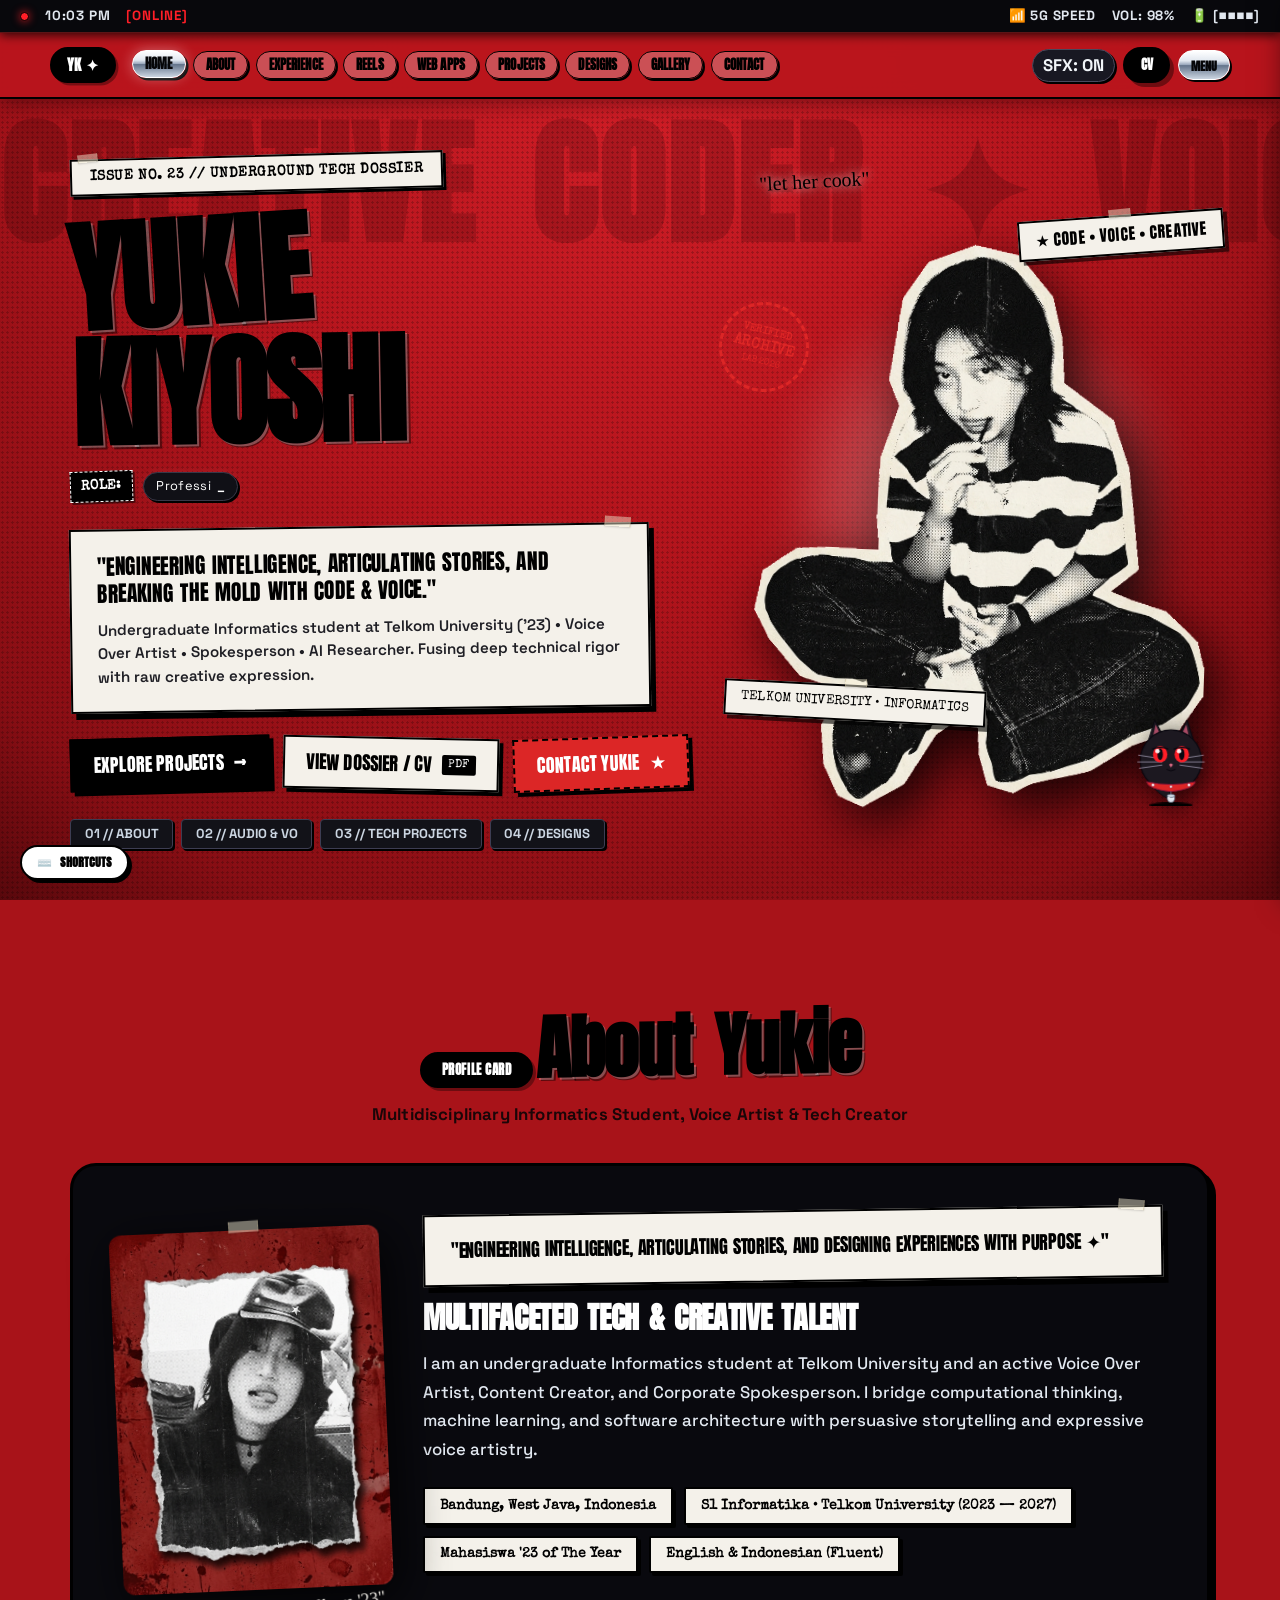
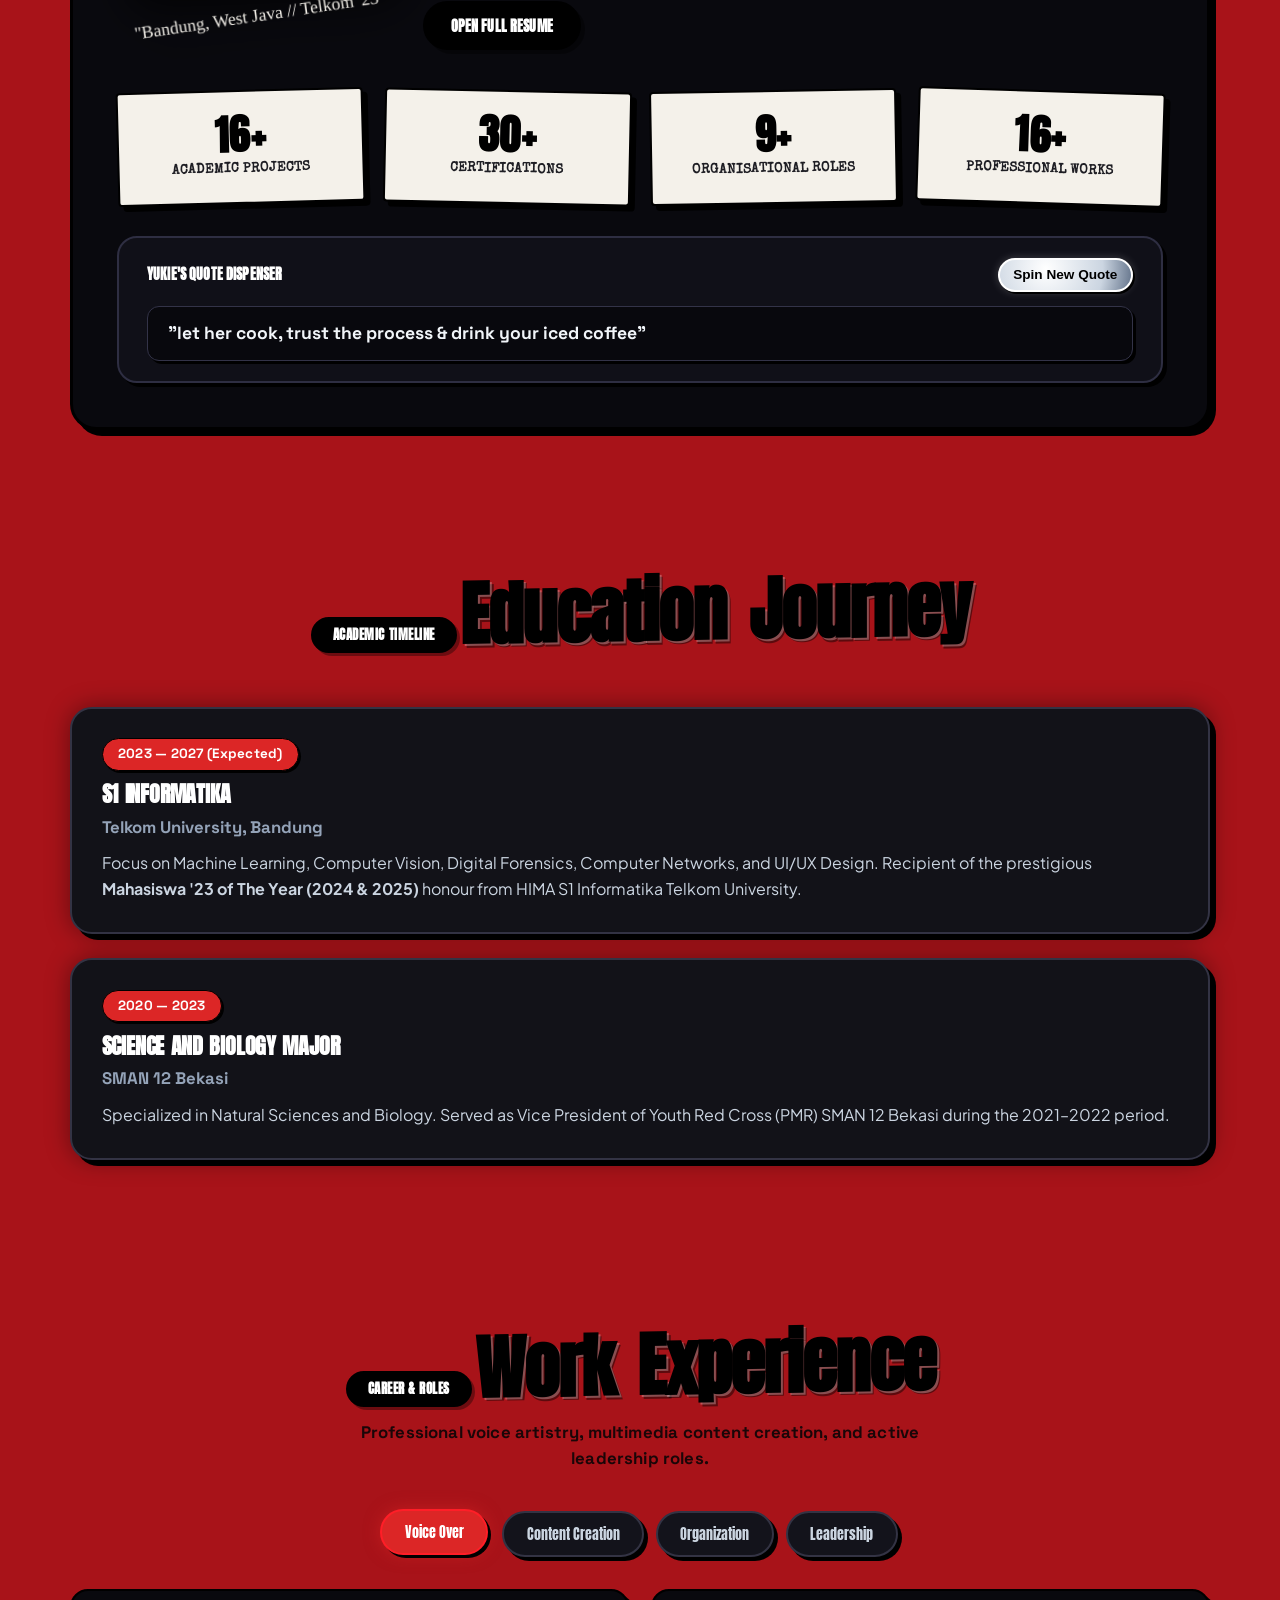
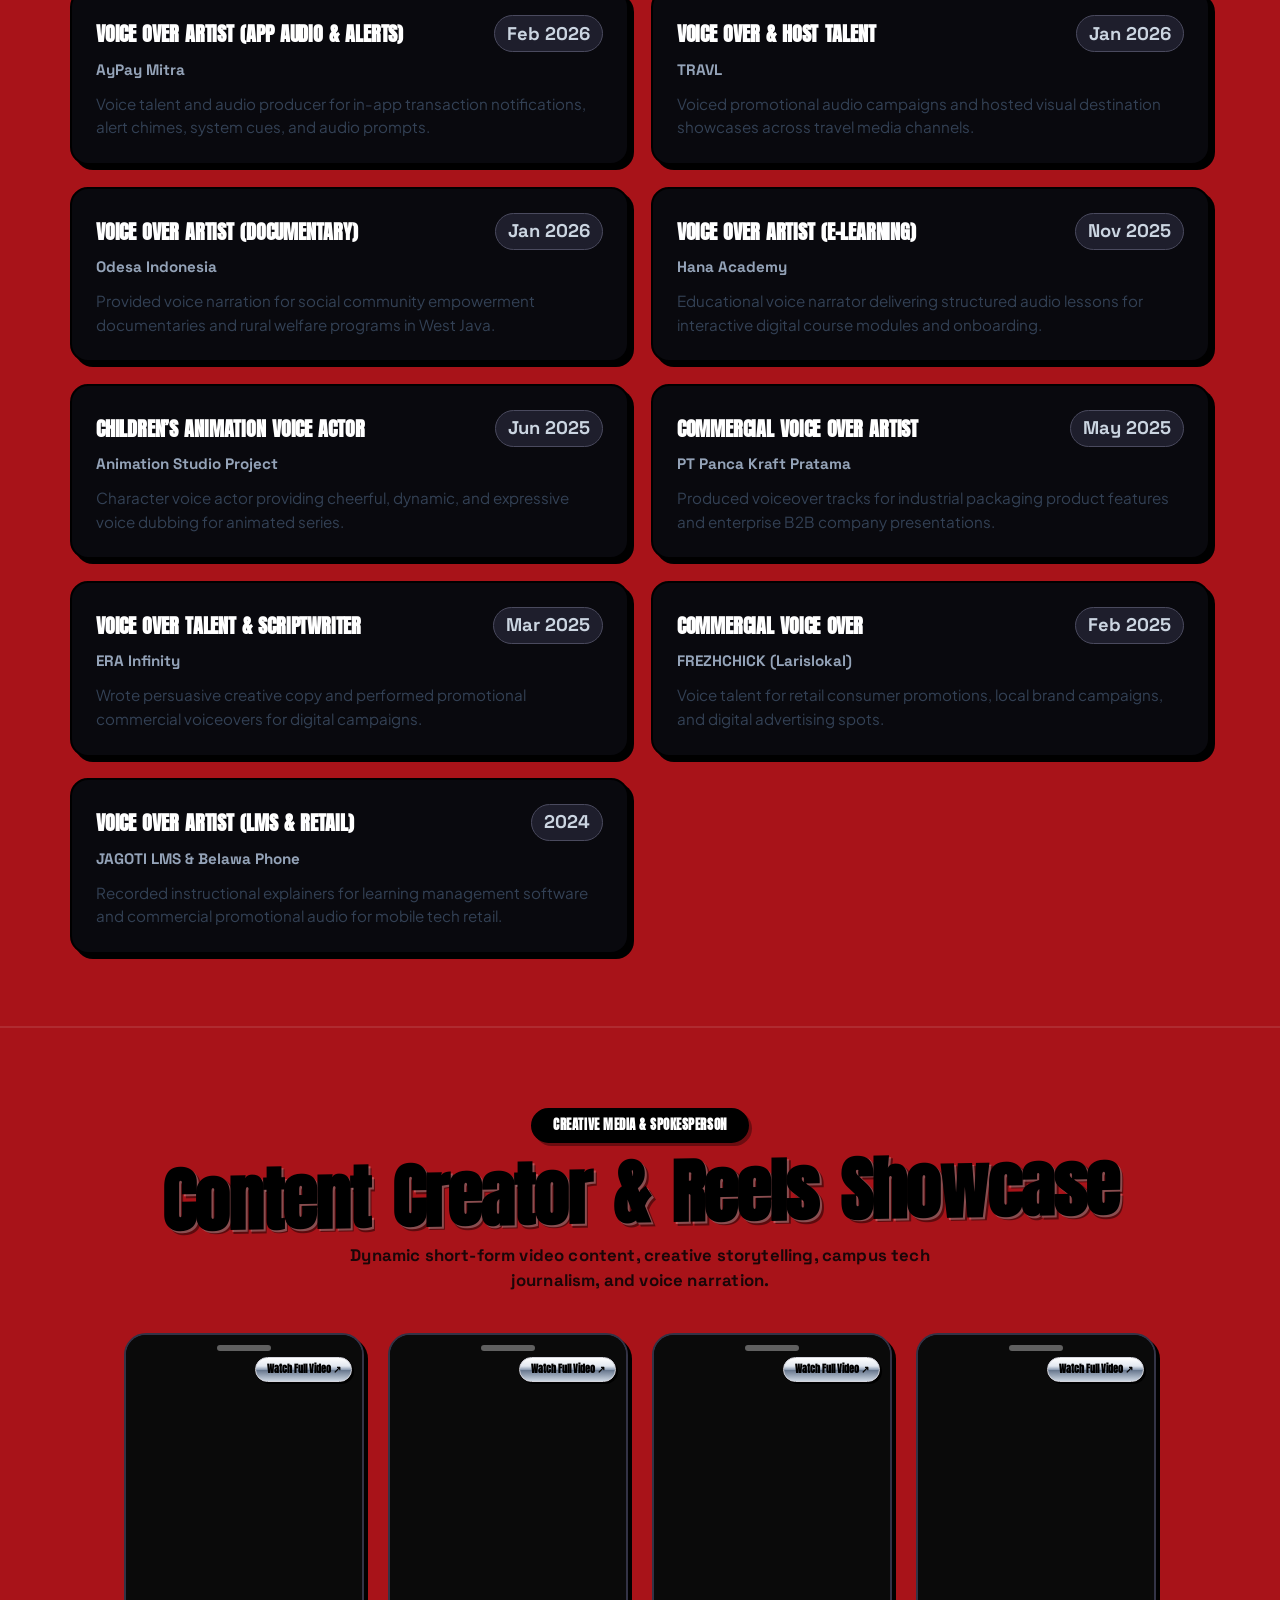
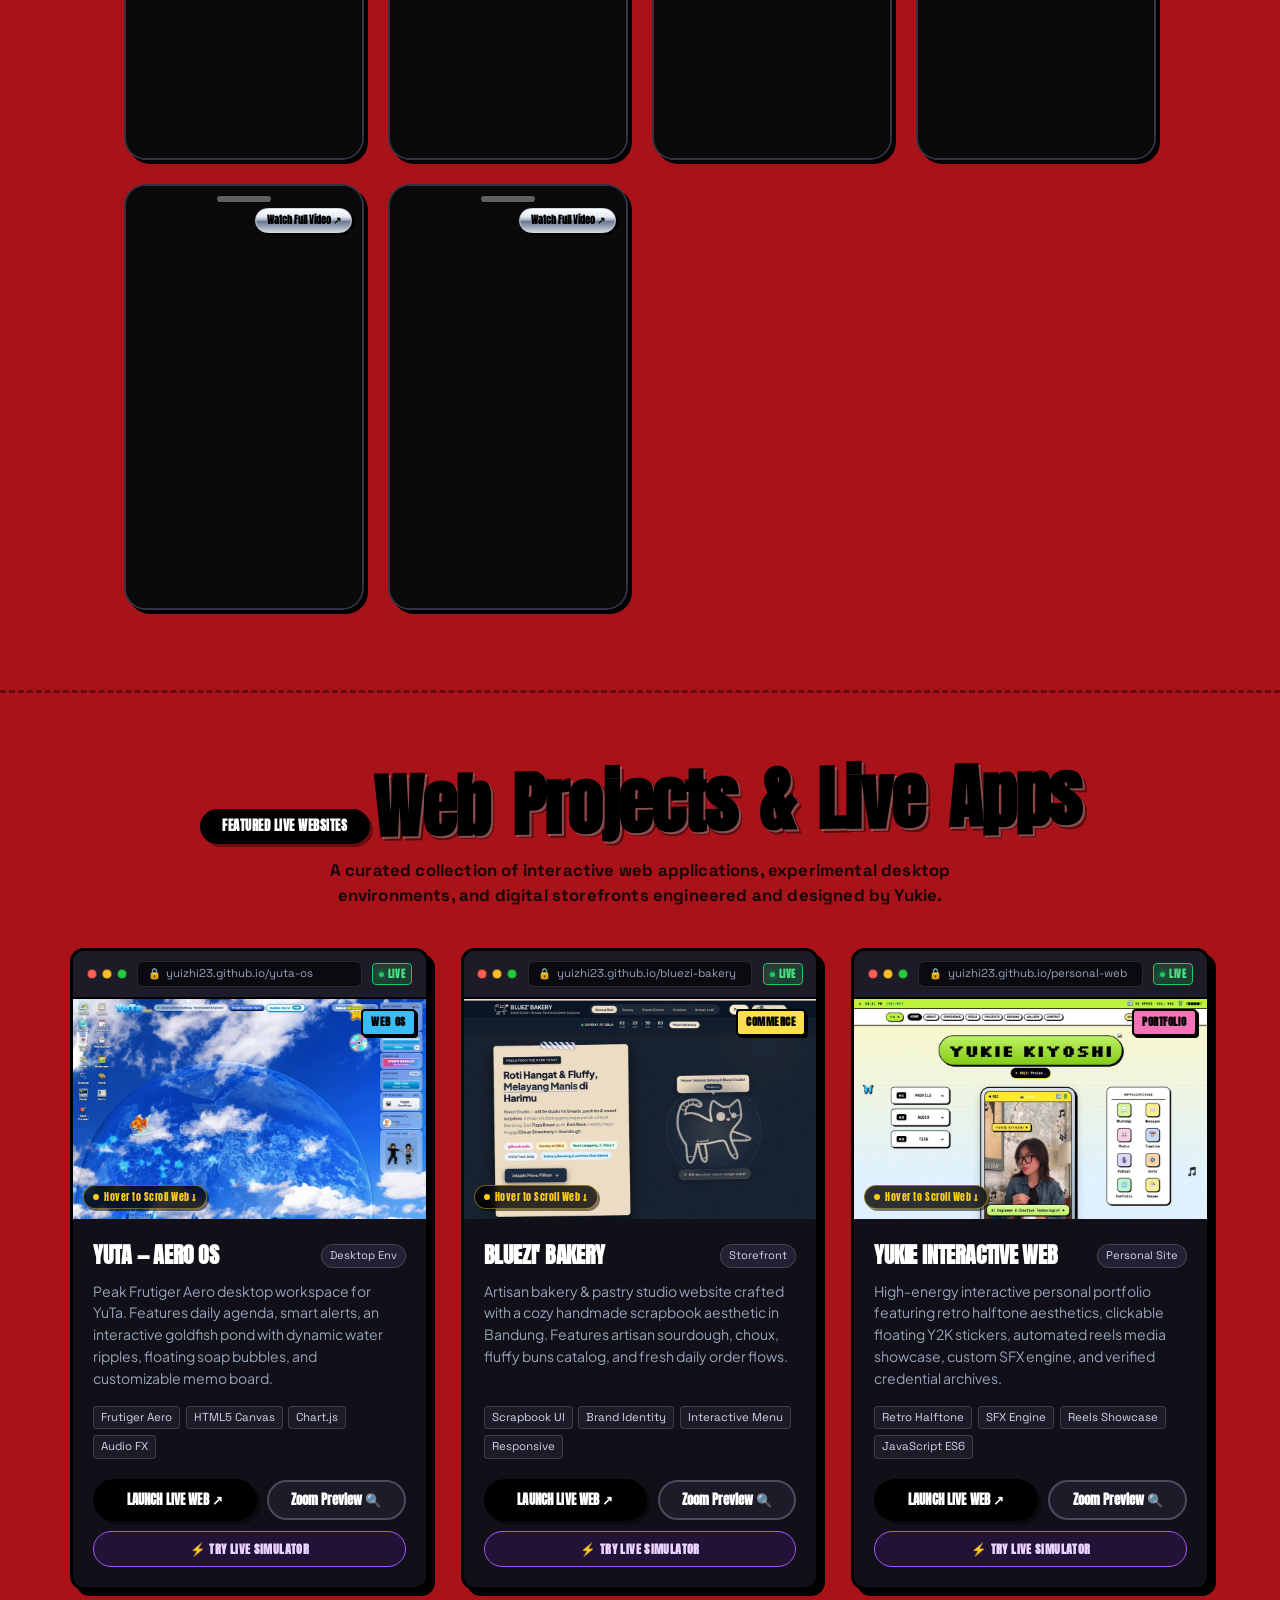
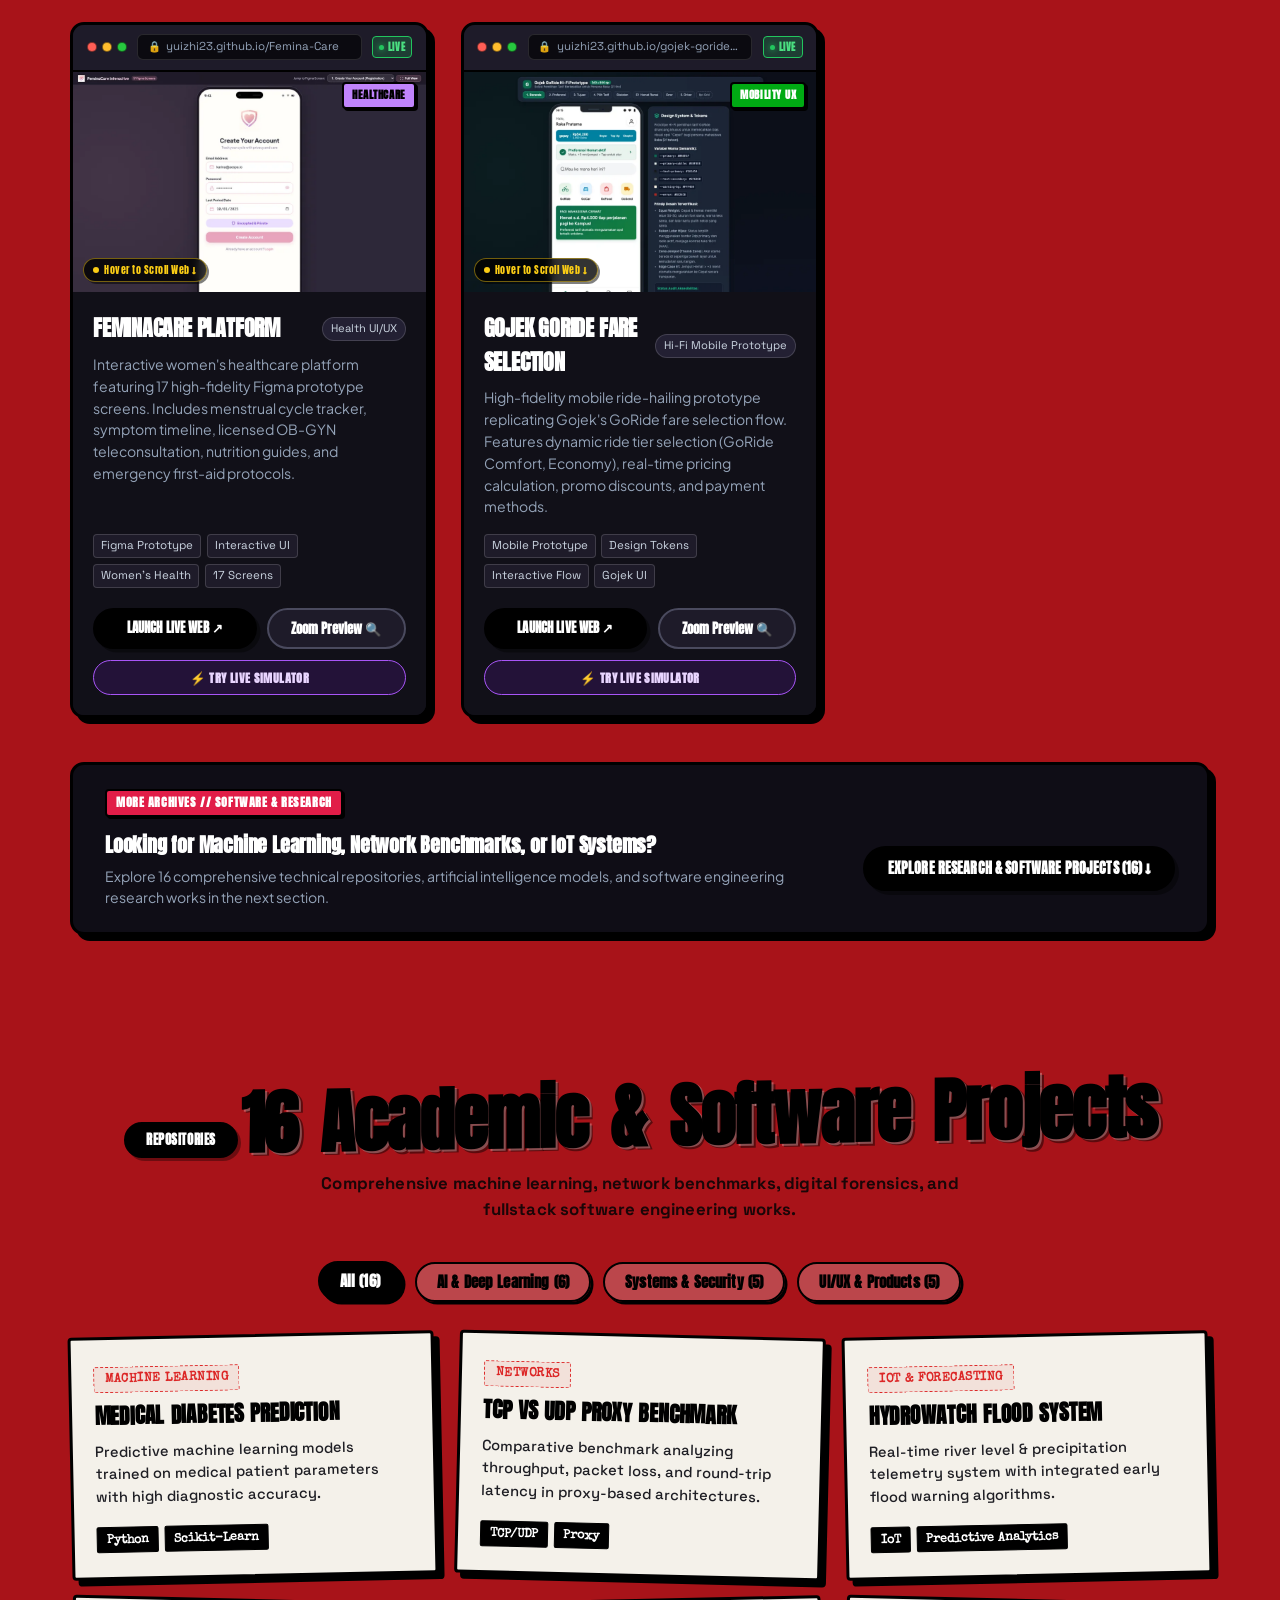
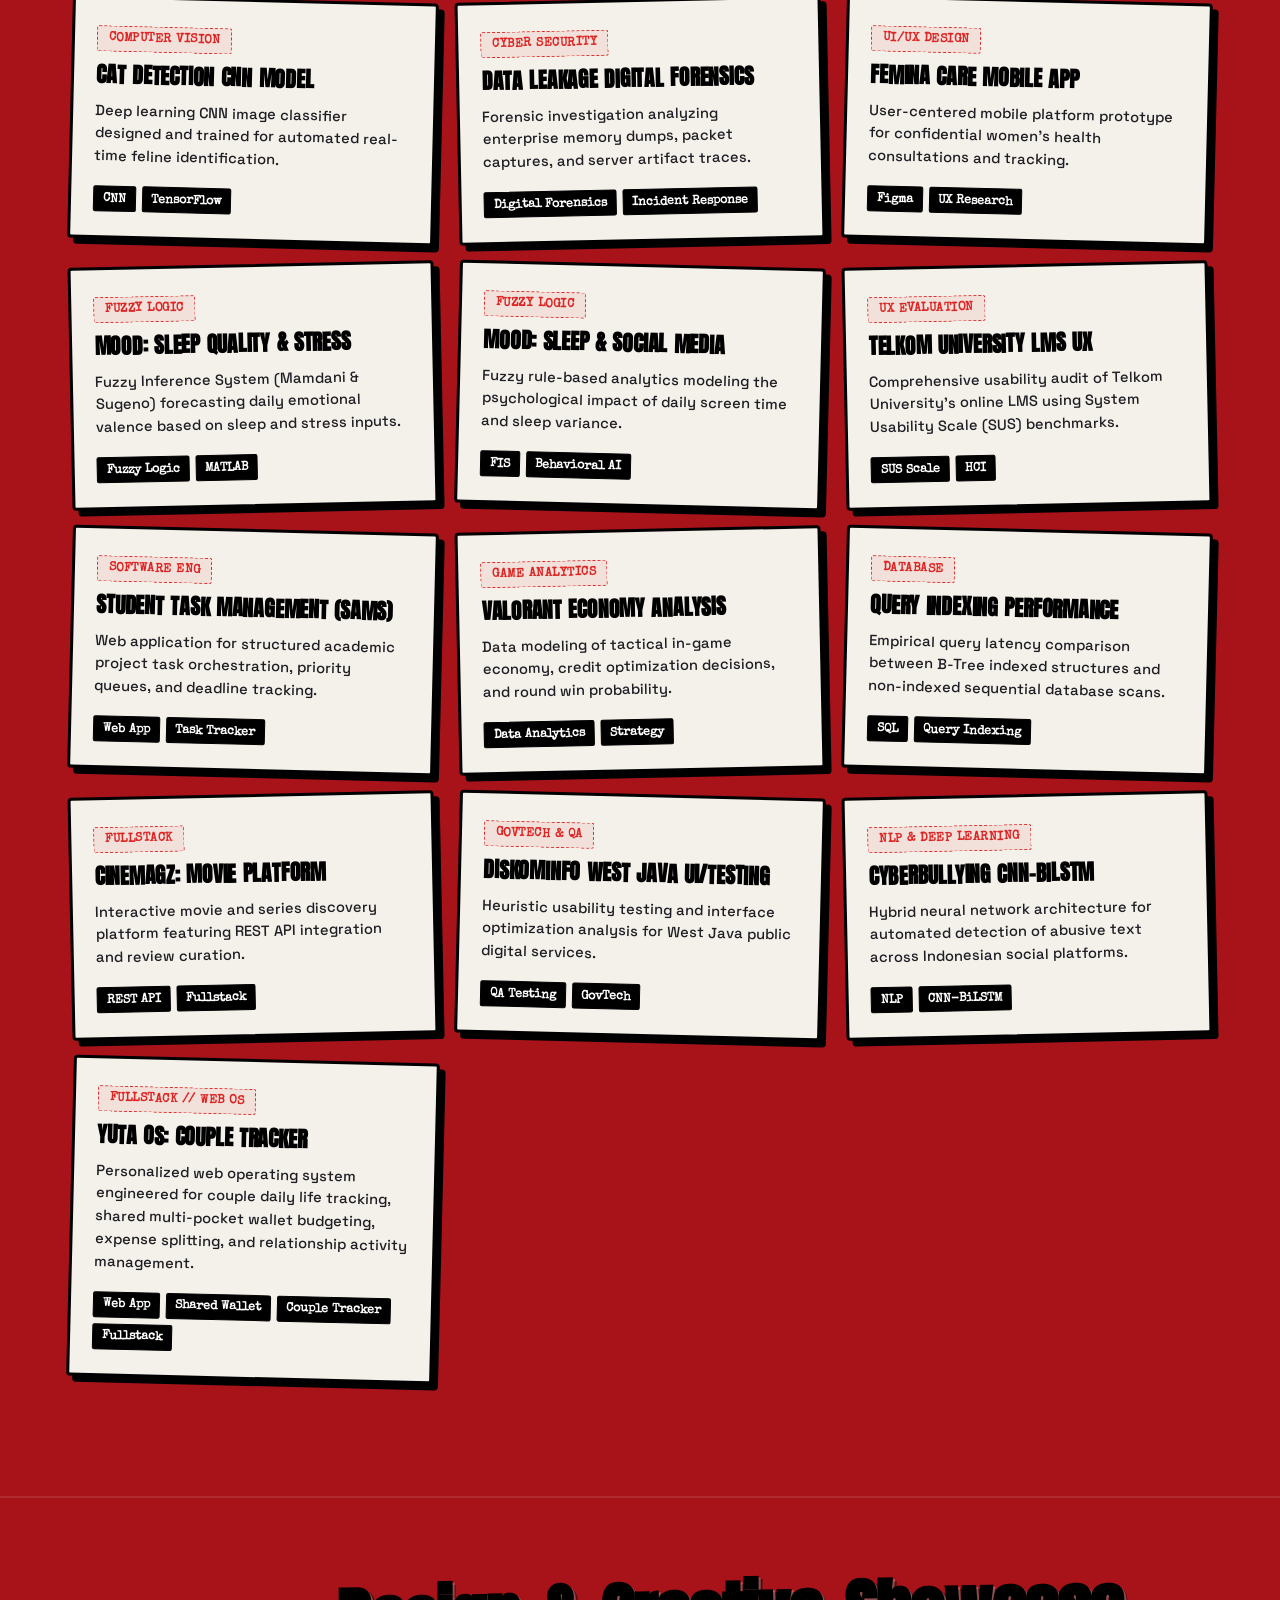
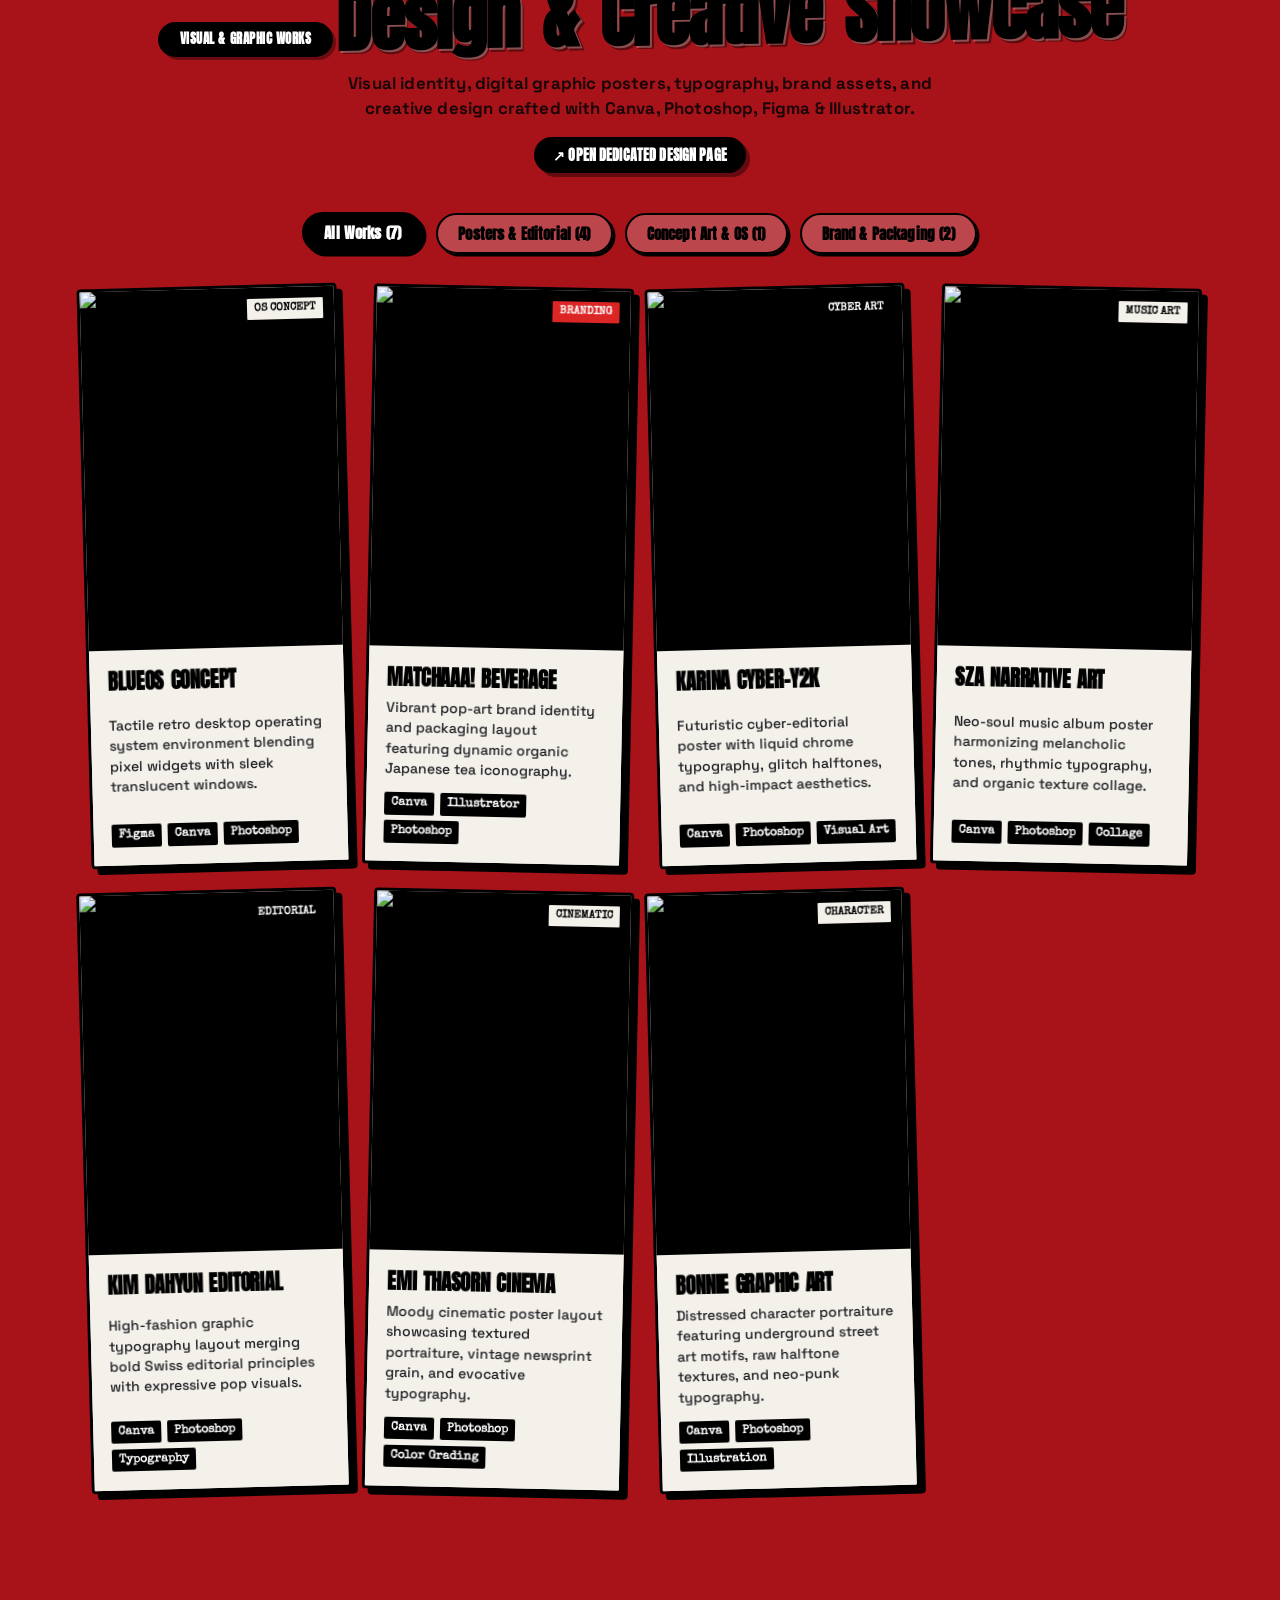
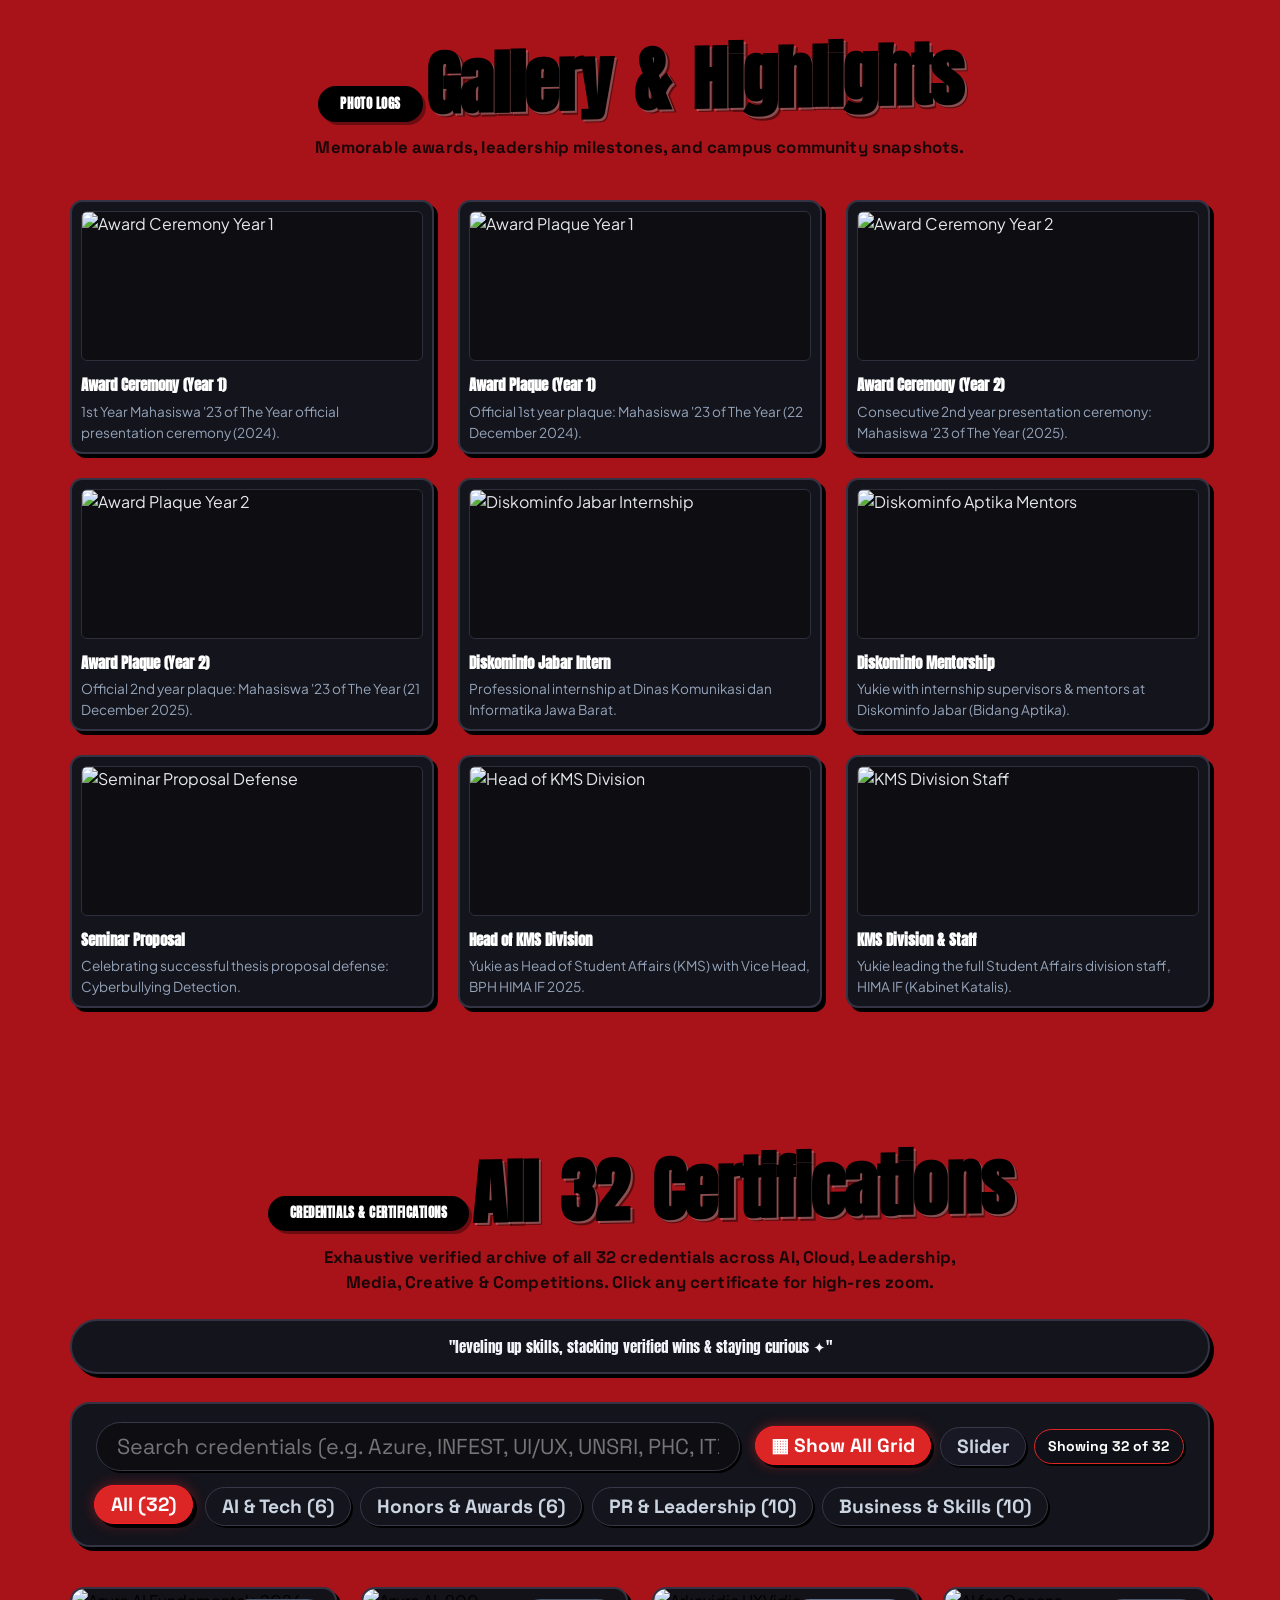
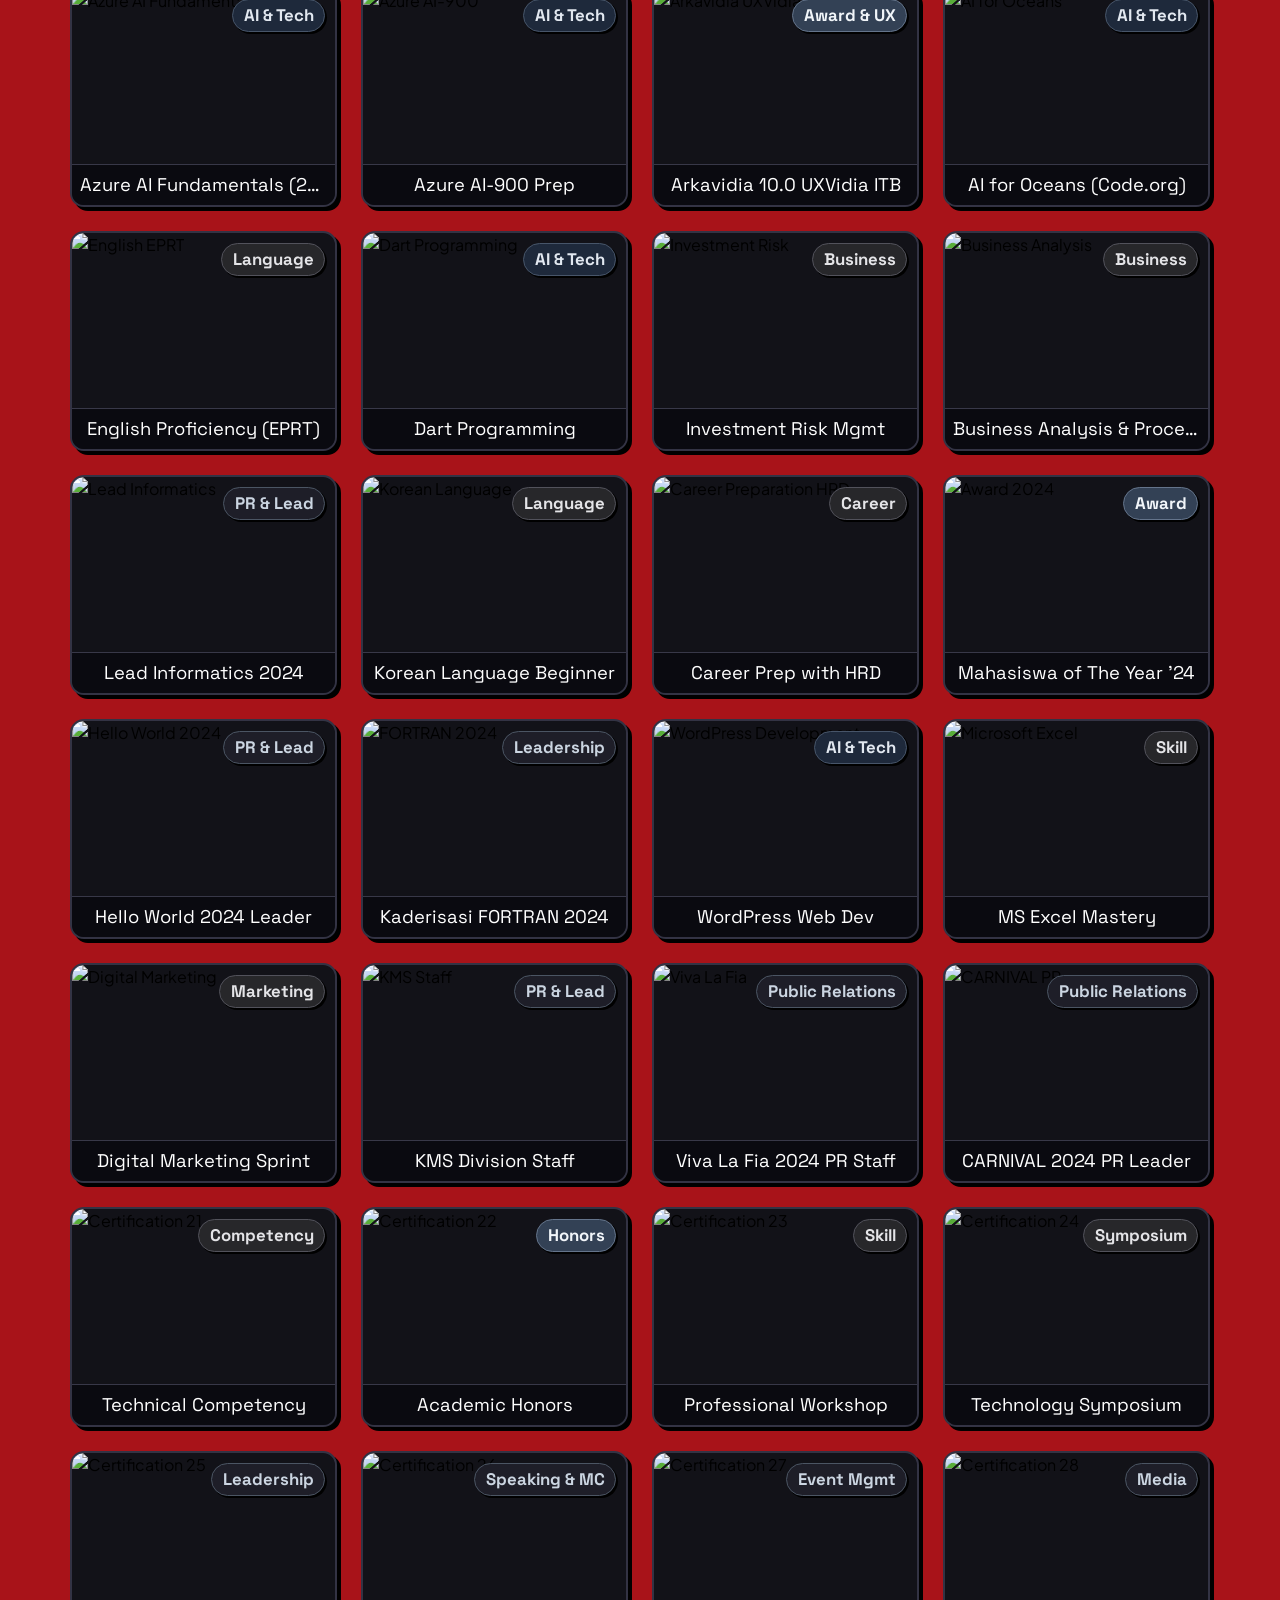
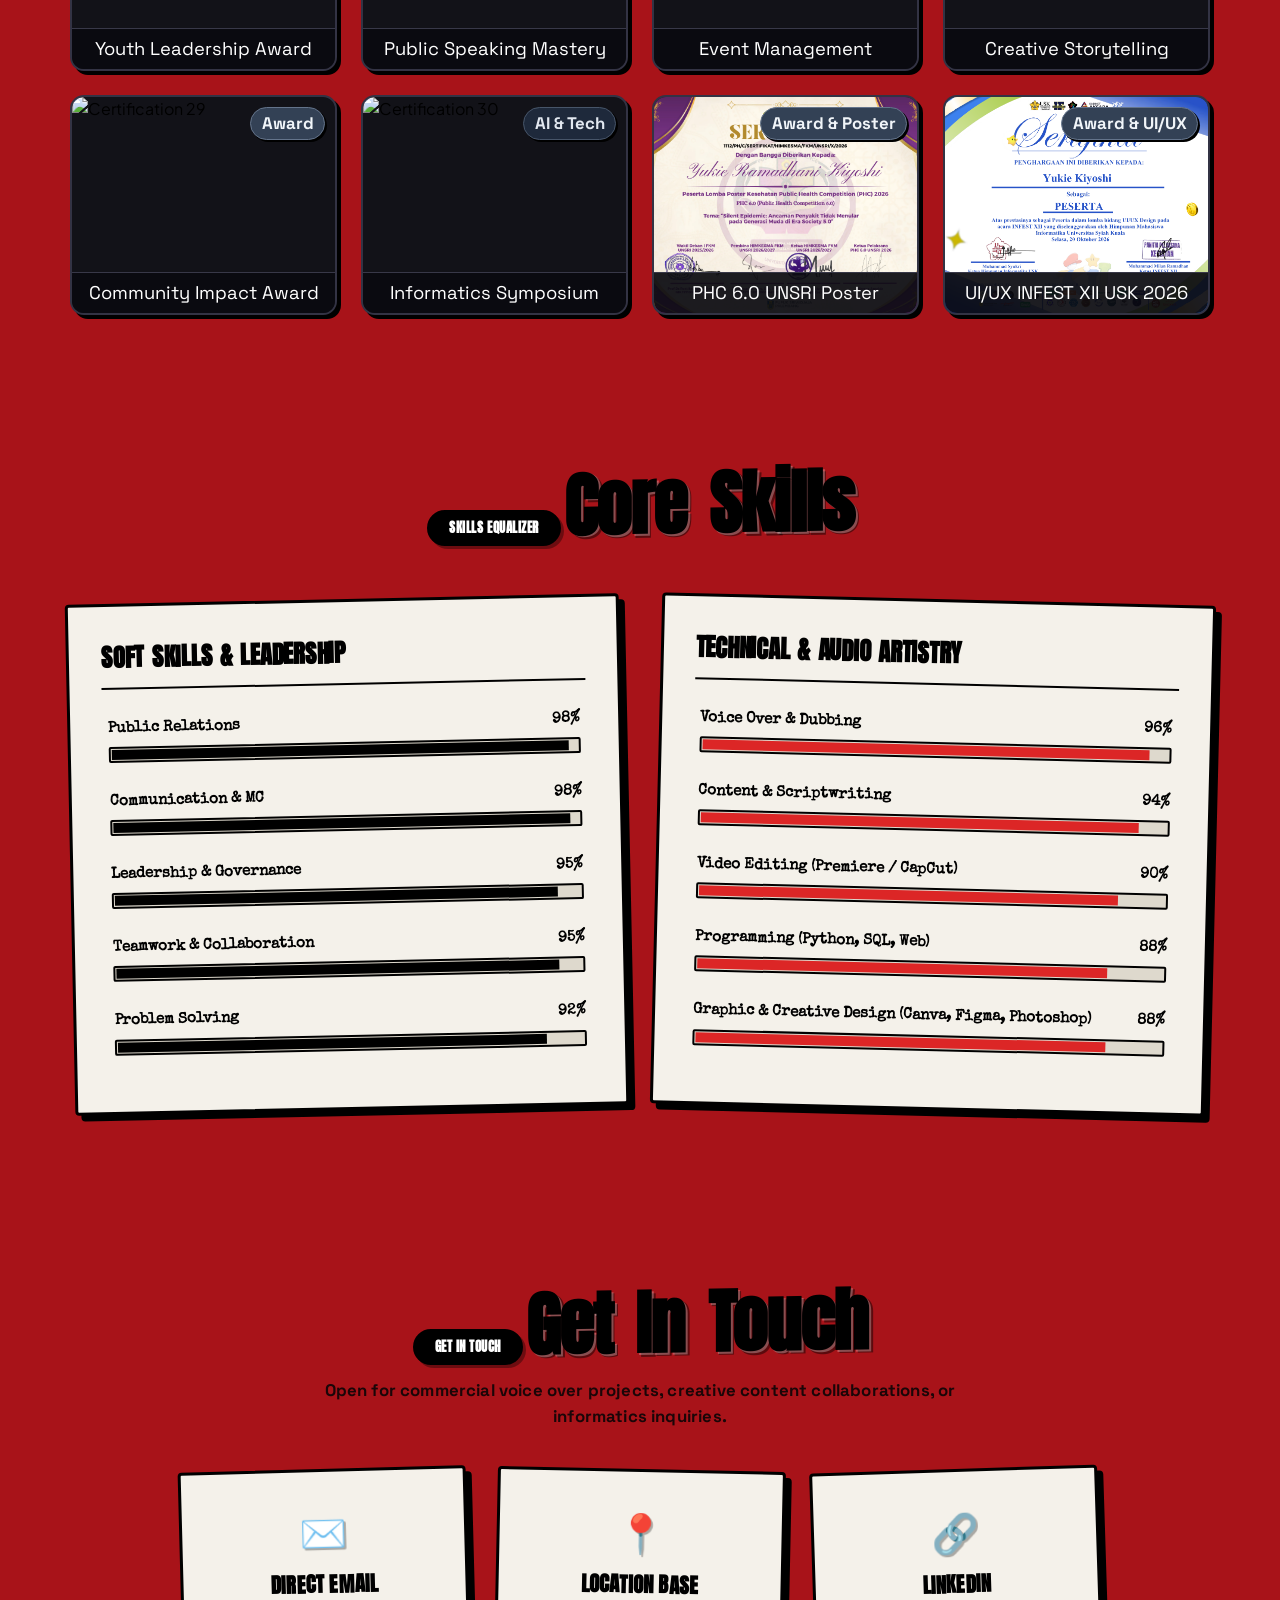
==== commit 269172f6: "Add Gojek GoRide fare selection prototype to web showcase and convert all portfolio text to English" ====
--- a/index.html
+++ b/index.html
@@ -895,10 +895,10 @@
       <div style="text-align: center; margin-bottom: 2.5rem;">
         <div class="section-badge-pill">FEATURED LIVE WEBSITES</div>
         <h2 class="section-title">Web Projects & Live Apps</h2>
-        <p class="section-subtitle">Kompilasi website interaktif, virtual desktop OS, dan digital storefront yang dirancang dan dibangun langsung oleh Yukie.</p>
-      </div>
-
-      <!-- Web Projects Grid (3-Col Modern Browser Frame Cards) -->
+        <p class="section-subtitle">A curated collection of interactive web applications, experimental desktop environments, and digital storefronts engineered and designed by Yukie.</p>
+      </div>
+
+      <!-- Web Projects Grid (Modern Browser Frame Cards) -->
       <div class="web-showcase-grid">
         
         <!-- 1. YuTa — Aero OS -->
@@ -919,7 +919,7 @@
           <div class="web-browser-viewport" data-zoom-src="assets/Web-Preview/yuta-os-full.webp" data-zoom-cap="YuTa — Aero OS: Frutiger Aero Interactive Desktop Workspace with Goldfish Pond & Smart Agenda">
             <img src="assets/Web-Preview/yuta-os-full.webp" alt="YuTa Aero OS Preview" loading="lazy" class="web-preview-img">
             <div class="web-viewport-overlay">
-              <span class="web-overlay-pill">🔍 Klik Full View</span>
+              <span class="web-overlay-pill">🔍 Zoom Full View</span>
             </div>
             <div class="web-scroll-badge">
               <span class="web-scroll-dot"></span>
@@ -934,7 +934,7 @@
               <span class="web-pill-status">Desktop Env</span>
             </div>
             <p class="web-project-summary">
-              Peak Frutiger Aero desktop workspace untuk YuTa. Dilengkapi agenda harian, smart alerts, kolam ikan mas interaktif (efek riak air dinamis), gelembung sabun melayang, dan aero memo board.
+              Peak Frutiger Aero desktop workspace for YuTa. Features daily agenda, smart alerts, an interactive goldfish pond with dynamic water ripples, floating soap bubbles, and customizable memo board.
             </p>
             <div class="web-tech-pills">
               <span class="w-pill">Frutiger Aero</span>
@@ -944,14 +944,14 @@
             </div>
             <div class="web-card-actions">
               <a href="https://yuizhi23.github.io/yuta-os/" target="_blank" rel="noopener" class="jelly-btn jelly-btn-yellow web-action-btn">
-                <span>Buka Web Live ↗</span>
+                <span>Launch Live Web ↗</span>
               </a>
               <button class="web-preview-trigger-btn" data-zoom-src="assets/Web-Preview/yuta-os-full.webp" data-zoom-cap="YuTa — Aero OS: Frutiger Aero Interactive Desktop Workspace">
                 <span>Zoom Preview 🔍</span>
               </button>
             </div>
             <button class="web-btn-simulator" aria-label="Toggle Live Simulator YuTa OS">
-              <span>⚡ Coba Web Langsung di Sini</span>
+              <span>⚡ Try Live Simulator</span>
             </button>
           </div>
         </div>
@@ -974,7 +974,7 @@
           <div class="web-browser-viewport" data-zoom-src="assets/Web-Preview/bluezi-bakery-full.webp" data-zoom-cap="Bluezi' Bakery: Artisan Breads, Pastries & Sweet Surprises with Scrapbook Theme">
             <img src="assets/Web-Preview/bluezi-bakery-full.webp" alt="Bluezi Bakery Preview" loading="lazy" class="web-preview-img">
             <div class="web-viewport-overlay">
-              <span class="web-overlay-pill">🔍 Klik Full View</span>
+              <span class="web-overlay-pill">🔍 Zoom Full View</span>
             </div>
             <div class="web-scroll-badge">
               <span class="web-scroll-dot"></span>
@@ -989,7 +989,7 @@
               <span class="web-pill-status">Storefront</span>
             </div>
             <p class="web-project-summary">
-              Website studio roti & pastry estetik bernuansa scrapbook handmade di Bandung. Menyajikan katalog artisan sourdough, choux, fluffy buns, serta sistem pemesanan fresh daily.
+              Artisan bakery & pastry studio website crafted with a cozy handmade scrapbook aesthetic in Bandung. Features artisan sourdough, choux, fluffy buns catalog, and fresh daily order flows.
             </p>
             <div class="web-tech-pills">
               <span class="w-pill">Scrapbook UI</span>
@@ -999,14 +999,14 @@
             </div>
             <div class="web-card-actions">
               <a href="https://yuizhi23.github.io/bluezi-bakery/" target="_blank" rel="noopener" class="jelly-btn jelly-btn-yellow web-action-btn">
-                <span>Buka Web Live ↗</span>
+                <span>Launch Live Web ↗</span>
               </a>
               <button class="web-preview-trigger-btn" data-zoom-src="assets/Web-Preview/bluezi-bakery-full.webp" data-zoom-cap="Bluezi' Bakery: Artisan Breads, Pastries & Sweet Surprises with Scrapbook Theme">
                 <span>Zoom Preview 🔍</span>
               </button>
             </div>
             <button class="web-btn-simulator" aria-label="Toggle Live Simulator Bluezi Bakery">
-              <span>⚡ Coba Web Langsung di Sini</span>
+              <span>⚡ Try Live Simulator</span>
             </button>
           </div>
         </div>
@@ -1029,7 +1029,7 @@
           <div class="web-browser-viewport" data-zoom-src="assets/Web-Preview/personal-web-full.webp" data-zoom-cap="Yukie Kiyoshi ✦ Interactive Portfolio: Halftone Aesthetic, Floating Y2K Stickers & Reels Player">
             <img src="assets/Web-Preview/personal-web-full.webp" alt="Yukie Kiyoshi Personal Portfolio Preview" loading="lazy" class="web-preview-img">
             <div class="web-viewport-overlay">
-              <span class="web-overlay-pill">🔍 Klik Full View</span>
+              <span class="web-overlay-pill">🔍 Zoom Full View</span>
             </div>
             <div class="web-scroll-badge">
               <span class="web-scroll-dot"></span>
@@ -1044,7 +1044,7 @@
               <span class="web-pill-status">Personal Site</span>
             </div>
             <p class="web-project-summary">
-              Website portfolio interaktif dengan gaya visual retro halftone, stiker Y2K melayang yang bisa diklik, pemutar video reels otomatis, SFX interaktif, serta sertifikat & arsip lengkap.
+              High-energy interactive personal portfolio featuring retro halftone aesthetics, clickable floating Y2K stickers, automated reels media showcase, custom SFX engine, and verified credential archives.
             </p>
             <div class="web-tech-pills">
               <span class="w-pill">Retro Halftone</span>
@@ -1054,14 +1054,14 @@
             </div>
             <div class="web-card-actions">
               <a href="https://yuizhi23.github.io/personal-web/" target="_blank" rel="noopener" class="jelly-btn jelly-btn-yellow web-action-btn">
-                <span>Buka Web Live ↗</span>
+                <span>Launch Live Web ↗</span>
               </a>
               <button class="web-preview-trigger-btn" data-zoom-src="assets/Web-Preview/personal-web-full.webp" data-zoom-cap="Yukie Kiyoshi ✦ Interactive Portfolio: Halftone Aesthetic, Floating Y2K Stickers & Reels Player">
                 <span>Zoom Preview 🔍</span>
               </button>
             </div>
             <button class="web-btn-simulator" aria-label="Toggle Live Simulator Yukie Web">
-              <span>⚡ Coba Web Langsung di Sini</span>
+              <span>⚡ Try Live Simulator</span>
             </button>
           </div>
         </div>
@@ -1084,7 +1084,7 @@
           <div class="web-browser-viewport" data-zoom-src="assets/Web-Preview/femina-care-full.webp" data-zoom-cap="FeminaCare: Interactive Women's Health Platform (17 Figma Prototype Screens & Health Tracker)">
             <img src="assets/Web-Preview/femina-care-full.webp" alt="FeminaCare Platform Preview" loading="lazy" class="web-preview-img">
             <div class="web-viewport-overlay">
-              <span class="web-overlay-pill">🔍 Klik Full View</span>
+              <span class="web-overlay-pill">🔍 Zoom Full View</span>
             </div>
             <div class="web-scroll-badge">
               <span class="web-scroll-dot"></span>
@@ -1099,7 +1099,7 @@
               <span class="web-pill-status">Health UI/UX</span>
             </div>
             <p class="web-project-summary">
-              Platform kesehatan wanita interaktif dengan 17 layar prototipe Figma. Dilengkapi pelacak siklus menstruasi, timeline gejala, telekonsultasi dokter obgyn, nutrisi, dan panduan darurat P3K.
+              Interactive women's healthcare platform featuring 17 high-fidelity Figma prototype screens. Includes menstrual cycle tracker, symptom timeline, licensed OB-GYN teleconsultation, nutrition guides, and emergency first-aid protocols.
             </p>
             <div class="web-tech-pills">
               <span class="w-pill">Figma Prototype</span>
@@ -1109,14 +1109,69 @@
             </div>
             <div class="web-card-actions">
               <a href="https://yuizhi23.github.io/Femina-Care/" target="_blank" rel="noopener" class="jelly-btn jelly-btn-yellow web-action-btn">
-                <span>Buka Web Live ↗</span>
+                <span>Launch Live Web ↗</span>
               </a>
               <button class="web-preview-trigger-btn" data-zoom-src="assets/Web-Preview/femina-care-full.webp" data-zoom-cap="FeminaCare: Interactive Women's Health Platform (17 Figma Prototype Screens & Health Tracker)">
                 <span>Zoom Preview 🔍</span>
               </button>
             </div>
             <button class="web-btn-simulator" aria-label="Toggle Live Simulator FeminaCare">
-              <span>⚡ Coba Web Langsung di Sini</span>
+              <span>⚡ Try Live Simulator</span>
+            </button>
+          </div>
+        </div>
+
+        <!-- 5. Gojek GoRide — Fare Selection -->
+        <div class="web-browser-card" data-live-url="https://yuizhi23.github.io/gojek-goride-fare-selection/">
+          <div class="web-browser-header">
+            <div class="web-browser-dots">
+              <span class="w-dot w-dot-red"></span>
+              <span class="w-dot w-dot-yellow"></span>
+              <span class="w-dot w-dot-green"></span>
+            </div>
+            <div class="web-browser-url">
+              <span class="url-icon">🔒</span>
+              <span class="url-text">yuizhi23.github.io/gojek-goride-fare-selection</span>
+            </div>
+            <span class="web-live-indicator">LIVE</span>
+          </div>
+
+          <div class="web-browser-viewport" data-zoom-src="assets/Web-Preview/gojek-goride-full.webp" data-zoom-cap="Gojek GoRide — Hi-Fi Mobile Fare Selection & Ride Tier Prototype">
+            <img src="assets/Web-Preview/gojek-goride-full.webp" alt="Gojek GoRide Fare Selection Preview" loading="lazy" class="web-preview-img">
+            <div class="web-viewport-overlay">
+              <span class="web-overlay-pill">🔍 Zoom Full View</span>
+            </div>
+            <div class="web-scroll-badge">
+              <span class="web-scroll-dot"></span>
+              <span>Hover to Scroll Web ↓</span>
+            </div>
+            <span class="web-corner-badge badge-green">MOBILITY UX</span>
+          </div>
+
+          <div class="web-card-content">
+            <div class="web-card-title-row">
+              <h3 class="web-project-title">Gojek GoRide Fare Selection</h3>
+              <span class="web-pill-status">Hi-Fi Mobile Prototype</span>
+            </div>
+            <p class="web-project-summary">
+              High-fidelity mobile ride-hailing prototype replicating Gojek's GoRide fare selection flow. Features dynamic ride tier selection (GoRide Comfort, Economy), real-time pricing calculation, promo discounts, and payment methods.
+            </p>
+            <div class="web-tech-pills">
+              <span class="w-pill">Mobile Prototype</span>
+              <span class="w-pill">Design Tokens</span>
+              <span class="w-pill">Interactive Flow</span>
+              <span class="w-pill">Gojek UI</span>
+            </div>
+            <div class="web-card-actions">
+              <a href="https://yuizhi23.github.io/gojek-goride-fare-selection/" target="_blank" rel="noopener" class="jelly-btn jelly-btn-yellow web-action-btn">
+                <span>Launch Live Web ↗</span>
+              </a>
+              <button class="web-preview-trigger-btn" data-zoom-src="assets/Web-Preview/gojek-goride-full.webp" data-zoom-cap="Gojek GoRide — Hi-Fi Mobile Fare Selection & Ride Tier Prototype">
+                <span>Zoom Preview 🔍</span>
+              </button>
+            </div>
+            <button class="web-btn-simulator" aria-label="Toggle Live Simulator Gojek GoRide">
+              <span>⚡ Try Live Simulator</span>
             </button>
           </div>
         </div>
@@ -1125,14 +1180,14 @@
 
       <!-- Section Navigation Banner to Other Projects (Smooth Transition) -->
       <div class="web-transition-banner">
-        <div class="web-transition-badge">PROJEK LAINNYA // MORE ARCHIVES</div>
+        <div class="web-transition-badge">MORE ARCHIVES // SOFTWARE & RESEARCH</div>
         <div class="web-transition-content">
           <div class="web-transition-text">
-            <h4 class="web-transition-title">Mencari projek machine learning, benchmark jaringan, atau sistem IoT?</h4>
-            <p class="web-transition-desc">Jelajahi 16 arsip repositori teknis, kode kecerdasan buatan, dan riset software engineering lengkap di bagian berikutnya.</p>
+            <h4 class="web-transition-title">Looking for Machine Learning, Network Benchmarks, or IoT Systems?</h4>
+            <p class="web-transition-desc">Explore 16 comprehensive technical repositories, artificial intelligence models, and software engineering research works in the next section.</p>
           </div>
           <button class="jelly-btn jelly-btn-white web-transition-btn" onclick="document.getElementById('projects').scrollIntoView({behavior:'smooth'})">
-            <span>Lihat Projek Riset & Software (16) ↓</span>
+            <span>Explore Research & Software Projects (16) ↓</span>
           </button>
         </div>
       </div>
@@ -1890,15 +1945,15 @@
           </div>
 
           <!-- 31 -->
-          <div class="cert-item-card" data-category="awards" data-keywords="unsri fkm public health competition phc 6.0 2026 poster kesehatan silent epidemic sriwijaya himkesma lomba award jurus sehat anak cerdik" data-zoom-src="assets/Certificates/phc-unsri-poster-cert-2026.png" data-zoom-cap="Peserta Lomba Poster Kesehatan Public Health Competition (PHC 6.0) — FKM UNSRI 2026">
-            <img src="assets/Certificates/phc-unsri-poster-cert-2026.png" alt="Sertifikat PHC 6.0 UNSRI 2026">
+          <div class="cert-item-card" data-category="awards" data-keywords="unsri fkm public health competition phc 6.0 2026 health poster silent epidemic sriwijaya himkesma award" data-zoom-src="assets/Certificates/phc-unsri-poster-cert-2026.png" data-zoom-cap="Public Health Poster Competition Participant (PHC 6.0) — Faculty of Public Health UNSRI 2026">
+            <img src="assets/Certificates/phc-unsri-poster-cert-2026.png" alt="PHC 6.0 UNSRI Health Poster Certificate 2026">
             <div class="cert-badge-tag awards">Award & Poster</div>
             <div class="cert-hover-tag">PHC 6.0 UNSRI Poster</div>
           </div>
 
           <!-- 32 -->
-          <div class="cert-item-card" data-category="awards" data-keywords="infest xii 12 universitas syiah kuala usk ui ux design competition peserta lomba 2026 himpunan mahasiswa informatika kabinet aksara figma prototype" data-zoom-src="assets/Certificates/infest-xii-uiux-cert-2026.png" data-zoom-cap="Peserta Lomba Bidang UI/UX Design INFEST XII — Himpunan Mahasiswa Informatika Universitas Syiah Kuala (USK) 2026">
-            <img src="assets/Certificates/infest-xii-uiux-cert-2026.png" alt="Sertifikat Peserta UI/UX Design INFEST XII USK 2026">
+          <div class="cert-item-card" data-category="awards" data-keywords="infest xii 12 universitas syiah kuala usk ui ux design competition participant 2026 informatics student association figma prototype" data-zoom-src="assets/Certificates/infest-xii-uiux-cert-2026.png" data-zoom-cap="UI/UX Design Competition Participant (INFEST XII) — Informatics Student Association Universitas Syiah Kuala (USK) 2026">
+            <img src="assets/Certificates/infest-xii-uiux-cert-2026.png" alt="UI/UX Design INFEST XII Participant Certificate 2026">
             <div class="cert-badge-tag awards">Award & UI/UX</div>
             <div class="cert-hover-tag">UI/UX INFEST XII USK 2026</div>
           </div>
@@ -2247,10 +2302,10 @@
         <!-- Awarding -->
         <div class="resume-section-heading">Honors & Awarding</div>
         <ul style="padding-left: 1.25rem; line-height: 1.8; font-size: 0.95rem; color: #1e293b;">
-          <li><strong>Peserta Lomba Bidang UI/UX Design INFEST XII (2026)</strong> — Himpunan Mahasiswa Informatika Universitas Syiah Kuala (USK)</li>
-          <li><strong>Peserta Lomba Poster Kesehatan PHC 6.0 (2026)</strong> — FKM Universitas Sriwijaya (Tema: "Silent Epidemic: PTM pada Generasi Muda")</li>
-          <li><strong>Mahasiswa '23 Of The Year (2025)</strong> — HIMA S1 Informatika Telkom University (Recognized for outstanding academic, organizational & creative leadership)</li>
-          <li><strong>Mahasiswa '23 Of The Year (2024)</strong> — HIMA S1 Informatika Telkom University | Dec 2024</li>
+          <li><strong>UI/UX Design Competition Participant (INFEST XII 2026)</strong> — Informatics Student Association Universitas Syiah Kuala (USK)</li>
+          <li><strong>Public Health Poster Competition Participant (PHC 6.0 2026)</strong> — Faculty of Public Health Universitas Sriwijaya (Theme: "Silent Epidemic: Non-Communicable Diseases in Youth")</li>
+          <li><strong>Student of the Year '23 (2025)</strong> — Informatics Student Association Telkom University (Recognized for outstanding academic, organizational & creative leadership)</li>
+          <li><strong>Student of the Year '23 (2024)</strong> — Informatics Student Association Telkom University | Dec 2024</li>
         </ul>
 
         <!-- Complete List of ALL 32 Certifications -->
@@ -2499,8 +2554,8 @@
           <div class="resume-cert-item">
             <div class="rc-num">31.</div>
             <div>
-              <strong>Peserta Lomba Poster Kesehatan Public Health Competition (PHC 6.0)</strong><br>
-              <span class="rc-issuer">HIMKESMA FKM Universitas Sriwijaya • 2026</span>
+              <strong>Participant of Public Health Poster Competition (PHC 6.0)</strong><br>
+              <span class="rc-issuer">Faculty of Public Health Universitas Sriwijaya • 2026</span>
             </div>
           </div>
 
--- a/style.css
+++ b/style.css
@@ -6252,6 +6252,7 @@
 .web-corner-badge.badge-cream { background: #fde047; color: #000; }
 .web-corner-badge.badge-pink { background: #f472b6; color: #000; }
 .web-corner-badge.badge-purple { background: #c084fc; color: #000; }
+.web-corner-badge.badge-green { background: #00aa13; color: #ffffff; }
 
 /* Content Body */
 .web-card-content {
